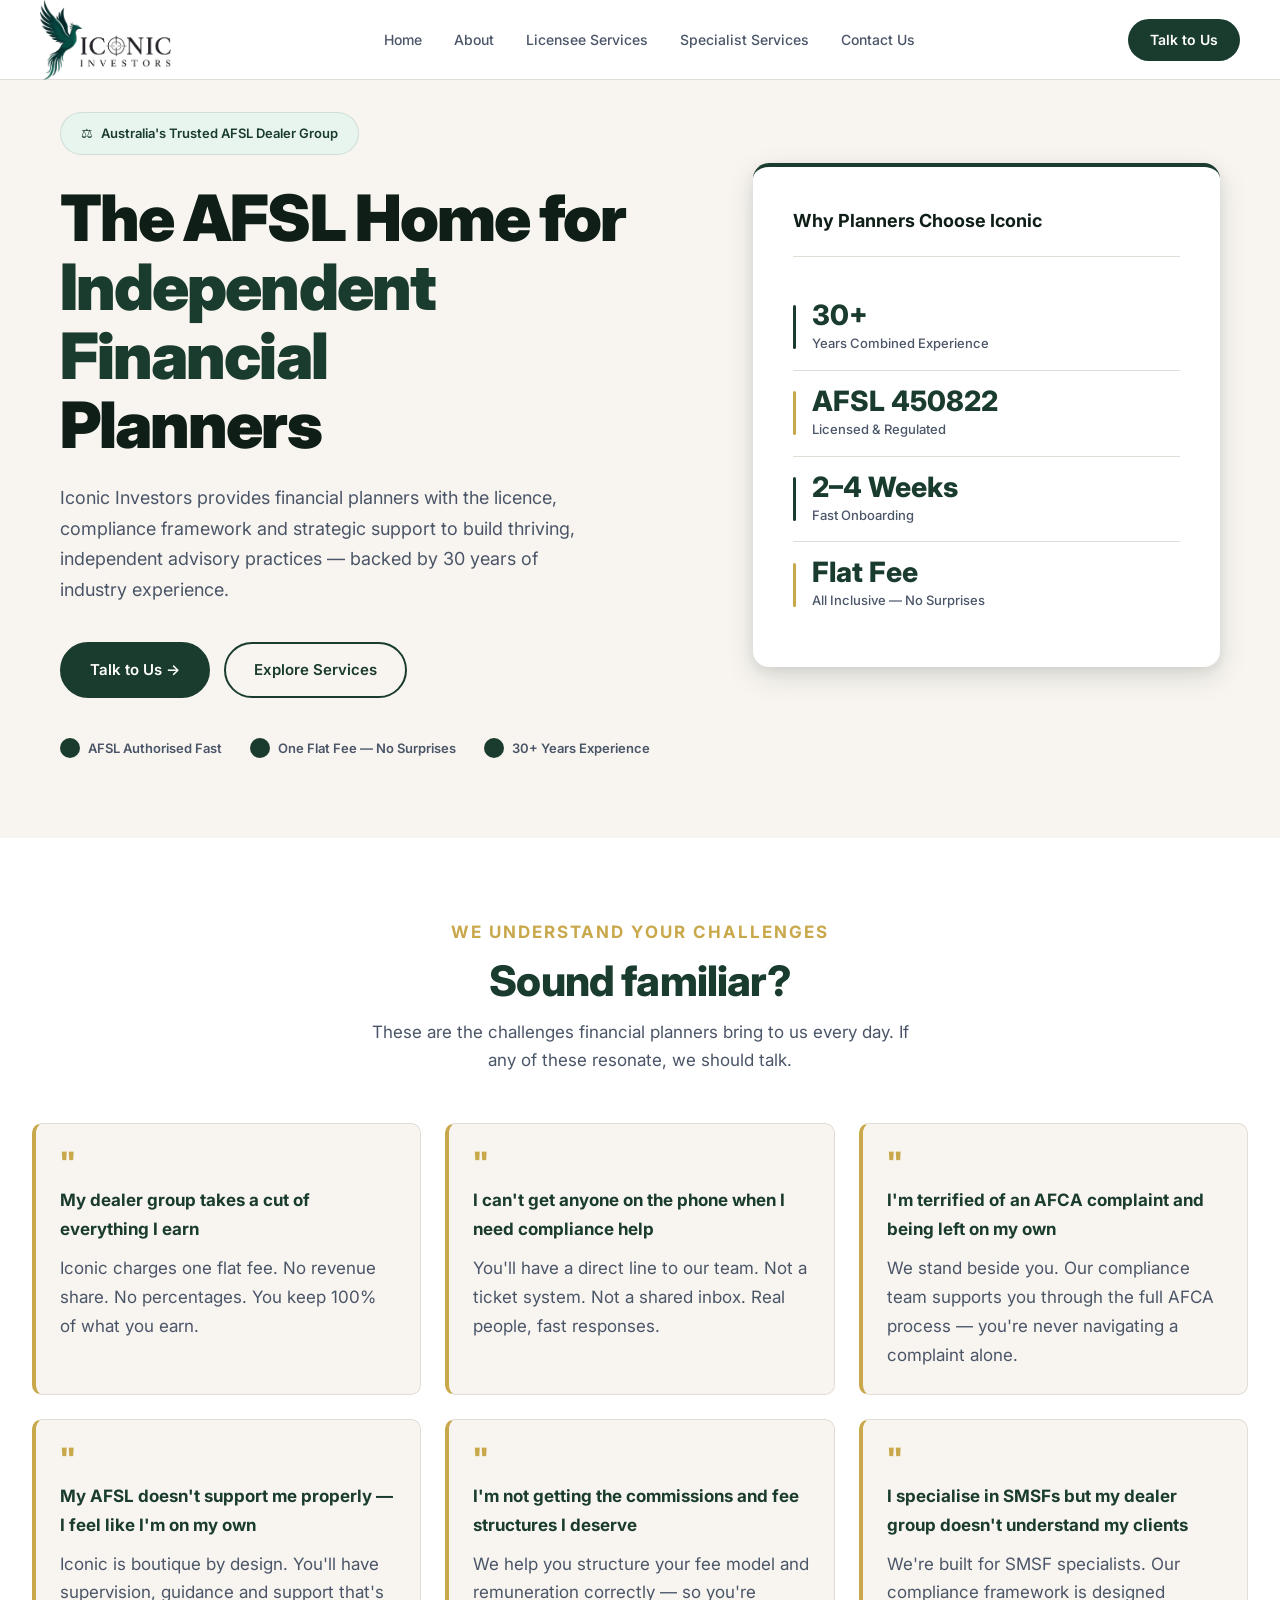
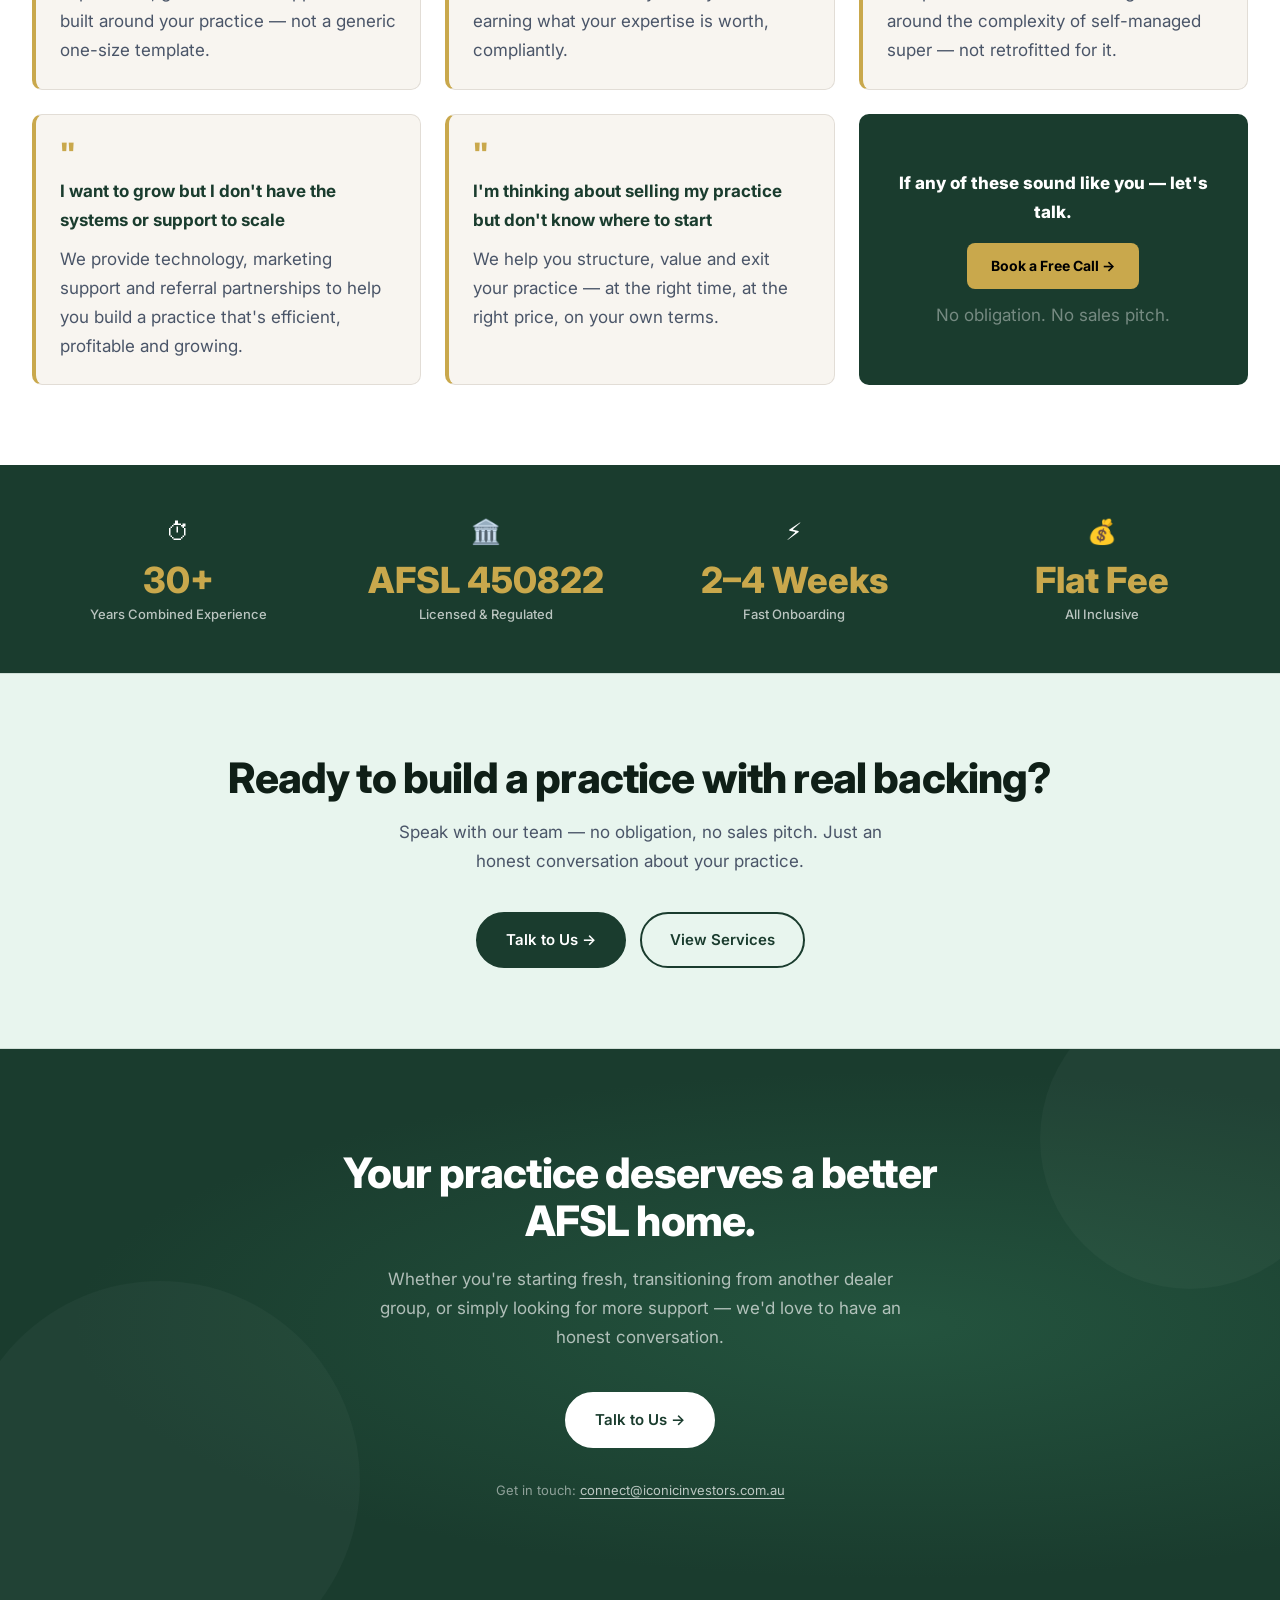
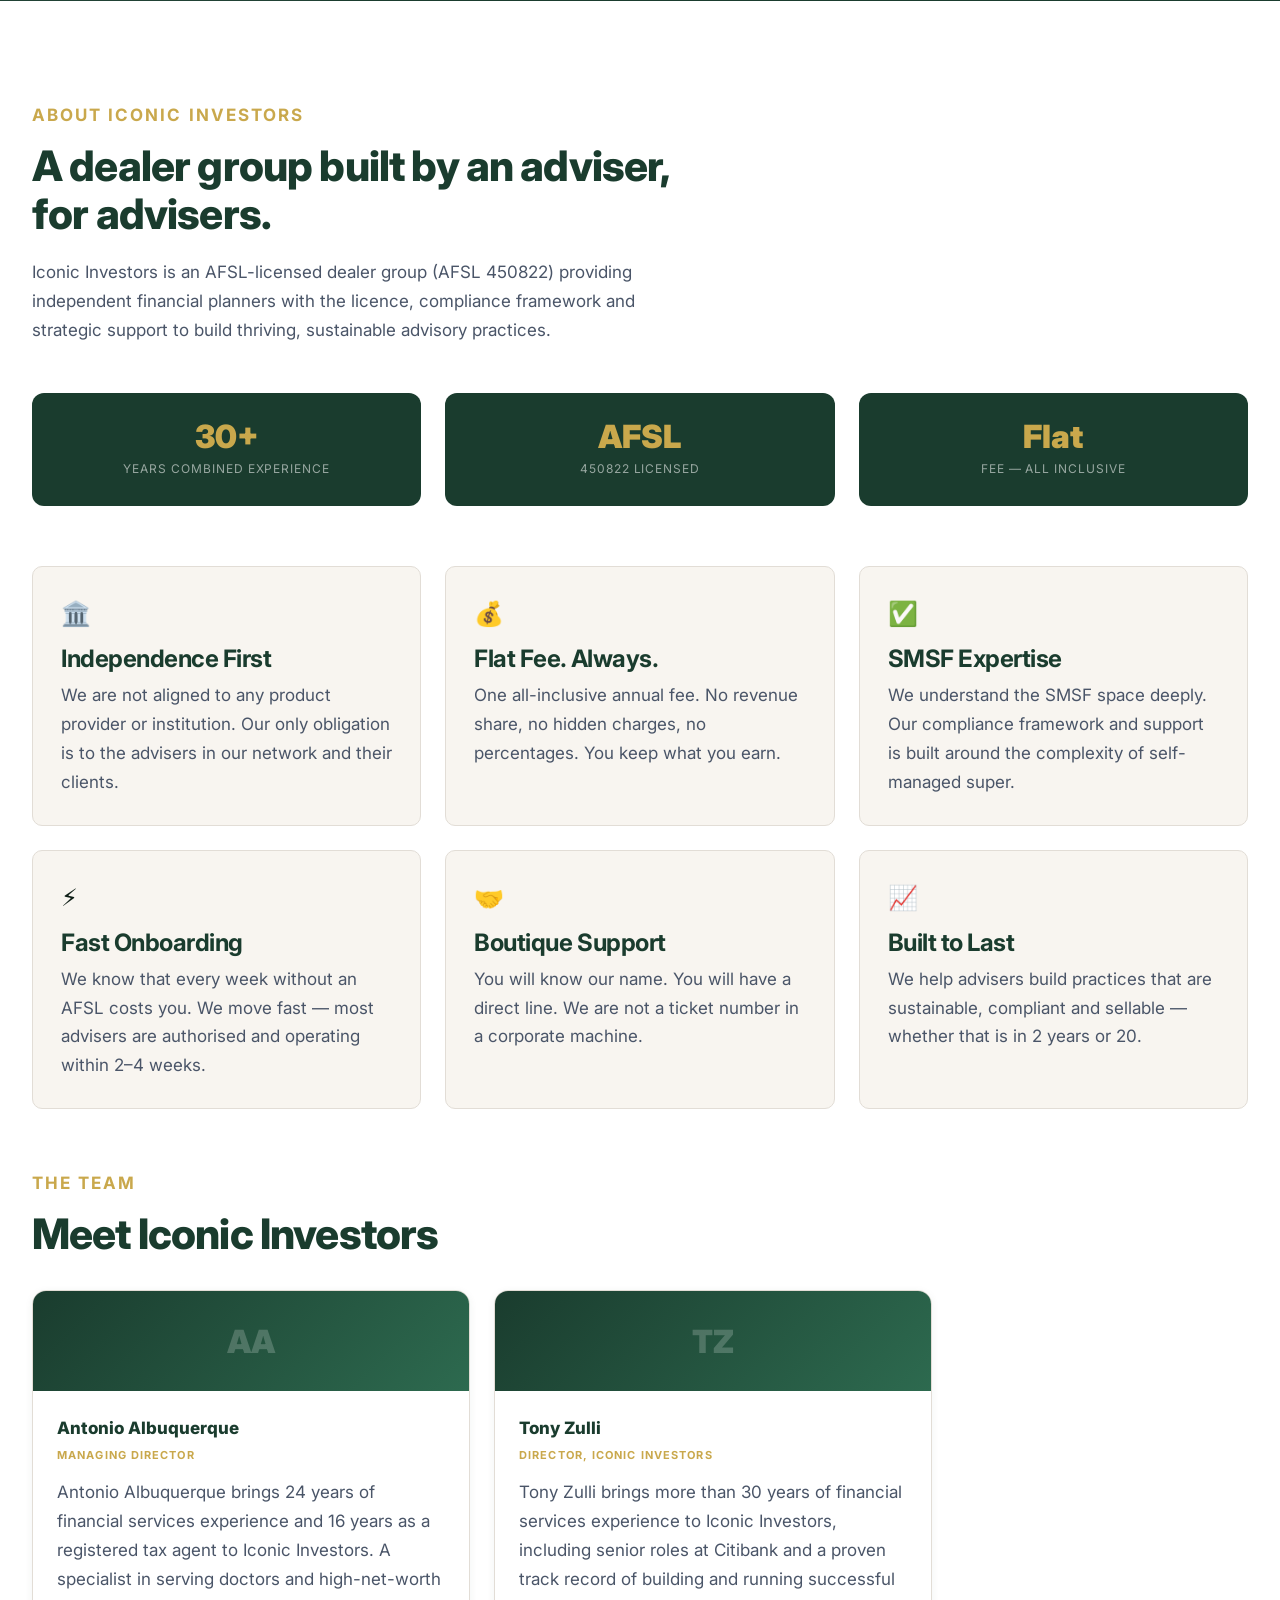
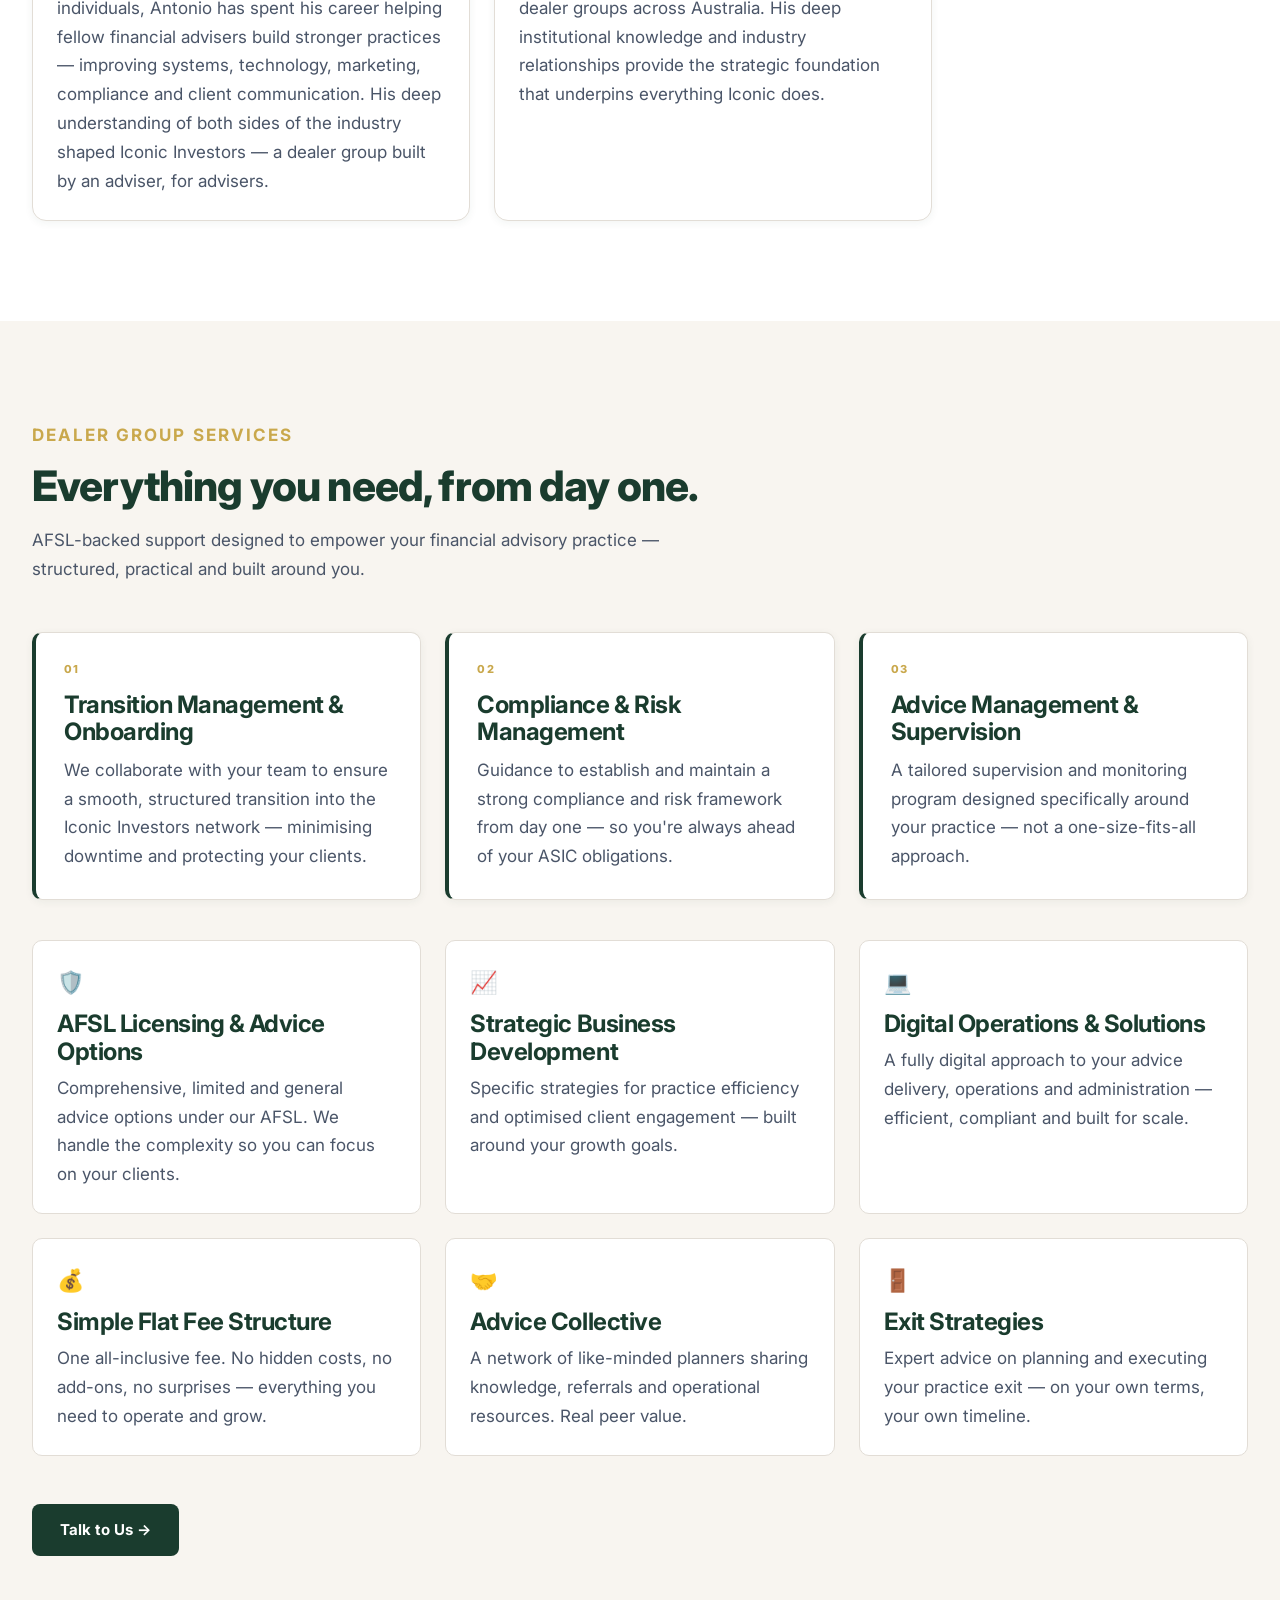
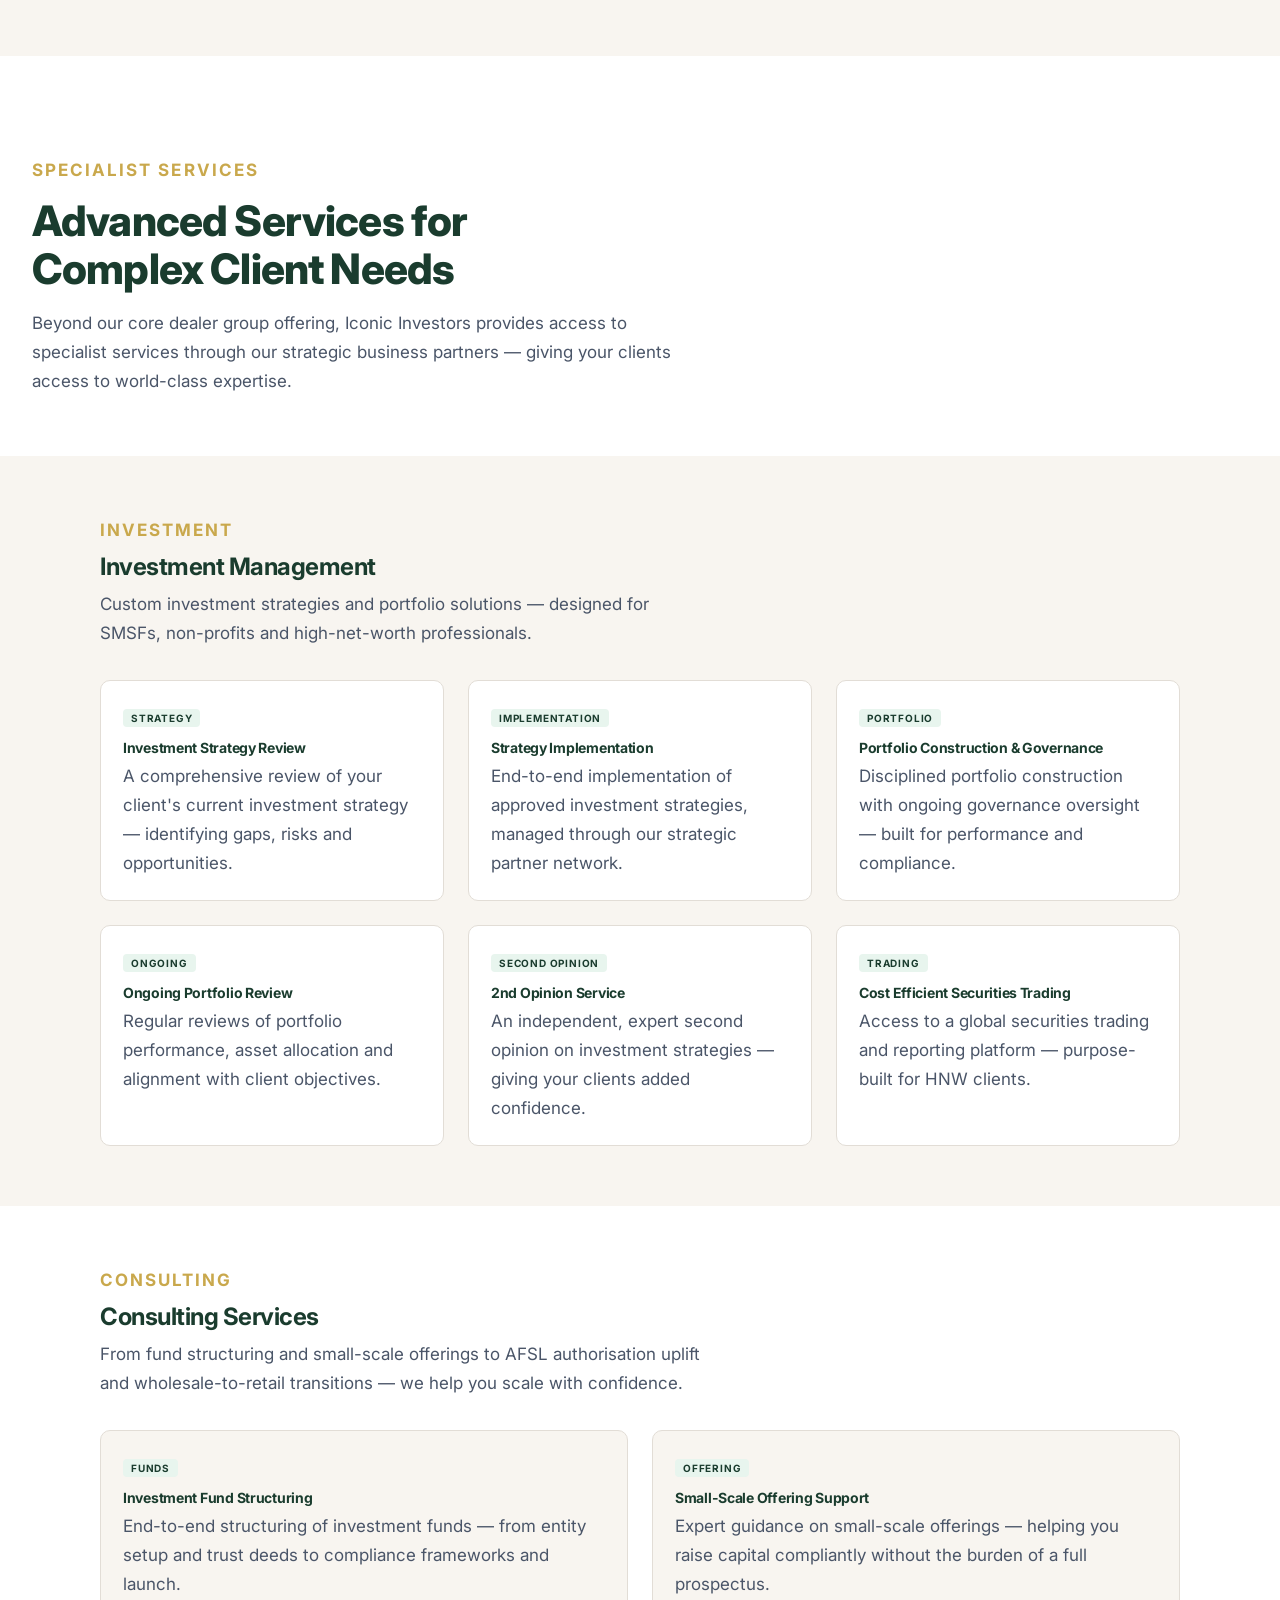
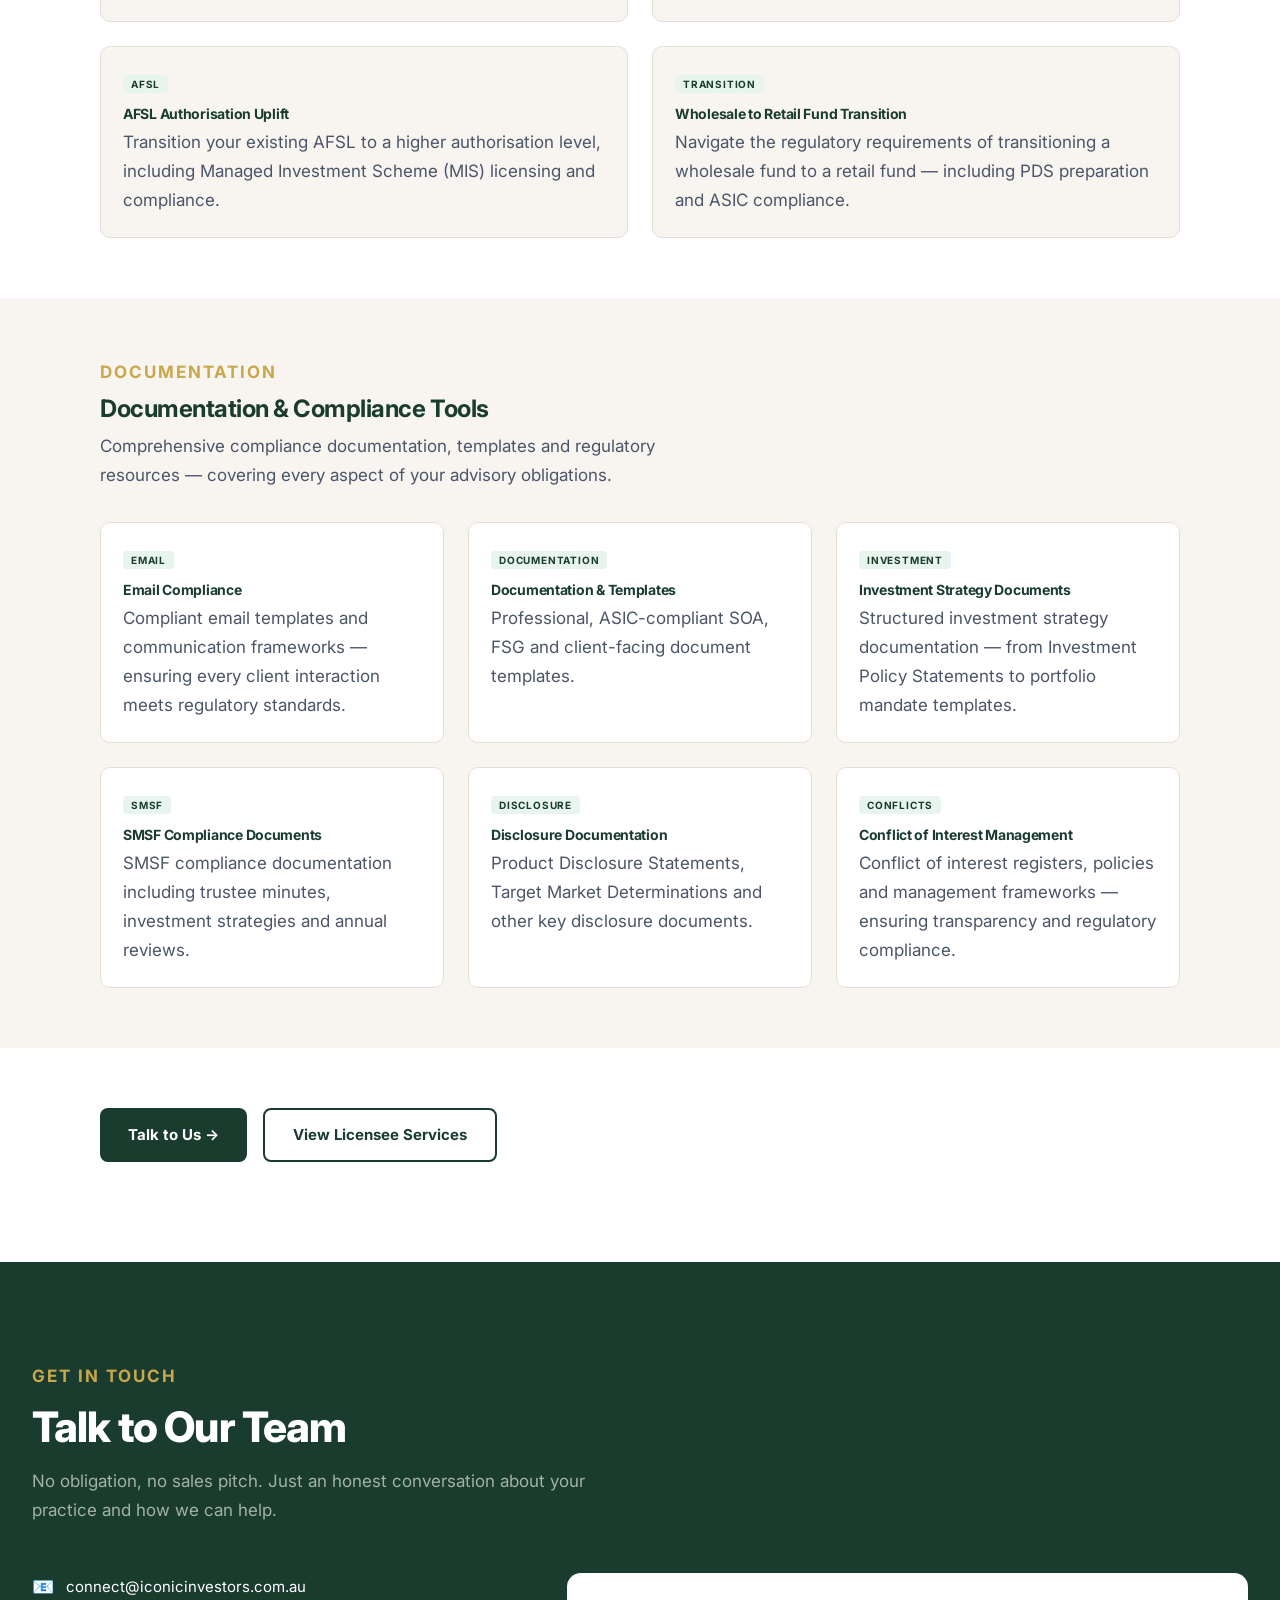
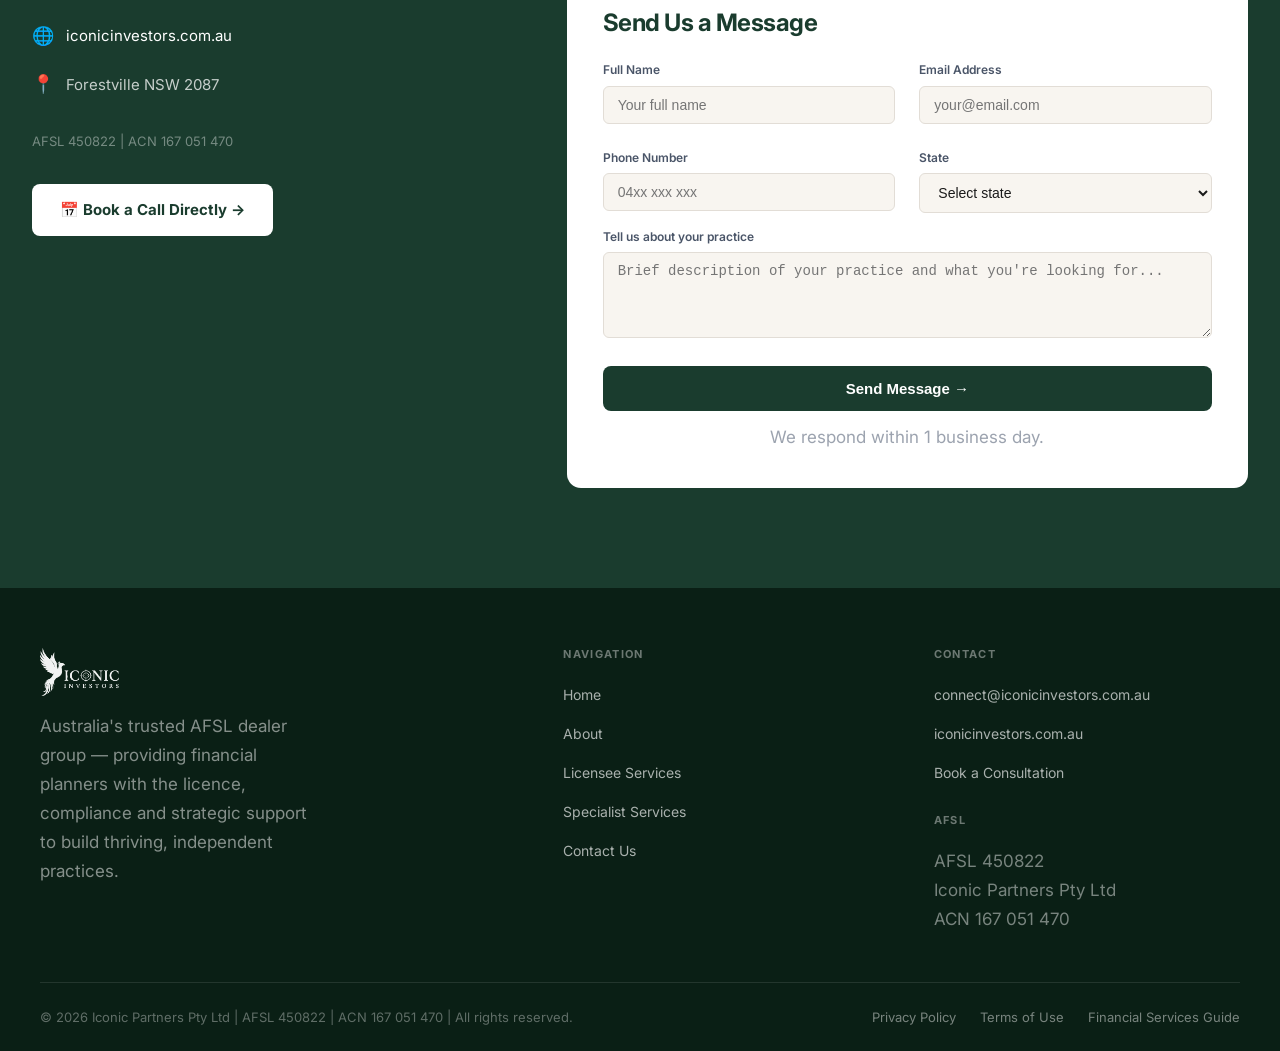
==== index.html @ 06a48a11 "Fix fonts: 64px h1, 44px h2, 17px body - remove all conflicting overrides" ====
<!DOCTYPE html>
<html lang="en">
<head>
  <meta charset="UTF-8" />
  <meta name="viewport" content="width=device-width, initial-scale=1.0" />
  <title>Iconic Investors — Australia's Trusted AFSL Dealer Group</title>
  <meta name="description" content="Iconic Investors provides financial planners with the licence, compliance framework and strategic support to build thriving, independent advisory practices — backed by 30 years of industry experience." />
  <link rel="preconnect" href="https://fonts.googleapis.com" />
  <link rel="preconnect" href="https://fonts.gstatic.com" crossorigin />
  <link href="https://fonts.googleapis.com/css2?family=Inter:wght@300;400;500;600;700;800;900&display=swap" rel="stylesheet" />
  <style>

/* Force full width */
body > * { width: 100% !important; }
nav, footer, section { width: 100% !important; box-sizing: border-box !important; }
.nav-inner { max-width: 1600px !important; margin: 0 auto !important; padding: 0 40px !important; }
section > div { max-width: 1600px !important; margin: 0 auto !important; padding-left: 40px !important; padding-right: 40px !important; }
.container { max-width: 1600px !important; margin: 0 auto !important; padding: 0 40px !important; }

    /* =============================================
       RESET & BASE
    ============================================= */
    *, *::before, *::after {
      box-sizing: border-box;
      margin: 0;
      padding: 0;
    }
    html {
      scroll-behavior: smooth;
      font-size: 16px;
    }
    body {
      font-family: 'Inter', system-ui, -apple-system, sans-serif;
      background: #ffffff;
      color: #0f1f17;
      line-height: 1.6;
      -webkit-font-smoothing: antialiased;
      -moz-osx-font-smoothing: grayscale;
    }
    img { max-width: 100%; height: auto; display: block; }
    a { text-decoration: none; color: inherit; }
    ul { list-style: none; }

    /* =============================================
       CSS VARIABLES
    ============================================= */
    :root {
      --green: #1a3c2e;
      --green-dark: #122b20;
      --green-deeper: #0a1f15;
      --green-light: #e8f5ee;
      --gold: #c9a84c;
      --gold-light: #f0d98a;
      --cream: #f8f5f0;
      --white: #ffffff;
      --text-dark: #0f1f17;
      --text-muted: #4a5568;
      --border: #e2ddd6;
      --shadow-sm: 0 1px 3px rgba(15,31,23,0.08), 0 1px 2px rgba(15,31,23,0.06);
      --shadow-md: 0 4px 12px rgba(15,31,23,0.1), 0 2px 6px rgba(15,31,23,0.06);
      --shadow-lg: 0 10px 30px rgba(15,31,23,0.12), 0 4px 12px rgba(15,31,23,0.08);
      --radius: 8px;
      --transition: 0.2s ease;
      --section-py: 100px;
    }

    /* =============================================
       TYPOGRAPHY
    ============================================= */
    h1, h2, h3, h4, h5 {
      color: var(--text-dark);
      line-height: 1.15;
      letter-spacing: -0.02em;
    }
    .eyebrow {
      font-size: 11px;
      font-weight: 700;
      letter-spacing: 0.14em;
      text-transform: uppercase;
      color: var(--gold);
      margin-bottom: 16px;
    }

    /* =============================================
       LAYOUT
    ============================================= */
    .container {
      max-width:1600px;
      margin: 0 auto;
      padding: 0 24px;
    }
    @media (max-width: 768px) {
      .container { padding: 0 20px; }
      :root { --section-py: 60px; }
    }

    /* =============================================
       ANIMATIONS
    ============================================= */
    .fade-up {
      opacity: 1;
      transform: translateY(0);
      transition: opacity 0.6s ease, transform 0.6s ease;
    }
    .fade-up.visible {
      opacity: 1;
      transform: translateY(0);
    }
    .fade-up-delay-1 { transition-delay: 0.1s; }
    .fade-up-delay-2 { transition-delay: 0.2s; }
    .fade-up-delay-3 { transition-delay: 0.3s; }
    .fade-up-delay-4 { transition-delay: 0.4s; }

    /* =============================================
       NAVIGATION
    ============================================= */
    .nav {
      position: fixed;
      top: 0;
      left: 0;
      right: 0;
      z-index: 1000;
      background: var(--white);
      border-bottom: 1px solid var(--border);
      transition: box-shadow var(--transition);
      height: 80px;
    }
    .nav.scrolled {
      box-shadow: 0 2px 20px rgba(15,31,23,0.1);
    }
    .nav-inner {
      max-width:1600px;
      margin: 0 auto;
      padding: 0 24px;
      height: 80px;
      display: flex;
      align-items: center;
      justify-content: space-between;
      gap: 24px;
    }
    .nav-logo {
      flex-shrink: 0;
    }
    .nav-logo img {
      height: 80px;
      width: auto;
      display: block;
      background: transparent;
    }
    .nav-links {
      display: flex;
      align-items: center;
      gap: 32px;
    }
    .nav-links a {
      font-size: 14px;
      font-weight: 500;
      color: var(--text-muted);
      transition: color var(--transition);
      position: relative;
    }
    .nav-links a::after {
      content: '';
      position: absolute;
      bottom: -4px;
      left: 0;
      width: 0;
      height: 2px;
      background: var(--green);
      transition: width var(--transition);
    }
    .nav-links a:hover {
      color: var(--green);
    }
    .nav-links a:hover::after {
      width: 100%;
    }
    .nav-cta {
      flex-shrink: 0;
      display: inline-flex;
      align-items: center;
      gap: 6px;
      background: var(--green);
      color: var(--white);
      font-size: 14px;
      font-weight: 600;
      padding: 10px 22px;
      border-radius: 100px;
      transition: background var(--transition), transform var(--transition), box-shadow var(--transition);
    }
    .nav-cta:hover {
      background: var(--green-dark);
      transform: translateY(-1px);
      box-shadow: 0 4px 12px rgba(26,60,46,0.3);
    }
    .nav-hamburger {
      display: none;
      flex-direction: column;
      gap: 5px;
      cursor: pointer;
      padding: 4px;
      background: none;
      border: none;
    }
    .nav-hamburger span {
      display: block;
      width: 24px;
      height: 2px;
      background: var(--green);
      border-radius: 2px;
      transition: all 0.3s ease;
    }
    .nav-mobile {
      display: none;
      position: fixed;
      top: 72px;
      left: 0;
      right: 0;
      background: #ffffff;
      border-bottom: 2px solid #e2ddd6;
      padding: 20px 24px;
      flex-direction: column;
      gap: 0;
      box-shadow: 0 8px 32px rgba(15,31,23,0.15);
      z-index: 999;
    }
    .nav-mobile.open { display: flex; }
    .nav-mobile a {
      font-size: 16px;
      font-weight: 600;
      color: #0f1f17 !important;
      padding: 14px 0;
      border-bottom: 1px solid #f0ede8;
      text-decoration: none;
      display: block;
    }
    .nav-mobile a:last-child {
      border-bottom: none;
    }
    .nav-mobile a:hover { color: #1a3c2e !important; }
    .nav-mobile .nav-cta {
      margin-top: 12px;
      background: #1a3c2e !important;
      color: #ffffff !important;
      padding: 14px 20px !important;
      border-radius: 8px !important;
      text-align: center !important;
      font-weight: 700 !important;
      border-bottom: none !important;
      justify-content: center;
    }

    @media (max-width: 900px) {
      .nav-links { display: none; }
      .nav-hamburger { display: flex; }
      .nav-inner { padding: 0 20px; }
    }
    @media (max-width: 768px) {
      .nav-cta.desktop-cta { display: none; }
    }

    /* =============================================
       BUTTONS
    ============================================= */
    .btn {
      display: inline-flex;
      align-items: center;
      gap: 6px;
      font-family: 'Inter', system-ui, sans-serif;
      font-size: 15px;
      font-weight: 600;
      padding: 14px 28px;
      border-radius: 100px;
      border: 2px solid transparent;
      cursor: pointer;
      transition: all var(--transition);
      text-decoration: none;
    }
    .btn-primary {
      background: var(--green);
      color: var(--white);
      border-color: var(--green);
    }
    .btn-primary:hover {
      background: var(--green-dark);
      border-color: var(--green-dark);
      transform: translateY(-2px);
      box-shadow: 0 6px 20px rgba(26,60,46,0.3);
    }
    .btn-outline {
      background: transparent;
      color: var(--green);
      border-color: var(--green);
    }
    .btn-outline:hover {
      background: var(--green);
      color: var(--white);
      transform: translateY(-2px);
      box-shadow: 0 6px 20px rgba(26,60,46,0.2);
    }
    .btn-white {
      background: var(--white);
      color: var(--green);
      border-color: var(--white);
    }
    .btn-white:hover {
      background: var(--cream);
      transform: translateY(-2px);
      box-shadow: 0 6px 20px rgba(0,0,0,0.15);
    }
    .btn-white-outline {
      background: transparent;
      color: var(--white);
      border-color: rgba(255,255,255,0.6);
    }
    .btn-white-outline:hover {
      background: rgba(255,255,255,0.1);
      border-color: var(--white);
      transform: translateY(-2px);
    }

    /* =============================================
       HERO SECTION
    ============================================= */
    #home {
      padding-top: 72px;
    }
    .hero {
      background: var(--cream);
      padding-top: 120px;
      padding-bottom: 80px;
      width: 100%;
    }
    .hero-inner {
      max-width:1600px;
      margin: 0 auto;
      padding: 0 24px;
      display: grid;
      grid-template-columns: 60fr 40fr;
      gap: 64px;
      align-items: center;
    }
    .hero-badge {
      display: inline-flex;
      align-items: center;
      gap: 8px;
      background: var(--green-light);
      color: var(--green);
      font-size: 13px;
      font-weight: 600;
      padding: 10px 24px;
      border-radius: 100px;
      margin-top: 40px;
      margin-bottom: 28px;
      border: 1px solid rgba(26,60,46,0.12);
    }
    .hero h1 {
      font-size: 56px;
      font-weight: 900;
      color: var(--text-dark);
      line-height: 1.1;
      letter-spacing: -0.03em;
      margin-bottom: 24px;
    }
    .hero h1 span {
      color: var(--green);
    }
    .hero-sub {
      font-size: 18px;
      color: var(--text-muted);
      line-height: 1.7;
      max-width: 540px;
      margin-bottom: 36px;
    }
    .hero-buttons {
      display: flex;
      gap: 14px;
      flex-wrap: wrap;
      margin-bottom: 40px;
    }
    .hero-trust {
      display: flex;
      gap: 28px;
      flex-wrap: wrap;
    }
    .trust-item {
      display: flex;
      align-items: center;
      gap: 8px;
      font-size: 13px;
      font-weight: 600;
      color: var(--text-dark);
    }
    .trust-item .check {
      width: 20px;
      height: 20px;
      background: var(--green);
      border-radius: 50%;
      display: flex;
      align-items: center;
      justify-content: center;
      flex-shrink: 0;
    }
    .trust-item .check svg {
      width: 10px;
      height: 10px;
      color: white;
    }

    /* Hero Card */
    .hero-card {
      background: var(--white);
      border-radius: 16px;
      border-top: 4px solid var(--green);
      padding: 40px;
      box-shadow: var(--shadow-lg);
    }
    .hero-card-title {
      font-size: 18px;
      font-weight: 700;
      color: var(--text-dark);
      margin-bottom: 28px;
      padding-bottom: 20px;
      border-bottom: 1px solid var(--border);
    }
    .stat-row {
      display: flex;
      align-items: center;
      gap: 16px;
      padding: 16px 0;
      border-bottom: 1px solid var(--border);
    }
    .stat-row:last-child { border-bottom: none; }
    .stat-accent {
      width: 3px;
      height: 44px;
      background: var(--green);
      border-radius: 2px;
      flex-shrink: 0;
    }
    .stat-accent.gold { background: var(--gold); }
    .stat-value {
      font-size: 24px;
      font-weight: 800;
      color: var(--green);
      line-height: 1;
      margin-bottom: 4px;
    }
    .stat-label {
      font-size: 13px;
      color: var(--text-muted);
      font-weight: 500;
    }

    @media (max-width: 960px) {
      .hero-inner {
        grid-template-columns: 1fr;
        gap: 48px;
      }
      .hero 
    }
    @media (max-width: 768px) {
      .hero-inner { padding: 0 20px; }
      .hero 
      .hero-sub { font-size: 16px; }
      .hero-trust { gap: 16px; }
    }

    /* =============================================
       TRUST BAR
    ============================================= */
    .trust-bar {
      background: var(--green);
      padding: 48px 0;
    }
    .trust-bar-inner {
      max-width:1600px;
      margin: 0 auto;
      padding: 0 24px;
      display: grid;
      grid-template-columns: repeat(4, 1fr);
      gap: 32px;
      text-align: center;
    }
    .trust-stat {
      display: flex;
      flex-direction: column;
      align-items: center;
      gap: 6px;
    }
    .trust-stat-icon {
      font-size: 24px;
      margin-bottom: 4px;
    }
    .trust-stat-value {
      font-size: 28px;
      font-weight: 800;
      color: var(--white);
      line-height: 1;
    }
    .trust-stat-label {
      font-size: 13px;
      color: rgba(255,255,255,0.65);
      font-weight: 500;
    }
    .trust-bar-divider {
      width: 1px;
      background: rgba(255,255,255,0.15);
      display: none;
    }
    @media (max-width: 768px) {
      .trust-bar-inner {
        grid-template-columns: repeat(2, 1fr);
        gap: 32px;
        padding: 0 20px;
      }
    }

    /* =============================================
       SERVICES SECTION
    ============================================= */
    #licensee-services {
      background: var(--white);
      padding: var(--section-py) 0;
    }
    .section-header {
      margin-bottom: 56px;
    }
    .section-header-row {
      display: flex;
      align-items: flex-end;
      justify-content: space-between;
      gap: 24px;
    }
    .section-header h2 {
      font-size: 40px;
      font-weight: 800;
      color: var(--text-dark);
      line-height: 1.15;
      max-width: 480px;
    }
    .section-link {
      font-size: 14px;
      font-weight: 600;
      color: var(--green);
      display: flex;
      align-items: center;
      gap: 6px;
      flex-shrink: 0;
      transition: gap var(--transition), color var(--transition);
      padding-bottom: 4px;
    }
    .section-link:hover {
      gap: 10px;
      color: var(--green-dark);
    }
    .services-grid {
      display: grid;
      grid-template-columns: repeat(2, 1fr);
      gap: 24px;
    }
    .service-card {
      background: var(--white);
      border: 1px solid var(--border);
      border-radius: var(--radius);
      padding: 40px;
      box-shadow: var(--shadow-sm);
      transition: all var(--transition);
      position: relative;
      overflow: hidden;
    }
    .service-card::before {
      content: '';
      position: absolute;
      bottom: 0;
      left: 0;
      right: 0;
      height: 3px;
      background: var(--green);
      transform: scaleX(0);
      transition: transform var(--transition);
      transform-origin: left;
    }
    .service-card:hover {
      transform: translateY(-4px);
      box-shadow: var(--shadow-lg);
    }
    .service-card:hover::before {
      transform: scaleX(1);
    }
    .service-number {
      font-size: 12px;
      font-weight: 700;
      letter-spacing: 0.1em;
      color: var(--gold);
      margin-bottom: 20px;
      display: block;
    }
    .service-card h3 {
      font-size: 22px;
      font-weight: 700;
      color: var(--text-dark);
      margin-bottom: 14px;
      letter-spacing: -0.01em;
    }
    .service-card p {
      font-size: 15px;
      color: var(--text-muted);
      line-height: 1.65;
    }
    .service-arrow {
      display: inline-flex;
      align-items: center;
      gap: 6px;
      font-size: 13px;
      font-weight: 600;
      color: var(--green);
      margin-top: 24px;
      transition: gap var(--transition);
    }
    .service-card:hover .service-arrow {
      gap: 10px;
    }
    @media (max-width: 768px) {
      .services-grid {
        grid-template-columns: 1fr;
      }
      .section-header 
      .section-header-row { flex-direction: column; align-items: flex-start; }
    }

    /* =============================================
       PROCESS SECTION
    ============================================= */
    #specialist-services {
      background: var(--cream);
      padding: var(--section-py) 0;
    }
    .process-intro {
      max-width: 600px;
      margin-bottom: 64px;
    }
    .process-intro h2 {
      font-size: 40px;
      font-weight: 800;
      margin-bottom: 16px;
    }
    .process-intro p {
      font-size: 17px;
      color: var(--text-muted);
      line-height: 1.65;
    }
    .process-grid {
      display: grid;
      grid-template-columns: repeat(4, 1fr);
      gap: 24px;
    }
    .process-card {
      background: var(--white);
      border: 1px solid var(--border);
      border-radius: var(--radius);
      padding: 36px 28px;
      box-shadow: var(--shadow-sm);
      transition: all var(--transition);
    }
    .process-card:hover {
      transform: translateY(-4px);
      box-shadow: var(--shadow-lg);
    }
    .process-num {
      font-size: 60px;
      font-weight: 300;
      color: var(--gold);
      opacity: 0.6;
      line-height: 1;
      margin-bottom: 20px;
      letter-spacing: -0.03em;
    }
    .process-card h3 {
      font-size: 17px;
      font-weight: 700;
      color: var(--text-dark);
      margin-bottom: 12px;
    }
    .process-card p {
      font-size: 14px;
      color: var(--text-muted);
      line-height: 1.65;
    }
    @media (max-width: 900px) {
      .process-grid {
        grid-template-columns: repeat(2, 1fr);
      }
    }
    @media (max-width: 768px) {
      .process-grid {
        grid-template-columns: 1fr;
      }
      .process-intro 
    }

    /* =============================================
       MID CTA
    ============================================= */
    .mid-cta {
      background: var(--green-light);
      border-top: 1px solid rgba(26,60,46,0.12);
      border-bottom: 1px solid rgba(26,60,46,0.12);
      padding: 80px 0;
      text-align: center;
    }
    .mid-cta h2 {
      font-size: 36px;
      font-weight: 800;
      color: var(--text-dark);
      margin-bottom: 16px;
      letter-spacing: -0.02em;
    }
    .mid-cta p {
      font-size: 17px;
      color: var(--text-muted);
      max-width: 520px;
      margin: 0 auto 36px;
      line-height: 1.65;
    }
    .mid-cta-buttons {
      display: flex;
      gap: 14px;
      justify-content: center;
      flex-wrap: wrap;
    }
    @media (max-width: 768px) {
      .mid-cta 
      .mid-cta p { font-size: 15px; }
    }

    /* =============================================
       TEAM SECTION
    ============================================= */
    #about {
      background: var(--white);
      padding: var(--section-py) 0;
    }
    .team-grid {
      display: grid;
      grid-template-columns: repeat(2, 1fr);
      gap: 32px;
      max-width: 900px;
      margin: 0 auto;
    }
    .team-card {
      background: var(--white);
      border: 1px solid var(--border);
      border-radius: 12px;
      padding: 40px;
      box-shadow: var(--shadow-md);
      transition: all var(--transition);
    }
    .team-card:hover {
      transform: translateY(-4px);
      box-shadow: var(--shadow-lg);
    }
    .team-avatar {
      width: 72px;
      height: 72px;
      border-radius: 50%;
      background: linear-gradient(135deg, #1a3c2e 0%, #2d6b4e 100%);
      display: flex;
      align-items: center;
      justify-content: center;
      font-size: 22px;
      font-weight: 800;
      color: var(--white);
      margin-bottom: 24px;
      letter-spacing: 0.05em;
      box-shadow: 0 4px 16px rgba(26,60,46,0.25);
    }
    .team-name {
      font-size: 20px;
      font-weight: 700;
      color: var(--text-dark);
      margin-bottom: 4px;
    }
    .team-role {
      font-size: 13px;
      font-weight: 600;
      color: var(--gold);
      text-transform: uppercase;
      letter-spacing: 0.08em;
      margin-bottom: 20px;
    }
    .team-bio {
      font-size: 14px;
      color: var(--text-muted);
      line-height: 1.7;
    }
    @media (max-width: 768px) {
      .team-grid {
        grid-template-columns: 1fr;
        max-width: 480px;
      }
    }

    /* =============================================
       FINAL CTA
    ============================================= */
    .final-cta {
      background: var(--green);
      background-image: radial-gradient(ellipse at 70% 50%, rgba(45,107,78,0.5) 0%, transparent 65%);
      padding: 100px 0;
      text-align: center;
      position: relative;
      overflow: hidden;
    }
    .final-cta::before {
      content: '';
      position: absolute;
      top: -60px;
      right: -60px;
      width: 300px;
      height: 300px;
      border-radius: 50%;
      background: rgba(255,255,255,0.03);
    }
    .final-cta::after {
      content: '';
      position: absolute;
      bottom: -80px;
      left: -40px;
      width: 400px;
      height: 400px;
      border-radius: 50%;
      background: rgba(255,255,255,0.03);
    }
    .final-cta .container {
      position: relative;
      z-index: 1;
    }
    .final-cta h2 {
      font-size: 42px;
      font-weight: 800;
      color: var(--white);
      letter-spacing: -0.02em;
      margin-bottom: 20px;
      max-width: 620px;
      margin-left: auto;
      margin-right: auto;
    }
    .final-cta p {
      font-size: 17px;
      color: rgba(255,255,255,0.65);
      max-width: 560px;
      margin: 0 auto 40px;
      line-height: 1.7;
    }
    .final-cta-buttons {
      display: flex;
      gap: 14px;
      justify-content: center;
      flex-wrap: wrap;
      margin-bottom: 32px;
    }
    .final-cta-email {
      font-size: 13px;
      color: rgba(255,255,255,0.5);
    }
    .final-cta-email a {
      color: rgba(255,255,255,0.7);
      text-decoration: underline;
      text-underline-offset: 3px;
      transition: color var(--transition);
    }
    .final-cta-email a:hover {
      color: var(--white);
    }
    @media (max-width: 768px) {
      .final-cta 
      .final-cta p { font-size: 15px; }
    }

    /* =============================================
       FOOTER
    ============================================= */
    #contact {
      background: var(--green-deeper);
      padding: 72px 0 0;
    }
    .footer-top {
      display: grid;
      grid-template-columns: 1.5fr 1fr 1fr;
      gap: 64px;
      padding-bottom: 56px;
      border-bottom: 1px solid rgba(255,255,255,0.1);
    }
    .footer-brand img {
      height: 40px;
      width: auto;
      margin-bottom: 16px;
      filter: brightness(0) invert(1);
      opacity: 0.9;
    }
    .footer-tagline {
      font-size: 14px;
      color: rgba(255,255,255,0.5);
      line-height: 1.65;
      max-width: 280px;
    }
    .footer-col h4 {
      font-size: 11px;
      font-weight: 700;
      letter-spacing: 0.12em;
      text-transform: uppercase;
      color: rgba(255,255,255,0.4);
      margin-bottom: 20px;
    }
    .footer-col ul li {
      margin-bottom: 12px;
    }
    .footer-col ul li a {
      font-size: 14px;
      color: rgba(255,255,255,0.65);
      transition: color var(--transition);
    }
    .footer-col ul li a:hover {
      color: var(--white);
    }
    .footer-bottom {
      padding: 24px 0;
      display: flex;
      align-items: center;
      justify-content: space-between;
      gap: 16px;
      flex-wrap: wrap;
    }
    .footer-copy {
      font-size: 12px;
      color: rgba(255,255,255,0.4);
    }
    .footer-legal {
      display: flex;
      gap: 24px;
    }
    .footer-legal a {
      font-size: 12px;
      color: rgba(255,255,255,0.4);
      transition: color var(--transition);
    }
    .footer-legal a:hover { color: rgba(255,255,255,0.7); }
    @media (max-width: 768px) {
      .footer-top {
        grid-template-columns: 1fr;
        gap: 40px;
      }
      .footer-bottom {
        flex-direction: column;
        align-items: flex-start;
        gap: 12px;
      }
    }

    /* =============================================
       SECTION DIVIDER
    ============================================= */
    .divider {
      width: 48px;
      height: 3px;
      background: var(--gold);
      border-radius: 2px;
      margin-bottom: 24px;
    }
  
/* Remove black bars */
body { margin: 0 !important; padding: 0 !important; }
html { margin: 0 !important; padding: 0 !important; }
nav, #navbar, header { margin-top: 0 !important; top: 0 !important; }
/* Remove any black elements */
body::before, body::after, html::before, html::after { display: none !important; }
/* ── OVERRIDES ── */
/* Nav: fixed height, white background, no overflow issues */
.nav {
  height: 80px !important;
  background: #ffffff !important;
  overflow: visible !important;
}
.nav-inner {
  height: 80px !important;
  display: flex !important;
  align-items: center !important;
  justify-content: space-between !important;
  max-width:1600px !important;
  margin: 0 auto !important;
  padding: 0 24px !important;
}

/* Logo: 56px height, transparent background, no bars */
.nav-logo img {
  height: 80px !important;
  width: auto !important;
  display: block !important;
  background: transparent !important;
  object-fit: contain !important;
  line-height: 1 !important;
}
.nav-logo {
  display: flex !important;
  align-items: center !important;
  line-height: 0 !important;
  background: transparent !important;
}

/* Service cards: all uniform white */
.service-card {
  background: #ffffff !important;
  color: #0f1f17 !important;
}
.service-card h3,
.service-card p,
.service-card .service-number,
.service-card .service-arrow {
  color: inherit !important;
}


/* Trust bar explicit colors */
.trust-bar { background: #1a3c2e !important; }
.trust-stat-value { color: #c9a84c !important; font-size: 28px; font-weight: 800; }
.trust-stat-label { color: rgba(255,255,255,0.7) !important; font-size: 13px; }
.trust-stat-icon { color: #fff !important; }

/* Hero text fix */
.hero-badge { color: #1a3c2e !important; background: #e8f5ee !important; }
.hero h1 { color: #0f1f17 !important; }
.hero h1 span { color: #1a3c2e !important; }
.hero-subtitle { color: #4a5568 !important; }
.trust-item { color: #4a5568 !important; }
.trust-item svg, .trust-item::before { color: #1a3c2e !important; }

/* Buttons explicit */
.btn-primary { background: #1a3c2e !important; color: #ffffff !important; border-color: #1a3c2e !important; }
.btn-outline { background: transparent !important; color: #1a3c2e !important; border: 2px solid #1a3c2e !important; }
.btn-white { background: #ffffff !important; color: #1a3c2e !important; }
.btn-white-outline { background: transparent !important; color: #ffffff !important; border: 2px solid rgba(255,255,255,0.6) !important; }

/* Nav */
.nav { background: #ffffff !important; }
.nav-link { color: #0f1f17 !important; }
.nav-cta { background: #1a3c2e !important; color: #ffffff !important; }

/* Service cards */
.service-card { background: #ffffff !important; }
.service-number { color: #c9a84c !important; }
.service-card h3 { color: #0f1f17 !important; }
.service-card p { color: #4a5568 !important; }

/* Stat card */
.stat-value { color: #1a3c2e !important; font-size: 24px; font-weight: 800; }
.stat-label { color: #4a5568 !important; }


/* ============================================
   MOBILE RESPONSIVE — New Sections
   ============================================ */
@media (max-width: 768px) {

  /* Global section padding */
  section { padding: 60px 0 !important; }

  /* Container padding */
  section > div[style*="max-width:1600px"],
  section > div[style*="max-width:1600px"] {
    padding: 0 20px !important;
  }

  /* All inline grids — collapse to 1 column */
  div[style*="grid-template-columns:repeat(3"],
  div[style*="grid-template-columns: repeat(3"],
  div[style*="grid-template-columns:repeat(4"],
  div[style*="grid-template-columns: repeat(4"],
  div[style*="grid-template-columns:repeat(2"],
  div[style*="grid-template-columns: repeat(2"],
  div[style*="grid-template-columns:1fr 1fr"],
  div[style*="grid-template-columns: 1fr 1fr"],
  div[style*="grid-template-columns:1fr 1.4fr"],
  div[style*="grid-template-columns: 1fr 1.4fr"] {
    grid-template-columns: 1fr !important;
  }

  /* Header in about/hero sections */
  div[style*="display:flex"][style*="justify-content:space-between"],
  div[style*="display: flex"][style*="justify-content: space-between"] {
    flex-direction: column !important;
    gap: 16px !important;
  }

  /* Hero section */
  
  .hero-inner { grid-template-columns: 1fr !important; gap: 32px !important; }
  .hero 
  .hero-subtitle { font-size: 15px !important; }
  .hero-right { display: none !important; }
  .hero-trust { flex-wrap: wrap !important; gap: 8px !important; }

  /* Trust bar */
  .trust-bar-inner { grid-template-columns: repeat(2, 1fr) !important; gap: 16px !important; padding: 0 20px !important; }

  /* Nav */
  .nav-links { display: none !important; }
  .nav-cta { display: none !important; }
  .nav-hamburger { display: flex !important; }
  .nav-inner { padding: 0 20px !important; }

  /* Pain points grid */
  #pain-points div[style*="grid-template-columns"] {
    grid-template-columns: 1fr !important;
  }

  /* Stats row in about */
  #about div[style*="grid-template-columns:repeat(3"],
  #about div[style*="grid-template-columns: repeat(3"] {
    grid-template-columns: 1fr !important;
  }

  /* Licensee 3-col featured */
  #licensee-services div[style*="grid-template-columns:repeat(3"],
  #licensee-services div[style*="grid-template-columns: repeat(3"] {
    grid-template-columns: 1fr !important;
  }

  /* Specialist services subsections */
  #specialist-services div[style*="grid-template-columns:repeat(3"],
  #specialist-services div[style*="grid-template-columns: repeat(3"],
  #specialist-services div[style*="grid-template-columns:repeat(2"],
  #specialist-services div[style*="grid-template-columns: repeat(2"] {
    grid-template-columns: 1fr !important;
  }

  /* Contact section two-col */
  #contact div[style*="grid-template-columns"] {
    grid-template-columns: 1fr !important;
  }
  #contact div[style*="display:grid"] {
    grid-template-columns: 1fr !important;
  }
  /* Contact form grid */
  #contact form div[style*="grid-template-columns"] {
    grid-template-columns: 1fr !important;
  }

  /* Team cards */
  #about div[style*="grid-template-columns:repeat(2"],
  #about div[style*="max-width:900px"] {
    grid-template-columns: 1fr !important;
    max-width: 100% !important;
  }

  /* Services section heading */
  .services 

  /* Process steps */
  .process-grid { grid-template-columns: repeat(2, 1fr) !important; }

  /* Mid CTA */
  .mid-cta-inner { flex-direction: column !important; gap: 24px !important; }
  .mid-cta-buttons { flex-direction: column !important; width: 100% !important; }
  .mid-cta-buttons a { width: 100% !important; justify-content: center !important; }

  /* Final CTA */
  .final-cta-buttons { flex-direction: column !important; align-items: center !important; }

  /* Headings */
  
  

  /* Buttons full width on mobile */
  #pain-points a[style*="inline-flex"] { width: auto !important; }

  /* Footer */
  footer .footer-grid { grid-template-columns: 1fr !important; gap: 32px !important; }
  footer .footer-bottom { flex-direction: column !important; gap: 8px !important; text-align: center !important; }
}

@media (max-width: 480px) {
  .trust-bar-inner { grid-template-columns: 1fr !important; }
  .hero 
  
  section { padding: 48px 0 !important; }
}


/* Responsive grid classes */
.grid-3 { display: grid; grid-template-columns: repeat(3, 1fr); gap: 16px; }
.grid-2 { display: grid; grid-template-columns: repeat(2, 1fr); gap: 16px; }
.grid-contact { display: grid; grid-template-columns: 1fr 1.4fr; gap: 48px; align-items: start; }

@media (max-width: 768px) {
  html, body { overflow-x: hidden !important; max-width: 100vw !important; background: #ffffff !important; }
  .grid-3, .grid-2, .grid-contact { grid-template-columns: 1fr !important; gap: 14px !important; }
  section { padding: 60px 0 !important; }
  section > div { padding-left: 20px !important; padding-right: 20px !important; }
  
  
  h3 { font-size: 20px !important; }
}
@media (max-width: 480px) {
  
  
}


@media (max-width: 768px) {
  /* About section - add spacing between elements */
  #about > div > p { margin-bottom: 24px !important; }
  #about > div > div[style*="margin-bottom:48px"],
  #about > div > div[style*="margin-bottom: 48px"] { margin-bottom: 32px !important; }

  /* Stat boxes - ensure they look good stacked */
  #about .grid-3 > div[style*="background:#1a3c2e"],
  #about .grid-3 > div[style*="background: #1a3c2e"] {
    padding: 20px !important;
    border-radius: 10px !important;
    text-align: center !important;
    margin-bottom: 0 !important;
  }

  /* Value cards */
  #about .grid-3 > div[style*="background:#f8f5f0"],
  #about .grid-3 > div[style*="background: #f8f5f0"] {
    padding: 20px !important;
    border-radius: 10px !important;
  }

  /* Team cards */
  #about .grid-2 > div { margin-bottom: 0 !important; }
  #about .grid-2 > div > div[style*="height:100px"] {
    height: 70px !important;
  }

  /* Fix spacing after intro paragraph */
  #about h2 { margin-bottom: 16px !important; }

  /* Pain points on mobile */
  #pain-points .grid-3 > div { padding: 20px !important; }

  /* Licensee services on mobile */
  #licensee-services .grid-3 > div { padding: 20px !important; }
  #licensee-services .grid-2 > div { padding: 18px !important; }

  /* Specialist services on mobile */
  #specialist-services .grid-3 > div { padding: 18px !important; }
  #specialist-services .grid-2 > div { padding: 18px !important; }

  /* Contact on mobile */
  #contact .grid-contact > div:first-child { order: 2; }
  #contact .grid-contact > div:last-child { order: 1; }
  #contact .grid-2 { gap: 10px !important; }

  /* General - ensure all section containers have proper mobile padding */
  #about > div,
  #licensee-services > div,
  #specialist-services > div,
  #contact > div,
  #pain-points > div {
    padding-left: 20px !important;
    padding-right: 20px !important;
    max-width: 100% !important;
  }

  /* Subsection divs inside specialist services */
  #specialist-services > div > div {
    padding-left: 20px !important;
    padding-right: 20px !important;
  }
  #specialist-services > div > div > div[style*="max-width:1600px"] {
    padding-left: 20px !important;
    padding-right: 20px !important;
  }
}


@media (max-width: 768px) {
  /* Fix hero padding */
  

  /* About stat boxes - force display */
  #about div[style*="background:#1a3c2e;border-radius:12px"] {
    display: block !important;
    padding: 20px 16px !important;
    border-radius: 10px !important;
    text-align: center !important;
    margin-bottom: 4px !important;
  }

  /* About value cards */  
  #about div[style*="background:#f8f5f0;border-radius:10px"] {
    display: block !important;
    padding: 20px 16px !important;
  }

  /* Make sure all grid-3 children display as blocks */
  .grid-3 > div, .grid-2 > div {
    display: block !important;
    width: 100% !important;
    box-sizing: border-box !important;
  }

  /* Pain point cards */
  #pain-points div[style*="background:#f8f5f0;border-radius:10px"] {
    display: block !important;
    padding: 18px 16px !important;
    margin-bottom: 4px !important;
  }

  /* Fix about section top spacing - prevent it from appearing at top */
  #about { margin-top: 0 !important; }

  

  /* Section containers */
  #about > div[style],
  #licensee-services > div[style],
  #specialist-services > div[style],
  #contact > div[style],
  #pain-points > div[style] {
    max-width: 100% !important;
    padding-left: 20px !important;
    padding-right: 20px !important;
    width: 100% !important;
    box-sizing: border-box !important;
  }
}


@media (max-width: 768px) {
  .hero {
    padding-top: 90px !important;
    padding-bottom: 40px !important;
  }
  .hero-inner {
    grid-template-columns: 1fr !important;
    gap: 24px !important;
    padding: 0 20px !important;
  }
  .hero 
  .hero-subtitle, .hero-sub { font-size: 15px !important; }
  .hero-right { display: none !important; }
  .hero-cta { flex-direction: column !important; gap: 10px !important; }
  .hero-cta a { width: 100% !important; justify-content: center !important; text-align: center !important; }
  .hero-trust { flex-wrap: wrap !important; gap: 8px !important; }
  .hero-badge { margin-top: 0 !important; }
}


/* Mobile menu - strong overrides */
#mobileMenu {
  background: #ffffff !important;
  z-index: 9999 !important;
  position: fixed !important;
  top: 72px !important;
  left: 0 !important;
  right: 0 !important;
  padding: 16px 24px 24px !important;
  box-shadow: 0 8px 40px rgba(0,0,0,0.2) !important;
  border-top: 2px solid #1a3c2e !important;
}
#mobileMenu a {
  color: #0f1f17 !important;
  font-size: 16px !important;
  font-weight: 600 !important;
  padding: 14px 0 !important;
  border-bottom: 1px solid #f0ede8 !important;
  display: block !important;
  text-decoration: none !important;
  background: none !important;
}
#mobileMenu a.nav-cta {
  color: #ffffff !important;
  background: #1a3c2e !important;
  padding: 14px 20px !important;
  border-radius: 8px !important;
  text-align: center !important;
  margin-top: 8px !important;
  border-bottom: none !important;
  font-weight: 700 !important;
}
#menuOverlay.active {
  display: block !important;
}


/* Footer background */
footer {
  background: #0a1f15 !important;
  color: rgba(255,255,255,0.7);
}
footer * { box-sizing: border-box; }
.footer-brand p, .footer-tagline { color: rgba(255,255,255,0.5) !important; }
.footer-col h4 { color: rgba(255,255,255,0.4) !important; }
.footer-col a { color: rgba(255,255,255,0.65) !important; text-decoration: none; }
.footer-col a:hover { color: #ffffff !important; }
.footer-copy { color: rgba(255,255,255,0.35) !important; font-size: 13px; }
.footer-legal a { color: rgba(255,255,255,0.45) !important; font-size: 13px; text-decoration: none; }
.footer-legal a:hover { color: #ffffff !important; }
.footer-top { border-bottom-color: rgba(255,255,255,0.1) !important; padding: 60px 0 48px !important; }

@media (max-width: 768px) {
  .footer-top { grid-template-columns: 1fr !important; gap: 32px !important; padding: 40px 0 32px !important; }
  footer .container { padding: 0 20px !important; }
}


/* STRONG footer override */
footer, footer > *, footer .container { background: #0a1f15 !important; }
body { background: #ffffff !important; }
html { background: #0a1f15 !important; }


/* Logo size override */
.nav-logo img { height: 80px !important; width: auto !important; }
@media (max-width: 768px) {
  .nav-logo img { height: 64px !important; }
}


/* Footer logo fix */
.footer-brand img {
  filter: none !important;
  opacity: 0.95 !important;
  height: 48px !important;
  width: auto !important;
  background: transparent !important;
}


/* Use full viewport width */
.container, section > div[style*="max-width"] {
  max-width:1600px !important;
  padding-left:32px !important;
  padding-right:32px !important;
  width: 100% !important;
}
.nav-inner {
  max-width:1600px !important;
  padding:0 32px !important;
}
@media (min-width: 1200px) {
  .hero-inner {
    grid-template-columns: 58fr 42fr !important;
    gap: 48px !important;
  }
  .hero 
}


/* FULL WIDTH LAYOUT */
.container,
.nav-inner,
.hero-inner,
section > div,
div[style*="max-width:1600px"],
div[style*="max-width:1600px"],
div[style*="max-width:1600px"],
div[style*="max-width:1600px"] {
  max-width: 100% !important;
  width: 100% !important;
  padding-left: 60px !important;
  padding-right: 60px !important;
  box-sizing: border-box !important;
}

/* Hero bigger */
.hero h1 {
  font-size: 62px !important;
  line-height: 1.08 !important;
}
.hero-subtitle, .hero-sub {
  font-size: 20px !important;
}

/* Nav full width */
.nav-inner {
  padding: 0 60px !important;
}

/* Section headings bigger */
section h2 {
  font-size: 42px !important;
}

/* Cards fill space better */
.grid-3 { grid-template-columns: repeat(3, 1fr) !important; gap: 24px !important; }
.grid-2 { grid-template-columns: repeat(2, 1fr) !important; gap: 24px !important; }


/* ====== FINAL OVERRIDES ====== */
/* Typography */
h1 { font-size: 64px !important; font-weight: 900 !important; line-height: 1.08 !important; letter-spacing: -0.03em !important; }
h2 { font-size: 44px !important; font-weight: 800 !important; line-height: 1.15 !important; }
h3 { font-size: 24px !important; font-weight: 700 !important; }
p { font-size: 17px !important; line-height: 1.7 !important; }
body { font-size: 17px !important; }

/* Hero specifically */
.hero h1 { font-size: 64px !important; }
.hero-sub, .hero-subtitle { font-size: 18px !important; }
.hero-badge { font-size: 13px !important; padding: 10px 20px !important; }

/* Section headings */
.section-heading, .eyebrow + h2 { font-size: 44px !important; }

/* Cards */
.service-card h3, .card h3 { font-size: 20px !important; }
.service-card p, .card p { font-size: 15px !important; }

/* Trust stat values */
.trust-stat-value { font-size: 36px !important; }
.stat-value { font-size: 28px !important; }

/* Layout - full width */
.nav-inner,
.container,
section > div {
  max-width: 1600px !important;
  margin-left: auto !important;
  margin-right: auto !important;
  padding-left: 40px !important;
  padding-right: 40px !important;
  width: 100% !important;
  box-sizing: border-box !important;
}

/* Mobile */
@media (max-width: 768px) {
  h1 { font-size: 32px !important; }
  h2 { font-size: 26px !important; }
  p { font-size: 15px !important; }
  .hero h1 { font-size: 32px !important; }
  section > div, .container, .nav-inner { padding-left: 20px !important; padding-right: 20px !important; }
}

</style>
</head>
<body>

  <!-- ============ NAVIGATION ============ -->
  <nav class="nav" id="navbar">
    <div class="nav-inner">
      <a href="#home" class="nav-logo"><img src="[data-uri]" alt="Iconic Investors" style="height:72px;width:auto;display:block;">
      </a>
      <ul class="nav-links">
        <li><a href="#home">Home</a></li>
        <li><a href="#about">About</a></li>
        <li><a href="#licensee-services">Licensee Services</a></li>
        <li><a href="#specialist-services">Specialist Services</a></li>
        <li><a href="#contact">Contact Us</a></li>
      </ul>
      <a href="https://api.leadconnectorhq.com/widget/booking/EES2gzrU89UBYJYY3l2p" target="_blank" class="nav-cta desktop-cta">Talk to Us</a>
      <button class="nav-hamburger" id="hamburger" aria-label="Menu">
        <span></span><span></span><span></span>
      </button>
    </div>
    <div id="menuOverlay" style="display:none;position:fixed;top:0;left:0;right:0;bottom:0;background:rgba(0,0,0,0.5);z-index:998;" onclick="closeMenu()"></div>
  <div class="nav-mobile" id="mobileMenu">
      <a href="#home" onclick="closeMobile()">Home</a>
      <a href="#about" onclick="closeMobile()">About</a>
      <a href="#licensee-services" onclick="closeMobile()">Licensee Services</a>
      <a href="#specialist-services" onclick="closeMobile()">Specialist Services</a>
      <a href="#contact" onclick="closeMobile()">Contact Us</a>
      <a href="https://api.leadconnectorhq.com/widget/booking/EES2gzrU89UBYJYY3l2p" target="_blank" class="nav-cta" onclick="closeMobile()">Talk to Us →</a>
    </div>
  </nav>

  <!-- ============ HERO ============ -->
  <section id="home" class="hero">
    <div class="hero-inner">
      <div class="hero-left">
        <div class="hero-badge fade-up">
          <span>⚖</span> Australia's Trusted AFSL Dealer Group
        </div>
        <h1 class="fade-up fade-up-delay-1">
          The AFSL Home for<br>
          <span>Independent Financial</span><br>
          Planners
        </h1>
        <p class="hero-sub fade-up fade-up-delay-2">
          Iconic Investors provides financial planners with the licence, compliance framework and strategic support to build thriving, independent advisory practices — backed by 30 years of industry experience.
        </p>
        <div class="hero-buttons fade-up fade-up-delay-3">
          <a href="https://api.leadconnectorhq.com/widget/booking/EES2gzrU89UBYJYY3l2p" target="_blank" class="btn btn-primary">Talk to Us →</a>
          <a href="#licensee-services" class="btn btn-outline">Explore Services</a>
        </div>
        <div class="hero-trust fade-up fade-up-delay-4">
          <div class="trust-item">
            <span class="check">
              <svg viewBox="0 0 12 12" fill="none" stroke="currentColor" stroke-width="2.5" stroke-linecap="round" stroke-linejoin="round">
                <polyline points="2,6 5,9 10,3"></polyline>
              </svg>
            </span>
            AFSL Authorised Fast
          </div>
          <div class="trust-item">
            <span class="check">
              <svg viewBox="0 0 12 12" fill="none" stroke="currentColor" stroke-width="2.5" stroke-linecap="round" stroke-linejoin="round">
                <polyline points="2,6 5,9 10,3"></polyline>
              </svg>
            </span>
            One Flat Fee — No Surprises
          </div>
          <div class="trust-item">
            <span class="check">
              <svg viewBox="0 0 12 12" fill="none" stroke="currentColor" stroke-width="2.5" stroke-linecap="round" stroke-linejoin="round">
                <polyline points="2,6 5,9 10,3"></polyline>
              </svg>
            </span>
            30+ Years Experience
          </div>
        </div>
      </div>
      <div class="hero-right fade-up fade-up-delay-2">
        <div class="hero-card">
          <div class="hero-card-title">Why Planners Choose Iconic</div>
          <div class="stat-row">
            <div class="stat-accent"></div>
            <div>
              <div class="stat-value">30+</div>
              <div class="stat-label">Years Combined Experience</div>
            </div>
          </div>
          <div class="stat-row">
            <div class="stat-accent gold"></div>
            <div>
              <div class="stat-value">AFSL 450822</div>
              <div class="stat-label">Licensed &amp; Regulated</div>
            </div>
          </div>
          <div class="stat-row">
            <div class="stat-accent"></div>
            <div>
              <div class="stat-value">2–4 Weeks</div>
              <div class="stat-label">Fast Onboarding</div>
            </div>
          </div>
          <div class="stat-row">
            <div class="stat-accent gold"></div>
            <div>
              <div class="stat-value">Flat Fee</div>
              <div class="stat-label">All Inclusive — No Surprises</div>
            </div>
          </div>
        </div>
      </div>
    </div>
  </section>

  <!-- ============ TRUST BAR ============ -->
  
<!-- ============ PAIN POINTS ============ -->
<section id="pain-points" style="background:#ffffff;padding:80px 0;">
  <div style="max-width:1600px;margin:0 auto;padding:0 32px;">
    <div style="text-align:center;margin-bottom:48px;">
      <p style="font-size:11px;font-weight:700;text-transform:uppercase;letter-spacing:0.12em;color:#c9a84c;margin-bottom:10px;">We Understand Your Challenges</p>
      <h2 style="font-size:34px;font-weight:900;color:#1a3c2e;line-height:1.15;margin-bottom:12px;">Sound familiar?</h2>
      <p style="font-size:16px;color:#4a5568;line-height:1.7;max-width:560px;margin:0 auto;">These are the challenges financial planners bring to us every day. If any of these resonate, we should talk.</p>
    </div>
    <div class="grid-3">

      <div style="background:#f8f5f0;border-radius:10px;padding:24px;border:1px solid #e2ddd6;border-left:4px solid #c9a84c;">
        <div style="font-size:28px;color:#c9a84c;font-weight:900;line-height:1;margin-bottom:10px;">"</div>
        <p style="font-size:14px;font-weight:700;color:#1a3c2e;line-height:1.5;margin-bottom:10px;">My dealer group takes a cut of everything I earn</p>
        <p style="font-size:12px;color:#4a5568;line-height:1.6;">Iconic charges one flat fee. No revenue share. No percentages. You keep 100% of what you earn.</p>
      </div>

      <div style="background:#f8f5f0;border-radius:10px;padding:24px;border:1px solid #e2ddd6;border-left:4px solid #c9a84c;">
        <div style="font-size:28px;color:#c9a84c;font-weight:900;line-height:1;margin-bottom:10px;">"</div>
        <p style="font-size:14px;font-weight:700;color:#1a3c2e;line-height:1.5;margin-bottom:10px;">I can't get anyone on the phone when I need compliance help</p>
        <p style="font-size:12px;color:#4a5568;line-height:1.6;">You'll have a direct line to our team. Not a ticket system. Not a shared inbox. Real people, fast responses.</p>
      </div>

      <div style="background:#f8f5f0;border-radius:10px;padding:24px;border:1px solid #e2ddd6;border-left:4px solid #c9a84c;">
        <div style="font-size:28px;color:#c9a84c;font-weight:900;line-height:1;margin-bottom:10px;">"</div>
        <p style="font-size:14px;font-weight:700;color:#1a3c2e;line-height:1.5;margin-bottom:10px;">I'm terrified of an AFCA complaint and being left on my own</p>
        <p style="font-size:12px;color:#4a5568;line-height:1.6;">We stand beside you. Our compliance team supports you through the full AFCA process — you're never navigating a complaint alone.</p>
      </div>

      <div style="background:#f8f5f0;border-radius:10px;padding:24px;border:1px solid #e2ddd6;border-left:4px solid #c9a84c;">
        <div style="font-size:28px;color:#c9a84c;font-weight:900;line-height:1;margin-bottom:10px;">"</div>
        <p style="font-size:14px;font-weight:700;color:#1a3c2e;line-height:1.5;margin-bottom:10px;">My AFSL doesn't support me properly — I feel like I'm on my own</p>
        <p style="font-size:12px;color:#4a5568;line-height:1.6;">Iconic is boutique by design. You'll have supervision, guidance and support that's built around your practice — not a generic one-size template.</p>
      </div>

      <div style="background:#f8f5f0;border-radius:10px;padding:24px;border:1px solid #e2ddd6;border-left:4px solid #c9a84c;">
        <div style="font-size:28px;color:#c9a84c;font-weight:900;line-height:1;margin-bottom:10px;">"</div>
        <p style="font-size:14px;font-weight:700;color:#1a3c2e;line-height:1.5;margin-bottom:10px;">I'm not getting the commissions and fee structures I deserve</p>
        <p style="font-size:12px;color:#4a5568;line-height:1.6;">We help you structure your fee model and remuneration correctly — so you're earning what your expertise is worth, compliantly.</p>
      </div>

      <div style="background:#f8f5f0;border-radius:10px;padding:24px;border:1px solid #e2ddd6;border-left:4px solid #c9a84c;">
        <div style="font-size:28px;color:#c9a84c;font-weight:900;line-height:1;margin-bottom:10px;">"</div>
        <p style="font-size:14px;font-weight:700;color:#1a3c2e;line-height:1.5;margin-bottom:10px;">I specialise in SMSFs but my dealer group doesn't understand my clients</p>
        <p style="font-size:12px;color:#4a5568;line-height:1.6;">We're built for SMSF specialists. Our compliance framework is designed around the complexity of self-managed super — not retrofitted for it.</p>
      </div>

      <div style="background:#f8f5f0;border-radius:10px;padding:24px;border:1px solid #e2ddd6;border-left:4px solid #c9a84c;">
        <div style="font-size:28px;color:#c9a84c;font-weight:900;line-height:1;margin-bottom:10px;">"</div>
        <p style="font-size:14px;font-weight:700;color:#1a3c2e;line-height:1.5;margin-bottom:10px;">I want to grow but I don't have the systems or support to scale</p>
        <p style="font-size:12px;color:#4a5568;line-height:1.6;">We provide technology, marketing support and referral partnerships to help you build a practice that's efficient, profitable and growing.</p>
      </div>

      <div style="background:#f8f5f0;border-radius:10px;padding:24px;border:1px solid #e2ddd6;border-left:4px solid #c9a84c;">
        <div style="font-size:28px;color:#c9a84c;font-weight:900;line-height:1;margin-bottom:10px;">"</div>
        <p style="font-size:14px;font-weight:700;color:#1a3c2e;line-height:1.5;margin-bottom:10px;">I'm thinking about selling my practice but don't know where to start</p>
        <p style="font-size:12px;color:#4a5568;line-height:1.6;">We help you structure, value and exit your practice — at the right time, at the right price, on your own terms.</p>
      </div>

      <!-- CTA card -->
      <div style="background:#1a3c2e;border-radius:10px;padding:24px;display:flex;flex-direction:column;justify-content:center;align-items:center;text-align:center;">
        <p style="font-size:15px;font-weight:800;color:#ffffff;line-height:1.4;margin-bottom:16px;">If any of these sound like you — let's talk.</p>
        <a href="https://api.leadconnectorhq.com/widget/booking/EES2gzrU89UBYJYY3l2p" target="_blank" style="display:inline-flex;align-items:center;gap:8px;background:#c9a84c;color:#000;padding:12px 24px;border-radius:8px;font-weight:700;font-size:14px;text-decoration:none;">Book a Free Call →</a>
        <p style="font-size:11px;color:rgba(255,255,255,0.4);margin-top:12px;">No obligation. No sales pitch.</p>
      </div>

    </div>
  </div>
</section>

<section class="trust-bar">
    <div class="trust-bar-inner">
      <div class="trust-stat fade-up">
        <div class="trust-stat-icon">⏱</div>
        <div class="trust-stat-value">30+</div>
        <div class="trust-stat-label">Years Combined Experience</div>
      </div>
      <div class="trust-stat fade-up fade-up-delay-1">
        <div class="trust-stat-icon">🏛️</div>
        <div class="trust-stat-value">AFSL 450822</div>
        <div class="trust-stat-label">Licensed &amp; Regulated</div>
      </div>
      <div class="trust-stat fade-up fade-up-delay-2">
        <div class="trust-stat-icon">⚡</div>
        <div class="trust-stat-value">2–4 Weeks</div>
        <div class="trust-stat-label">Fast Onboarding</div>
      </div>
      <div class="trust-stat fade-up fade-up-delay-3">
        <div class="trust-stat-icon">💰</div>
        <div class="trust-stat-value">Flat Fee</div>
        <div class="trust-stat-label">All Inclusive</div>
      </div>
    </div>
  </section>

  <!-- ============ SERVICES ============ -->
  

  <!-- ============ PROCESS ============ -->
  

  <!-- ============ MID CTA ============ -->
  <section class="mid-cta">
    <div class="container">
      <h2 class="fade-up">Ready to build a practice with real backing?</h2>
      <p class="fade-up fade-up-delay-1">Speak with our team — no obligation, no sales pitch. Just an honest conversation about your practice.</p>
      <div class="mid-cta-buttons fade-up fade-up-delay-2">
        <a href="https://api.leadconnectorhq.com/widget/booking/EES2gzrU89UBYJYY3l2p" target="_blank" class="btn btn-primary">Talk to Us →</a>
        <a href="#licensee-services" class="btn btn-outline">View Services</a>
      </div>
    </div>
  </section>

  <!-- ============ TEAM ============ -->
  

  <!-- ============ FINAL CTA ============ -->
  <section class="final-cta">
    <div class="container">
      <h2 class="fade-up">Your practice deserves a better AFSL home.</h2>
      <p class="fade-up fade-up-delay-1">Whether you're starting fresh, transitioning from another dealer group, or simply looking for more support — we'd love to have an honest conversation.</p>
      <div class="final-cta-buttons fade-up fade-up-delay-2">
        <a href="https://api.leadconnectorhq.com/widget/booking/EES2gzrU89UBYJYY3l2p" target="_blank" class="btn btn-white">Talk to Us →</a>
        
      </div>
      <div class="final-cta-email fade-up fade-up-delay-3">
        Get in touch: <a href="mailto:connect@iconicinvestors.com.au">connect@iconicinvestors.com.au</a>
      </div>
    </div>
  </section>

  <!-- ABOUT SECTION -->


<!-- LICENSEE SERVICES SECTION -->


<!-- SPECIALIST SERVICES SECTION -->


<!-- CONTACT SECTION -->


<!-- ============ FOOTER ============ -->
  
<!-- ============ ABOUT ============ -->
<section id="about" style="background:#ffffff;padding:100px 0;">
  <div style="max-width:1600px;margin:0 auto;padding:0 32px;">
    <p style="font-size:11px;font-weight:700;text-transform:uppercase;letter-spacing:0.12em;color:#c9a84c;margin-bottom:12px;">About Iconic Investors</p>
    <h2 style="font-size:36px;font-weight:800;color:#1a3c2e;line-height:1.15;margin-bottom:20px;">A dealer group built by an adviser,<br>for advisers.</h2>
    <p style="font-size:16px;color:#4a5568;line-height:1.7;max-width:640px;margin-bottom:48px;">Iconic Investors is an AFSL-licensed dealer group (AFSL 450822) providing independent financial planners with the licence, compliance framework and strategic support to build thriving, sustainable advisory practices.</p>

    <!-- Stats -->
    <div class="grid-3" style="margin-bottom:60px;">
      <div style="background:#1a3c2e;border-radius:12px;padding:28px;text-align:center;">
        <div style="font-size:32px;font-weight:900;color:#c9a84c;line-height:1;">30+</div>
        <div style="font-size:12px;color:rgba(255,255,255,0.55);text-transform:uppercase;letter-spacing:0.08em;margin-top:6px;">Years Combined Experience</div>
      </div>
      <div style="background:#1a3c2e;border-radius:12px;padding:28px;text-align:center;">
        <div style="font-size:32px;font-weight:900;color:#c9a84c;line-height:1;">AFSL</div>
        <div style="font-size:12px;color:rgba(255,255,255,0.55);text-transform:uppercase;letter-spacing:0.08em;margin-top:6px;">450822 Licensed</div>
      </div>
      <div style="background:#1a3c2e;border-radius:12px;padding:28px;text-align:center;">
        <div style="font-size:32px;font-weight:900;color:#c9a84c;line-height:1;">Flat</div>
        <div style="font-size:12px;color:rgba(255,255,255,0.55);text-transform:uppercase;letter-spacing:0.08em;margin-top:6px;">Fee — All Inclusive</div>
      </div>
    </div>

    <!-- Values -->
    <div class="grid-3" style="margin-bottom:60px;">
      <div style="background:#f8f5f0;border-radius:10px;padding:28px;border:1px solid #e2ddd6;">
        <div style="font-size:24px;margin-bottom:12px;">🏛️</div>
        <h3 style="font-size:15px;font-weight:700;color:#1a3c2e;margin-bottom:8px;">Independence First</h3>
        <p style="font-size:14px;color:#4a5568;line-height:1.65;">We are not aligned to any product provider or institution. Our only obligation is to the advisers in our network and their clients.</p>
      </div>
      <div style="background:#f8f5f0;border-radius:10px;padding:28px;border:1px solid #e2ddd6;">
        <div style="font-size:24px;margin-bottom:12px;">💰</div>
        <h3 style="font-size:15px;font-weight:700;color:#1a3c2e;margin-bottom:8px;">Flat Fee. Always.</h3>
        <p style="font-size:14px;color:#4a5568;line-height:1.65;">One all-inclusive annual fee. No revenue share, no hidden charges, no percentages. You keep what you earn.</p>
      </div>
      <div style="background:#f8f5f0;border-radius:10px;padding:28px;border:1px solid #e2ddd6;">
        <div style="font-size:24px;margin-bottom:12px;">✅</div>
        <h3 style="font-size:15px;font-weight:700;color:#1a3c2e;margin-bottom:8px;">SMSF Expertise</h3>
        <p style="font-size:14px;color:#4a5568;line-height:1.65;">We understand the SMSF space deeply. Our compliance framework and support is built around the complexity of self-managed super.</p>
      </div>
      <div style="background:#f8f5f0;border-radius:10px;padding:28px;border:1px solid #e2ddd6;">
        <div style="font-size:24px;margin-bottom:12px;">⚡</div>
        <h3 style="font-size:15px;font-weight:700;color:#1a3c2e;margin-bottom:8px;">Fast Onboarding</h3>
        <p style="font-size:14px;color:#4a5568;line-height:1.65;">We know that every week without an AFSL costs you. We move fast — most advisers are authorised and operating within 2–4 weeks.</p>
      </div>
      <div style="background:#f8f5f0;border-radius:10px;padding:28px;border:1px solid #e2ddd6;">
        <div style="font-size:24px;margin-bottom:12px;">🤝</div>
        <h3 style="font-size:15px;font-weight:700;color:#1a3c2e;margin-bottom:8px;">Boutique Support</h3>
        <p style="font-size:14px;color:#4a5568;line-height:1.65;">You will know our name. You will have a direct line. We are not a ticket number in a corporate machine.</p>
      </div>
      <div style="background:#f8f5f0;border-radius:10px;padding:28px;border:1px solid #e2ddd6;">
        <div style="font-size:24px;margin-bottom:12px;">📈</div>
        <h3 style="font-size:15px;font-weight:700;color:#1a3c2e;margin-bottom:8px;">Built to Last</h3>
        <p style="font-size:14px;color:#4a5568;line-height:1.65;">We help advisers build practices that are sustainable, compliant and sellable — whether that is in 2 years or 20.</p>
      </div>
    </div>

    <!-- Team -->
    <p style="font-size:11px;font-weight:700;text-transform:uppercase;letter-spacing:0.12em;color:#c9a84c;margin-bottom:12px;">The Team</p>
    <h2 style="font-size:28px;font-weight:800;color:#1a3c2e;margin-bottom:32px;">Meet Iconic Investors</h2>
    <div class="grid-2" style="max-width:900px;">
      <div style="background:#ffffff;border-radius:14px;overflow:hidden;border:1px solid #e2ddd6;box-shadow:0 2px 8px rgba(26,60,46,0.06);">
        <div style="background:linear-gradient(135deg,#1a3c2e,#2d6a4f);height:100px;display:flex;align-items:center;justify-content:center;">
          <span style="font-size:2rem;font-weight:900;color:rgba(255,255,255,0.2);">AA</span>
        </div>
        <div style="padding:24px;">
          <div style="font-size:17px;font-weight:800;color:#1a3c2e;">Antonio Albuquerque</div>
          <div style="font-size:11px;font-weight:700;text-transform:uppercase;letter-spacing:0.1em;color:#c9a84c;margin:4px 0 14px;">Managing Director</div>
          <p style="font-size:14px;color:#4a5568;line-height:1.7;">Antonio Albuquerque brings 24 years of financial services experience and 16 years as a registered tax agent to Iconic Investors. A specialist in serving doctors and high-net-worth individuals, Antonio has spent his career helping fellow financial advisers build stronger practices — improving systems, technology, marketing, compliance and client communication. His deep understanding of both sides of the industry shaped Iconic Investors — a dealer group built by an adviser, for advisers.</p>
        </div>
      </div>
      <div style="background:#ffffff;border-radius:14px;overflow:hidden;border:1px solid #e2ddd6;box-shadow:0 2px 8px rgba(26,60,46,0.06);">
        <div style="background:linear-gradient(135deg,#1a3c2e,#2d6a4f);height:100px;display:flex;align-items:center;justify-content:center;">
          <span style="font-size:2rem;font-weight:900;color:rgba(255,255,255,0.2);">TZ</span>
        </div>
        <div style="padding:24px;">
          <div style="font-size:17px;font-weight:800;color:#1a3c2e;">Tony Zulli</div>
          <div style="font-size:11px;font-weight:700;text-transform:uppercase;letter-spacing:0.1em;color:#c9a84c;margin:4px 0 14px;">Director, Iconic Investors</div>
          <p style="font-size:14px;color:#4a5568;line-height:1.7;">Tony Zulli brings more than 30 years of financial services experience to Iconic Investors, including senior roles at Citibank and a proven track record of building and running successful dealer groups across Australia. His deep institutional knowledge and industry relationships provide the strategic foundation that underpins everything Iconic does.</p>
        </div>
      </div>
    </div>
  </div>
</section>

<!-- ============ LICENSEE SERVICES ============ -->
<section id="licensee-services" style="background:#f8f5f0;padding:100px 0;">
  <div style="max-width:1600px;margin:0 auto;padding:0 32px;">
    <p style="font-size:11px;font-weight:700;text-transform:uppercase;letter-spacing:0.12em;color:#c9a84c;margin-bottom:12px;">Dealer Group Services</p>
    <h2 style="font-size:36px;font-weight:800;color:#1a3c2e;line-height:1.15;margin-bottom:16px;">Everything you need, from day one.</h2>
    <p style="font-size:16px;color:#4a5568;line-height:1.7;max-width:640px;margin-bottom:48px;">AFSL-backed support designed to empower your financial advisory practice — structured, practical and built around you.</p>

    <!-- 3 featured cards -->
    <div class="grid-3" style="margin-bottom:40px;">
      <div style="background:#ffffff;border-radius:10px;padding:28px;border:1px solid #e2ddd6;border-left:4px solid #1a3c2e;box-shadow:0 2px 8px rgba(26,60,46,0.06);">
        <div style="font-size:11px;font-weight:800;text-transform:uppercase;letter-spacing:0.12em;color:#c9a84c;margin-bottom:12px;">01</div>
        <h3 style="font-size:16px;font-weight:700;color:#1a3c2e;margin-bottom:10px;">Transition Management &amp; Onboarding</h3>
        <p style="font-size:14px;color:#4a5568;line-height:1.65;">We collaborate with your team to ensure a smooth, structured transition into the Iconic Investors network — minimising downtime and protecting your clients.</p>
      </div>
      <div style="background:#ffffff;border-radius:10px;padding:28px;border:1px solid #e2ddd6;border-left:4px solid #1a3c2e;box-shadow:0 2px 8px rgba(26,60,46,0.06);">
        <div style="font-size:11px;font-weight:800;text-transform:uppercase;letter-spacing:0.12em;color:#c9a84c;margin-bottom:12px;">02</div>
        <h3 style="font-size:16px;font-weight:700;color:#1a3c2e;margin-bottom:10px;">Compliance &amp; Risk Management</h3>
        <p style="font-size:14px;color:#4a5568;line-height:1.65;">Guidance to establish and maintain a strong compliance and risk framework from day one — so you're always ahead of your ASIC obligations.</p>
      </div>
      <div style="background:#ffffff;border-radius:10px;padding:28px;border:1px solid #e2ddd6;border-left:4px solid #1a3c2e;box-shadow:0 2px 8px rgba(26,60,46,0.06);">
        <div style="font-size:11px;font-weight:800;text-transform:uppercase;letter-spacing:0.12em;color:#c9a84c;margin-bottom:12px;">03</div>
        <h3 style="font-size:16px;font-weight:700;color:#1a3c2e;margin-bottom:10px;">Advice Management &amp; Supervision</h3>
        <p style="font-size:14px;color:#4a5568;line-height:1.65;">A tailored supervision and monitoring program designed specifically around your practice — not a one-size-fits-all approach.</p>
      </div>
    </div>

    <!-- 6 tiles -->
    <div class="grid-3" style="margin-bottom:48px;">
      <div style="background:#ffffff;border-radius:10px;padding:24px;border:1px solid #e2ddd6;">
        <div style="font-size:22px;margin-bottom:10px;">🛡️</div>
        <h3 style="font-size:14px;font-weight:700;color:#1a3c2e;margin-bottom:8px;">AFSL Licensing &amp; Advice Options</h3>
        <p style="font-size:13px;color:#4a5568;line-height:1.6;">Comprehensive, limited and general advice options under our AFSL. We handle the complexity so you can focus on your clients.</p>
      </div>
      <div style="background:#ffffff;border-radius:10px;padding:24px;border:1px solid #e2ddd6;">
        <div style="font-size:22px;margin-bottom:10px;">📈</div>
        <h3 style="font-size:14px;font-weight:700;color:#1a3c2e;margin-bottom:8px;">Strategic Business Development</h3>
        <p style="font-size:13px;color:#4a5568;line-height:1.6;">Specific strategies for practice efficiency and optimised client engagement — built around your growth goals.</p>
      </div>
      <div style="background:#ffffff;border-radius:10px;padding:24px;border:1px solid #e2ddd6;">
        <div style="font-size:22px;margin-bottom:10px;">💻</div>
        <h3 style="font-size:14px;font-weight:700;color:#1a3c2e;margin-bottom:8px;">Digital Operations &amp; Solutions</h3>
        <p style="font-size:13px;color:#4a5568;line-height:1.6;">A fully digital approach to your advice delivery, operations and administration — efficient, compliant and built for scale.</p>
      </div>
      <div style="background:#ffffff;border-radius:10px;padding:24px;border:1px solid #e2ddd6;">
        <div style="font-size:22px;margin-bottom:10px;">💰</div>
        <h3 style="font-size:14px;font-weight:700;color:#1a3c2e;margin-bottom:8px;">Simple Flat Fee Structure</h3>
        <p style="font-size:13px;color:#4a5568;line-height:1.6;">One all-inclusive fee. No hidden costs, no add-ons, no surprises — everything you need to operate and grow.</p>
      </div>
      <div style="background:#ffffff;border-radius:10px;padding:24px;border:1px solid #e2ddd6;">
        <div style="font-size:22px;margin-bottom:10px;">🤝</div>
        <h3 style="font-size:14px;font-weight:700;color:#1a3c2e;margin-bottom:8px;">Advice Collective</h3>
        <p style="font-size:13px;color:#4a5568;line-height:1.6;">A network of like-minded planners sharing knowledge, referrals and operational resources. Real peer value.</p>
      </div>
      <div style="background:#ffffff;border-radius:10px;padding:24px;border:1px solid #e2ddd6;">
        <div style="font-size:22px;margin-bottom:10px;">🚪</div>
        <h3 style="font-size:14px;font-weight:700;color:#1a3c2e;margin-bottom:8px;">Exit Strategies</h3>
        <p style="font-size:13px;color:#4a5568;line-height:1.6;">Expert advice on planning and executing your practice exit — on your own terms, your own timeline.</p>
      </div>
    </div>
    <a href="https://api.leadconnectorhq.com/widget/booking/EES2gzrU89UBYJYY3l2p" target="_blank" style="display:inline-flex;align-items:center;gap:8px;background:#1a3c2e;color:#fff;padding:14px 28px;border-radius:8px;font-weight:700;font-size:15px;text-decoration:none;">Talk to Us →</a>
  </div>
</section>

<!-- ============ SPECIALIST SERVICES ============ -->
<section id="specialist-services" style="background:#ffffff;padding:100px 0 0;">
  <div style="max-width:1600px;margin:0 auto;padding:0 32px;">
    <p style="font-size:11px;font-weight:700;text-transform:uppercase;letter-spacing:0.12em;color:#c9a84c;margin-bottom:12px;">Specialist Services</p>
    <h2 style="font-size:36px;font-weight:800;color:#1a3c2e;line-height:1.15;margin-bottom:16px;">Advanced Services for<br>Complex Client Needs</h2>
    <p style="font-size:16px;color:#4a5568;line-height:1.7;max-width:640px;margin-bottom:60px;">Beyond our core dealer group offering, Iconic Investors provides access to specialist services through our strategic business partners — giving your clients access to world-class expertise.</p>
  </div>

  <!-- Investment Management -->
  <div style="background:#f8f5f0;padding:60px 0;">
    <div style="max-width:1600px;margin:0 auto;padding:0 32px;">
      <p style="font-size:11px;font-weight:700;text-transform:uppercase;letter-spacing:0.12em;color:#c9a84c;margin-bottom:8px;">Investment</p>
      <h3 style="font-size:26px;font-weight:800;color:#1a3c2e;margin-bottom:10px;">Investment Management</h3>
      <p style="font-size:15px;color:#4a5568;line-height:1.7;max-width:600px;margin-bottom:32px;">Custom investment strategies and portfolio solutions — designed for SMSFs, non-profits and high-net-worth professionals.</p>
      <div class="grid-3">
        <div style="background:#fff;border-radius:10px;padding:22px;border:1px solid #e2ddd6;"><span style="font-size:10px;font-weight:700;text-transform:uppercase;letter-spacing:0.08em;background:#e8f5ee;color:#1a3c2e;padding:3px 8px;border-radius:4px;">Strategy</span><h4 style="font-size:14px;font-weight:700;color:#1a3c2e;margin:10px 0 6px;">Investment Strategy Review</h4><p style="font-size:13px;color:#4a5568;line-height:1.6;">A comprehensive review of your client's current investment strategy — identifying gaps, risks and opportunities.</p></div>
        <div style="background:#fff;border-radius:10px;padding:22px;border:1px solid #e2ddd6;"><span style="font-size:10px;font-weight:700;text-transform:uppercase;letter-spacing:0.08em;background:#e8f5ee;color:#1a3c2e;padding:3px 8px;border-radius:4px;">Implementation</span><h4 style="font-size:14px;font-weight:700;color:#1a3c2e;margin:10px 0 6px;">Strategy Implementation</h4><p style="font-size:13px;color:#4a5568;line-height:1.6;">End-to-end implementation of approved investment strategies, managed through our strategic partner network.</p></div>
        <div style="background:#fff;border-radius:10px;padding:22px;border:1px solid #e2ddd6;"><span style="font-size:10px;font-weight:700;text-transform:uppercase;letter-spacing:0.08em;background:#e8f5ee;color:#1a3c2e;padding:3px 8px;border-radius:4px;">Portfolio</span><h4 style="font-size:14px;font-weight:700;color:#1a3c2e;margin:10px 0 6px;">Portfolio Construction &amp; Governance</h4><p style="font-size:13px;color:#4a5568;line-height:1.6;">Disciplined portfolio construction with ongoing governance oversight — built for performance and compliance.</p></div>
        <div style="background:#fff;border-radius:10px;padding:22px;border:1px solid #e2ddd6;"><span style="font-size:10px;font-weight:700;text-transform:uppercase;letter-spacing:0.08em;background:#e8f5ee;color:#1a3c2e;padding:3px 8px;border-radius:4px;">Ongoing</span><h4 style="font-size:14px;font-weight:700;color:#1a3c2e;margin:10px 0 6px;">Ongoing Portfolio Review</h4><p style="font-size:13px;color:#4a5568;line-height:1.6;">Regular reviews of portfolio performance, asset allocation and alignment with client objectives.</p></div>
        <div style="background:#fff;border-radius:10px;padding:22px;border:1px solid #e2ddd6;"><span style="font-size:10px;font-weight:700;text-transform:uppercase;letter-spacing:0.08em;background:#e8f5ee;color:#1a3c2e;padding:3px 8px;border-radius:4px;">Second Opinion</span><h4 style="font-size:14px;font-weight:700;color:#1a3c2e;margin:10px 0 6px;">2nd Opinion Service</h4><p style="font-size:13px;color:#4a5568;line-height:1.6;">An independent, expert second opinion on investment strategies — giving your clients added confidence.</p></div>
        <div style="background:#fff;border-radius:10px;padding:22px;border:1px solid #e2ddd6;"><span style="font-size:10px;font-weight:700;text-transform:uppercase;letter-spacing:0.08em;background:#e8f5ee;color:#1a3c2e;padding:3px 8px;border-radius:4px;">Trading</span><h4 style="font-size:14px;font-weight:700;color:#1a3c2e;margin:10px 0 6px;">Cost Efficient Securities Trading</h4><p style="font-size:13px;color:#4a5568;line-height:1.6;">Access to a global securities trading and reporting platform — purpose-built for HNW clients.</p></div>
      </div>
    </div>
  </div>

  <!-- Consulting -->
  <div style="background:#ffffff;padding:60px 0;">
    <div style="max-width:1600px;margin:0 auto;padding:0 32px;">
      <p style="font-size:11px;font-weight:700;text-transform:uppercase;letter-spacing:0.12em;color:#c9a84c;margin-bottom:8px;">Consulting</p>
      <h3 style="font-size:26px;font-weight:800;color:#1a3c2e;margin-bottom:10px;">Consulting Services</h3>
      <p style="font-size:15px;color:#4a5568;line-height:1.7;max-width:600px;margin-bottom:32px;">From fund structuring and small-scale offerings to AFSL authorisation uplift and wholesale-to-retail transitions — we help you scale with confidence.</p>
      <div class="grid-2">
        <div style="background:#f8f5f0;border-radius:10px;padding:22px;border:1px solid #e2ddd6;"><span style="font-size:10px;font-weight:700;text-transform:uppercase;letter-spacing:0.08em;background:#e8f5ee;color:#1a3c2e;padding:3px 8px;border-radius:4px;">Funds</span><h4 style="font-size:14px;font-weight:700;color:#1a3c2e;margin:10px 0 6px;">Investment Fund Structuring</h4><p style="font-size:13px;color:#4a5568;line-height:1.6;">End-to-end structuring of investment funds — from entity setup and trust deeds to compliance frameworks and launch.</p></div>
        <div style="background:#f8f5f0;border-radius:10px;padding:22px;border:1px solid #e2ddd6;"><span style="font-size:10px;font-weight:700;text-transform:uppercase;letter-spacing:0.08em;background:#e8f5ee;color:#1a3c2e;padding:3px 8px;border-radius:4px;">Offering</span><h4 style="font-size:14px;font-weight:700;color:#1a3c2e;margin:10px 0 6px;">Small-Scale Offering Support</h4><p style="font-size:13px;color:#4a5568;line-height:1.6;">Expert guidance on small-scale offerings — helping you raise capital compliantly without the burden of a full prospectus.</p></div>
        <div style="background:#f8f5f0;border-radius:10px;padding:22px;border:1px solid #e2ddd6;"><span style="font-size:10px;font-weight:700;text-transform:uppercase;letter-spacing:0.08em;background:#e8f5ee;color:#1a3c2e;padding:3px 8px;border-radius:4px;">AFSL</span><h4 style="font-size:14px;font-weight:700;color:#1a3c2e;margin:10px 0 6px;">AFSL Authorisation Uplift</h4><p style="font-size:13px;color:#4a5568;line-height:1.6;">Transition your existing AFSL to a higher authorisation level, including Managed Investment Scheme (MIS) licensing and compliance.</p></div>
        <div style="background:#f8f5f0;border-radius:10px;padding:22px;border:1px solid #e2ddd6;"><span style="font-size:10px;font-weight:700;text-transform:uppercase;letter-spacing:0.08em;background:#e8f5ee;color:#1a3c2e;padding:3px 8px;border-radius:4px;">Transition</span><h4 style="font-size:14px;font-weight:700;color:#1a3c2e;margin:10px 0 6px;">Wholesale to Retail Fund Transition</h4><p style="font-size:13px;color:#4a5568;line-height:1.6;">Navigate the regulatory requirements of transitioning a wholesale fund to a retail fund — including PDS preparation and ASIC compliance.</p></div>
      </div>
    </div>
  </div>

  <!-- Documentation -->
  <div style="background:#f8f5f0;padding:60px 0;">
    <div style="max-width:1600px;margin:0 auto;padding:0 32px;">
      <p style="font-size:11px;font-weight:700;text-transform:uppercase;letter-spacing:0.12em;color:#c9a84c;margin-bottom:8px;">Documentation</p>
      <h3 style="font-size:26px;font-weight:800;color:#1a3c2e;margin-bottom:10px;">Documentation &amp; Compliance Tools</h3>
      <p style="font-size:15px;color:#4a5568;line-height:1.7;max-width:600px;margin-bottom:32px;">Comprehensive compliance documentation, templates and regulatory resources — covering every aspect of your advisory obligations.</p>
      <div class="grid-3">
        <div style="background:#fff;border-radius:10px;padding:22px;border:1px solid #e2ddd6;"><span style="font-size:10px;font-weight:700;text-transform:uppercase;letter-spacing:0.08em;background:#e8f5ee;color:#1a3c2e;padding:3px 8px;border-radius:4px;">Email</span><h4 style="font-size:14px;font-weight:700;color:#1a3c2e;margin:10px 0 6px;">Email Compliance</h4><p style="font-size:13px;color:#4a5568;line-height:1.6;">Compliant email templates and communication frameworks — ensuring every client interaction meets regulatory standards.</p></div>
        <div style="background:#fff;border-radius:10px;padding:22px;border:1px solid #e2ddd6;"><span style="font-size:10px;font-weight:700;text-transform:uppercase;letter-spacing:0.08em;background:#e8f5ee;color:#1a3c2e;padding:3px 8px;border-radius:4px;">Documentation</span><h4 style="font-size:14px;font-weight:700;color:#1a3c2e;margin:10px 0 6px;">Documentation &amp; Templates</h4><p style="font-size:13px;color:#4a5568;line-height:1.6;">Professional, ASIC-compliant SOA, FSG and client-facing document templates.</p></div>
        <div style="background:#fff;border-radius:10px;padding:22px;border:1px solid #e2ddd6;"><span style="font-size:10px;font-weight:700;text-transform:uppercase;letter-spacing:0.08em;background:#e8f5ee;color:#1a3c2e;padding:3px 8px;border-radius:4px;">Investment</span><h4 style="font-size:14px;font-weight:700;color:#1a3c2e;margin:10px 0 6px;">Investment Strategy Documents</h4><p style="font-size:13px;color:#4a5568;line-height:1.6;">Structured investment strategy documentation — from Investment Policy Statements to portfolio mandate templates.</p></div>
        <div style="background:#fff;border-radius:10px;padding:22px;border:1px solid #e2ddd6;"><span style="font-size:10px;font-weight:700;text-transform:uppercase;letter-spacing:0.08em;background:#e8f5ee;color:#1a3c2e;padding:3px 8px;border-radius:4px;">SMSF</span><h4 style="font-size:14px;font-weight:700;color:#1a3c2e;margin:10px 0 6px;">SMSF Compliance Documents</h4><p style="font-size:13px;color:#4a5568;line-height:1.6;">SMSF compliance documentation including trustee minutes, investment strategies and annual reviews.</p></div>
        <div style="background:#fff;border-radius:10px;padding:22px;border:1px solid #e2ddd6;"><span style="font-size:10px;font-weight:700;text-transform:uppercase;letter-spacing:0.08em;background:#e8f5ee;color:#1a3c2e;padding:3px 8px;border-radius:4px;">Disclosure</span><h4 style="font-size:14px;font-weight:700;color:#1a3c2e;margin:10px 0 6px;">Disclosure Documentation</h4><p style="font-size:13px;color:#4a5568;line-height:1.6;">Product Disclosure Statements, Target Market Determinations and other key disclosure documents.</p></div>
        <div style="background:#fff;border-radius:10px;padding:22px;border:1px solid #e2ddd6;"><span style="font-size:10px;font-weight:700;text-transform:uppercase;letter-spacing:0.08em;background:#e8f5ee;color:#1a3c2e;padding:3px 8px;border-radius:4px;">Conflicts</span><h4 style="font-size:14px;font-weight:700;color:#1a3c2e;margin:10px 0 6px;">Conflict of Interest Management</h4><p style="font-size:13px;color:#4a5568;line-height:1.6;">Conflict of interest registers, policies and management frameworks — ensuring transparency and regulatory compliance.</p></div>
      </div>
    </div>
  </div>

  <!-- Specialist CTA -->
  <div style="background:#ffffff;padding:60px 0 100px;">
    <div style="max-width:1600px;margin:0 auto;padding:0 32px;display:flex;gap:16px;flex-wrap:wrap;">
      <a href="https://api.leadconnectorhq.com/widget/booking/EES2gzrU89UBYJYY3l2p" target="_blank" style="display:inline-flex;align-items:center;gap:8px;background:#1a3c2e;color:#fff;padding:14px 28px;border-radius:8px;font-weight:700;font-size:15px;text-decoration:none;">Talk to Us →</a>
      <a href="#licensee-services" style="display:inline-flex;align-items:center;gap:8px;background:transparent;color:#1a3c2e;border:2px solid #1a3c2e;padding:13px 28px;border-radius:8px;font-weight:700;font-size:15px;text-decoration:none;">View Licensee Services</a>
    </div>
  </div>
</section>

<!-- ============ CONTACT ============ -->
<section id="contact" style="background:#1a3c2e;padding:100px 0;">
  <div style="max-width:1600px;margin:0 auto;padding:0 32px;">
    <p style="font-size:11px;font-weight:700;text-transform:uppercase;letter-spacing:0.12em;color:#c9a84c;margin-bottom:12px;">Get in Touch</p>
    <h2 style="font-size:36px;font-weight:800;color:#ffffff;margin-bottom:16px;">Talk to Our Team</h2>
    <p style="font-size:16px;color:rgba(255,255,255,0.6);line-height:1.7;max-width:560px;margin-bottom:48px;">No obligation, no sales pitch. Just an honest conversation about your practice and how we can help.</p>
    <div class="grid-contact">
      <!-- Left col -->
      <div>
        <div style="margin-bottom:20px;display:flex;align-items:center;gap:12px;">
          <span style="font-size:18px;">📧</span>
          <a href="mailto:connect@iconicinvestors.com.au" style="color:#ffffff;text-decoration:none;font-size:15px;">connect@iconicinvestors.com.au</a>
        </div>
        <div style="margin-bottom:20px;display:flex;align-items:center;gap:12px;">
          <span style="font-size:18px;">🌐</span>
          <a href="https://www.iconicinvestors.com.au" style="color:#ffffff;text-decoration:none;font-size:15px;">iconicinvestors.com.au</a>
        </div>
        <div style="margin-bottom:32px;display:flex;align-items:center;gap:12px;">
          <span style="font-size:18px;">📍</span>
          <span style="color:rgba(255,255,255,0.75);font-size:15px;">Forestville NSW 2087</span>
        </div>
        <div style="font-size:13px;color:rgba(255,255,255,0.4);margin-bottom:32px;">AFSL 450822 | ACN 167 051 470</div>
        <a href="https://api.leadconnectorhq.com/widget/booking/EES2gzrU89UBYJYY3l2p" target="_blank" style="display:inline-flex;align-items:center;gap:8px;background:#ffffff;color:#1a3c2e;padding:14px 28px;border-radius:8px;font-weight:700;font-size:15px;text-decoration:none;">📅 Book a Call Directly →</a>
      </div>
      <!-- Right col: form -->
      <div style="background:#ffffff;border-radius:14px;padding:36px;">
        <h3 style="font-size:18px;font-weight:700;color:#1a3c2e;margin-bottom:24px;">Send Us a Message</h3>
        <form>
          <div class="grid-2" style="margin-bottom:14px;">
            <div>
              <label style="display:block;font-size:12px;font-weight:600;color:#4a5568;margin-bottom:6px;">Full Name</label>
              <input type="text" placeholder="Your full name" style="width:100%;padding:10px 14px;border:1px solid #e2ddd6;border-radius:6px;font-size:14px;color:#1a1a1a;background:#f8f5f0;outline:none;">
            </div>
            <div>
              <label style="display:block;font-size:12px;font-weight:600;color:#4a5568;margin-bottom:6px;">Email Address</label>
              <input type="email" placeholder="your@email.com" style="width:100%;padding:10px 14px;border:1px solid #e2ddd6;border-radius:6px;font-size:14px;color:#1a1a1a;background:#f8f5f0;outline:none;">
            </div>
            <div>
              <label style="display:block;font-size:12px;font-weight:600;color:#4a5568;margin-bottom:6px;">Phone Number</label>
              <input type="tel" placeholder="04xx xxx xxx" style="width:100%;padding:10px 14px;border:1px solid #e2ddd6;border-radius:6px;font-size:14px;color:#1a1a1a;background:#f8f5f0;outline:none;">
            </div>
            <div>
              <label style="display:block;font-size:12px;font-weight:600;color:#4a5568;margin-bottom:6px;">State</label>
              <select style="width:100%;padding:10px 14px;border:1px solid #e2ddd6;border-radius:6px;font-size:14px;color:#1a1a1a;background:#f8f5f0;outline:none;">
                <option value="">Select state</option>
                <option>VIC</option><option>NSW</option><option>QLD</option><option>WA</option><option>SA</option><option>TAS</option><option>ACT</option><option>NT</option>
              </select>
            </div>
          </div>
          <div style="margin-bottom:20px;">
            <label style="display:block;font-size:12px;font-weight:600;color:#4a5568;margin-bottom:6px;">Tell us about your practice</label>
            <textarea rows="4" placeholder="Brief description of your practice and what you're looking for..." style="width:100%;padding:10px 14px;border:1px solid #e2ddd6;border-radius:6px;font-size:14px;color:#1a1a1a;background:#f8f5f0;outline:none;resize:vertical;"></textarea>
          </div>
          <button type="submit" style="width:100%;background:#1a3c2e;color:#fff;border:none;padding:14px;border-radius:8px;font-weight:700;font-size:15px;cursor:pointer;">Send Message →</button>
          <p style="text-align:center;font-size:12px;color:#9ca3af;margin-top:12px;">We respond within 1 business day.</p>
        </form>
      </div>
    </div>
  </div>
</section>

<footer>
    <div class="container">
      <div class="footer-top">
        <div class="footer-brand">
          <img src="[data-uri]" alt="Iconic Investors" style="height:52px;width:auto;display:block;margin-bottom:16px;">
          <p class="footer-tagline">Australia's trusted AFSL dealer group — providing financial planners with the licence, compliance and strategic support to build thriving, independent practices.</p>
        </div>
        <div class="footer-col">
          <h4>Navigation</h4>
          <ul>
            <li><a href="#home">Home</a></li>
            <li><a href="#about">About</a></li>
            <li><a href="#licensee-services">Licensee Services</a></li>
            <li><a href="#specialist-services">Specialist Services</a></li>
            <li><a href="#contact">Contact Us</a></li>
          </ul>
        </div>
        <div class="footer-col">
          <h4>Contact</h4>
          <ul>
            <li><a href="mailto:connect@iconicinvestors.com.au">connect@iconicinvestors.com.au</a></li>
            <li><a href="https://www.iconicinvestors.com.au" target="_blank">iconicinvestors.com.au</a></li>
            <li><a href="https://api.leadconnectorhq.com/widget/booking/EES2gzrU89UBYJYY3l2p" target="_blank">Book a Consultation</a></li>
          </ul>
          <div style="margin-top: 28px;">
            <h4>AFSL</h4>
            <p style="font-size: 13px; color: rgba(255,255,255,0.45); line-height: 1.6; margin-top: 8px;">
              AFSL 450822<br>
              Iconic Partners Pty Ltd<br>
              ACN 167 051 470
            </p>
          </div>
        </div>
      </div>
      <div class="footer-bottom">
        <div class="footer-copy">© 2026 Iconic Partners Pty Ltd | AFSL 450822 | ACN 167 051 470 | All rights reserved.</div>
        <div class="footer-legal">
          <a href="https://drive.google.com/file/d/1sc5BaPCXj7PT-gpG5qe-UMhxTNidYU1i/view?usp=sharing" target="_blank" href="https://drive.google.com/file/d/1sc5BaPCXj7PT-gpG5qe-UMhxTNidYU1i/view?usp=sharing" target="_blank">Privacy Policy</a>
          <a href="https://drive.google.com/file/d/1VPw99DzgyGGRvfItlJ-PuRYF-jm-nWr6/view?usp=sharing" target="_blank">Terms of Use</a>
          <a href="https://drive.google.com/file/d/12LlZlohvocjzAcvR71df0zFeD1JmvPdd/view?usp=sharing" target="_blank">Financial Services Guide</a>
        </div>
      </div>
    </div>
  </footer>

  <!-- ============ JAVASCRIPT ============ -->
  <script>
    // ---- Sticky nav shadow ----
    const navbar = document.getElementById('navbar');
    window.addEventListener('scroll', () => {
      if (window.scrollY > 10) {
        navbar.classList.add('scrolled');
      } else {
        navbar.classList.remove('scrolled');
      }
    });

    function closeMenu() {
      menuOpen = false;
      mobileMenu.classList.remove('open');
      const overlay = document.getElementById('menuOverlay');
      if (overlay) overlay.style.display = 'none';
      hamburger.setAttribute('aria-expanded', 'false');
    }
    // ---- Mobile hamburger ----
    const hamburger = document.getElementById('hamburger');
    const mobileMenu = document.getElementById('mobileMenu');
    let menuOpen = false;

    hamburger.addEventListener('click', () => {
      menuOpen = !menuOpen;
      mobileMenu.classList.toggle('open', menuOpen);
      const overlay = document.getElementById('menuOverlay');
      if (overlay) overlay.style.display = menuOpen ? 'block' : 'none';
      const spans = hamburger.querySelectorAll('span');
      if (menuOpen) {
        spans[0].style.transform = 'rotate(45deg) translate(5px, 5px)';
        spans[1].style.opacity = '0';
        spans[2].style.transform = 'rotate(-45deg) translate(5px, -5px)';
      } else {
        spans[0].style.transform = '';
        spans[1].style.opacity = '';
        spans[2].style.transform = '';
      }
    });

    function closeMobile() {
      menuOpen = false;
      mobileMenu.classList.remove('open');
      const spans = hamburger.querySelectorAll('span');
      spans[0].style.transform = '';
      spans[1].style.opacity = '';
      spans[2].style.transform = '';
    }

    // ---- IntersectionObserver: fade-up animations ----
    const fadeEls = document.querySelectorAll('.fade-up');
    const observer = new IntersectionObserver((entries) => {
      entries.forEach(entry => {
        if (entry.isIntersecting) {
          entry.target.classList.add('visible');
          observer.unobserve(entry.target);
        }
      });
    }, {
      threshold: 0.12,
      rootMargin: '0px 0px -40px 0px'
    });

    fadeEls.forEach(el => observer.observe(el));

    // ---- Smooth scroll for nav anchor links ----
    document.querySelectorAll('a[href^="#"]').forEach(anchor => {
      anchor.addEventListener('click', (e) => {
        const href = anchor.getAttribute('href');
        if (href === '#') return;
        const target = document.querySelector(href);
        if (target) {
          e.preventDefault();
          const navHeight = navbar.offsetHeight;
          const top = target.getBoundingClientRect().top + window.scrollY - navHeight;
          window.scrollTo({ top, behavior: 'smooth' });
        }
      });
    });
  </script>
</body>
</html>
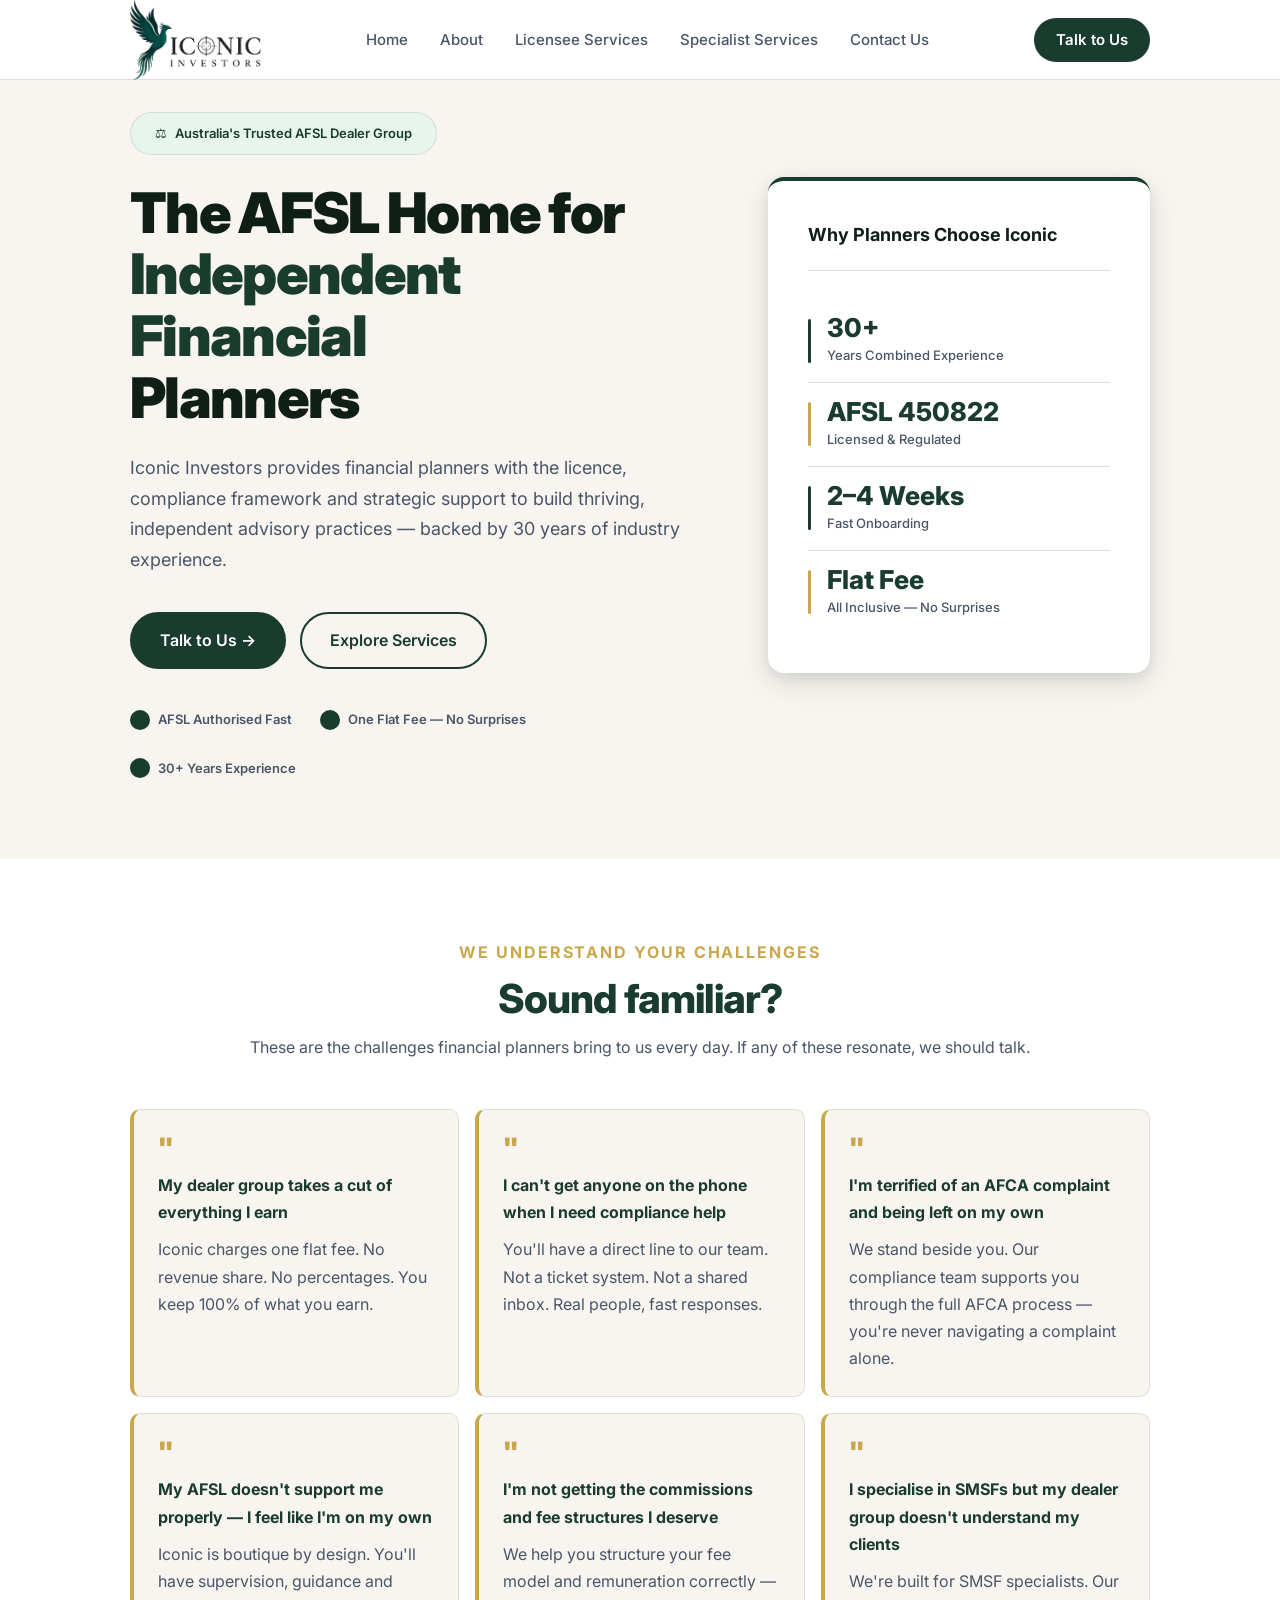
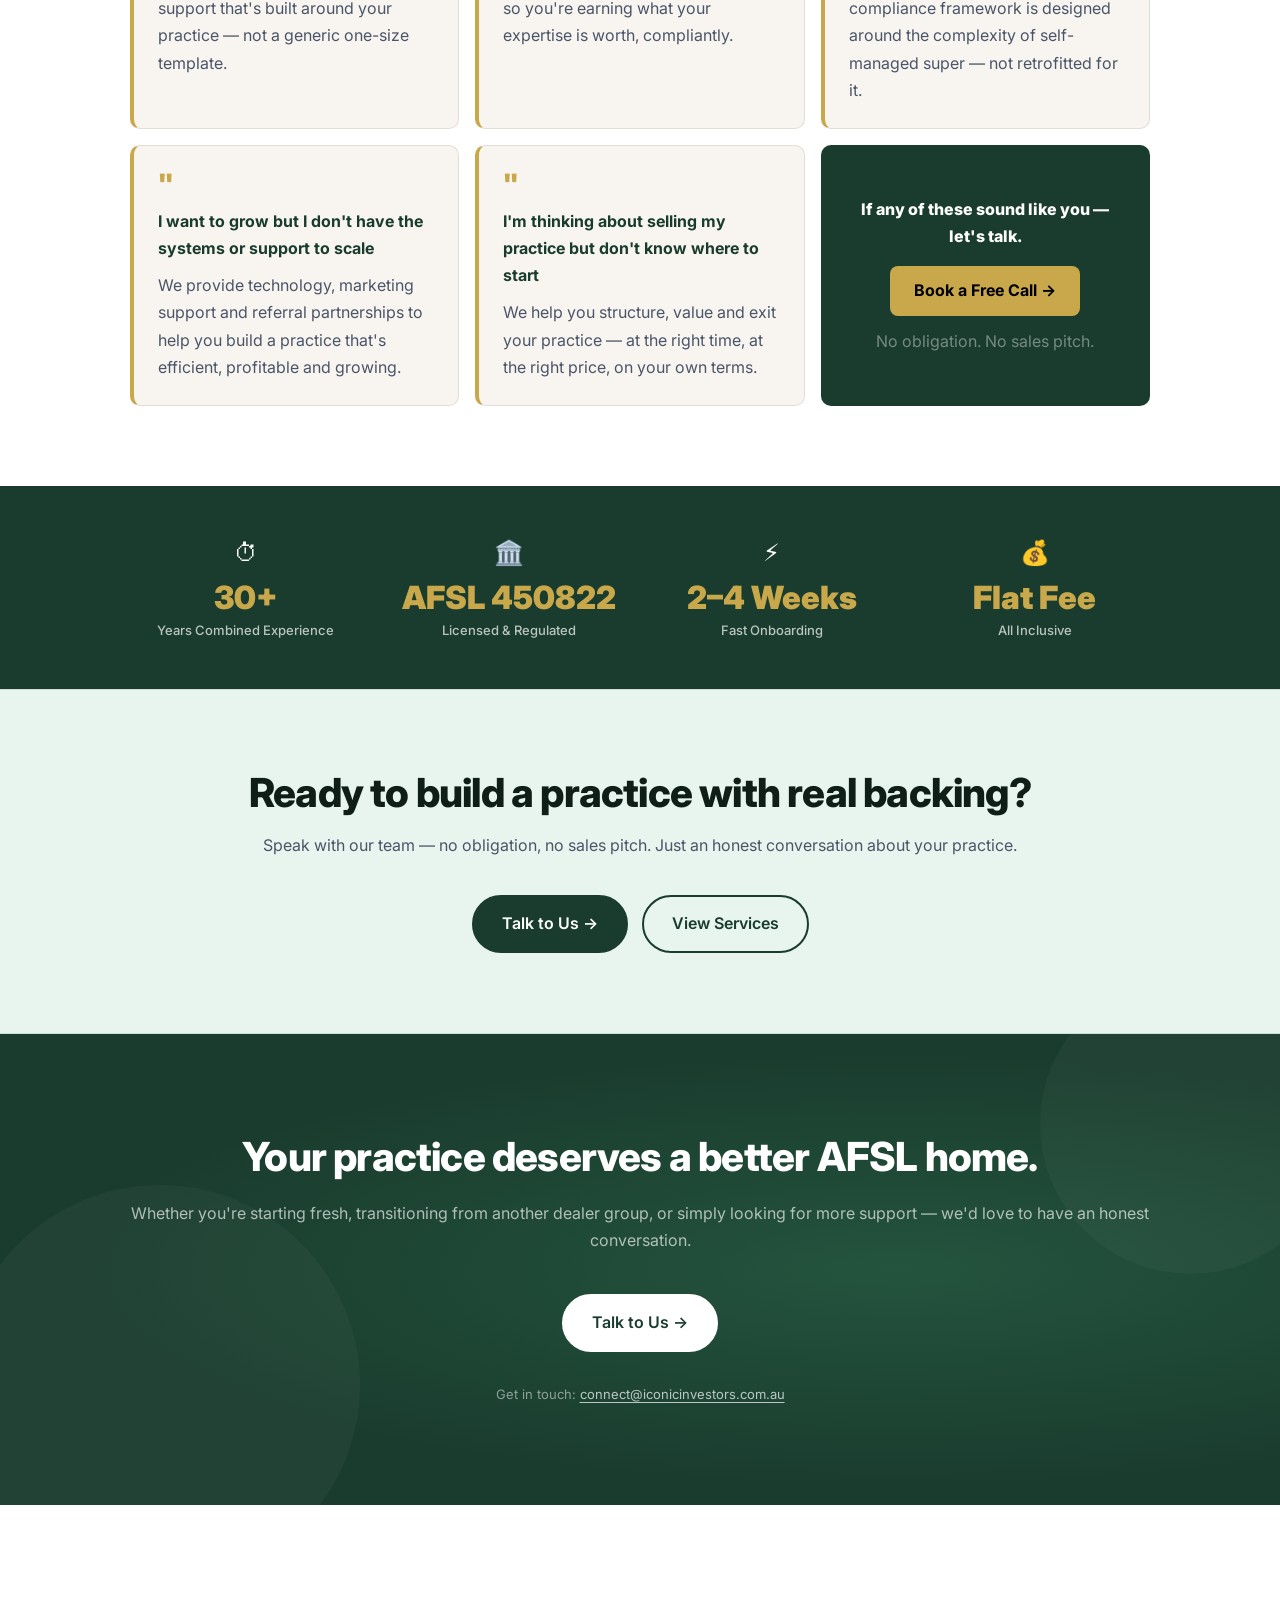
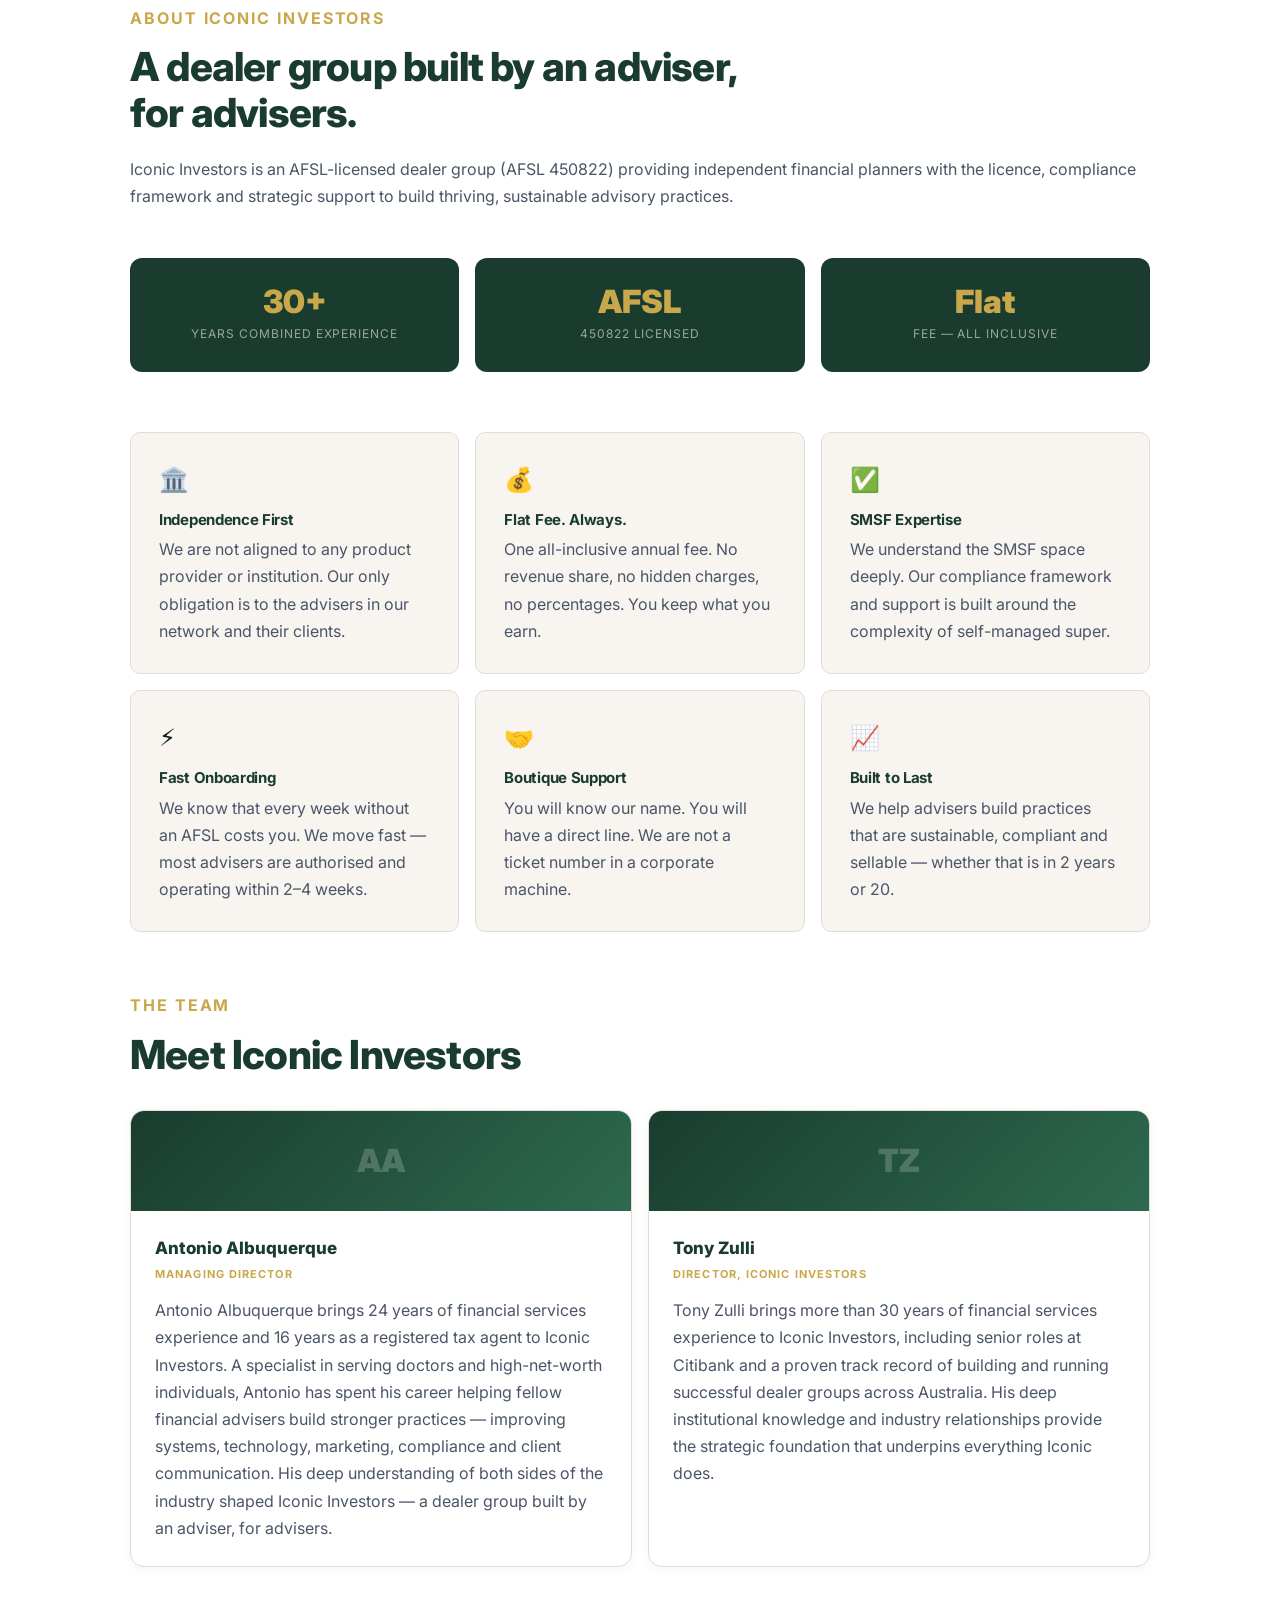
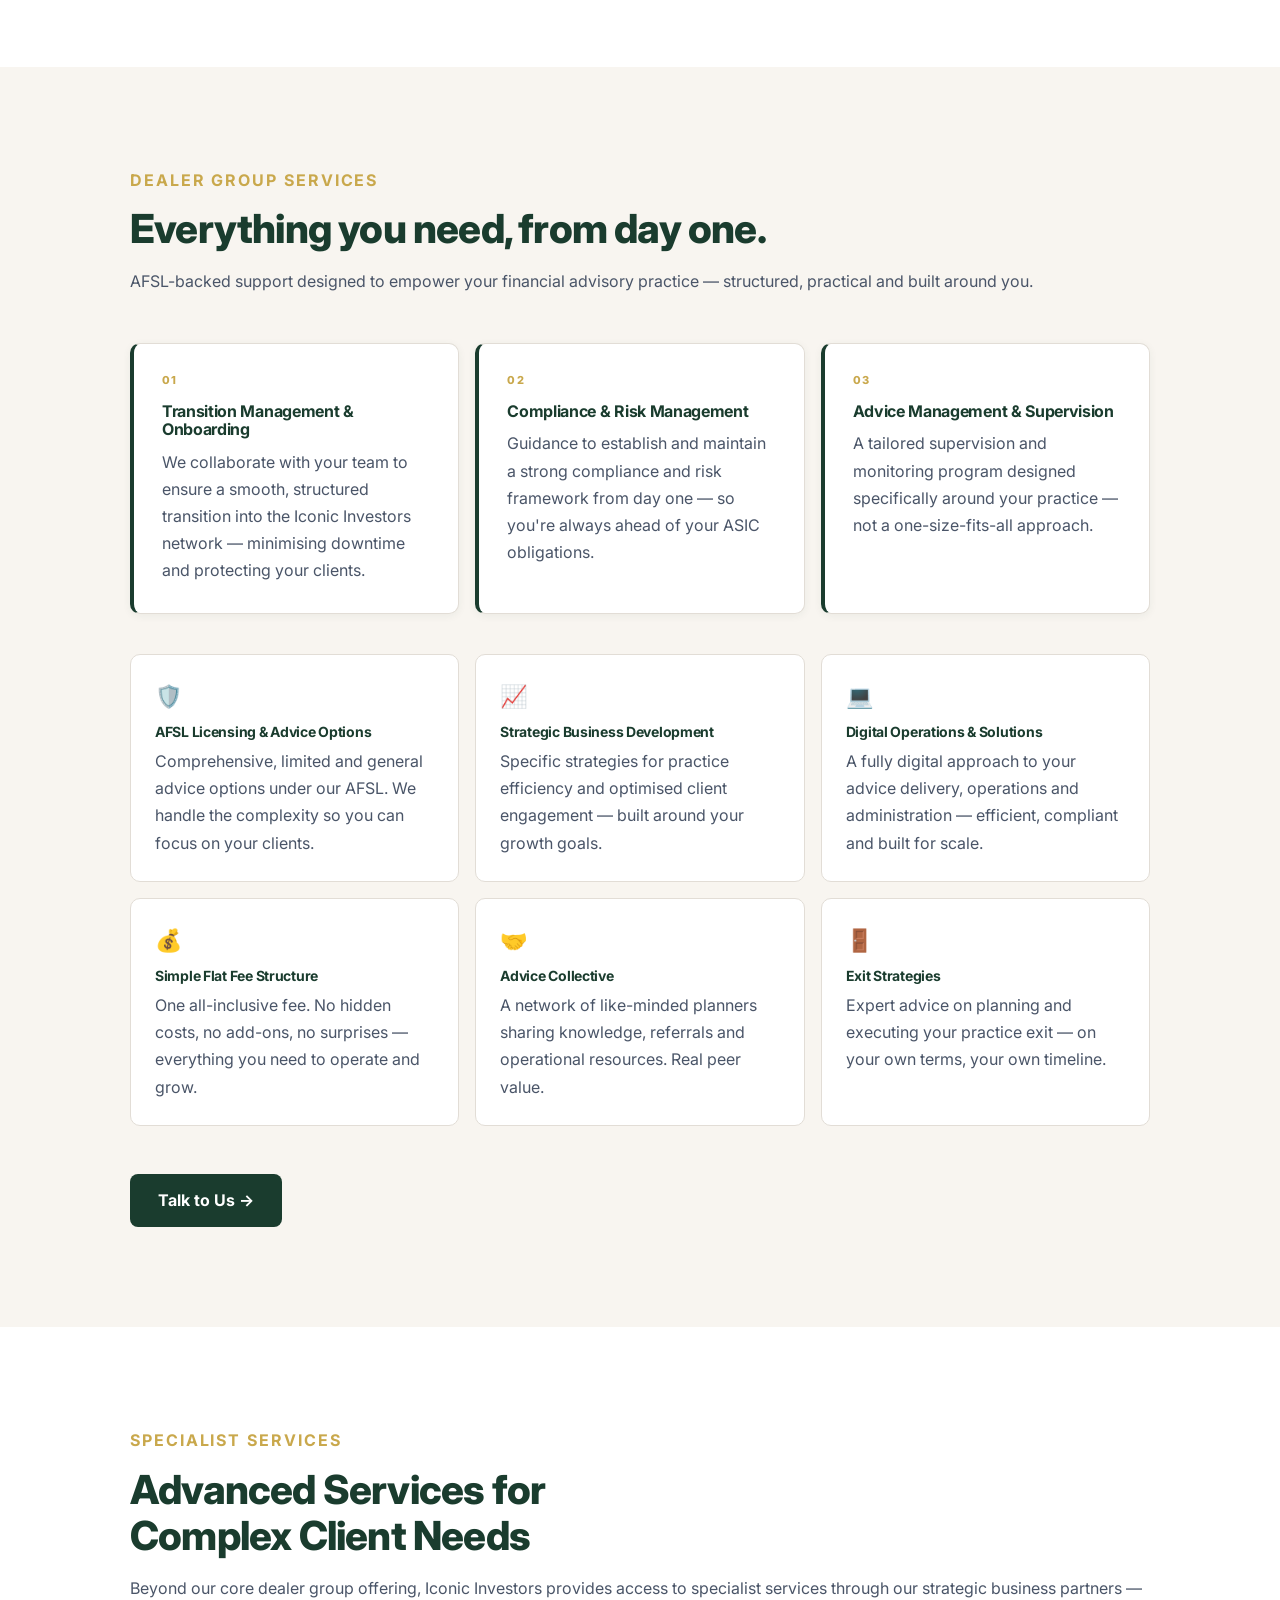
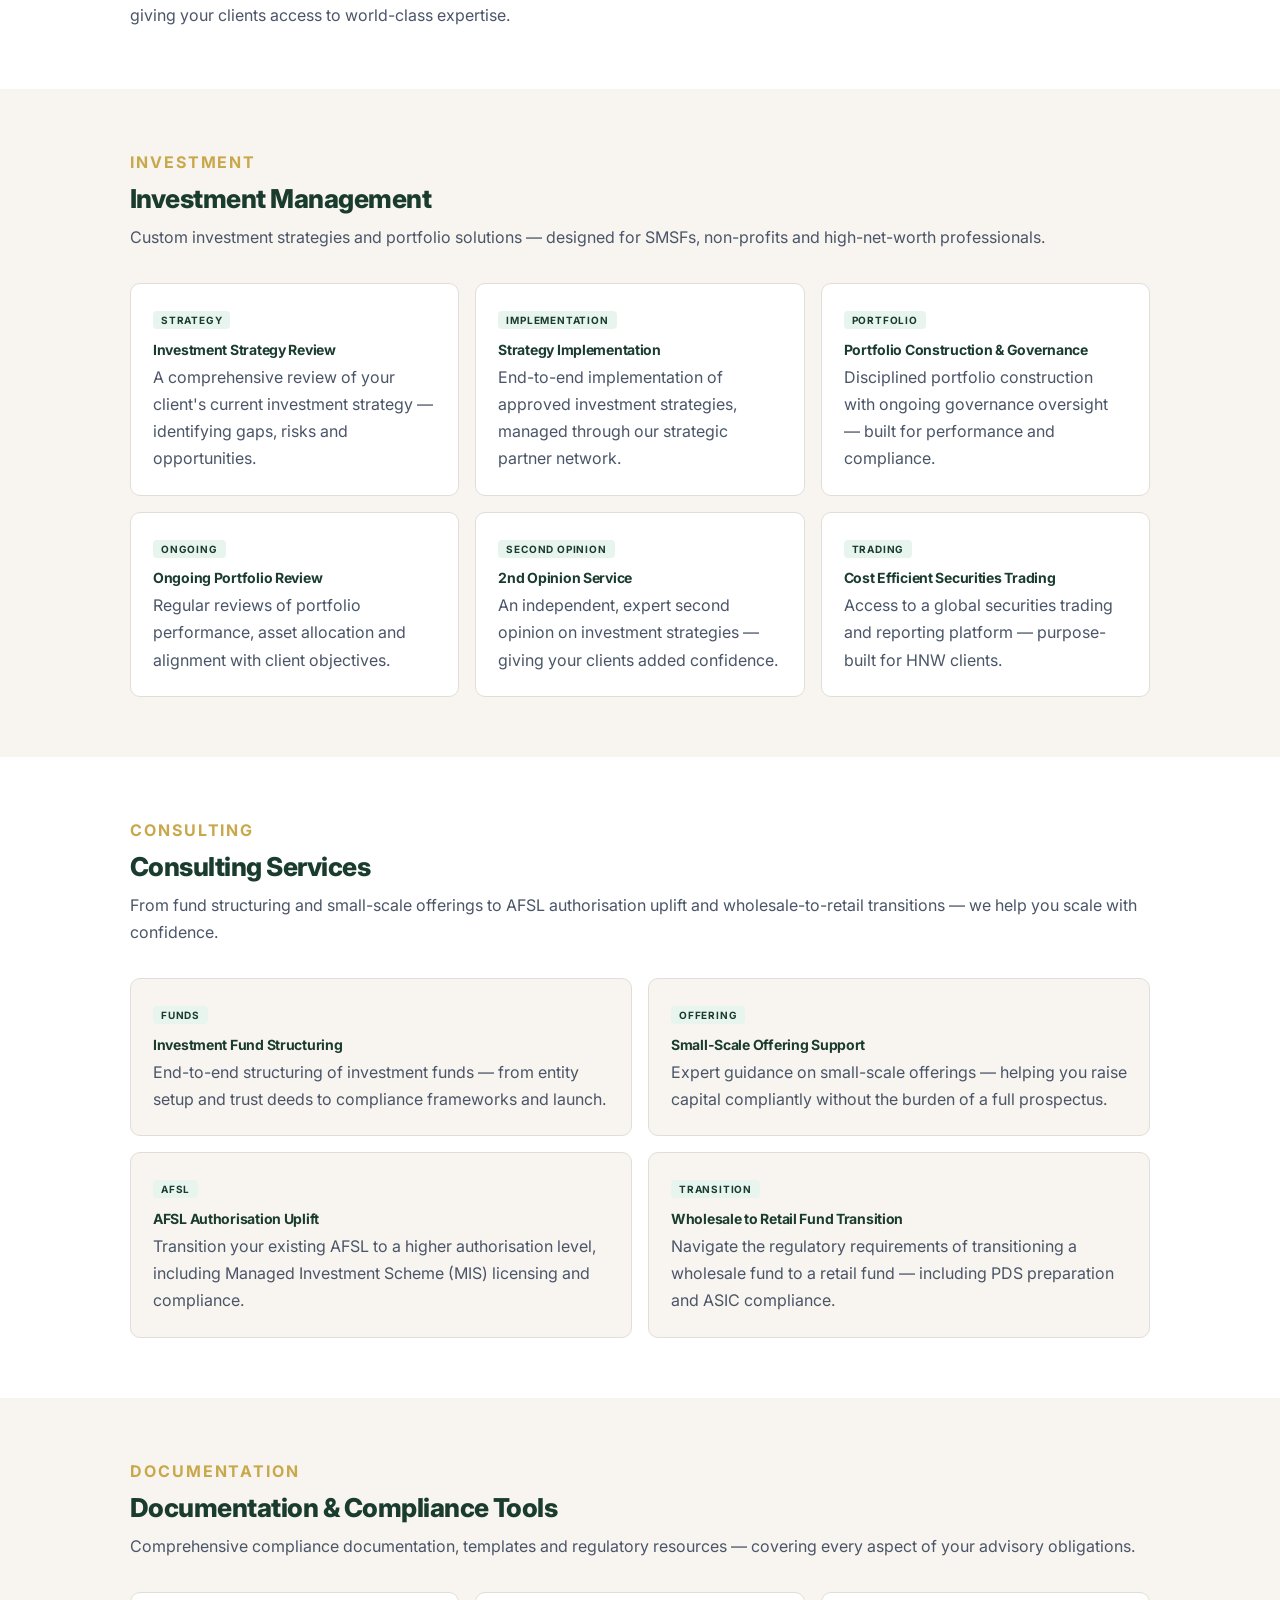
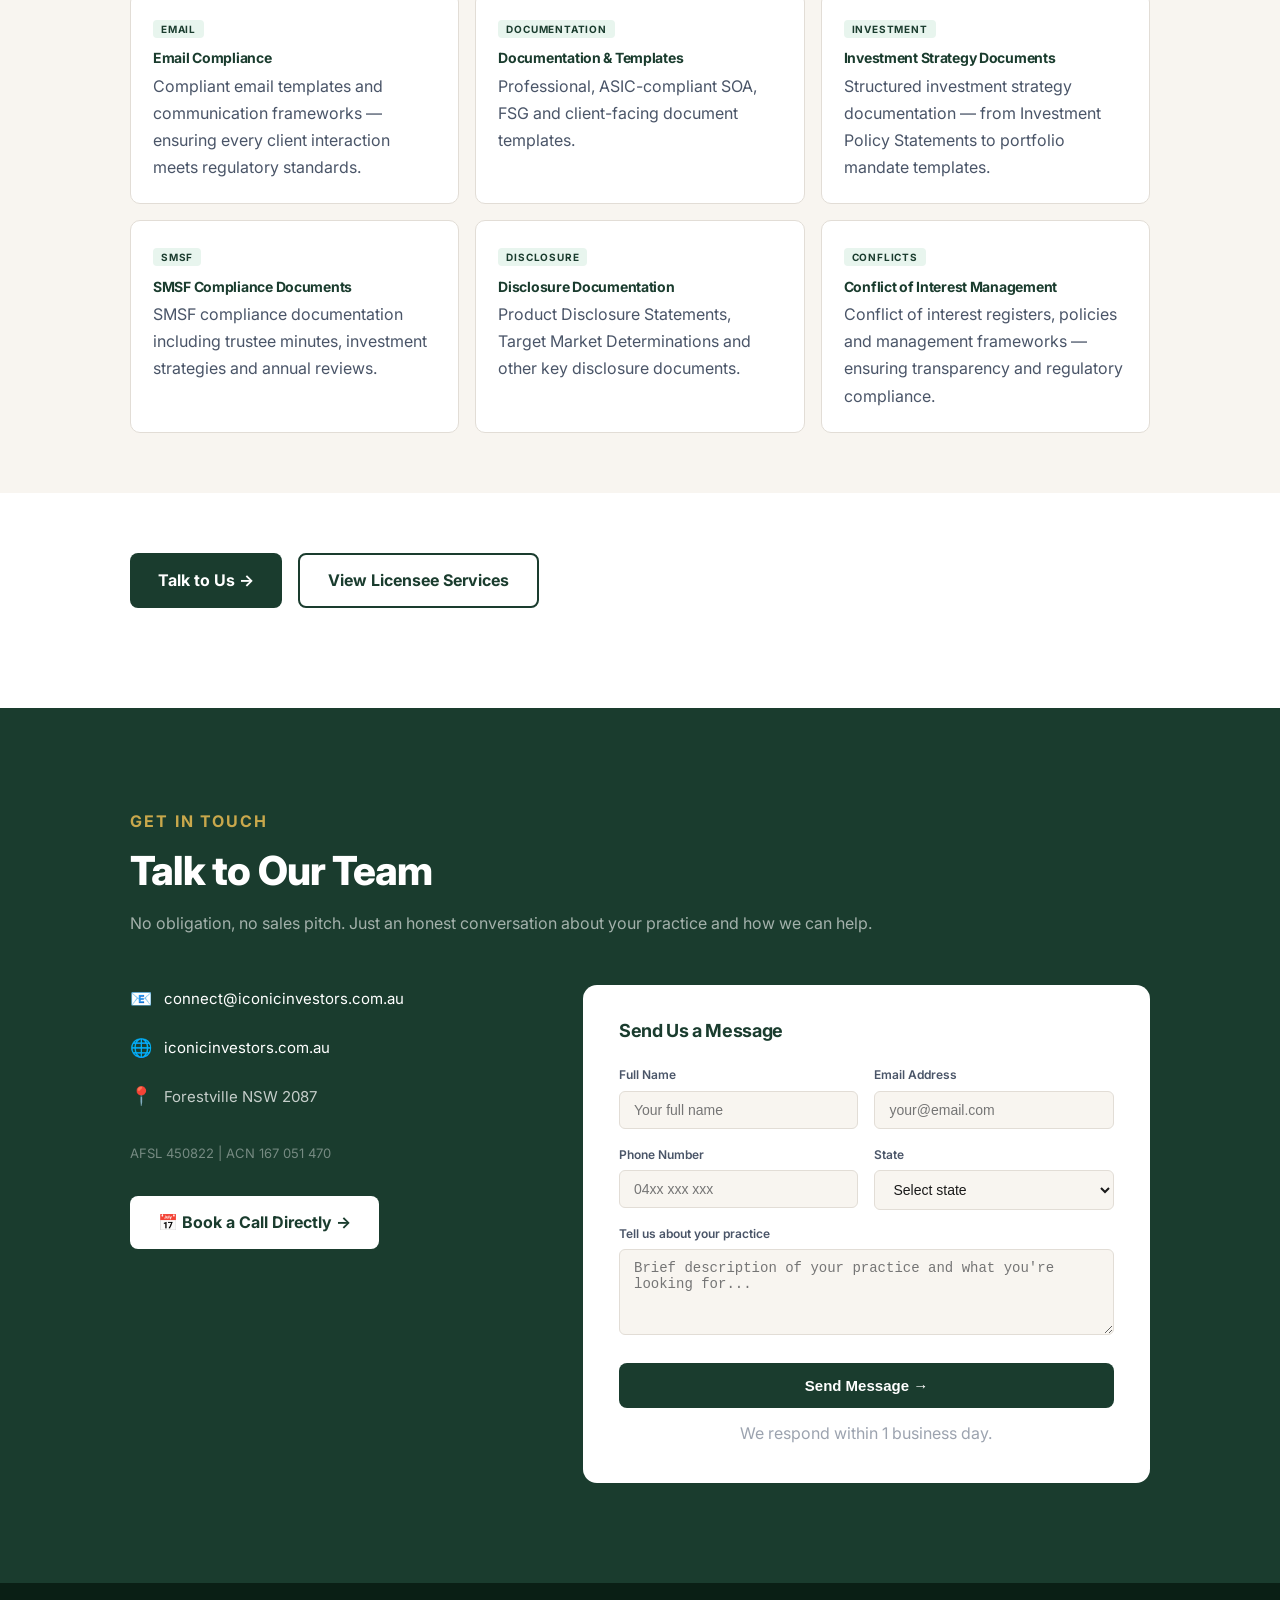
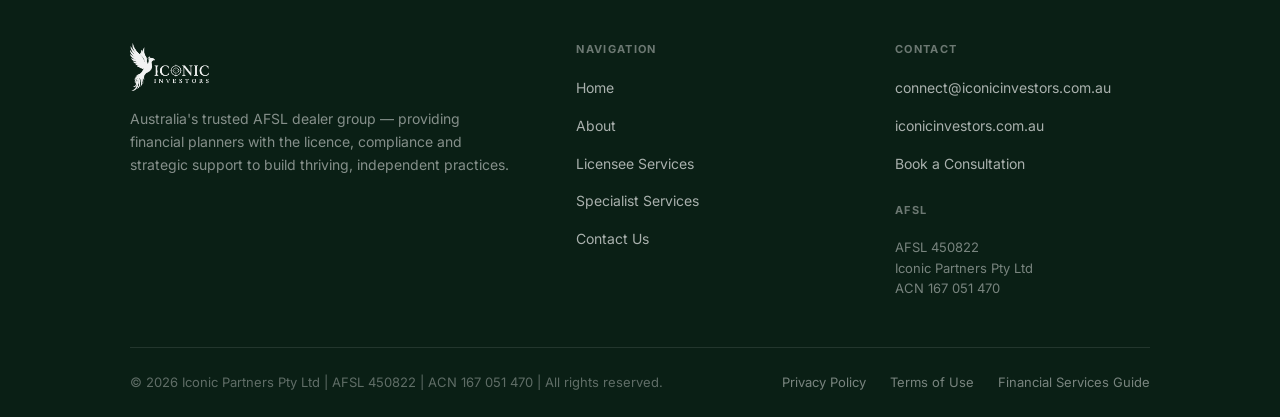
==== commit 057521df: "Balanced layout: 1100px width, bigger fonts, clean CSS" ====
--- a/index.html
+++ b/index.html
@@ -9,14 +9,6 @@
   <link rel="preconnect" href="https://fonts.gstatic.com" crossorigin />
   <link href="https://fonts.googleapis.com/css2?family=Inter:wght@300;400;500;600;700;800;900&display=swap" rel="stylesheet" />
   <style>
-
-/* Force full width */
-body > * { width: 100% !important; }
-nav, footer, section { width: 100% !important; box-sizing: border-box !important; }
-.nav-inner { max-width: 1600px !important; margin: 0 auto !important; padding: 0 40px !important; }
-section > div { max-width: 1600px !important; margin: 0 auto !important; padding-left: 40px !important; padding-right: 40px !important; }
-.container { max-width: 1600px !important; margin: 0 auto !important; padding: 0 40px !important; }
-
     /* =============================================
        RESET & BASE
     ============================================= */
@@ -85,11 +77,11 @@
        LAYOUT
     ============================================= */
     .container {
-      max-width:1600px;
+      max-width: 1100px;
       margin: 0 auto;
-      padding: 0 24px;
-    }
-    @media (max-width: 768px) {
+      padding: 0 40px;
+    }
+    @media (max-width: 1100px) {
       .container { padding: 0 20px; }
       :root { --section-py: 60px; }
     }
@@ -129,9 +121,9 @@
       box-shadow: 0 2px 20px rgba(15,31,23,0.1);
     }
     .nav-inner {
-      max-width:1600px;
+      max-width: 1100px;
       margin: 0 auto;
-      padding: 0 24px;
+      padding: 0 40px;
       height: 80px;
       display: flex;
       align-items: center;
@@ -250,12 +242,12 @@
       justify-content: center;
     }
 
-    @media (max-width: 900px) {
+    @media (max-width: 1100px) {
       .nav-links { display: none; }
       .nav-hamburger { display: flex; }
       .nav-inner { padding: 0 20px; }
     }
-    @media (max-width: 768px) {
+    @media (max-width: 1100px) {
       .nav-cta.desktop-cta { display: none; }
     }
 
@@ -329,12 +321,11 @@
       background: var(--cream);
       padding-top: 120px;
       padding-bottom: 80px;
-      width: 100%;
     }
     .hero-inner {
-      max-width:1600px;
+      max-width: 1100px;
       margin: 0 auto;
-      padding: 0 24px;
+      padding: 0 40px;
       display: grid;
       grid-template-columns: 60fr 40fr;
       gap: 64px;
@@ -369,7 +360,7 @@
       font-size: 18px;
       color: var(--text-muted);
       line-height: 1.7;
-      max-width: 540px;
+      max-width: 1100px;
       margin-bottom: 36px;
     }
     .hero-buttons {
@@ -452,16 +443,16 @@
       font-weight: 500;
     }
 
-    @media (max-width: 960px) {
+    @media (max-width: 1100px) {
       .hero-inner {
         grid-template-columns: 1fr;
         gap: 48px;
       }
-      .hero 
-    }
-    @media (max-width: 768px) {
+      .hero h1 { font-size: 42px; }
+    }
+    @media (max-width: 1100px) {
       .hero-inner { padding: 0 20px; }
-      .hero 
+      .hero h1 { font-size: 36px; }
       .hero-sub { font-size: 16px; }
       .hero-trust { gap: 16px; }
     }
@@ -474,9 +465,9 @@
       padding: 48px 0;
     }
     .trust-bar-inner {
-      max-width:1600px;
+      max-width: 1100px;
       margin: 0 auto;
-      padding: 0 24px;
+      padding: 0 40px;
       display: grid;
       grid-template-columns: repeat(4, 1fr);
       gap: 32px;
@@ -508,7 +499,7 @@
       background: rgba(255,255,255,0.15);
       display: none;
     }
-    @media (max-width: 768px) {
+    @media (max-width: 1100px) {
       .trust-bar-inner {
         grid-template-columns: repeat(2, 1fr);
         gap: 32px;
@@ -537,7 +528,7 @@
       font-weight: 800;
       color: var(--text-dark);
       line-height: 1.15;
-      max-width: 480px;
+      max-width: 1100px;
     }
     .section-link {
       font-size: 14px;
@@ -621,11 +612,11 @@
     .service-card:hover .service-arrow {
       gap: 10px;
     }
-    @media (max-width: 768px) {
+    @media (max-width: 1100px) {
       .services-grid {
         grid-template-columns: 1fr;
       }
-      .section-header 
+      .section-header h2 { font-size: 30px; }
       .section-header-row { flex-direction: column; align-items: flex-start; }
     }
 
@@ -637,7 +628,7 @@
       padding: var(--section-py) 0;
     }
     .process-intro {
-      max-width: 600px;
+      max-width: 1100px;
       margin-bottom: 64px;
     }
     .process-intro h2 {
@@ -687,16 +678,16 @@
       color: var(--text-muted);
       line-height: 1.65;
     }
-    @media (max-width: 900px) {
+    @media (max-width: 1100px) {
       .process-grid {
         grid-template-columns: repeat(2, 1fr);
       }
     }
-    @media (max-width: 768px) {
+    @media (max-width: 1100px) {
       .process-grid {
         grid-template-columns: 1fr;
       }
-      .process-intro 
+      .process-intro h2 { font-size: 30px; }
     }
 
     /* =============================================
@@ -719,7 +710,7 @@
     .mid-cta p {
       font-size: 17px;
       color: var(--text-muted);
-      max-width: 520px;
+      max-width: 1100px;
       margin: 0 auto 36px;
       line-height: 1.65;
     }
@@ -729,8 +720,8 @@
       justify-content: center;
       flex-wrap: wrap;
     }
-    @media (max-width: 768px) {
-      .mid-cta 
+    @media (max-width: 1100px) {
+      .mid-cta h2 { font-size: 26px; }
       .mid-cta p { font-size: 15px; }
     }
 
@@ -745,7 +736,7 @@
       display: grid;
       grid-template-columns: repeat(2, 1fr);
       gap: 32px;
-      max-width: 900px;
+      max-width: 1100px;
       margin: 0 auto;
     }
     .team-card {
@@ -794,10 +785,10 @@
       color: var(--text-muted);
       line-height: 1.7;
     }
-    @media (max-width: 768px) {
+    @media (max-width: 1100px) {
       .team-grid {
         grid-template-columns: 1fr;
-        max-width: 480px;
+        max-width: 1100px;
       }
     }
 
@@ -842,14 +833,14 @@
       color: var(--white);
       letter-spacing: -0.02em;
       margin-bottom: 20px;
-      max-width: 620px;
+      max-width: 1100px;
       margin-left: auto;
       margin-right: auto;
     }
     .final-cta p {
       font-size: 17px;
       color: rgba(255,255,255,0.65);
-      max-width: 560px;
+      max-width: 1100px;
       margin: 0 auto 40px;
       line-height: 1.7;
     }
@@ -873,8 +864,8 @@
     .final-cta-email a:hover {
       color: var(--white);
     }
-    @media (max-width: 768px) {
-      .final-cta 
+    @media (max-width: 1100px) {
+      .final-cta h2 { font-size: 30px; }
       .final-cta p { font-size: 15px; }
     }
 
@@ -903,7 +894,7 @@
       font-size: 14px;
       color: rgba(255,255,255,0.5);
       line-height: 1.65;
-      max-width: 280px;
+      max-width: 1100px;
     }
     .footer-col h4 {
       font-size: 11px;
@@ -946,7 +937,7 @@
       transition: color var(--transition);
     }
     .footer-legal a:hover { color: rgba(255,255,255,0.7); }
-    @media (max-width: 768px) {
+    @media (max-width: 1100px) {
       .footer-top {
         grid-template-columns: 1fr;
         gap: 40px;
@@ -987,9 +978,9 @@
   display: flex !important;
   align-items: center !important;
   justify-content: space-between !important;
-  max-width:1600px !important;
+  max-width: 1100px !important;
   margin: 0 auto !important;
-  padding: 0 24px !important;
+  padding: 0 40px !important;
 }
 
 /* Logo: 56px height, transparent background, no bars */
@@ -1060,14 +1051,14 @@
 /* ============================================
    MOBILE RESPONSIVE — New Sections
    ============================================ */
-@media (max-width: 768px) {
+@media (max-width: 1100px) {
 
   /* Global section padding */
   section { padding: 60px 0 !important; }
 
   /* Container padding */
-  section > div[style*="max-width:1600px"],
-  section > div[style*="max-width:1600px"] {
+  section > div[style*="max-width: 1100px"],
+  section > div[style*="max-width: 1100px"] {
     padding: 0 20px !important;
   }
 
@@ -1095,7 +1086,7 @@
   /* Hero section */
   
   .hero-inner { grid-template-columns: 1fr !important; gap: 32px !important; }
-  .hero 
+  .hero h1 { font-size: 32px !important; }
   .hero-subtitle { font-size: 15px !important; }
   .hero-right { display: none !important; }
   .hero-trust { flex-wrap: wrap !important; gap: 8px !important; }
@@ -1148,13 +1139,13 @@
 
   /* Team cards */
   #about div[style*="grid-template-columns:repeat(2"],
-  #about div[style*="max-width:900px"] {
+  #about div[style*="max-width: 1100px"] {
     grid-template-columns: 1fr !important;
     max-width: 100% !important;
   }
 
   /* Services section heading */
-  .services 
+  .services h2 { font-size: 26px !important; }
 
   /* Process steps */
   .process-grid { grid-template-columns: repeat(2, 1fr) !important; }
@@ -1168,8 +1159,8 @@
   .final-cta-buttons { flex-direction: column !important; align-items: center !important; }
 
   /* Headings */
-  
-  
+  h1 { font-size: 30px !important; }
+  h2 { font-size: 24px !important; }
 
   /* Buttons full width on mobile */
   #pain-points a[style*="inline-flex"] { width: auto !important; }
@@ -1179,10 +1170,10 @@
   footer .footer-bottom { flex-direction: column !important; gap: 8px !important; text-align: center !important; }
 }
 
-@media (max-width: 480px) {
+@media (max-width: 1100px) {
   .trust-bar-inner { grid-template-columns: 1fr !important; }
-  .hero 
-  
+  .hero h1 { font-size: 26px !important; }
+  h2 { font-size: 22px !important; }
   section { padding: 48px 0 !important; }
 }
 
@@ -1192,22 +1183,22 @@
 .grid-2 { display: grid; grid-template-columns: repeat(2, 1fr); gap: 16px; }
 .grid-contact { display: grid; grid-template-columns: 1fr 1.4fr; gap: 48px; align-items: start; }
 
-@media (max-width: 768px) {
+@media (max-width: 1100px) {
   html, body { overflow-x: hidden !important; max-width: 100vw !important; background: #ffffff !important; }
   .grid-3, .grid-2, .grid-contact { grid-template-columns: 1fr !important; gap: 14px !important; }
   section { padding: 60px 0 !important; }
   section > div { padding-left: 20px !important; padding-right: 20px !important; }
-  
-  
+  h1 { font-size: 28px !important; line-height: 1.2 !important; }
+  h2 { font-size: 24px !important; }
   h3 { font-size: 20px !important; }
 }
-@media (max-width: 480px) {
-  
-  
+@media (max-width: 1100px) {
+  h1 { font-size: 24px !important; }
+  h2 { font-size: 20px !important; }
 }
 
 
-@media (max-width: 768px) {
+@media (max-width: 1100px) {
   /* About section - add spacing between elements */
   #about > div > p { margin-bottom: 24px !important; }
   #about > div > div[style*="margin-bottom:48px"],
@@ -1270,14 +1261,14 @@
     padding-left: 20px !important;
     padding-right: 20px !important;
   }
-  #specialist-services > div > div > div[style*="max-width:1600px"] {
+  #specialist-services > div > div > div[style*="max-width: 1100px"] {
     padding-left: 20px !important;
     padding-right: 20px !important;
   }
 }
 
 
-@media (max-width: 768px) {
+@media (max-width: 1100px) {
   /* Fix hero padding */
   
 
@@ -1330,7 +1321,7 @@
 }
 
 
-@media (max-width: 768px) {
+@media (max-width: 1100px) {
   .hero {
     padding-top: 90px !important;
     padding-bottom: 40px !important;
@@ -1340,7 +1331,7 @@
     gap: 24px !important;
     padding: 0 20px !important;
   }
-  .hero 
+  .hero h1 { font-size: 28px !important; line-height: 1.25 !important; }
   .hero-subtitle, .hero-sub { font-size: 15px !important; }
   .hero-right { display: none !important; }
   .hero-cta { flex-direction: column !important; gap: 10px !important; }
@@ -1402,7 +1393,7 @@
 .footer-legal a:hover { color: #ffffff !important; }
 .footer-top { border-bottom-color: rgba(255,255,255,0.1) !important; padding: 60px 0 48px !important; }
 
-@media (max-width: 768px) {
+@media (max-width: 1100px) {
   .footer-top { grid-template-columns: 1fr !important; gap: 32px !important; padding: 40px 0 32px !important; }
   footer .container { padding: 0 20px !important; }
 }
@@ -1416,7 +1407,7 @@
 
 /* Logo size override */
 .nav-logo img { height: 80px !important; width: auto !important; }
-@media (max-width: 768px) {
+@media (max-width: 1100px) {
   .nav-logo img { height: 64px !important; }
 }
 
@@ -1431,111 +1422,15 @@
 }
 
 
-/* Use full viewport width */
-.container, section > div[style*="max-width"] {
-  max-width:1600px !important;
-  padding-left:32px !important;
-  padding-right:32px !important;
-  width: 100% !important;
-}
-.nav-inner {
-  max-width:1600px !important;
-  padding:0 32px !important;
-}
-@media (min-width: 1200px) {
-  .hero-inner {
-    grid-template-columns: 58fr 42fr !important;
-    gap: 48px !important;
-  }
-  .hero 
-}
-
-
-/* FULL WIDTH LAYOUT */
-.container,
-.nav-inner,
-.hero-inner,
-section > div,
-div[style*="max-width:1600px"],
-div[style*="max-width:1600px"],
-div[style*="max-width:1600px"],
-div[style*="max-width:1600px"] {
-  max-width: 100% !important;
-  width: 100% !important;
-  padding-left: 60px !important;
-  padding-right: 60px !important;
-  box-sizing: border-box !important;
-}
-
-/* Hero bigger */
-.hero h1 {
-  font-size: 62px !important;
-  line-height: 1.08 !important;
-}
-.hero-subtitle, .hero-sub {
-  font-size: 20px !important;
-}
-
-/* Nav full width */
-.nav-inner {
-  padding: 0 60px !important;
-}
-
-/* Section headings bigger */
-section h2 {
-  font-size: 42px !important;
-}
-
-/* Cards fill space better */
-.grid-3 { grid-template-columns: repeat(3, 1fr) !important; gap: 24px !important; }
-.grid-2 { grid-template-columns: repeat(2, 1fr) !important; gap: 24px !important; }
-
-
-/* ====== FINAL OVERRIDES ====== */
-/* Typography */
-h1 { font-size: 64px !important; font-weight: 900 !important; line-height: 1.08 !important; letter-spacing: -0.03em !important; }
-h2 { font-size: 44px !important; font-weight: 800 !important; line-height: 1.15 !important; }
-h3 { font-size: 24px !important; font-weight: 700 !important; }
-p { font-size: 17px !important; line-height: 1.7 !important; }
-body { font-size: 17px !important; }
-
-/* Hero specifically */
-.hero h1 { font-size: 64px !important; }
-.hero-sub, .hero-subtitle { font-size: 18px !important; }
-.hero-badge { font-size: 13px !important; padding: 10px 20px !important; }
-
-/* Section headings */
-.section-heading, .eyebrow + h2 { font-size: 44px !important; }
-
-/* Cards */
-.service-card h3, .card h3 { font-size: 20px !important; }
-.service-card p, .card p { font-size: 15px !important; }
-
-/* Trust stat values */
-.trust-stat-value { font-size: 36px !important; }
-.stat-value { font-size: 28px !important; }
-
-/* Layout - full width */
-.nav-inner,
-.container,
-section > div {
-  max-width: 1600px !important;
-  margin-left: auto !important;
-  margin-right: auto !important;
-  padding-left: 40px !important;
-  padding-right: 40px !important;
-  width: 100% !important;
-  box-sizing: border-box !important;
-}
-
-/* Mobile */
-@media (max-width: 768px) {
-  h1 { font-size: 32px !important; }
-  h2 { font-size: 26px !important; }
-  p { font-size: 15px !important; }
-  .hero h1 { font-size: 32px !important; }
-  section > div, .container, .nav-inner { padding-left: 20px !important; padding-right: 20px !important; }
-}
+/* Clean font sizes */
+.hero h1 { font-size: 56px !important; line-height: 1.1 !important; font-weight: 900 !important; }
+.hero-sub, .hero-subtitle { font-size: 18px !important; line-height: 1.7 !important; }
+section h2 { font-size: 40px !important; font-weight: 800 !important; }
+section p, section li { font-size: 16px !important; line-height: 1.7 !important; }
+.trust-stat-value { font-size: 32px !important; font-weight: 900 !important; }
+.stat-value { font-size: 26px !important; font-weight: 800 !important; }
+nav a { font-size: 15px !important; }
+.btn, a[style*="padding"] { font-size: 16px !important; }
 
 </style>
 </head>
@@ -1655,11 +1550,11 @@
   
 <!-- ============ PAIN POINTS ============ -->
 <section id="pain-points" style="background:#ffffff;padding:80px 0;">
-  <div style="max-width:1600px;margin:0 auto;padding:0 32px;">
+  <div style="max-width: 1100px;margin:0 auto;padding:0 40px;">
     <div style="text-align:center;margin-bottom:48px;">
       <p style="font-size:11px;font-weight:700;text-transform:uppercase;letter-spacing:0.12em;color:#c9a84c;margin-bottom:10px;">We Understand Your Challenges</p>
       <h2 style="font-size:34px;font-weight:900;color:#1a3c2e;line-height:1.15;margin-bottom:12px;">Sound familiar?</h2>
-      <p style="font-size:16px;color:#4a5568;line-height:1.7;max-width:560px;margin:0 auto;">These are the challenges financial planners bring to us every day. If any of these resonate, we should talk.</p>
+      <p style="font-size:16px;color:#4a5568;line-height:1.7;max-width: 1100px;margin:0 auto;">These are the challenges financial planners bring to us every day. If any of these resonate, we should talk.</p>
     </div>
     <div class="grid-3">
 
@@ -1799,10 +1694,10 @@
   
 <!-- ============ ABOUT ============ -->
 <section id="about" style="background:#ffffff;padding:100px 0;">
-  <div style="max-width:1600px;margin:0 auto;padding:0 32px;">
+  <div style="max-width: 1100px;margin:0 auto;padding:0 40px;">
     <p style="font-size:11px;font-weight:700;text-transform:uppercase;letter-spacing:0.12em;color:#c9a84c;margin-bottom:12px;">About Iconic Investors</p>
     <h2 style="font-size:36px;font-weight:800;color:#1a3c2e;line-height:1.15;margin-bottom:20px;">A dealer group built by an adviser,<br>for advisers.</h2>
-    <p style="font-size:16px;color:#4a5568;line-height:1.7;max-width:640px;margin-bottom:48px;">Iconic Investors is an AFSL-licensed dealer group (AFSL 450822) providing independent financial planners with the licence, compliance framework and strategic support to build thriving, sustainable advisory practices.</p>
+    <p style="font-size:16px;color:#4a5568;line-height:1.7;max-width: 1100px;margin-bottom:48px;">Iconic Investors is an AFSL-licensed dealer group (AFSL 450822) providing independent financial planners with the licence, compliance framework and strategic support to build thriving, sustainable advisory practices.</p>
 
     <!-- Stats -->
     <div class="grid-3" style="margin-bottom:60px;">
@@ -1857,7 +1752,7 @@
     <!-- Team -->
     <p style="font-size:11px;font-weight:700;text-transform:uppercase;letter-spacing:0.12em;color:#c9a84c;margin-bottom:12px;">The Team</p>
     <h2 style="font-size:28px;font-weight:800;color:#1a3c2e;margin-bottom:32px;">Meet Iconic Investors</h2>
-    <div class="grid-2" style="max-width:900px;">
+    <div class="grid-2" style="max-width: 1100px;">
       <div style="background:#ffffff;border-radius:14px;overflow:hidden;border:1px solid #e2ddd6;box-shadow:0 2px 8px rgba(26,60,46,0.06);">
         <div style="background:linear-gradient(135deg,#1a3c2e,#2d6a4f);height:100px;display:flex;align-items:center;justify-content:center;">
           <span style="font-size:2rem;font-weight:900;color:rgba(255,255,255,0.2);">AA</span>
@@ -1884,10 +1779,10 @@
 
 <!-- ============ LICENSEE SERVICES ============ -->
 <section id="licensee-services" style="background:#f8f5f0;padding:100px 0;">
-  <div style="max-width:1600px;margin:0 auto;padding:0 32px;">
+  <div style="max-width: 1100px;margin:0 auto;padding:0 40px;">
     <p style="font-size:11px;font-weight:700;text-transform:uppercase;letter-spacing:0.12em;color:#c9a84c;margin-bottom:12px;">Dealer Group Services</p>
     <h2 style="font-size:36px;font-weight:800;color:#1a3c2e;line-height:1.15;margin-bottom:16px;">Everything you need, from day one.</h2>
-    <p style="font-size:16px;color:#4a5568;line-height:1.7;max-width:640px;margin-bottom:48px;">AFSL-backed support designed to empower your financial advisory practice — structured, practical and built around you.</p>
+    <p style="font-size:16px;color:#4a5568;line-height:1.7;max-width: 1100px;margin-bottom:48px;">AFSL-backed support designed to empower your financial advisory practice — structured, practical and built around you.</p>
 
     <!-- 3 featured cards -->
     <div class="grid-3" style="margin-bottom:40px;">
@@ -1947,18 +1842,18 @@
 
 <!-- ============ SPECIALIST SERVICES ============ -->
 <section id="specialist-services" style="background:#ffffff;padding:100px 0 0;">
-  <div style="max-width:1600px;margin:0 auto;padding:0 32px;">
+  <div style="max-width: 1100px;margin:0 auto;padding:0 40px;">
     <p style="font-size:11px;font-weight:700;text-transform:uppercase;letter-spacing:0.12em;color:#c9a84c;margin-bottom:12px;">Specialist Services</p>
     <h2 style="font-size:36px;font-weight:800;color:#1a3c2e;line-height:1.15;margin-bottom:16px;">Advanced Services for<br>Complex Client Needs</h2>
-    <p style="font-size:16px;color:#4a5568;line-height:1.7;max-width:640px;margin-bottom:60px;">Beyond our core dealer group offering, Iconic Investors provides access to specialist services through our strategic business partners — giving your clients access to world-class expertise.</p>
+    <p style="font-size:16px;color:#4a5568;line-height:1.7;max-width: 1100px;margin-bottom:60px;">Beyond our core dealer group offering, Iconic Investors provides access to specialist services through our strategic business partners — giving your clients access to world-class expertise.</p>
   </div>
 
   <!-- Investment Management -->
   <div style="background:#f8f5f0;padding:60px 0;">
-    <div style="max-width:1600px;margin:0 auto;padding:0 32px;">
+    <div style="max-width: 1100px;margin:0 auto;padding:0 40px;">
       <p style="font-size:11px;font-weight:700;text-transform:uppercase;letter-spacing:0.12em;color:#c9a84c;margin-bottom:8px;">Investment</p>
       <h3 style="font-size:26px;font-weight:800;color:#1a3c2e;margin-bottom:10px;">Investment Management</h3>
-      <p style="font-size:15px;color:#4a5568;line-height:1.7;max-width:600px;margin-bottom:32px;">Custom investment strategies and portfolio solutions — designed for SMSFs, non-profits and high-net-worth professionals.</p>
+      <p style="font-size:15px;color:#4a5568;line-height:1.7;max-width: 1100px;margin-bottom:32px;">Custom investment strategies and portfolio solutions — designed for SMSFs, non-profits and high-net-worth professionals.</p>
       <div class="grid-3">
         <div style="background:#fff;border-radius:10px;padding:22px;border:1px solid #e2ddd6;"><span style="font-size:10px;font-weight:700;text-transform:uppercase;letter-spacing:0.08em;background:#e8f5ee;color:#1a3c2e;padding:3px 8px;border-radius:4px;">Strategy</span><h4 style="font-size:14px;font-weight:700;color:#1a3c2e;margin:10px 0 6px;">Investment Strategy Review</h4><p style="font-size:13px;color:#4a5568;line-height:1.6;">A comprehensive review of your client's current investment strategy — identifying gaps, risks and opportunities.</p></div>
         <div style="background:#fff;border-radius:10px;padding:22px;border:1px solid #e2ddd6;"><span style="font-size:10px;font-weight:700;text-transform:uppercase;letter-spacing:0.08em;background:#e8f5ee;color:#1a3c2e;padding:3px 8px;border-radius:4px;">Implementation</span><h4 style="font-size:14px;font-weight:700;color:#1a3c2e;margin:10px 0 6px;">Strategy Implementation</h4><p style="font-size:13px;color:#4a5568;line-height:1.6;">End-to-end implementation of approved investment strategies, managed through our strategic partner network.</p></div>
@@ -1972,10 +1867,10 @@
 
   <!-- Consulting -->
   <div style="background:#ffffff;padding:60px 0;">
-    <div style="max-width:1600px;margin:0 auto;padding:0 32px;">
+    <div style="max-width: 1100px;margin:0 auto;padding:0 40px;">
       <p style="font-size:11px;font-weight:700;text-transform:uppercase;letter-spacing:0.12em;color:#c9a84c;margin-bottom:8px;">Consulting</p>
       <h3 style="font-size:26px;font-weight:800;color:#1a3c2e;margin-bottom:10px;">Consulting Services</h3>
-      <p style="font-size:15px;color:#4a5568;line-height:1.7;max-width:600px;margin-bottom:32px;">From fund structuring and small-scale offerings to AFSL authorisation uplift and wholesale-to-retail transitions — we help you scale with confidence.</p>
+      <p style="font-size:15px;color:#4a5568;line-height:1.7;max-width: 1100px;margin-bottom:32px;">From fund structuring and small-scale offerings to AFSL authorisation uplift and wholesale-to-retail transitions — we help you scale with confidence.</p>
       <div class="grid-2">
         <div style="background:#f8f5f0;border-radius:10px;padding:22px;border:1px solid #e2ddd6;"><span style="font-size:10px;font-weight:700;text-transform:uppercase;letter-spacing:0.08em;background:#e8f5ee;color:#1a3c2e;padding:3px 8px;border-radius:4px;">Funds</span><h4 style="font-size:14px;font-weight:700;color:#1a3c2e;margin:10px 0 6px;">Investment Fund Structuring</h4><p style="font-size:13px;color:#4a5568;line-height:1.6;">End-to-end structuring of investment funds — from entity setup and trust deeds to compliance frameworks and launch.</p></div>
         <div style="background:#f8f5f0;border-radius:10px;padding:22px;border:1px solid #e2ddd6;"><span style="font-size:10px;font-weight:700;text-transform:uppercase;letter-spacing:0.08em;background:#e8f5ee;color:#1a3c2e;padding:3px 8px;border-radius:4px;">Offering</span><h4 style="font-size:14px;font-weight:700;color:#1a3c2e;margin:10px 0 6px;">Small-Scale Offering Support</h4><p style="font-size:13px;color:#4a5568;line-height:1.6;">Expert guidance on small-scale offerings — helping you raise capital compliantly without the burden of a full prospectus.</p></div>
@@ -1987,10 +1882,10 @@
 
   <!-- Documentation -->
   <div style="background:#f8f5f0;padding:60px 0;">
-    <div style="max-width:1600px;margin:0 auto;padding:0 32px;">
+    <div style="max-width: 1100px;margin:0 auto;padding:0 40px;">
       <p style="font-size:11px;font-weight:700;text-transform:uppercase;letter-spacing:0.12em;color:#c9a84c;margin-bottom:8px;">Documentation</p>
       <h3 style="font-size:26px;font-weight:800;color:#1a3c2e;margin-bottom:10px;">Documentation &amp; Compliance Tools</h3>
-      <p style="font-size:15px;color:#4a5568;line-height:1.7;max-width:600px;margin-bottom:32px;">Comprehensive compliance documentation, templates and regulatory resources — covering every aspect of your advisory obligations.</p>
+      <p style="font-size:15px;color:#4a5568;line-height:1.7;max-width: 1100px;margin-bottom:32px;">Comprehensive compliance documentation, templates and regulatory resources — covering every aspect of your advisory obligations.</p>
       <div class="grid-3">
         <div style="background:#fff;border-radius:10px;padding:22px;border:1px solid #e2ddd6;"><span style="font-size:10px;font-weight:700;text-transform:uppercase;letter-spacing:0.08em;background:#e8f5ee;color:#1a3c2e;padding:3px 8px;border-radius:4px;">Email</span><h4 style="font-size:14px;font-weight:700;color:#1a3c2e;margin:10px 0 6px;">Email Compliance</h4><p style="font-size:13px;color:#4a5568;line-height:1.6;">Compliant email templates and communication frameworks — ensuring every client interaction meets regulatory standards.</p></div>
         <div style="background:#fff;border-radius:10px;padding:22px;border:1px solid #e2ddd6;"><span style="font-size:10px;font-weight:700;text-transform:uppercase;letter-spacing:0.08em;background:#e8f5ee;color:#1a3c2e;padding:3px 8px;border-radius:4px;">Documentation</span><h4 style="font-size:14px;font-weight:700;color:#1a3c2e;margin:10px 0 6px;">Documentation &amp; Templates</h4><p style="font-size:13px;color:#4a5568;line-height:1.6;">Professional, ASIC-compliant SOA, FSG and client-facing document templates.</p></div>
@@ -2004,7 +1899,7 @@
 
   <!-- Specialist CTA -->
   <div style="background:#ffffff;padding:60px 0 100px;">
-    <div style="max-width:1600px;margin:0 auto;padding:0 32px;display:flex;gap:16px;flex-wrap:wrap;">
+    <div style="max-width: 1100px;margin:0 auto;padding:0 40px;display:flex;gap:16px;flex-wrap:wrap;">
       <a href="https://api.leadconnectorhq.com/widget/booking/EES2gzrU89UBYJYY3l2p" target="_blank" style="display:inline-flex;align-items:center;gap:8px;background:#1a3c2e;color:#fff;padding:14px 28px;border-radius:8px;font-weight:700;font-size:15px;text-decoration:none;">Talk to Us →</a>
       <a href="#licensee-services" style="display:inline-flex;align-items:center;gap:8px;background:transparent;color:#1a3c2e;border:2px solid #1a3c2e;padding:13px 28px;border-radius:8px;font-weight:700;font-size:15px;text-decoration:none;">View Licensee Services</a>
     </div>
@@ -2013,10 +1908,10 @@
 
 <!-- ============ CONTACT ============ -->
 <section id="contact" style="background:#1a3c2e;padding:100px 0;">
-  <div style="max-width:1600px;margin:0 auto;padding:0 32px;">
+  <div style="max-width: 1100px;margin:0 auto;padding:0 40px;">
     <p style="font-size:11px;font-weight:700;text-transform:uppercase;letter-spacing:0.12em;color:#c9a84c;margin-bottom:12px;">Get in Touch</p>
     <h2 style="font-size:36px;font-weight:800;color:#ffffff;margin-bottom:16px;">Talk to Our Team</h2>
-    <p style="font-size:16px;color:rgba(255,255,255,0.6);line-height:1.7;max-width:560px;margin-bottom:48px;">No obligation, no sales pitch. Just an honest conversation about your practice and how we can help.</p>
+    <p style="font-size:16px;color:rgba(255,255,255,0.6);line-height:1.7;max-width: 1100px;margin-bottom:48px;">No obligation, no sales pitch. Just an honest conversation about your practice and how we can help.</p>
     <div class="grid-contact">
       <!-- Left col -->
       <div>
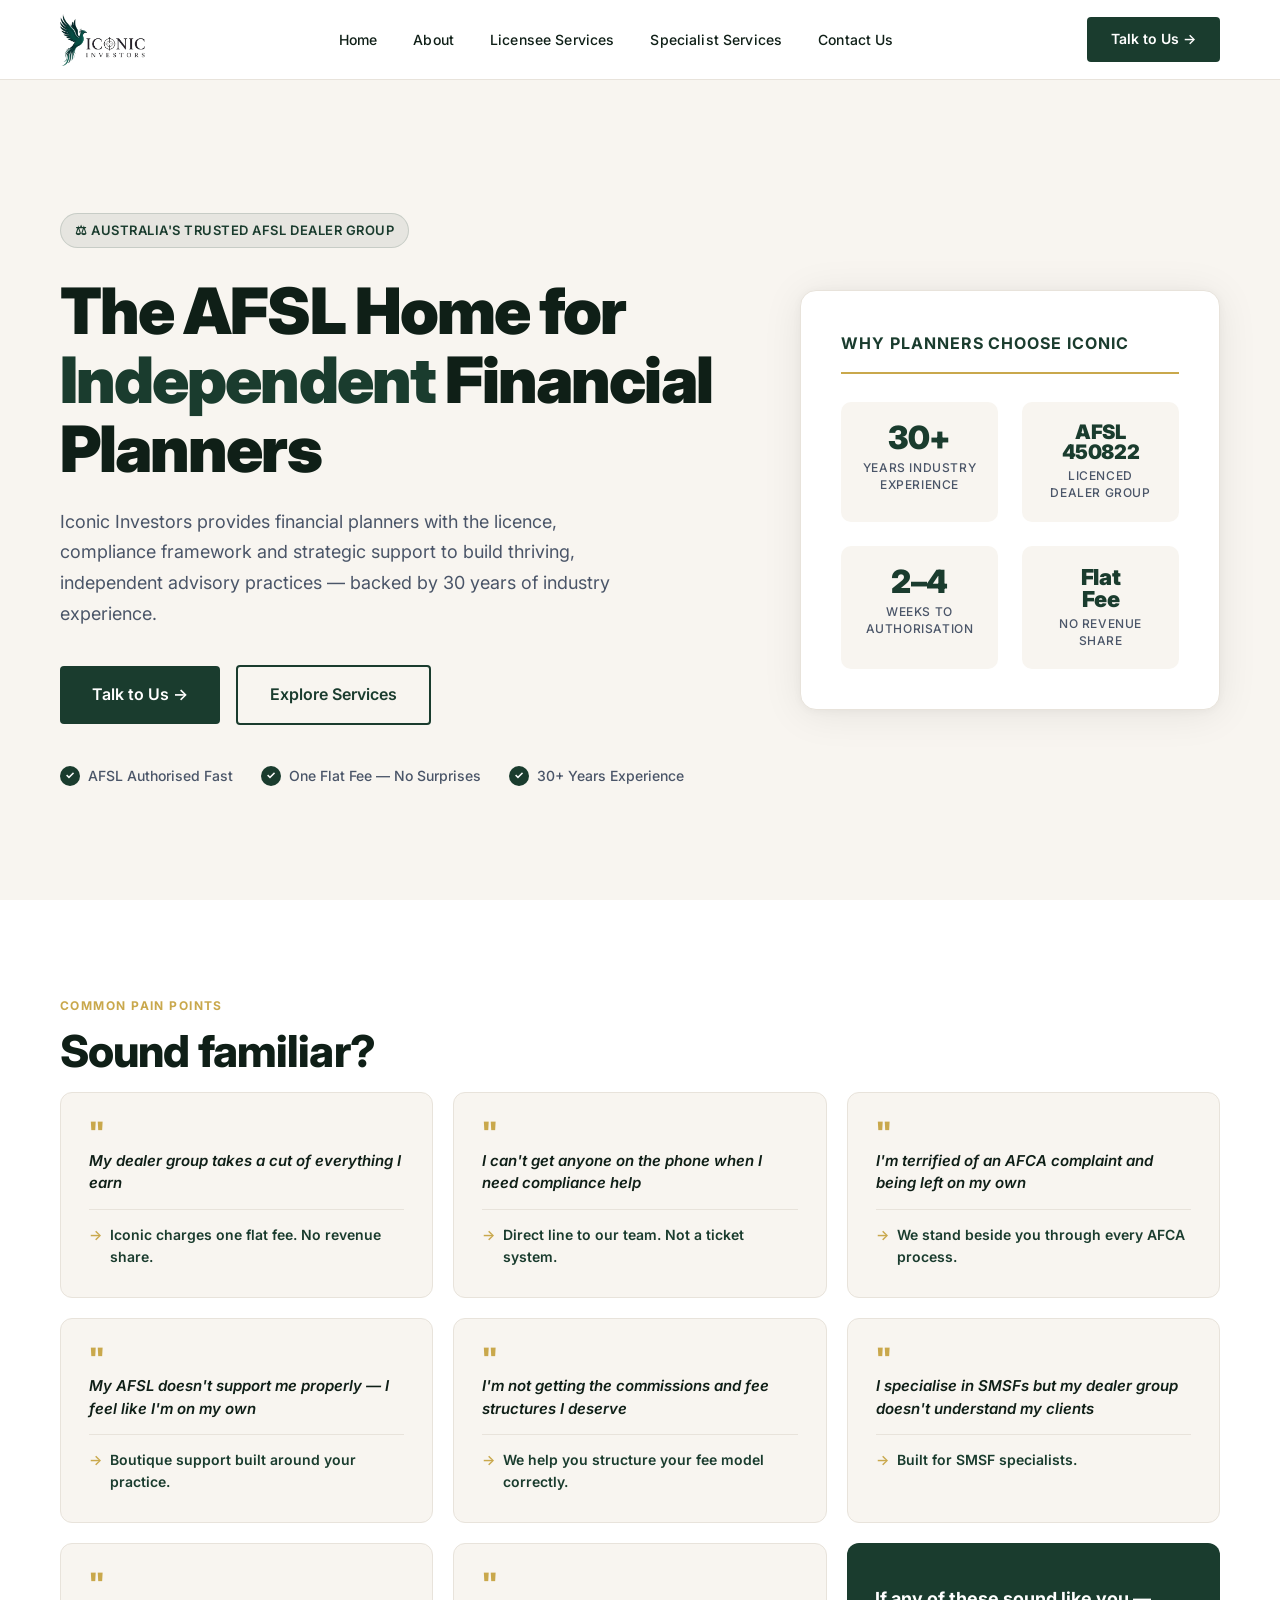
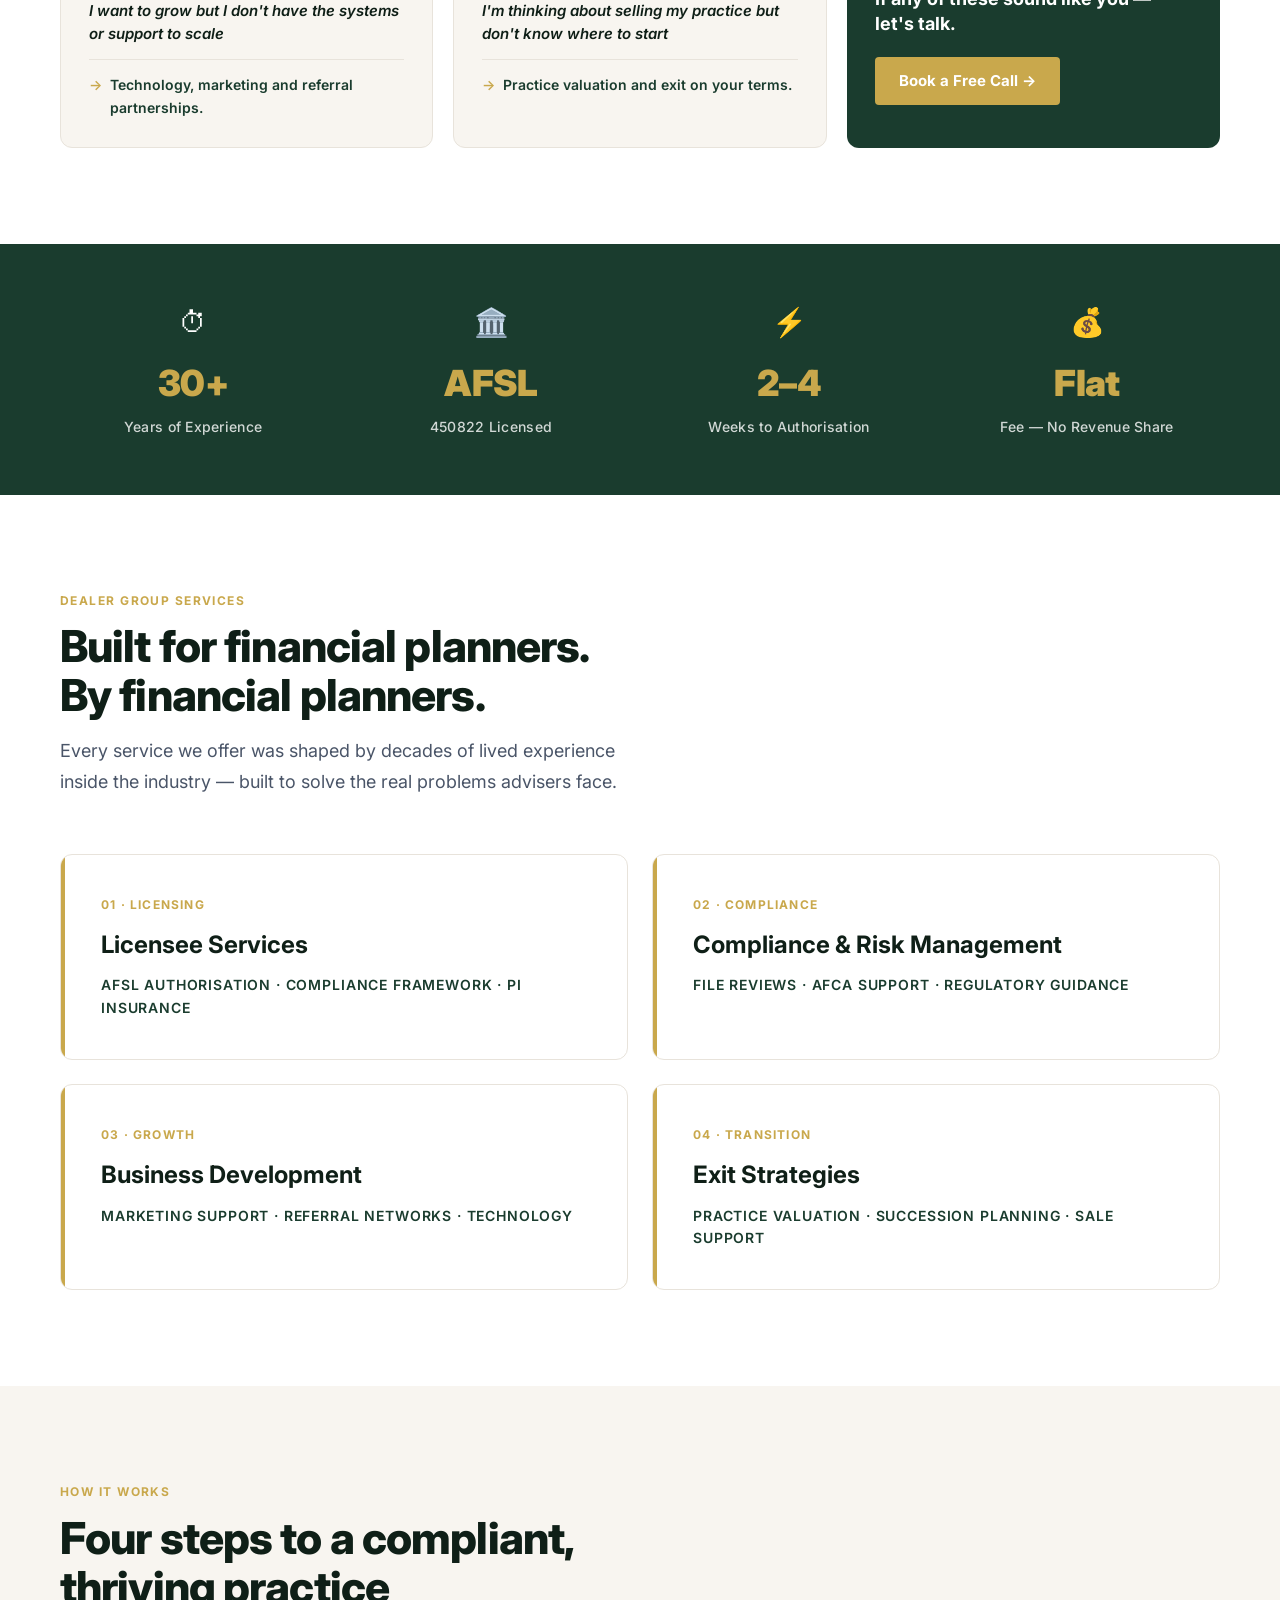
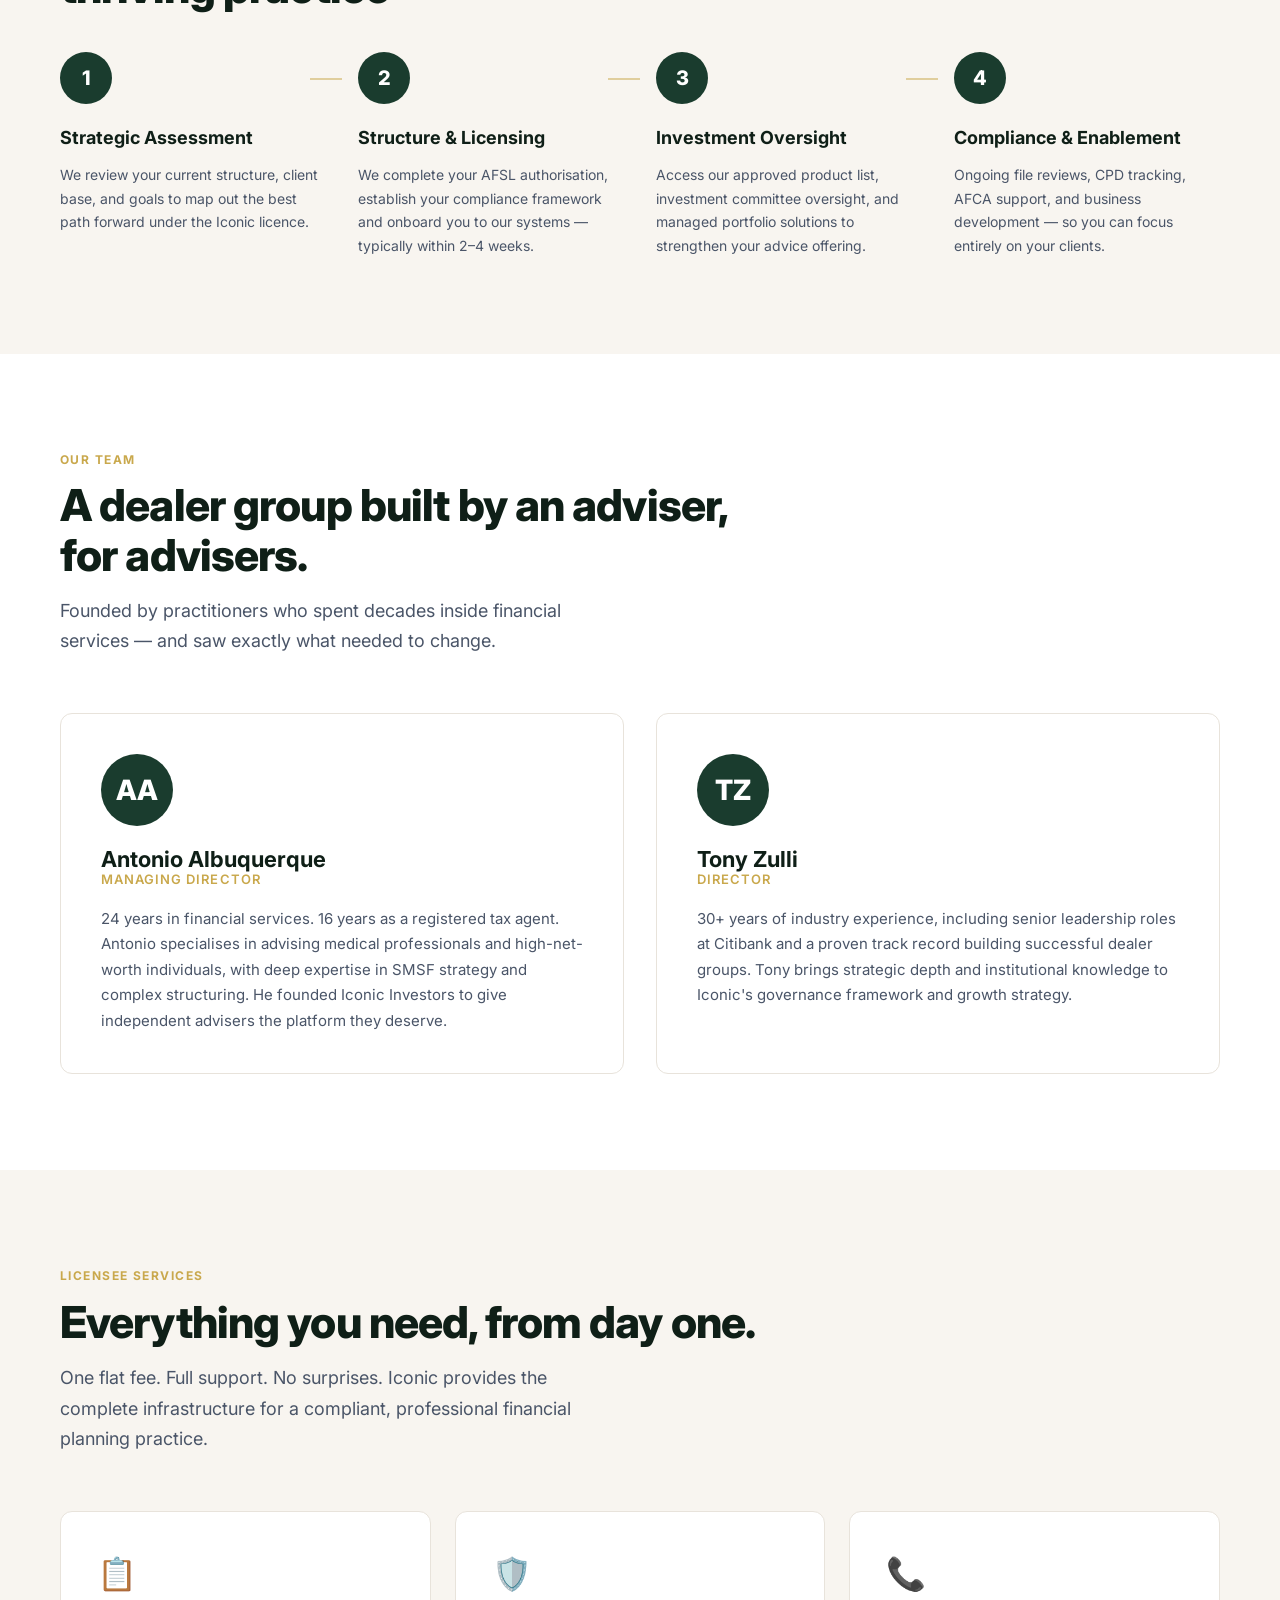
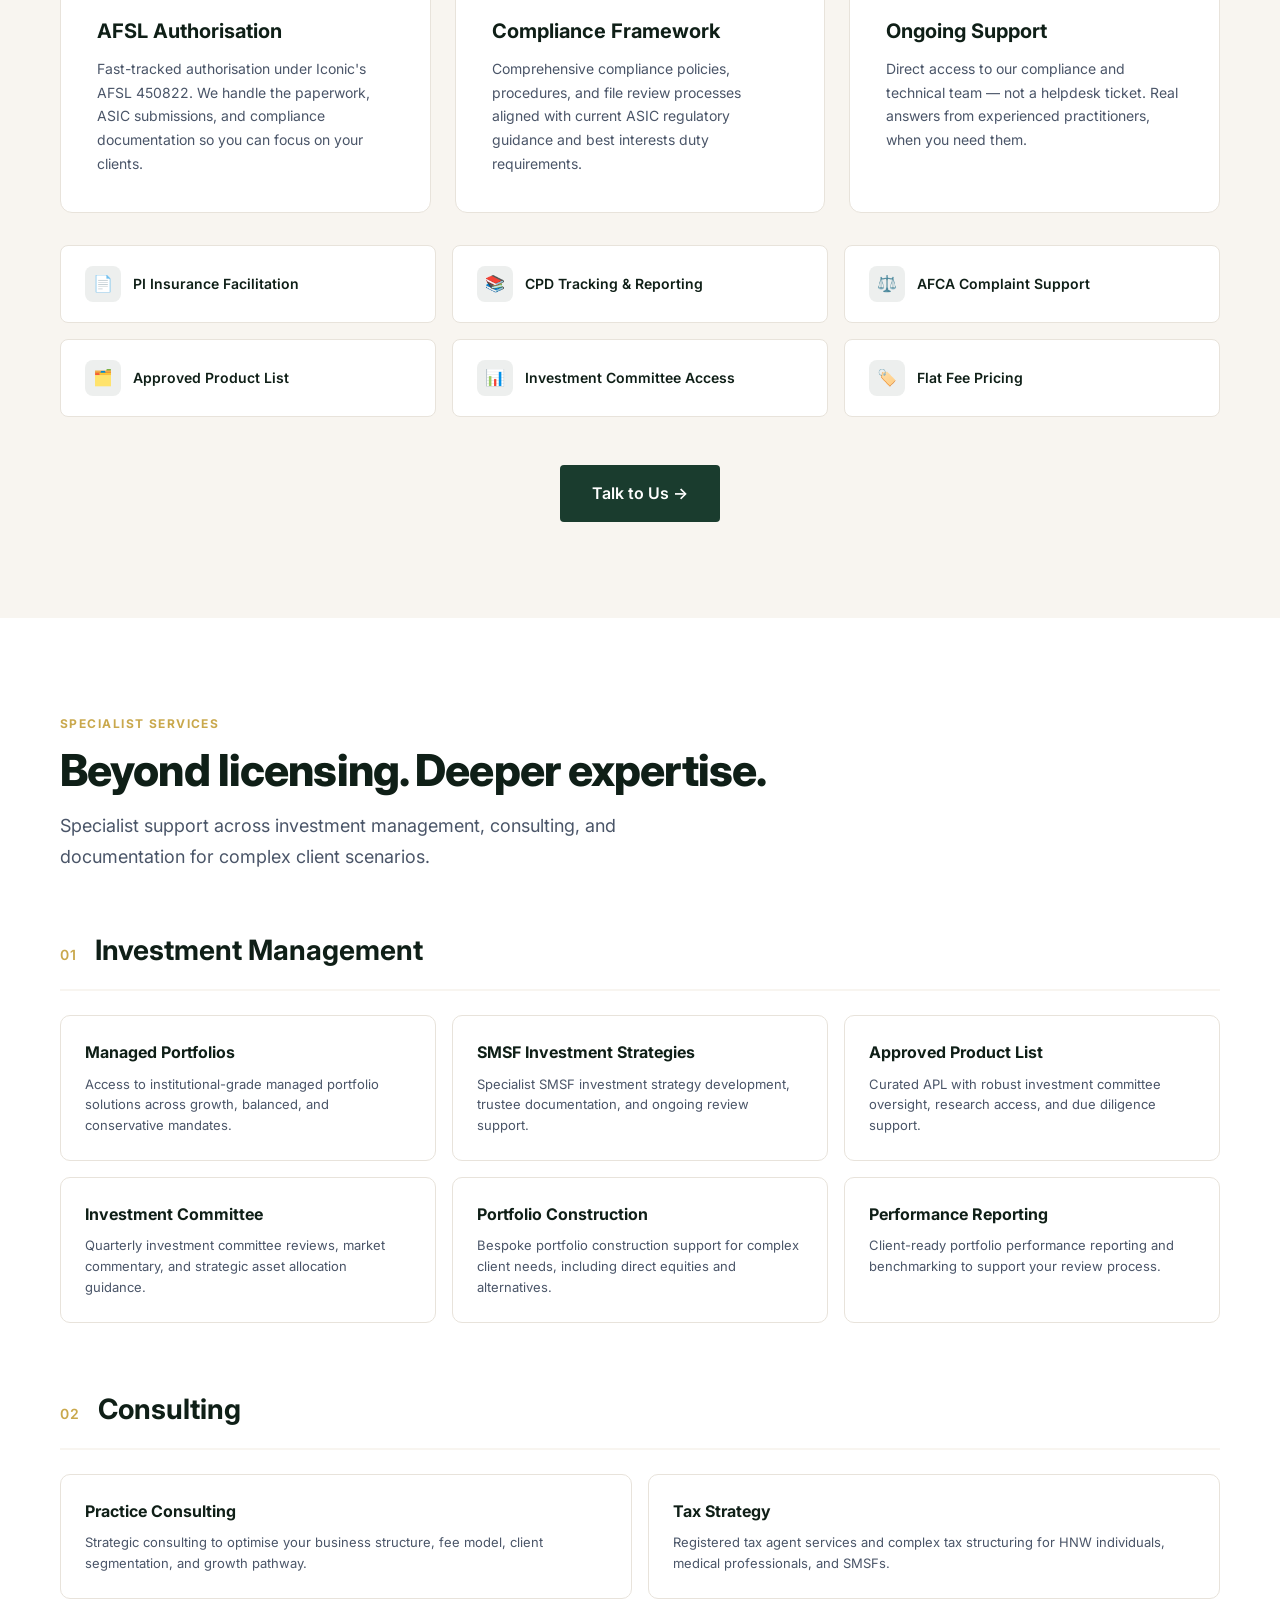
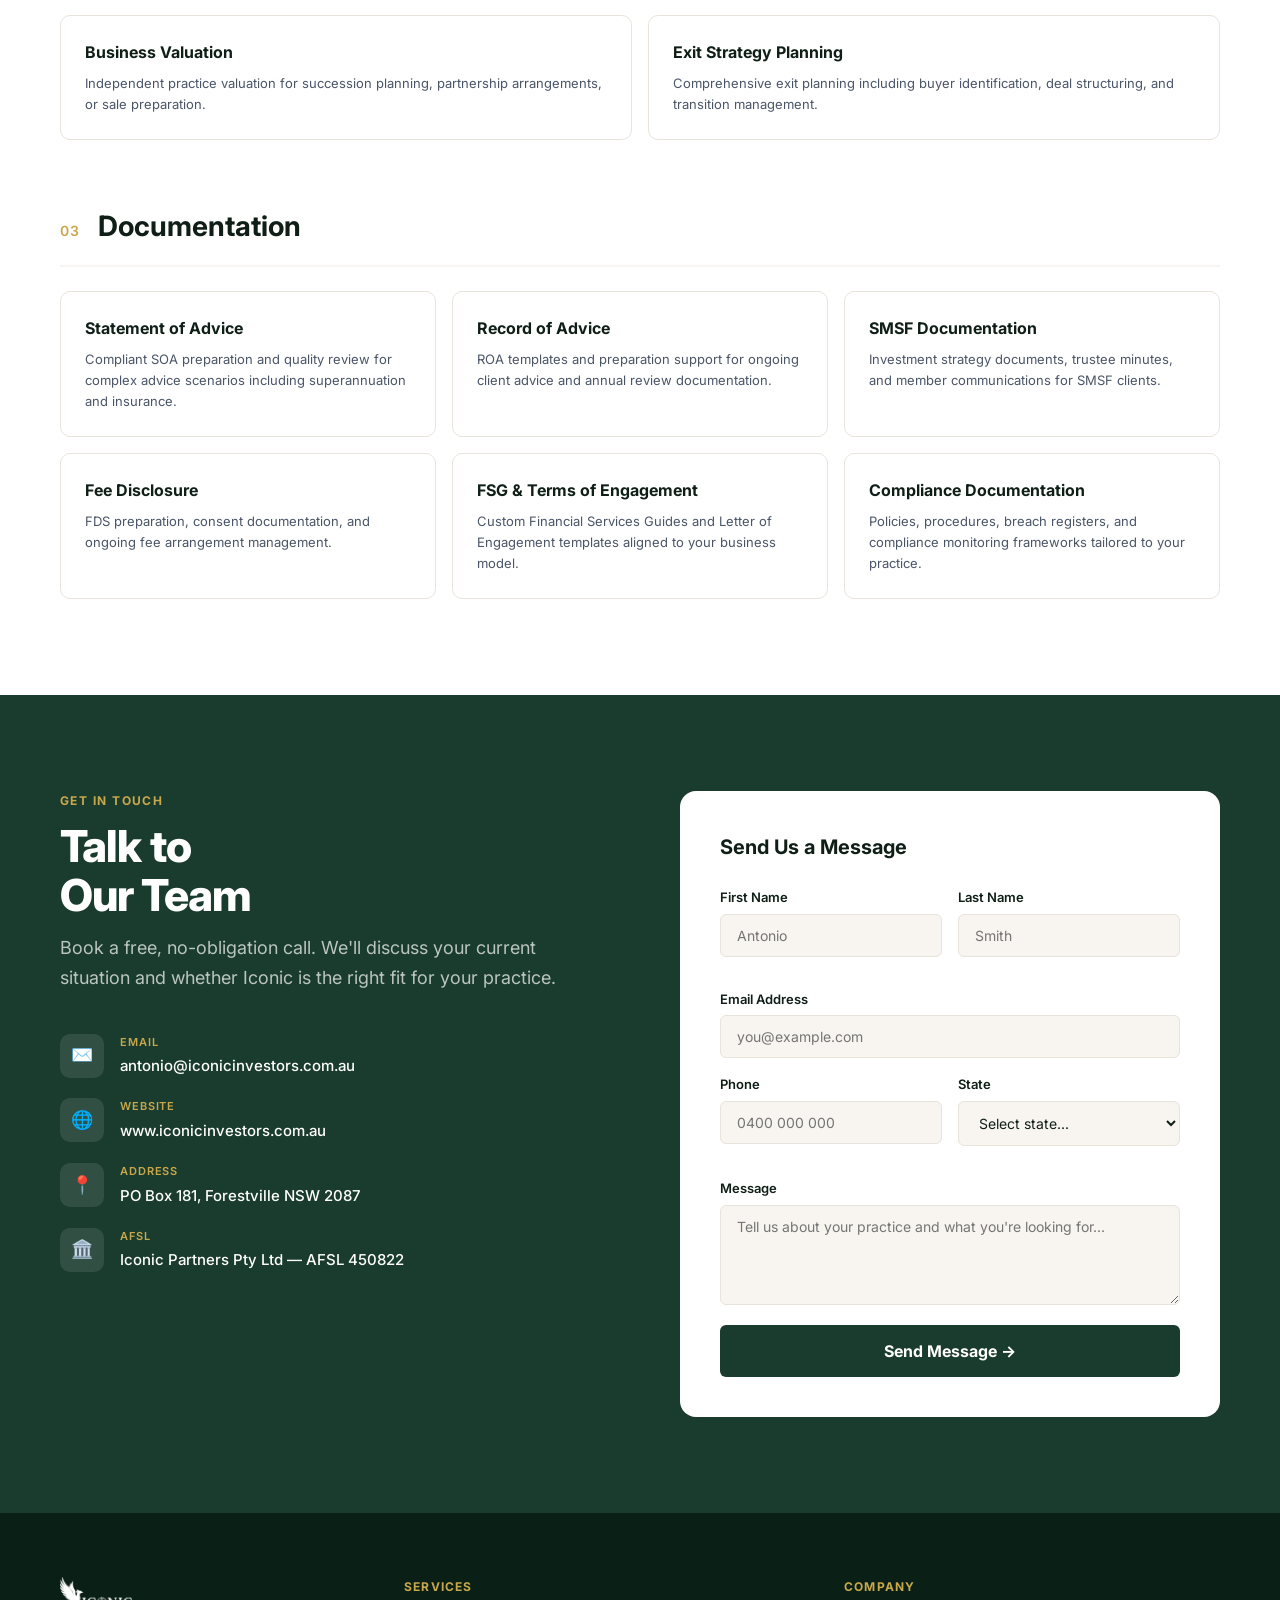
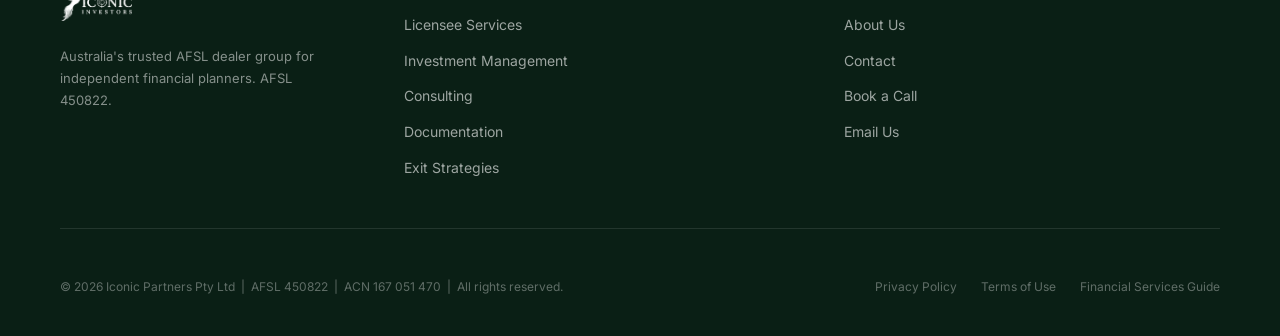
==== commit 0f3cc912: "Clean rebuild v3 - no conflicting CSS" ====
--- a/index.html
+++ b/index.html
@@ -1,2097 +1,1667 @@
 <!DOCTYPE html>
 <html lang="en">
 <head>
-  <meta charset="UTF-8" />
-  <meta name="viewport" content="width=device-width, initial-scale=1.0" />
-  <title>Iconic Investors — Australia's Trusted AFSL Dealer Group</title>
-  <meta name="description" content="Iconic Investors provides financial planners with the licence, compliance framework and strategic support to build thriving, independent advisory practices — backed by 30 years of industry experience." />
-  <link rel="preconnect" href="https://fonts.googleapis.com" />
-  <link rel="preconnect" href="https://fonts.gstatic.com" crossorigin />
-  <link href="https://fonts.googleapis.com/css2?family=Inter:wght@300;400;500;600;700;800;900&display=swap" rel="stylesheet" />
-  <style>
-    /* =============================================
-       RESET & BASE
-    ============================================= */
-    *, *::before, *::after {
-      box-sizing: border-box;
-      margin: 0;
-      padding: 0;
-    }
-    html {
-      scroll-behavior: smooth;
+<meta charset="UTF-8">
+<meta name="viewport" content="width=device-width, initial-scale=1.0">
+<title>Iconic Investors — Australia's Trusted AFSL Dealer Group</title>
+<link rel="preconnect" href="https://fonts.googleapis.com">
+<link rel="preconnect" href="https://fonts.gstatic.com" crossorigin>
+<link href="https://fonts.googleapis.com/css2?family=Inter:wght@300;400;500;600;700;800;900&display=swap" rel="stylesheet">
+<style>
+  *, *::before, *::after {
+    box-sizing: border-box;
+    margin: 0;
+    padding: 0;
+  }
+
+  :root {
+    --green: #1a3c2e;
+    --green-dark: #0a1f15;
+    --gold: #c9a84c;
+    --cream: #f8f5f0;
+    --white: #ffffff;
+    --text: #0f1f17;
+    --muted: #4a5568;
+    --pad: 60px;
+  }
+
+  html {
+    scroll-behavior: smooth;
+  }
+
+  body {
+    font-family: 'Inter', sans-serif;
+    color: var(--text);
+    background: var(--white);
+    line-height: 1.6;
+    -webkit-font-smoothing: antialiased;
+  }
+
+  /* ── NAV ── */
+  nav {
+    position: sticky;
+    top: 0;
+    z-index: 1000;
+    background: var(--white);
+    border-bottom: 1px solid #e8e3db;
+    height: 80px;
+    display: flex;
+    align-items: center;
+    padding: 0 var(--pad);
+  }
+
+  .nav-inner {
+    width: 100%;
+    display: flex;
+    align-items: center;
+    justify-content: space-between;
+  }
+
+  .nav-logo img {
+    height: 52px;
+    width: auto;
+    display: block;
+  }
+
+  .nav-links {
+    display: flex;
+    align-items: center;
+    gap: 36px;
+    list-style: none;
+  }
+
+  .nav-links a {
+    text-decoration: none;
+    color: var(--text);
+    font-size: 14px;
+    font-weight: 500;
+    letter-spacing: 0.01em;
+    transition: color 0.2s;
+  }
+
+  .nav-links a:hover {
+    color: var(--green);
+  }
+
+  .btn-nav {
+    display: inline-flex;
+    align-items: center;
+    gap: 6px;
+    background: var(--green);
+    color: var(--white);
+    text-decoration: none;
+    font-size: 14px;
+    font-weight: 600;
+    padding: 11px 24px;
+    border-radius: 4px;
+    transition: background 0.2s, transform 0.15s;
+    white-space: nowrap;
+  }
+
+  .btn-nav:hover {
+    background: #122b20;
+    transform: translateY(-1px);
+  }
+
+  /* hamburger */
+  .hamburger {
+    display: none;
+    flex-direction: column;
+    gap: 5px;
+    cursor: pointer;
+    background: none;
+    border: none;
+    padding: 4px;
+  }
+
+  .hamburger span {
+    display: block;
+    width: 24px;
+    height: 2px;
+    background: var(--text);
+    border-radius: 2px;
+    transition: all 0.3s;
+  }
+
+  .mobile-menu {
+    display: none;
+    position: fixed;
+    inset: 80px 0 0 0;
+    background: var(--white);
+    z-index: 999;
+    flex-direction: column;
+    align-items: center;
+    justify-content: center;
+    gap: 32px;
+    border-top: 1px solid #e8e3db;
+  }
+
+  .mobile-menu.open {
+    display: flex;
+  }
+
+  .mobile-menu a {
+    text-decoration: none;
+    color: var(--text);
+    font-size: 20px;
+    font-weight: 600;
+  }
+
+  .mobile-menu .btn-nav {
+    font-size: 16px;
+    padding: 14px 32px;
+  }
+
+  /* ── HERO ── */
+  .hero {
+    background: var(--cream);
+    padding: 100px var(--pad) 80px;
+    display: grid;
+    grid-template-columns: 1fr 420px;
+    gap: 64px;
+    align-items: center;
+    min-height: calc(100vh - 80px);
+  }
+
+  .hero-badge {
+    display: inline-flex;
+    align-items: center;
+    gap: 8px;
+    background: rgba(26,60,46,0.08);
+    color: var(--green);
+    font-size: 13px;
+    font-weight: 600;
+    letter-spacing: 0.04em;
+    padding: 6px 14px;
+    border-radius: 20px;
+    border: 1px solid rgba(26,60,46,0.15);
+    margin-bottom: 28px;
+    text-transform: uppercase;
+  }
+
+  .hero h1 {
+    font-size: 64px;
+    font-weight: 900;
+    line-height: 1.08;
+    letter-spacing: -0.03em;
+    color: var(--text);
+    margin-bottom: 24px;
+  }
+
+  .hero h1 em {
+    font-style: normal;
+    color: var(--green);
+  }
+
+  .hero-body {
+    font-size: 18px;
+    color: var(--muted);
+    line-height: 1.7;
+    max-width: 560px;
+    margin-bottom: 36px;
+  }
+
+  .hero-buttons {
+    display: flex;
+    align-items: center;
+    gap: 16px;
+    margin-bottom: 40px;
+    flex-wrap: wrap;
+  }
+
+  .btn-primary {
+    display: inline-flex;
+    align-items: center;
+    gap: 8px;
+    background: var(--green);
+    color: var(--white);
+    text-decoration: none;
+    font-size: 16px;
+    font-weight: 600;
+    padding: 16px 32px;
+    border-radius: 4px;
+    transition: background 0.2s, transform 0.15s;
+  }
+
+  .btn-primary:hover {
+    background: #122b20;
+    transform: translateY(-2px);
+  }
+
+  .btn-outline {
+    display: inline-flex;
+    align-items: center;
+    gap: 8px;
+    background: transparent;
+    color: var(--green);
+    text-decoration: none;
+    font-size: 16px;
+    font-weight: 600;
+    padding: 15px 32px;
+    border-radius: 4px;
+    border: 2px solid var(--green);
+    transition: background 0.2s, color 0.2s;
+  }
+
+  .btn-outline:hover {
+    background: var(--green);
+    color: var(--white);
+  }
+
+  .hero-trust {
+    display: flex;
+    align-items: center;
+    gap: 28px;
+    flex-wrap: wrap;
+  }
+
+  .trust-item {
+    display: flex;
+    align-items: center;
+    gap: 8px;
+    font-size: 14px;
+    font-weight: 500;
+    color: var(--muted);
+  }
+
+  .trust-item .check {
+    width: 20px;
+    height: 20px;
+    background: var(--green);
+    color: var(--white);
+    border-radius: 50%;
+    display: flex;
+    align-items: center;
+    justify-content: center;
+    font-size: 11px;
+    font-weight: 700;
+    flex-shrink: 0;
+  }
+
+  /* Hero card */
+  .hero-card {
+    background: var(--white);
+    border-radius: 16px;
+    padding: 40px;
+    box-shadow: 0 4px 40px rgba(0,0,0,0.08), 0 1px 8px rgba(0,0,0,0.04);
+    border: 1px solid #e8e3db;
+  }
+
+  .hero-card h3 {
+    font-size: 16px;
+    font-weight: 700;
+    color: var(--green);
+    text-transform: uppercase;
+    letter-spacing: 0.06em;
+    margin-bottom: 28px;
+    padding-bottom: 16px;
+    border-bottom: 2px solid var(--gold);
+  }
+
+  .stat-grid {
+    display: grid;
+    grid-template-columns: 1fr 1fr;
+    gap: 24px;
+  }
+
+  .stat-item {
+    padding: 20px;
+    background: var(--cream);
+    border-radius: 10px;
+    text-align: center;
+  }
+
+  .stat-number {
+    font-size: 32px;
+    font-weight: 900;
+    color: var(--green);
+    line-height: 1;
+    margin-bottom: 6px;
+    letter-spacing: -0.02em;
+  }
+
+  .stat-label {
+    font-size: 12px;
+    font-weight: 500;
+    color: var(--muted);
+    text-transform: uppercase;
+    letter-spacing: 0.05em;
+    line-height: 1.4;
+  }
+
+  /* ── SECTION SHARED ── */
+  section {
+    padding: 96px var(--pad);
+  }
+
+  .section-eyebrow {
+    font-size: 12px;
+    font-weight: 700;
+    letter-spacing: 0.12em;
+    text-transform: uppercase;
+    color: var(--gold);
+    margin-bottom: 12px;
+  }
+
+  .section-heading {
+    font-size: 44px;
+    font-weight: 800;
+    line-height: 1.12;
+    letter-spacing: -0.02em;
+    color: var(--text);
+    margin-bottom: 16px;
+  }
+
+  .section-sub {
+    font-size: 18px;
+    color: var(--muted);
+    max-width: 560px;
+    margin-bottom: 56px;
+    line-height: 1.7;
+  }
+
+  /* ── PAIN POINTS ── */
+  .pain-section {
+    background: var(--white);
+  }
+
+  .pain-grid {
+    display: grid;
+    grid-template-columns: repeat(3, 1fr);
+    gap: 20px;
+  }
+
+  .pain-card {
+    background: var(--cream);
+    border-radius: 12px;
+    padding: 28px;
+    border: 1px solid #e8e3db;
+    transition: transform 0.2s, box-shadow 0.2s;
+  }
+
+  .pain-card:hover {
+    transform: translateY(-3px);
+    box-shadow: 0 8px 32px rgba(0,0,0,0.08);
+  }
+
+  .pain-card .quote {
+    font-size: 15px;
+    font-weight: 600;
+    color: var(--text);
+    line-height: 1.5;
+    margin-bottom: 14px;
+    font-style: italic;
+  }
+
+  .pain-card .quote::before {
+    content: '"';
+    color: var(--gold);
+    font-size: 28px;
+    font-weight: 900;
+    line-height: 0.8;
+    display: block;
+    margin-bottom: 6px;
+    font-style: normal;
+  }
+
+  .pain-card .answer {
+    font-size: 14px;
+    color: var(--green);
+    font-weight: 600;
+    padding-top: 14px;
+    border-top: 1px solid #e8e3db;
+    display: flex;
+    align-items: flex-start;
+    gap: 8px;
+  }
+
+  .pain-card .answer::before {
+    content: '→';
+    flex-shrink: 0;
+    color: var(--gold);
+  }
+
+  .pain-cta-card {
+    background: var(--green);
+    border-radius: 12px;
+    padding: 28px;
+    display: flex;
+    flex-direction: column;
+    justify-content: center;
+    align-items: flex-start;
+    gap: 20px;
+  }
+
+  .pain-cta-card p {
+    font-size: 18px;
+    font-weight: 700;
+    color: var(--white);
+    line-height: 1.4;
+  }
+
+  .pain-cta-card a {
+    display: inline-flex;
+    align-items: center;
+    gap: 8px;
+    background: var(--gold);
+    color: var(--white);
+    text-decoration: none;
+    font-size: 15px;
+    font-weight: 700;
+    padding: 12px 24px;
+    border-radius: 4px;
+    transition: opacity 0.2s;
+  }
+
+  .pain-cta-card a:hover {
+    opacity: 0.9;
+  }
+
+  /* ── TRUST BAR ── */
+  .trust-bar {
+    background: var(--green);
+    padding: 56px var(--pad);
+    display: grid;
+    grid-template-columns: repeat(4, 1fr);
+    gap: 32px;
+  }
+
+  .trust-stat {
+    text-align: center;
+    color: var(--white);
+  }
+
+  .trust-stat .icon {
+    font-size: 28px;
+    margin-bottom: 10px;
+    display: block;
+  }
+
+  .trust-stat .value {
+    font-size: 36px;
+    font-weight: 900;
+    letter-spacing: -0.02em;
+    margin-bottom: 4px;
+    color: var(--gold);
+  }
+
+  .trust-stat .label {
+    font-size: 14px;
+    font-weight: 500;
+    opacity: 0.8;
+    letter-spacing: 0.02em;
+  }
+
+  /* ── SERVICES ── */
+  .services-section {
+    background: var(--white);
+  }
+
+  .services-grid {
+    display: grid;
+    grid-template-columns: repeat(2, 1fr);
+    gap: 24px;
+  }
+
+  .service-card {
+    border: 1px solid #e8e3db;
+    border-radius: 12px;
+    padding: 40px;
+    transition: border-color 0.2s, box-shadow 0.2s;
+    position: relative;
+    overflow: hidden;
+  }
+
+  .service-card::before {
+    content: '';
+    position: absolute;
+    top: 0;
+    left: 0;
+    width: 4px;
+    height: 100%;
+    background: var(--gold);
+  }
+
+  .service-card:hover {
+    border-color: var(--green);
+    box-shadow: 0 8px 40px rgba(0,0,0,0.08);
+  }
+
+  .service-num {
+    font-size: 12px;
+    font-weight: 700;
+    letter-spacing: 0.1em;
+    color: var(--gold);
+    text-transform: uppercase;
+    margin-bottom: 12px;
+  }
+
+  .service-title {
+    font-size: 24px;
+    font-weight: 700;
+    color: var(--text);
+    margin-bottom: 10px;
+  }
+
+  .service-sub {
+    font-size: 14px;
+    color: var(--green);
+    font-weight: 600;
+    text-transform: uppercase;
+    letter-spacing: 0.06em;
+  }
+
+  /* ── PROCESS ── */
+  .process-section {
+    background: var(--cream);
+  }
+
+  .process-steps {
+    display: grid;
+    grid-template-columns: repeat(4, 1fr);
+    gap: 32px;
+    counter-reset: step;
+  }
+
+  .process-step {
+    position: relative;
+    padding-top: 24px;
+  }
+
+  .step-number {
+    width: 52px;
+    height: 52px;
+    background: var(--green);
+    color: var(--white);
+    border-radius: 50%;
+    display: flex;
+    align-items: center;
+    justify-content: center;
+    font-size: 20px;
+    font-weight: 800;
+    margin-bottom: 20px;
+    flex-shrink: 0;
+  }
+
+  .step-title {
+    font-size: 18px;
+    font-weight: 700;
+    color: var(--text);
+    margin-bottom: 10px;
+  }
+
+  .step-body {
+    font-size: 14px;
+    color: var(--muted);
+    line-height: 1.7;
+  }
+
+  .process-step::after {
+    content: '';
+    position: absolute;
+    top: 50px;
+    right: -16px;
+    width: 32px;
+    height: 2px;
+    background: var(--gold);
+    opacity: 0.5;
+  }
+
+  .process-step:last-child::after {
+    display: none;
+  }
+
+  /* ── ABOUT ── */
+  .about-section {
+    background: var(--white);
+  }
+
+  .team-grid {
+    display: grid;
+    grid-template-columns: repeat(2, 1fr);
+    gap: 32px;
+  }
+
+  .team-card {
+    border: 1px solid #e8e3db;
+    border-radius: 12px;
+    padding: 40px;
+    display: flex;
+    flex-direction: column;
+    gap: 16px;
+  }
+
+  .team-avatar {
+    width: 72px;
+    height: 72px;
+    background: var(--green);
+    border-radius: 50%;
+    display: flex;
+    align-items: center;
+    justify-content: center;
+    font-size: 28px;
+    font-weight: 800;
+    color: var(--white);
+    flex-shrink: 0;
+  }
+
+  .team-name {
+    font-size: 22px;
+    font-weight: 700;
+    color: var(--text);
+  }
+
+  .team-title {
+    font-size: 13px;
+    font-weight: 600;
+    color: var(--gold);
+    text-transform: uppercase;
+    letter-spacing: 0.08em;
+    margin-top: -8px;
+  }
+
+  .team-bio {
+    font-size: 15px;
+    color: var(--muted);
+    line-height: 1.7;
+  }
+
+  /* ── LICENSEE SERVICES ── */
+  .licensee-section {
+    background: var(--cream);
+  }
+
+  .featured-cards {
+    display: grid;
+    grid-template-columns: repeat(3, 1fr);
+    gap: 24px;
+    margin-bottom: 32px;
+  }
+
+  .featured-card {
+    background: var(--white);
+    border-radius: 12px;
+    padding: 36px;
+    border: 1px solid #e8e3db;
+    transition: transform 0.2s, box-shadow 0.2s;
+  }
+
+  .featured-card:hover {
+    transform: translateY(-3px);
+    box-shadow: 0 8px 32px rgba(0,0,0,0.08);
+  }
+
+  .featured-card .fc-icon {
+    font-size: 32px;
+    margin-bottom: 16px;
+    display: block;
+  }
+
+  .featured-card h3 {
+    font-size: 20px;
+    font-weight: 700;
+    color: var(--text);
+    margin-bottom: 10px;
+  }
+
+  .featured-card p {
+    font-size: 14px;
+    color: var(--muted);
+    line-height: 1.7;
+  }
+
+  .service-tiles {
+    display: grid;
+    grid-template-columns: repeat(3, 1fr);
+    gap: 16px;
+    margin-bottom: 48px;
+  }
+
+  .service-tile {
+    background: var(--white);
+    border: 1px solid #e8e3db;
+    border-radius: 8px;
+    padding: 20px 24px;
+    display: flex;
+    align-items: center;
+    gap: 12px;
+    font-size: 14px;
+    font-weight: 600;
+    color: var(--text);
+  }
+
+  .service-tile .tile-icon {
+    width: 36px;
+    height: 36px;
+    background: rgba(26,60,46,0.08);
+    border-radius: 8px;
+    display: flex;
+    align-items: center;
+    justify-content: center;
+    font-size: 16px;
+    flex-shrink: 0;
+  }
+
+  .section-cta {
+    text-align: center;
+    margin-top: 8px;
+  }
+
+  /* ── SPECIALIST SERVICES ── */
+  .specialist-section {
+    background: var(--white);
+  }
+
+  .specialist-block {
+    margin-bottom: 64px;
+  }
+
+  .specialist-block:last-child {
+    margin-bottom: 0;
+  }
+
+  .block-heading {
+    font-size: 28px;
+    font-weight: 700;
+    color: var(--text);
+    margin-bottom: 8px;
+    padding-bottom: 16px;
+    border-bottom: 2px solid var(--cream);
+  }
+
+  .block-heading span {
+    color: var(--gold);
+    font-size: 14px;
+    font-weight: 600;
+    text-transform: uppercase;
+    letter-spacing: 0.08em;
+    margin-right: 12px;
+  }
+
+  .spec-grid {
+    display: grid;
+    grid-template-columns: repeat(3, 1fr);
+    gap: 16px;
+    margin-top: 24px;
+  }
+
+  .spec-card {
+    border: 1px solid #e8e3db;
+    border-radius: 10px;
+    padding: 24px;
+    transition: border-color 0.2s;
+  }
+
+  .spec-card:hover {
+    border-color: var(--green);
+  }
+
+  .spec-card h4 {
+    font-size: 16px;
+    font-weight: 700;
+    color: var(--text);
+    margin-bottom: 8px;
+  }
+
+  .spec-card p {
+    font-size: 13px;
+    color: var(--muted);
+    line-height: 1.6;
+  }
+
+  /* ── CONTACT ── */
+  .contact-section {
+    background: var(--green);
+    padding: 96px var(--pad);
+  }
+
+  .contact-inner {
+    display: grid;
+    grid-template-columns: 1fr 1fr;
+    gap: 80px;
+    align-items: start;
+  }
+
+  .contact-section .section-heading {
+    color: var(--white);
+    margin-bottom: 12px;
+  }
+
+  .contact-section .section-sub {
+    color: rgba(255,255,255,0.7);
+    margin-bottom: 40px;
+  }
+
+  .contact-details {
+    display: flex;
+    flex-direction: column;
+    gap: 20px;
+  }
+
+  .contact-item {
+    display: flex;
+    align-items: flex-start;
+    gap: 16px;
+  }
+
+  .contact-item .ci-icon {
+    width: 44px;
+    height: 44px;
+    background: rgba(255,255,255,0.1);
+    border-radius: 10px;
+    display: flex;
+    align-items: center;
+    justify-content: center;
+    font-size: 18px;
+    flex-shrink: 0;
+  }
+
+  .contact-item .ci-label {
+    font-size: 11px;
+    font-weight: 600;
+    color: var(--gold);
+    text-transform: uppercase;
+    letter-spacing: 0.08em;
+    margin-bottom: 3px;
+  }
+
+  .contact-item .ci-value {
+    font-size: 15px;
+    color: var(--white);
+    font-weight: 500;
+  }
+
+  .contact-item .ci-value a {
+    color: var(--white);
+    text-decoration: none;
+  }
+
+  /* Contact form */
+  .contact-form {
+    background: var(--white);
+    border-radius: 16px;
+    padding: 40px;
+  }
+
+  .contact-form h3 {
+    font-size: 20px;
+    font-weight: 700;
+    color: var(--text);
+    margin-bottom: 24px;
+  }
+
+  .form-row {
+    display: grid;
+    grid-template-columns: 1fr 1fr;
+    gap: 16px;
+    margin-bottom: 16px;
+  }
+
+  .form-group {
+    display: flex;
+    flex-direction: column;
+    gap: 6px;
+    margin-bottom: 16px;
+  }
+
+  .form-group label {
+    font-size: 13px;
+    font-weight: 600;
+    color: var(--text);
+  }
+
+  .form-group input,
+  .form-group select,
+  .form-group textarea {
+    font-family: 'Inter', sans-serif;
+    font-size: 14px;
+    color: var(--text);
+    background: var(--cream);
+    border: 1px solid #e8e3db;
+    border-radius: 6px;
+    padding: 12px 16px;
+    transition: border-color 0.2s, box-shadow 0.2s;
+    outline: none;
+    width: 100%;
+  }
+
+  .form-group input:focus,
+  .form-group select:focus,
+  .form-group textarea:focus {
+    border-color: var(--green);
+    box-shadow: 0 0 0 3px rgba(26,60,46,0.08);
+  }
+
+  .form-group textarea {
+    resize: vertical;
+    min-height: 100px;
+  }
+
+  .btn-submit {
+    width: 100%;
+    background: var(--green);
+    color: var(--white);
+    border: none;
+    border-radius: 6px;
+    padding: 16px;
+    font-family: 'Inter', sans-serif;
+    font-size: 16px;
+    font-weight: 700;
+    cursor: pointer;
+    transition: background 0.2s;
+    margin-top: 4px;
+  }
+
+  .btn-submit:hover {
+    background: #122b20;
+  }
+
+  /* ── FOOTER ── */
+  footer {
+    background: #0a1f15;
+    padding: 64px var(--pad) 40px;
+  }
+
+  .footer-top {
+    display: grid;
+    grid-template-columns: 280px 1fr 1fr;
+    gap: 64px;
+    margin-bottom: 48px;
+    padding-bottom: 48px;
+    border-bottom: 1px solid rgba(255,255,255,0.1);
+  }
+
+  .footer-brand img {
+    height: 44px;
+    width: auto;
+    margin-bottom: 16px;
+  }
+
+  .footer-brand p {
+    font-size: 13px;
+    color: rgba(255,255,255,0.5);
+    line-height: 1.7;
+  }
+
+  .footer-col h4 {
+    font-size: 12px;
+    font-weight: 700;
+    letter-spacing: 0.1em;
+    text-transform: uppercase;
+    color: var(--gold);
+    margin-bottom: 16px;
+  }
+
+  .footer-col ul {
+    list-style: none;
+    display: flex;
+    flex-direction: column;
+    gap: 10px;
+  }
+
+  .footer-col ul a {
+    text-decoration: none;
+    color: rgba(255,255,255,0.6);
+    font-size: 14px;
+    transition: color 0.2s;
+  }
+
+  .footer-col ul a:hover {
+    color: var(--white);
+  }
+
+  .footer-bottom {
+    display: flex;
+    align-items: center;
+    justify-content: space-between;
+    flex-wrap: wrap;
+    gap: 16px;
+  }
+
+  .footer-bottom p {
+    font-size: 12px;
+    color: rgba(255,255,255,0.35);
+  }
+
+  .footer-legal {
+    display: flex;
+    gap: 24px;
+  }
+
+  .footer-legal a {
+    font-size: 12px;
+    color: rgba(255,255,255,0.35);
+    text-decoration: none;
+    transition: color 0.2s;
+  }
+
+  .footer-legal a:hover {
+    color: rgba(255,255,255,0.7);
+  }
+
+  /* ── RESPONSIVE ── */
+  @media (max-width: 1100px) {
+    :root { --pad: 40px; }
+
+    .hero {
+      grid-template-columns: 1fr;
+      min-height: auto;
+      padding-bottom: 80px;
+    }
+
+    .hero-card {
+      max-width: 480px;
+    }
+
+    .hero h1 {
+      font-size: 52px;
+    }
+
+    .trust-bar {
+      grid-template-columns: repeat(2, 1fr);
+    }
+
+    .process-steps {
+      grid-template-columns: repeat(2, 1fr);
+    }
+
+    .process-step::after {
+      display: none;
+    }
+  }
+
+  @media (max-width: 768px) {
+    :root { --pad: 24px; }
+
+    .nav-links,
+    .btn-nav {
+      display: none;
+    }
+
+    .hamburger {
+      display: flex;
+    }
+
+    .hero h1 {
+      font-size: 38px;
+    }
+
+    .hero-body {
       font-size: 16px;
     }
-    body {
-      font-family: 'Inter', system-ui, -apple-system, sans-serif;
-      background: #ffffff;
-      color: #0f1f17;
-      line-height: 1.6;
-      -webkit-font-smoothing: antialiased;
-      -moz-osx-font-smoothing: grayscale;
-    }
-    img { max-width: 100%; height: auto; display: block; }
-    a { text-decoration: none; color: inherit; }
-    ul { list-style: none; }
-
-    /* =============================================
-       CSS VARIABLES
-    ============================================= */
-    :root {
-      --green: #1a3c2e;
-      --green-dark: #122b20;
-      --green-deeper: #0a1f15;
-      --green-light: #e8f5ee;
-      --gold: #c9a84c;
-      --gold-light: #f0d98a;
-      --cream: #f8f5f0;
-      --white: #ffffff;
-      --text-dark: #0f1f17;
-      --text-muted: #4a5568;
-      --border: #e2ddd6;
-      --shadow-sm: 0 1px 3px rgba(15,31,23,0.08), 0 1px 2px rgba(15,31,23,0.06);
-      --shadow-md: 0 4px 12px rgba(15,31,23,0.1), 0 2px 6px rgba(15,31,23,0.06);
-      --shadow-lg: 0 10px 30px rgba(15,31,23,0.12), 0 4px 12px rgba(15,31,23,0.08);
-      --radius: 8px;
-      --transition: 0.2s ease;
-      --section-py: 100px;
-    }
-
-    /* =============================================
-       TYPOGRAPHY
-    ============================================= */
-    h1, h2, h3, h4, h5 {
-      color: var(--text-dark);
-      line-height: 1.15;
-      letter-spacing: -0.02em;
-    }
-    .eyebrow {
-      font-size: 11px;
-      font-weight: 700;
-      letter-spacing: 0.14em;
-      text-transform: uppercase;
-      color: var(--gold);
-      margin-bottom: 16px;
-    }
-
-    /* =============================================
-       LAYOUT
-    ============================================= */
-    .container {
-      max-width: 1100px;
-      margin: 0 auto;
-      padding: 0 40px;
-    }
-    @media (max-width: 1100px) {
-      .container { padding: 0 20px; }
-      :root { --section-py: 60px; }
-    }
-
-    /* =============================================
-       ANIMATIONS
-    ============================================= */
-    .fade-up {
-      opacity: 1;
-      transform: translateY(0);
-      transition: opacity 0.6s ease, transform 0.6s ease;
-    }
-    .fade-up.visible {
-      opacity: 1;
-      transform: translateY(0);
-    }
-    .fade-up-delay-1 { transition-delay: 0.1s; }
-    .fade-up-delay-2 { transition-delay: 0.2s; }
-    .fade-up-delay-3 { transition-delay: 0.3s; }
-    .fade-up-delay-4 { transition-delay: 0.4s; }
-
-    /* =============================================
-       NAVIGATION
-    ============================================= */
-    .nav {
-      position: fixed;
-      top: 0;
-      left: 0;
-      right: 0;
-      z-index: 1000;
-      background: var(--white);
-      border-bottom: 1px solid var(--border);
-      transition: box-shadow var(--transition);
-      height: 80px;
-    }
-    .nav.scrolled {
-      box-shadow: 0 2px 20px rgba(15,31,23,0.1);
-    }
-    .nav-inner {
-      max-width: 1100px;
-      margin: 0 auto;
-      padding: 0 40px;
-      height: 80px;
-      display: flex;
-      align-items: center;
-      justify-content: space-between;
-      gap: 24px;
-    }
-    .nav-logo {
-      flex-shrink: 0;
-    }
-    .nav-logo img {
-      height: 80px;
-      width: auto;
-      display: block;
-      background: transparent;
-    }
-    .nav-links {
-      display: flex;
-      align-items: center;
+
+    .hero-buttons {
+      flex-direction: column;
+      align-items: flex-start;
+    }
+
+    .hero-trust {
+      flex-direction: column;
+      align-items: flex-start;
+      gap: 12px;
+    }
+
+    .pain-grid,
+    .services-grid,
+    .team-grid,
+    .featured-cards,
+    .service-tiles,
+    .spec-grid {
+      grid-template-columns: 1fr;
+    }
+
+    .form-row {
+      grid-template-columns: 1fr;
+    }
+
+    .contact-inner {
+      grid-template-columns: 1fr;
+      gap: 40px;
+    }
+
+    .trust-bar {
+      grid-template-columns: 1fr 1fr;
+    }
+
+    .process-steps {
+      grid-template-columns: 1fr;
+    }
+
+    .footer-top {
+      grid-template-columns: 1fr;
       gap: 32px;
     }
-    .nav-links a {
-      font-size: 14px;
-      font-weight: 500;
-      color: var(--text-muted);
-      transition: color var(--transition);
-      position: relative;
-    }
-    .nav-links a::after {
-      content: '';
-      position: absolute;
-      bottom: -4px;
-      left: 0;
-      width: 0;
-      height: 2px;
-      background: var(--green);
-      transition: width var(--transition);
-    }
-    .nav-links a:hover {
-      color: var(--green);
-    }
-    .nav-links a:hover::after {
-      width: 100%;
-    }
-    .nav-cta {
-      flex-shrink: 0;
-      display: inline-flex;
-      align-items: center;
-      gap: 6px;
-      background: var(--green);
-      color: var(--white);
-      font-size: 14px;
-      font-weight: 600;
-      padding: 10px 22px;
-      border-radius: 100px;
-      transition: background var(--transition), transform var(--transition), box-shadow var(--transition);
-    }
-    .nav-cta:hover {
-      background: var(--green-dark);
-      transform: translateY(-1px);
-      box-shadow: 0 4px 12px rgba(26,60,46,0.3);
-    }
-    .nav-hamburger {
-      display: none;
+
+    .footer-bottom {
       flex-direction: column;
-      gap: 5px;
-      cursor: pointer;
-      padding: 4px;
-      background: none;
-      border: none;
-    }
-    .nav-hamburger span {
-      display: block;
-      width: 24px;
-      height: 2px;
-      background: var(--green);
-      border-radius: 2px;
-      transition: all 0.3s ease;
-    }
-    .nav-mobile {
-      display: none;
-      position: fixed;
-      top: 72px;
-      left: 0;
-      right: 0;
-      background: #ffffff;
-      border-bottom: 2px solid #e2ddd6;
-      padding: 20px 24px;
-      flex-direction: column;
-      gap: 0;
-      box-shadow: 0 8px 32px rgba(15,31,23,0.15);
-      z-index: 999;
-    }
-    .nav-mobile.open { display: flex; }
-    .nav-mobile a {
-      font-size: 16px;
-      font-weight: 600;
-      color: #0f1f17 !important;
-      padding: 14px 0;
-      border-bottom: 1px solid #f0ede8;
-      text-decoration: none;
-      display: block;
-    }
-    .nav-mobile a:last-child {
-      border-bottom: none;
-    }
-    .nav-mobile a:hover { color: #1a3c2e !important; }
-    .nav-mobile .nav-cta {
-      margin-top: 12px;
-      background: #1a3c2e !important;
-      color: #ffffff !important;
-      padding: 14px 20px !important;
-      border-radius: 8px !important;
-      text-align: center !important;
-      font-weight: 700 !important;
-      border-bottom: none !important;
-      justify-content: center;
-    }
-
-    @media (max-width: 1100px) {
-      .nav-links { display: none; }
-      .nav-hamburger { display: flex; }
-      .nav-inner { padding: 0 20px; }
-    }
-    @media (max-width: 1100px) {
-      .nav-cta.desktop-cta { display: none; }
-    }
-
-    /* =============================================
-       BUTTONS
-    ============================================= */
-    .btn {
-      display: inline-flex;
-      align-items: center;
-      gap: 6px;
-      font-family: 'Inter', system-ui, sans-serif;
-      font-size: 15px;
-      font-weight: 600;
-      padding: 14px 28px;
-      border-radius: 100px;
-      border: 2px solid transparent;
-      cursor: pointer;
-      transition: all var(--transition);
-      text-decoration: none;
-    }
-    .btn-primary {
-      background: var(--green);
-      color: var(--white);
-      border-color: var(--green);
-    }
-    .btn-primary:hover {
-      background: var(--green-dark);
-      border-color: var(--green-dark);
-      transform: translateY(-2px);
-      box-shadow: 0 6px 20px rgba(26,60,46,0.3);
-    }
-    .btn-outline {
-      background: transparent;
-      color: var(--green);
-      border-color: var(--green);
-    }
-    .btn-outline:hover {
-      background: var(--green);
-      color: var(--white);
-      transform: translateY(-2px);
-      box-shadow: 0 6px 20px rgba(26,60,46,0.2);
-    }
-    .btn-white {
-      background: var(--white);
-      color: var(--green);
-      border-color: var(--white);
-    }
-    .btn-white:hover {
-      background: var(--cream);
-      transform: translateY(-2px);
-      box-shadow: 0 6px 20px rgba(0,0,0,0.15);
-    }
-    .btn-white-outline {
-      background: transparent;
-      color: var(--white);
-      border-color: rgba(255,255,255,0.6);
-    }
-    .btn-white-outline:hover {
-      background: rgba(255,255,255,0.1);
-      border-color: var(--white);
-      transform: translateY(-2px);
-    }
-
-    /* =============================================
-       HERO SECTION
-    ============================================= */
-    #home {
-      padding-top: 72px;
-    }
-    .hero {
-      background: var(--cream);
-      padding-top: 120px;
-      padding-bottom: 80px;
-    }
-    .hero-inner {
-      max-width: 1100px;
-      margin: 0 auto;
-      padding: 0 40px;
-      display: grid;
-      grid-template-columns: 60fr 40fr;
-      gap: 64px;
-      align-items: center;
-    }
-    .hero-badge {
-      display: inline-flex;
-      align-items: center;
-      gap: 8px;
-      background: var(--green-light);
-      color: var(--green);
-      font-size: 13px;
-      font-weight: 600;
-      padding: 10px 24px;
-      border-radius: 100px;
-      margin-top: 40px;
-      margin-bottom: 28px;
-      border: 1px solid rgba(26,60,46,0.12);
-    }
-    .hero h1 {
-      font-size: 56px;
-      font-weight: 900;
-      color: var(--text-dark);
-      line-height: 1.1;
-      letter-spacing: -0.03em;
-      margin-bottom: 24px;
-    }
-    .hero h1 span {
-      color: var(--green);
-    }
-    .hero-sub {
-      font-size: 18px;
-      color: var(--text-muted);
-      line-height: 1.7;
-      max-width: 1100px;
-      margin-bottom: 36px;
-    }
-    .hero-buttons {
-      display: flex;
-      gap: 14px;
-      flex-wrap: wrap;
-      margin-bottom: 40px;
-    }
-    .hero-trust {
-      display: flex;
-      gap: 28px;
-      flex-wrap: wrap;
-    }
-    .trust-item {
-      display: flex;
-      align-items: center;
-      gap: 8px;
-      font-size: 13px;
-      font-weight: 600;
-      color: var(--text-dark);
-    }
-    .trust-item .check {
-      width: 20px;
-      height: 20px;
-      background: var(--green);
-      border-radius: 50%;
-      display: flex;
-      align-items: center;
-      justify-content: center;
-      flex-shrink: 0;
-    }
-    .trust-item .check svg {
-      width: 10px;
-      height: 10px;
-      color: white;
-    }
-
-    /* Hero Card */
-    .hero-card {
-      background: var(--white);
-      border-radius: 16px;
-      border-top: 4px solid var(--green);
-      padding: 40px;
-      box-shadow: var(--shadow-lg);
-    }
-    .hero-card-title {
-      font-size: 18px;
-      font-weight: 700;
-      color: var(--text-dark);
-      margin-bottom: 28px;
-      padding-bottom: 20px;
-      border-bottom: 1px solid var(--border);
-    }
-    .stat-row {
-      display: flex;
-      align-items: center;
-      gap: 16px;
-      padding: 16px 0;
-      border-bottom: 1px solid var(--border);
-    }
-    .stat-row:last-child { border-bottom: none; }
-    .stat-accent {
-      width: 3px;
-      height: 44px;
-      background: var(--green);
-      border-radius: 2px;
-      flex-shrink: 0;
-    }
-    .stat-accent.gold { background: var(--gold); }
-    .stat-value {
-      font-size: 24px;
-      font-weight: 800;
-      color: var(--green);
-      line-height: 1;
-      margin-bottom: 4px;
-    }
-    .stat-label {
-      font-size: 13px;
-      color: var(--text-muted);
-      font-weight: 500;
-    }
-
-    @media (max-width: 1100px) {
-      .hero-inner {
-        grid-template-columns: 1fr;
-        gap: 48px;
-      }
-      .hero h1 { font-size: 42px; }
-    }
-    @media (max-width: 1100px) {
-      .hero-inner { padding: 0 20px; }
-      .hero h1 { font-size: 36px; }
-      .hero-sub { font-size: 16px; }
-      .hero-trust { gap: 16px; }
-    }
-
-    /* =============================================
-       TRUST BAR
-    ============================================= */
-    .trust-bar {
-      background: var(--green);
-      padding: 48px 0;
-    }
-    .trust-bar-inner {
-      max-width: 1100px;
-      margin: 0 auto;
-      padding: 0 40px;
-      display: grid;
-      grid-template-columns: repeat(4, 1fr);
-      gap: 32px;
-      text-align: center;
-    }
-    .trust-stat {
-      display: flex;
-      flex-direction: column;
-      align-items: center;
-      gap: 6px;
-    }
-    .trust-stat-icon {
-      font-size: 24px;
-      margin-bottom: 4px;
-    }
-    .trust-stat-value {
-      font-size: 28px;
-      font-weight: 800;
-      color: var(--white);
-      line-height: 1;
-    }
-    .trust-stat-label {
-      font-size: 13px;
-      color: rgba(255,255,255,0.65);
-      font-weight: 500;
-    }
-    .trust-bar-divider {
-      width: 1px;
-      background: rgba(255,255,255,0.15);
-      display: none;
-    }
-    @media (max-width: 1100px) {
-      .trust-bar-inner {
-        grid-template-columns: repeat(2, 1fr);
-        gap: 32px;
-        padding: 0 20px;
-      }
-    }
-
-    /* =============================================
-       SERVICES SECTION
-    ============================================= */
-    #licensee-services {
-      background: var(--white);
-      padding: var(--section-py) 0;
-    }
-    .section-header {
-      margin-bottom: 56px;
-    }
-    .section-header-row {
-      display: flex;
-      align-items: flex-end;
-      justify-content: space-between;
-      gap: 24px;
-    }
-    .section-header h2 {
-      font-size: 40px;
-      font-weight: 800;
-      color: var(--text-dark);
-      line-height: 1.15;
-      max-width: 1100px;
-    }
-    .section-link {
-      font-size: 14px;
-      font-weight: 600;
-      color: var(--green);
-      display: flex;
-      align-items: center;
-      gap: 6px;
-      flex-shrink: 0;
-      transition: gap var(--transition), color var(--transition);
-      padding-bottom: 4px;
-    }
-    .section-link:hover {
-      gap: 10px;
-      color: var(--green-dark);
-    }
-    .services-grid {
-      display: grid;
-      grid-template-columns: repeat(2, 1fr);
-      gap: 24px;
-    }
-    .service-card {
-      background: var(--white);
-      border: 1px solid var(--border);
-      border-radius: var(--radius);
-      padding: 40px;
-      box-shadow: var(--shadow-sm);
-      transition: all var(--transition);
-      position: relative;
-      overflow: hidden;
-    }
-    .service-card::before {
-      content: '';
-      position: absolute;
-      bottom: 0;
-      left: 0;
-      right: 0;
-      height: 3px;
-      background: var(--green);
-      transform: scaleX(0);
-      transition: transform var(--transition);
-      transform-origin: left;
-    }
-    .service-card:hover {
-      transform: translateY(-4px);
-      box-shadow: var(--shadow-lg);
-    }
-    .service-card:hover::before {
-      transform: scaleX(1);
-    }
-    .service-number {
-      font-size: 12px;
-      font-weight: 700;
-      letter-spacing: 0.1em;
-      color: var(--gold);
-      margin-bottom: 20px;
-      display: block;
-    }
-    .service-card h3 {
-      font-size: 22px;
-      font-weight: 700;
-      color: var(--text-dark);
-      margin-bottom: 14px;
-      letter-spacing: -0.01em;
-    }
-    .service-card p {
-      font-size: 15px;
-      color: var(--text-muted);
-      line-height: 1.65;
-    }
-    .service-arrow {
-      display: inline-flex;
-      align-items: center;
-      gap: 6px;
-      font-size: 13px;
-      font-weight: 600;
-      color: var(--green);
-      margin-top: 24px;
-      transition: gap var(--transition);
-    }
-    .service-card:hover .service-arrow {
-      gap: 10px;
-    }
-    @media (max-width: 1100px) {
-      .services-grid {
-        grid-template-columns: 1fr;
-      }
-      .section-header h2 { font-size: 30px; }
-      .section-header-row { flex-direction: column; align-items: flex-start; }
-    }
-
-    /* =============================================
-       PROCESS SECTION
-    ============================================= */
-    #specialist-services {
-      background: var(--cream);
-      padding: var(--section-py) 0;
-    }
-    .process-intro {
-      max-width: 1100px;
-      margin-bottom: 64px;
-    }
-    .process-intro h2 {
-      font-size: 40px;
-      font-weight: 800;
-      margin-bottom: 16px;
-    }
-    .process-intro p {
-      font-size: 17px;
-      color: var(--text-muted);
-      line-height: 1.65;
-    }
-    .process-grid {
-      display: grid;
-      grid-template-columns: repeat(4, 1fr);
-      gap: 24px;
-    }
-    .process-card {
-      background: var(--white);
-      border: 1px solid var(--border);
-      border-radius: var(--radius);
-      padding: 36px 28px;
-      box-shadow: var(--shadow-sm);
-      transition: all var(--transition);
-    }
-    .process-card:hover {
-      transform: translateY(-4px);
-      box-shadow: var(--shadow-lg);
-    }
-    .process-num {
-      font-size: 60px;
-      font-weight: 300;
-      color: var(--gold);
-      opacity: 0.6;
-      line-height: 1;
-      margin-bottom: 20px;
-      letter-spacing: -0.03em;
-    }
-    .process-card h3 {
-      font-size: 17px;
-      font-weight: 700;
-      color: var(--text-dark);
-      margin-bottom: 12px;
-    }
-    .process-card p {
-      font-size: 14px;
-      color: var(--text-muted);
-      line-height: 1.65;
-    }
-    @media (max-width: 1100px) {
-      .process-grid {
-        grid-template-columns: repeat(2, 1fr);
-      }
-    }
-    @media (max-width: 1100px) {
-      .process-grid {
-        grid-template-columns: 1fr;
-      }
-      .process-intro h2 { font-size: 30px; }
-    }
-
-    /* =============================================
-       MID CTA
-    ============================================= */
-    .mid-cta {
-      background: var(--green-light);
-      border-top: 1px solid rgba(26,60,46,0.12);
-      border-bottom: 1px solid rgba(26,60,46,0.12);
-      padding: 80px 0;
-      text-align: center;
-    }
-    .mid-cta h2 {
-      font-size: 36px;
-      font-weight: 800;
-      color: var(--text-dark);
-      margin-bottom: 16px;
-      letter-spacing: -0.02em;
-    }
-    .mid-cta p {
-      font-size: 17px;
-      color: var(--text-muted);
-      max-width: 1100px;
-      margin: 0 auto 36px;
-      line-height: 1.65;
-    }
-    .mid-cta-buttons {
-      display: flex;
-      gap: 14px;
-      justify-content: center;
-      flex-wrap: wrap;
-    }
-    @media (max-width: 1100px) {
-      .mid-cta h2 { font-size: 26px; }
-      .mid-cta p { font-size: 15px; }
-    }
-
-    /* =============================================
-       TEAM SECTION
-    ============================================= */
-    #about {
-      background: var(--white);
-      padding: var(--section-py) 0;
-    }
-    .team-grid {
-      display: grid;
-      grid-template-columns: repeat(2, 1fr);
-      gap: 32px;
-      max-width: 1100px;
-      margin: 0 auto;
-    }
-    .team-card {
-      background: var(--white);
-      border: 1px solid var(--border);
-      border-radius: 12px;
-      padding: 40px;
-      box-shadow: var(--shadow-md);
-      transition: all var(--transition);
-    }
-    .team-card:hover {
-      transform: translateY(-4px);
-      box-shadow: var(--shadow-lg);
-    }
-    .team-avatar {
-      width: 72px;
-      height: 72px;
-      border-radius: 50%;
-      background: linear-gradient(135deg, #1a3c2e 0%, #2d6b4e 100%);
-      display: flex;
-      align-items: center;
-      justify-content: center;
-      font-size: 22px;
-      font-weight: 800;
-      color: var(--white);
-      margin-bottom: 24px;
-      letter-spacing: 0.05em;
-      box-shadow: 0 4px 16px rgba(26,60,46,0.25);
-    }
-    .team-name {
-      font-size: 20px;
-      font-weight: 700;
-      color: var(--text-dark);
-      margin-bottom: 4px;
-    }
-    .team-role {
-      font-size: 13px;
-      font-weight: 600;
-      color: var(--gold);
-      text-transform: uppercase;
-      letter-spacing: 0.08em;
-      margin-bottom: 20px;
-    }
-    .team-bio {
-      font-size: 14px;
-      color: var(--text-muted);
-      line-height: 1.7;
-    }
-    @media (max-width: 1100px) {
-      .team-grid {
-        grid-template-columns: 1fr;
-        max-width: 1100px;
-      }
-    }
-
-    /* =============================================
-       FINAL CTA
-    ============================================= */
-    .final-cta {
-      background: var(--green);
-      background-image: radial-gradient(ellipse at 70% 50%, rgba(45,107,78,0.5) 0%, transparent 65%);
-      padding: 100px 0;
-      text-align: center;
-      position: relative;
-      overflow: hidden;
-    }
-    .final-cta::before {
-      content: '';
-      position: absolute;
-      top: -60px;
-      right: -60px;
-      width: 300px;
-      height: 300px;
-      border-radius: 50%;
-      background: rgba(255,255,255,0.03);
-    }
-    .final-cta::after {
-      content: '';
-      position: absolute;
-      bottom: -80px;
-      left: -40px;
-      width: 400px;
-      height: 400px;
-      border-radius: 50%;
-      background: rgba(255,255,255,0.03);
-    }
-    .final-cta .container {
-      position: relative;
-      z-index: 1;
-    }
-    .final-cta h2 {
-      font-size: 42px;
-      font-weight: 800;
-      color: var(--white);
-      letter-spacing: -0.02em;
-      margin-bottom: 20px;
-      max-width: 1100px;
-      margin-left: auto;
-      margin-right: auto;
-    }
-    .final-cta p {
-      font-size: 17px;
-      color: rgba(255,255,255,0.65);
-      max-width: 1100px;
-      margin: 0 auto 40px;
-      line-height: 1.7;
-    }
-    .final-cta-buttons {
-      display: flex;
-      gap: 14px;
-      justify-content: center;
-      flex-wrap: wrap;
-      margin-bottom: 32px;
-    }
-    .final-cta-email {
-      font-size: 13px;
-      color: rgba(255,255,255,0.5);
-    }
-    .final-cta-email a {
-      color: rgba(255,255,255,0.7);
-      text-decoration: underline;
-      text-underline-offset: 3px;
-      transition: color var(--transition);
-    }
-    .final-cta-email a:hover {
-      color: var(--white);
-    }
-    @media (max-width: 1100px) {
-      .final-cta h2 { font-size: 30px; }
-      .final-cta p { font-size: 15px; }
-    }
-
-    /* =============================================
-       FOOTER
-    ============================================= */
-    #contact {
-      background: var(--green-deeper);
-      padding: 72px 0 0;
-    }
-    .footer-top {
-      display: grid;
-      grid-template-columns: 1.5fr 1fr 1fr;
-      gap: 64px;
-      padding-bottom: 56px;
-      border-bottom: 1px solid rgba(255,255,255,0.1);
-    }
-    .footer-brand img {
-      height: 40px;
-      width: auto;
-      margin-bottom: 16px;
-      filter: brightness(0) invert(1);
-      opacity: 0.9;
-    }
-    .footer-tagline {
-      font-size: 14px;
-      color: rgba(255,255,255,0.5);
-      line-height: 1.65;
-      max-width: 1100px;
-    }
-    .footer-col h4 {
-      font-size: 11px;
-      font-weight: 700;
-      letter-spacing: 0.12em;
-      text-transform: uppercase;
-      color: rgba(255,255,255,0.4);
-      margin-bottom: 20px;
-    }
-    .footer-col ul li {
-      margin-bottom: 12px;
-    }
-    .footer-col ul li a {
-      font-size: 14px;
-      color: rgba(255,255,255,0.65);
-      transition: color var(--transition);
-    }
-    .footer-col ul li a:hover {
-      color: var(--white);
-    }
-    .footer-bottom {
-      padding: 24px 0;
-      display: flex;
-      align-items: center;
-      justify-content: space-between;
-      gap: 16px;
-      flex-wrap: wrap;
-    }
-    .footer-copy {
-      font-size: 12px;
-      color: rgba(255,255,255,0.4);
-    }
-    .footer-legal {
-      display: flex;
-      gap: 24px;
-    }
-    .footer-legal a {
-      font-size: 12px;
-      color: rgba(255,255,255,0.4);
-      transition: color var(--transition);
-    }
-    .footer-legal a:hover { color: rgba(255,255,255,0.7); }
-    @media (max-width: 1100px) {
-      .footer-top {
-        grid-template-columns: 1fr;
-        gap: 40px;
-      }
-      .footer-bottom {
-        flex-direction: column;
-        align-items: flex-start;
-        gap: 12px;
-      }
-    }
-
-    /* =============================================
-       SECTION DIVIDER
-    ============================================= */
-    .divider {
-      width: 48px;
-      height: 3px;
-      background: var(--gold);
-      border-radius: 2px;
-      margin-bottom: 24px;
-    }
-  
-/* Remove black bars */
-body { margin: 0 !important; padding: 0 !important; }
-html { margin: 0 !important; padding: 0 !important; }
-nav, #navbar, header { margin-top: 0 !important; top: 0 !important; }
-/* Remove any black elements */
-body::before, body::after, html::before, html::after { display: none !important; }
-/* ── OVERRIDES ── */
-/* Nav: fixed height, white background, no overflow issues */
-.nav {
-  height: 80px !important;
-  background: #ffffff !important;
-  overflow: visible !important;
-}
-.nav-inner {
-  height: 80px !important;
-  display: flex !important;
-  align-items: center !important;
-  justify-content: space-between !important;
-  max-width: 1100px !important;
-  margin: 0 auto !important;
-  padding: 0 40px !important;
-}
-
-/* Logo: 56px height, transparent background, no bars */
-.nav-logo img {
-  height: 80px !important;
-  width: auto !important;
-  display: block !important;
-  background: transparent !important;
-  object-fit: contain !important;
-  line-height: 1 !important;
-}
-.nav-logo {
-  display: flex !important;
-  align-items: center !important;
-  line-height: 0 !important;
-  background: transparent !important;
-}
-
-/* Service cards: all uniform white */
-.service-card {
-  background: #ffffff !important;
-  color: #0f1f17 !important;
-}
-.service-card h3,
-.service-card p,
-.service-card .service-number,
-.service-card .service-arrow {
-  color: inherit !important;
-}
-
-
-/* Trust bar explicit colors */
-.trust-bar { background: #1a3c2e !important; }
-.trust-stat-value { color: #c9a84c !important; font-size: 28px; font-weight: 800; }
-.trust-stat-label { color: rgba(255,255,255,0.7) !important; font-size: 13px; }
-.trust-stat-icon { color: #fff !important; }
-
-/* Hero text fix */
-.hero-badge { color: #1a3c2e !important; background: #e8f5ee !important; }
-.hero h1 { color: #0f1f17 !important; }
-.hero h1 span { color: #1a3c2e !important; }
-.hero-subtitle { color: #4a5568 !important; }
-.trust-item { color: #4a5568 !important; }
-.trust-item svg, .trust-item::before { color: #1a3c2e !important; }
-
-/* Buttons explicit */
-.btn-primary { background: #1a3c2e !important; color: #ffffff !important; border-color: #1a3c2e !important; }
-.btn-outline { background: transparent !important; color: #1a3c2e !important; border: 2px solid #1a3c2e !important; }
-.btn-white { background: #ffffff !important; color: #1a3c2e !important; }
-.btn-white-outline { background: transparent !important; color: #ffffff !important; border: 2px solid rgba(255,255,255,0.6) !important; }
-
-/* Nav */
-.nav { background: #ffffff !important; }
-.nav-link { color: #0f1f17 !important; }
-.nav-cta { background: #1a3c2e !important; color: #ffffff !important; }
-
-/* Service cards */
-.service-card { background: #ffffff !important; }
-.service-number { color: #c9a84c !important; }
-.service-card h3 { color: #0f1f17 !important; }
-.service-card p { color: #4a5568 !important; }
-
-/* Stat card */
-.stat-value { color: #1a3c2e !important; font-size: 24px; font-weight: 800; }
-.stat-label { color: #4a5568 !important; }
-
-
-/* ============================================
-   MOBILE RESPONSIVE — New Sections
-   ============================================ */
-@media (max-width: 1100px) {
-
-  /* Global section padding */
-  section { padding: 60px 0 !important; }
-
-  /* Container padding */
-  section > div[style*="max-width: 1100px"],
-  section > div[style*="max-width: 1100px"] {
-    padding: 0 20px !important;
-  }
-
-  /* All inline grids — collapse to 1 column */
-  div[style*="grid-template-columns:repeat(3"],
-  div[style*="grid-template-columns: repeat(3"],
-  div[style*="grid-template-columns:repeat(4"],
-  div[style*="grid-template-columns: repeat(4"],
-  div[style*="grid-template-columns:repeat(2"],
-  div[style*="grid-template-columns: repeat(2"],
-  div[style*="grid-template-columns:1fr 1fr"],
-  div[style*="grid-template-columns: 1fr 1fr"],
-  div[style*="grid-template-columns:1fr 1.4fr"],
-  div[style*="grid-template-columns: 1fr 1.4fr"] {
-    grid-template-columns: 1fr !important;
-  }
-
-  /* Header in about/hero sections */
-  div[style*="display:flex"][style*="justify-content:space-between"],
-  div[style*="display: flex"][style*="justify-content: space-between"] {
-    flex-direction: column !important;
-    gap: 16px !important;
-  }
-
-  /* Hero section */
-  
-  .hero-inner { grid-template-columns: 1fr !important; gap: 32px !important; }
-  .hero h1 { font-size: 32px !important; }
-  .hero-subtitle { font-size: 15px !important; }
-  .hero-right { display: none !important; }
-  .hero-trust { flex-wrap: wrap !important; gap: 8px !important; }
-
-  /* Trust bar */
-  .trust-bar-inner { grid-template-columns: repeat(2, 1fr) !important; gap: 16px !important; padding: 0 20px !important; }
-
-  /* Nav */
-  .nav-links { display: none !important; }
-  .nav-cta { display: none !important; }
-  .nav-hamburger { display: flex !important; }
-  .nav-inner { padding: 0 20px !important; }
-
-  /* Pain points grid */
-  #pain-points div[style*="grid-template-columns"] {
-    grid-template-columns: 1fr !important;
-  }
-
-  /* Stats row in about */
-  #about div[style*="grid-template-columns:repeat(3"],
-  #about div[style*="grid-template-columns: repeat(3"] {
-    grid-template-columns: 1fr !important;
-  }
-
-  /* Licensee 3-col featured */
-  #licensee-services div[style*="grid-template-columns:repeat(3"],
-  #licensee-services div[style*="grid-template-columns: repeat(3"] {
-    grid-template-columns: 1fr !important;
-  }
-
-  /* Specialist services subsections */
-  #specialist-services div[style*="grid-template-columns:repeat(3"],
-  #specialist-services div[style*="grid-template-columns: repeat(3"],
-  #specialist-services div[style*="grid-template-columns:repeat(2"],
-  #specialist-services div[style*="grid-template-columns: repeat(2"] {
-    grid-template-columns: 1fr !important;
-  }
-
-  /* Contact section two-col */
-  #contact div[style*="grid-template-columns"] {
-    grid-template-columns: 1fr !important;
-  }
-  #contact div[style*="display:grid"] {
-    grid-template-columns: 1fr !important;
-  }
-  /* Contact form grid */
-  #contact form div[style*="grid-template-columns"] {
-    grid-template-columns: 1fr !important;
-  }
-
-  /* Team cards */
-  #about div[style*="grid-template-columns:repeat(2"],
-  #about div[style*="max-width: 1100px"] {
-    grid-template-columns: 1fr !important;
-    max-width: 100% !important;
-  }
-
-  /* Services section heading */
-  .services h2 { font-size: 26px !important; }
-
-  /* Process steps */
-  .process-grid { grid-template-columns: repeat(2, 1fr) !important; }
-
-  /* Mid CTA */
-  .mid-cta-inner { flex-direction: column !important; gap: 24px !important; }
-  .mid-cta-buttons { flex-direction: column !important; width: 100% !important; }
-  .mid-cta-buttons a { width: 100% !important; justify-content: center !important; }
-
-  /* Final CTA */
-  .final-cta-buttons { flex-direction: column !important; align-items: center !important; }
-
-  /* Headings */
-  h1 { font-size: 30px !important; }
-  h2 { font-size: 24px !important; }
-
-  /* Buttons full width on mobile */
-  #pain-points a[style*="inline-flex"] { width: auto !important; }
-
-  /* Footer */
-  footer .footer-grid { grid-template-columns: 1fr !important; gap: 32px !important; }
-  footer .footer-bottom { flex-direction: column !important; gap: 8px !important; text-align: center !important; }
-}
-
-@media (max-width: 1100px) {
-  .trust-bar-inner { grid-template-columns: 1fr !important; }
-  .hero h1 { font-size: 26px !important; }
-  h2 { font-size: 22px !important; }
-  section { padding: 48px 0 !important; }
-}
-
-
-/* Responsive grid classes */
-.grid-3 { display: grid; grid-template-columns: repeat(3, 1fr); gap: 16px; }
-.grid-2 { display: grid; grid-template-columns: repeat(2, 1fr); gap: 16px; }
-.grid-contact { display: grid; grid-template-columns: 1fr 1.4fr; gap: 48px; align-items: start; }
-
-@media (max-width: 1100px) {
-  html, body { overflow-x: hidden !important; max-width: 100vw !important; background: #ffffff !important; }
-  .grid-3, .grid-2, .grid-contact { grid-template-columns: 1fr !important; gap: 14px !important; }
-  section { padding: 60px 0 !important; }
-  section > div { padding-left: 20px !important; padding-right: 20px !important; }
-  h1 { font-size: 28px !important; line-height: 1.2 !important; }
-  h2 { font-size: 24px !important; }
-  h3 { font-size: 20px !important; }
-}
-@media (max-width: 1100px) {
-  h1 { font-size: 24px !important; }
-  h2 { font-size: 20px !important; }
-}
-
-
-@media (max-width: 1100px) {
-  /* About section - add spacing between elements */
-  #about > div > p { margin-bottom: 24px !important; }
-  #about > div > div[style*="margin-bottom:48px"],
-  #about > div > div[style*="margin-bottom: 48px"] { margin-bottom: 32px !important; }
-
-  /* Stat boxes - ensure they look good stacked */
-  #about .grid-3 > div[style*="background:#1a3c2e"],
-  #about .grid-3 > div[style*="background: #1a3c2e"] {
-    padding: 20px !important;
-    border-radius: 10px !important;
-    text-align: center !important;
-    margin-bottom: 0 !important;
-  }
-
-  /* Value cards */
-  #about .grid-3 > div[style*="background:#f8f5f0"],
-  #about .grid-3 > div[style*="background: #f8f5f0"] {
-    padding: 20px !important;
-    border-radius: 10px !important;
-  }
-
-  /* Team cards */
-  #about .grid-2 > div { margin-bottom: 0 !important; }
-  #about .grid-2 > div > div[style*="height:100px"] {
-    height: 70px !important;
-  }
-
-  /* Fix spacing after intro paragraph */
-  #about h2 { margin-bottom: 16px !important; }
-
-  /* Pain points on mobile */
-  #pain-points .grid-3 > div { padding: 20px !important; }
-
-  /* Licensee services on mobile */
-  #licensee-services .grid-3 > div { padding: 20px !important; }
-  #licensee-services .grid-2 > div { padding: 18px !important; }
-
-  /* Specialist services on mobile */
-  #specialist-services .grid-3 > div { padding: 18px !important; }
-  #specialist-services .grid-2 > div { padding: 18px !important; }
-
-  /* Contact on mobile */
-  #contact .grid-contact > div:first-child { order: 2; }
-  #contact .grid-contact > div:last-child { order: 1; }
-  #contact .grid-2 { gap: 10px !important; }
-
-  /* General - ensure all section containers have proper mobile padding */
-  #about > div,
-  #licensee-services > div,
-  #specialist-services > div,
-  #contact > div,
-  #pain-points > div {
-    padding-left: 20px !important;
-    padding-right: 20px !important;
-    max-width: 100% !important;
-  }
-
-  /* Subsection divs inside specialist services */
-  #specialist-services > div > div {
-    padding-left: 20px !important;
-    padding-right: 20px !important;
-  }
-  #specialist-services > div > div > div[style*="max-width: 1100px"] {
-    padding-left: 20px !important;
-    padding-right: 20px !important;
-  }
-}
-
-
-@media (max-width: 1100px) {
-  /* Fix hero padding */
-  
-
-  /* About stat boxes - force display */
-  #about div[style*="background:#1a3c2e;border-radius:12px"] {
-    display: block !important;
-    padding: 20px 16px !important;
-    border-radius: 10px !important;
-    text-align: center !important;
-    margin-bottom: 4px !important;
-  }
-
-  /* About value cards */  
-  #about div[style*="background:#f8f5f0;border-radius:10px"] {
-    display: block !important;
-    padding: 20px 16px !important;
-  }
-
-  /* Make sure all grid-3 children display as blocks */
-  .grid-3 > div, .grid-2 > div {
-    display: block !important;
-    width: 100% !important;
-    box-sizing: border-box !important;
-  }
-
-  /* Pain point cards */
-  #pain-points div[style*="background:#f8f5f0;border-radius:10px"] {
-    display: block !important;
-    padding: 18px 16px !important;
-    margin-bottom: 4px !important;
-  }
-
-  /* Fix about section top spacing - prevent it from appearing at top */
-  #about { margin-top: 0 !important; }
-
-  
-
-  /* Section containers */
-  #about > div[style],
-  #licensee-services > div[style],
-  #specialist-services > div[style],
-  #contact > div[style],
-  #pain-points > div[style] {
-    max-width: 100% !important;
-    padding-left: 20px !important;
-    padding-right: 20px !important;
-    width: 100% !important;
-    box-sizing: border-box !important;
-  }
-}
-
-
-@media (max-width: 1100px) {
-  .hero {
-    padding-top: 90px !important;
-    padding-bottom: 40px !important;
-  }
-  .hero-inner {
-    grid-template-columns: 1fr !important;
-    gap: 24px !important;
-    padding: 0 20px !important;
-  }
-  .hero h1 { font-size: 28px !important; line-height: 1.25 !important; }
-  .hero-subtitle, .hero-sub { font-size: 15px !important; }
-  .hero-right { display: none !important; }
-  .hero-cta { flex-direction: column !important; gap: 10px !important; }
-  .hero-cta a { width: 100% !important; justify-content: center !important; text-align: center !important; }
-  .hero-trust { flex-wrap: wrap !important; gap: 8px !important; }
-  .hero-badge { margin-top: 0 !important; }
-}
-
-
-/* Mobile menu - strong overrides */
-#mobileMenu {
-  background: #ffffff !important;
-  z-index: 9999 !important;
-  position: fixed !important;
-  top: 72px !important;
-  left: 0 !important;
-  right: 0 !important;
-  padding: 16px 24px 24px !important;
-  box-shadow: 0 8px 40px rgba(0,0,0,0.2) !important;
-  border-top: 2px solid #1a3c2e !important;
-}
-#mobileMenu a {
-  color: #0f1f17 !important;
-  font-size: 16px !important;
-  font-weight: 600 !important;
-  padding: 14px 0 !important;
-  border-bottom: 1px solid #f0ede8 !important;
-  display: block !important;
-  text-decoration: none !important;
-  background: none !important;
-}
-#mobileMenu a.nav-cta {
-  color: #ffffff !important;
-  background: #1a3c2e !important;
-  padding: 14px 20px !important;
-  border-radius: 8px !important;
-  text-align: center !important;
-  margin-top: 8px !important;
-  border-bottom: none !important;
-  font-weight: 700 !important;
-}
-#menuOverlay.active {
-  display: block !important;
-}
-
-
-/* Footer background */
-footer {
-  background: #0a1f15 !important;
-  color: rgba(255,255,255,0.7);
-}
-footer * { box-sizing: border-box; }
-.footer-brand p, .footer-tagline { color: rgba(255,255,255,0.5) !important; }
-.footer-col h4 { color: rgba(255,255,255,0.4) !important; }
-.footer-col a { color: rgba(255,255,255,0.65) !important; text-decoration: none; }
-.footer-col a:hover { color: #ffffff !important; }
-.footer-copy { color: rgba(255,255,255,0.35) !important; font-size: 13px; }
-.footer-legal a { color: rgba(255,255,255,0.45) !important; font-size: 13px; text-decoration: none; }
-.footer-legal a:hover { color: #ffffff !important; }
-.footer-top { border-bottom-color: rgba(255,255,255,0.1) !important; padding: 60px 0 48px !important; }
-
-@media (max-width: 1100px) {
-  .footer-top { grid-template-columns: 1fr !important; gap: 32px !important; padding: 40px 0 32px !important; }
-  footer .container { padding: 0 20px !important; }
-}
-
-
-/* STRONG footer override */
-footer, footer > *, footer .container { background: #0a1f15 !important; }
-body { background: #ffffff !important; }
-html { background: #0a1f15 !important; }
-
-
-/* Logo size override */
-.nav-logo img { height: 80px !important; width: auto !important; }
-@media (max-width: 1100px) {
-  .nav-logo img { height: 64px !important; }
-}
-
-
-/* Footer logo fix */
-.footer-brand img {
-  filter: none !important;
-  opacity: 0.95 !important;
-  height: 48px !important;
-  width: auto !important;
-  background: transparent !important;
-}
-
-
-/* Clean font sizes */
-.hero h1 { font-size: 56px !important; line-height: 1.1 !important; font-weight: 900 !important; }
-.hero-sub, .hero-subtitle { font-size: 18px !important; line-height: 1.7 !important; }
-section h2 { font-size: 40px !important; font-weight: 800 !important; }
-section p, section li { font-size: 16px !important; line-height: 1.7 !important; }
-.trust-stat-value { font-size: 32px !important; font-weight: 900 !important; }
-.stat-value { font-size: 26px !important; font-weight: 800 !important; }
-nav a { font-size: 15px !important; }
-.btn, a[style*="padding"] { font-size: 16px !important; }
-
+      align-items: flex-start;
+    }
+
+    .section-heading {
+      font-size: 32px;
+    }
+  }
 </style>
 </head>
 <body>
 
-  <!-- ============ NAVIGATION ============ -->
-  <nav class="nav" id="navbar">
-    <div class="nav-inner">
-      <a href="#home" class="nav-logo"><img src="[data-uri]" alt="Iconic Investors" style="height:72px;width:auto;display:block;">
-      </a>
-      <ul class="nav-links">
-        <li><a href="#home">Home</a></li>
-        <li><a href="#about">About</a></li>
-        <li><a href="#licensee-services">Licensee Services</a></li>
-        <li><a href="#specialist-services">Specialist Services</a></li>
-        <li><a href="#contact">Contact Us</a></li>
-      </ul>
-      <a href="https://api.leadconnectorhq.com/widget/booking/EES2gzrU89UBYJYY3l2p" target="_blank" class="nav-cta desktop-cta">Talk to Us</a>
-      <button class="nav-hamburger" id="hamburger" aria-label="Menu">
-        <span></span><span></span><span></span>
-      </button>
-    </div>
-    <div id="menuOverlay" style="display:none;position:fixed;top:0;left:0;right:0;bottom:0;background:rgba(0,0,0,0.5);z-index:998;" onclick="closeMenu()"></div>
-  <div class="nav-mobile" id="mobileMenu">
-      <a href="#home" onclick="closeMobile()">Home</a>
-      <a href="#about" onclick="closeMobile()">About</a>
-      <a href="#licensee-services" onclick="closeMobile()">Licensee Services</a>
-      <a href="#specialist-services" onclick="closeMobile()">Specialist Services</a>
-      <a href="#contact" onclick="closeMobile()">Contact Us</a>
-      <a href="https://api.leadconnectorhq.com/widget/booking/EES2gzrU89UBYJYY3l2p" target="_blank" class="nav-cta" onclick="closeMobile()">Talk to Us →</a>
-    </div>
-  </nav>
-
-  <!-- ============ HERO ============ -->
-  <section id="home" class="hero">
-    <div class="hero-inner">
-      <div class="hero-left">
-        <div class="hero-badge fade-up">
-          <span>⚖</span> Australia's Trusted AFSL Dealer Group
-        </div>
-        <h1 class="fade-up fade-up-delay-1">
-          The AFSL Home for<br>
-          <span>Independent Financial</span><br>
-          Planners
-        </h1>
-        <p class="hero-sub fade-up fade-up-delay-2">
-          Iconic Investors provides financial planners with the licence, compliance framework and strategic support to build thriving, independent advisory practices — backed by 30 years of industry experience.
-        </p>
-        <div class="hero-buttons fade-up fade-up-delay-3">
-          <a href="https://api.leadconnectorhq.com/widget/booking/EES2gzrU89UBYJYY3l2p" target="_blank" class="btn btn-primary">Talk to Us →</a>
-          <a href="#licensee-services" class="btn btn-outline">Explore Services</a>
-        </div>
-        <div class="hero-trust fade-up fade-up-delay-4">
-          <div class="trust-item">
-            <span class="check">
-              <svg viewBox="0 0 12 12" fill="none" stroke="currentColor" stroke-width="2.5" stroke-linecap="round" stroke-linejoin="round">
-                <polyline points="2,6 5,9 10,3"></polyline>
-              </svg>
-            </span>
-            AFSL Authorised Fast
-          </div>
-          <div class="trust-item">
-            <span class="check">
-              <svg viewBox="0 0 12 12" fill="none" stroke="currentColor" stroke-width="2.5" stroke-linecap="round" stroke-linejoin="round">
-                <polyline points="2,6 5,9 10,3"></polyline>
-              </svg>
-            </span>
-            One Flat Fee — No Surprises
-          </div>
-          <div class="trust-item">
-            <span class="check">
-              <svg viewBox="0 0 12 12" fill="none" stroke="currentColor" stroke-width="2.5" stroke-linecap="round" stroke-linejoin="round">
-                <polyline points="2,6 5,9 10,3"></polyline>
-              </svg>
-            </span>
-            30+ Years Experience
+<!-- ── NAV ── -->
+<nav>
+  <div class="nav-inner">
+    <a href="#" class="nav-logo">
+      <img src="[data-uri]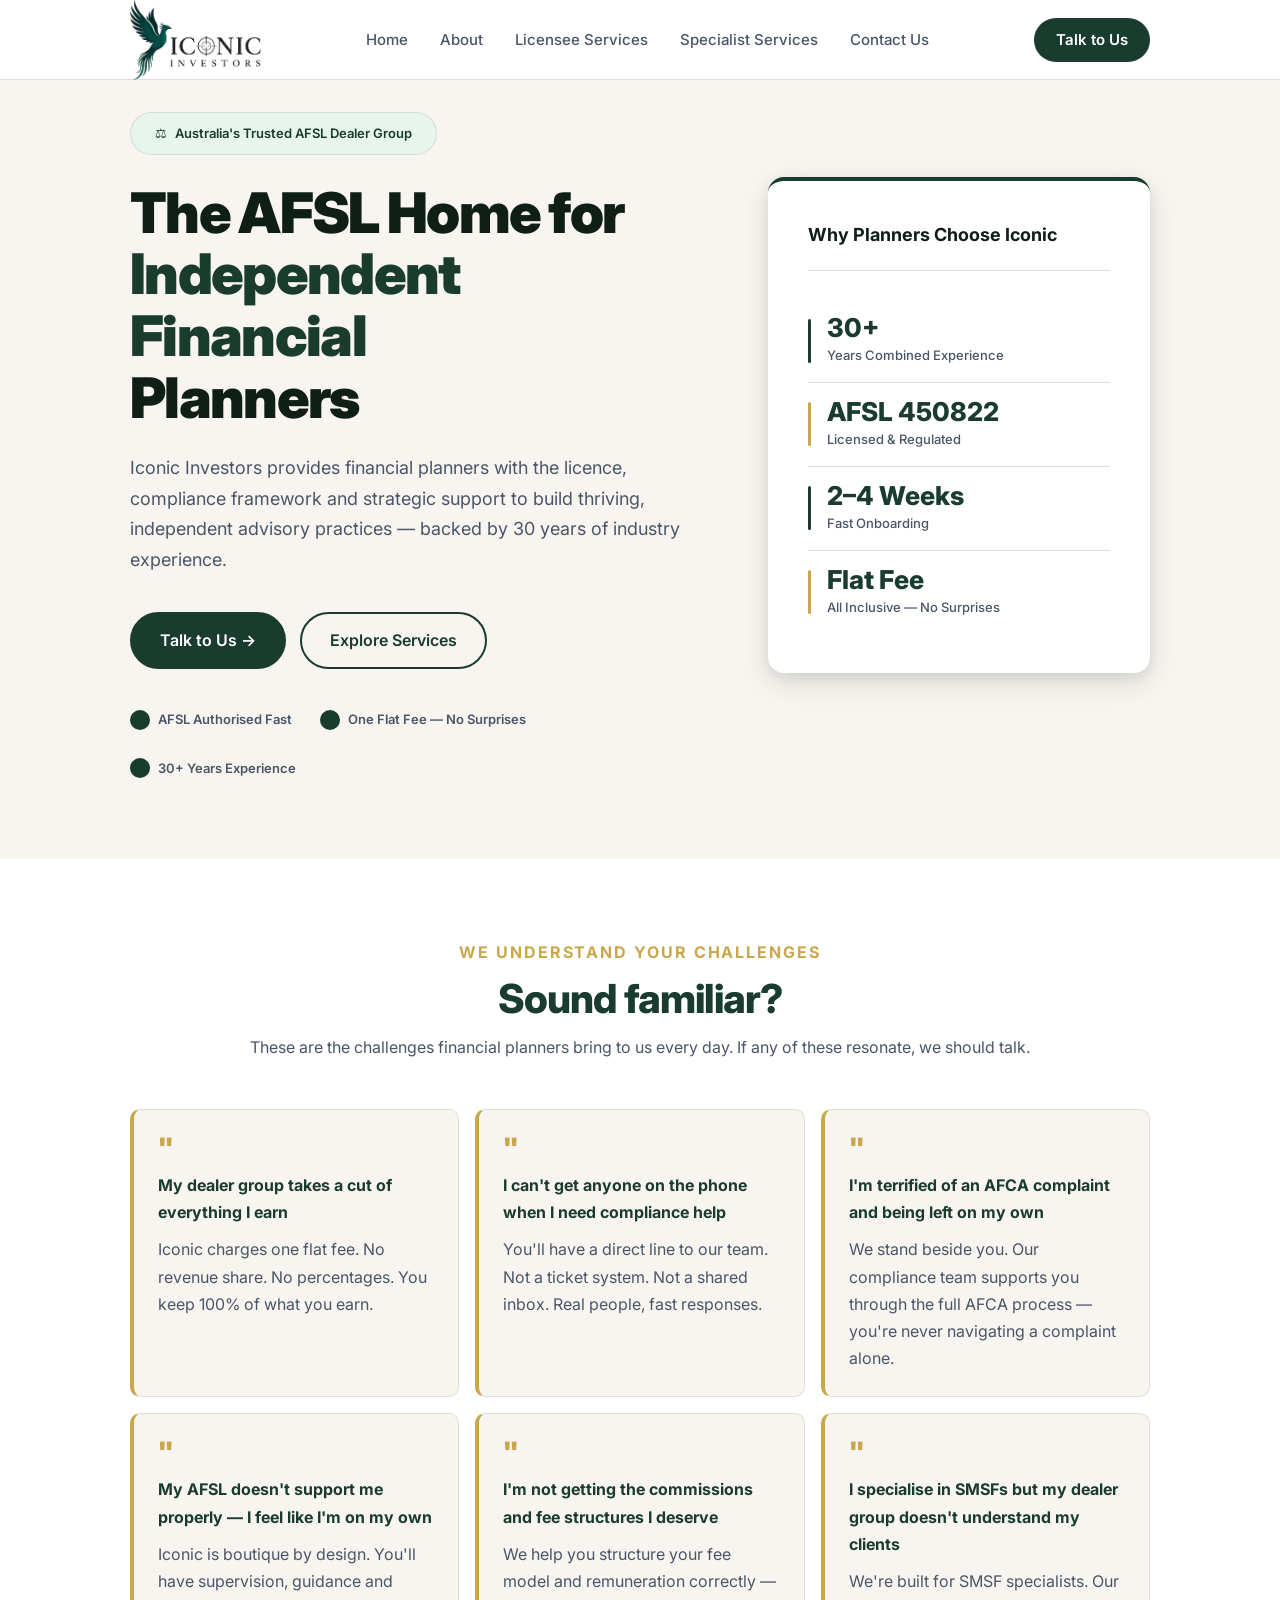
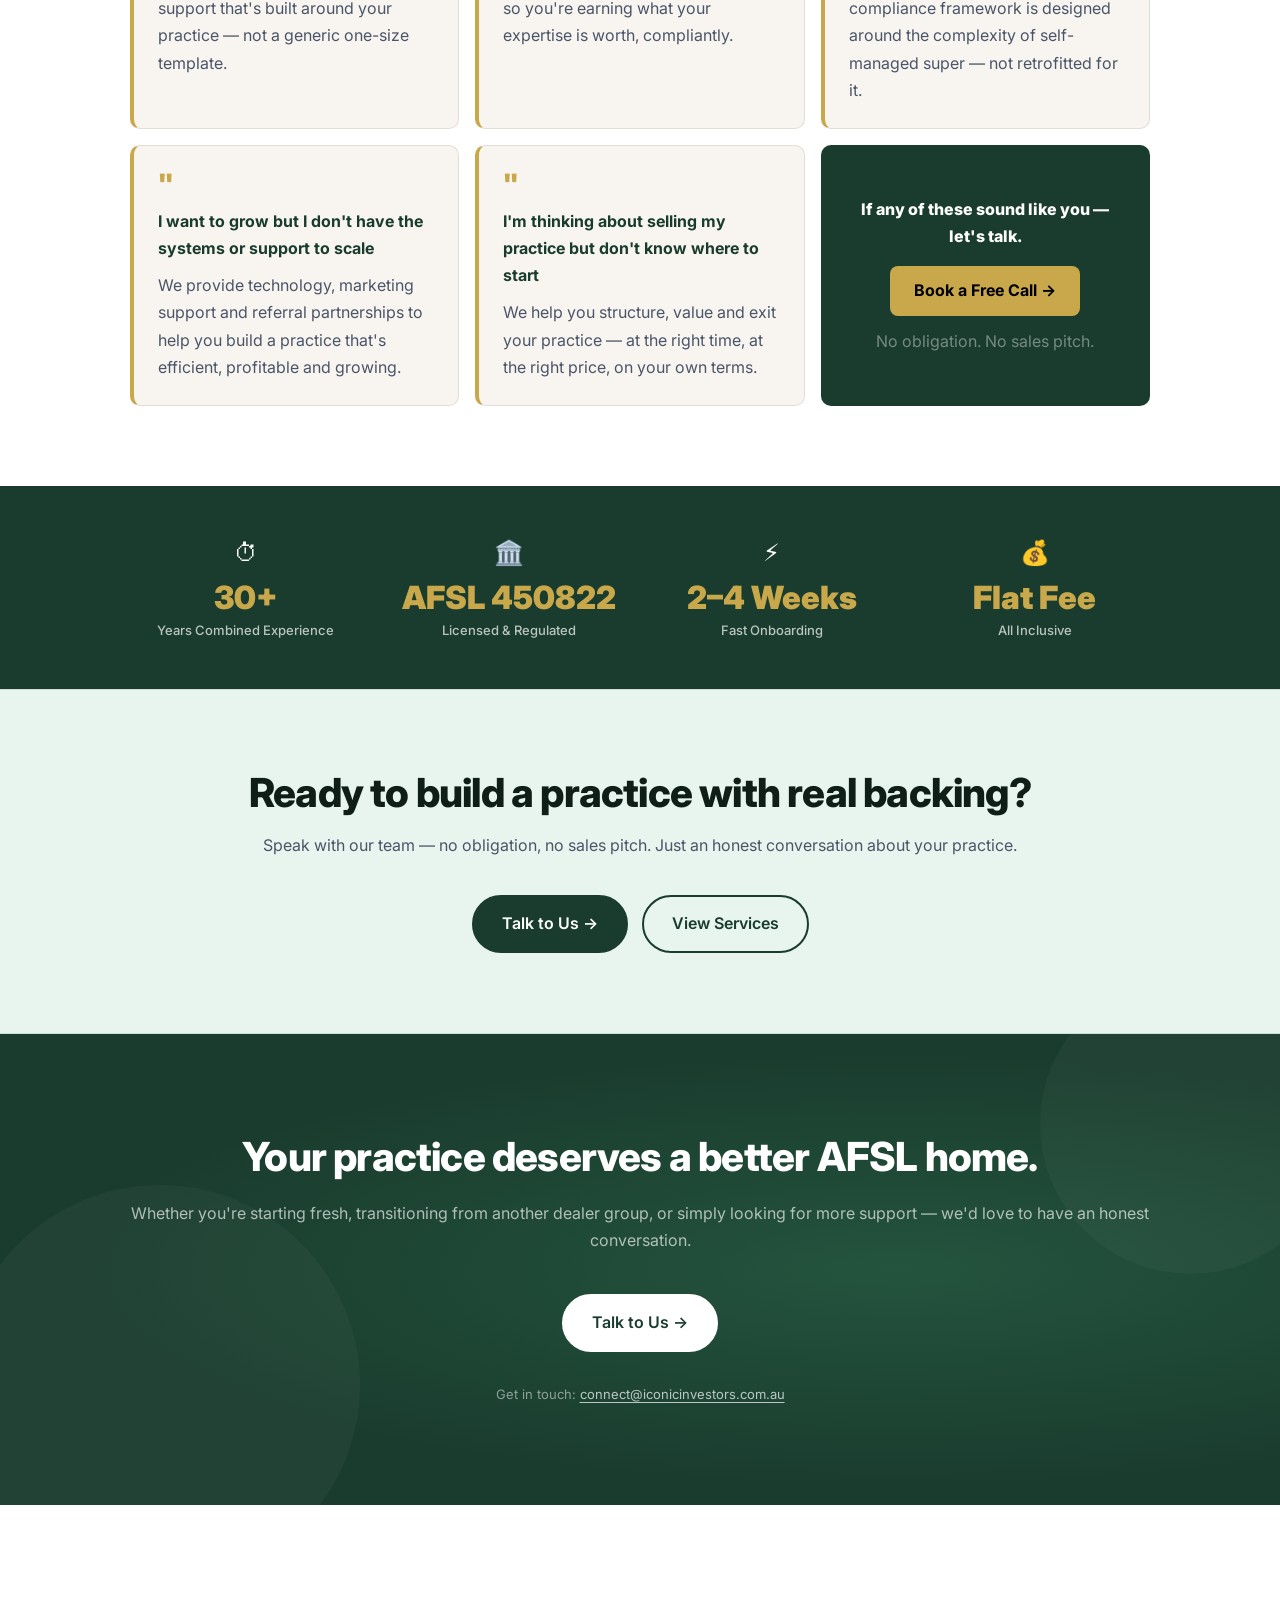
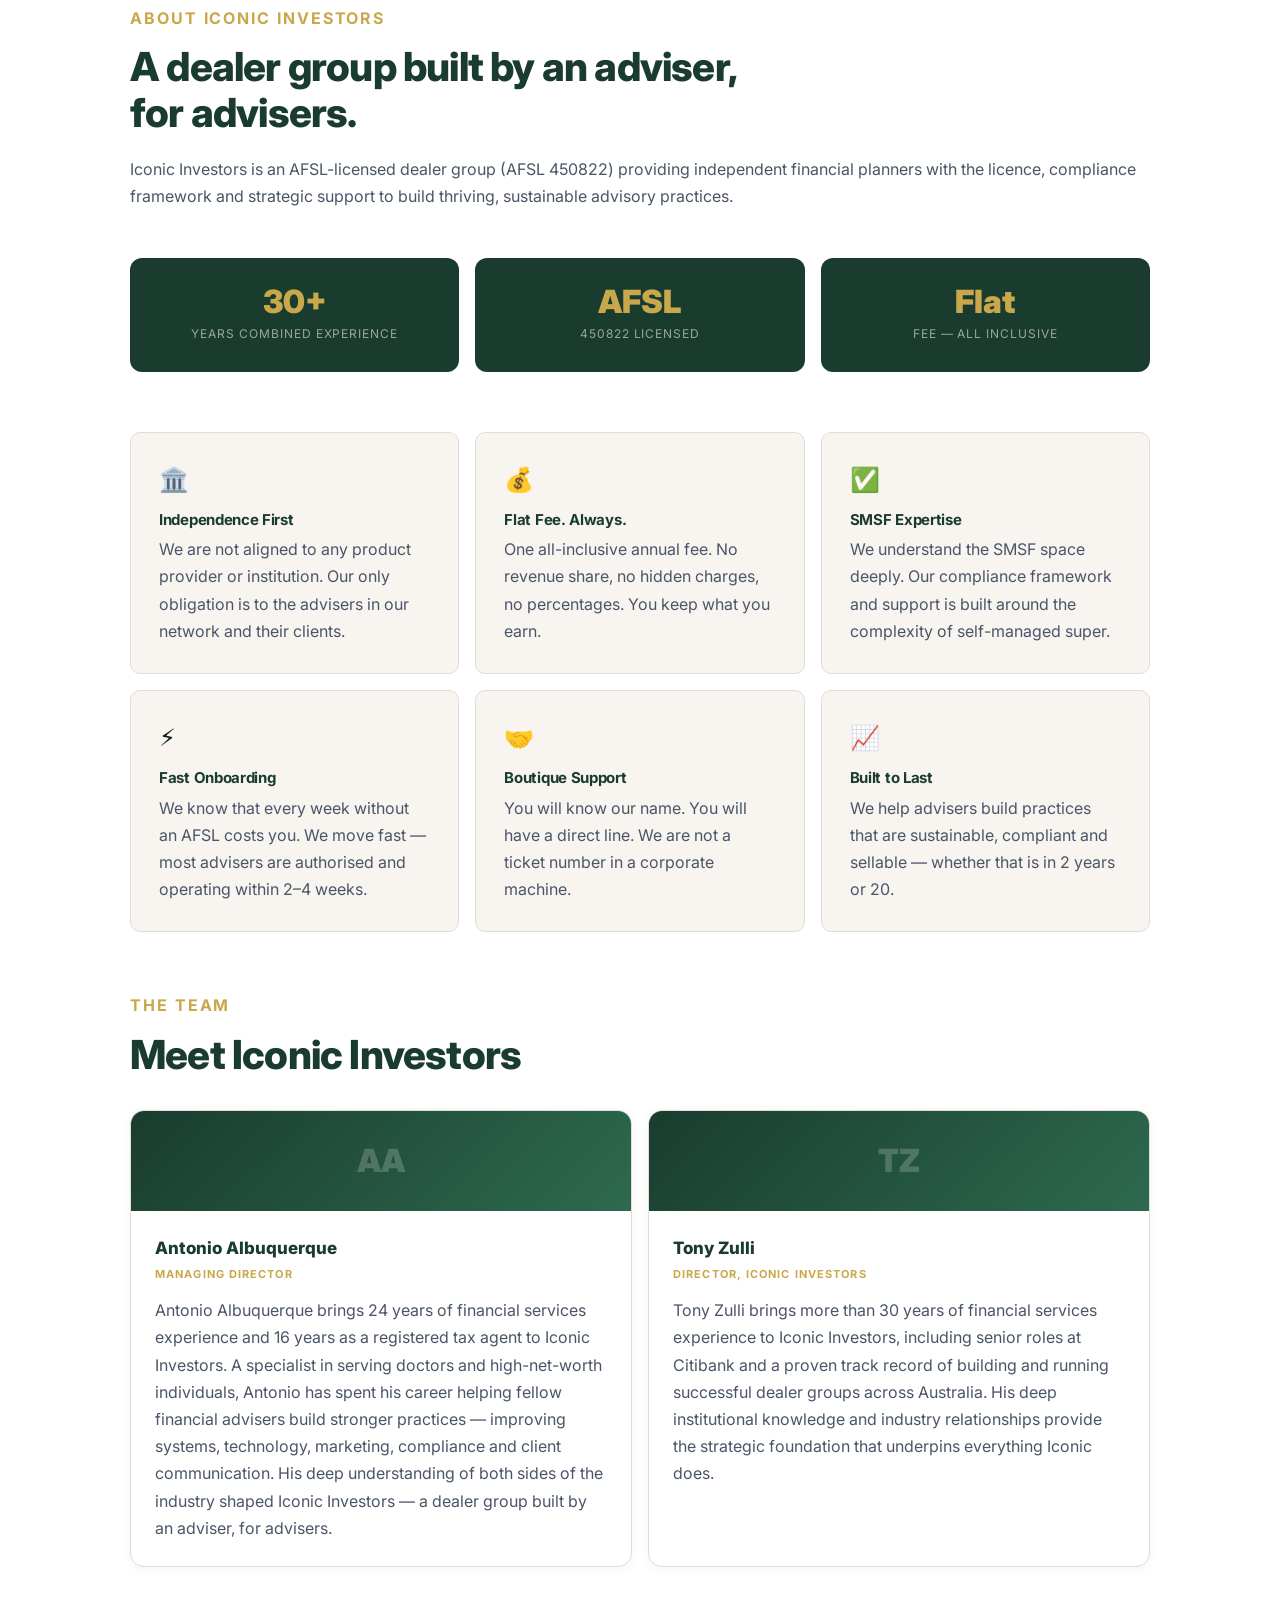
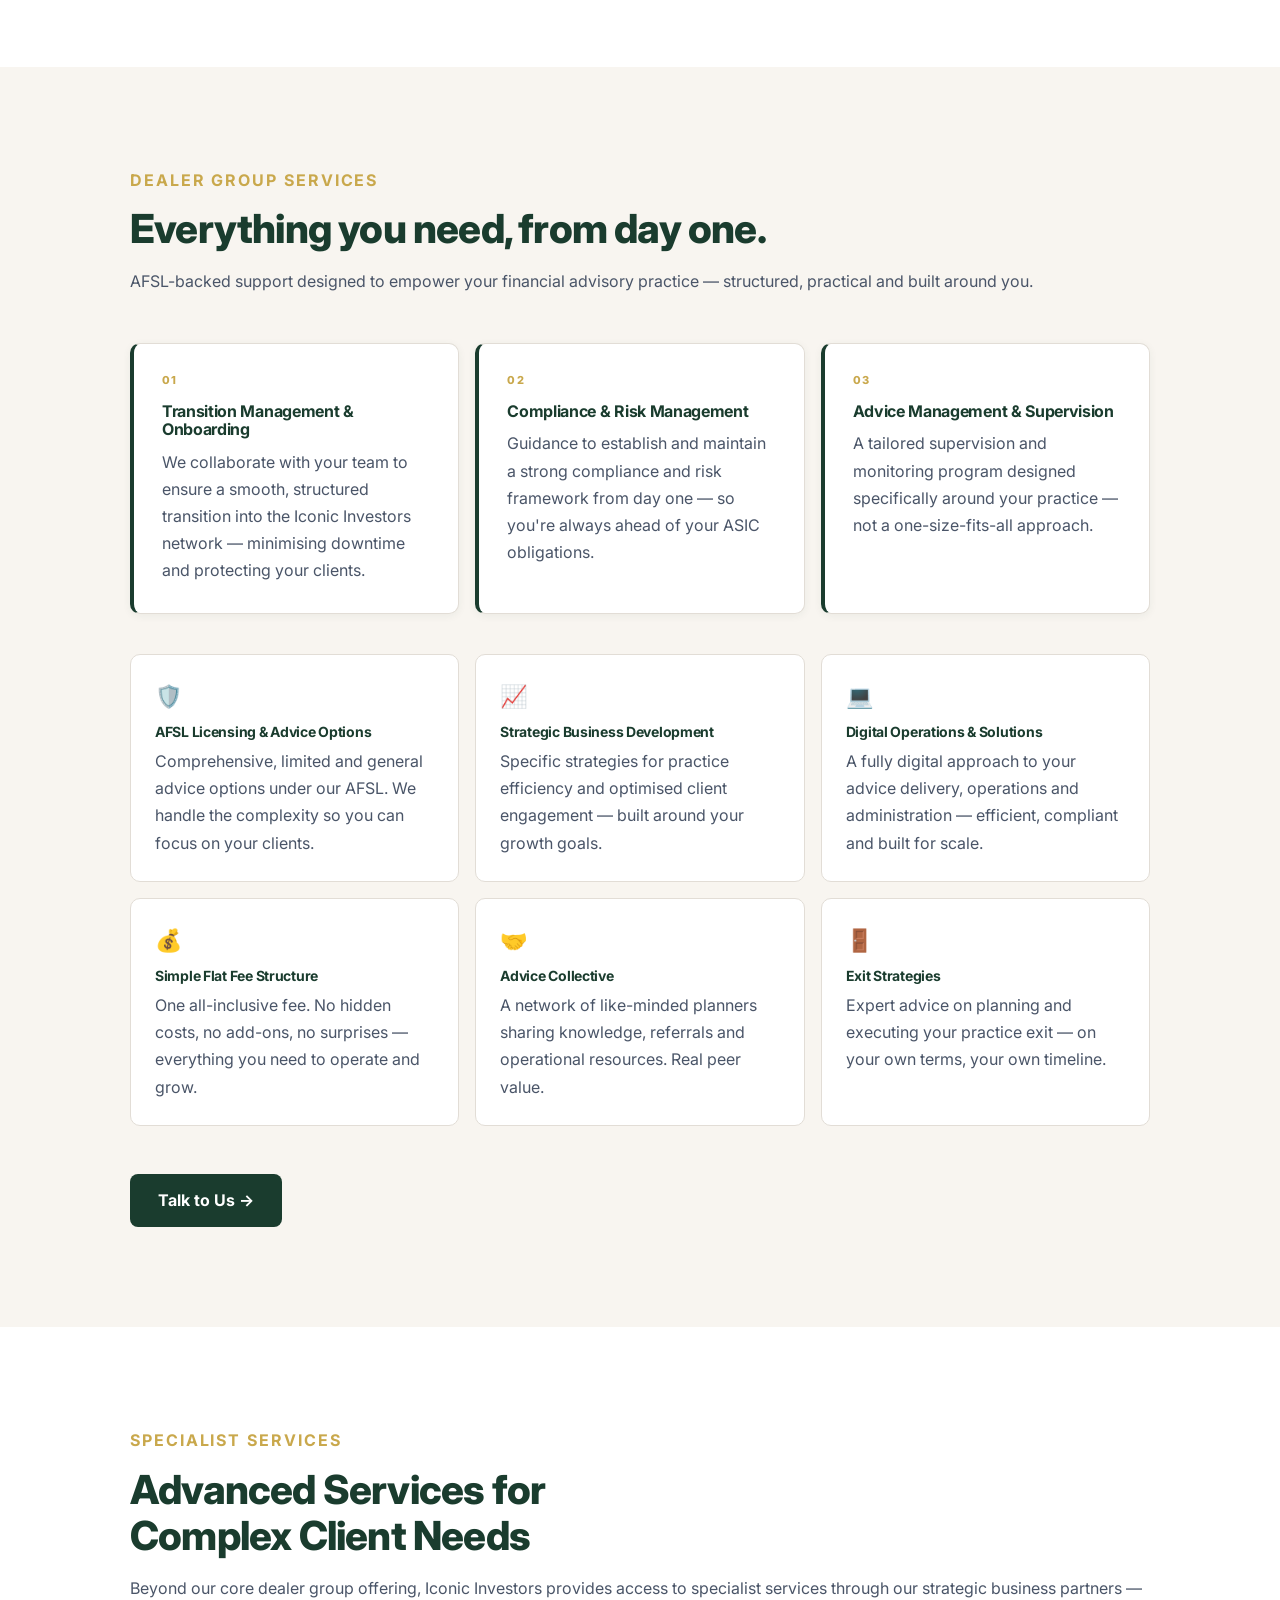
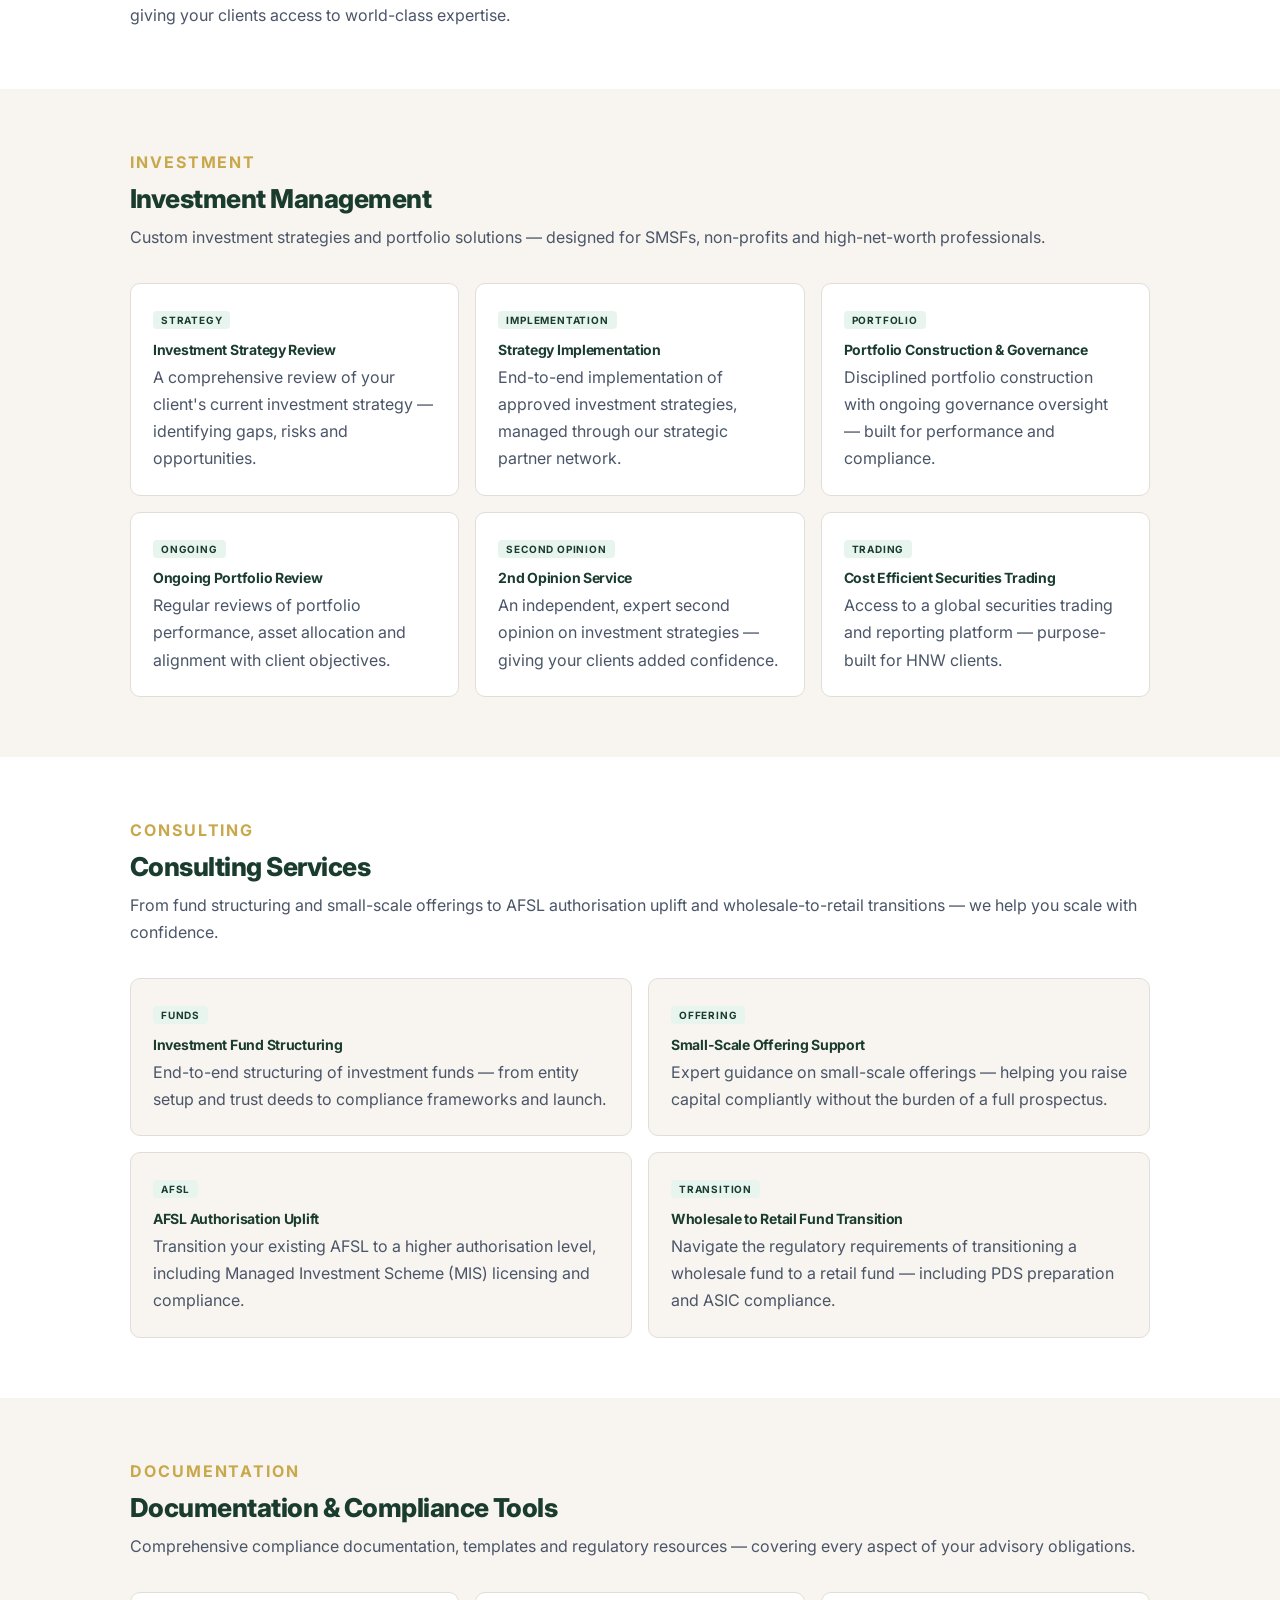
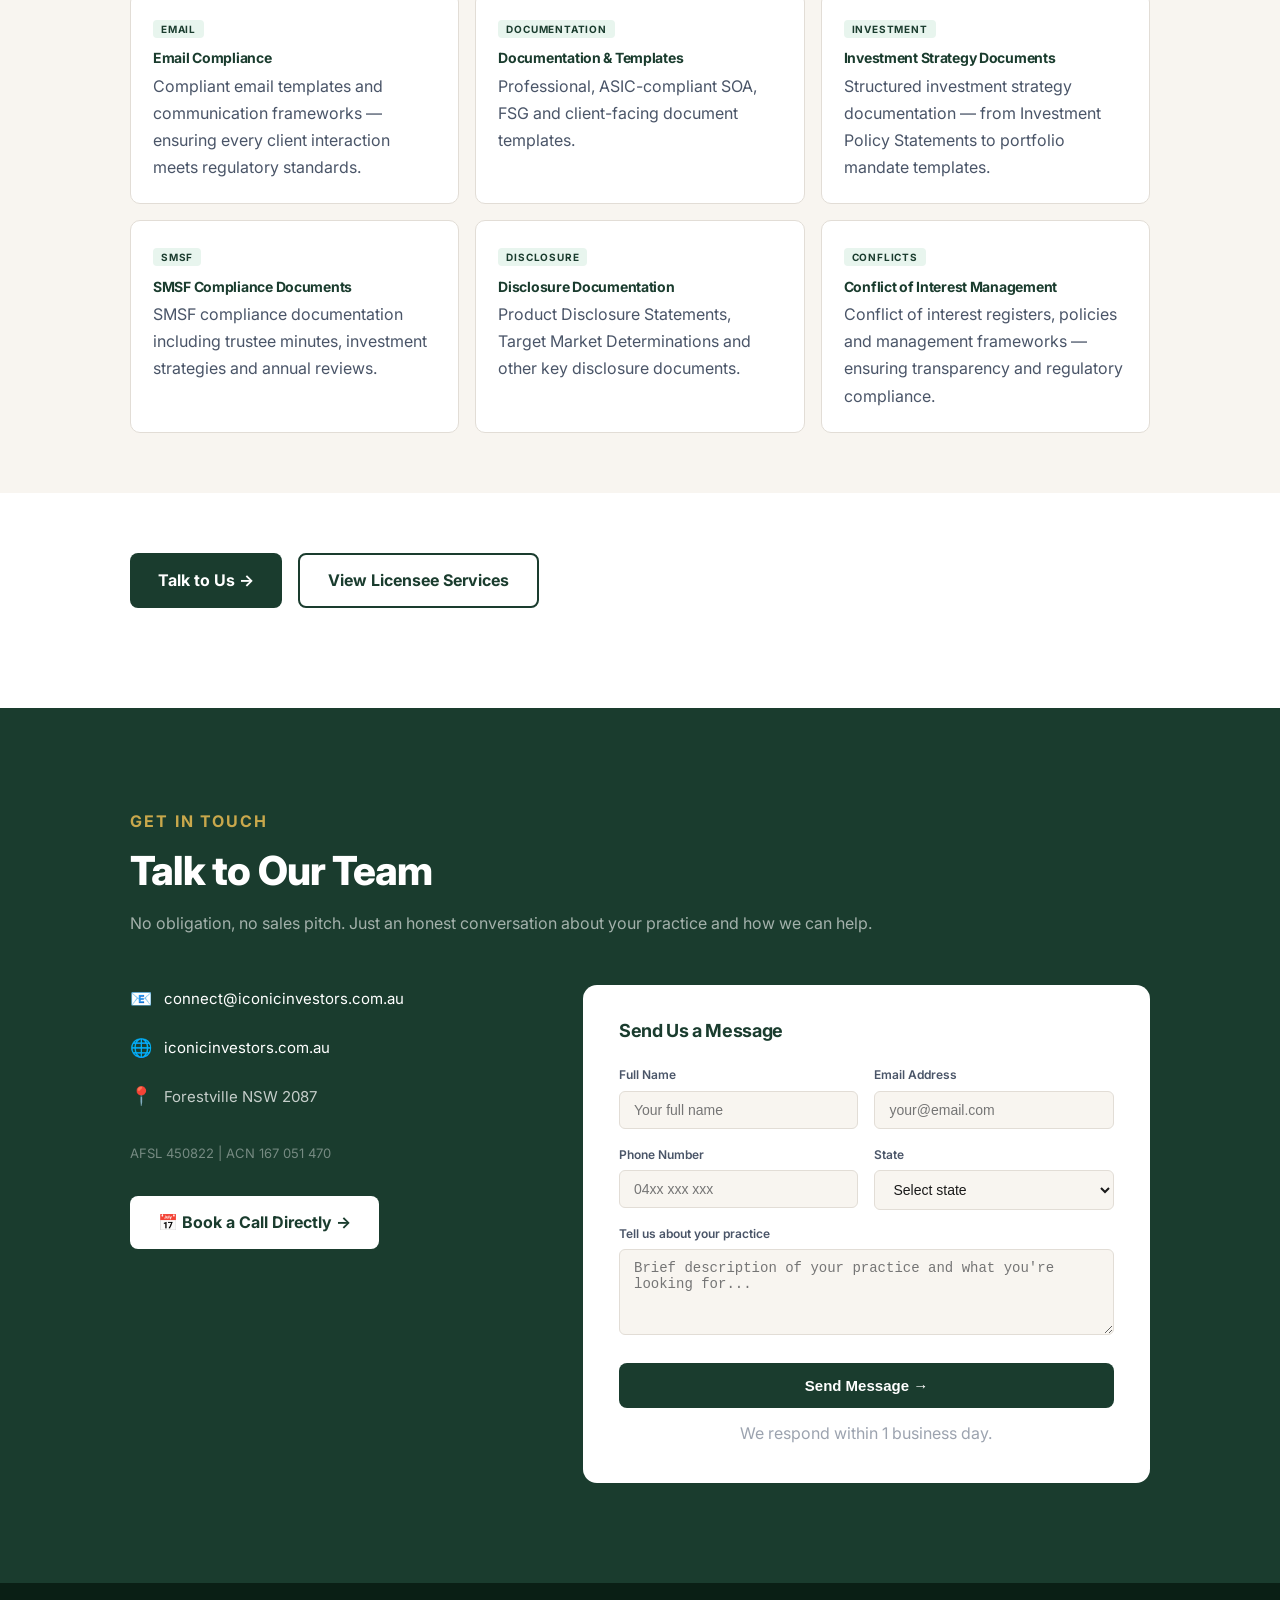
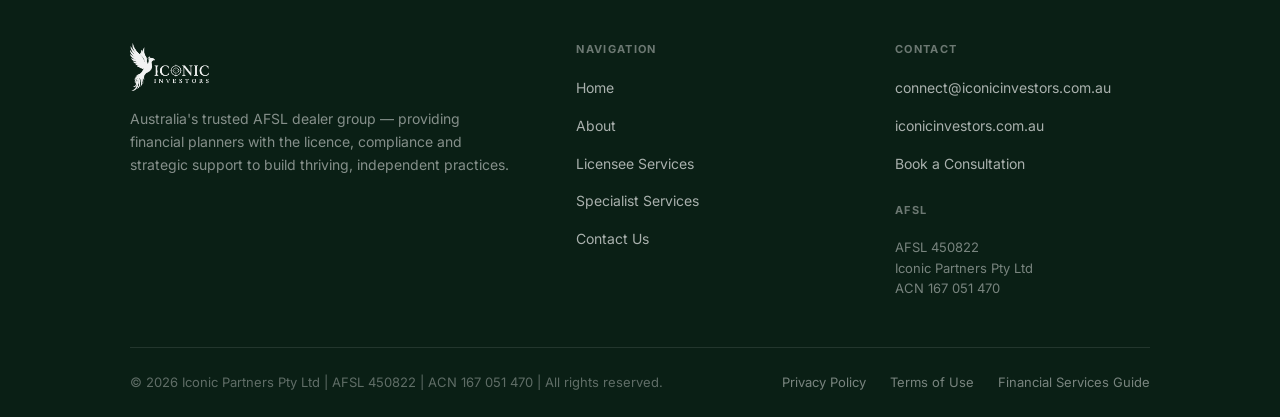
==== commit ed7d19f0: "Revert to balanced version (1100px, logo working)" ====
--- a/index.html
+++ b/index.html
@@ -1,1667 +1,2097 @@
 <!DOCTYPE html>
 <html lang="en">
 <head>
-<meta charset="UTF-8">
-<meta name="viewport" content="width=device-width, initial-scale=1.0">
-<title>Iconic Investors — Australia's Trusted AFSL Dealer Group</title>
-<link rel="preconnect" href="https://fonts.googleapis.com">
-<link rel="preconnect" href="https://fonts.gstatic.com" crossorigin>
-<link href="https://fonts.googleapis.com/css2?family=Inter:wght@300;400;500;600;700;800;900&display=swap" rel="stylesheet">
-<style>
-  *, *::before, *::after {
-    box-sizing: border-box;
-    margin: 0;
-    padding: 0;
-  }
-
-  :root {
-    --green: #1a3c2e;
-    --green-dark: #0a1f15;
-    --gold: #c9a84c;
-    --cream: #f8f5f0;
-    --white: #ffffff;
-    --text: #0f1f17;
-    --muted: #4a5568;
-    --pad: 60px;
-  }
-
-  html {
-    scroll-behavior: smooth;
-  }
-
-  body {
-    font-family: 'Inter', sans-serif;
-    color: var(--text);
-    background: var(--white);
-    line-height: 1.6;
-    -webkit-font-smoothing: antialiased;
-  }
-
-  /* ── NAV ── */
-  nav {
-    position: sticky;
-    top: 0;
-    z-index: 1000;
-    background: var(--white);
-    border-bottom: 1px solid #e8e3db;
-    height: 80px;
-    display: flex;
-    align-items: center;
-    padding: 0 var(--pad);
-  }
-
-  .nav-inner {
-    width: 100%;
-    display: flex;
-    align-items: center;
-    justify-content: space-between;
-  }
-
-  .nav-logo img {
-    height: 52px;
-    width: auto;
-    display: block;
-  }
-
-  .nav-links {
-    display: flex;
-    align-items: center;
-    gap: 36px;
-    list-style: none;
-  }
-
-  .nav-links a {
-    text-decoration: none;
-    color: var(--text);
-    font-size: 14px;
-    font-weight: 500;
-    letter-spacing: 0.01em;
-    transition: color 0.2s;
-  }
-
-  .nav-links a:hover {
-    color: var(--green);
-  }
-
-  .btn-nav {
-    display: inline-flex;
-    align-items: center;
-    gap: 6px;
-    background: var(--green);
-    color: var(--white);
-    text-decoration: none;
-    font-size: 14px;
-    font-weight: 600;
-    padding: 11px 24px;
-    border-radius: 4px;
-    transition: background 0.2s, transform 0.15s;
-    white-space: nowrap;
-  }
-
-  .btn-nav:hover {
-    background: #122b20;
-    transform: translateY(-1px);
-  }
-
-  /* hamburger */
-  .hamburger {
-    display: none;
-    flex-direction: column;
-    gap: 5px;
-    cursor: pointer;
-    background: none;
-    border: none;
-    padding: 4px;
-  }
-
-  .hamburger span {
-    display: block;
-    width: 24px;
-    height: 2px;
-    background: var(--text);
-    border-radius: 2px;
-    transition: all 0.3s;
-  }
-
-  .mobile-menu {
-    display: none;
-    position: fixed;
-    inset: 80px 0 0 0;
-    background: var(--white);
-    z-index: 999;
-    flex-direction: column;
-    align-items: center;
-    justify-content: center;
-    gap: 32px;
-    border-top: 1px solid #e8e3db;
-  }
-
-  .mobile-menu.open {
-    display: flex;
-  }
-
-  .mobile-menu a {
-    text-decoration: none;
-    color: var(--text);
-    font-size: 20px;
-    font-weight: 600;
-  }
-
-  .mobile-menu .btn-nav {
-    font-size: 16px;
-    padding: 14px 32px;
-  }
-
-  /* ── HERO ── */
+  <meta charset="UTF-8" />
+  <meta name="viewport" content="width=device-width, initial-scale=1.0" />
+  <title>Iconic Investors — Australia's Trusted AFSL Dealer Group</title>
+  <meta name="description" content="Iconic Investors provides financial planners with the licence, compliance framework and strategic support to build thriving, independent advisory practices — backed by 30 years of industry experience." />
+  <link rel="preconnect" href="https://fonts.googleapis.com" />
+  <link rel="preconnect" href="https://fonts.gstatic.com" crossorigin />
+  <link href="https://fonts.googleapis.com/css2?family=Inter:wght@300;400;500;600;700;800;900&display=swap" rel="stylesheet" />
+  <style>
+    /* =============================================
+       RESET & BASE
+    ============================================= */
+    *, *::before, *::after {
+      box-sizing: border-box;
+      margin: 0;
+      padding: 0;
+    }
+    html {
+      scroll-behavior: smooth;
+      font-size: 16px;
+    }
+    body {
+      font-family: 'Inter', system-ui, -apple-system, sans-serif;
+      background: #ffffff;
+      color: #0f1f17;
+      line-height: 1.6;
+      -webkit-font-smoothing: antialiased;
+      -moz-osx-font-smoothing: grayscale;
+    }
+    img { max-width: 100%; height: auto; display: block; }
+    a { text-decoration: none; color: inherit; }
+    ul { list-style: none; }
+
+    /* =============================================
+       CSS VARIABLES
+    ============================================= */
+    :root {
+      --green: #1a3c2e;
+      --green-dark: #122b20;
+      --green-deeper: #0a1f15;
+      --green-light: #e8f5ee;
+      --gold: #c9a84c;
+      --gold-light: #f0d98a;
+      --cream: #f8f5f0;
+      --white: #ffffff;
+      --text-dark: #0f1f17;
+      --text-muted: #4a5568;
+      --border: #e2ddd6;
+      --shadow-sm: 0 1px 3px rgba(15,31,23,0.08), 0 1px 2px rgba(15,31,23,0.06);
+      --shadow-md: 0 4px 12px rgba(15,31,23,0.1), 0 2px 6px rgba(15,31,23,0.06);
+      --shadow-lg: 0 10px 30px rgba(15,31,23,0.12), 0 4px 12px rgba(15,31,23,0.08);
+      --radius: 8px;
+      --transition: 0.2s ease;
+      --section-py: 100px;
+    }
+
+    /* =============================================
+       TYPOGRAPHY
+    ============================================= */
+    h1, h2, h3, h4, h5 {
+      color: var(--text-dark);
+      line-height: 1.15;
+      letter-spacing: -0.02em;
+    }
+    .eyebrow {
+      font-size: 11px;
+      font-weight: 700;
+      letter-spacing: 0.14em;
+      text-transform: uppercase;
+      color: var(--gold);
+      margin-bottom: 16px;
+    }
+
+    /* =============================================
+       LAYOUT
+    ============================================= */
+    .container {
+      max-width: 1100px;
+      margin: 0 auto;
+      padding: 0 40px;
+    }
+    @media (max-width: 1100px) {
+      .container { padding: 0 20px; }
+      :root { --section-py: 60px; }
+    }
+
+    /* =============================================
+       ANIMATIONS
+    ============================================= */
+    .fade-up {
+      opacity: 1;
+      transform: translateY(0);
+      transition: opacity 0.6s ease, transform 0.6s ease;
+    }
+    .fade-up.visible {
+      opacity: 1;
+      transform: translateY(0);
+    }
+    .fade-up-delay-1 { transition-delay: 0.1s; }
+    .fade-up-delay-2 { transition-delay: 0.2s; }
+    .fade-up-delay-3 { transition-delay: 0.3s; }
+    .fade-up-delay-4 { transition-delay: 0.4s; }
+
+    /* =============================================
+       NAVIGATION
+    ============================================= */
+    .nav {
+      position: fixed;
+      top: 0;
+      left: 0;
+      right: 0;
+      z-index: 1000;
+      background: var(--white);
+      border-bottom: 1px solid var(--border);
+      transition: box-shadow var(--transition);
+      height: 80px;
+    }
+    .nav.scrolled {
+      box-shadow: 0 2px 20px rgba(15,31,23,0.1);
+    }
+    .nav-inner {
+      max-width: 1100px;
+      margin: 0 auto;
+      padding: 0 40px;
+      height: 80px;
+      display: flex;
+      align-items: center;
+      justify-content: space-between;
+      gap: 24px;
+    }
+    .nav-logo {
+      flex-shrink: 0;
+    }
+    .nav-logo img {
+      height: 80px;
+      width: auto;
+      display: block;
+      background: transparent;
+    }
+    .nav-links {
+      display: flex;
+      align-items: center;
+      gap: 32px;
+    }
+    .nav-links a {
+      font-size: 14px;
+      font-weight: 500;
+      color: var(--text-muted);
+      transition: color var(--transition);
+      position: relative;
+    }
+    .nav-links a::after {
+      content: '';
+      position: absolute;
+      bottom: -4px;
+      left: 0;
+      width: 0;
+      height: 2px;
+      background: var(--green);
+      transition: width var(--transition);
+    }
+    .nav-links a:hover {
+      color: var(--green);
+    }
+    .nav-links a:hover::after {
+      width: 100%;
+    }
+    .nav-cta {
+      flex-shrink: 0;
+      display: inline-flex;
+      align-items: center;
+      gap: 6px;
+      background: var(--green);
+      color: var(--white);
+      font-size: 14px;
+      font-weight: 600;
+      padding: 10px 22px;
+      border-radius: 100px;
+      transition: background var(--transition), transform var(--transition), box-shadow var(--transition);
+    }
+    .nav-cta:hover {
+      background: var(--green-dark);
+      transform: translateY(-1px);
+      box-shadow: 0 4px 12px rgba(26,60,46,0.3);
+    }
+    .nav-hamburger {
+      display: none;
+      flex-direction: column;
+      gap: 5px;
+      cursor: pointer;
+      padding: 4px;
+      background: none;
+      border: none;
+    }
+    .nav-hamburger span {
+      display: block;
+      width: 24px;
+      height: 2px;
+      background: var(--green);
+      border-radius: 2px;
+      transition: all 0.3s ease;
+    }
+    .nav-mobile {
+      display: none;
+      position: fixed;
+      top: 72px;
+      left: 0;
+      right: 0;
+      background: #ffffff;
+      border-bottom: 2px solid #e2ddd6;
+      padding: 20px 24px;
+      flex-direction: column;
+      gap: 0;
+      box-shadow: 0 8px 32px rgba(15,31,23,0.15);
+      z-index: 999;
+    }
+    .nav-mobile.open { display: flex; }
+    .nav-mobile a {
+      font-size: 16px;
+      font-weight: 600;
+      color: #0f1f17 !important;
+      padding: 14px 0;
+      border-bottom: 1px solid #f0ede8;
+      text-decoration: none;
+      display: block;
+    }
+    .nav-mobile a:last-child {
+      border-bottom: none;
+    }
+    .nav-mobile a:hover { color: #1a3c2e !important; }
+    .nav-mobile .nav-cta {
+      margin-top: 12px;
+      background: #1a3c2e !important;
+      color: #ffffff !important;
+      padding: 14px 20px !important;
+      border-radius: 8px !important;
+      text-align: center !important;
+      font-weight: 700 !important;
+      border-bottom: none !important;
+      justify-content: center;
+    }
+
+    @media (max-width: 1100px) {
+      .nav-links { display: none; }
+      .nav-hamburger { display: flex; }
+      .nav-inner { padding: 0 20px; }
+    }
+    @media (max-width: 1100px) {
+      .nav-cta.desktop-cta { display: none; }
+    }
+
+    /* =============================================
+       BUTTONS
+    ============================================= */
+    .btn {
+      display: inline-flex;
+      align-items: center;
+      gap: 6px;
+      font-family: 'Inter', system-ui, sans-serif;
+      font-size: 15px;
+      font-weight: 600;
+      padding: 14px 28px;
+      border-radius: 100px;
+      border: 2px solid transparent;
+      cursor: pointer;
+      transition: all var(--transition);
+      text-decoration: none;
+    }
+    .btn-primary {
+      background: var(--green);
+      color: var(--white);
+      border-color: var(--green);
+    }
+    .btn-primary:hover {
+      background: var(--green-dark);
+      border-color: var(--green-dark);
+      transform: translateY(-2px);
+      box-shadow: 0 6px 20px rgba(26,60,46,0.3);
+    }
+    .btn-outline {
+      background: transparent;
+      color: var(--green);
+      border-color: var(--green);
+    }
+    .btn-outline:hover {
+      background: var(--green);
+      color: var(--white);
+      transform: translateY(-2px);
+      box-shadow: 0 6px 20px rgba(26,60,46,0.2);
+    }
+    .btn-white {
+      background: var(--white);
+      color: var(--green);
+      border-color: var(--white);
+    }
+    .btn-white:hover {
+      background: var(--cream);
+      transform: translateY(-2px);
+      box-shadow: 0 6px 20px rgba(0,0,0,0.15);
+    }
+    .btn-white-outline {
+      background: transparent;
+      color: var(--white);
+      border-color: rgba(255,255,255,0.6);
+    }
+    .btn-white-outline:hover {
+      background: rgba(255,255,255,0.1);
+      border-color: var(--white);
+      transform: translateY(-2px);
+    }
+
+    /* =============================================
+       HERO SECTION
+    ============================================= */
+    #home {
+      padding-top: 72px;
+    }
+    .hero {
+      background: var(--cream);
+      padding-top: 120px;
+      padding-bottom: 80px;
+    }
+    .hero-inner {
+      max-width: 1100px;
+      margin: 0 auto;
+      padding: 0 40px;
+      display: grid;
+      grid-template-columns: 60fr 40fr;
+      gap: 64px;
+      align-items: center;
+    }
+    .hero-badge {
+      display: inline-flex;
+      align-items: center;
+      gap: 8px;
+      background: var(--green-light);
+      color: var(--green);
+      font-size: 13px;
+      font-weight: 600;
+      padding: 10px 24px;
+      border-radius: 100px;
+      margin-top: 40px;
+      margin-bottom: 28px;
+      border: 1px solid rgba(26,60,46,0.12);
+    }
+    .hero h1 {
+      font-size: 56px;
+      font-weight: 900;
+      color: var(--text-dark);
+      line-height: 1.1;
+      letter-spacing: -0.03em;
+      margin-bottom: 24px;
+    }
+    .hero h1 span {
+      color: var(--green);
+    }
+    .hero-sub {
+      font-size: 18px;
+      color: var(--text-muted);
+      line-height: 1.7;
+      max-width: 1100px;
+      margin-bottom: 36px;
+    }
+    .hero-buttons {
+      display: flex;
+      gap: 14px;
+      flex-wrap: wrap;
+      margin-bottom: 40px;
+    }
+    .hero-trust {
+      display: flex;
+      gap: 28px;
+      flex-wrap: wrap;
+    }
+    .trust-item {
+      display: flex;
+      align-items: center;
+      gap: 8px;
+      font-size: 13px;
+      font-weight: 600;
+      color: var(--text-dark);
+    }
+    .trust-item .check {
+      width: 20px;
+      height: 20px;
+      background: var(--green);
+      border-radius: 50%;
+      display: flex;
+      align-items: center;
+      justify-content: center;
+      flex-shrink: 0;
+    }
+    .trust-item .check svg {
+      width: 10px;
+      height: 10px;
+      color: white;
+    }
+
+    /* Hero Card */
+    .hero-card {
+      background: var(--white);
+      border-radius: 16px;
+      border-top: 4px solid var(--green);
+      padding: 40px;
+      box-shadow: var(--shadow-lg);
+    }
+    .hero-card-title {
+      font-size: 18px;
+      font-weight: 700;
+      color: var(--text-dark);
+      margin-bottom: 28px;
+      padding-bottom: 20px;
+      border-bottom: 1px solid var(--border);
+    }
+    .stat-row {
+      display: flex;
+      align-items: center;
+      gap: 16px;
+      padding: 16px 0;
+      border-bottom: 1px solid var(--border);
+    }
+    .stat-row:last-child { border-bottom: none; }
+    .stat-accent {
+      width: 3px;
+      height: 44px;
+      background: var(--green);
+      border-radius: 2px;
+      flex-shrink: 0;
+    }
+    .stat-accent.gold { background: var(--gold); }
+    .stat-value {
+      font-size: 24px;
+      font-weight: 800;
+      color: var(--green);
+      line-height: 1;
+      margin-bottom: 4px;
+    }
+    .stat-label {
+      font-size: 13px;
+      color: var(--text-muted);
+      font-weight: 500;
+    }
+
+    @media (max-width: 1100px) {
+      .hero-inner {
+        grid-template-columns: 1fr;
+        gap: 48px;
+      }
+      .hero h1 { font-size: 42px; }
+    }
+    @media (max-width: 1100px) {
+      .hero-inner { padding: 0 20px; }
+      .hero h1 { font-size: 36px; }
+      .hero-sub { font-size: 16px; }
+      .hero-trust { gap: 16px; }
+    }
+
+    /* =============================================
+       TRUST BAR
+    ============================================= */
+    .trust-bar {
+      background: var(--green);
+      padding: 48px 0;
+    }
+    .trust-bar-inner {
+      max-width: 1100px;
+      margin: 0 auto;
+      padding: 0 40px;
+      display: grid;
+      grid-template-columns: repeat(4, 1fr);
+      gap: 32px;
+      text-align: center;
+    }
+    .trust-stat {
+      display: flex;
+      flex-direction: column;
+      align-items: center;
+      gap: 6px;
+    }
+    .trust-stat-icon {
+      font-size: 24px;
+      margin-bottom: 4px;
+    }
+    .trust-stat-value {
+      font-size: 28px;
+      font-weight: 800;
+      color: var(--white);
+      line-height: 1;
+    }
+    .trust-stat-label {
+      font-size: 13px;
+      color: rgba(255,255,255,0.65);
+      font-weight: 500;
+    }
+    .trust-bar-divider {
+      width: 1px;
+      background: rgba(255,255,255,0.15);
+      display: none;
+    }
+    @media (max-width: 1100px) {
+      .trust-bar-inner {
+        grid-template-columns: repeat(2, 1fr);
+        gap: 32px;
+        padding: 0 20px;
+      }
+    }
+
+    /* =============================================
+       SERVICES SECTION
+    ============================================= */
+    #licensee-services {
+      background: var(--white);
+      padding: var(--section-py) 0;
+    }
+    .section-header {
+      margin-bottom: 56px;
+    }
+    .section-header-row {
+      display: flex;
+      align-items: flex-end;
+      justify-content: space-between;
+      gap: 24px;
+    }
+    .section-header h2 {
+      font-size: 40px;
+      font-weight: 800;
+      color: var(--text-dark);
+      line-height: 1.15;
+      max-width: 1100px;
+    }
+    .section-link {
+      font-size: 14px;
+      font-weight: 600;
+      color: var(--green);
+      display: flex;
+      align-items: center;
+      gap: 6px;
+      flex-shrink: 0;
+      transition: gap var(--transition), color var(--transition);
+      padding-bottom: 4px;
+    }
+    .section-link:hover {
+      gap: 10px;
+      color: var(--green-dark);
+    }
+    .services-grid {
+      display: grid;
+      grid-template-columns: repeat(2, 1fr);
+      gap: 24px;
+    }
+    .service-card {
+      background: var(--white);
+      border: 1px solid var(--border);
+      border-radius: var(--radius);
+      padding: 40px;
+      box-shadow: var(--shadow-sm);
+      transition: all var(--transition);
+      position: relative;
+      overflow: hidden;
+    }
+    .service-card::before {
+      content: '';
+      position: absolute;
+      bottom: 0;
+      left: 0;
+      right: 0;
+      height: 3px;
+      background: var(--green);
+      transform: scaleX(0);
+      transition: transform var(--transition);
+      transform-origin: left;
+    }
+    .service-card:hover {
+      transform: translateY(-4px);
+      box-shadow: var(--shadow-lg);
+    }
+    .service-card:hover::before {
+      transform: scaleX(1);
+    }
+    .service-number {
+      font-size: 12px;
+      font-weight: 700;
+      letter-spacing: 0.1em;
+      color: var(--gold);
+      margin-bottom: 20px;
+      display: block;
+    }
+    .service-card h3 {
+      font-size: 22px;
+      font-weight: 700;
+      color: var(--text-dark);
+      margin-bottom: 14px;
+      letter-spacing: -0.01em;
+    }
+    .service-card p {
+      font-size: 15px;
+      color: var(--text-muted);
+      line-height: 1.65;
+    }
+    .service-arrow {
+      display: inline-flex;
+      align-items: center;
+      gap: 6px;
+      font-size: 13px;
+      font-weight: 600;
+      color: var(--green);
+      margin-top: 24px;
+      transition: gap var(--transition);
+    }
+    .service-card:hover .service-arrow {
+      gap: 10px;
+    }
+    @media (max-width: 1100px) {
+      .services-grid {
+        grid-template-columns: 1fr;
+      }
+      .section-header h2 { font-size: 30px; }
+      .section-header-row { flex-direction: column; align-items: flex-start; }
+    }
+
+    /* =============================================
+       PROCESS SECTION
+    ============================================= */
+    #specialist-services {
+      background: var(--cream);
+      padding: var(--section-py) 0;
+    }
+    .process-intro {
+      max-width: 1100px;
+      margin-bottom: 64px;
+    }
+    .process-intro h2 {
+      font-size: 40px;
+      font-weight: 800;
+      margin-bottom: 16px;
+    }
+    .process-intro p {
+      font-size: 17px;
+      color: var(--text-muted);
+      line-height: 1.65;
+    }
+    .process-grid {
+      display: grid;
+      grid-template-columns: repeat(4, 1fr);
+      gap: 24px;
+    }
+    .process-card {
+      background: var(--white);
+      border: 1px solid var(--border);
+      border-radius: var(--radius);
+      padding: 36px 28px;
+      box-shadow: var(--shadow-sm);
+      transition: all var(--transition);
+    }
+    .process-card:hover {
+      transform: translateY(-4px);
+      box-shadow: var(--shadow-lg);
+    }
+    .process-num {
+      font-size: 60px;
+      font-weight: 300;
+      color: var(--gold);
+      opacity: 0.6;
+      line-height: 1;
+      margin-bottom: 20px;
+      letter-spacing: -0.03em;
+    }
+    .process-card h3 {
+      font-size: 17px;
+      font-weight: 700;
+      color: var(--text-dark);
+      margin-bottom: 12px;
+    }
+    .process-card p {
+      font-size: 14px;
+      color: var(--text-muted);
+      line-height: 1.65;
+    }
+    @media (max-width: 1100px) {
+      .process-grid {
+        grid-template-columns: repeat(2, 1fr);
+      }
+    }
+    @media (max-width: 1100px) {
+      .process-grid {
+        grid-template-columns: 1fr;
+      }
+      .process-intro h2 { font-size: 30px; }
+    }
+
+    /* =============================================
+       MID CTA
+    ============================================= */
+    .mid-cta {
+      background: var(--green-light);
+      border-top: 1px solid rgba(26,60,46,0.12);
+      border-bottom: 1px solid rgba(26,60,46,0.12);
+      padding: 80px 0;
+      text-align: center;
+    }
+    .mid-cta h2 {
+      font-size: 36px;
+      font-weight: 800;
+      color: var(--text-dark);
+      margin-bottom: 16px;
+      letter-spacing: -0.02em;
+    }
+    .mid-cta p {
+      font-size: 17px;
+      color: var(--text-muted);
+      max-width: 1100px;
+      margin: 0 auto 36px;
+      line-height: 1.65;
+    }
+    .mid-cta-buttons {
+      display: flex;
+      gap: 14px;
+      justify-content: center;
+      flex-wrap: wrap;
+    }
+    @media (max-width: 1100px) {
+      .mid-cta h2 { font-size: 26px; }
+      .mid-cta p { font-size: 15px; }
+    }
+
+    /* =============================================
+       TEAM SECTION
+    ============================================= */
+    #about {
+      background: var(--white);
+      padding: var(--section-py) 0;
+    }
+    .team-grid {
+      display: grid;
+      grid-template-columns: repeat(2, 1fr);
+      gap: 32px;
+      max-width: 1100px;
+      margin: 0 auto;
+    }
+    .team-card {
+      background: var(--white);
+      border: 1px solid var(--border);
+      border-radius: 12px;
+      padding: 40px;
+      box-shadow: var(--shadow-md);
+      transition: all var(--transition);
+    }
+    .team-card:hover {
+      transform: translateY(-4px);
+      box-shadow: var(--shadow-lg);
+    }
+    .team-avatar {
+      width: 72px;
+      height: 72px;
+      border-radius: 50%;
+      background: linear-gradient(135deg, #1a3c2e 0%, #2d6b4e 100%);
+      display: flex;
+      align-items: center;
+      justify-content: center;
+      font-size: 22px;
+      font-weight: 800;
+      color: var(--white);
+      margin-bottom: 24px;
+      letter-spacing: 0.05em;
+      box-shadow: 0 4px 16px rgba(26,60,46,0.25);
+    }
+    .team-name {
+      font-size: 20px;
+      font-weight: 700;
+      color: var(--text-dark);
+      margin-bottom: 4px;
+    }
+    .team-role {
+      font-size: 13px;
+      font-weight: 600;
+      color: var(--gold);
+      text-transform: uppercase;
+      letter-spacing: 0.08em;
+      margin-bottom: 20px;
+    }
+    .team-bio {
+      font-size: 14px;
+      color: var(--text-muted);
+      line-height: 1.7;
+    }
+    @media (max-width: 1100px) {
+      .team-grid {
+        grid-template-columns: 1fr;
+        max-width: 1100px;
+      }
+    }
+
+    /* =============================================
+       FINAL CTA
+    ============================================= */
+    .final-cta {
+      background: var(--green);
+      background-image: radial-gradient(ellipse at 70% 50%, rgba(45,107,78,0.5) 0%, transparent 65%);
+      padding: 100px 0;
+      text-align: center;
+      position: relative;
+      overflow: hidden;
+    }
+    .final-cta::before {
+      content: '';
+      position: absolute;
+      top: -60px;
+      right: -60px;
+      width: 300px;
+      height: 300px;
+      border-radius: 50%;
+      background: rgba(255,255,255,0.03);
+    }
+    .final-cta::after {
+      content: '';
+      position: absolute;
+      bottom: -80px;
+      left: -40px;
+      width: 400px;
+      height: 400px;
+      border-radius: 50%;
+      background: rgba(255,255,255,0.03);
+    }
+    .final-cta .container {
+      position: relative;
+      z-index: 1;
+    }
+    .final-cta h2 {
+      font-size: 42px;
+      font-weight: 800;
+      color: var(--white);
+      letter-spacing: -0.02em;
+      margin-bottom: 20px;
+      max-width: 1100px;
+      margin-left: auto;
+      margin-right: auto;
+    }
+    .final-cta p {
+      font-size: 17px;
+      color: rgba(255,255,255,0.65);
+      max-width: 1100px;
+      margin: 0 auto 40px;
+      line-height: 1.7;
+    }
+    .final-cta-buttons {
+      display: flex;
+      gap: 14px;
+      justify-content: center;
+      flex-wrap: wrap;
+      margin-bottom: 32px;
+    }
+    .final-cta-email {
+      font-size: 13px;
+      color: rgba(255,255,255,0.5);
+    }
+    .final-cta-email a {
+      color: rgba(255,255,255,0.7);
+      text-decoration: underline;
+      text-underline-offset: 3px;
+      transition: color var(--transition);
+    }
+    .final-cta-email a:hover {
+      color: var(--white);
+    }
+    @media (max-width: 1100px) {
+      .final-cta h2 { font-size: 30px; }
+      .final-cta p { font-size: 15px; }
+    }
+
+    /* =============================================
+       FOOTER
+    ============================================= */
+    #contact {
+      background: var(--green-deeper);
+      padding: 72px 0 0;
+    }
+    .footer-top {
+      display: grid;
+      grid-template-columns: 1.5fr 1fr 1fr;
+      gap: 64px;
+      padding-bottom: 56px;
+      border-bottom: 1px solid rgba(255,255,255,0.1);
+    }
+    .footer-brand img {
+      height: 40px;
+      width: auto;
+      margin-bottom: 16px;
+      filter: brightness(0) invert(1);
+      opacity: 0.9;
+    }
+    .footer-tagline {
+      font-size: 14px;
+      color: rgba(255,255,255,0.5);
+      line-height: 1.65;
+      max-width: 1100px;
+    }
+    .footer-col h4 {
+      font-size: 11px;
+      font-weight: 700;
+      letter-spacing: 0.12em;
+      text-transform: uppercase;
+      color: rgba(255,255,255,0.4);
+      margin-bottom: 20px;
+    }
+    .footer-col ul li {
+      margin-bottom: 12px;
+    }
+    .footer-col ul li a {
+      font-size: 14px;
+      color: rgba(255,255,255,0.65);
+      transition: color var(--transition);
+    }
+    .footer-col ul li a:hover {
+      color: var(--white);
+    }
+    .footer-bottom {
+      padding: 24px 0;
+      display: flex;
+      align-items: center;
+      justify-content: space-between;
+      gap: 16px;
+      flex-wrap: wrap;
+    }
+    .footer-copy {
+      font-size: 12px;
+      color: rgba(255,255,255,0.4);
+    }
+    .footer-legal {
+      display: flex;
+      gap: 24px;
+    }
+    .footer-legal a {
+      font-size: 12px;
+      color: rgba(255,255,255,0.4);
+      transition: color var(--transition);
+    }
+    .footer-legal a:hover { color: rgba(255,255,255,0.7); }
+    @media (max-width: 1100px) {
+      .footer-top {
+        grid-template-columns: 1fr;
+        gap: 40px;
+      }
+      .footer-bottom {
+        flex-direction: column;
+        align-items: flex-start;
+        gap: 12px;
+      }
+    }
+
+    /* =============================================
+       SECTION DIVIDER
+    ============================================= */
+    .divider {
+      width: 48px;
+      height: 3px;
+      background: var(--gold);
+      border-radius: 2px;
+      margin-bottom: 24px;
+    }
+  
+/* Remove black bars */
+body { margin: 0 !important; padding: 0 !important; }
+html { margin: 0 !important; padding: 0 !important; }
+nav, #navbar, header { margin-top: 0 !important; top: 0 !important; }
+/* Remove any black elements */
+body::before, body::after, html::before, html::after { display: none !important; }
+/* ── OVERRIDES ── */
+/* Nav: fixed height, white background, no overflow issues */
+.nav {
+  height: 80px !important;
+  background: #ffffff !important;
+  overflow: visible !important;
+}
+.nav-inner {
+  height: 80px !important;
+  display: flex !important;
+  align-items: center !important;
+  justify-content: space-between !important;
+  max-width: 1100px !important;
+  margin: 0 auto !important;
+  padding: 0 40px !important;
+}
+
+/* Logo: 56px height, transparent background, no bars */
+.nav-logo img {
+  height: 80px !important;
+  width: auto !important;
+  display: block !important;
+  background: transparent !important;
+  object-fit: contain !important;
+  line-height: 1 !important;
+}
+.nav-logo {
+  display: flex !important;
+  align-items: center !important;
+  line-height: 0 !important;
+  background: transparent !important;
+}
+
+/* Service cards: all uniform white */
+.service-card {
+  background: #ffffff !important;
+  color: #0f1f17 !important;
+}
+.service-card h3,
+.service-card p,
+.service-card .service-number,
+.service-card .service-arrow {
+  color: inherit !important;
+}
+
+
+/* Trust bar explicit colors */
+.trust-bar { background: #1a3c2e !important; }
+.trust-stat-value { color: #c9a84c !important; font-size: 28px; font-weight: 800; }
+.trust-stat-label { color: rgba(255,255,255,0.7) !important; font-size: 13px; }
+.trust-stat-icon { color: #fff !important; }
+
+/* Hero text fix */
+.hero-badge { color: #1a3c2e !important; background: #e8f5ee !important; }
+.hero h1 { color: #0f1f17 !important; }
+.hero h1 span { color: #1a3c2e !important; }
+.hero-subtitle { color: #4a5568 !important; }
+.trust-item { color: #4a5568 !important; }
+.trust-item svg, .trust-item::before { color: #1a3c2e !important; }
+
+/* Buttons explicit */
+.btn-primary { background: #1a3c2e !important; color: #ffffff !important; border-color: #1a3c2e !important; }
+.btn-outline { background: transparent !important; color: #1a3c2e !important; border: 2px solid #1a3c2e !important; }
+.btn-white { background: #ffffff !important; color: #1a3c2e !important; }
+.btn-white-outline { background: transparent !important; color: #ffffff !important; border: 2px solid rgba(255,255,255,0.6) !important; }
+
+/* Nav */
+.nav { background: #ffffff !important; }
+.nav-link { color: #0f1f17 !important; }
+.nav-cta { background: #1a3c2e !important; color: #ffffff !important; }
+
+/* Service cards */
+.service-card { background: #ffffff !important; }
+.service-number { color: #c9a84c !important; }
+.service-card h3 { color: #0f1f17 !important; }
+.service-card p { color: #4a5568 !important; }
+
+/* Stat card */
+.stat-value { color: #1a3c2e !important; font-size: 24px; font-weight: 800; }
+.stat-label { color: #4a5568 !important; }
+
+
+/* ============================================
+   MOBILE RESPONSIVE — New Sections
+   ============================================ */
+@media (max-width: 1100px) {
+
+  /* Global section padding */
+  section { padding: 60px 0 !important; }
+
+  /* Container padding */
+  section > div[style*="max-width: 1100px"],
+  section > div[style*="max-width: 1100px"] {
+    padding: 0 20px !important;
+  }
+
+  /* All inline grids — collapse to 1 column */
+  div[style*="grid-template-columns:repeat(3"],
+  div[style*="grid-template-columns: repeat(3"],
+  div[style*="grid-template-columns:repeat(4"],
+  div[style*="grid-template-columns: repeat(4"],
+  div[style*="grid-template-columns:repeat(2"],
+  div[style*="grid-template-columns: repeat(2"],
+  div[style*="grid-template-columns:1fr 1fr"],
+  div[style*="grid-template-columns: 1fr 1fr"],
+  div[style*="grid-template-columns:1fr 1.4fr"],
+  div[style*="grid-template-columns: 1fr 1.4fr"] {
+    grid-template-columns: 1fr !important;
+  }
+
+  /* Header in about/hero sections */
+  div[style*="display:flex"][style*="justify-content:space-between"],
+  div[style*="display: flex"][style*="justify-content: space-between"] {
+    flex-direction: column !important;
+    gap: 16px !important;
+  }
+
+  /* Hero section */
+  
+  .hero-inner { grid-template-columns: 1fr !important; gap: 32px !important; }
+  .hero h1 { font-size: 32px !important; }
+  .hero-subtitle { font-size: 15px !important; }
+  .hero-right { display: none !important; }
+  .hero-trust { flex-wrap: wrap !important; gap: 8px !important; }
+
+  /* Trust bar */
+  .trust-bar-inner { grid-template-columns: repeat(2, 1fr) !important; gap: 16px !important; padding: 0 20px !important; }
+
+  /* Nav */
+  .nav-links { display: none !important; }
+  .nav-cta { display: none !important; }
+  .nav-hamburger { display: flex !important; }
+  .nav-inner { padding: 0 20px !important; }
+
+  /* Pain points grid */
+  #pain-points div[style*="grid-template-columns"] {
+    grid-template-columns: 1fr !important;
+  }
+
+  /* Stats row in about */
+  #about div[style*="grid-template-columns:repeat(3"],
+  #about div[style*="grid-template-columns: repeat(3"] {
+    grid-template-columns: 1fr !important;
+  }
+
+  /* Licensee 3-col featured */
+  #licensee-services div[style*="grid-template-columns:repeat(3"],
+  #licensee-services div[style*="grid-template-columns: repeat(3"] {
+    grid-template-columns: 1fr !important;
+  }
+
+  /* Specialist services subsections */
+  #specialist-services div[style*="grid-template-columns:repeat(3"],
+  #specialist-services div[style*="grid-template-columns: repeat(3"],
+  #specialist-services div[style*="grid-template-columns:repeat(2"],
+  #specialist-services div[style*="grid-template-columns: repeat(2"] {
+    grid-template-columns: 1fr !important;
+  }
+
+  /* Contact section two-col */
+  #contact div[style*="grid-template-columns"] {
+    grid-template-columns: 1fr !important;
+  }
+  #contact div[style*="display:grid"] {
+    grid-template-columns: 1fr !important;
+  }
+  /* Contact form grid */
+  #contact form div[style*="grid-template-columns"] {
+    grid-template-columns: 1fr !important;
+  }
+
+  /* Team cards */
+  #about div[style*="grid-template-columns:repeat(2"],
+  #about div[style*="max-width: 1100px"] {
+    grid-template-columns: 1fr !important;
+    max-width: 100% !important;
+  }
+
+  /* Services section heading */
+  .services h2 { font-size: 26px !important; }
+
+  /* Process steps */
+  .process-grid { grid-template-columns: repeat(2, 1fr) !important; }
+
+  /* Mid CTA */
+  .mid-cta-inner { flex-direction: column !important; gap: 24px !important; }
+  .mid-cta-buttons { flex-direction: column !important; width: 100% !important; }
+  .mid-cta-buttons a { width: 100% !important; justify-content: center !important; }
+
+  /* Final CTA */
+  .final-cta-buttons { flex-direction: column !important; align-items: center !important; }
+
+  /* Headings */
+  h1 { font-size: 30px !important; }
+  h2 { font-size: 24px !important; }
+
+  /* Buttons full width on mobile */
+  #pain-points a[style*="inline-flex"] { width: auto !important; }
+
+  /* Footer */
+  footer .footer-grid { grid-template-columns: 1fr !important; gap: 32px !important; }
+  footer .footer-bottom { flex-direction: column !important; gap: 8px !important; text-align: center !important; }
+}
+
+@media (max-width: 1100px) {
+  .trust-bar-inner { grid-template-columns: 1fr !important; }
+  .hero h1 { font-size: 26px !important; }
+  h2 { font-size: 22px !important; }
+  section { padding: 48px 0 !important; }
+}
+
+
+/* Responsive grid classes */
+.grid-3 { display: grid; grid-template-columns: repeat(3, 1fr); gap: 16px; }
+.grid-2 { display: grid; grid-template-columns: repeat(2, 1fr); gap: 16px; }
+.grid-contact { display: grid; grid-template-columns: 1fr 1.4fr; gap: 48px; align-items: start; }
+
+@media (max-width: 1100px) {
+  html, body { overflow-x: hidden !important; max-width: 100vw !important; background: #ffffff !important; }
+  .grid-3, .grid-2, .grid-contact { grid-template-columns: 1fr !important; gap: 14px !important; }
+  section { padding: 60px 0 !important; }
+  section > div { padding-left: 20px !important; padding-right: 20px !important; }
+  h1 { font-size: 28px !important; line-height: 1.2 !important; }
+  h2 { font-size: 24px !important; }
+  h3 { font-size: 20px !important; }
+}
+@media (max-width: 1100px) {
+  h1 { font-size: 24px !important; }
+  h2 { font-size: 20px !important; }
+}
+
+
+@media (max-width: 1100px) {
+  /* About section - add spacing between elements */
+  #about > div > p { margin-bottom: 24px !important; }
+  #about > div > div[style*="margin-bottom:48px"],
+  #about > div > div[style*="margin-bottom: 48px"] { margin-bottom: 32px !important; }
+
+  /* Stat boxes - ensure they look good stacked */
+  #about .grid-3 > div[style*="background:#1a3c2e"],
+  #about .grid-3 > div[style*="background: #1a3c2e"] {
+    padding: 20px !important;
+    border-radius: 10px !important;
+    text-align: center !important;
+    margin-bottom: 0 !important;
+  }
+
+  /* Value cards */
+  #about .grid-3 > div[style*="background:#f8f5f0"],
+  #about .grid-3 > div[style*="background: #f8f5f0"] {
+    padding: 20px !important;
+    border-radius: 10px !important;
+  }
+
+  /* Team cards */
+  #about .grid-2 > div { margin-bottom: 0 !important; }
+  #about .grid-2 > div > div[style*="height:100px"] {
+    height: 70px !important;
+  }
+
+  /* Fix spacing after intro paragraph */
+  #about h2 { margin-bottom: 16px !important; }
+
+  /* Pain points on mobile */
+  #pain-points .grid-3 > div { padding: 20px !important; }
+
+  /* Licensee services on mobile */
+  #licensee-services .grid-3 > div { padding: 20px !important; }
+  #licensee-services .grid-2 > div { padding: 18px !important; }
+
+  /* Specialist services on mobile */
+  #specialist-services .grid-3 > div { padding: 18px !important; }
+  #specialist-services .grid-2 > div { padding: 18px !important; }
+
+  /* Contact on mobile */
+  #contact .grid-contact > div:first-child { order: 2; }
+  #contact .grid-contact > div:last-child { order: 1; }
+  #contact .grid-2 { gap: 10px !important; }
+
+  /* General - ensure all section containers have proper mobile padding */
+  #about > div,
+  #licensee-services > div,
+  #specialist-services > div,
+  #contact > div,
+  #pain-points > div {
+    padding-left: 20px !important;
+    padding-right: 20px !important;
+    max-width: 100% !important;
+  }
+
+  /* Subsection divs inside specialist services */
+  #specialist-services > div > div {
+    padding-left: 20px !important;
+    padding-right: 20px !important;
+  }
+  #specialist-services > div > div > div[style*="max-width: 1100px"] {
+    padding-left: 20px !important;
+    padding-right: 20px !important;
+  }
+}
+
+
+@media (max-width: 1100px) {
+  /* Fix hero padding */
+  
+
+  /* About stat boxes - force display */
+  #about div[style*="background:#1a3c2e;border-radius:12px"] {
+    display: block !important;
+    padding: 20px 16px !important;
+    border-radius: 10px !important;
+    text-align: center !important;
+    margin-bottom: 4px !important;
+  }
+
+  /* About value cards */  
+  #about div[style*="background:#f8f5f0;border-radius:10px"] {
+    display: block !important;
+    padding: 20px 16px !important;
+  }
+
+  /* Make sure all grid-3 children display as blocks */
+  .grid-3 > div, .grid-2 > div {
+    display: block !important;
+    width: 100% !important;
+    box-sizing: border-box !important;
+  }
+
+  /* Pain point cards */
+  #pain-points div[style*="background:#f8f5f0;border-radius:10px"] {
+    display: block !important;
+    padding: 18px 16px !important;
+    margin-bottom: 4px !important;
+  }
+
+  /* Fix about section top spacing - prevent it from appearing at top */
+  #about { margin-top: 0 !important; }
+
+  
+
+  /* Section containers */
+  #about > div[style],
+  #licensee-services > div[style],
+  #specialist-services > div[style],
+  #contact > div[style],
+  #pain-points > div[style] {
+    max-width: 100% !important;
+    padding-left: 20px !important;
+    padding-right: 20px !important;
+    width: 100% !important;
+    box-sizing: border-box !important;
+  }
+}
+
+
+@media (max-width: 1100px) {
   .hero {
-    background: var(--cream);
-    padding: 100px var(--pad) 80px;
-    display: grid;
-    grid-template-columns: 1fr 420px;
-    gap: 64px;
-    align-items: center;
-    min-height: calc(100vh - 80px);
-  }
-
-  .hero-badge {
-    display: inline-flex;
-    align-items: center;
-    gap: 8px;
-    background: rgba(26,60,46,0.08);
-    color: var(--green);
-    font-size: 13px;
-    font-weight: 600;
-    letter-spacing: 0.04em;
-    padding: 6px 14px;
-    border-radius: 20px;
-    border: 1px solid rgba(26,60,46,0.15);
-    margin-bottom: 28px;
-    text-transform: uppercase;
-  }
-
-  .hero h1 {
-    font-size: 64px;
-    font-weight: 900;
-    line-height: 1.08;
-    letter-spacing: -0.03em;
-    color: var(--text);
-    margin-bottom: 24px;
-  }
-
-  .hero h1 em {
-    font-style: normal;
-    color: var(--green);
-  }
-
-  .hero-body {
-    font-size: 18px;
-    color: var(--muted);
-    line-height: 1.7;
-    max-width: 560px;
-    margin-bottom: 36px;
-  }
-
-  .hero-buttons {
-    display: flex;
-    align-items: center;
-    gap: 16px;
-    margin-bottom: 40px;
-    flex-wrap: wrap;
-  }
-
-  .btn-primary {
-    display: inline-flex;
-    align-items: center;
-    gap: 8px;
-    background: var(--green);
-    color: var(--white);
-    text-decoration: none;
-    font-size: 16px;
-    font-weight: 600;
-    padding: 16px 32px;
-    border-radius: 4px;
-    transition: background 0.2s, transform 0.15s;
-  }
-
-  .btn-primary:hover {
-    background: #122b20;
-    transform: translateY(-2px);
-  }
-
-  .btn-outline {
-    display: inline-flex;
-    align-items: center;
-    gap: 8px;
-    background: transparent;
-    color: var(--green);
-    text-decoration: none;
-    font-size: 16px;
-    font-weight: 600;
-    padding: 15px 32px;
-    border-radius: 4px;
-    border: 2px solid var(--green);
-    transition: background 0.2s, color 0.2s;
-  }
-
-  .btn-outline:hover {
-    background: var(--green);
-    color: var(--white);
-  }
-
-  .hero-trust {
-    display: flex;
-    align-items: center;
-    gap: 28px;
-    flex-wrap: wrap;
-  }
-
-  .trust-item {
-    display: flex;
-    align-items: center;
-    gap: 8px;
-    font-size: 14px;
-    font-weight: 500;
-    color: var(--muted);
-  }
-
-  .trust-item .check {
-    width: 20px;
-    height: 20px;
-    background: var(--green);
-    color: var(--white);
-    border-radius: 50%;
-    display: flex;
-    align-items: center;
-    justify-content: center;
-    font-size: 11px;
-    font-weight: 700;
-    flex-shrink: 0;
-  }
-
-  /* Hero card */
-  .hero-card {
-    background: var(--white);
-    border-radius: 16px;
-    padding: 40px;
-    box-shadow: 0 4px 40px rgba(0,0,0,0.08), 0 1px 8px rgba(0,0,0,0.04);
-    border: 1px solid #e8e3db;
-  }
-
-  .hero-card h3 {
-    font-size: 16px;
-    font-weight: 700;
-    color: var(--green);
-    text-transform: uppercase;
-    letter-spacing: 0.06em;
-    margin-bottom: 28px;
-    padding-bottom: 16px;
-    border-bottom: 2px solid var(--gold);
-  }
-
-  .stat-grid {
-    display: grid;
-    grid-template-columns: 1fr 1fr;
-    gap: 24px;
-  }
-
-  .stat-item {
-    padding: 20px;
-    background: var(--cream);
-    border-radius: 10px;
-    text-align: center;
-  }
-
-  .stat-number {
-    font-size: 32px;
-    font-weight: 900;
-    color: var(--green);
-    line-height: 1;
-    margin-bottom: 6px;
-    letter-spacing: -0.02em;
-  }
-
-  .stat-label {
-    font-size: 12px;
-    font-weight: 500;
-    color: var(--muted);
-    text-transform: uppercase;
-    letter-spacing: 0.05em;
-    line-height: 1.4;
-  }
-
-  /* ── SECTION SHARED ── */
-  section {
-    padding: 96px var(--pad);
-  }
-
-  .section-eyebrow {
-    font-size: 12px;
-    font-weight: 700;
-    letter-spacing: 0.12em;
-    text-transform: uppercase;
-    color: var(--gold);
-    margin-bottom: 12px;
-  }
-
-  .section-heading {
-    font-size: 44px;
-    font-weight: 800;
-    line-height: 1.12;
-    letter-spacing: -0.02em;
-    color: var(--text);
-    margin-bottom: 16px;
-  }
-
-  .section-sub {
-    font-size: 18px;
-    color: var(--muted);
-    max-width: 560px;
-    margin-bottom: 56px;
-    line-height: 1.7;
-  }
-
-  /* ── PAIN POINTS ── */
-  .pain-section {
-    background: var(--white);
-  }
-
-  .pain-grid {
-    display: grid;
-    grid-template-columns: repeat(3, 1fr);
-    gap: 20px;
-  }
-
-  .pain-card {
-    background: var(--cream);
-    border-radius: 12px;
-    padding: 28px;
-    border: 1px solid #e8e3db;
-    transition: transform 0.2s, box-shadow 0.2s;
-  }
-
-  .pain-card:hover {
-    transform: translateY(-3px);
-    box-shadow: 0 8px 32px rgba(0,0,0,0.08);
-  }
-
-  .pain-card .quote {
-    font-size: 15px;
-    font-weight: 600;
-    color: var(--text);
-    line-height: 1.5;
-    margin-bottom: 14px;
-    font-style: italic;
-  }
-
-  .pain-card .quote::before {
-    content: '"';
-    color: var(--gold);
-    font-size: 28px;
-    font-weight: 900;
-    line-height: 0.8;
-    display: block;
-    margin-bottom: 6px;
-    font-style: normal;
-  }
-
-  .pain-card .answer {
-    font-size: 14px;
-    color: var(--green);
-    font-weight: 600;
-    padding-top: 14px;
-    border-top: 1px solid #e8e3db;
-    display: flex;
-    align-items: flex-start;
-    gap: 8px;
-  }
-
-  .pain-card .answer::before {
-    content: '→';
-    flex-shrink: 0;
-    color: var(--gold);
-  }
-
-  .pain-cta-card {
-    background: var(--green);
-    border-radius: 12px;
-    padding: 28px;
-    display: flex;
-    flex-direction: column;
-    justify-content: center;
-    align-items: flex-start;
-    gap: 20px;
-  }
-
-  .pain-cta-card p {
-    font-size: 18px;
-    font-weight: 700;
-    color: var(--white);
-    line-height: 1.4;
-  }
-
-  .pain-cta-card a {
-    display: inline-flex;
-    align-items: center;
-    gap: 8px;
-    background: var(--gold);
-    color: var(--white);
-    text-decoration: none;
-    font-size: 15px;
-    font-weight: 700;
-    padding: 12px 24px;
-    border-radius: 4px;
-    transition: opacity 0.2s;
-  }
-
-  .pain-cta-card a:hover {
-    opacity: 0.9;
-  }
-
-  /* ── TRUST BAR ── */
-  .trust-bar {
-    background: var(--green);
-    padding: 56px var(--pad);
-    display: grid;
-    grid-template-columns: repeat(4, 1fr);
-    gap: 32px;
-  }
-
-  .trust-stat {
-    text-align: center;
-    color: var(--white);
-  }
-
-  .trust-stat .icon {
-    font-size: 28px;
-    margin-bottom: 10px;
-    display: block;
-  }
-
-  .trust-stat .value {
-    font-size: 36px;
-    font-weight: 900;
-    letter-spacing: -0.02em;
-    margin-bottom: 4px;
-    color: var(--gold);
-  }
-
-  .trust-stat .label {
-    font-size: 14px;
-    font-weight: 500;
-    opacity: 0.8;
-    letter-spacing: 0.02em;
-  }
-
-  /* ── SERVICES ── */
-  .services-section {
-    background: var(--white);
-  }
-
-  .services-grid {
-    display: grid;
-    grid-template-columns: repeat(2, 1fr);
-    gap: 24px;
-  }
-
-  .service-card {
-    border: 1px solid #e8e3db;
-    border-radius: 12px;
-    padding: 40px;
-    transition: border-color 0.2s, box-shadow 0.2s;
-    position: relative;
-    overflow: hidden;
-  }
-
-  .service-card::before {
-    content: '';
-    position: absolute;
-    top: 0;
-    left: 0;
-    width: 4px;
-    height: 100%;
-    background: var(--gold);
-  }
-
-  .service-card:hover {
-    border-color: var(--green);
-    box-shadow: 0 8px 40px rgba(0,0,0,0.08);
-  }
-
-  .service-num {
-    font-size: 12px;
-    font-weight: 700;
-    letter-spacing: 0.1em;
-    color: var(--gold);
-    text-transform: uppercase;
-    margin-bottom: 12px;
-  }
-
-  .service-title {
-    font-size: 24px;
-    font-weight: 700;
-    color: var(--text);
-    margin-bottom: 10px;
-  }
-
-  .service-sub {
-    font-size: 14px;
-    color: var(--green);
-    font-weight: 600;
-    text-transform: uppercase;
-    letter-spacing: 0.06em;
-  }
-
-  /* ── PROCESS ── */
-  .process-section {
-    background: var(--cream);
-  }
-
-  .process-steps {
-    display: grid;
-    grid-template-columns: repeat(4, 1fr);
-    gap: 32px;
-    counter-reset: step;
-  }
-
-  .process-step {
-    position: relative;
-    padding-top: 24px;
-  }
-
-  .step-number {
-    width: 52px;
-    height: 52px;
-    background: var(--green);
-    color: var(--white);
-    border-radius: 50%;
-    display: flex;
-    align-items: center;
-    justify-content: center;
-    font-size: 20px;
-    font-weight: 800;
-    margin-bottom: 20px;
-    flex-shrink: 0;
-  }
-
-  .step-title {
-    font-size: 18px;
-    font-weight: 700;
-    color: var(--text);
-    margin-bottom: 10px;
-  }
-
-  .step-body {
-    font-size: 14px;
-    color: var(--muted);
-    line-height: 1.7;
-  }
-
-  .process-step::after {
-    content: '';
-    position: absolute;
-    top: 50px;
-    right: -16px;
-    width: 32px;
-    height: 2px;
-    background: var(--gold);
-    opacity: 0.5;
-  }
-
-  .process-step:last-child::after {
-    display: none;
-  }
-
-  /* ── ABOUT ── */
-  .about-section {
-    background: var(--white);
-  }
-
-  .team-grid {
-    display: grid;
-    grid-template-columns: repeat(2, 1fr);
-    gap: 32px;
-  }
-
-  .team-card {
-    border: 1px solid #e8e3db;
-    border-radius: 12px;
-    padding: 40px;
-    display: flex;
-    flex-direction: column;
-    gap: 16px;
-  }
-
-  .team-avatar {
-    width: 72px;
-    height: 72px;
-    background: var(--green);
-    border-radius: 50%;
-    display: flex;
-    align-items: center;
-    justify-content: center;
-    font-size: 28px;
-    font-weight: 800;
-    color: var(--white);
-    flex-shrink: 0;
-  }
-
-  .team-name {
-    font-size: 22px;
-    font-weight: 700;
-    color: var(--text);
-  }
-
-  .team-title {
-    font-size: 13px;
-    font-weight: 600;
-    color: var(--gold);
-    text-transform: uppercase;
-    letter-spacing: 0.08em;
-    margin-top: -8px;
-  }
-
-  .team-bio {
-    font-size: 15px;
-    color: var(--muted);
-    line-height: 1.7;
-  }
-
-  /* ── LICENSEE SERVICES ── */
-  .licensee-section {
-    background: var(--cream);
-  }
-
-  .featured-cards {
-    display: grid;
-    grid-template-columns: repeat(3, 1fr);
-    gap: 24px;
-    margin-bottom: 32px;
-  }
-
-  .featured-card {
-    background: var(--white);
-    border-radius: 12px;
-    padding: 36px;
-    border: 1px solid #e8e3db;
-    transition: transform 0.2s, box-shadow 0.2s;
-  }
-
-  .featured-card:hover {
-    transform: translateY(-3px);
-    box-shadow: 0 8px 32px rgba(0,0,0,0.08);
-  }
-
-  .featured-card .fc-icon {
-    font-size: 32px;
-    margin-bottom: 16px;
-    display: block;
-  }
-
-  .featured-card h3 {
-    font-size: 20px;
-    font-weight: 700;
-    color: var(--text);
-    margin-bottom: 10px;
-  }
-
-  .featured-card p {
-    font-size: 14px;
-    color: var(--muted);
-    line-height: 1.7;
-  }
-
-  .service-tiles {
-    display: grid;
-    grid-template-columns: repeat(3, 1fr);
-    gap: 16px;
-    margin-bottom: 48px;
-  }
-
-  .service-tile {
-    background: var(--white);
-    border: 1px solid #e8e3db;
-    border-radius: 8px;
-    padding: 20px 24px;
-    display: flex;
-    align-items: center;
-    gap: 12px;
-    font-size: 14px;
-    font-weight: 600;
-    color: var(--text);
-  }
-
-  .service-tile .tile-icon {
-    width: 36px;
-    height: 36px;
-    background: rgba(26,60,46,0.08);
-    border-radius: 8px;
-    display: flex;
-    align-items: center;
-    justify-content: center;
-    font-size: 16px;
-    flex-shrink: 0;
-  }
-
-  .section-cta {
-    text-align: center;
-    margin-top: 8px;
-  }
-
-  /* ── SPECIALIST SERVICES ── */
-  .specialist-section {
-    background: var(--white);
-  }
-
-  .specialist-block {
-    margin-bottom: 64px;
-  }
-
-  .specialist-block:last-child {
-    margin-bottom: 0;
-  }
-
-  .block-heading {
-    font-size: 28px;
-    font-weight: 700;
-    color: var(--text);
-    margin-bottom: 8px;
-    padding-bottom: 16px;
-    border-bottom: 2px solid var(--cream);
-  }
-
-  .block-heading span {
-    color: var(--gold);
-    font-size: 14px;
-    font-weight: 600;
-    text-transform: uppercase;
-    letter-spacing: 0.08em;
-    margin-right: 12px;
-  }
-
-  .spec-grid {
-    display: grid;
-    grid-template-columns: repeat(3, 1fr);
-    gap: 16px;
-    margin-top: 24px;
-  }
-
-  .spec-card {
-    border: 1px solid #e8e3db;
-    border-radius: 10px;
-    padding: 24px;
-    transition: border-color 0.2s;
-  }
-
-  .spec-card:hover {
-    border-color: var(--green);
-  }
-
-  .spec-card h4 {
-    font-size: 16px;
-    font-weight: 700;
-    color: var(--text);
-    margin-bottom: 8px;
-  }
-
-  .spec-card p {
-    font-size: 13px;
-    color: var(--muted);
-    line-height: 1.6;
-  }
-
-  /* ── CONTACT ── */
-  .contact-section {
-    background: var(--green);
-    padding: 96px var(--pad);
-  }
-
-  .contact-inner {
-    display: grid;
-    grid-template-columns: 1fr 1fr;
-    gap: 80px;
-    align-items: start;
-  }
-
-  .contact-section .section-heading {
-    color: var(--white);
-    margin-bottom: 12px;
-  }
-
-  .contact-section .section-sub {
-    color: rgba(255,255,255,0.7);
-    margin-bottom: 40px;
-  }
-
-  .contact-details {
-    display: flex;
-    flex-direction: column;
-    gap: 20px;
-  }
-
-  .contact-item {
-    display: flex;
-    align-items: flex-start;
-    gap: 16px;
-  }
-
-  .contact-item .ci-icon {
-    width: 44px;
-    height: 44px;
-    background: rgba(255,255,255,0.1);
-    border-radius: 10px;
-    display: flex;
-    align-items: center;
-    justify-content: center;
-    font-size: 18px;
-    flex-shrink: 0;
-  }
-
-  .contact-item .ci-label {
-    font-size: 11px;
-    font-weight: 600;
-    color: var(--gold);
-    text-transform: uppercase;
-    letter-spacing: 0.08em;
-    margin-bottom: 3px;
-  }
-
-  .contact-item .ci-value {
-    font-size: 15px;
-    color: var(--white);
-    font-weight: 500;
-  }
-
-  .contact-item .ci-value a {
-    color: var(--white);
-    text-decoration: none;
-  }
-
-  /* Contact form */
-  .contact-form {
-    background: var(--white);
-    border-radius: 16px;
-    padding: 40px;
-  }
-
-  .contact-form h3 {
-    font-size: 20px;
-    font-weight: 700;
-    color: var(--text);
-    margin-bottom: 24px;
-  }
-
-  .form-row {
-    display: grid;
-    grid-template-columns: 1fr 1fr;
-    gap: 16px;
-    margin-bottom: 16px;
-  }
-
-  .form-group {
-    display: flex;
-    flex-direction: column;
-    gap: 6px;
-    margin-bottom: 16px;
-  }
-
-  .form-group label {
-    font-size: 13px;
-    font-weight: 600;
-    color: var(--text);
-  }
-
-  .form-group input,
-  .form-group select,
-  .form-group textarea {
-    font-family: 'Inter', sans-serif;
-    font-size: 14px;
-    color: var(--text);
-    background: var(--cream);
-    border: 1px solid #e8e3db;
-    border-radius: 6px;
-    padding: 12px 16px;
-    transition: border-color 0.2s, box-shadow 0.2s;
-    outline: none;
-    width: 100%;
-  }
-
-  .form-group input:focus,
-  .form-group select:focus,
-  .form-group textarea:focus {
-    border-color: var(--green);
-    box-shadow: 0 0 0 3px rgba(26,60,46,0.08);
-  }
-
-  .form-group textarea {
-    resize: vertical;
-    min-height: 100px;
-  }
-
-  .btn-submit {
-    width: 100%;
-    background: var(--green);
-    color: var(--white);
-    border: none;
-    border-radius: 6px;
-    padding: 16px;
-    font-family: 'Inter', sans-serif;
-    font-size: 16px;
-    font-weight: 700;
-    cursor: pointer;
-    transition: background 0.2s;
-    margin-top: 4px;
-  }
-
-  .btn-submit:hover {
-    background: #122b20;
-  }
-
-  /* ── FOOTER ── */
-  footer {
-    background: #0a1f15;
-    padding: 64px var(--pad) 40px;
-  }
-
-  .footer-top {
-    display: grid;
-    grid-template-columns: 280px 1fr 1fr;
-    gap: 64px;
-    margin-bottom: 48px;
-    padding-bottom: 48px;
-    border-bottom: 1px solid rgba(255,255,255,0.1);
-  }
-
-  .footer-brand img {
-    height: 44px;
-    width: auto;
-    margin-bottom: 16px;
-  }
-
-  .footer-brand p {
-    font-size: 13px;
-    color: rgba(255,255,255,0.5);
-    line-height: 1.7;
-  }
-
-  .footer-col h4 {
-    font-size: 12px;
-    font-weight: 700;
-    letter-spacing: 0.1em;
-    text-transform: uppercase;
-    color: var(--gold);
-    margin-bottom: 16px;
-  }
-
-  .footer-col ul {
-    list-style: none;
-    display: flex;
-    flex-direction: column;
-    gap: 10px;
-  }
-
-  .footer-col ul a {
-    text-decoration: none;
-    color: rgba(255,255,255,0.6);
-    font-size: 14px;
-    transition: color 0.2s;
-  }
-
-  .footer-col ul a:hover {
-    color: var(--white);
-  }
-
-  .footer-bottom {
-    display: flex;
-    align-items: center;
-    justify-content: space-between;
-    flex-wrap: wrap;
-    gap: 16px;
-  }
-
-  .footer-bottom p {
-    font-size: 12px;
-    color: rgba(255,255,255,0.35);
-  }
-
-  .footer-legal {
-    display: flex;
-    gap: 24px;
-  }
-
-  .footer-legal a {
-    font-size: 12px;
-    color: rgba(255,255,255,0.35);
-    text-decoration: none;
-    transition: color 0.2s;
-  }
-
-  .footer-legal a:hover {
-    color: rgba(255,255,255,0.7);
-  }
-
-  /* ── RESPONSIVE ── */
-  @media (max-width: 1100px) {
-    :root { --pad: 40px; }
-
-    .hero {
-      grid-template-columns: 1fr;
-      min-height: auto;
-      padding-bottom: 80px;
-    }
-
-    .hero-card {
-      max-width: 480px;
-    }
-
-    .hero h1 {
-      font-size: 52px;
-    }
-
-    .trust-bar {
-      grid-template-columns: repeat(2, 1fr);
-    }
-
-    .process-steps {
-      grid-template-columns: repeat(2, 1fr);
-    }
-
-    .process-step::after {
-      display: none;
-    }
-  }
-
-  @media (max-width: 768px) {
-    :root { --pad: 24px; }
-
-    .nav-links,
-    .btn-nav {
-      display: none;
-    }
-
-    .hamburger {
-      display: flex;
-    }
-
-    .hero h1 {
-      font-size: 38px;
-    }
-
-    .hero-body {
-      font-size: 16px;
-    }
-
-    .hero-buttons {
-      flex-direction: column;
-      align-items: flex-start;
-    }
-
-    .hero-trust {
-      flex-direction: column;
-      align-items: flex-start;
-      gap: 12px;
-    }
-
-    .pain-grid,
-    .services-grid,
-    .team-grid,
-    .featured-cards,
-    .service-tiles,
-    .spec-grid {
-      grid-template-columns: 1fr;
-    }
-
-    .form-row {
-      grid-template-columns: 1fr;
-    }
-
-    .contact-inner {
-      grid-template-columns: 1fr;
-      gap: 40px;
-    }
-
-    .trust-bar {
-      grid-template-columns: 1fr 1fr;
-    }
-
-    .process-steps {
-      grid-template-columns: 1fr;
-    }
-
-    .footer-top {
-      grid-template-columns: 1fr;
-      gap: 32px;
-    }
-
-    .footer-bottom {
-      flex-direction: column;
-      align-items: flex-start;
-    }
-
-    .section-heading {
-      font-size: 32px;
-    }
-  }
+    padding-top: 90px !important;
+    padding-bottom: 40px !important;
+  }
+  .hero-inner {
+    grid-template-columns: 1fr !important;
+    gap: 24px !important;
+    padding: 0 20px !important;
+  }
+  .hero h1 { font-size: 28px !important; line-height: 1.25 !important; }
+  .hero-subtitle, .hero-sub { font-size: 15px !important; }
+  .hero-right { display: none !important; }
+  .hero-cta { flex-direction: column !important; gap: 10px !important; }
+  .hero-cta a { width: 100% !important; justify-content: center !important; text-align: center !important; }
+  .hero-trust { flex-wrap: wrap !important; gap: 8px !important; }
+  .hero-badge { margin-top: 0 !important; }
+}
+
+
+/* Mobile menu - strong overrides */
+#mobileMenu {
+  background: #ffffff !important;
+  z-index: 9999 !important;
+  position: fixed !important;
+  top: 72px !important;
+  left: 0 !important;
+  right: 0 !important;
+  padding: 16px 24px 24px !important;
+  box-shadow: 0 8px 40px rgba(0,0,0,0.2) !important;
+  border-top: 2px solid #1a3c2e !important;
+}
+#mobileMenu a {
+  color: #0f1f17 !important;
+  font-size: 16px !important;
+  font-weight: 600 !important;
+  padding: 14px 0 !important;
+  border-bottom: 1px solid #f0ede8 !important;
+  display: block !important;
+  text-decoration: none !important;
+  background: none !important;
+}
+#mobileMenu a.nav-cta {
+  color: #ffffff !important;
+  background: #1a3c2e !important;
+  padding: 14px 20px !important;
+  border-radius: 8px !important;
+  text-align: center !important;
+  margin-top: 8px !important;
+  border-bottom: none !important;
+  font-weight: 700 !important;
+}
+#menuOverlay.active {
+  display: block !important;
+}
+
+
+/* Footer background */
+footer {
+  background: #0a1f15 !important;
+  color: rgba(255,255,255,0.7);
+}
+footer * { box-sizing: border-box; }
+.footer-brand p, .footer-tagline { color: rgba(255,255,255,0.5) !important; }
+.footer-col h4 { color: rgba(255,255,255,0.4) !important; }
+.footer-col a { color: rgba(255,255,255,0.65) !important; text-decoration: none; }
+.footer-col a:hover { color: #ffffff !important; }
+.footer-copy { color: rgba(255,255,255,0.35) !important; font-size: 13px; }
+.footer-legal a { color: rgba(255,255,255,0.45) !important; font-size: 13px; text-decoration: none; }
+.footer-legal a:hover { color: #ffffff !important; }
+.footer-top { border-bottom-color: rgba(255,255,255,0.1) !important; padding: 60px 0 48px !important; }
+
+@media (max-width: 1100px) {
+  .footer-top { grid-template-columns: 1fr !important; gap: 32px !important; padding: 40px 0 32px !important; }
+  footer .container { padding: 0 20px !important; }
+}
+
+
+/* STRONG footer override */
+footer, footer > *, footer .container { background: #0a1f15 !important; }
+body { background: #ffffff !important; }
+html { background: #0a1f15 !important; }
+
+
+/* Logo size override */
+.nav-logo img { height: 80px !important; width: auto !important; }
+@media (max-width: 1100px) {
+  .nav-logo img { height: 64px !important; }
+}
+
+
+/* Footer logo fix */
+.footer-brand img {
+  filter: none !important;
+  opacity: 0.95 !important;
+  height: 48px !important;
+  width: auto !important;
+  background: transparent !important;
+}
+
+
+/* Clean font sizes */
+.hero h1 { font-size: 56px !important; line-height: 1.1 !important; font-weight: 900 !important; }
+.hero-sub, .hero-subtitle { font-size: 18px !important; line-height: 1.7 !important; }
+section h2 { font-size: 40px !important; font-weight: 800 !important; }
+section p, section li { font-size: 16px !important; line-height: 1.7 !important; }
+.trust-stat-value { font-size: 32px !important; font-weight: 900 !important; }
+.stat-value { font-size: 26px !important; font-weight: 800 !important; }
+nav a { font-size: 15px !important; }
+.btn, a[style*="padding"] { font-size: 16px !important; }
+
 </style>
 </head>
 <body>
 
-<!-- ── NAV ── -->
-<nav>
-  <div class="nav-inner">
-    <a href="#" class="nav-logo">
-      <img src="[data-uri]" alt="Iconic Investors">
-    </a>
-    <ul class="nav-links">
-      <li><a href="#">Home</a></li>
-      <li><a href="#about">About</a></li>
-      <li><a href="#licensee-services">Licensee Services</a></li>
-      <li><a href="#specialist-services">Specialist Services</a></li>
-      <li><a href="#contact">Contact Us</a></li>
-    </ul>
-    <a href="https://api.leadconnectorhq.com/widget/booking/EES2gzrU89UBYJYY3l2p" target="_blank" class="btn-nav">Talk to Us →</a>
-    <button class="hamburger" id="hamburger" aria-label="Menu">
-      <span></span><span></span><span></span>
-    </button>
-  </div>
-</nav>
-
-<!-- Mobile menu -->
-<div class="mobile-menu" id="mobile-menu">
-  <a href="#" onclick="closeMobile()">Home</a>
-  <a href="#about" onclick="closeMobile()">About</a>
-  <a href="#licensee-services" onclick="closeMobile()">Licensee Services</a>
-  <a href="#specialist-services" onclick="closeMobile()">Specialist Services</a>
-  <a href="#contact" onclick="closeMobile()">Contact Us</a>
-  <a href="https://api.leadconnectorhq.com/widget/booking/EES2gzrU89UBYJYY3l2p" target="_blank" class="btn-nav" onclick="closeMobile()">Talk to Us →</a>
-</div>
-
-<!-- ── HERO ── -->
-<section class="hero" id="home">
-  <div class="hero-content">
-    <div class="hero-badge">⚖ Australia's Trusted AFSL Dealer Group</div>
-    <h1>The AFSL Home for <em>Independent</em> Financial Planners</h1>
-    <p class="hero-body">Iconic Investors provides financial planners with the licence, compliance framework and strategic support to build thriving, independent advisory practices — backed by 30 years of industry experience.</p>
-    <div class="hero-buttons">
-      <a href="https://api.leadconnectorhq.com/widget/booking/EES2gzrU89UBYJYY3l2p" target="_blank" class="btn-primary">Talk to Us →</a>
-      <a href="#licensee-services" class="btn-outline">Explore Services</a>
+  <!-- ============ NAVIGATION ============ -->
+  <nav class="nav" id="navbar">
+    <div class="nav-inner">
+      <a href="#home" class="nav-logo"><img src="[data-uri]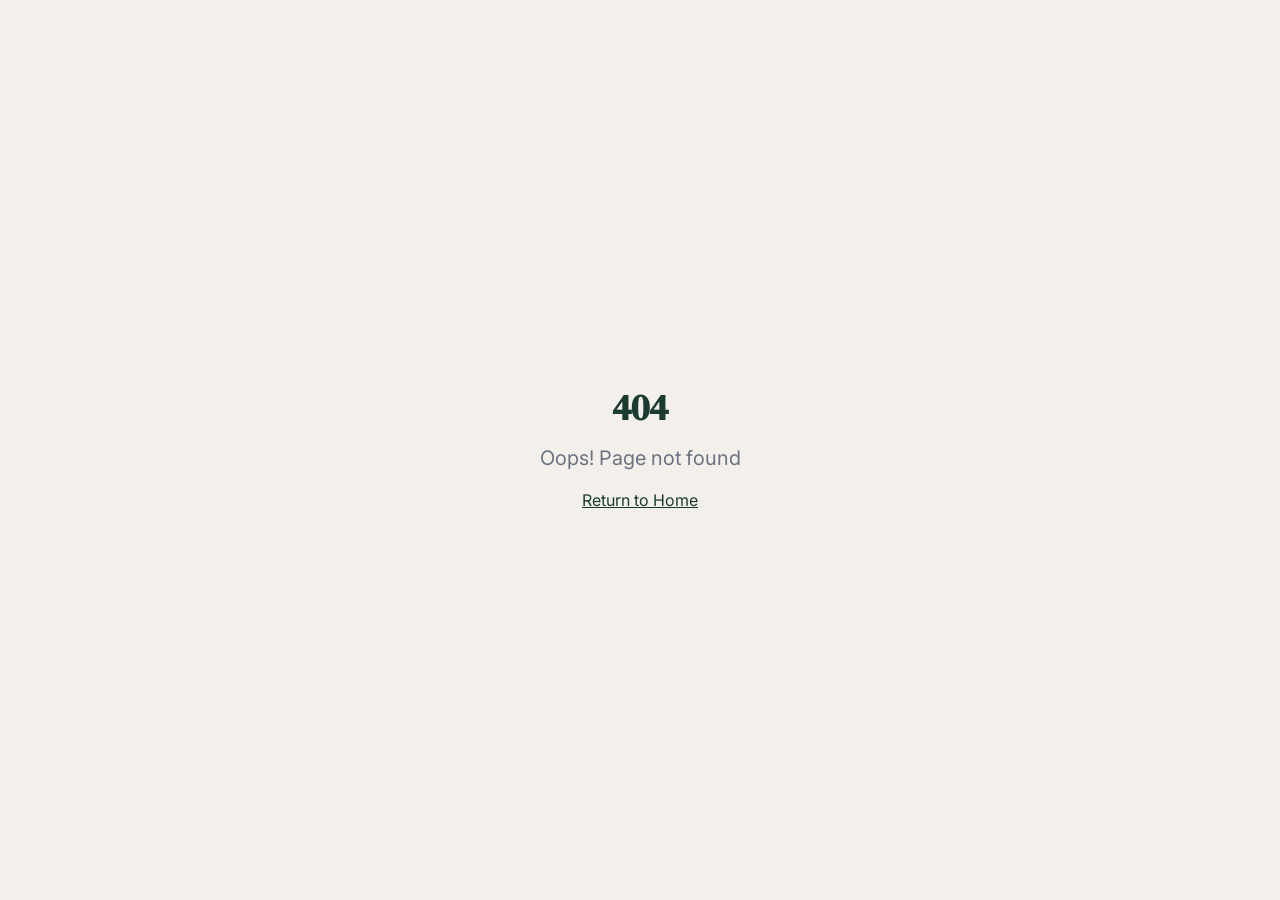
==== commit 0d40e023: "Deploy Lovable source build - exact design, no changes" ====
--- a/index.html
+++ b/index.html
@@ -1,2097 +1,136 @@
-<!DOCTYPE html>
+<!doctype html>
 <html lang="en">
 <head>
   <meta charset="UTF-8" />
   <meta name="viewport" content="width=device-width, initial-scale=1.0" />
-  <title>Iconic Investors — Australia's Trusted AFSL Dealer Group</title>
-  <meta name="description" content="Iconic Investors provides financial planners with the licence, compliance framework and strategic support to build thriving, independent advisory practices — backed by 30 years of industry experience." />
-  <link rel="preconnect" href="https://fonts.googleapis.com" />
-  <link rel="preconnect" href="https://fonts.gstatic.com" crossorigin />
-  <link href="https://fonts.googleapis.com/css2?family=Inter:wght@300;400;500;600;700;800;900&display=swap" rel="stylesheet" />
-  <style>
-    /* =============================================
-       RESET & BASE
-    ============================================= */
-    *, *::before, *::after {
-      box-sizing: border-box;
-      margin: 0;
-      padding: 0;
-    }
-    html {
-      scroll-behavior: smooth;
-      font-size: 16px;
-    }
-    body {
-      font-family: 'Inter', system-ui, -apple-system, sans-serif;
-      background: #ffffff;
-      color: #0f1f17;
-      line-height: 1.6;
-      -webkit-font-smoothing: antialiased;
-      -moz-osx-font-smoothing: grayscale;
-    }
-    img { max-width: 100%; height: auto; display: block; }
-    a { text-decoration: none; color: inherit; }
-    ul { list-style: none; }
-
-    /* =============================================
-       CSS VARIABLES
-    ============================================= */
-    :root {
-      --green: #1a3c2e;
-      --green-dark: #122b20;
-      --green-deeper: #0a1f15;
-      --green-light: #e8f5ee;
-      --gold: #c9a84c;
-      --gold-light: #f0d98a;
-      --cream: #f8f5f0;
-      --white: #ffffff;
-      --text-dark: #0f1f17;
-      --text-muted: #4a5568;
-      --border: #e2ddd6;
-      --shadow-sm: 0 1px 3px rgba(15,31,23,0.08), 0 1px 2px rgba(15,31,23,0.06);
-      --shadow-md: 0 4px 12px rgba(15,31,23,0.1), 0 2px 6px rgba(15,31,23,0.06);
-      --shadow-lg: 0 10px 30px rgba(15,31,23,0.12), 0 4px 12px rgba(15,31,23,0.08);
-      --radius: 8px;
-      --transition: 0.2s ease;
-      --section-py: 100px;
-    }
-
-    /* =============================================
-       TYPOGRAPHY
-    ============================================= */
-    h1, h2, h3, h4, h5 {
-      color: var(--text-dark);
-      line-height: 1.15;
-      letter-spacing: -0.02em;
-    }
-    .eyebrow {
-      font-size: 11px;
-      font-weight: 700;
-      letter-spacing: 0.14em;
-      text-transform: uppercase;
-      color: var(--gold);
-      margin-bottom: 16px;
-    }
-
-    /* =============================================
-       LAYOUT
-    ============================================= */
-    .container {
-      max-width: 1100px;
-      margin: 0 auto;
-      padding: 0 40px;
-    }
-    @media (max-width: 1100px) {
-      .container { padding: 0 20px; }
-      :root { --section-py: 60px; }
-    }
-
-    /* =============================================
-       ANIMATIONS
-    ============================================= */
-    .fade-up {
-      opacity: 1;
-      transform: translateY(0);
-      transition: opacity 0.6s ease, transform 0.6s ease;
-    }
-    .fade-up.visible {
-      opacity: 1;
-      transform: translateY(0);
-    }
-    .fade-up-delay-1 { transition-delay: 0.1s; }
-    .fade-up-delay-2 { transition-delay: 0.2s; }
-    .fade-up-delay-3 { transition-delay: 0.3s; }
-    .fade-up-delay-4 { transition-delay: 0.4s; }
-
-    /* =============================================
-       NAVIGATION
-    ============================================= */
-    .nav {
-      position: fixed;
-      top: 0;
-      left: 0;
-      right: 0;
-      z-index: 1000;
-      background: var(--white);
-      border-bottom: 1px solid var(--border);
-      transition: box-shadow var(--transition);
-      height: 80px;
-    }
-    .nav.scrolled {
-      box-shadow: 0 2px 20px rgba(15,31,23,0.1);
-    }
-    .nav-inner {
-      max-width: 1100px;
-      margin: 0 auto;
-      padding: 0 40px;
-      height: 80px;
-      display: flex;
-      align-items: center;
-      justify-content: space-between;
-      gap: 24px;
-    }
-    .nav-logo {
-      flex-shrink: 0;
-    }
-    .nav-logo img {
-      height: 80px;
-      width: auto;
-      display: block;
-      background: transparent;
-    }
-    .nav-links {
-      display: flex;
-      align-items: center;
-      gap: 32px;
-    }
-    .nav-links a {
-      font-size: 14px;
-      font-weight: 500;
-      color: var(--text-muted);
-      transition: color var(--transition);
-      position: relative;
-    }
-    .nav-links a::after {
-      content: '';
-      position: absolute;
-      bottom: -4px;
-      left: 0;
-      width: 0;
-      height: 2px;
-      background: var(--green);
-      transition: width var(--transition);
-    }
-    .nav-links a:hover {
-      color: var(--green);
-    }
-    .nav-links a:hover::after {
-      width: 100%;
-    }
-    .nav-cta {
-      flex-shrink: 0;
-      display: inline-flex;
-      align-items: center;
-      gap: 6px;
-      background: var(--green);
-      color: var(--white);
-      font-size: 14px;
-      font-weight: 600;
-      padding: 10px 22px;
-      border-radius: 100px;
-      transition: background var(--transition), transform var(--transition), box-shadow var(--transition);
-    }
-    .nav-cta:hover {
-      background: var(--green-dark);
-      transform: translateY(-1px);
-      box-shadow: 0 4px 12px rgba(26,60,46,0.3);
-    }
-    .nav-hamburger {
-      display: none;
-      flex-direction: column;
-      gap: 5px;
-      cursor: pointer;
-      padding: 4px;
-      background: none;
-      border: none;
-    }
-    .nav-hamburger span {
-      display: block;
-      width: 24px;
-      height: 2px;
-      background: var(--green);
-      border-radius: 2px;
-      transition: all 0.3s ease;
-    }
-    .nav-mobile {
-      display: none;
-      position: fixed;
-      top: 72px;
-      left: 0;
-      right: 0;
-      background: #ffffff;
-      border-bottom: 2px solid #e2ddd6;
-      padding: 20px 24px;
-      flex-direction: column;
-      gap: 0;
-      box-shadow: 0 8px 32px rgba(15,31,23,0.15);
-      z-index: 999;
-    }
-    .nav-mobile.open { display: flex; }
-    .nav-mobile a {
-      font-size: 16px;
-      font-weight: 600;
-      color: #0f1f17 !important;
-      padding: 14px 0;
-      border-bottom: 1px solid #f0ede8;
-      text-decoration: none;
-      display: block;
-    }
-    .nav-mobile a:last-child {
-      border-bottom: none;
-    }
-    .nav-mobile a:hover { color: #1a3c2e !important; }
-    .nav-mobile .nav-cta {
-      margin-top: 12px;
-      background: #1a3c2e !important;
-      color: #ffffff !important;
-      padding: 14px 20px !important;
-      border-radius: 8px !important;
-      text-align: center !important;
-      font-weight: 700 !important;
-      border-bottom: none !important;
-      justify-content: center;
-    }
-
-    @media (max-width: 1100px) {
-      .nav-links { display: none; }
-      .nav-hamburger { display: flex; }
-      .nav-inner { padding: 0 20px; }
-    }
-    @media (max-width: 1100px) {
-      .nav-cta.desktop-cta { display: none; }
-    }
-
-    /* =============================================
-       BUTTONS
-    ============================================= */
-    .btn {
-      display: inline-flex;
-      align-items: center;
-      gap: 6px;
-      font-family: 'Inter', system-ui, sans-serif;
-      font-size: 15px;
-      font-weight: 600;
-      padding: 14px 28px;
-      border-radius: 100px;
-      border: 2px solid transparent;
-      cursor: pointer;
-      transition: all var(--transition);
-      text-decoration: none;
-    }
-    .btn-primary {
-      background: var(--green);
-      color: var(--white);
-      border-color: var(--green);
-    }
-    .btn-primary:hover {
-      background: var(--green-dark);
-      border-color: var(--green-dark);
-      transform: translateY(-2px);
-      box-shadow: 0 6px 20px rgba(26,60,46,0.3);
-    }
-    .btn-outline {
-      background: transparent;
-      color: var(--green);
-      border-color: var(--green);
-    }
-    .btn-outline:hover {
-      background: var(--green);
-      color: var(--white);
-      transform: translateY(-2px);
-      box-shadow: 0 6px 20px rgba(26,60,46,0.2);
-    }
-    .btn-white {
-      background: var(--white);
-      color: var(--green);
-      border-color: var(--white);
-    }
-    .btn-white:hover {
-      background: var(--cream);
-      transform: translateY(-2px);
-      box-shadow: 0 6px 20px rgba(0,0,0,0.15);
-    }
-    .btn-white-outline {
-      background: transparent;
-      color: var(--white);
-      border-color: rgba(255,255,255,0.6);
-    }
-    .btn-white-outline:hover {
-      background: rgba(255,255,255,0.1);
-      border-color: var(--white);
-      transform: translateY(-2px);
-    }
-
-    /* =============================================
-       HERO SECTION
-    ============================================= */
-    #home {
-      padding-top: 72px;
-    }
-    .hero {
-      background: var(--cream);
-      padding-top: 120px;
-      padding-bottom: 80px;
-    }
-    .hero-inner {
-      max-width: 1100px;
-      margin: 0 auto;
-      padding: 0 40px;
-      display: grid;
-      grid-template-columns: 60fr 40fr;
-      gap: 64px;
-      align-items: center;
-    }
-    .hero-badge {
-      display: inline-flex;
-      align-items: center;
-      gap: 8px;
-      background: var(--green-light);
-      color: var(--green);
-      font-size: 13px;
-      font-weight: 600;
-      padding: 10px 24px;
-      border-radius: 100px;
-      margin-top: 40px;
-      margin-bottom: 28px;
-      border: 1px solid rgba(26,60,46,0.12);
-    }
-    .hero h1 {
-      font-size: 56px;
-      font-weight: 900;
-      color: var(--text-dark);
-      line-height: 1.1;
-      letter-spacing: -0.03em;
-      margin-bottom: 24px;
-    }
-    .hero h1 span {
-      color: var(--green);
-    }
-    .hero-sub {
-      font-size: 18px;
-      color: var(--text-muted);
-      line-height: 1.7;
-      max-width: 1100px;
-      margin-bottom: 36px;
-    }
-    .hero-buttons {
-      display: flex;
-      gap: 14px;
-      flex-wrap: wrap;
-      margin-bottom: 40px;
-    }
-    .hero-trust {
-      display: flex;
-      gap: 28px;
-      flex-wrap: wrap;
-    }
-    .trust-item {
-      display: flex;
-      align-items: center;
-      gap: 8px;
-      font-size: 13px;
-      font-weight: 600;
-      color: var(--text-dark);
-    }
-    .trust-item .check {
-      width: 20px;
-      height: 20px;
-      background: var(--green);
-      border-radius: 50%;
-      display: flex;
-      align-items: center;
-      justify-content: center;
-      flex-shrink: 0;
-    }
-    .trust-item .check svg {
-      width: 10px;
-      height: 10px;
-      color: white;
-    }
-
-    /* Hero Card */
-    .hero-card {
-      background: var(--white);
-      border-radius: 16px;
-      border-top: 4px solid var(--green);
-      padding: 40px;
-      box-shadow: var(--shadow-lg);
-    }
-    .hero-card-title {
-      font-size: 18px;
-      font-weight: 700;
-      color: var(--text-dark);
-      margin-bottom: 28px;
-      padding-bottom: 20px;
-      border-bottom: 1px solid var(--border);
-    }
-    .stat-row {
-      display: flex;
-      align-items: center;
-      gap: 16px;
-      padding: 16px 0;
-      border-bottom: 1px solid var(--border);
-    }
-    .stat-row:last-child { border-bottom: none; }
-    .stat-accent {
-      width: 3px;
-      height: 44px;
-      background: var(--green);
-      border-radius: 2px;
-      flex-shrink: 0;
-    }
-    .stat-accent.gold { background: var(--gold); }
-    .stat-value {
-      font-size: 24px;
-      font-weight: 800;
-      color: var(--green);
-      line-height: 1;
-      margin-bottom: 4px;
-    }
-    .stat-label {
-      font-size: 13px;
-      color: var(--text-muted);
-      font-weight: 500;
-    }
-
-    @media (max-width: 1100px) {
-      .hero-inner {
-        grid-template-columns: 1fr;
-        gap: 48px;
-      }
-      .hero h1 { font-size: 42px; }
-    }
-    @media (max-width: 1100px) {
-      .hero-inner { padding: 0 20px; }
-      .hero h1 { font-size: 36px; }
-      .hero-sub { font-size: 16px; }
-      .hero-trust { gap: 16px; }
-    }
-
-    /* =============================================
-       TRUST BAR
-    ============================================= */
-    .trust-bar {
-      background: var(--green);
-      padding: 48px 0;
-    }
-    .trust-bar-inner {
-      max-width: 1100px;
-      margin: 0 auto;
-      padding: 0 40px;
-      display: grid;
-      grid-template-columns: repeat(4, 1fr);
-      gap: 32px;
-      text-align: center;
-    }
-    .trust-stat {
-      display: flex;
-      flex-direction: column;
-      align-items: center;
-      gap: 6px;
-    }
-    .trust-stat-icon {
-      font-size: 24px;
-      margin-bottom: 4px;
-    }
-    .trust-stat-value {
-      font-size: 28px;
-      font-weight: 800;
-      color: var(--white);
-      line-height: 1;
-    }
-    .trust-stat-label {
-      font-size: 13px;
-      color: rgba(255,255,255,0.65);
-      font-weight: 500;
-    }
-    .trust-bar-divider {
-      width: 1px;
-      background: rgba(255,255,255,0.15);
-      display: none;
-    }
-    @media (max-width: 1100px) {
-      .trust-bar-inner {
-        grid-template-columns: repeat(2, 1fr);
-        gap: 32px;
-        padding: 0 20px;
-      }
-    }
-
-    /* =============================================
-       SERVICES SECTION
-    ============================================= */
-    #licensee-services {
-      background: var(--white);
-      padding: var(--section-py) 0;
-    }
-    .section-header {
-      margin-bottom: 56px;
-    }
-    .section-header-row {
-      display: flex;
-      align-items: flex-end;
-      justify-content: space-between;
-      gap: 24px;
-    }
-    .section-header h2 {
-      font-size: 40px;
-      font-weight: 800;
-      color: var(--text-dark);
-      line-height: 1.15;
-      max-width: 1100px;
-    }
-    .section-link {
-      font-size: 14px;
-      font-weight: 600;
-      color: var(--green);
-      display: flex;
-      align-items: center;
-      gap: 6px;
-      flex-shrink: 0;
-      transition: gap var(--transition), color var(--transition);
-      padding-bottom: 4px;
-    }
-    .section-link:hover {
-      gap: 10px;
-      color: var(--green-dark);
-    }
-    .services-grid {
-      display: grid;
-      grid-template-columns: repeat(2, 1fr);
-      gap: 24px;
-    }
-    .service-card {
-      background: var(--white);
-      border: 1px solid var(--border);
-      border-radius: var(--radius);
-      padding: 40px;
-      box-shadow: var(--shadow-sm);
-      transition: all var(--transition);
-      position: relative;
-      overflow: hidden;
-    }
-    .service-card::before {
-      content: '';
-      position: absolute;
-      bottom: 0;
-      left: 0;
-      right: 0;
-      height: 3px;
-      background: var(--green);
-      transform: scaleX(0);
-      transition: transform var(--transition);
-      transform-origin: left;
-    }
-    .service-card:hover {
-      transform: translateY(-4px);
-      box-shadow: var(--shadow-lg);
-    }
-    .service-card:hover::before {
-      transform: scaleX(1);
-    }
-    .service-number {
-      font-size: 12px;
-      font-weight: 700;
-      letter-spacing: 0.1em;
-      color: var(--gold);
-      margin-bottom: 20px;
-      display: block;
-    }
-    .service-card h3 {
-      font-size: 22px;
-      font-weight: 700;
-      color: var(--text-dark);
-      margin-bottom: 14px;
-      letter-spacing: -0.01em;
-    }
-    .service-card p {
-      font-size: 15px;
-      color: var(--text-muted);
-      line-height: 1.65;
-    }
-    .service-arrow {
-      display: inline-flex;
-      align-items: center;
-      gap: 6px;
-      font-size: 13px;
-      font-weight: 600;
-      color: var(--green);
-      margin-top: 24px;
-      transition: gap var(--transition);
-    }
-    .service-card:hover .service-arrow {
-      gap: 10px;
-    }
-    @media (max-width: 1100px) {
-      .services-grid {
-        grid-template-columns: 1fr;
-      }
-      .section-header h2 { font-size: 30px; }
-      .section-header-row { flex-direction: column; align-items: flex-start; }
-    }
-
-    /* =============================================
-       PROCESS SECTION
-    ============================================= */
-    #specialist-services {
-      background: var(--cream);
-      padding: var(--section-py) 0;
-    }
-    .process-intro {
-      max-width: 1100px;
-      margin-bottom: 64px;
-    }
-    .process-intro h2 {
-      font-size: 40px;
-      font-weight: 800;
-      margin-bottom: 16px;
-    }
-    .process-intro p {
-      font-size: 17px;
-      color: var(--text-muted);
-      line-height: 1.65;
-    }
-    .process-grid {
-      display: grid;
-      grid-template-columns: repeat(4, 1fr);
-      gap: 24px;
-    }
-    .process-card {
-      background: var(--white);
-      border: 1px solid var(--border);
-      border-radius: var(--radius);
-      padding: 36px 28px;
-      box-shadow: var(--shadow-sm);
-      transition: all var(--transition);
-    }
-    .process-card:hover {
-      transform: translateY(-4px);
-      box-shadow: var(--shadow-lg);
-    }
-    .process-num {
-      font-size: 60px;
-      font-weight: 300;
-      color: var(--gold);
-      opacity: 0.6;
-      line-height: 1;
-      margin-bottom: 20px;
-      letter-spacing: -0.03em;
-    }
-    .process-card h3 {
-      font-size: 17px;
-      font-weight: 700;
-      color: var(--text-dark);
-      margin-bottom: 12px;
-    }
-    .process-card p {
-      font-size: 14px;
-      color: var(--text-muted);
-      line-height: 1.65;
-    }
-    @media (max-width: 1100px) {
-      .process-grid {
-        grid-template-columns: repeat(2, 1fr);
-      }
-    }
-    @media (max-width: 1100px) {
-      .process-grid {
-        grid-template-columns: 1fr;
-      }
-      .process-intro h2 { font-size: 30px; }
-    }
-
-    /* =============================================
-       MID CTA
-    ============================================= */
-    .mid-cta {
-      background: var(--green-light);
-      border-top: 1px solid rgba(26,60,46,0.12);
-      border-bottom: 1px solid rgba(26,60,46,0.12);
-      padding: 80px 0;
-      text-align: center;
-    }
-    .mid-cta h2 {
-      font-size: 36px;
-      font-weight: 800;
-      color: var(--text-dark);
-      margin-bottom: 16px;
-      letter-spacing: -0.02em;
-    }
-    .mid-cta p {
-      font-size: 17px;
-      color: var(--text-muted);
-      max-width: 1100px;
-      margin: 0 auto 36px;
-      line-height: 1.65;
-    }
-    .mid-cta-buttons {
-      display: flex;
-      gap: 14px;
-      justify-content: center;
-      flex-wrap: wrap;
-    }
-    @media (max-width: 1100px) {
-      .mid-cta h2 { font-size: 26px; }
-      .mid-cta p { font-size: 15px; }
-    }
-
-    /* =============================================
-       TEAM SECTION
-    ============================================= */
-    #about {
-      background: var(--white);
-      padding: var(--section-py) 0;
-    }
-    .team-grid {
-      display: grid;
-      grid-template-columns: repeat(2, 1fr);
-      gap: 32px;
-      max-width: 1100px;
-      margin: 0 auto;
-    }
-    .team-card {
-      background: var(--white);
-      border: 1px solid var(--border);
-      border-radius: 12px;
-      padding: 40px;
-      box-shadow: var(--shadow-md);
-      transition: all var(--transition);
-    }
-    .team-card:hover {
-      transform: translateY(-4px);
-      box-shadow: var(--shadow-lg);
-    }
-    .team-avatar {
-      width: 72px;
-      height: 72px;
-      border-radius: 50%;
-      background: linear-gradient(135deg, #1a3c2e 0%, #2d6b4e 100%);
-      display: flex;
-      align-items: center;
-      justify-content: center;
-      font-size: 22px;
-      font-weight: 800;
-      color: var(--white);
-      margin-bottom: 24px;
-      letter-spacing: 0.05em;
-      box-shadow: 0 4px 16px rgba(26,60,46,0.25);
-    }
-    .team-name {
-      font-size: 20px;
-      font-weight: 700;
-      color: var(--text-dark);
-      margin-bottom: 4px;
-    }
-    .team-role {
-      font-size: 13px;
-      font-weight: 600;
-      color: var(--gold);
-      text-transform: uppercase;
-      letter-spacing: 0.08em;
-      margin-bottom: 20px;
-    }
-    .team-bio {
-      font-size: 14px;
-      color: var(--text-muted);
-      line-height: 1.7;
-    }
-    @media (max-width: 1100px) {
-      .team-grid {
-        grid-template-columns: 1fr;
-        max-width: 1100px;
-      }
-    }
-
-    /* =============================================
-       FINAL CTA
-    ============================================= */
-    .final-cta {
-      background: var(--green);
-      background-image: radial-gradient(ellipse at 70% 50%, rgba(45,107,78,0.5) 0%, transparent 65%);
-      padding: 100px 0;
-      text-align: center;
-      position: relative;
-      overflow: hidden;
-    }
-    .final-cta::before {
-      content: '';
-      position: absolute;
-      top: -60px;
-      right: -60px;
-      width: 300px;
-      height: 300px;
-      border-radius: 50%;
-      background: rgba(255,255,255,0.03);
-    }
-    .final-cta::after {
-      content: '';
-      position: absolute;
-      bottom: -80px;
-      left: -40px;
-      width: 400px;
-      height: 400px;
-      border-radius: 50%;
-      background: rgba(255,255,255,0.03);
-    }
-    .final-cta .container {
-      position: relative;
-      z-index: 1;
-    }
-    .final-cta h2 {
-      font-size: 42px;
-      font-weight: 800;
-      color: var(--white);
-      letter-spacing: -0.02em;
-      margin-bottom: 20px;
-      max-width: 1100px;
-      margin-left: auto;
-      margin-right: auto;
-    }
-    .final-cta p {
-      font-size: 17px;
-      color: rgba(255,255,255,0.65);
-      max-width: 1100px;
-      margin: 0 auto 40px;
-      line-height: 1.7;
-    }
-    .final-cta-buttons {
-      display: flex;
-      gap: 14px;
-      justify-content: center;
-      flex-wrap: wrap;
-      margin-bottom: 32px;
-    }
-    .final-cta-email {
-      font-size: 13px;
-      color: rgba(255,255,255,0.5);
-    }
-    .final-cta-email a {
-      color: rgba(255,255,255,0.7);
-      text-decoration: underline;
-      text-underline-offset: 3px;
-      transition: color var(--transition);
-    }
-    .final-cta-email a:hover {
-      color: var(--white);
-    }
-    @media (max-width: 1100px) {
-      .final-cta h2 { font-size: 30px; }
-      .final-cta p { font-size: 15px; }
-    }
-
-    /* =============================================
-       FOOTER
-    ============================================= */
-    #contact {
-      background: var(--green-deeper);
-      padding: 72px 0 0;
-    }
-    .footer-top {
-      display: grid;
-      grid-template-columns: 1.5fr 1fr 1fr;
-      gap: 64px;
-      padding-bottom: 56px;
-      border-bottom: 1px solid rgba(255,255,255,0.1);
-    }
-    .footer-brand img {
-      height: 40px;
-      width: auto;
-      margin-bottom: 16px;
-      filter: brightness(0) invert(1);
-      opacity: 0.9;
-    }
-    .footer-tagline {
-      font-size: 14px;
-      color: rgba(255,255,255,0.5);
-      line-height: 1.65;
-      max-width: 1100px;
-    }
-    .footer-col h4 {
-      font-size: 11px;
-      font-weight: 700;
-      letter-spacing: 0.12em;
-      text-transform: uppercase;
-      color: rgba(255,255,255,0.4);
-      margin-bottom: 20px;
-    }
-    .footer-col ul li {
-      margin-bottom: 12px;
-    }
-    .footer-col ul li a {
-      font-size: 14px;
-      color: rgba(255,255,255,0.65);
-      transition: color var(--transition);
-    }
-    .footer-col ul li a:hover {
-      color: var(--white);
-    }
-    .footer-bottom {
-      padding: 24px 0;
-      display: flex;
-      align-items: center;
-      justify-content: space-between;
-      gap: 16px;
-      flex-wrap: wrap;
-    }
-    .footer-copy {
-      font-size: 12px;
-      color: rgba(255,255,255,0.4);
-    }
-    .footer-legal {
-      display: flex;
-      gap: 24px;
-    }
-    .footer-legal a {
-      font-size: 12px;
-      color: rgba(255,255,255,0.4);
-      transition: color var(--transition);
-    }
-    .footer-legal a:hover { color: rgba(255,255,255,0.7); }
-    @media (max-width: 1100px) {
-      .footer-top {
-        grid-template-columns: 1fr;
-        gap: 40px;
-      }
-      .footer-bottom {
-        flex-direction: column;
-        align-items: flex-start;
-        gap: 12px;
-      }
-    }
-
-    /* =============================================
-       SECTION DIVIDER
-    ============================================= */
-    .divider {
-      width: 48px;
-      height: 3px;
-      background: var(--gold);
-      border-radius: 2px;
-      margin-bottom: 24px;
-    }
-  
-/* Remove black bars */
-body { margin: 0 !important; padding: 0 !important; }
-html { margin: 0 !important; padding: 0 !important; }
-nav, #navbar, header { margin-top: 0 !important; top: 0 !important; }
-/* Remove any black elements */
-body::before, body::after, html::before, html::after { display: none !important; }
-/* ── OVERRIDES ── */
-/* Nav: fixed height, white background, no overflow issues */
-.nav {
-  height: 80px !important;
-  background: #ffffff !important;
-  overflow: visible !important;
-}
-.nav-inner {
-  height: 80px !important;
-  display: flex !important;
-  align-items: center !important;
-  justify-content: space-between !important;
-  max-width: 1100px !important;
-  margin: 0 auto !important;
-  padding: 0 40px !important;
-}
-
-/* Logo: 56px height, transparent background, no bars */
-.nav-logo img {
-  height: 80px !important;
-  width: auto !important;
-  display: block !important;
-  background: transparent !important;
-  object-fit: contain !important;
-  line-height: 1 !important;
-}
-.nav-logo {
-  display: flex !important;
-  align-items: center !important;
-  line-height: 0 !important;
-  background: transparent !important;
-}
-
-/* Service cards: all uniform white */
-.service-card {
-  background: #ffffff !important;
-  color: #0f1f17 !important;
-}
-.service-card h3,
-.service-card p,
-.service-card .service-number,
-.service-card .service-arrow {
-  color: inherit !important;
-}
-
-
-/* Trust bar explicit colors */
-.trust-bar { background: #1a3c2e !important; }
-.trust-stat-value { color: #c9a84c !important; font-size: 28px; font-weight: 800; }
-.trust-stat-label { color: rgba(255,255,255,0.7) !important; font-size: 13px; }
-.trust-stat-icon { color: #fff !important; }
-
-/* Hero text fix */
-.hero-badge { color: #1a3c2e !important; background: #e8f5ee !important; }
-.hero h1 { color: #0f1f17 !important; }
-.hero h1 span { color: #1a3c2e !important; }
-.hero-subtitle { color: #4a5568 !important; }
-.trust-item { color: #4a5568 !important; }
-.trust-item svg, .trust-item::before { color: #1a3c2e !important; }
-
-/* Buttons explicit */
-.btn-primary { background: #1a3c2e !important; color: #ffffff !important; border-color: #1a3c2e !important; }
-.btn-outline { background: transparent !important; color: #1a3c2e !important; border: 2px solid #1a3c2e !important; }
-.btn-white { background: #ffffff !important; color: #1a3c2e !important; }
-.btn-white-outline { background: transparent !important; color: #ffffff !important; border: 2px solid rgba(255,255,255,0.6) !important; }
-
-/* Nav */
-.nav { background: #ffffff !important; }
-.nav-link { color: #0f1f17 !important; }
-.nav-cta { background: #1a3c2e !important; color: #ffffff !important; }
-
-/* Service cards */
-.service-card { background: #ffffff !important; }
-.service-number { color: #c9a84c !important; }
-.service-card h3 { color: #0f1f17 !important; }
-.service-card p { color: #4a5568 !important; }
-
-/* Stat card */
-.stat-value { color: #1a3c2e !important; font-size: 24px; font-weight: 800; }
-.stat-label { color: #4a5568 !important; }
-
-
-/* ============================================
-   MOBILE RESPONSIVE — New Sections
-   ============================================ */
-@media (max-width: 1100px) {
-
-  /* Global section padding */
-  section { padding: 60px 0 !important; }
-
-  /* Container padding */
-  section > div[style*="max-width: 1100px"],
-  section > div[style*="max-width: 1100px"] {
-    padding: 0 20px !important;
-  }
-
-  /* All inline grids — collapse to 1 column */
-  div[style*="grid-template-columns:repeat(3"],
-  div[style*="grid-template-columns: repeat(3"],
-  div[style*="grid-template-columns:repeat(4"],
-  div[style*="grid-template-columns: repeat(4"],
-  div[style*="grid-template-columns:repeat(2"],
-  div[style*="grid-template-columns: repeat(2"],
-  div[style*="grid-template-columns:1fr 1fr"],
-  div[style*="grid-template-columns: 1fr 1fr"],
-  div[style*="grid-template-columns:1fr 1.4fr"],
-  div[style*="grid-template-columns: 1fr 1.4fr"] {
-    grid-template-columns: 1fr !important;
-  }
-
-  /* Header in about/hero sections */
-  div[style*="display:flex"][style*="justify-content:space-between"],
-  div[style*="display: flex"][style*="justify-content: space-between"] {
-    flex-direction: column !important;
-    gap: 16px !important;
-  }
-
-  /* Hero section */
-  
-  .hero-inner { grid-template-columns: 1fr !important; gap: 32px !important; }
-  .hero h1 { font-size: 32px !important; }
-  .hero-subtitle { font-size: 15px !important; }
-  .hero-right { display: none !important; }
-  .hero-trust { flex-wrap: wrap !important; gap: 8px !important; }
-
-  /* Trust bar */
-  .trust-bar-inner { grid-template-columns: repeat(2, 1fr) !important; gap: 16px !important; padding: 0 20px !important; }
-
-  /* Nav */
-  .nav-links { display: none !important; }
-  .nav-cta { display: none !important; }
-  .nav-hamburger { display: flex !important; }
-  .nav-inner { padding: 0 20px !important; }
-
-  /* Pain points grid */
-  #pain-points div[style*="grid-template-columns"] {
-    grid-template-columns: 1fr !important;
-  }
-
-  /* Stats row in about */
-  #about div[style*="grid-template-columns:repeat(3"],
-  #about div[style*="grid-template-columns: repeat(3"] {
-    grid-template-columns: 1fr !important;
-  }
-
-  /* Licensee 3-col featured */
-  #licensee-services div[style*="grid-template-columns:repeat(3"],
-  #licensee-services div[style*="grid-template-columns: repeat(3"] {
-    grid-template-columns: 1fr !important;
-  }
-
-  /* Specialist services subsections */
-  #specialist-services div[style*="grid-template-columns:repeat(3"],
-  #specialist-services div[style*="grid-template-columns: repeat(3"],
-  #specialist-services div[style*="grid-template-columns:repeat(2"],
-  #specialist-services div[style*="grid-template-columns: repeat(2"] {
-    grid-template-columns: 1fr !important;
-  }
-
-  /* Contact section two-col */
-  #contact div[style*="grid-template-columns"] {
-    grid-template-columns: 1fr !important;
-  }
-  #contact div[style*="display:grid"] {
-    grid-template-columns: 1fr !important;
-  }
-  /* Contact form grid */
-  #contact form div[style*="grid-template-columns"] {
-    grid-template-columns: 1fr !important;
-  }
-
-  /* Team cards */
-  #about div[style*="grid-template-columns:repeat(2"],
-  #about div[style*="max-width: 1100px"] {
-    grid-template-columns: 1fr !important;
-    max-width: 100% !important;
-  }
-
-  /* Services section heading */
-  .services h2 { font-size: 26px !important; }
-
-  /* Process steps */
-  .process-grid { grid-template-columns: repeat(2, 1fr) !important; }
-
-  /* Mid CTA */
-  .mid-cta-inner { flex-direction: column !important; gap: 24px !important; }
-  .mid-cta-buttons { flex-direction: column !important; width: 100% !important; }
-  .mid-cta-buttons a { width: 100% !important; justify-content: center !important; }
-
-  /* Final CTA */
-  .final-cta-buttons { flex-direction: column !important; align-items: center !important; }
-
-  /* Headings */
-  h1 { font-size: 30px !important; }
-  h2 { font-size: 24px !important; }
-
-  /* Buttons full width on mobile */
-  #pain-points a[style*="inline-flex"] { width: auto !important; }
-
-  /* Footer */
-  footer .footer-grid { grid-template-columns: 1fr !important; gap: 32px !important; }
-  footer .footer-bottom { flex-direction: column !important; gap: 8px !important; text-align: center !important; }
-}
-
-@media (max-width: 1100px) {
-  .trust-bar-inner { grid-template-columns: 1fr !important; }
-  .hero h1 { font-size: 26px !important; }
-  h2 { font-size: 22px !important; }
-  section { padding: 48px 0 !important; }
-}
-
-
-/* Responsive grid classes */
-.grid-3 { display: grid; grid-template-columns: repeat(3, 1fr); gap: 16px; }
-.grid-2 { display: grid; grid-template-columns: repeat(2, 1fr); gap: 16px; }
-.grid-contact { display: grid; grid-template-columns: 1fr 1.4fr; gap: 48px; align-items: start; }
-
-@media (max-width: 1100px) {
-  html, body { overflow-x: hidden !important; max-width: 100vw !important; background: #ffffff !important; }
-  .grid-3, .grid-2, .grid-contact { grid-template-columns: 1fr !important; gap: 14px !important; }
-  section { padding: 60px 0 !important; }
-  section > div { padding-left: 20px !important; padding-right: 20px !important; }
-  h1 { font-size: 28px !important; line-height: 1.2 !important; }
-  h2 { font-size: 24px !important; }
-  h3 { font-size: 20px !important; }
-}
-@media (max-width: 1100px) {
-  h1 { font-size: 24px !important; }
-  h2 { font-size: 20px !important; }
-}
-
-
-@media (max-width: 1100px) {
-  /* About section - add spacing between elements */
-  #about > div > p { margin-bottom: 24px !important; }
-  #about > div > div[style*="margin-bottom:48px"],
-  #about > div > div[style*="margin-bottom: 48px"] { margin-bottom: 32px !important; }
-
-  /* Stat boxes - ensure they look good stacked */
-  #about .grid-3 > div[style*="background:#1a3c2e"],
-  #about .grid-3 > div[style*="background: #1a3c2e"] {
-    padding: 20px !important;
-    border-radius: 10px !important;
-    text-align: center !important;
-    margin-bottom: 0 !important;
-  }
-
-  /* Value cards */
-  #about .grid-3 > div[style*="background:#f8f5f0"],
-  #about .grid-3 > div[style*="background: #f8f5f0"] {
-    padding: 20px !important;
-    border-radius: 10px !important;
-  }
-
-  /* Team cards */
-  #about .grid-2 > div { margin-bottom: 0 !important; }
-  #about .grid-2 > div > div[style*="height:100px"] {
-    height: 70px !important;
-  }
-
-  /* Fix spacing after intro paragraph */
-  #about h2 { margin-bottom: 16px !important; }
-
-  /* Pain points on mobile */
-  #pain-points .grid-3 > div { padding: 20px !important; }
-
-  /* Licensee services on mobile */
-  #licensee-services .grid-3 > div { padding: 20px !important; }
-  #licensee-services .grid-2 > div { padding: 18px !important; }
-
-  /* Specialist services on mobile */
-  #specialist-services .grid-3 > div { padding: 18px !important; }
-  #specialist-services .grid-2 > div { padding: 18px !important; }
-
-  /* Contact on mobile */
-  #contact .grid-contact > div:first-child { order: 2; }
-  #contact .grid-contact > div:last-child { order: 1; }
-  #contact .grid-2 { gap: 10px !important; }
-
-  /* General - ensure all section containers have proper mobile padding */
-  #about > div,
-  #licensee-services > div,
-  #specialist-services > div,
-  #contact > div,
-  #pain-points > div {
-    padding-left: 20px !important;
-    padding-right: 20px !important;
-    max-width: 100% !important;
-  }
-
-  /* Subsection divs inside specialist services */
-  #specialist-services > div > div {
-    padding-left: 20px !important;
-    padding-right: 20px !important;
-  }
-  #specialist-services > div > div > div[style*="max-width: 1100px"] {
-    padding-left: 20px !important;
-    padding-right: 20px !important;
-  }
-}
-
-
-@media (max-width: 1100px) {
-  /* Fix hero padding */
-  
-
-  /* About stat boxes - force display */
-  #about div[style*="background:#1a3c2e;border-radius:12px"] {
-    display: block !important;
-    padding: 20px 16px !important;
-    border-radius: 10px !important;
-    text-align: center !important;
-    margin-bottom: 4px !important;
-  }
-
-  /* About value cards */  
-  #about div[style*="background:#f8f5f0;border-radius:10px"] {
-    display: block !important;
-    padding: 20px 16px !important;
-  }
-
-  /* Make sure all grid-3 children display as blocks */
-  .grid-3 > div, .grid-2 > div {
-    display: block !important;
-    width: 100% !important;
-    box-sizing: border-box !important;
-  }
-
-  /* Pain point cards */
-  #pain-points div[style*="background:#f8f5f0;border-radius:10px"] {
-    display: block !important;
-    padding: 18px 16px !important;
-    margin-bottom: 4px !important;
-  }
-
-  /* Fix about section top spacing - prevent it from appearing at top */
-  #about { margin-top: 0 !important; }
-
-  
-
-  /* Section containers */
-  #about > div[style],
-  #licensee-services > div[style],
-  #specialist-services > div[style],
-  #contact > div[style],
-  #pain-points > div[style] {
-    max-width: 100% !important;
-    padding-left: 20px !important;
-    padding-right: 20px !important;
-    width: 100% !important;
-    box-sizing: border-box !important;
-  }
-}
-
-
-@media (max-width: 1100px) {
-  .hero {
-    padding-top: 90px !important;
-    padding-bottom: 40px !important;
-  }
-  .hero-inner {
-    grid-template-columns: 1fr !important;
-    gap: 24px !important;
-    padding: 0 20px !important;
-  }
-  .hero h1 { font-size: 28px !important; line-height: 1.25 !important; }
-  .hero-subtitle, .hero-sub { font-size: 15px !important; }
-  .hero-right { display: none !important; }
-  .hero-cta { flex-direction: column !important; gap: 10px !important; }
-  .hero-cta a { width: 100% !important; justify-content: center !important; text-align: center !important; }
-  .hero-trust { flex-wrap: wrap !important; gap: 8px !important; }
-  .hero-badge { margin-top: 0 !important; }
-}
-
-
-/* Mobile menu - strong overrides */
-#mobileMenu {
-  background: #ffffff !important;
-  z-index: 9999 !important;
-  position: fixed !important;
-  top: 72px !important;
-  left: 0 !important;
-  right: 0 !important;
-  padding: 16px 24px 24px !important;
-  box-shadow: 0 8px 40px rgba(0,0,0,0.2) !important;
-  border-top: 2px solid #1a3c2e !important;
-}
-#mobileMenu a {
-  color: #0f1f17 !important;
-  font-size: 16px !important;
-  font-weight: 600 !important;
-  padding: 14px 0 !important;
-  border-bottom: 1px solid #f0ede8 !important;
-  display: block !important;
-  text-decoration: none !important;
-  background: none !important;
-}
-#mobileMenu a.nav-cta {
-  color: #ffffff !important;
-  background: #1a3c2e !important;
-  padding: 14px 20px !important;
-  border-radius: 8px !important;
-  text-align: center !important;
-  margin-top: 8px !important;
-  border-bottom: none !important;
-  font-weight: 700 !important;
-}
-#menuOverlay.active {
-  display: block !important;
-}
-
-
-/* Footer background */
-footer {
-  background: #0a1f15 !important;
-  color: rgba(255,255,255,0.7);
-}
-footer * { box-sizing: border-box; }
-.footer-brand p, .footer-tagline { color: rgba(255,255,255,0.5) !important; }
-.footer-col h4 { color: rgba(255,255,255,0.4) !important; }
-.footer-col a { color: rgba(255,255,255,0.65) !important; text-decoration: none; }
-.footer-col a:hover { color: #ffffff !important; }
-.footer-copy { color: rgba(255,255,255,0.35) !important; font-size: 13px; }
-.footer-legal a { color: rgba(255,255,255,0.45) !important; font-size: 13px; text-decoration: none; }
-.footer-legal a:hover { color: #ffffff !important; }
-.footer-top { border-bottom-color: rgba(255,255,255,0.1) !important; padding: 60px 0 48px !important; }
-
-@media (max-width: 1100px) {
-  .footer-top { grid-template-columns: 1fr !important; gap: 32px !important; padding: 40px 0 32px !important; }
-  footer .container { padding: 0 20px !important; }
-}
-
-
-/* STRONG footer override */
-footer, footer > *, footer .container { background: #0a1f15 !important; }
-body { background: #ffffff !important; }
-html { background: #0a1f15 !important; }
-
-
-/* Logo size override */
-.nav-logo img { height: 80px !important; width: auto !important; }
-@media (max-width: 1100px) {
-  .nav-logo img { height: 64px !important; }
-}
-
-
-/* Footer logo fix */
-.footer-brand img {
-  filter: none !important;
-  opacity: 0.95 !important;
-  height: 48px !important;
-  width: auto !important;
-  background: transparent !important;
-}
-
-
-/* Clean font sizes */
-.hero h1 { font-size: 56px !important; line-height: 1.1 !important; font-weight: 900 !important; }
-.hero-sub, .hero-subtitle { font-size: 18px !important; line-height: 1.7 !important; }
-section h2 { font-size: 40px !important; font-weight: 800 !important; }
-section p, section li { font-size: 16px !important; line-height: 1.7 !important; }
-.trust-stat-value { font-size: 32px !important; font-weight: 900 !important; }
-.stat-value { font-size: 26px !important; font-weight: 800 !important; }
-nav a { font-size: 15px !important; }
-.btn, a[style*="padding"] { font-size: 16px !important; }
-
+  <title>Iconic Investors — AFSL Support for Financial Planners</title>
+  <meta name="description" content="Iconic Investors provides financial planners with the licence, compliance framework and strategic support to build thriving, independent advisory practices." />
+  <meta property="og:title" content="Iconic Investors — AFSL Support for Financial Planners" />
+  <meta property="og:description" content="Empowering financial planners with AFSL-authorised support, strategic compliance and the freedom to grow." />
+  <meta property="og:type" content="website" />
+  <style>@import"https://fonts.googleapis.com/css2?family=DM+Serif+Display&family=Inter:wght@400;500;600;700;800;900&display=swap";*,:before,:after{--tw-border-spacing-x: 0;--tw-border-spacing-y: 0;--tw-translate-x: 0;--tw-translate-y: 0;--tw-rotate: 0;--tw-skew-x: 0;--tw-skew-y: 0;--tw-scale-x: 1;--tw-scale-y: 1;--tw-pan-x: ;--tw-pan-y: ;--tw-pinch-zoom: ;--tw-scroll-snap-strictness: proximity;--tw-gradient-from-position: ;--tw-gradient-via-position: ;--tw-gradient-to-position: ;--tw-ordinal: ;--tw-slashed-zero: ;--tw-numeric-figure: ;--tw-numeric-spacing: ;--tw-numeric-fraction: ;--tw-ring-inset: ;--tw-ring-offset-width: 0px;--tw-ring-offset-color: #fff;--tw-ring-color: rgb(59 130 246 / .5);--tw-ring-offset-shadow: 0 0 #0000;--tw-ring-shadow: 0 0 #0000;--tw-shadow: 0 0 #0000;--tw-shadow-colored: 0 0 #0000;--tw-blur: ;--tw-brightness: ;--tw-contrast: ;--tw-grayscale: ;--tw-hue-rotate: ;--tw-invert: ;--tw-saturate: ;--tw-sepia: ;--tw-drop-shadow: ;--tw-backdrop-blur: ;--tw-backdrop-brightness: ;--tw-backdrop-contrast: ;--tw-backdrop-grayscale: ;--tw-backdrop-hue-rotate: ;--tw-backdrop-invert: ;--tw-backdrop-opacity: ;--tw-backdrop-saturate: ;--tw-backdrop-sepia: ;--tw-contain-size: ;--tw-contain-layout: ;--tw-contain-paint: ;--tw-contain-style: }::backdrop{--tw-border-spacing-x: 0;--tw-border-spacing-y: 0;--tw-translate-x: 0;--tw-translate-y: 0;--tw-rotate: 0;--tw-skew-x: 0;--tw-skew-y: 0;--tw-scale-x: 1;--tw-scale-y: 1;--tw-pan-x: ;--tw-pan-y: ;--tw-pinch-zoom: ;--tw-scroll-snap-strictness: proximity;--tw-gradient-from-position: ;--tw-gradient-via-position: ;--tw-gradient-to-position: ;--tw-ordinal: ;--tw-slashed-zero: ;--tw-numeric-figure: ;--tw-numeric-spacing: ;--tw-numeric-fraction: ;--tw-ring-inset: ;--tw-ring-offset-width: 0px;--tw-ring-offset-color: #fff;--tw-ring-color: rgb(59 130 246 / .5);--tw-ring-offset-shadow: 0 0 #0000;--tw-ring-shadow: 0 0 #0000;--tw-shadow: 0 0 #0000;--tw-shadow-colored: 0 0 #0000;--tw-blur: ;--tw-brightness: ;--tw-contrast: ;--tw-grayscale: ;--tw-hue-rotate: ;--tw-invert: ;--tw-saturate: ;--tw-sepia: ;--tw-drop-shadow: ;--tw-backdrop-blur: ;--tw-backdrop-brightness: ;--tw-backdrop-contrast: ;--tw-backdrop-grayscale: ;--tw-backdrop-hue-rotate: ;--tw-backdrop-invert: ;--tw-backdrop-opacity: ;--tw-backdrop-saturate: ;--tw-backdrop-sepia: ;--tw-contain-size: ;--tw-contain-layout: ;--tw-contain-paint: ;--tw-contain-style: }*,:before,:after{box-sizing:border-box;border-width:0;border-style:solid;border-color:#e5e7eb}:before,:after{--tw-content: ""}html,:host{line-height:1.5;-webkit-text-size-adjust:100%;-moz-tab-size:4;-o-tab-size:4;tab-size:4;font-family:Inter,system-ui,sans-serif;font-feature-settings:normal;font-variation-settings:normal;-webkit-tap-highlight-color:transparent}body{margin:0;line-height:inherit}hr{height:0;color:inherit;border-top-width:1px}abbr:where([title]){-webkit-text-decoration:underline dotted;text-decoration:underline dotted}h1,h2,h3,h4,h5,h6{font-size:inherit;font-weight:inherit}a{color:inherit;text-decoration:inherit}b,strong{font-weight:bolder}code,kbd,samp,pre{font-family:ui-monospace,SFMono-Regular,Menlo,Monaco,Consolas,Liberation Mono,Courier New,monospace;font-feature-settings:normal;font-variation-settings:normal;font-size:1em}small{font-size:80%}sub,sup{font-size:75%;line-height:0;position:relative;vertical-align:baseline}sub{bottom:-.25em}sup{top:-.5em}table{text-indent:0;border-color:inherit;border-collapse:collapse}button,input,optgroup,select,textarea{font-family:inherit;font-feature-settings:inherit;font-variation-settings:inherit;font-size:100%;font-weight:inherit;line-height:inherit;letter-spacing:inherit;color:inherit;margin:0;padding:0}button,select{text-transform:none}button,input:where([type=button]),input:where([type=reset]),input:where([type=submit]){-webkit-appearance:button;background-color:transparent;background-image:none}:-moz-focusring{outline:auto}:-moz-ui-invalid{box-shadow:none}progress{vertical-align:baseline}::-webkit-inner-spin-button,::-webkit-outer-spin-button{height:auto}[type=search]{-webkit-appearance:textfield;outline-offset:-2px}::-webkit-search-decoration{-webkit-appearance:none}::-webkit-file-upload-button{-webkit-appearance:button;font:inherit}summary{display:list-item}blockquote,dl,dd,h1,h2,h3,h4,h5,h6,hr,figure,p,pre{margin:0}fieldset{margin:0;padding:0}legend{padding:0}ol,ul,menu{list-style:none;margin:0;padding:0}dialog{padding:0}textarea{resize:vertical}input::-moz-placeholder,textarea::-moz-placeholder{opacity:1;color:#9ca3af}input::placeholder,textarea::placeholder{opacity:1;color:#9ca3af}button,[role=button]{cursor:pointer}:disabled{cursor:default}img,svg,video,canvas,audio,iframe,embed,object{display:block;vertical-align:middle}img,video{max-width:100%;height:auto}[hidden]:where(:not([hidden=until-found])){display:none}:root{--background: 40 33% 98%;--foreground: 160 37% 17%;--card: 0 0% 100%;--card-foreground: 160 37% 17%;--popover: 0 0% 100%;--popover-foreground: 160 37% 17%;--primary: 160 37% 17%;--primary-foreground: 40 33% 98%;--secondary: 37 30% 92%;--secondary-foreground: 160 37% 17%;--muted: 37 22% 94%;--muted-foreground: 220 9% 46%;--accent: 42 52% 54%;--accent-foreground: 0 0% 0%;--destructive: 0 84% 60%;--destructive-foreground: 0 0% 100%;--border: 33 18% 88%;--input: 33 18% 88%;--ring: 160 37% 17%;--radius: .75rem;--gold: 42 52% 54%;--gold-foreground: 0 0% 0%;--cream: 37 30% 95%;--forest: 160 37% 17%;--forest-light: 152 30% 30%}.dark{--background: 160 37% 7%;--foreground: 40 33% 96%;--card: 160 37% 10%;--card-foreground: 40 33% 96%;--primary: 42 52% 54%;--primary-foreground: 0 0% 0%;--secondary: 160 30% 15%;--secondary-foreground: 40 33% 96%;--muted: 160 20% 15%;--muted-foreground: 220 9% 65%;--accent: 42 52% 54%;--accent-foreground: 0 0% 0%;--border: 160 20% 20%;--input: 160 20% 20%;--ring: 42 52% 54%}*{border-color:hsl(var(--border))}body{background-color:hsl(var(--background));color:hsl(var(--foreground));font-family:Inter,system-ui,sans-serif}h1,h2,h3{font-family:"DM Serif Display",serif}.sr-only{position:absolute;width:1px;height:1px;padding:0;margin:-1px;overflow:hidden;clip:rect(0,0,0,0);white-space:nowrap;border-width:0}.pointer-events-none{pointer-events:none}.pointer-events-auto{pointer-events:auto}.visible{visibility:visible}.invisible{visibility:hidden}.fixed{position:fixed}.absolute{position:absolute}.relative{position:relative}.inset-0{top:0;right:0;bottom:0;left:0}.inset-x-0{left:0;right:0}.inset-y-0{top:0;bottom:0}.-bottom-12{bottom:-3rem}.-left-12{left:-3rem}.-right-12{right:-3rem}.-top-12{top:-3rem}.bottom-0{bottom:0}.left-0{left:0}.left-1{left:.25rem}.left-1\/2{left:50%}.left-2{left:.5rem}.left-\[50\%\]{left:50%}.right-0{right:0}.right-1{right:.25rem}.right-2{right:.5rem}.right-3{right:.75rem}.right-4{right:1rem}.top-0{top:0}.top-1\.5{top:.375rem}.top-1\/2{top:50%}.top-2{top:.5rem}.top-3\.5{top:.875rem}.top-4{top:1rem}.top-\[1px\]{top:1px}.top-\[50\%\]{top:50%}.top-\[60\%\]{top:60%}.top-full{top:100%}.z-10{z-index:10}.z-20{z-index:20}.z-50{z-index:50}.z-\[100\]{z-index:100}.z-\[1\]{z-index:1}.-mx-1{margin-left:-.25rem;margin-right:-.25rem}.mx-2{margin-left:.5rem;margin-right:.5rem}.mx-3\.5{margin-left:.875rem;margin-right:.875rem}.mx-auto{margin-left:auto;margin-right:auto}.my-0\.5{margin-top:.125rem;margin-bottom:.125rem}.my-1{margin-top:.25rem;margin-bottom:.25rem}.-ml-4{margin-left:-1rem}.-mt-4{margin-top:-1rem}.mb-1{margin-bottom:.25rem}.mb-1\.5{margin-bottom:.375rem}.mb-10{margin-bottom:2.5rem}.mb-12{margin-bottom:3rem}.mb-14{margin-bottom:3.5rem}.mb-16{margin-bottom:4rem}.mb-2{margin-bottom:.5rem}.mb-20{margin-bottom:5rem}.mb-3{margin-bottom:.75rem}.mb-4{margin-bottom:1rem}.mb-5{margin-bottom:1.25rem}.mb-6{margin-bottom:1.5rem}.mb-8{margin-bottom:2rem}.ml-1{margin-left:.25rem}.ml-auto{margin-left:auto}.mr-2{margin-right:.5rem}.mt-1{margin-top:.25rem}.mt-1\.5{margin-top:.375rem}.mt-2{margin-top:.5rem}.mt-24{margin-top:6rem}.mt-3{margin-top:.75rem}.mt-4{margin-top:1rem}.mt-auto{margin-top:auto}.block{display:block}.inline-block{display:inline-block}.flex{display:flex}.inline-flex{display:inline-flex}.table{display:table}.grid{display:grid}.hidden{display:none}.aspect-square{aspect-ratio:1 / 1}.aspect-video{aspect-ratio:16 / 9}.size-4{width:1rem;height:1rem}.h-1\.5{height:.375rem}.h-10{height:2.5rem}.h-11{height:2.75rem}.h-12{height:3rem}.h-16{height:4rem}.h-2{height:.5rem}.h-2\.5{height:.625rem}.h-20{height:5rem}.h-24{height:6rem}.h-3{height:.75rem}.h-3\.5{height:.875rem}.h-4{height:1rem}.h-5{height:1.25rem}.h-6{height:1.5rem}.h-7{height:1.75rem}.h-8{height:2rem}.h-9{height:2.25rem}.h-\[1px\]{height:1px}.h-\[var\(--radix-navigation-menu-viewport-height\)\]{height:var(--radix-navigation-menu-viewport-height)}.h-\[var\(--radix-select-trigger-height\)\]{height:var(--radix-select-trigger-height)}.h-auto{height:auto}.h-full{height:100%}.h-px{height:1px}.h-svh{height:100svh}.max-h-96{max-height:24rem}.max-h-\[300px\]{max-height:300px}.max-h-screen{max-height:100vh}.min-h-0{min-height:0px}.min-h-\[80px\]{min-height:80px}.min-h-screen{min-height:100vh}.min-h-svh{min-height:100svh}.w-0{width:0px}.w-1{width:.25rem}.w-1\.5{width:.375rem}.w-10{width:2.5rem}.w-11{width:2.75rem}.w-2{width:.5rem}.w-2\.5{width:.625rem}.w-3{width:.75rem}.w-3\.5{width:.875rem}.w-3\/4{width:75%}.w-4{width:1rem}.w-5{width:1.25rem}.w-6{width:1.5rem}.w-64{width:16rem}.w-7{width:1.75rem}.w-72{width:18rem}.w-8{width:2rem}.w-9{width:2.25rem}.w-\[--sidebar-width\]{width:var(--sidebar-width)}.w-\[100px\]{width:100px}.w-\[1px\]{width:1px}.w-auto{width:auto}.w-full{width:100%}.w-max{width:-moz-max-content;width:max-content}.w-px{width:1px}.min-w-0{min-width:0px}.min-w-5{min-width:1.25rem}.min-w-\[12rem\]{min-width:12rem}.min-w-\[8rem\]{min-width:8rem}.min-w-\[var\(--radix-select-trigger-width\)\]{min-width:var(--radix-select-trigger-width)}.max-w-2xl{max-width:42rem}.max-w-3xl{max-width:48rem}.max-w-4xl{max-width:56rem}.max-w-7xl{max-width:80rem}.max-w-\[--skeleton-width\]{max-width:var(--skeleton-width)}.max-w-lg{max-width:32rem}.max-w-max{max-width:-moz-max-content;max-width:max-content}.max-w-xl{max-width:36rem}.flex-1{flex:1 1 0%}.shrink-0{flex-shrink:0}.grow{flex-grow:1}.grow-0{flex-grow:0}.basis-full{flex-basis:100%}.caption-bottom{caption-side:bottom}.border-collapse{border-collapse:collapse}.-translate-x-1\/2{--tw-translate-x: -50%;transform:translate(var(--tw-translate-x),var(--tw-translate-y)) rotate(var(--tw-rotate)) skew(var(--tw-skew-x)) skewY(var(--tw-skew-y)) scaleX(var(--tw-scale-x)) scaleY(var(--tw-scale-y))}.-translate-x-px{--tw-translate-x: -1px;transform:translate(var(--tw-translate-x),var(--tw-translate-y)) rotate(var(--tw-rotate)) skew(var(--tw-skew-x)) skewY(var(--tw-skew-y)) scaleX(var(--tw-scale-x)) scaleY(var(--tw-scale-y))}.-translate-y-1\/2{--tw-translate-y: -50%;transform:translate(var(--tw-translate-x),var(--tw-translate-y)) rotate(var(--tw-rotate)) skew(var(--tw-skew-x)) skewY(var(--tw-skew-y)) scaleX(var(--tw-scale-x)) scaleY(var(--tw-scale-y))}.translate-x-\[-50\%\]{--tw-translate-x: -50%;transform:translate(var(--tw-translate-x),var(--tw-translate-y)) rotate(var(--tw-rotate)) skew(var(--tw-skew-x)) skewY(var(--tw-skew-y)) scaleX(var(--tw-scale-x)) scaleY(var(--tw-scale-y))}.translate-x-px{--tw-translate-x: 1px;transform:translate(var(--tw-translate-x),var(--tw-translate-y)) rotate(var(--tw-rotate)) skew(var(--tw-skew-x)) skewY(var(--tw-skew-y)) scaleX(var(--tw-scale-x)) scaleY(var(--tw-scale-y))}.translate-y-\[-50\%\]{--tw-translate-y: -50%;transform:translate(var(--tw-translate-x),var(--tw-translate-y)) rotate(var(--tw-rotate)) skew(var(--tw-skew-x)) skewY(var(--tw-skew-y)) scaleX(var(--tw-scale-x)) scaleY(var(--tw-scale-y))}.rotate-45{--tw-rotate: 45deg;transform:translate(var(--tw-translate-x),var(--tw-translate-y)) rotate(var(--tw-rotate)) skew(var(--tw-skew-x)) skewY(var(--tw-skew-y)) scaleX(var(--tw-scale-x)) scaleY(var(--tw-scale-y))}.rotate-90{--tw-rotate: 90deg;transform:translate(var(--tw-translate-x),var(--tw-translate-y)) rotate(var(--tw-rotate)) skew(var(--tw-skew-x)) skewY(var(--tw-skew-y)) scaleX(var(--tw-scale-x)) scaleY(var(--tw-scale-y))}.transform{transform:translate(var(--tw-translate-x),var(--tw-translate-y)) rotate(var(--tw-rotate)) skew(var(--tw-skew-x)) skewY(var(--tw-skew-y)) scaleX(var(--tw-scale-x)) scaleY(var(--tw-scale-y))}@keyframes pulse{50%{opacity:.5}}.animate-pulse{animation:pulse 2s cubic-bezier(.4,0,.6,1) infinite}.cursor-default{cursor:default}.cursor-pointer{cursor:pointer}.touch-none{touch-action:none}.select-none{-webkit-user-select:none;-moz-user-select:none;user-select:none}.resize-y{resize:vertical}.list-none{list-style-type:none}.grid-cols-2{grid-template-columns:repeat(2,minmax(0,1fr))}.grid-cols-3{grid-template-columns:repeat(3,minmax(0,1fr))}.flex-row{flex-direction:row}.flex-col{flex-direction:column}.flex-col-reverse{flex-direction:column-reverse}.flex-wrap{flex-wrap:wrap}.items-start{align-items:flex-start}.items-end{align-items:flex-end}.items-center{align-items:center}.items-stretch{align-items:stretch}.justify-center{justify-content:center}.justify-between{justify-content:space-between}.gap-1{gap:.25rem}.gap-1\.5{gap:.375rem}.gap-10{gap:2.5rem}.gap-16{gap:4rem}.gap-2{gap:.5rem}.gap-3{gap:.75rem}.gap-4{gap:1rem}.gap-5{gap:1.25rem}.gap-6{gap:1.5rem}.gap-8{gap:2rem}.space-x-1>:not([hidden])~:not([hidden]){--tw-space-x-reverse: 0;margin-right:calc(.25rem * var(--tw-space-x-reverse));margin-left:calc(.25rem * calc(1 - var(--tw-space-x-reverse)))}.space-x-4>:not([hidden])~:not([hidden]){--tw-space-x-reverse: 0;margin-right:calc(1rem * var(--tw-space-x-reverse));margin-left:calc(1rem * calc(1 - var(--tw-space-x-reverse)))}.space-y-1>:not([hidden])~:not([hidden]){--tw-space-y-reverse: 0;margin-top:calc(.25rem * calc(1 - var(--tw-space-y-reverse)));margin-bottom:calc(.25rem * var(--tw-space-y-reverse))}.space-y-1\.5>:not([hidden])~:not([hidden]){--tw-space-y-reverse: 0;margin-top:calc(.375rem * calc(1 - var(--tw-space-y-reverse)));margin-bottom:calc(.375rem * var(--tw-space-y-reverse))}.space-y-2>:not([hidden])~:not([hidden]){--tw-space-y-reverse: 0;margin-top:calc(.5rem * calc(1 - var(--tw-space-y-reverse)));margin-bottom:calc(.5rem * var(--tw-space-y-reverse))}.space-y-3>:not([hidden])~:not([hidden]){--tw-space-y-reverse: 0;margin-top:calc(.75rem * calc(1 - var(--tw-space-y-reverse)));margin-bottom:calc(.75rem * var(--tw-space-y-reverse))}.space-y-4>:not([hidden])~:not([hidden]){--tw-space-y-reverse: 0;margin-top:calc(1rem * calc(1 - var(--tw-space-y-reverse)));margin-bottom:calc(1rem * var(--tw-space-y-reverse))}.space-y-5>:not([hidden])~:not([hidden]){--tw-space-y-reverse: 0;margin-top:calc(1.25rem * calc(1 - var(--tw-space-y-reverse)));margin-bottom:calc(1.25rem * var(--tw-space-y-reverse))}.overflow-auto{overflow:auto}.overflow-hidden{overflow:hidden}.overflow-y-auto{overflow-y:auto}.overflow-x-hidden{overflow-x:hidden}.whitespace-nowrap{white-space:nowrap}.break-words{overflow-wrap:break-word}.rounded{border-radius:.25rem}.rounded-2xl{border-radius:1rem}.rounded-\[2px\]{border-radius:2px}.rounded-\[inherit\]{border-radius:inherit}.rounded-full{border-radius:9999px}.rounded-lg{border-radius:var(--radius)}.rounded-md{border-radius:calc(var(--radius) - 2px)}.rounded-sm{border-radius:calc(var(--radius) - 4px)}.rounded-xl{border-radius:.75rem}.rounded-t-\[10px\]{border-top-left-radius:10px;border-top-right-radius:10px}.rounded-tl-sm{border-top-left-radius:calc(var(--radius) - 4px)}.border{border-width:1px}.border-2{border-width:2px}.border-\[1\.5px\]{border-width:1.5px}.border-y{border-top-width:1px;border-bottom-width:1px}.border-b{border-bottom-width:1px}.border-l{border-left-width:1px}.border-l-4{border-left-width:4px}.border-r{border-right-width:1px}.border-t{border-top-width:1px}.border-dashed{border-style:dashed}.border-\[--color-border\]{border-color:var(--color-border)}.border-accent\/30{border-color:hsl(var(--accent) / .3)}.border-border{border-color:hsl(var(--border))}.border-border\/50{border-color:hsl(var(--border) / .5)}.border-destructive{border-color:hsl(var(--destructive))}.border-destructive\/50{border-color:hsl(var(--destructive) / .5)}.border-input{border-color:hsl(var(--input))}.border-primary{border-color:hsl(var(--primary))}.border-primary-foreground\/30{border-color:hsl(var(--primary-foreground) / .3)}.border-sidebar-border{border-color:hsl(var(--sidebar-border, 220 13% 91%))}.border-transparent{border-color:transparent}.border-l-accent{border-left-color:hsl(var(--accent))}.border-l-primary{border-left-color:hsl(var(--primary))}.border-l-transparent{border-left-color:transparent}.border-t-transparent{border-top-color:transparent}.bg-\[--color-bg\]{background-color:var(--color-bg)}.bg-accent{background-color:hsl(var(--accent))}.bg-accent\/15{background-color:hsl(var(--accent) / .15)}.bg-accent\/20{background-color:hsl(var(--accent) / .2)}.bg-background{background-color:hsl(var(--background))}.bg-black\/80{background-color:#000c}.bg-border{background-color:hsl(var(--border))}.bg-card{background-color:hsl(var(--card))}.bg-card\/80{background-color:hsl(var(--card) / .8)}.bg-destructive{background-color:hsl(var(--destructive))}.bg-foreground{background-color:hsl(var(--foreground))}.bg-muted{background-color:hsl(var(--muted))}.bg-muted\/50{background-color:hsl(var(--muted) / .5)}.bg-popover{background-color:hsl(var(--popover))}.bg-primary{background-color:hsl(var(--primary))}.bg-primary-foreground{background-color:hsl(var(--primary-foreground))}.bg-primary-foreground\/30{background-color:hsl(var(--primary-foreground) / .3)}.bg-primary\/10{background-color:hsl(var(--primary) / .1)}.bg-secondary{background-color:hsl(var(--secondary))}.bg-sidebar{background-color:hsl(var(--sidebar-background, 0 0% 98%))}.bg-sidebar-border{background-color:hsl(var(--sidebar-border, 220 13% 91%))}.bg-transparent{background-color:transparent}.bg-gradient-to-br{background-image:linear-gradient(to bottom right,var(--tw-gradient-stops))}.from-primary{--tw-gradient-from: hsl(var(--primary)) var(--tw-gradient-from-position);--tw-gradient-to: hsl(var(--primary) / 0) var(--tw-gradient-to-position);--tw-gradient-stops: var(--tw-gradient-from), var(--tw-gradient-to)}.from-primary\/5{--tw-gradient-from: hsl(var(--primary) / .05) var(--tw-gradient-from-position);--tw-gradient-to: hsl(var(--primary) / 0) var(--tw-gradient-to-position);--tw-gradient-stops: var(--tw-gradient-from), var(--tw-gradient-to)}.via-primary{--tw-gradient-to: hsl(var(--primary) / 0) var(--tw-gradient-to-position);--tw-gradient-stops: var(--tw-gradient-from), hsl(var(--primary)) var(--tw-gradient-via-position), var(--tw-gradient-to)}.via-transparent{--tw-gradient-to: rgb(0 0 0 / 0) var(--tw-gradient-to-position);--tw-gradient-stops: var(--tw-gradient-from), transparent var(--tw-gradient-via-position), var(--tw-gradient-to)}.to-accent\/5{--tw-gradient-to: hsl(var(--accent) / .05) var(--tw-gradient-to-position)}.to-forest-light{--tw-gradient-to: hsl(var(--forest-light)) var(--tw-gradient-to-position)}.fill-current{fill:currentColor}.p-0{padding:0}.p-1{padding:.25rem}.p-2{padding:.5rem}.p-3{padding:.75rem}.p-4{padding:1rem}.p-6{padding:1.5rem}.p-7{padding:1.75rem}.p-8{padding:2rem}.p-\[1px\]{padding:1px}.px-1{padding-left:.25rem;padding-right:.25rem}.px-2{padding-left:.5rem;padding-right:.5rem}.px-2\.5{padding-left:.625rem;padding-right:.625rem}.px-3{padding-left:.75rem;padding-right:.75rem}.px-4{padding-left:1rem;padding-right:1rem}.px-5{padding-left:1.25rem;padding-right:1.25rem}.px-6{padding-left:1.5rem;padding-right:1.5rem}.px-7{padding-left:1.75rem;padding-right:1.75rem}.px-8{padding-left:2rem;padding-right:2rem}.py-0\.5{padding-top:.125rem;padding-bottom:.125rem}.py-1{padding-top:.25rem;padding-bottom:.25rem}.py-1\.5{padding-top:.375rem;padding-bottom:.375rem}.py-12{padding-top:3rem;padding-bottom:3rem}.py-16{padding-top:4rem;padding-bottom:4rem}.py-2{padding-top:.5rem;padding-bottom:.5rem}.py-2\.5{padding-top:.625rem;padding-bottom:.625rem}.py-20{padding-top:5rem;padding-bottom:5rem}.py-3{padding-top:.75rem;padding-bottom:.75rem}.py-3\.5{padding-top:.875rem;padding-bottom:.875rem}.py-4{padding-top:1rem;padding-bottom:1rem}.py-6{padding-top:1.5rem;padding-bottom:1.5rem}.pb-0{padding-bottom:0}.pb-20{padding-bottom:5rem}.pb-3{padding-bottom:.75rem}.pb-4{padding-bottom:1rem}.pl-2\.5{padding-left:.625rem}.pl-4{padding-left:1rem}.pl-8{padding-left:2rem}.pr-2{padding-right:.5rem}.pr-2\.5{padding-right:.625rem}.pr-8{padding-right:2rem}.pt-0{padding-top:0}.pt-1{padding-top:.25rem}.pt-28{padding-top:7rem}.pt-3{padding-top:.75rem}.pt-4{padding-top:1rem}.text-left{text-align:left}.text-center{text-align:center}.align-middle{vertical-align:middle}.font-mono{font-family:ui-monospace,SFMono-Regular,Menlo,Monaco,Consolas,Liberation Mono,Courier New,monospace}.font-sans{font-family:Inter,system-ui,sans-serif}.font-serif{font-family:"DM Serif Display",serif}.text-2xl{font-size:1.5rem;line-height:2rem}.text-3xl{font-size:1.875rem;line-height:2.25rem}.text-4xl{font-size:2.25rem;line-height:2.5rem}.text-\[0\.8rem\]{font-size:.8rem}.text-\[10px\]{font-size:10px}.text-base{font-size:1rem;line-height:1.5rem}.text-lg{font-size:1.125rem;line-height:1.75rem}.text-sm{font-size:.875rem;line-height:1.25rem}.text-xl{font-size:1.25rem;line-height:1.75rem}.text-xs{font-size:.75rem;line-height:1rem}.font-black{font-weight:900}.font-bold{font-weight:700}.font-extrabold{font-weight:800}.font-medium{font-weight:500}.font-normal{font-weight:400}.font-semibold{font-weight:600}.uppercase{text-transform:uppercase}.tabular-nums{--tw-numeric-spacing: tabular-nums;font-variant-numeric:var(--tw-ordinal) var(--tw-slashed-zero) var(--tw-numeric-figure) var(--tw-numeric-spacing) var(--tw-numeric-fraction)}.leading-\[1\.1\]{line-height:1.1}.leading-none{line-height:1}.leading-relaxed{line-height:1.625}.leading-snug{line-height:1.375}.tracking-\[0\.12em\]{letter-spacing:.12em}.tracking-\[0\.15em\]{letter-spacing:.15em}.tracking-\[0\.1em\]{letter-spacing:.1em}.tracking-tight{letter-spacing:-.025em}.tracking-widest{letter-spacing:.1em}.text-accent{color:hsl(var(--accent))}.text-accent-foreground{color:hsl(var(--accent-foreground))}.text-background\/40{color:hsl(var(--background) / .4)}.text-card-foreground{color:hsl(var(--card-foreground))}.text-current{color:currentColor}.text-destructive{color:hsl(var(--destructive))}.text-destructive-foreground{color:hsl(var(--destructive-foreground))}.text-foreground{color:hsl(var(--foreground))}.text-foreground\/50{color:hsl(var(--foreground) / .5)}.text-muted-foreground{color:hsl(var(--muted-foreground))}.text-popover-foreground{color:hsl(var(--popover-foreground))}.text-primary{color:hsl(var(--primary))}.text-primary-foreground{color:hsl(var(--primary-foreground))}.text-primary-foreground\/20{color:hsl(var(--primary-foreground) / .2)}.text-primary-foreground\/40{color:hsl(var(--primary-foreground) / .4)}.text-primary-foreground\/50{color:hsl(var(--primary-foreground) / .5)}.text-primary-foreground\/60{color:hsl(var(--primary-foreground) / .6)}.text-primary-foreground\/75{color:hsl(var(--primary-foreground) / .75)}.text-secondary-foreground{color:hsl(var(--secondary-foreground))}.text-sidebar-foreground{color:hsl(var(--sidebar-foreground, 240 5.3% 26.1%))}.underline{text-decoration-line:underline}.underline-offset-4{text-underline-offset:4px}.opacity-0{opacity:0}.opacity-50{opacity:.5}.opacity-60{opacity:.6}.opacity-70{opacity:.7}.opacity-90{opacity:.9}.shadow-2xl{--tw-shadow: 0 25px 50px -12px rgb(0 0 0 / .25);--tw-shadow-colored: 0 25px 50px -12px var(--tw-shadow-color);box-shadow:var(--tw-ring-offset-shadow, 0 0 #0000),var(--tw-ring-shadow, 0 0 #0000),var(--tw-shadow)}.shadow-\[0_0_0_1px_hsl\(var\(--sidebar-border\)\)\]{--tw-shadow: 0 0 0 1px hsl(var(--sidebar-border));--tw-shadow-colored: 0 0 0 1px var(--tw-shadow-color);box-shadow:var(--tw-ring-offset-shadow, 0 0 #0000),var(--tw-ring-shadow, 0 0 #0000),var(--tw-shadow)}.shadow-lg{--tw-shadow: 0 10px 15px -3px rgb(0 0 0 / .1), 0 4px 6px -4px rgb(0 0 0 / .1);--tw-shadow-colored: 0 10px 15px -3px var(--tw-shadow-color), 0 4px 6px -4px var(--tw-shadow-color);box-shadow:var(--tw-ring-offset-shadow, 0 0 #0000),var(--tw-ring-shadow, 0 0 #0000),var(--tw-shadow)}.shadow-md{--tw-shadow: 0 4px 6px -1px rgb(0 0 0 / .1), 0 2px 4px -2px rgb(0 0 0 / .1);--tw-shadow-colored: 0 4px 6px -1px var(--tw-shadow-color), 0 2px 4px -2px var(--tw-shadow-color);box-shadow:var(--tw-ring-offset-shadow, 0 0 #0000),var(--tw-ring-shadow, 0 0 #0000),var(--tw-shadow)}.shadow-none{--tw-shadow: 0 0 #0000;--tw-shadow-colored: 0 0 #0000;box-shadow:var(--tw-ring-offset-shadow, 0 0 #0000),var(--tw-ring-shadow, 0 0 #0000),var(--tw-shadow)}.shadow-sm{--tw-shadow: 0 1px 2px 0 rgb(0 0 0 / .05);--tw-shadow-colored: 0 1px 2px 0 var(--tw-shadow-color);box-shadow:var(--tw-ring-offset-shadow, 0 0 #0000),var(--tw-ring-shadow, 0 0 #0000),var(--tw-shadow)}.shadow-xl{--tw-shadow: 0 20px 25px -5px rgb(0 0 0 / .1), 0 8px 10px -6px rgb(0 0 0 / .1);--tw-shadow-colored: 0 20px 25px -5px var(--tw-shadow-color), 0 8px 10px -6px var(--tw-shadow-color);box-shadow:var(--tw-ring-offset-shadow, 0 0 #0000),var(--tw-ring-shadow, 0 0 #0000),var(--tw-shadow)}.shadow-primary\/20{--tw-shadow-color: hsl(var(--primary) / .2);--tw-shadow: var(--tw-shadow-colored)}.shadow-primary\/30{--tw-shadow-color: hsl(var(--primary) / .3);--tw-shadow: var(--tw-shadow-colored)}.shadow-primary\/5{--tw-shadow-color: hsl(var(--primary) / .05);--tw-shadow: var(--tw-shadow-colored)}.outline-none{outline:2px solid transparent;outline-offset:2px}.outline{outline-style:solid}.ring-0{--tw-ring-offset-shadow: var(--tw-ring-inset) 0 0 0 var(--tw-ring-offset-width) var(--tw-ring-offset-color);--tw-ring-shadow: var(--tw-ring-inset) 0 0 0 calc(0px + var(--tw-ring-offset-width)) var(--tw-ring-color);box-shadow:var(--tw-ring-offset-shadow),var(--tw-ring-shadow),var(--tw-shadow, 0 0 #0000)}.ring-2{--tw-ring-offset-shadow: var(--tw-ring-inset) 0 0 0 var(--tw-ring-offset-width) var(--tw-ring-offset-color);--tw-ring-shadow: var(--tw-ring-inset) 0 0 0 calc(2px + var(--tw-ring-offset-width)) var(--tw-ring-color);box-shadow:var(--tw-ring-offset-shadow),var(--tw-ring-shadow),var(--tw-shadow, 0 0 #0000)}.ring-ring{--tw-ring-color: hsl(var(--ring))}.ring-sidebar-ring{--tw-ring-color: hsl(var(--sidebar-ring, 217.2 91.2% 59.8%))}.ring-offset-background{--tw-ring-offset-color: hsl(var(--background))}.filter{filter:var(--tw-blur) var(--tw-brightness) var(--tw-contrast) var(--tw-grayscale) var(--tw-hue-rotate) var(--tw-invert) var(--tw-saturate) var(--tw-sepia) var(--tw-drop-shadow)}.backdrop-blur-lg{--tw-backdrop-blur: blur(16px);-webkit-backdrop-filter:var(--tw-backdrop-blur) var(--tw-backdrop-brightness) var(--tw-backdrop-contrast) var(--tw-backdrop-grayscale) var(--tw-backdrop-hue-rotate) var(--tw-backdrop-invert) var(--tw-backdrop-opacity) var(--tw-backdrop-saturate) var(--tw-backdrop-sepia);backdrop-filter:var(--tw-backdrop-blur) var(--tw-backdrop-brightness) var(--tw-backdrop-contrast) var(--tw-backdrop-grayscale) var(--tw-backdrop-hue-rotate) var(--tw-backdrop-invert) var(--tw-backdrop-opacity) var(--tw-backdrop-saturate) var(--tw-backdrop-sepia)}.transition{transition-property:color,background-color,border-color,text-decoration-color,fill,stroke,opacity,box-shadow,transform,filter,backdrop-filter;transition-timing-function:cubic-bezier(.4,0,.2,1);transition-duration:.15s}.transition-\[left\,right\,width\]{transition-property:left,right,width;transition-timing-function:cubic-bezier(.4,0,.2,1);transition-duration:.15s}.transition-\[margin\,opa\]{transition-property:margin,opa;transition-timing-function:cubic-bezier(.4,0,.2,1);transition-duration:.15s}.transition-\[width\,height\,padding\]{transition-property:width,height,padding;transition-timing-function:cubic-bezier(.4,0,.2,1);transition-duration:.15s}.transition-\[width\]{transition-property:width;transition-timing-function:cubic-bezier(.4,0,.2,1);transition-duration:.15s}.transition-all{transition-property:all;transition-timing-function:cubic-bezier(.4,0,.2,1);transition-duration:.15s}.transition-colors{transition-property:color,background-color,border-color,text-decoration-color,fill,stroke;transition-timing-function:cubic-bezier(.4,0,.2,1);transition-duration:.15s}.transition-opacity{transition-property:opacity;transition-timing-function:cubic-bezier(.4,0,.2,1);transition-duration:.15s}.transition-transform{transition-property:transform;transition-timing-function:cubic-bezier(.4,0,.2,1);transition-duration:.15s}.duration-1000{transition-duration:1s}.duration-200{transition-duration:.2s}.ease-in-out{transition-timing-function:cubic-bezier(.4,0,.2,1)}.ease-linear{transition-timing-function:linear}@keyframes enter{0%{opacity:var(--tw-enter-opacity, 1);transform:translate3d(var(--tw-enter-translate-x, 0),var(--tw-enter-translate-y, 0),0) scale3d(var(--tw-enter-scale, 1),var(--tw-enter-scale, 1),var(--tw-enter-scale, 1)) rotate(var(--tw-enter-rotate, 0))}}@keyframes exit{to{opacity:var(--tw-exit-opacity, 1);transform:translate3d(var(--tw-exit-translate-x, 0),var(--tw-exit-translate-y, 0),0) scale3d(var(--tw-exit-scale, 1),var(--tw-exit-scale, 1),var(--tw-exit-scale, 1)) rotate(var(--tw-exit-rotate, 0))}}.animate-in{animation-name:enter;animation-duration:.15s;--tw-enter-opacity: initial;--tw-enter-scale: initial;--tw-enter-rotate: initial;--tw-enter-translate-x: initial;--tw-enter-translate-y: initial}.fade-in-0{--tw-enter-opacity: 0}.fade-in-80{--tw-enter-opacity: .8}.zoom-in-95{--tw-enter-scale: .95}.duration-1000{animation-duration:1s}.duration-200{animation-duration:.2s}.ease-in-out{animation-timing-function:cubic-bezier(.4,0,.2,1)}.ease-linear{animation-timing-function:linear}.running{animation-play-state:running}html{scroll-behavior:smooth}.file\:border-0::file-selector-button{border-width:0px}.file\:bg-transparent::file-selector-button{background-color:transparent}.file\:text-sm::file-selector-button{font-size:.875rem;line-height:1.25rem}.file\:font-medium::file-selector-button{font-weight:500}.file\:text-foreground::file-selector-button{color:hsl(var(--foreground))}.placeholder\:text-muted-foreground::-moz-placeholder{color:hsl(var(--muted-foreground))}.placeholder\:text-muted-foreground::placeholder{color:hsl(var(--muted-foreground))}.after\:absolute:after{content:var(--tw-content);position:absolute}.after\:-inset-2:after{content:var(--tw-content);top:-.5rem;right:-.5rem;bottom:-.5rem;left:-.5rem}.after\:inset-y-0:after{content:var(--tw-content);top:0;bottom:0}.after\:left-1\/2:after{content:var(--tw-content);left:50%}.after\:w-1:after{content:var(--tw-content);width:.25rem}.after\:w-\[2px\]:after{content:var(--tw-content);width:2px}.after\:-translate-x-1\/2:after{content:var(--tw-content);--tw-translate-x: -50%;transform:translate(var(--tw-translate-x),var(--tw-translate-y)) rotate(var(--tw-rotate)) skew(var(--tw-skew-x)) skewY(var(--tw-skew-y)) scaleX(var(--tw-scale-x)) scaleY(var(--tw-scale-y))}.first\:rounded-l-md:first-child{border-top-left-radius:calc(var(--radius) - 2px);border-bottom-left-radius:calc(var(--radius) - 2px)}.first\:border-l:first-child{border-left-width:1px}.last\:rounded-r-md:last-child{border-top-right-radius:calc(var(--radius) - 2px);border-bottom-right-radius:calc(var(--radius) - 2px)}.focus-within\:relative:focus-within{position:relative}.focus-within\:z-20:focus-within{z-index:20}.hover\:bg-accent:hover{background-color:hsl(var(--accent))}.hover\:bg-destructive\/80:hover{background-color:hsl(var(--destructive) / .8)}.hover\:bg-destructive\/90:hover{background-color:hsl(var(--destructive) / .9)}.hover\:bg-muted:hover{background-color:hsl(var(--muted))}.hover\:bg-muted\/50:hover{background-color:hsl(var(--muted) / .5)}.hover\:bg-primary:hover{background-color:hsl(var(--primary))}.hover\:bg-primary-foreground\/10:hover{background-color:hsl(var(--primary-foreground) / .1)}.hover\:bg-primary\/80:hover{background-color:hsl(var(--primary) / .8)}.hover\:bg-primary\/90:hover{background-color:hsl(var(--primary) / .9)}.hover\:bg-secondary:hover{background-color:hsl(var(--secondary))}.hover\:bg-secondary\/80:hover{background-color:hsl(var(--secondary) / .8)}.hover\:bg-sidebar-accent:hover{background-color:hsl(var(--sidebar-accent, 240 4.8% 95.9%))}.hover\:text-accent:hover{color:hsl(var(--accent))}.hover\:text-accent-foreground:hover{color:hsl(var(--accent-foreground))}.hover\:text-foreground:hover{color:hsl(var(--foreground))}.hover\:text-muted-foreground:hover{color:hsl(var(--muted-foreground))}.hover\:text-primary-foreground:hover{color:hsl(var(--primary-foreground))}.hover\:text-primary\/90:hover{color:hsl(var(--primary) / .9)}.hover\:text-sidebar-accent-foreground:hover{color:hsl(var(--sidebar-accent-foreground, 240 5.9% 10%))}.hover\:underline:hover{text-decoration-line:underline}.hover\:opacity-100:hover{opacity:1}.hover\:opacity-90:hover{opacity:.9}.hover\:shadow-\[0_0_0_1px_hsl\(var\(--sidebar-accent\)\)\]:hover{--tw-shadow: 0 0 0 1px hsl(var(--sidebar-accent));--tw-shadow-colored: 0 0 0 1px var(--tw-shadow-color);box-shadow:var(--tw-ring-offset-shadow, 0 0 #0000),var(--tw-ring-shadow, 0 0 #0000),var(--tw-shadow)}.hover\:after\:bg-sidebar-border:hover:after{content:var(--tw-content);background-color:hsl(var(--sidebar-border, 220 13% 91%))}.focus\:bg-accent:focus{background-color:hsl(var(--accent))}.focus\:bg-primary:focus{background-color:hsl(var(--primary))}.focus\:text-accent-foreground:focus{color:hsl(var(--accent-foreground))}.focus\:text-primary-foreground:focus{color:hsl(var(--primary-foreground))}.focus\:opacity-100:focus{opacity:1}.focus\:outline-none:focus{outline:2px solid transparent;outline-offset:2px}.focus\:ring-2:focus{--tw-ring-offset-shadow: var(--tw-ring-inset) 0 0 0 var(--tw-ring-offset-width) var(--tw-ring-offset-color);--tw-ring-shadow: var(--tw-ring-inset) 0 0 0 calc(2px + var(--tw-ring-offset-width)) var(--tw-ring-color);box-shadow:var(--tw-ring-offset-shadow),var(--tw-ring-shadow),var(--tw-shadow, 0 0 #0000)}.focus\:ring-accent\/40:focus{--tw-ring-color: hsl(var(--accent) / .4)}.focus\:ring-ring:focus{--tw-ring-color: hsl(var(--ring))}.focus\:ring-offset-2:focus{--tw-ring-offset-width: 2px}.focus-visible\:outline-none:focus-visible{outline:2px solid transparent;outline-offset:2px}.focus-visible\:ring-1:focus-visible{--tw-ring-offset-shadow: var(--tw-ring-inset) 0 0 0 var(--tw-ring-offset-width) var(--tw-ring-offset-color);--tw-ring-shadow: var(--tw-ring-inset) 0 0 0 calc(1px + var(--tw-ring-offset-width)) var(--tw-ring-color);box-shadow:var(--tw-ring-offset-shadow),var(--tw-ring-shadow),var(--tw-shadow, 0 0 #0000)}.focus-visible\:ring-2:focus-visible{--tw-ring-offset-shadow: var(--tw-ring-inset) 0 0 0 var(--tw-ring-offset-width) var(--tw-ring-offset-color);--tw-ring-shadow: var(--tw-ring-inset) 0 0 0 calc(2px + var(--tw-ring-offset-width)) var(--tw-ring-color);box-shadow:var(--tw-ring-offset-shadow),var(--tw-ring-shadow),var(--tw-shadow, 0 0 #0000)}.focus-visible\:ring-ring:focus-visible{--tw-ring-color: hsl(var(--ring))}.focus-visible\:ring-sidebar-ring:focus-visible{--tw-ring-color: hsl(var(--sidebar-ring, 217.2 91.2% 59.8%))}.focus-visible\:ring-offset-1:focus-visible{--tw-ring-offset-width: 1px}.focus-visible\:ring-offset-2:focus-visible{--tw-ring-offset-width: 2px}.focus-visible\:ring-offset-background:focus-visible{--tw-ring-offset-color: hsl(var(--background))}.active\:bg-sidebar-accent:active{background-color:hsl(var(--sidebar-accent, 240 4.8% 95.9%))}.active\:text-sidebar-accent-foreground:active{color:hsl(var(--sidebar-accent-foreground, 240 5.9% 10%))}.disabled\:pointer-events-none:disabled{pointer-events:none}.disabled\:cursor-not-allowed:disabled{cursor:not-allowed}.disabled\:opacity-50:disabled{opacity:.5}.group\/menu-item:focus-within .group-focus-within\/menu-item\:opacity-100{opacity:1}.group\/menu-item:hover .group-hover\/menu-item\:opacity-100,.group:hover .group-hover\:opacity-100{opacity:1}.group.destructive .group-\[\.destructive\]\:border-muted\/40{border-color:hsl(var(--muted) / .4)}.group.toaster .group-\[\.toaster\]\:border-border{border-color:hsl(var(--border))}.group.toast .group-\[\.toast\]\:bg-muted{background-color:hsl(var(--muted))}.group.toast .group-\[\.toast\]\:bg-primary{background-color:hsl(var(--primary))}.group.toaster .group-\[\.toaster\]\:bg-background{background-color:hsl(var(--background))}.group.destructive .group-\[\.destructive\]\:text-red-300{--tw-text-opacity: 1;color:rgb(252 165 165 / var(--tw-text-opacity, 1))}.group.toast .group-\[\.toast\]\:text-muted-foreground{color:hsl(var(--muted-foreground))}.group.toast .group-\[\.toast\]\:text-primary-foreground{color:hsl(var(--primary-foreground))}.group.toaster .group-\[\.toaster\]\:text-foreground{color:hsl(var(--foreground))}.group.toaster .group-\[\.toaster\]\:shadow-lg{--tw-shadow: 0 10px 15px -3px rgb(0 0 0 / .1), 0 4px 6px -4px rgb(0 0 0 / .1);--tw-shadow-colored: 0 10px 15px -3px var(--tw-shadow-color), 0 4px 6px -4px var(--tw-shadow-color);box-shadow:var(--tw-ring-offset-shadow, 0 0 #0000),var(--tw-ring-shadow, 0 0 #0000),var(--tw-shadow)}.group.destructive .group-\[\.destructive\]\:hover\:border-destructive\/30:hover{border-color:hsl(var(--destructive) / .3)}.group.destructive .group-\[\.destructive\]\:hover\:bg-destructive:hover{background-color:hsl(var(--destructive))}.group.destructive .group-\[\.destructive\]\:hover\:text-destructive-foreground:hover{color:hsl(var(--destructive-foreground))}.group.destructive .group-\[\.destructive\]\:hover\:text-red-50:hover{--tw-text-opacity: 1;color:rgb(254 242 242 / var(--tw-text-opacity, 1))}.group.destructive .group-\[\.destructive\]\:focus\:ring-destructive:focus{--tw-ring-color: hsl(var(--destructive))}.group.destructive .group-\[\.destructive\]\:focus\:ring-red-400:focus{--tw-ring-opacity: 1;--tw-ring-color: rgb(248 113 113 / var(--tw-ring-opacity, 1))}.group.destructive .group-\[\.destructive\]\:focus\:ring-offset-red-600:focus{--tw-ring-offset-color: #dc2626}.peer\/menu-button:hover~.peer-hover\/menu-button\:text-sidebar-accent-foreground{color:hsl(var(--sidebar-accent-foreground, 240 5.9% 10%))}.peer:disabled~.peer-disabled\:cursor-not-allowed{cursor:not-allowed}.peer:disabled~.peer-disabled\:opacity-70{opacity:.7}.has-\[\[data-variant\=inset\]\]\:bg-sidebar:has([data-variant=inset]){background-color:hsl(var(--sidebar-background, 0 0% 98%))}.has-\[\:disabled\]\:opacity-50:has(:disabled){opacity:.5}.group\/menu-item:has([data-sidebar=menu-action]) .group-has-\[\[data-sidebar\=menu-action\]\]\/menu-item\:pr-8{padding-right:2rem}.aria-disabled\:pointer-events-none[aria-disabled=true]{pointer-events:none}.aria-disabled\:opacity-50[aria-disabled=true]{opacity:.5}.aria-selected\:bg-accent[aria-selected=true]{background-color:hsl(var(--accent))}.aria-selected\:bg-accent\/50[aria-selected=true]{background-color:hsl(var(--accent) / .5)}.aria-selected\:text-accent-foreground[aria-selected=true]{color:hsl(var(--accent-foreground))}.aria-selected\:text-muted-foreground[aria-selected=true]{color:hsl(var(--muted-foreground))}.aria-selected\:opacity-100[aria-selected=true]{opacity:1}.aria-selected\:opacity-30[aria-selected=true]{opacity:.3}.data-\[disabled\=true\]\:pointer-events-none[data-disabled=true],.data-\[disabled\]\:pointer-events-none[data-disabled]{pointer-events:none}.data-\[panel-group-direction\=vertical\]\:h-px[data-panel-group-direction=vertical]{height:1px}.data-\[panel-group-direction\=vertical\]\:w-full[data-panel-group-direction=vertical]{width:100%}.data-\[side\=bottom\]\:translate-y-1[data-side=bottom]{--tw-translate-y: .25rem;transform:translate(var(--tw-translate-x),var(--tw-translate-y)) rotate(var(--tw-rotate)) skew(var(--tw-skew-x)) skewY(var(--tw-skew-y)) scaleX(var(--tw-scale-x)) scaleY(var(--tw-scale-y))}.data-\[side\=left\]\:-translate-x-1[data-side=left]{--tw-translate-x: -.25rem;transform:translate(var(--tw-translate-x),var(--tw-translate-y)) rotate(var(--tw-rotate)) skew(var(--tw-skew-x)) skewY(var(--tw-skew-y)) scaleX(var(--tw-scale-x)) scaleY(var(--tw-scale-y))}.data-\[side\=right\]\:translate-x-1[data-side=right]{--tw-translate-x: .25rem;transform:translate(var(--tw-translate-x),var(--tw-translate-y)) rotate(var(--tw-rotate)) skew(var(--tw-skew-x)) skewY(var(--tw-skew-y)) scaleX(var(--tw-scale-x)) scaleY(var(--tw-scale-y))}.data-\[side\=top\]\:-translate-y-1[data-side=top]{--tw-translate-y: -.25rem;transform:translate(var(--tw-translate-x),var(--tw-translate-y)) rotate(var(--tw-rotate)) skew(var(--tw-skew-x)) skewY(var(--tw-skew-y)) scaleX(var(--tw-scale-x)) scaleY(var(--tw-scale-y))}.data-\[state\=checked\]\:translate-x-5[data-state=checked]{--tw-translate-x: 1.25rem;transform:translate(var(--tw-translate-x),var(--tw-translate-y)) rotate(var(--tw-rotate)) skew(var(--tw-skew-x)) skewY(var(--tw-skew-y)) scaleX(var(--tw-scale-x)) scaleY(var(--tw-scale-y))}.data-\[state\=unchecked\]\:translate-x-0[data-state=unchecked],.data-\[swipe\=cancel\]\:translate-x-0[data-swipe=cancel]{--tw-translate-x: 0px;transform:translate(var(--tw-translate-x),var(--tw-translate-y)) rotate(var(--tw-rotate)) skew(var(--tw-skew-x)) skewY(var(--tw-skew-y)) scaleX(var(--tw-scale-x)) scaleY(var(--tw-scale-y))}.data-\[swipe\=end\]\:translate-x-\[var\(--radix-toast-swipe-end-x\)\][data-swipe=end]{--tw-translate-x: var(--radix-toast-swipe-end-x);transform:translate(var(--tw-translate-x),var(--tw-translate-y)) rotate(var(--tw-rotate)) skew(var(--tw-skew-x)) skewY(var(--tw-skew-y)) scaleX(var(--tw-scale-x)) scaleY(var(--tw-scale-y))}.data-\[swipe\=move\]\:translate-x-\[var\(--radix-toast-swipe-move-x\)\][data-swipe=move]{--tw-translate-x: var(--radix-toast-swipe-move-x);transform:translate(var(--tw-translate-x),var(--tw-translate-y)) rotate(var(--tw-rotate)) skew(var(--tw-skew-x)) skewY(var(--tw-skew-y)) scaleX(var(--tw-scale-x)) scaleY(var(--tw-scale-y))}@keyframes accordion-up{0%{height:var(--radix-accordion-content-height)}to{height:0}}.data-\[state\=closed\]\:animate-accordion-up[data-state=closed]{animation:accordion-up .2s ease-out}@keyframes accordion-down{0%{height:0}to{height:var(--radix-accordion-content-height)}}.data-\[state\=open\]\:animate-accordion-down[data-state=open]{animation:accordion-down .2s ease-out}.data-\[panel-group-direction\=vertical\]\:flex-col[data-panel-group-direction=vertical]{flex-direction:column}.data-\[active\=true\]\:bg-sidebar-accent[data-active=true]{background-color:hsl(var(--sidebar-accent, 240 4.8% 95.9%))}.data-\[active\]\:bg-accent\/50[data-active]{background-color:hsl(var(--accent) / .5)}.data-\[selected\=\'true\'\]\:bg-accent[data-selected=true]{background-color:hsl(var(--accent))}.data-\[state\=active\]\:bg-background[data-state=active]{background-color:hsl(var(--background))}.data-\[state\=checked\]\:bg-primary[data-state=checked]{background-color:hsl(var(--primary))}.data-\[state\=on\]\:bg-accent[data-state=on],.data-\[state\=open\]\:bg-accent[data-state=open]{background-color:hsl(var(--accent))}.data-\[state\=open\]\:bg-accent\/50[data-state=open]{background-color:hsl(var(--accent) / .5)}.data-\[state\=open\]\:bg-secondary[data-state=open]{background-color:hsl(var(--secondary))}.data-\[state\=selected\]\:bg-muted[data-state=selected]{background-color:hsl(var(--muted))}.data-\[state\=unchecked\]\:bg-input[data-state=unchecked]{background-color:hsl(var(--input))}.data-\[active\=true\]\:font-medium[data-active=true]{font-weight:500}.data-\[active\=true\]\:text-sidebar-accent-foreground[data-active=true]{color:hsl(var(--sidebar-accent-foreground, 240 5.9% 10%))}.data-\[selected\=true\]\:text-accent-foreground[data-selected=true]{color:hsl(var(--accent-foreground))}.data-\[state\=active\]\:text-foreground[data-state=active]{color:hsl(var(--foreground))}.data-\[state\=checked\]\:text-primary-foreground[data-state=checked]{color:hsl(var(--primary-foreground))}.data-\[state\=on\]\:text-accent-foreground[data-state=on],.data-\[state\=open\]\:text-accent-foreground[data-state=open]{color:hsl(var(--accent-foreground))}.data-\[state\=open\]\:text-muted-foreground[data-state=open]{color:hsl(var(--muted-foreground))}.data-\[disabled\=true\]\:opacity-50[data-disabled=true],.data-\[disabled\]\:opacity-50[data-disabled]{opacity:.5}.data-\[state\=open\]\:opacity-100[data-state=open]{opacity:1}.data-\[state\=active\]\:shadow-sm[data-state=active]{--tw-shadow: 0 1px 2px 0 rgb(0 0 0 / .05);--tw-shadow-colored: 0 1px 2px 0 var(--tw-shadow-color);box-shadow:var(--tw-ring-offset-shadow, 0 0 #0000),var(--tw-ring-shadow, 0 0 #0000),var(--tw-shadow)}.data-\[swipe\=move\]\:transition-none[data-swipe=move]{transition-property:none}.data-\[state\=closed\]\:duration-300[data-state=closed]{transition-duration:.3s}.data-\[state\=open\]\:duration-500[data-state=open]{transition-duration:.5s}.data-\[motion\^\=from-\]\:animate-in[data-motion^=from-],.data-\[state\=open\]\:animate-in[data-state=open],.data-\[state\=visible\]\:animate-in[data-state=visible]{animation-name:enter;animation-duration:.15s;--tw-enter-opacity: initial;--tw-enter-scale: initial;--tw-enter-rotate: initial;--tw-enter-translate-x: initial;--tw-enter-translate-y: initial}.data-\[motion\^\=to-\]\:animate-out[data-motion^=to-],.data-\[state\=closed\]\:animate-out[data-state=closed],.data-\[state\=hidden\]\:animate-out[data-state=hidden],.data-\[swipe\=end\]\:animate-out[data-swipe=end]{animation-name:exit;animation-duration:.15s;--tw-exit-opacity: initial;--tw-exit-scale: initial;--tw-exit-rotate: initial;--tw-exit-translate-x: initial;--tw-exit-translate-y: initial}.data-\[motion\^\=from-\]\:fade-in[data-motion^=from-]{--tw-enter-opacity: 0}.data-\[motion\^\=to-\]\:fade-out[data-motion^=to-],.data-\[state\=closed\]\:fade-out-0[data-state=closed]{--tw-exit-opacity: 0}.data-\[state\=closed\]\:fade-out-80[data-state=closed]{--tw-exit-opacity: .8}.data-\[state\=hidden\]\:fade-out[data-state=hidden]{--tw-exit-opacity: 0}.data-\[state\=open\]\:fade-in-0[data-state=open],.data-\[state\=visible\]\:fade-in[data-state=visible]{--tw-enter-opacity: 0}.data-\[state\=closed\]\:zoom-out-95[data-state=closed]{--tw-exit-scale: .95}.data-\[state\=open\]\:zoom-in-90[data-state=open]{--tw-enter-scale: .9}.data-\[state\=open\]\:zoom-in-95[data-state=open]{--tw-enter-scale: .95}.data-\[motion\=from-end\]\:slide-in-from-right-52[data-motion=from-end]{--tw-enter-translate-x: 13rem}.data-\[motion\=from-start\]\:slide-in-from-left-52[data-motion=from-start]{--tw-enter-translate-x: -13rem}.data-\[motion\=to-end\]\:slide-out-to-right-52[data-motion=to-end]{--tw-exit-translate-x: 13rem}.data-\[motion\=to-start\]\:slide-out-to-left-52[data-motion=to-start]{--tw-exit-translate-x: -13rem}.data-\[side\=bottom\]\:slide-in-from-top-2[data-side=bottom]{--tw-enter-translate-y: -.5rem}.data-\[side\=left\]\:slide-in-from-right-2[data-side=left]{--tw-enter-translate-x: .5rem}.data-\[side\=right\]\:slide-in-from-left-2[data-side=right]{--tw-enter-translate-x: -.5rem}.data-\[side\=top\]\:slide-in-from-bottom-2[data-side=top]{--tw-enter-translate-y: .5rem}.data-\[state\=closed\]\:slide-out-to-bottom[data-state=closed]{--tw-exit-translate-y: 100%}.data-\[state\=closed\]\:slide-out-to-left[data-state=closed]{--tw-exit-translate-x: -100%}.data-\[state\=closed\]\:slide-out-to-left-1\/2[data-state=closed]{--tw-exit-translate-x: -50%}.data-\[state\=closed\]\:slide-out-to-right[data-state=closed],.data-\[state\=closed\]\:slide-out-to-right-full[data-state=closed]{--tw-exit-translate-x: 100%}.data-\[state\=closed\]\:slide-out-to-top[data-state=closed]{--tw-exit-translate-y: -100%}.data-\[state\=closed\]\:slide-out-to-top-\[48\%\][data-state=closed]{--tw-exit-translate-y: -48%}.data-\[state\=open\]\:slide-in-from-bottom[data-state=open]{--tw-enter-translate-y: 100%}.data-\[state\=open\]\:slide-in-from-left[data-state=open]{--tw-enter-translate-x: -100%}.data-\[state\=open\]\:slide-in-from-left-1\/2[data-state=open]{--tw-enter-translate-x: -50%}.data-\[state\=open\]\:slide-in-from-right[data-state=open]{--tw-enter-translate-x: 100%}.data-\[state\=open\]\:slide-in-from-top[data-state=open]{--tw-enter-translate-y: -100%}.data-\[state\=open\]\:slide-in-from-top-\[48\%\][data-state=open]{--tw-enter-translate-y: -48%}.data-\[state\=open\]\:slide-in-from-top-full[data-state=open]{--tw-enter-translate-y: -100%}.data-\[state\=closed\]\:duration-300[data-state=closed]{animation-duration:.3s}.data-\[state\=open\]\:duration-500[data-state=open]{animation-duration:.5s}.data-\[panel-group-direction\=vertical\]\:after\:left-0[data-panel-group-direction=vertical]:after{content:var(--tw-content);left:0}.data-\[panel-group-direction\=vertical\]\:after\:h-1[data-panel-group-direction=vertical]:after{content:var(--tw-content);height:.25rem}.data-\[panel-group-direction\=vertical\]\:after\:w-full[data-panel-group-direction=vertical]:after{content:var(--tw-content);width:100%}.data-\[panel-group-direction\=vertical\]\:after\:-translate-y-1\/2[data-panel-group-direction=vertical]:after{content:var(--tw-content);--tw-translate-y: -50%;transform:translate(var(--tw-translate-x),var(--tw-translate-y)) rotate(var(--tw-rotate)) skew(var(--tw-skew-x)) skewY(var(--tw-skew-y)) scaleX(var(--tw-scale-x)) scaleY(var(--tw-scale-y))}.data-\[panel-group-direction\=vertical\]\:after\:translate-x-0[data-panel-group-direction=vertical]:after{content:var(--tw-content);--tw-translate-x: 0px;transform:translate(var(--tw-translate-x),var(--tw-translate-y)) rotate(var(--tw-rotate)) skew(var(--tw-skew-x)) skewY(var(--tw-skew-y)) scaleX(var(--tw-scale-x)) scaleY(var(--tw-scale-y))}.data-\[state\=open\]\:hover\:bg-sidebar-accent:hover[data-state=open]{background-color:hsl(var(--sidebar-accent, 240 4.8% 95.9%))}.data-\[state\=open\]\:hover\:text-sidebar-accent-foreground:hover[data-state=open]{color:hsl(var(--sidebar-accent-foreground, 240 5.9% 10%))}.group[data-collapsible=offcanvas] .group-data-\[collapsible\=offcanvas\]\:left-\[calc\(var\(--sidebar-width\)\*-1\)\]{left:calc(var(--sidebar-width) * -1)}.group[data-collapsible=offcanvas] .group-data-\[collapsible\=offcanvas\]\:right-\[calc\(var\(--sidebar-width\)\*-1\)\]{right:calc(var(--sidebar-width) * -1)}.group[data-side=left] .group-data-\[side\=left\]\:-right-4{right:-1rem}.group[data-side=right] .group-data-\[side\=right\]\:left-0{left:0}.group[data-collapsible=icon] .group-data-\[collapsible\=icon\]\:-mt-8{margin-top:-2rem}.group[data-collapsible=icon] .group-data-\[collapsible\=icon\]\:hidden{display:none}.group[data-collapsible=icon] .group-data-\[collapsible\=icon\]\:\!size-8{width:2rem!important;height:2rem!important}.group[data-collapsible=icon] .group-data-\[collapsible\=icon\]\:w-\[--sidebar-width-icon\]{width:var(--sidebar-width-icon)}.group[data-collapsible=icon] .group-data-\[collapsible\=icon\]\:w-\[calc\(var\(--sidebar-width-icon\)_\+_theme\(spacing\.4\)\)\]{width:calc(var(--sidebar-width-icon) + 1rem)}.group[data-collapsible=icon] .group-data-\[collapsible\=icon\]\:w-\[calc\(var\(--sidebar-width-icon\)_\+_theme\(spacing\.4\)_\+2px\)\]{width:calc(var(--sidebar-width-icon) + 1rem + 2px)}.group[data-collapsible=offcanvas] .group-data-\[collapsible\=offcanvas\]\:w-0{width:0px}.group[data-collapsible=offcanvas] .group-data-\[collapsible\=offcanvas\]\:translate-x-0{--tw-translate-x: 0px;transform:translate(var(--tw-translate-x),var(--tw-translate-y)) rotate(var(--tw-rotate)) skew(var(--tw-skew-x)) skewY(var(--tw-skew-y)) scaleX(var(--tw-scale-x)) scaleY(var(--tw-scale-y))}.group[data-side=right] .group-data-\[side\=right\]\:rotate-180,.group[data-state=open] .group-data-\[state\=open\]\:rotate-180{--tw-rotate: 180deg;transform:translate(var(--tw-translate-x),var(--tw-translate-y)) rotate(var(--tw-rotate)) skew(var(--tw-skew-x)) skewY(var(--tw-skew-y)) scaleX(var(--tw-scale-x)) scaleY(var(--tw-scale-y))}.group[data-collapsible=icon] .group-data-\[collapsible\=icon\]\:overflow-hidden{overflow:hidden}.group[data-variant=floating] .group-data-\[variant\=floating\]\:rounded-lg{border-radius:var(--radius)}.group[data-variant=floating] .group-data-\[variant\=floating\]\:border{border-width:1px}.group[data-side=left] .group-data-\[side\=left\]\:border-r{border-right-width:1px}.group[data-side=right] .group-data-\[side\=right\]\:border-l{border-left-width:1px}.group[data-variant=floating] .group-data-\[variant\=floating\]\:border-sidebar-border{border-color:hsl(var(--sidebar-border, 220 13% 91%))}.group[data-collapsible=icon] .group-data-\[collapsible\=icon\]\:\!p-0{padding:0!important}.group[data-collapsible=icon] .group-data-\[collapsible\=icon\]\:\!p-2{padding:.5rem!important}.group[data-collapsible=icon] .group-data-\[collapsible\=icon\]\:opacity-0{opacity:0}.group[data-variant=floating] .group-data-\[variant\=floating\]\:shadow{--tw-shadow: 0 1px 3px 0 rgb(0 0 0 / .1), 0 1px 2px -1px rgb(0 0 0 / .1);--tw-shadow-colored: 0 1px 3px 0 var(--tw-shadow-color), 0 1px 2px -1px var(--tw-shadow-color);box-shadow:var(--tw-ring-offset-shadow, 0 0 #0000),var(--tw-ring-shadow, 0 0 #0000),var(--tw-shadow)}.group[data-collapsible=offcanvas] .group-data-\[collapsible\=offcanvas\]\:after\:left-full:after{content:var(--tw-content);left:100%}.group[data-collapsible=offcanvas] .group-data-\[collapsible\=offcanvas\]\:hover\:bg-sidebar:hover{background-color:hsl(var(--sidebar-background, 0 0% 98%))}.peer\/menu-button[data-size=default]~.peer-data-\[size\=default\]\/menu-button\:top-1\.5{top:.375rem}.peer\/menu-button[data-size=lg]~.peer-data-\[size\=lg\]\/menu-button\:top-2\.5{top:.625rem}.peer\/menu-button[data-size=sm]~.peer-data-\[size\=sm\]\/menu-button\:top-1{top:.25rem}.peer[data-variant=inset]~.peer-data-\[variant\=inset\]\:min-h-\[calc\(100svh-theme\(spacing\.4\)\)\]{min-height:calc(100svh - 1rem)}.peer\/menu-button[data-active=true]~.peer-data-\[active\=true\]\/menu-button\:text-sidebar-accent-foreground{color:hsl(var(--sidebar-accent-foreground, 240 5.9% 10%))}.dark\:border-destructive:is(.dark *){border-color:hsl(var(--destructive))}@media (min-width: 640px){.sm\:bottom-0{bottom:0}.sm\:right-0{right:0}.sm\:top-auto{top:auto}.sm\:mt-0{margin-top:0}.sm\:block{display:block}.sm\:flex{display:flex}.sm\:max-w-sm{max-width:24rem}.sm\:grid-cols-2{grid-template-columns:repeat(2,minmax(0,1fr))}.sm\:flex-row{flex-direction:row}.sm\:flex-col{flex-direction:column}.sm\:justify-end{justify-content:flex-end}.sm\:gap-2\.5{gap:.625rem}.sm\:space-x-2>:not([hidden])~:not([hidden]){--tw-space-x-reverse: 0;margin-right:calc(.5rem * var(--tw-space-x-reverse));margin-left:calc(.5rem * calc(1 - var(--tw-space-x-reverse)))}.sm\:space-x-4>:not([hidden])~:not([hidden]){--tw-space-x-reverse: 0;margin-right:calc(1rem * var(--tw-space-x-reverse));margin-left:calc(1rem * calc(1 - var(--tw-space-x-reverse)))}.sm\:space-y-0>:not([hidden])~:not([hidden]){--tw-space-y-reverse: 0;margin-top:calc(0px * calc(1 - var(--tw-space-y-reverse)));margin-bottom:calc(0px * var(--tw-space-y-reverse))}.sm\:rounded-lg{border-radius:var(--radius)}.sm\:text-left{text-align:left}.sm\:text-3xl{font-size:1.875rem;line-height:2.25rem}.sm\:text-4xl{font-size:2.25rem;line-height:2.5rem}.sm\:text-5xl{font-size:3rem;line-height:1}.data-\[state\=open\]\:sm\:slide-in-from-bottom-full[data-state=open]{--tw-enter-translate-y: 100%}}@media (min-width: 768px){.md\:absolute{position:absolute}.md\:block{display:block}.md\:flex{display:flex}.md\:hidden{display:none}.md\:h-24{height:6rem}.md\:w-\[var\(--radix-navigation-menu-viewport-width\)\]{width:var(--radix-navigation-menu-viewport-width)}.md\:w-auto{width:auto}.md\:max-w-\[420px\]{max-width:420px}.md\:grid-cols-2{grid-template-columns:repeat(2,minmax(0,1fr))}.md\:grid-cols-3{grid-template-columns:repeat(3,minmax(0,1fr))}.md\:grid-cols-4{grid-template-columns:repeat(4,minmax(0,1fr))}.md\:flex-row{flex-direction:row}.md\:py-28{padding-top:7rem;padding-bottom:7rem}.md\:pb-28{padding-bottom:7rem}.md\:pt-36{padding-top:9rem}.md\:text-right{text-align:right}.md\:text-3xl{font-size:1.875rem;line-height:2.25rem}.md\:text-4xl{font-size:2.25rem;line-height:2.5rem}.md\:text-sm{font-size:.875rem;line-height:1.25rem}.md\:opacity-0{opacity:0}.after\:md\:hidden:after{content:var(--tw-content);display:none}.peer[data-variant=inset]~.md\:peer-data-\[variant\=inset\]\:m-2{margin:.5rem}.peer[data-state=collapsed][data-variant=inset]~.md\:peer-data-\[state\=collapsed\]\:peer-data-\[variant\=inset\]\:ml-2{margin-left:.5rem}.peer[data-variant=inset]~.md\:peer-data-\[variant\=inset\]\:ml-0{margin-left:0}.peer[data-variant=inset]~.md\:peer-data-\[variant\=inset\]\:rounded-xl{border-radius:.75rem}.peer[data-variant=inset]~.md\:peer-data-\[variant\=inset\]\:shadow{--tw-shadow: 0 1px 3px 0 rgb(0 0 0 / .1), 0 1px 2px -1px rgb(0 0 0 / .1);--tw-shadow-colored: 0 1px 3px 0 var(--tw-shadow-color), 0 1px 2px -1px var(--tw-shadow-color);box-shadow:var(--tw-ring-offset-shadow, 0 0 #0000),var(--tw-ring-shadow, 0 0 #0000),var(--tw-shadow)}}@media (min-width: 1024px){.lg\:grid-cols-2{grid-template-columns:repeat(2,minmax(0,1fr))}.lg\:grid-cols-3{grid-template-columns:repeat(3,minmax(0,1fr))}.lg\:text-6xl{font-size:3.75rem;line-height:1}}.\[\&\:has\(\[aria-selected\]\)\]\:bg-accent:has([aria-selected]){background-color:hsl(var(--accent))}.first\:\[\&\:has\(\[aria-selected\]\)\]\:rounded-l-md:has([aria-selected]):first-child{border-top-left-radius:calc(var(--radius) - 2px);border-bottom-left-radius:calc(var(--radius) - 2px)}.last\:\[\&\:has\(\[aria-selected\]\)\]\:rounded-r-md:has([aria-selected]):last-child{border-top-right-radius:calc(var(--radius) - 2px);border-bottom-right-radius:calc(var(--radius) - 2px)}.\[\&\:has\(\[aria-selected\]\.day-outside\)\]\:bg-accent\/50:has([aria-selected].day-outside){background-color:hsl(var(--accent) / .5)}.\[\&\:has\(\[aria-selected\]\.day-range-end\)\]\:rounded-r-md:has([aria-selected].day-range-end){border-top-right-radius:calc(var(--radius) - 2px);border-bottom-right-radius:calc(var(--radius) - 2px)}.\[\&\:has\(\[role\=checkbox\]\)\]\:pr-0:has([role=checkbox]){padding-right:0}.\[\&\>button\]\:hidden>button{display:none}.\[\&\>span\:last-child\]\:truncate>span:last-child{overflow:hidden;text-overflow:ellipsis;white-space:nowrap}.\[\&\>span\]\:line-clamp-1>span{overflow:hidden;display:-webkit-box;-webkit-box-orient:vertical;-webkit-line-clamp:1}.\[\&\>svg\+div\]\:translate-y-\[-3px\]>svg+div{--tw-translate-y: -3px;transform:translate(var(--tw-translate-x),var(--tw-translate-y)) rotate(var(--tw-rotate)) skew(var(--tw-skew-x)) skewY(var(--tw-skew-y)) scaleX(var(--tw-scale-x)) scaleY(var(--tw-scale-y))}.\[\&\>svg\]\:absolute>svg{position:absolute}.\[\&\>svg\]\:left-4>svg{left:1rem}.\[\&\>svg\]\:top-4>svg{top:1rem}.\[\&\>svg\]\:size-3\.5>svg{width:.875rem;height:.875rem}.\[\&\>svg\]\:size-4>svg{width:1rem;height:1rem}.\[\&\>svg\]\:h-2\.5>svg{height:.625rem}.\[\&\>svg\]\:h-3>svg{height:.75rem}.\[\&\>svg\]\:w-2\.5>svg{width:.625rem}.\[\&\>svg\]\:w-3>svg{width:.75rem}.\[\&\>svg\]\:shrink-0>svg{flex-shrink:0}.\[\&\>svg\]\:text-destructive>svg{color:hsl(var(--destructive))}.\[\&\>svg\]\:text-foreground>svg{color:hsl(var(--foreground))}.\[\&\>svg\]\:text-muted-foreground>svg{color:hsl(var(--muted-foreground))}.\[\&\>svg\]\:text-sidebar-accent-foreground>svg{color:hsl(var(--sidebar-accent-foreground, 240 5.9% 10%))}.\[\&\>svg\~\*\]\:pl-7>svg~*{padding-left:1.75rem}.\[\&\>tr\]\:last\:border-b-0:last-child>tr{border-bottom-width:0px}.\[\&\[data-panel-group-direction\=vertical\]\>div\]\:rotate-90[data-panel-group-direction=vertical]>div{--tw-rotate: 90deg;transform:translate(var(--tw-translate-x),var(--tw-translate-y)) rotate(var(--tw-rotate)) skew(var(--tw-skew-x)) skewY(var(--tw-skew-y)) scaleX(var(--tw-scale-x)) scaleY(var(--tw-scale-y))}.\[\&\[data-state\=open\]\>svg\]\:rotate-180[data-state=open]>svg{--tw-rotate: 180deg;transform:translate(var(--tw-translate-x),var(--tw-translate-y)) rotate(var(--tw-rotate)) skew(var(--tw-skew-x)) skewY(var(--tw-skew-y)) scaleX(var(--tw-scale-x)) scaleY(var(--tw-scale-y))}.\[\&_\.recharts-cartesian-axis-tick_text\]\:fill-muted-foreground .recharts-cartesian-axis-tick text{fill:hsl(var(--muted-foreground))}.\[\&_\.recharts-cartesian-grid_line\[stroke\=\'\#ccc\'\]\]\:stroke-border\/50 .recharts-cartesian-grid line[stroke="#ccc"]{stroke:hsl(var(--border) / .5)}.\[\&_\.recharts-curve\.recharts-tooltip-cursor\]\:stroke-border .recharts-curve.recharts-tooltip-cursor{stroke:hsl(var(--border))}.\[\&_\.recharts-dot\[stroke\=\'\#fff\'\]\]\:stroke-transparent .recharts-dot[stroke="#fff"]{stroke:transparent}.\[\&_\.recharts-layer\]\:outline-none .recharts-layer{outline:2px solid transparent;outline-offset:2px}.\[\&_\.recharts-polar-grid_\[stroke\=\'\#ccc\'\]\]\:stroke-border .recharts-polar-grid [stroke="#ccc"]{stroke:hsl(var(--border))}.\[\&_\.recharts-radial-bar-background-sector\]\:fill-muted .recharts-radial-bar-background-sector,.\[\&_\.recharts-rectangle\.recharts-tooltip-cursor\]\:fill-muted .recharts-rectangle.recharts-tooltip-cursor{fill:hsl(var(--muted))}.\[\&_\.recharts-reference-line_\[stroke\=\'\#ccc\'\]\]\:stroke-border .recharts-reference-line [stroke="#ccc"]{stroke:hsl(var(--border))}.\[\&_\.recharts-sector\[stroke\=\'\#fff\'\]\]\:stroke-transparent .recharts-sector[stroke="#fff"]{stroke:transparent}.\[\&_\.recharts-sector\]\:outline-none .recharts-sector,.\[\&_\.recharts-surface\]\:outline-none .recharts-surface{outline:2px solid transparent;outline-offset:2px}.\[\&_\[cmdk-group-heading\]\]\:px-2 [cmdk-group-heading]{padding-left:.5rem;padding-right:.5rem}.\[\&_\[cmdk-group-heading\]\]\:py-1\.5 [cmdk-group-heading]{padding-top:.375rem;padding-bottom:.375rem}.\[\&_\[cmdk-group-heading\]\]\:text-xs [cmdk-group-heading]{font-size:.75rem;line-height:1rem}.\[\&_\[cmdk-group-heading\]\]\:font-medium [cmdk-group-heading]{font-weight:500}.\[\&_\[cmdk-group-heading\]\]\:text-muted-foreground [cmdk-group-heading]{color:hsl(var(--muted-foreground))}.\[\&_\[cmdk-group\]\:not\(\[hidden\]\)_\~\[cmdk-group\]\]\:pt-0 [cmdk-group]:not([hidden])~[cmdk-group]{padding-top:0}.\[\&_\[cmdk-group\]\]\:px-2 [cmdk-group]{padding-left:.5rem;padding-right:.5rem}.\[\&_\[cmdk-input-wrapper\]_svg\]\:h-5 [cmdk-input-wrapper] svg{height:1.25rem}.\[\&_\[cmdk-input-wrapper\]_svg\]\:w-5 [cmdk-input-wrapper] svg{width:1.25rem}.\[\&_\[cmdk-input\]\]\:h-12 [cmdk-input]{height:3rem}.\[\&_\[cmdk-item\]\]\:px-2 [cmdk-item]{padding-left:.5rem;padding-right:.5rem}.\[\&_\[cmdk-item\]\]\:py-3 [cmdk-item]{padding-top:.75rem;padding-bottom:.75rem}.\[\&_\[cmdk-item\]_svg\]\:h-5 [cmdk-item] svg{height:1.25rem}.\[\&_\[cmdk-item\]_svg\]\:w-5 [cmdk-item] svg{width:1.25rem}.\[\&_p\]\:leading-relaxed p{line-height:1.625}.\[\&_svg\]\:pointer-events-none svg{pointer-events:none}.\[\&_svg\]\:size-4 svg{width:1rem;height:1rem}.\[\&_svg\]\:shrink-0 svg{flex-shrink:0}.\[\&_tr\:last-child\]\:border-0 tr:last-child{border-width:0px}.\[\&_tr\]\:border-b tr{border-bottom-width:1px}[data-side=left][data-collapsible=offcanvas] .\[\[data-side\=left\]\[data-collapsible\=offcanvas\]_\&\]\:-right-2{right:-.5rem}[data-side=left][data-state=collapsed] .\[\[data-side\=left\]\[data-state\=collapsed\]_\&\]\:cursor-e-resize{cursor:e-resize}[data-side=left] .\[\[data-side\=left\]_\&\]\:cursor-w-resize{cursor:w-resize}[data-side=right][data-collapsible=offcanvas] .\[\[data-side\=right\]\[data-collapsible\=offcanvas\]_\&\]\:-left-2{left:-.5rem}[data-side=right][data-state=collapsed] .\[\[data-side\=right\]\[data-state\=collapsed\]_\&\]\:cursor-w-resize{cursor:w-resize}[data-side=right] .\[\[data-side\=right\]_\&\]\:cursor-e-resize{cursor:e-resize}
 </style>
 </head>
 <body>
-
-  <!-- ============ NAVIGATION ============ -->
-  <nav class="nav" id="navbar">
-    <div class="nav-inner">
-      <a href="#home" class="nav-logo"><img src="[data-uri]" alt="Iconic Investors" style="height:72px;width:auto;display:block;">
-      </a>
-      <ul class="nav-links">
-        <li><a href="#home">Home</a></li>
-        <li><a href="#about">About</a></li>
-        <li><a href="#licensee-services">Licensee Services</a></li>
-        <li><a href="#specialist-services">Specialist Services</a></li>
-        <li><a href="#contact">Contact Us</a></li>
-      </ul>
-      <a href="https://api.leadconnectorhq.com/widget/booking/EES2gzrU89UBYJYY3l2p" target="_blank" class="nav-cta desktop-cta">Talk to Us</a>
-      <button class="nav-hamburger" id="hamburger" aria-label="Menu">
-        <span></span><span></span><span></span>
-      </button>
-    </div>
-    <div id="menuOverlay" style="display:none;position:fixed;top:0;left:0;right:0;bottom:0;background:rgba(0,0,0,0.5);z-index:998;" onclick="closeMenu()"></div>
-  <div class="nav-mobile" id="mobileMenu">
-      <a href="#home" onclick="closeMobile()">Home</a>
-      <a href="#about" onclick="closeMobile()">About</a>
-      <a href="#licensee-services" onclick="closeMobile()">Licensee Services</a>
-      <a href="#specialist-services" onclick="closeMobile()">Specialist Services</a>
-      <a href="#contact" onclick="closeMobile()">Contact Us</a>
-      <a href="https://api.leadconnectorhq.com/widget/booking/EES2gzrU89UBYJYY3l2p" target="_blank" class="nav-cta" onclick="closeMobile()">Talk to Us →</a>
-    </div>
-  </nav>
-
-  <!-- ============ HERO ============ -->
-  <section id="home" class="hero">
-    <div class="hero-inner">
-      <div class="hero-left">
-        <div class="hero-badge fade-up">
-          <span>⚖</span> Australia's Trusted AFSL Dealer Group
-        </div>
-        <h1 class="fade-up fade-up-delay-1">
-          The AFSL Home for<br>
-          <span>Independent Financial</span><br>
-          Planners
-        </h1>
-        <p class="hero-sub fade-up fade-up-delay-2">
-          Iconic Investors provides financial planners with the licence, compliance framework and strategic support to build thriving, independent advisory practices — backed by 30 years of industry experience.
-        </p>
-        <div class="hero-buttons fade-up fade-up-delay-3">
-          <a href="https://api.leadconnectorhq.com/widget/booking/EES2gzrU89UBYJYY3l2p" target="_blank" class="btn btn-primary">Talk to Us →</a>
-          <a href="#licensee-services" class="btn btn-outline">Explore Services</a>
-        </div>
-        <div class="hero-trust fade-up fade-up-delay-4">
-          <div class="trust-item">
-            <span class="check">
-              <svg viewBox="0 0 12 12" fill="none" stroke="currentColor" stroke-width="2.5" stroke-linecap="round" stroke-linejoin="round">
-                <polyline points="2,6 5,9 10,3"></polyline>
-              </svg>
-            </span>
-            AFSL Authorised Fast
-          </div>
-          <div class="trust-item">
-            <span class="check">
-              <svg viewBox="0 0 12 12" fill="none" stroke="currentColor" stroke-width="2.5" stroke-linecap="round" stroke-linejoin="round">
-                <polyline points="2,6 5,9 10,3"></polyline>
-              </svg>
-            </span>
-            One Flat Fee — No Surprises
-          </div>
-          <div class="trust-item">
-            <span class="check">
-              <svg viewBox="0 0 12 12" fill="none" stroke="currentColor" stroke-width="2.5" stroke-linecap="round" stroke-linejoin="round">
-                <polyline points="2,6 5,9 10,3"></polyline>
-              </svg>
-            </span>
-            30+ Years Experience
-          </div>
-        </div>
-      </div>
-      <div class="hero-right fade-up fade-up-delay-2">
-        <div class="hero-card">
-          <div class="hero-card-title">Why Planners Choose Iconic</div>
-          <div class="stat-row">
-            <div class="stat-accent"></div>
-            <div>
-              <div class="stat-value">30+</div>
-              <div class="stat-label">Years Combined Experience</div>
-            </div>
-          </div>
-          <div class="stat-row">
-            <div class="stat-accent gold"></div>
-            <div>
-              <div class="stat-value">AFSL 450822</div>
-              <div class="stat-label">Licensed &amp; Regulated</div>
-            </div>
-          </div>
-          <div class="stat-row">
-            <div class="stat-accent"></div>
-            <div>
-              <div class="stat-value">2–4 Weeks</div>
-              <div class="stat-label">Fast Onboarding</div>
-            </div>
-          </div>
-          <div class="stat-row">
-            <div class="stat-accent gold"></div>
-            <div>
-              <div class="stat-value">Flat Fee</div>
-              <div class="stat-label">All Inclusive — No Surprises</div>
-            </div>
-          </div>
-        </div>
-      </div>
-    </div>
-  </section>
-
-  <!-- ============ TRUST BAR ============ -->
-  
-<!-- ============ PAIN POINTS ============ -->
-<section id="pain-points" style="background:#ffffff;padding:80px 0;">
-  <div style="max-width: 1100px;margin:0 auto;padding:0 40px;">
-    <div style="text-align:center;margin-bottom:48px;">
-      <p style="font-size:11px;font-weight:700;text-transform:uppercase;letter-spacing:0.12em;color:#c9a84c;margin-bottom:10px;">We Understand Your Challenges</p>
-      <h2 style="font-size:34px;font-weight:900;color:#1a3c2e;line-height:1.15;margin-bottom:12px;">Sound familiar?</h2>
-      <p style="font-size:16px;color:#4a5568;line-height:1.7;max-width: 1100px;margin:0 auto;">These are the challenges financial planners bring to us every day. If any of these resonate, we should talk.</p>
-    </div>
-    <div class="grid-3">
-
-      <div style="background:#f8f5f0;border-radius:10px;padding:24px;border:1px solid #e2ddd6;border-left:4px solid #c9a84c;">
-        <div style="font-size:28px;color:#c9a84c;font-weight:900;line-height:1;margin-bottom:10px;">"</div>
-        <p style="font-size:14px;font-weight:700;color:#1a3c2e;line-height:1.5;margin-bottom:10px;">My dealer group takes a cut of everything I earn</p>
-        <p style="font-size:12px;color:#4a5568;line-height:1.6;">Iconic charges one flat fee. No revenue share. No percentages. You keep 100% of what you earn.</p>
-      </div>
-
-      <div style="background:#f8f5f0;border-radius:10px;padding:24px;border:1px solid #e2ddd6;border-left:4px solid #c9a84c;">
-        <div style="font-size:28px;color:#c9a84c;font-weight:900;line-height:1;margin-bottom:10px;">"</div>
-        <p style="font-size:14px;font-weight:700;color:#1a3c2e;line-height:1.5;margin-bottom:10px;">I can't get anyone on the phone when I need compliance help</p>
-        <p style="font-size:12px;color:#4a5568;line-height:1.6;">You'll have a direct line to our team. Not a ticket system. Not a shared inbox. Real people, fast responses.</p>
-      </div>
-
-      <div style="background:#f8f5f0;border-radius:10px;padding:24px;border:1px solid #e2ddd6;border-left:4px solid #c9a84c;">
-        <div style="font-size:28px;color:#c9a84c;font-weight:900;line-height:1;margin-bottom:10px;">"</div>
-        <p style="font-size:14px;font-weight:700;color:#1a3c2e;line-height:1.5;margin-bottom:10px;">I'm terrified of an AFCA complaint and being left on my own</p>
-        <p style="font-size:12px;color:#4a5568;line-height:1.6;">We stand beside you. Our compliance team supports you through the full AFCA process — you're never navigating a complaint 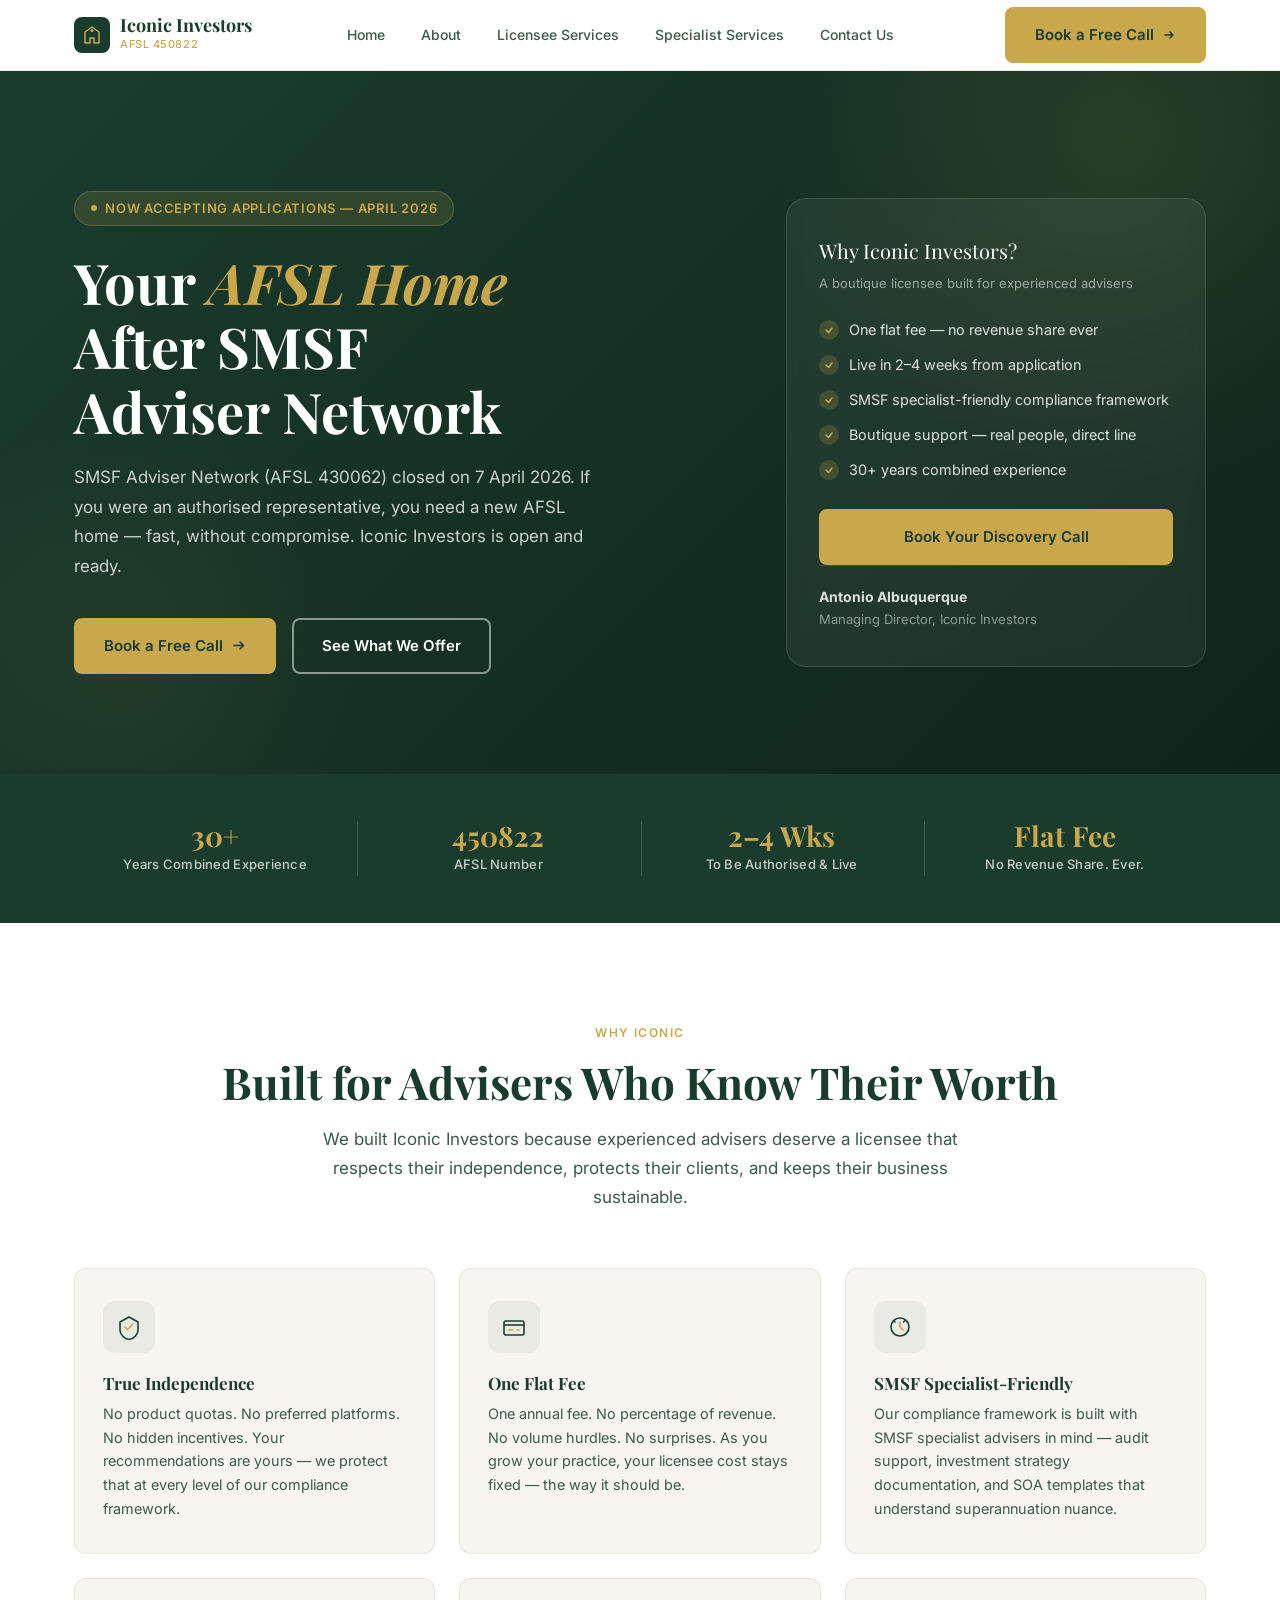
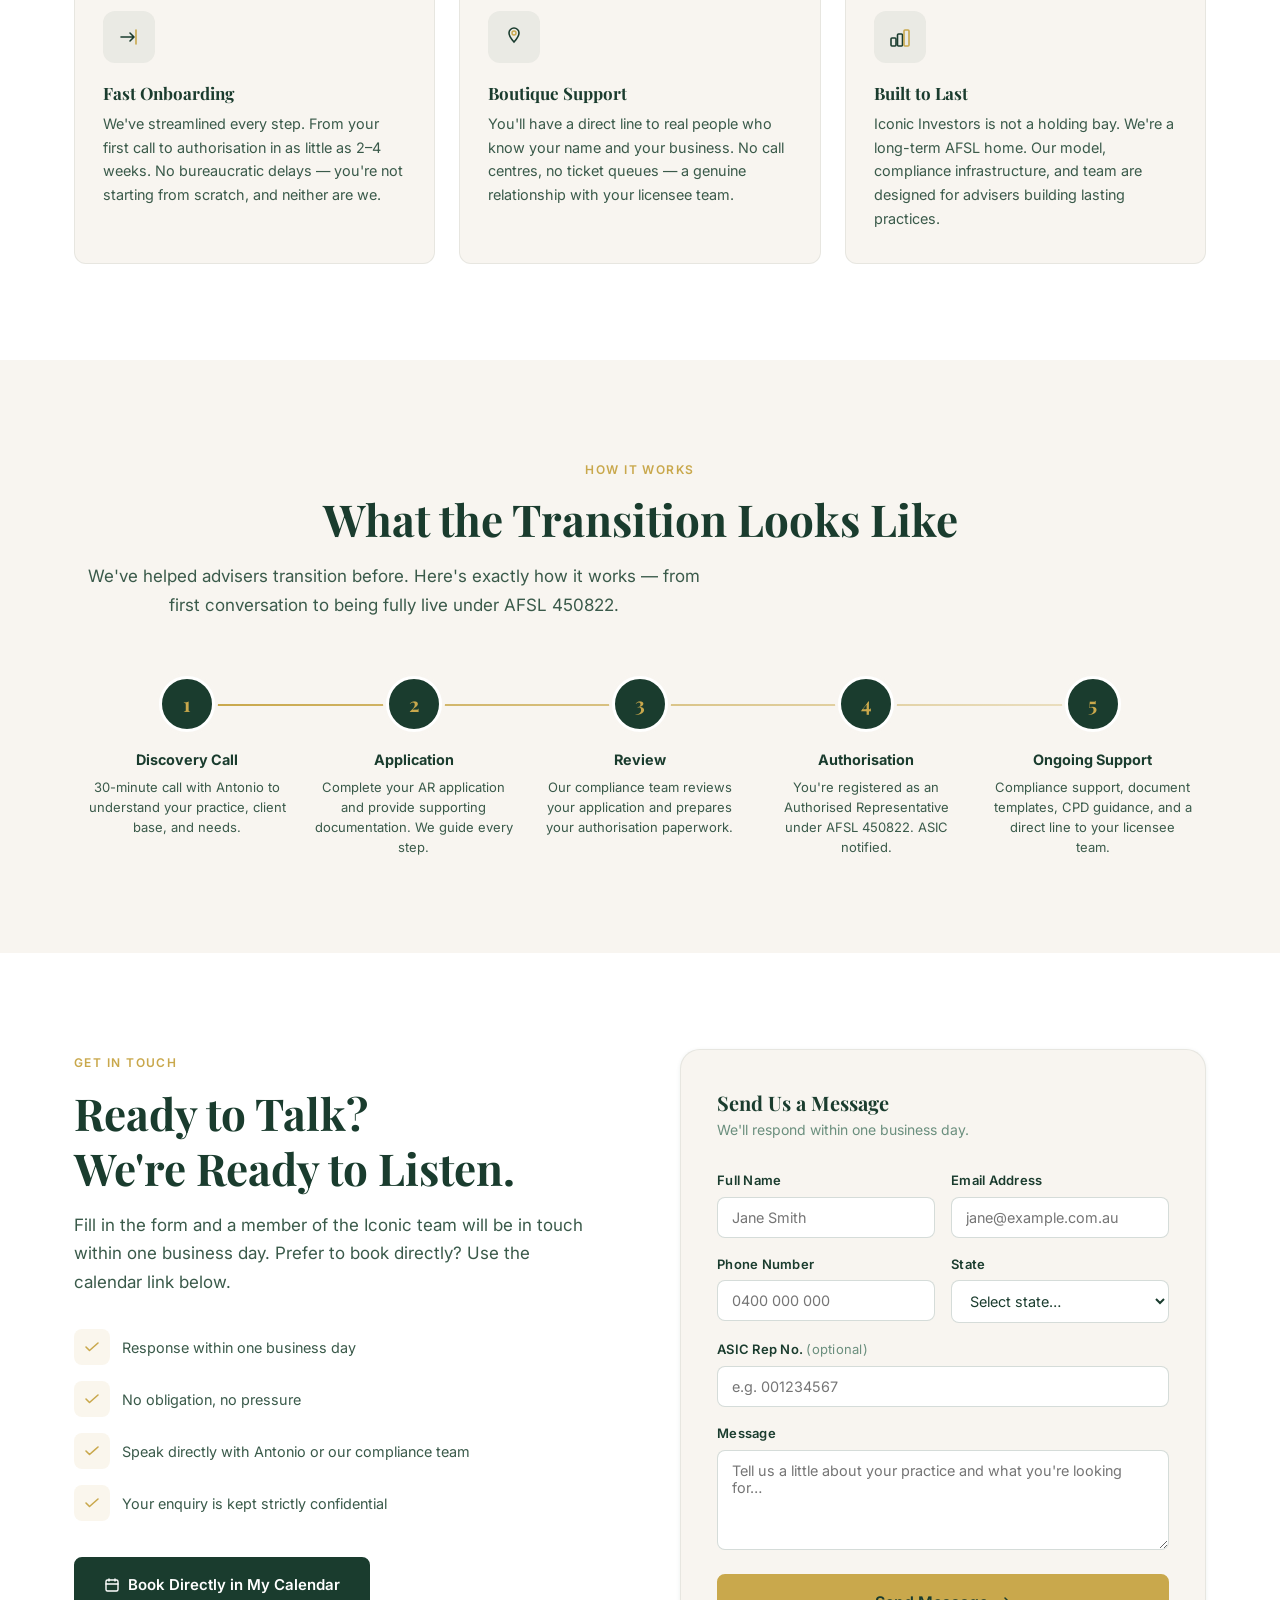
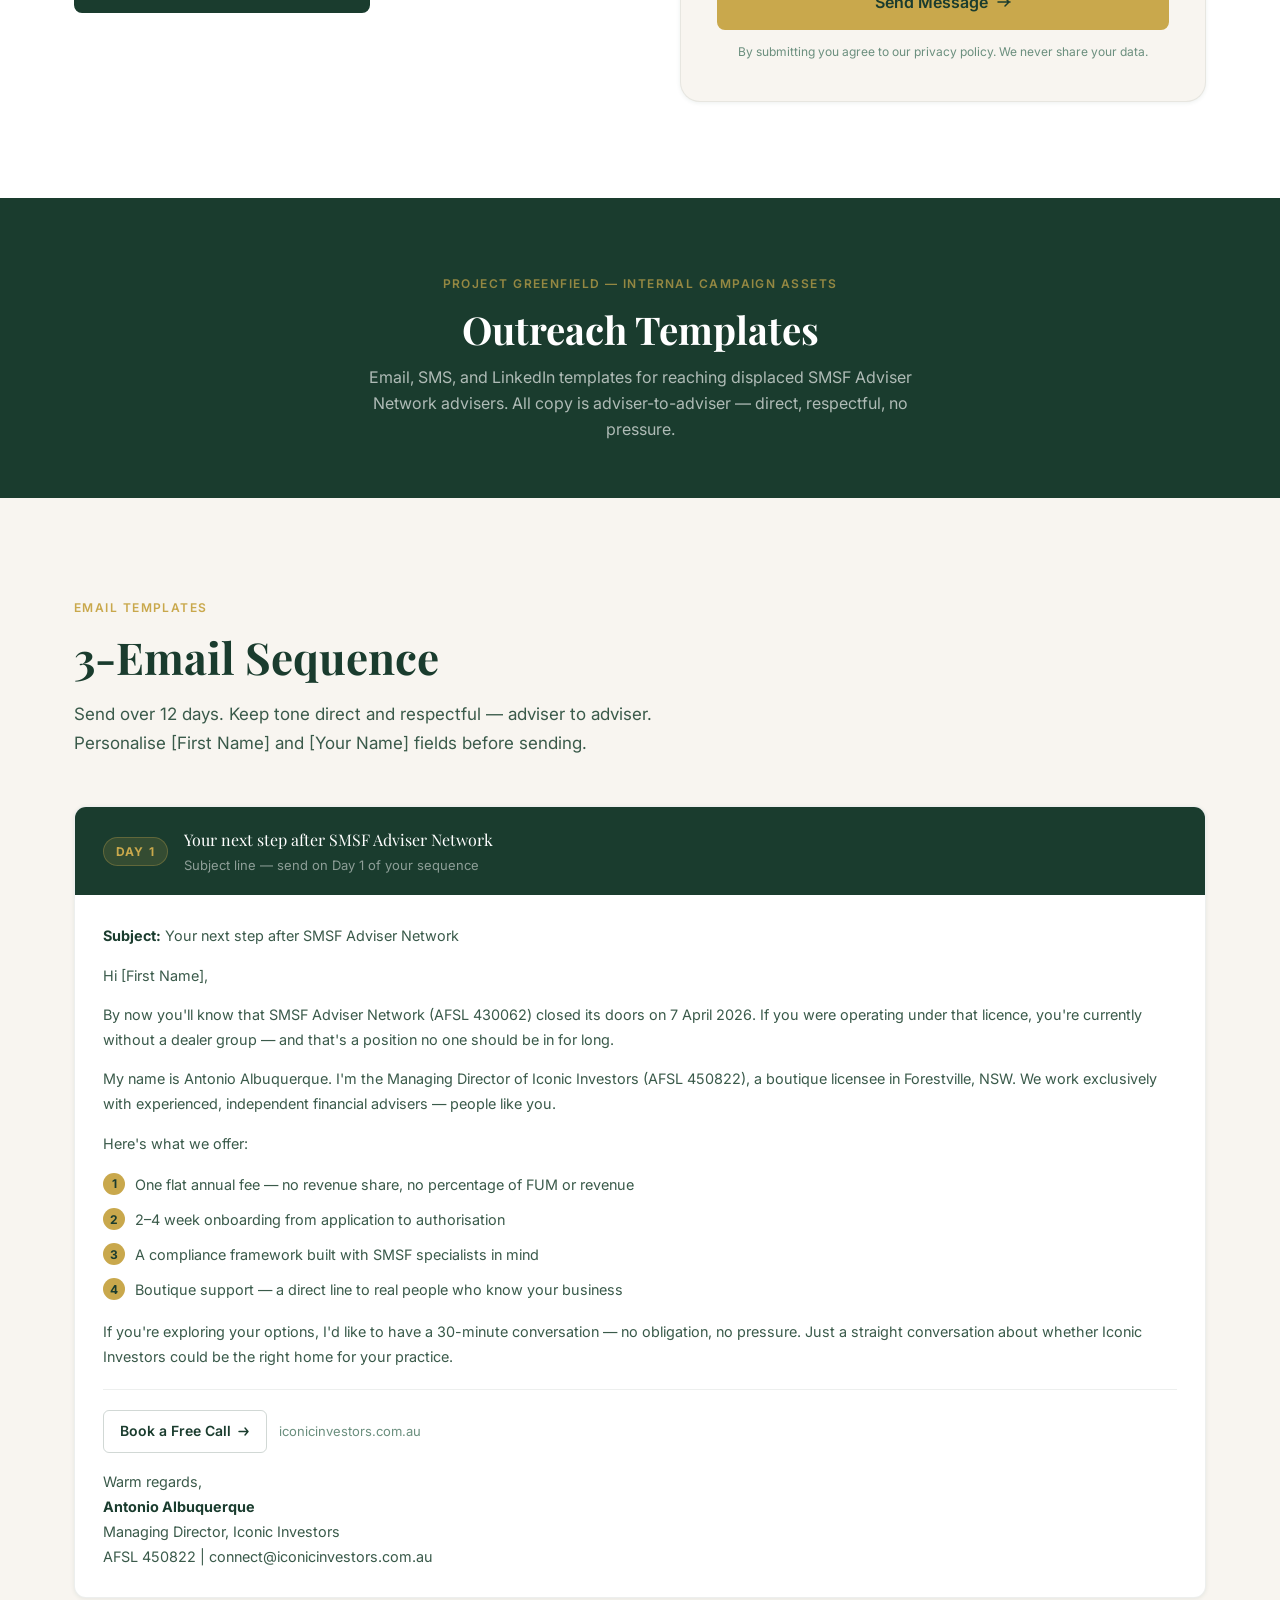
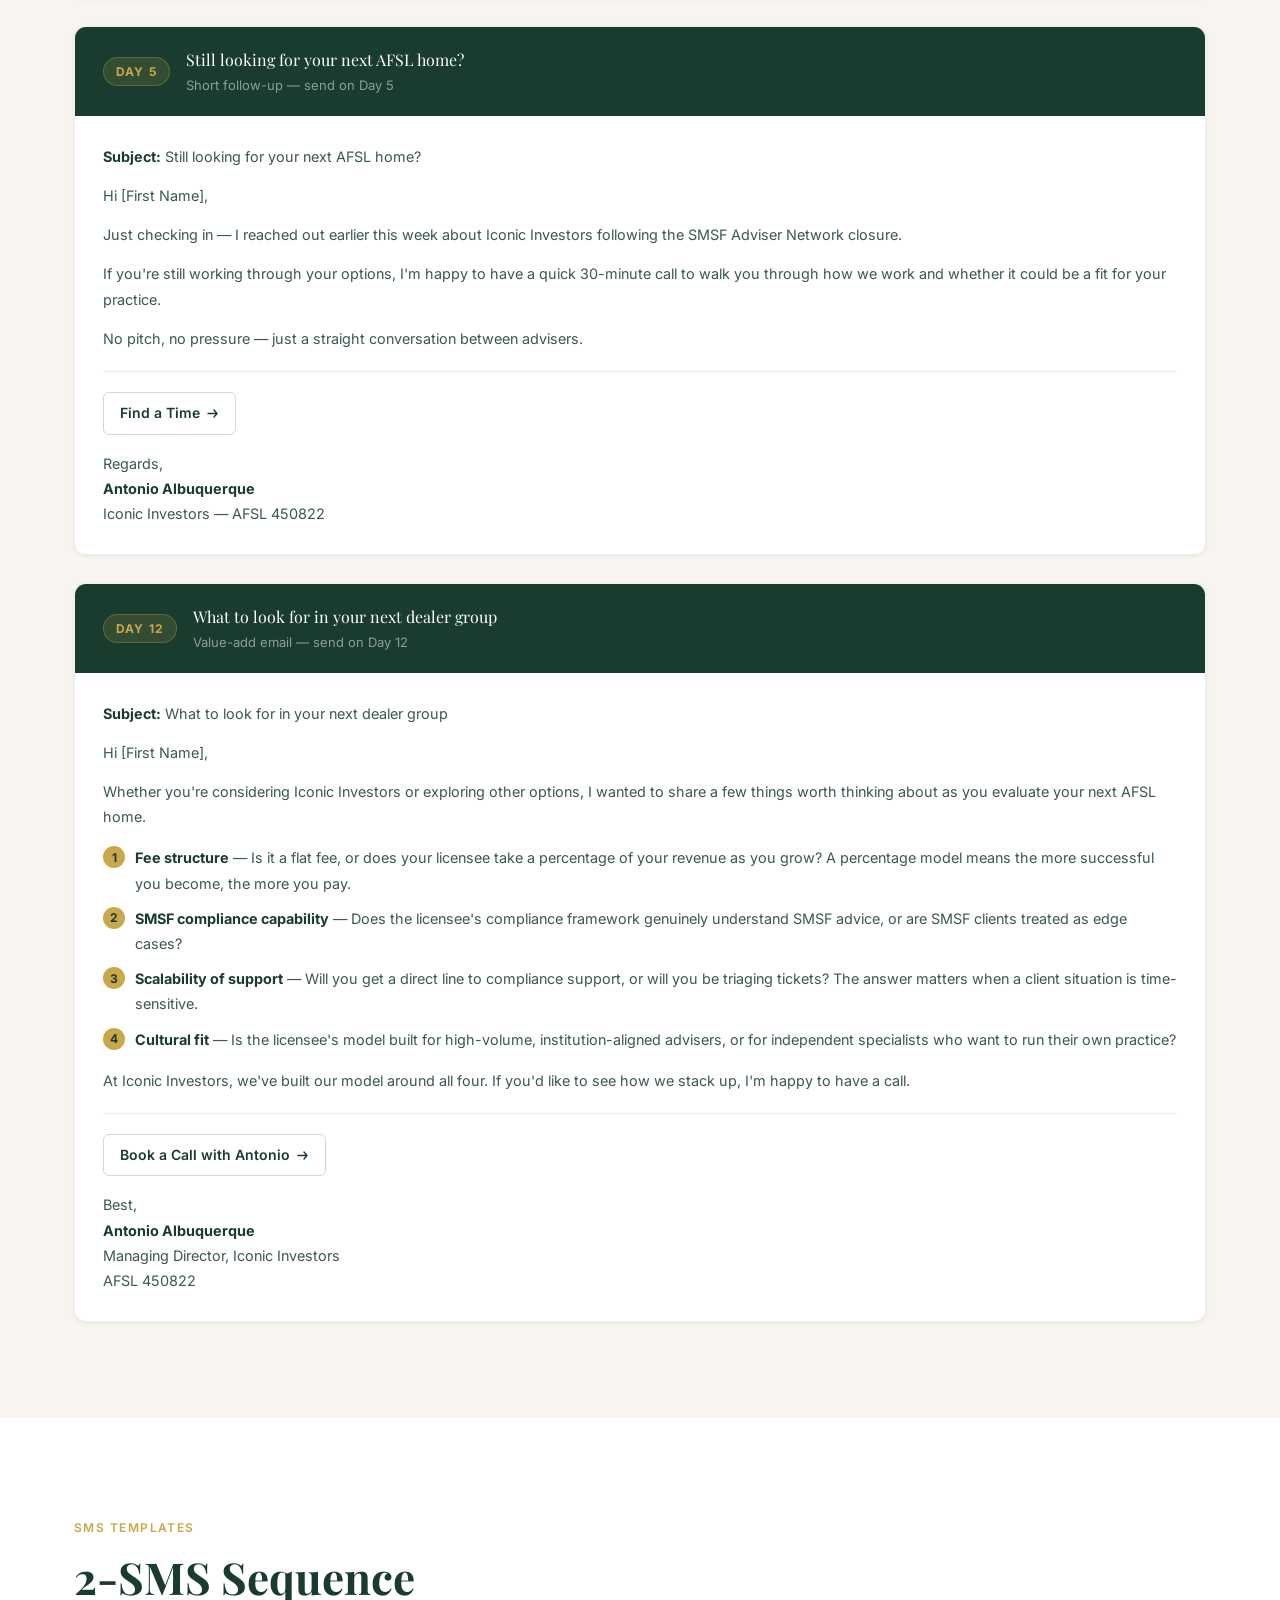
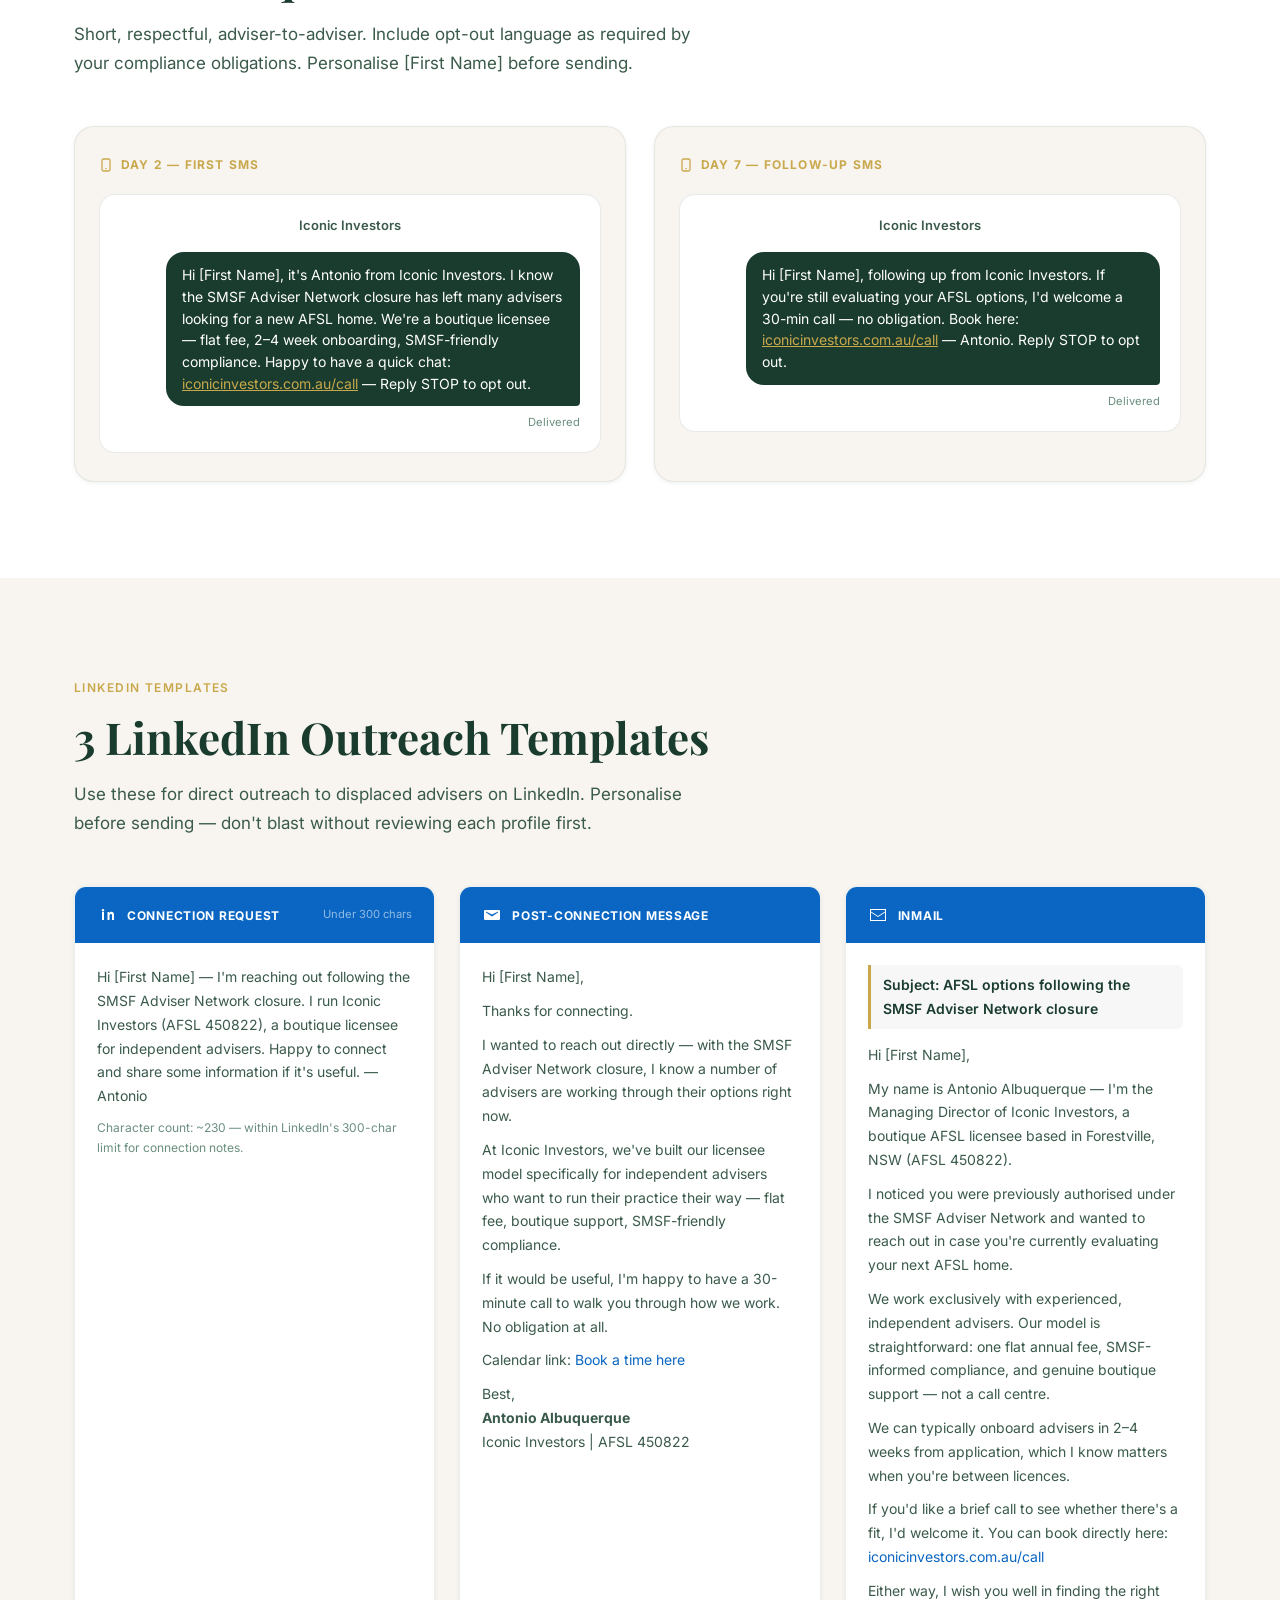
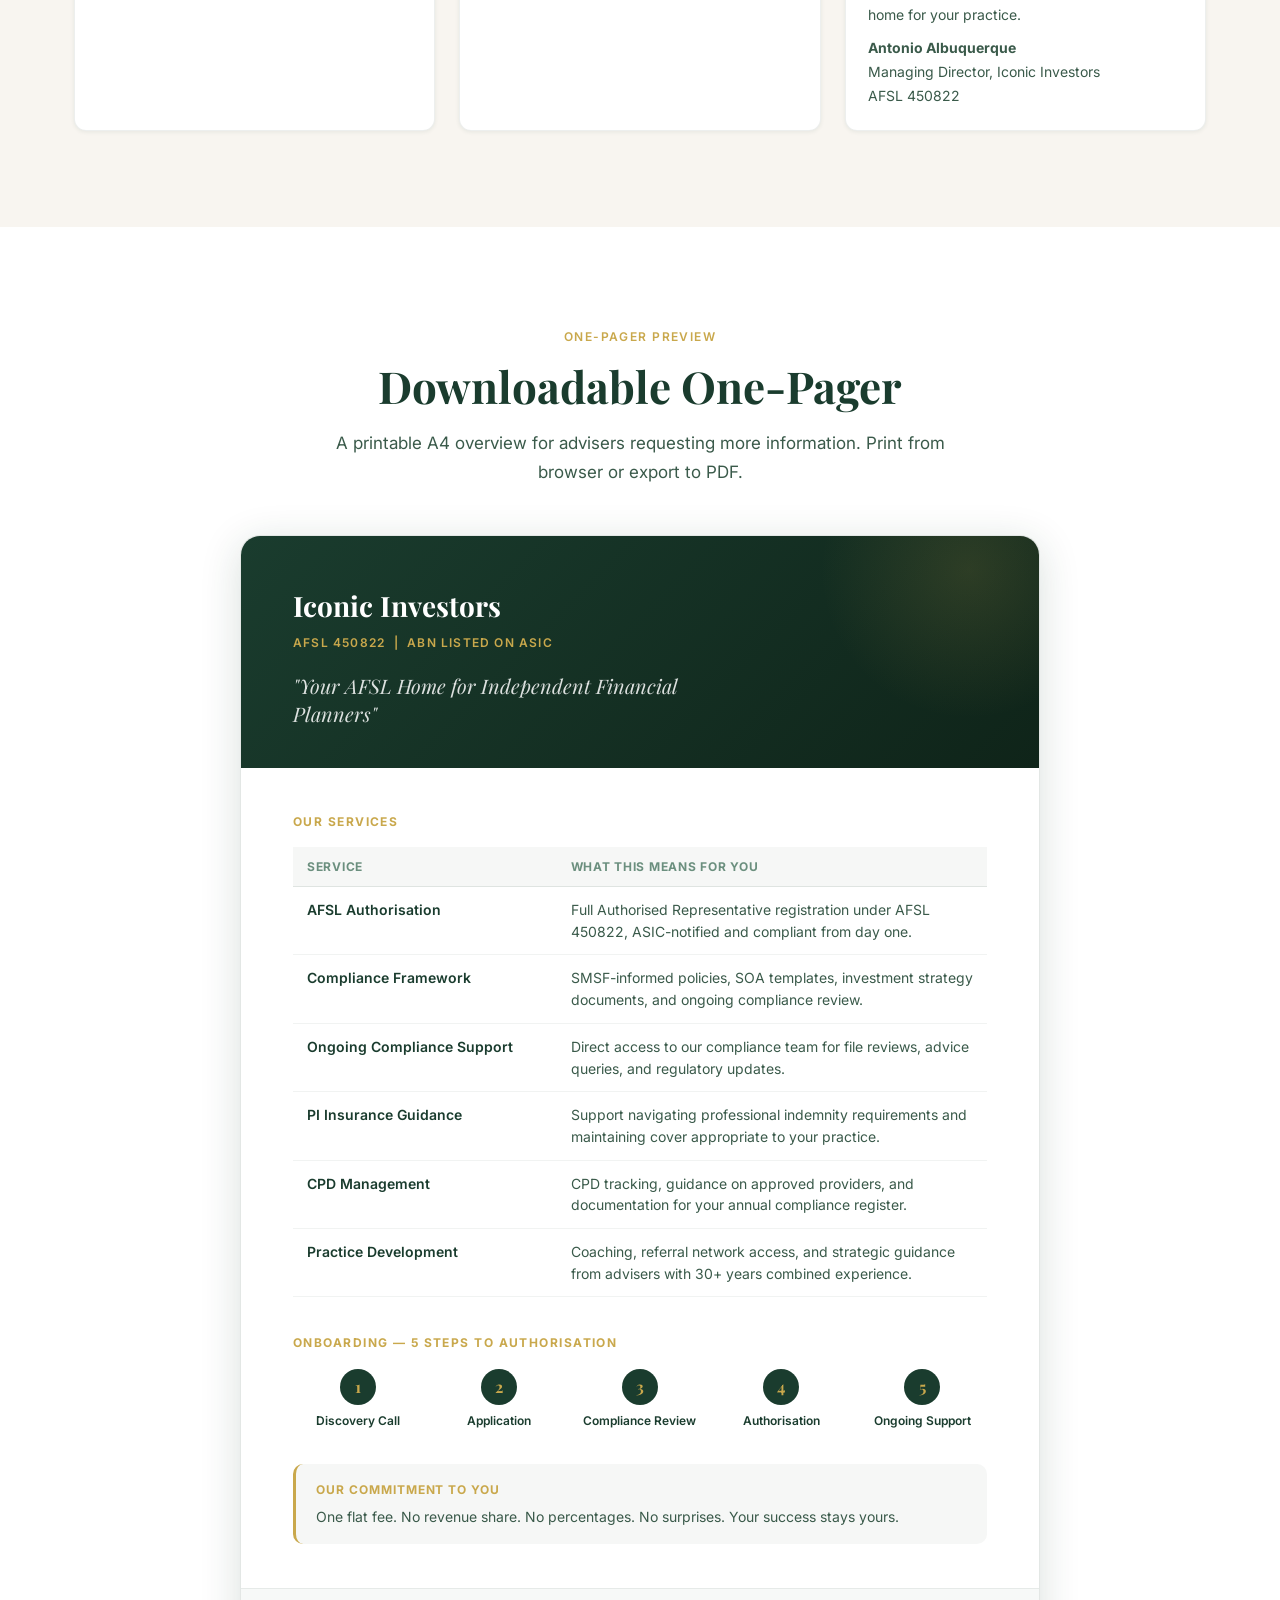
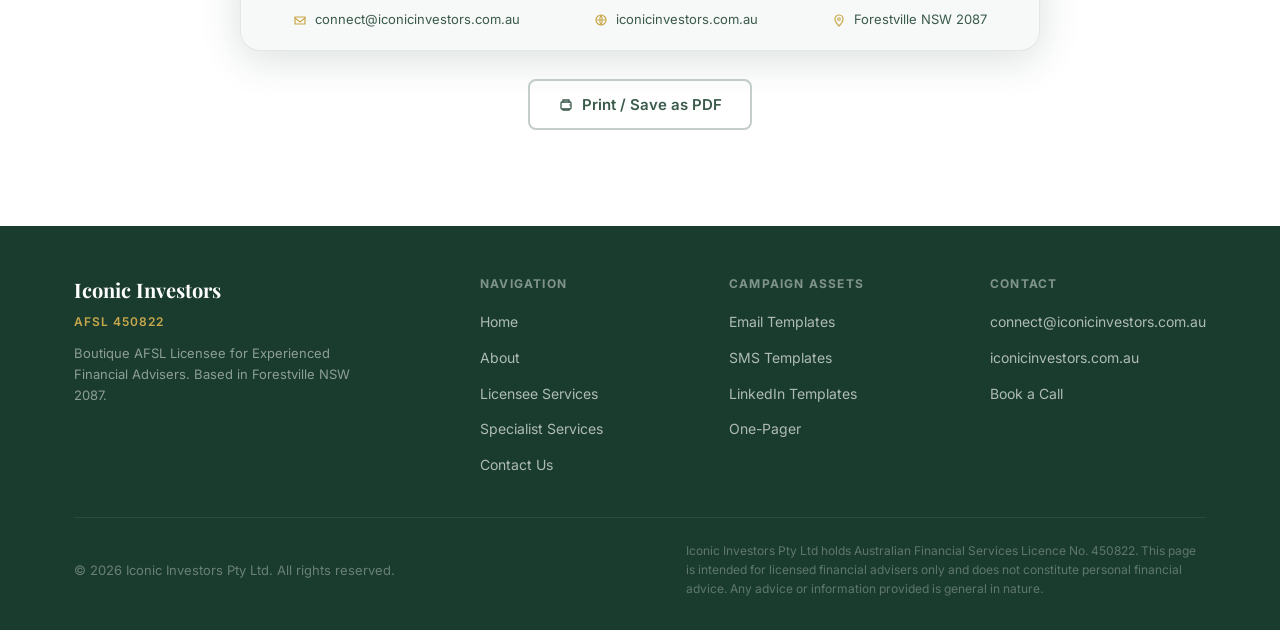
==== commit 544913be: "Update Project Greenfield campaign page v2" ====
--- a/index.html
+++ b/index.html
@@ -1,136 +1,1924 @@
-<!doctype html>
+<!DOCTYPE html>
 <html lang="en">
 <head>
   <meta charset="UTF-8" />
   <meta name="viewport" content="width=device-width, initial-scale=1.0" />
-  <title>Iconic Investors — AFSL Support for Financial Planners</title>
-  <meta name="description" content="Iconic Investors provides financial planners with the licence, compliance framework and strategic support to build thriving, independent advisory practices." />
-  <meta property="og:title" content="Iconic Investors — AFSL Support for Financial Planners" />
-  <meta property="og:description" content="Empowering financial planners with AFSL-authorised support, strategic compliance and the freedom to grow." />
-  <meta property="og:type" content="website" />
-  <style>@import"https://fonts.googleapis.com/css2?family=DM+Serif+Display&family=Inter:wght@400;500;600;700;800;900&display=swap";*,:before,:after{--tw-border-spacing-x: 0;--tw-border-spacing-y: 0;--tw-translate-x: 0;--tw-translate-y: 0;--tw-rotate: 0;--tw-skew-x: 0;--tw-skew-y: 0;--tw-scale-x: 1;--tw-scale-y: 1;--tw-pan-x: ;--tw-pan-y: ;--tw-pinch-zoom: ;--tw-scroll-snap-strictness: proximity;--tw-gradient-from-position: ;--tw-gradient-via-position: ;--tw-gradient-to-position: ;--tw-ordinal: ;--tw-slashed-zero: ;--tw-numeric-figure: ;--tw-numeric-spacing: ;--tw-numeric-fraction: ;--tw-ring-inset: ;--tw-ring-offset-width: 0px;--tw-ring-offset-color: #fff;--tw-ring-color: rgb(59 130 246 / .5);--tw-ring-offset-shadow: 0 0 #0000;--tw-ring-shadow: 0 0 #0000;--tw-shadow: 0 0 #0000;--tw-shadow-colored: 0 0 #0000;--tw-blur: ;--tw-brightness: ;--tw-contrast: ;--tw-grayscale: ;--tw-hue-rotate: ;--tw-invert: ;--tw-saturate: ;--tw-sepia: ;--tw-drop-shadow: ;--tw-backdrop-blur: ;--tw-backdrop-brightness: ;--tw-backdrop-contrast: ;--tw-backdrop-grayscale: ;--tw-backdrop-hue-rotate: ;--tw-backdrop-invert: ;--tw-backdrop-opacity: ;--tw-backdrop-saturate: ;--tw-backdrop-sepia: ;--tw-contain-size: ;--tw-contain-layout: ;--tw-contain-paint: ;--tw-contain-style: }::backdrop{--tw-border-spacing-x: 0;--tw-border-spacing-y: 0;--tw-translate-x: 0;--tw-translate-y: 0;--tw-rotate: 0;--tw-skew-x: 0;--tw-skew-y: 0;--tw-scale-x: 1;--tw-scale-y: 1;--tw-pan-x: ;--tw-pan-y: ;--tw-pinch-zoom: ;--tw-scroll-snap-strictness: proximity;--tw-gradient-from-position: ;--tw-gradient-via-position: ;--tw-gradient-to-position: ;--tw-ordinal: ;--tw-slashed-zero: ;--tw-numeric-figure: ;--tw-numeric-spacing: ;--tw-numeric-fraction: ;--tw-ring-inset: ;--tw-ring-offset-width: 0px;--tw-ring-offset-color: #fff;--tw-ring-color: rgb(59 130 246 / .5);--tw-ring-offset-shadow: 0 0 #0000;--tw-ring-shadow: 0 0 #0000;--tw-shadow: 0 0 #0000;--tw-shadow-colored: 0 0 #0000;--tw-blur: ;--tw-brightness: ;--tw-contrast: ;--tw-grayscale: ;--tw-hue-rotate: ;--tw-invert: ;--tw-saturate: ;--tw-sepia: ;--tw-drop-shadow: ;--tw-backdrop-blur: ;--tw-backdrop-brightness: ;--tw-backdrop-contrast: ;--tw-backdrop-grayscale: ;--tw-backdrop-hue-rotate: ;--tw-backdrop-invert: ;--tw-backdrop-opacity: ;--tw-backdrop-saturate: ;--tw-backdrop-sepia: ;--tw-contain-size: ;--tw-contain-layout: ;--tw-contain-paint: ;--tw-contain-style: }*,:before,:after{box-sizing:border-box;border-width:0;border-style:solid;border-color:#e5e7eb}:before,:after{--tw-content: ""}html,:host{line-height:1.5;-webkit-text-size-adjust:100%;-moz-tab-size:4;-o-tab-size:4;tab-size:4;font-family:Inter,system-ui,sans-serif;font-feature-settings:normal;font-variation-settings:normal;-webkit-tap-highlight-color:transparent}body{margin:0;line-height:inherit}hr{height:0;color:inherit;border-top-width:1px}abbr:where([title]){-webkit-text-decoration:underline dotted;text-decoration:underline dotted}h1,h2,h3,h4,h5,h6{font-size:inherit;font-weight:inherit}a{color:inherit;text-decoration:inherit}b,strong{font-weight:bolder}code,kbd,samp,pre{font-family:ui-monospace,SFMono-Regular,Menlo,Monaco,Consolas,Liberation Mono,Courier New,monospace;font-feature-settings:normal;font-variation-settings:normal;font-size:1em}small{font-size:80%}sub,sup{font-size:75%;line-height:0;position:relative;vertical-align:baseline}sub{bottom:-.25em}sup{top:-.5em}table{text-indent:0;border-color:inherit;border-collapse:collapse}button,input,optgroup,select,textarea{font-family:inherit;font-feature-settings:inherit;font-variation-settings:inherit;font-size:100%;font-weight:inherit;line-height:inherit;letter-spacing:inherit;color:inherit;margin:0;padding:0}button,select{text-transform:none}button,input:where([type=button]),input:where([type=reset]),input:where([type=submit]){-webkit-appearance:button;background-color:transparent;background-image:none}:-moz-focusring{outline:auto}:-moz-ui-invalid{box-shadow:none}progress{vertical-align:baseline}::-webkit-inner-spin-button,::-webkit-outer-spin-button{height:auto}[type=search]{-webkit-appearance:textfield;outline-offset:-2px}::-webkit-search-decoration{-webkit-appearance:none}::-webkit-file-upload-button{-webkit-appearance:button;font:inherit}summary{display:list-item}blockquote,dl,dd,h1,h2,h3,h4,h5,h6,hr,figure,p,pre{margin:0}fieldset{margin:0;padding:0}legend{padding:0}ol,ul,menu{list-style:none;margin:0;padding:0}dialog{padding:0}textarea{resize:vertical}input::-moz-placeholder,textarea::-moz-placeholder{opacity:1;color:#9ca3af}input::placeholder,textarea::placeholder{opacity:1;color:#9ca3af}button,[role=button]{cursor:pointer}:disabled{cursor:default}img,svg,video,canvas,audio,iframe,embed,object{display:block;vertical-align:middle}img,video{max-width:100%;height:auto}[hidden]:where(:not([hidden=until-found])){display:none}:root{--background: 40 33% 98%;--foreground: 160 37% 17%;--card: 0 0% 100%;--card-foreground: 160 37% 17%;--popover: 0 0% 100%;--popover-foreground: 160 37% 17%;--primary: 160 37% 17%;--primary-foreground: 40 33% 98%;--secondary: 37 30% 92%;--secondary-foreground: 160 37% 17%;--muted: 37 22% 94%;--muted-foreground: 220 9% 46%;--accent: 42 52% 54%;--accent-foreground: 0 0% 0%;--destructive: 0 84% 60%;--destructive-foreground: 0 0% 100%;--border: 33 18% 88%;--input: 33 18% 88%;--ring: 160 37% 17%;--radius: .75rem;--gold: 42 52% 54%;--gold-foreground: 0 0% 0%;--cream: 37 30% 95%;--forest: 160 37% 17%;--forest-light: 152 30% 30%}.dark{--background: 160 37% 7%;--foreground: 40 33% 96%;--card: 160 37% 10%;--card-foreground: 40 33% 96%;--primary: 42 52% 54%;--primary-foreground: 0 0% 0%;--secondary: 160 30% 15%;--secondary-foreground: 40 33% 96%;--muted: 160 20% 15%;--muted-foreground: 220 9% 65%;--accent: 42 52% 54%;--accent-foreground: 0 0% 0%;--border: 160 20% 20%;--input: 160 20% 20%;--ring: 42 52% 54%}*{border-color:hsl(var(--border))}body{background-color:hsl(var(--background));color:hsl(var(--foreground));font-family:Inter,system-ui,sans-serif}h1,h2,h3{font-family:"DM Serif Display",serif}.sr-only{position:absolute;width:1px;height:1px;padding:0;margin:-1px;overflow:hidden;clip:rect(0,0,0,0);white-space:nowrap;border-width:0}.pointer-events-none{pointer-events:none}.pointer-events-auto{pointer-events:auto}.visible{visibility:visible}.invisible{visibility:hidden}.fixed{position:fixed}.absolute{position:absolute}.relative{position:relative}.inset-0{top:0;right:0;bottom:0;left:0}.inset-x-0{left:0;right:0}.inset-y-0{top:0;bottom:0}.-bottom-12{bottom:-3rem}.-left-12{left:-3rem}.-right-12{right:-3rem}.-top-12{top:-3rem}.bottom-0{bottom:0}.left-0{left:0}.left-1{left:.25rem}.left-1\/2{left:50%}.left-2{left:.5rem}.left-\[50\%\]{left:50%}.right-0{right:0}.right-1{right:.25rem}.right-2{right:.5rem}.right-3{right:.75rem}.right-4{right:1rem}.top-0{top:0}.top-1\.5{top:.375rem}.top-1\/2{top:50%}.top-2{top:.5rem}.top-3\.5{top:.875rem}.top-4{top:1rem}.top-\[1px\]{top:1px}.top-\[50\%\]{top:50%}.top-\[60\%\]{top:60%}.top-full{top:100%}.z-10{z-index:10}.z-20{z-index:20}.z-50{z-index:50}.z-\[100\]{z-index:100}.z-\[1\]{z-index:1}.-mx-1{margin-left:-.25rem;margin-right:-.25rem}.mx-2{margin-left:.5rem;margin-right:.5rem}.mx-3\.5{margin-left:.875rem;margin-right:.875rem}.mx-auto{margin-left:auto;margin-right:auto}.my-0\.5{margin-top:.125rem;margin-bottom:.125rem}.my-1{margin-top:.25rem;margin-bottom:.25rem}.-ml-4{margin-left:-1rem}.-mt-4{margin-top:-1rem}.mb-1{margin-bottom:.25rem}.mb-1\.5{margin-bottom:.375rem}.mb-10{margin-bottom:2.5rem}.mb-12{margin-bottom:3rem}.mb-14{margin-bottom:3.5rem}.mb-16{margin-bottom:4rem}.mb-2{margin-bottom:.5rem}.mb-20{margin-bottom:5rem}.mb-3{margin-bottom:.75rem}.mb-4{margin-bottom:1rem}.mb-5{margin-bottom:1.25rem}.mb-6{margin-bottom:1.5rem}.mb-8{margin-bottom:2rem}.ml-1{margin-left:.25rem}.ml-auto{margin-left:auto}.mr-2{margin-right:.5rem}.mt-1{margin-top:.25rem}.mt-1\.5{margin-top:.375rem}.mt-2{margin-top:.5rem}.mt-24{margin-top:6rem}.mt-3{margin-top:.75rem}.mt-4{margin-top:1rem}.mt-auto{margin-top:auto}.block{display:block}.inline-block{display:inline-block}.flex{display:flex}.inline-flex{display:inline-flex}.table{display:table}.grid{display:grid}.hidden{display:none}.aspect-square{aspect-ratio:1 / 1}.aspect-video{aspect-ratio:16 / 9}.size-4{width:1rem;height:1rem}.h-1\.5{height:.375rem}.h-10{height:2.5rem}.h-11{height:2.75rem}.h-12{height:3rem}.h-16{height:4rem}.h-2{height:.5rem}.h-2\.5{height:.625rem}.h-20{height:5rem}.h-24{height:6rem}.h-3{height:.75rem}.h-3\.5{height:.875rem}.h-4{height:1rem}.h-5{height:1.25rem}.h-6{height:1.5rem}.h-7{height:1.75rem}.h-8{height:2rem}.h-9{height:2.25rem}.h-\[1px\]{height:1px}.h-\[var\(--radix-navigation-menu-viewport-height\)\]{height:var(--radix-navigation-menu-viewport-height)}.h-\[var\(--radix-select-trigger-height\)\]{height:var(--radix-select-trigger-height)}.h-auto{height:auto}.h-full{height:100%}.h-px{height:1px}.h-svh{height:100svh}.max-h-96{max-height:24rem}.max-h-\[300px\]{max-height:300px}.max-h-screen{max-height:100vh}.min-h-0{min-height:0px}.min-h-\[80px\]{min-height:80px}.min-h-screen{min-height:100vh}.min-h-svh{min-height:100svh}.w-0{width:0px}.w-1{width:.25rem}.w-1\.5{width:.375rem}.w-10{width:2.5rem}.w-11{width:2.75rem}.w-2{width:.5rem}.w-2\.5{width:.625rem}.w-3{width:.75rem}.w-3\.5{width:.875rem}.w-3\/4{width:75%}.w-4{width:1rem}.w-5{width:1.25rem}.w-6{width:1.5rem}.w-64{width:16rem}.w-7{width:1.75rem}.w-72{width:18rem}.w-8{width:2rem}.w-9{width:2.25rem}.w-\[--sidebar-width\]{width:var(--sidebar-width)}.w-\[100px\]{width:100px}.w-\[1px\]{width:1px}.w-auto{width:auto}.w-full{width:100%}.w-max{width:-moz-max-content;width:max-content}.w-px{width:1px}.min-w-0{min-width:0px}.min-w-5{min-width:1.25rem}.min-w-\[12rem\]{min-width:12rem}.min-w-\[8rem\]{min-width:8rem}.min-w-\[var\(--radix-select-trigger-width\)\]{min-width:var(--radix-select-trigger-width)}.max-w-2xl{max-width:42rem}.max-w-3xl{max-width:48rem}.max-w-4xl{max-width:56rem}.max-w-7xl{max-width:80rem}.max-w-\[--skeleton-width\]{max-width:var(--skeleton-width)}.max-w-lg{max-width:32rem}.max-w-max{max-width:-moz-max-content;max-width:max-content}.max-w-xl{max-width:36rem}.flex-1{flex:1 1 0%}.shrink-0{flex-shrink:0}.grow{flex-grow:1}.grow-0{flex-grow:0}.basis-full{flex-basis:100%}.caption-bottom{caption-side:bottom}.border-collapse{border-collapse:collapse}.-translate-x-1\/2{--tw-translate-x: -50%;transform:translate(var(--tw-translate-x),var(--tw-translate-y)) rotate(var(--tw-rotate)) skew(var(--tw-skew-x)) skewY(var(--tw-skew-y)) scaleX(var(--tw-scale-x)) scaleY(var(--tw-scale-y))}.-translate-x-px{--tw-translate-x: -1px;transform:translate(var(--tw-translate-x),var(--tw-translate-y)) rotate(var(--tw-rotate)) skew(var(--tw-skew-x)) skewY(var(--tw-skew-y)) scaleX(var(--tw-scale-x)) scaleY(var(--tw-scale-y))}.-translate-y-1\/2{--tw-translate-y: -50%;transform:translate(var(--tw-translate-x),var(--tw-translate-y)) rotate(var(--tw-rotate)) skew(var(--tw-skew-x)) skewY(var(--tw-skew-y)) scaleX(var(--tw-scale-x)) scaleY(var(--tw-scale-y))}.translate-x-\[-50\%\]{--tw-translate-x: -50%;transform:translate(var(--tw-translate-x),var(--tw-translate-y)) rotate(var(--tw-rotate)) skew(var(--tw-skew-x)) skewY(var(--tw-skew-y)) scaleX(var(--tw-scale-x)) scaleY(var(--tw-scale-y))}.translate-x-px{--tw-translate-x: 1px;transform:translate(var(--tw-translate-x),var(--tw-translate-y)) rotate(var(--tw-rotate)) skew(var(--tw-skew-x)) skewY(var(--tw-skew-y)) scaleX(var(--tw-scale-x)) scaleY(var(--tw-scale-y))}.translate-y-\[-50\%\]{--tw-translate-y: -50%;transform:translate(var(--tw-translate-x),var(--tw-translate-y)) rotate(var(--tw-rotate)) skew(var(--tw-skew-x)) skewY(var(--tw-skew-y)) scaleX(var(--tw-scale-x)) scaleY(var(--tw-scale-y))}.rotate-45{--tw-rotate: 45deg;transform:translate(var(--tw-translate-x),var(--tw-translate-y)) rotate(var(--tw-rotate)) skew(var(--tw-skew-x)) skewY(var(--tw-skew-y)) scaleX(var(--tw-scale-x)) scaleY(var(--tw-scale-y))}.rotate-90{--tw-rotate: 90deg;transform:translate(var(--tw-translate-x),var(--tw-translate-y)) rotate(var(--tw-rotate)) skew(var(--tw-skew-x)) skewY(var(--tw-skew-y)) scaleX(var(--tw-scale-x)) scaleY(var(--tw-scale-y))}.transform{transform:translate(var(--tw-translate-x),var(--tw-translate-y)) rotate(var(--tw-rotate)) skew(var(--tw-skew-x)) skewY(var(--tw-skew-y)) scaleX(var(--tw-scale-x)) scaleY(var(--tw-scale-y))}@keyframes pulse{50%{opacity:.5}}.animate-pulse{animation:pulse 2s cubic-bezier(.4,0,.6,1) infinite}.cursor-default{cursor:default}.cursor-pointer{cursor:pointer}.touch-none{touch-action:none}.select-none{-webkit-user-select:none;-moz-user-select:none;user-select:none}.resize-y{resize:vertical}.list-none{list-style-type:none}.grid-cols-2{grid-template-columns:repeat(2,minmax(0,1fr))}.grid-cols-3{grid-template-columns:repeat(3,minmax(0,1fr))}.flex-row{flex-direction:row}.flex-col{flex-direction:column}.flex-col-reverse{flex-direction:column-reverse}.flex-wrap{flex-wrap:wrap}.items-start{align-items:flex-start}.items-end{align-items:flex-end}.items-center{align-items:center}.items-stretch{align-items:stretch}.justify-center{justify-content:center}.justify-between{justify-content:space-between}.gap-1{gap:.25rem}.gap-1\.5{gap:.375rem}.gap-10{gap:2.5rem}.gap-16{gap:4rem}.gap-2{gap:.5rem}.gap-3{gap:.75rem}.gap-4{gap:1rem}.gap-5{gap:1.25rem}.gap-6{gap:1.5rem}.gap-8{gap:2rem}.space-x-1>:not([hidden])~:not([hidden]){--tw-space-x-reverse: 0;margin-right:calc(.25rem * var(--tw-space-x-reverse));margin-left:calc(.25rem * calc(1 - var(--tw-space-x-reverse)))}.space-x-4>:not([hidden])~:not([hidden]){--tw-space-x-reverse: 0;margin-right:calc(1rem * var(--tw-space-x-reverse));margin-left:calc(1rem * calc(1 - var(--tw-space-x-reverse)))}.space-y-1>:not([hidden])~:not([hidden]){--tw-space-y-reverse: 0;margin-top:calc(.25rem * calc(1 - var(--tw-space-y-reverse)));margin-bottom:calc(.25rem * var(--tw-space-y-reverse))}.space-y-1\.5>:not([hidden])~:not([hidden]){--tw-space-y-reverse: 0;margin-top:calc(.375rem * calc(1 - var(--tw-space-y-reverse)));margin-bottom:calc(.375rem * var(--tw-space-y-reverse))}.space-y-2>:not([hidden])~:not([hidden]){--tw-space-y-reverse: 0;margin-top:calc(.5rem * calc(1 - var(--tw-space-y-reverse)));margin-bottom:calc(.5rem * var(--tw-space-y-reverse))}.space-y-3>:not([hidden])~:not([hidden]){--tw-space-y-reverse: 0;margin-top:calc(.75rem * calc(1 - var(--tw-space-y-reverse)));margin-bottom:calc(.75rem * var(--tw-space-y-reverse))}.space-y-4>:not([hidden])~:not([hidden]){--tw-space-y-reverse: 0;margin-top:calc(1rem * calc(1 - var(--tw-space-y-reverse)));margin-bottom:calc(1rem * var(--tw-space-y-reverse))}.space-y-5>:not([hidden])~:not([hidden]){--tw-space-y-reverse: 0;margin-top:calc(1.25rem * calc(1 - var(--tw-space-y-reverse)));margin-bottom:calc(1.25rem * var(--tw-space-y-reverse))}.overflow-auto{overflow:auto}.overflow-hidden{overflow:hidden}.overflow-y-auto{overflow-y:auto}.overflow-x-hidden{overflow-x:hidden}.whitespace-nowrap{white-space:nowrap}.break-words{overflow-wrap:break-word}.rounded{border-radius:.25rem}.rounded-2xl{border-radius:1rem}.rounded-\[2px\]{border-radius:2px}.rounded-\[inherit\]{border-radius:inherit}.rounded-full{border-radius:9999px}.rounded-lg{border-radius:var(--radius)}.rounded-md{border-radius:calc(var(--radius) - 2px)}.rounded-sm{border-radius:calc(var(--radius) - 4px)}.rounded-xl{border-radius:.75rem}.rounded-t-\[10px\]{border-top-left-radius:10px;border-top-right-radius:10px}.rounded-tl-sm{border-top-left-radius:calc(var(--radius) - 4px)}.border{border-width:1px}.border-2{border-width:2px}.border-\[1\.5px\]{border-width:1.5px}.border-y{border-top-width:1px;border-bottom-width:1px}.border-b{border-bottom-width:1px}.border-l{border-left-width:1px}.border-l-4{border-left-width:4px}.border-r{border-right-width:1px}.border-t{border-top-width:1px}.border-dashed{border-style:dashed}.border-\[--color-border\]{border-color:var(--color-border)}.border-accent\/30{border-color:hsl(var(--accent) / .3)}.border-border{border-color:hsl(var(--border))}.border-border\/50{border-color:hsl(var(--border) / .5)}.border-destructive{border-color:hsl(var(--destructive))}.border-destructive\/50{border-color:hsl(var(--destructive) / .5)}.border-input{border-color:hsl(var(--input))}.border-primary{border-color:hsl(var(--primary))}.border-primary-foreground\/30{border-color:hsl(var(--primary-foreground) / .3)}.border-sidebar-border{border-color:hsl(var(--sidebar-border, 220 13% 91%))}.border-transparent{border-color:transparent}.border-l-accent{border-left-color:hsl(var(--accent))}.border-l-primary{border-left-color:hsl(var(--primary))}.border-l-transparent{border-left-color:transparent}.border-t-transparent{border-top-color:transparent}.bg-\[--color-bg\]{background-color:var(--color-bg)}.bg-accent{background-color:hsl(var(--accent))}.bg-accent\/15{background-color:hsl(var(--accent) / .15)}.bg-accent\/20{background-color:hsl(var(--accent) / .2)}.bg-background{background-color:hsl(var(--background))}.bg-black\/80{background-color:#000c}.bg-border{background-color:hsl(var(--border))}.bg-card{background-color:hsl(var(--card))}.bg-card\/80{background-color:hsl(var(--card) / .8)}.bg-destructive{background-color:hsl(var(--destructive))}.bg-foreground{background-color:hsl(var(--foreground))}.bg-muted{background-color:hsl(var(--muted))}.bg-muted\/50{background-color:hsl(var(--muted) / .5)}.bg-popover{background-color:hsl(var(--popover))}.bg-primary{background-color:hsl(var(--primary))}.bg-primary-foreground{background-color:hsl(var(--primary-foreground))}.bg-primary-foreground\/30{background-color:hsl(var(--primary-foreground) / .3)}.bg-primary\/10{background-color:hsl(var(--primary) / .1)}.bg-secondary{background-color:hsl(var(--secondary))}.bg-sidebar{background-color:hsl(var(--sidebar-background, 0 0% 98%))}.bg-sidebar-border{background-color:hsl(var(--sidebar-border, 220 13% 91%))}.bg-transparent{background-color:transparent}.bg-gradient-to-br{background-image:linear-gradient(to bottom right,var(--tw-gradient-stops))}.from-primary{--tw-gradient-from: hsl(var(--primary)) var(--tw-gradient-from-position);--tw-gradient-to: hsl(var(--primary) / 0) var(--tw-gradient-to-position);--tw-gradient-stops: var(--tw-gradient-from), var(--tw-gradient-to)}.from-primary\/5{--tw-gradient-from: hsl(var(--primary) / .05) var(--tw-gradient-from-position);--tw-gradient-to: hsl(var(--primary) / 0) var(--tw-gradient-to-position);--tw-gradient-stops: var(--tw-gradient-from), var(--tw-gradient-to)}.via-primary{--tw-gradient-to: hsl(var(--primary) / 0) var(--tw-gradient-to-position);--tw-gradient-stops: var(--tw-gradient-from), hsl(var(--primary)) var(--tw-gradient-via-position), var(--tw-gradient-to)}.via-transparent{--tw-gradient-to: rgb(0 0 0 / 0) var(--tw-gradient-to-position);--tw-gradient-stops: var(--tw-gradient-from), transparent var(--tw-gradient-via-position), var(--tw-gradient-to)}.to-accent\/5{--tw-gradient-to: hsl(var(--accent) / .05) var(--tw-gradient-to-position)}.to-forest-light{--tw-gradient-to: hsl(var(--forest-light)) var(--tw-gradient-to-position)}.fill-current{fill:currentColor}.p-0{padding:0}.p-1{padding:.25rem}.p-2{padding:.5rem}.p-3{padding:.75rem}.p-4{padding:1rem}.p-6{padding:1.5rem}.p-7{padding:1.75rem}.p-8{padding:2rem}.p-\[1px\]{padding:1px}.px-1{padding-left:.25rem;padding-right:.25rem}.px-2{padding-left:.5rem;padding-right:.5rem}.px-2\.5{padding-left:.625rem;padding-right:.625rem}.px-3{padding-left:.75rem;padding-right:.75rem}.px-4{padding-left:1rem;padding-right:1rem}.px-5{padding-left:1.25rem;padding-right:1.25rem}.px-6{padding-left:1.5rem;padding-right:1.5rem}.px-7{padding-left:1.75rem;padding-right:1.75rem}.px-8{padding-left:2rem;padding-right:2rem}.py-0\.5{padding-top:.125rem;padding-bottom:.125rem}.py-1{padding-top:.25rem;padding-bottom:.25rem}.py-1\.5{padding-top:.375rem;padding-bottom:.375rem}.py-12{padding-top:3rem;padding-bottom:3rem}.py-16{padding-top:4rem;padding-bottom:4rem}.py-2{padding-top:.5rem;padding-bottom:.5rem}.py-2\.5{padding-top:.625rem;padding-bottom:.625rem}.py-20{padding-top:5rem;padding-bottom:5rem}.py-3{padding-top:.75rem;padding-bottom:.75rem}.py-3\.5{padding-top:.875rem;padding-bottom:.875rem}.py-4{padding-top:1rem;padding-bottom:1rem}.py-6{padding-top:1.5rem;padding-bottom:1.5rem}.pb-0{padding-bottom:0}.pb-20{padding-bottom:5rem}.pb-3{padding-bottom:.75rem}.pb-4{padding-bottom:1rem}.pl-2\.5{padding-left:.625rem}.pl-4{padding-left:1rem}.pl-8{padding-left:2rem}.pr-2{padding-right:.5rem}.pr-2\.5{padding-right:.625rem}.pr-8{padding-right:2rem}.pt-0{padding-top:0}.pt-1{padding-top:.25rem}.pt-28{padding-top:7rem}.pt-3{padding-top:.75rem}.pt-4{padding-top:1rem}.text-left{text-align:left}.text-center{text-align:center}.align-middle{vertical-align:middle}.font-mono{font-family:ui-monospace,SFMono-Regular,Menlo,Monaco,Consolas,Liberation Mono,Courier New,monospace}.font-sans{font-family:Inter,system-ui,sans-serif}.font-serif{font-family:"DM Serif Display",serif}.text-2xl{font-size:1.5rem;line-height:2rem}.text-3xl{font-size:1.875rem;line-height:2.25rem}.text-4xl{font-size:2.25rem;line-height:2.5rem}.text-\[0\.8rem\]{font-size:.8rem}.text-\[10px\]{font-size:10px}.text-base{font-size:1rem;line-height:1.5rem}.text-lg{font-size:1.125rem;line-height:1.75rem}.text-sm{font-size:.875rem;line-height:1.25rem}.text-xl{font-size:1.25rem;line-height:1.75rem}.text-xs{font-size:.75rem;line-height:1rem}.font-black{font-weight:900}.font-bold{font-weight:700}.font-extrabold{font-weight:800}.font-medium{font-weight:500}.font-normal{font-weight:400}.font-semibold{font-weight:600}.uppercase{text-transform:uppercase}.tabular-nums{--tw-numeric-spacing: tabular-nums;font-variant-numeric:var(--tw-ordinal) var(--tw-slashed-zero) var(--tw-numeric-figure) var(--tw-numeric-spacing) var(--tw-numeric-fraction)}.leading-\[1\.1\]{line-height:1.1}.leading-none{line-height:1}.leading-relaxed{line-height:1.625}.leading-snug{line-height:1.375}.tracking-\[0\.12em\]{letter-spacing:.12em}.tracking-\[0\.15em\]{letter-spacing:.15em}.tracking-\[0\.1em\]{letter-spacing:.1em}.tracking-tight{letter-spacing:-.025em}.tracking-widest{letter-spacing:.1em}.text-accent{color:hsl(var(--accent))}.text-accent-foreground{color:hsl(var(--accent-foreground))}.text-background\/40{color:hsl(var(--background) / .4)}.text-card-foreground{color:hsl(var(--card-foreground))}.text-current{color:currentColor}.text-destructive{color:hsl(var(--destructive))}.text-destructive-foreground{color:hsl(var(--destructive-foreground))}.text-foreground{color:hsl(var(--foreground))}.text-foreground\/50{color:hsl(var(--foreground) / .5)}.text-muted-foreground{color:hsl(var(--muted-foreground))}.text-popover-foreground{color:hsl(var(--popover-foreground))}.text-primary{color:hsl(var(--primary))}.text-primary-foreground{color:hsl(var(--primary-foreground))}.text-primary-foreground\/20{color:hsl(var(--primary-foreground) / .2)}.text-primary-foreground\/40{color:hsl(var(--primary-foreground) / .4)}.text-primary-foreground\/50{color:hsl(var(--primary-foreground) / .5)}.text-primary-foreground\/60{color:hsl(var(--primary-foreground) / .6)}.text-primary-foreground\/75{color:hsl(var(--primary-foreground) / .75)}.text-secondary-foreground{color:hsl(var(--secondary-foreground))}.text-sidebar-foreground{color:hsl(var(--sidebar-foreground, 240 5.3% 26.1%))}.underline{text-decoration-line:underline}.underline-offset-4{text-underline-offset:4px}.opacity-0{opacity:0}.opacity-50{opacity:.5}.opacity-60{opacity:.6}.opacity-70{opacity:.7}.opacity-90{opacity:.9}.shadow-2xl{--tw-shadow: 0 25px 50px -12px rgb(0 0 0 / .25);--tw-shadow-colored: 0 25px 50px -12px var(--tw-shadow-color);box-shadow:var(--tw-ring-offset-shadow, 0 0 #0000),var(--tw-ring-shadow, 0 0 #0000),var(--tw-shadow)}.shadow-\[0_0_0_1px_hsl\(var\(--sidebar-border\)\)\]{--tw-shadow: 0 0 0 1px hsl(var(--sidebar-border));--tw-shadow-colored: 0 0 0 1px var(--tw-shadow-color);box-shadow:var(--tw-ring-offset-shadow, 0 0 #0000),var(--tw-ring-shadow, 0 0 #0000),var(--tw-shadow)}.shadow-lg{--tw-shadow: 0 10px 15px -3px rgb(0 0 0 / .1), 0 4px 6px -4px rgb(0 0 0 / .1);--tw-shadow-colored: 0 10px 15px -3px var(--tw-shadow-color), 0 4px 6px -4px var(--tw-shadow-color);box-shadow:var(--tw-ring-offset-shadow, 0 0 #0000),var(--tw-ring-shadow, 0 0 #0000),var(--tw-shadow)}.shadow-md{--tw-shadow: 0 4px 6px -1px rgb(0 0 0 / .1), 0 2px 4px -2px rgb(0 0 0 / .1);--tw-shadow-colored: 0 4px 6px -1px var(--tw-shadow-color), 0 2px 4px -2px var(--tw-shadow-color);box-shadow:var(--tw-ring-offset-shadow, 0 0 #0000),var(--tw-ring-shadow, 0 0 #0000),var(--tw-shadow)}.shadow-none{--tw-shadow: 0 0 #0000;--tw-shadow-colored: 0 0 #0000;box-shadow:var(--tw-ring-offset-shadow, 0 0 #0000),var(--tw-ring-shadow, 0 0 #0000),var(--tw-shadow)}.shadow-sm{--tw-shadow: 0 1px 2px 0 rgb(0 0 0 / .05);--tw-shadow-colored: 0 1px 2px 0 var(--tw-shadow-color);box-shadow:var(--tw-ring-offset-shadow, 0 0 #0000),var(--tw-ring-shadow, 0 0 #0000),var(--tw-shadow)}.shadow-xl{--tw-shadow: 0 20px 25px -5px rgb(0 0 0 / .1), 0 8px 10px -6px rgb(0 0 0 / .1);--tw-shadow-colored: 0 20px 25px -5px var(--tw-shadow-color), 0 8px 10px -6px var(--tw-shadow-color);box-shadow:var(--tw-ring-offset-shadow, 0 0 #0000),var(--tw-ring-shadow, 0 0 #0000),var(--tw-shadow)}.shadow-primary\/20{--tw-shadow-color: hsl(var(--primary) / .2);--tw-shadow: var(--tw-shadow-colored)}.shadow-primary\/30{--tw-shadow-color: hsl(var(--primary) / .3);--tw-shadow: var(--tw-shadow-colored)}.shadow-primary\/5{--tw-shadow-color: hsl(var(--primary) / .05);--tw-shadow: var(--tw-shadow-colored)}.outline-none{outline:2px solid transparent;outline-offset:2px}.outline{outline-style:solid}.ring-0{--tw-ring-offset-shadow: var(--tw-ring-inset) 0 0 0 var(--tw-ring-offset-width) var(--tw-ring-offset-color);--tw-ring-shadow: var(--tw-ring-inset) 0 0 0 calc(0px + var(--tw-ring-offset-width)) var(--tw-ring-color);box-shadow:var(--tw-ring-offset-shadow),var(--tw-ring-shadow),var(--tw-shadow, 0 0 #0000)}.ring-2{--tw-ring-offset-shadow: var(--tw-ring-inset) 0 0 0 var(--tw-ring-offset-width) var(--tw-ring-offset-color);--tw-ring-shadow: var(--tw-ring-inset) 0 0 0 calc(2px + var(--tw-ring-offset-width)) var(--tw-ring-color);box-shadow:var(--tw-ring-offset-shadow),var(--tw-ring-shadow),var(--tw-shadow, 0 0 #0000)}.ring-ring{--tw-ring-color: hsl(var(--ring))}.ring-sidebar-ring{--tw-ring-color: hsl(var(--sidebar-ring, 217.2 91.2% 59.8%))}.ring-offset-background{--tw-ring-offset-color: hsl(var(--background))}.filter{filter:var(--tw-blur) var(--tw-brightness) var(--tw-contrast) var(--tw-grayscale) var(--tw-hue-rotate) var(--tw-invert) var(--tw-saturate) var(--tw-sepia) var(--tw-drop-shadow)}.backdrop-blur-lg{--tw-backdrop-blur: blur(16px);-webkit-backdrop-filter:var(--tw-backdrop-blur) var(--tw-backdrop-brightness) var(--tw-backdrop-contrast) var(--tw-backdrop-grayscale) var(--tw-backdrop-hue-rotate) var(--tw-backdrop-invert) var(--tw-backdrop-opacity) var(--tw-backdrop-saturate) var(--tw-backdrop-sepia);backdrop-filter:var(--tw-backdrop-blur) var(--tw-backdrop-brightness) var(--tw-backdrop-contrast) var(--tw-backdrop-grayscale) var(--tw-backdrop-hue-rotate) var(--tw-backdrop-invert) var(--tw-backdrop-opacity) var(--tw-backdrop-saturate) var(--tw-backdrop-sepia)}.transition{transition-property:color,background-color,border-color,text-decoration-color,fill,stroke,opacity,box-shadow,transform,filter,backdrop-filter;transition-timing-function:cubic-bezier(.4,0,.2,1);transition-duration:.15s}.transition-\[left\,right\,width\]{transition-property:left,right,width;transition-timing-function:cubic-bezier(.4,0,.2,1);transition-duration:.15s}.transition-\[margin\,opa\]{transition-property:margin,opa;transition-timing-function:cubic-bezier(.4,0,.2,1);transition-duration:.15s}.transition-\[width\,height\,padding\]{transition-property:width,height,padding;transition-timing-function:cubic-bezier(.4,0,.2,1);transition-duration:.15s}.transition-\[width\]{transition-property:width;transition-timing-function:cubic-bezier(.4,0,.2,1);transition-duration:.15s}.transition-all{transition-property:all;transition-timing-function:cubic-bezier(.4,0,.2,1);transition-duration:.15s}.transition-colors{transition-property:color,background-color,border-color,text-decoration-color,fill,stroke;transition-timing-function:cubic-bezier(.4,0,.2,1);transition-duration:.15s}.transition-opacity{transition-property:opacity;transition-timing-function:cubic-bezier(.4,0,.2,1);transition-duration:.15s}.transition-transform{transition-property:transform;transition-timing-function:cubic-bezier(.4,0,.2,1);transition-duration:.15s}.duration-1000{transition-duration:1s}.duration-200{transition-duration:.2s}.ease-in-out{transition-timing-function:cubic-bezier(.4,0,.2,1)}.ease-linear{transition-timing-function:linear}@keyframes enter{0%{opacity:var(--tw-enter-opacity, 1);transform:translate3d(var(--tw-enter-translate-x, 0),var(--tw-enter-translate-y, 0),0) scale3d(var(--tw-enter-scale, 1),var(--tw-enter-scale, 1),var(--tw-enter-scale, 1)) rotate(var(--tw-enter-rotate, 0))}}@keyframes exit{to{opacity:var(--tw-exit-opacity, 1);transform:translate3d(var(--tw-exit-translate-x, 0),var(--tw-exit-translate-y, 0),0) scale3d(var(--tw-exit-scale, 1),var(--tw-exit-scale, 1),var(--tw-exit-scale, 1)) rotate(var(--tw-exit-rotate, 0))}}.animate-in{animation-name:enter;animation-duration:.15s;--tw-enter-opacity: initial;--tw-enter-scale: initial;--tw-enter-rotate: initial;--tw-enter-translate-x: initial;--tw-enter-translate-y: initial}.fade-in-0{--tw-enter-opacity: 0}.fade-in-80{--tw-enter-opacity: .8}.zoom-in-95{--tw-enter-scale: .95}.duration-1000{animation-duration:1s}.duration-200{animation-duration:.2s}.ease-in-out{animation-timing-function:cubic-bezier(.4,0,.2,1)}.ease-linear{animation-timing-function:linear}.running{animation-play-state:running}html{scroll-behavior:smooth}.file\:border-0::file-selector-button{border-width:0px}.file\:bg-transparent::file-selector-button{background-color:transparent}.file\:text-sm::file-selector-button{font-size:.875rem;line-height:1.25rem}.file\:font-medium::file-selector-button{font-weight:500}.file\:text-foreground::file-selector-button{color:hsl(var(--foreground))}.placeholder\:text-muted-foreground::-moz-placeholder{color:hsl(var(--muted-foreground))}.placeholder\:text-muted-foreground::placeholder{color:hsl(var(--muted-foreground))}.after\:absolute:after{content:var(--tw-content);position:absolute}.after\:-inset-2:after{content:var(--tw-content);top:-.5rem;right:-.5rem;bottom:-.5rem;left:-.5rem}.after\:inset-y-0:after{content:var(--tw-content);top:0;bottom:0}.after\:left-1\/2:after{content:var(--tw-content);left:50%}.after\:w-1:after{content:var(--tw-content);width:.25rem}.after\:w-\[2px\]:after{content:var(--tw-content);width:2px}.after\:-translate-x-1\/2:after{content:var(--tw-content);--tw-translate-x: -50%;transform:translate(var(--tw-translate-x),var(--tw-translate-y)) rotate(var(--tw-rotate)) skew(var(--tw-skew-x)) skewY(var(--tw-skew-y)) scaleX(var(--tw-scale-x)) scaleY(var(--tw-scale-y))}.first\:rounded-l-md:first-child{border-top-left-radius:calc(var(--radius) - 2px);border-bottom-left-radius:calc(var(--radius) - 2px)}.first\:border-l:first-child{border-left-width:1px}.last\:rounded-r-md:last-child{border-top-right-radius:calc(var(--radius) - 2px);border-bottom-right-radius:calc(var(--radius) - 2px)}.focus-within\:relative:focus-within{position:relative}.focus-within\:z-20:focus-within{z-index:20}.hover\:bg-accent:hover{background-color:hsl(var(--accent))}.hover\:bg-destructive\/80:hover{background-color:hsl(var(--destructive) / .8)}.hover\:bg-destructive\/90:hover{background-color:hsl(var(--destructive) / .9)}.hover\:bg-muted:hover{background-color:hsl(var(--muted))}.hover\:bg-muted\/50:hover{background-color:hsl(var(--muted) / .5)}.hover\:bg-primary:hover{background-color:hsl(var(--primary))}.hover\:bg-primary-foreground\/10:hover{background-color:hsl(var(--primary-foreground) / .1)}.hover\:bg-primary\/80:hover{background-color:hsl(var(--primary) / .8)}.hover\:bg-primary\/90:hover{background-color:hsl(var(--primary) / .9)}.hover\:bg-secondary:hover{background-color:hsl(var(--secondary))}.hover\:bg-secondary\/80:hover{background-color:hsl(var(--secondary) / .8)}.hover\:bg-sidebar-accent:hover{background-color:hsl(var(--sidebar-accent, 240 4.8% 95.9%))}.hover\:text-accent:hover{color:hsl(var(--accent))}.hover\:text-accent-foreground:hover{color:hsl(var(--accent-foreground))}.hover\:text-foreground:hover{color:hsl(var(--foreground))}.hover\:text-muted-foreground:hover{color:hsl(var(--muted-foreground))}.hover\:text-primary-foreground:hover{color:hsl(var(--primary-foreground))}.hover\:text-primary\/90:hover{color:hsl(var(--primary) / .9)}.hover\:text-sidebar-accent-foreground:hover{color:hsl(var(--sidebar-accent-foreground, 240 5.9% 10%))}.hover\:underline:hover{text-decoration-line:underline}.hover\:opacity-100:hover{opacity:1}.hover\:opacity-90:hover{opacity:.9}.hover\:shadow-\[0_0_0_1px_hsl\(var\(--sidebar-accent\)\)\]:hover{--tw-shadow: 0 0 0 1px hsl(var(--sidebar-accent));--tw-shadow-colored: 0 0 0 1px var(--tw-shadow-color);box-shadow:var(--tw-ring-offset-shadow, 0 0 #0000),var(--tw-ring-shadow, 0 0 #0000),var(--tw-shadow)}.hover\:after\:bg-sidebar-border:hover:after{content:var(--tw-content);background-color:hsl(var(--sidebar-border, 220 13% 91%))}.focus\:bg-accent:focus{background-color:hsl(var(--accent))}.focus\:bg-primary:focus{background-color:hsl(var(--primary))}.focus\:text-accent-foreground:focus{color:hsl(var(--accent-foreground))}.focus\:text-primary-foreground:focus{color:hsl(var(--primary-foreground))}.focus\:opacity-100:focus{opacity:1}.focus\:outline-none:focus{outline:2px solid transparent;outline-offset:2px}.focus\:ring-2:focus{--tw-ring-offset-shadow: var(--tw-ring-inset) 0 0 0 var(--tw-ring-offset-width) var(--tw-ring-offset-color);--tw-ring-shadow: var(--tw-ring-inset) 0 0 0 calc(2px + var(--tw-ring-offset-width)) var(--tw-ring-color);box-shadow:var(--tw-ring-offset-shadow),var(--tw-ring-shadow),var(--tw-shadow, 0 0 #0000)}.focus\:ring-accent\/40:focus{--tw-ring-color: hsl(var(--accent) / .4)}.focus\:ring-ring:focus{--tw-ring-color: hsl(var(--ring))}.focus\:ring-offset-2:focus{--tw-ring-offset-width: 2px}.focus-visible\:outline-none:focus-visible{outline:2px solid transparent;outline-offset:2px}.focus-visible\:ring-1:focus-visible{--tw-ring-offset-shadow: var(--tw-ring-inset) 0 0 0 var(--tw-ring-offset-width) var(--tw-ring-offset-color);--tw-ring-shadow: var(--tw-ring-inset) 0 0 0 calc(1px + var(--tw-ring-offset-width)) var(--tw-ring-color);box-shadow:var(--tw-ring-offset-shadow),var(--tw-ring-shadow),var(--tw-shadow, 0 0 #0000)}.focus-visible\:ring-2:focus-visible{--tw-ring-offset-shadow: var(--tw-ring-inset) 0 0 0 var(--tw-ring-offset-width) var(--tw-ring-offset-color);--tw-ring-shadow: var(--tw-ring-inset) 0 0 0 calc(2px + var(--tw-ring-offset-width)) var(--tw-ring-color);box-shadow:var(--tw-ring-offset-shadow),var(--tw-ring-shadow),var(--tw-shadow, 0 0 #0000)}.focus-visible\:ring-ring:focus-visible{--tw-ring-color: hsl(var(--ring))}.focus-visible\:ring-sidebar-ring:focus-visible{--tw-ring-color: hsl(var(--sidebar-ring, 217.2 91.2% 59.8%))}.focus-visible\:ring-offset-1:focus-visible{--tw-ring-offset-width: 1px}.focus-visible\:ring-offset-2:focus-visible{--tw-ring-offset-width: 2px}.focus-visible\:ring-offset-background:focus-visible{--tw-ring-offset-color: hsl(var(--background))}.active\:bg-sidebar-accent:active{background-color:hsl(var(--sidebar-accent, 240 4.8% 95.9%))}.active\:text-sidebar-accent-foreground:active{color:hsl(var(--sidebar-accent-foreground, 240 5.9% 10%))}.disabled\:pointer-events-none:disabled{pointer-events:none}.disabled\:cursor-not-allowed:disabled{cursor:not-allowed}.disabled\:opacity-50:disabled{opacity:.5}.group\/menu-item:focus-within .group-focus-within\/menu-item\:opacity-100{opacity:1}.group\/menu-item:hover .group-hover\/menu-item\:opacity-100,.group:hover .group-hover\:opacity-100{opacity:1}.group.destructive .group-\[\.destructive\]\:border-muted\/40{border-color:hsl(var(--muted) / .4)}.group.toaster .group-\[\.toaster\]\:border-border{border-color:hsl(var(--border))}.group.toast .group-\[\.toast\]\:bg-muted{background-color:hsl(var(--muted))}.group.toast .group-\[\.toast\]\:bg-primary{background-color:hsl(var(--primary))}.group.toaster .group-\[\.toaster\]\:bg-background{background-color:hsl(var(--background))}.group.destructive .group-\[\.destructive\]\:text-red-300{--tw-text-opacity: 1;color:rgb(252 165 165 / var(--tw-text-opacity, 1))}.group.toast .group-\[\.toast\]\:text-muted-foreground{color:hsl(var(--muted-foreground))}.group.toast .group-\[\.toast\]\:text-primary-foreground{color:hsl(var(--primary-foreground))}.group.toaster .group-\[\.toaster\]\:text-foreground{color:hsl(var(--foreground))}.group.toaster .group-\[\.toaster\]\:shadow-lg{--tw-shadow: 0 10px 15px -3px rgb(0 0 0 / .1), 0 4px 6px -4px rgb(0 0 0 / .1);--tw-shadow-colored: 0 10px 15px -3px var(--tw-shadow-color), 0 4px 6px -4px var(--tw-shadow-color);box-shadow:var(--tw-ring-offset-shadow, 0 0 #0000),var(--tw-ring-shadow, 0 0 #0000),var(--tw-shadow)}.group.destructive .group-\[\.destructive\]\:hover\:border-destructive\/30:hover{border-color:hsl(var(--destructive) / .3)}.group.destructive .group-\[\.destructive\]\:hover\:bg-destructive:hover{background-color:hsl(var(--destructive))}.group.destructive .group-\[\.destructive\]\:hover\:text-destructive-foreground:hover{color:hsl(var(--destructive-foreground))}.group.destructive .group-\[\.destructive\]\:hover\:text-red-50:hover{--tw-text-opacity: 1;color:rgb(254 242 242 / var(--tw-text-opacity, 1))}.group.destructive .group-\[\.destructive\]\:focus\:ring-destructive:focus{--tw-ring-color: hsl(var(--destructive))}.group.destructive .group-\[\.destructive\]\:focus\:ring-red-400:focus{--tw-ring-opacity: 1;--tw-ring-color: rgb(248 113 113 / var(--tw-ring-opacity, 1))}.group.destructive .group-\[\.destructive\]\:focus\:ring-offset-red-600:focus{--tw-ring-offset-color: #dc2626}.peer\/menu-button:hover~.peer-hover\/menu-button\:text-sidebar-accent-foreground{color:hsl(var(--sidebar-accent-foreground, 240 5.9% 10%))}.peer:disabled~.peer-disabled\:cursor-not-allowed{cursor:not-allowed}.peer:disabled~.peer-disabled\:opacity-70{opacity:.7}.has-\[\[data-variant\=inset\]\]\:bg-sidebar:has([data-variant=inset]){background-color:hsl(var(--sidebar-background, 0 0% 98%))}.has-\[\:disabled\]\:opacity-50:has(:disabled){opacity:.5}.group\/menu-item:has([data-sidebar=menu-action]) .group-has-\[\[data-sidebar\=menu-action\]\]\/menu-item\:pr-8{padding-right:2rem}.aria-disabled\:pointer-events-none[aria-disabled=true]{pointer-events:none}.aria-disabled\:opacity-50[aria-disabled=true]{opacity:.5}.aria-selected\:bg-accent[aria-selected=true]{background-color:hsl(var(--accent))}.aria-selected\:bg-accent\/50[aria-selected=true]{background-color:hsl(var(--accent) / .5)}.aria-selected\:text-accent-foreground[aria-selected=true]{color:hsl(var(--accent-foreground))}.aria-selected\:text-muted-foreground[aria-selected=true]{color:hsl(var(--muted-foreground))}.aria-selected\:opacity-100[aria-selected=true]{opacity:1}.aria-selected\:opacity-30[aria-selected=true]{opacity:.3}.data-\[disabled\=true\]\:pointer-events-none[data-disabled=true],.data-\[disabled\]\:pointer-events-none[data-disabled]{pointer-events:none}.data-\[panel-group-direction\=vertical\]\:h-px[data-panel-group-direction=vertical]{height:1px}.data-\[panel-group-direction\=vertical\]\:w-full[data-panel-group-direction=vertical]{width:100%}.data-\[side\=bottom\]\:translate-y-1[data-side=bottom]{--tw-translate-y: .25rem;transform:translate(var(--tw-translate-x),var(--tw-translate-y)) rotate(var(--tw-rotate)) skew(var(--tw-skew-x)) skewY(var(--tw-skew-y)) scaleX(var(--tw-scale-x)) scaleY(var(--tw-scale-y))}.data-\[side\=left\]\:-translate-x-1[data-side=left]{--tw-translate-x: -.25rem;transform:translate(var(--tw-translate-x),var(--tw-translate-y)) rotate(var(--tw-rotate)) skew(var(--tw-skew-x)) skewY(var(--tw-skew-y)) scaleX(var(--tw-scale-x)) scaleY(var(--tw-scale-y))}.data-\[side\=right\]\:translate-x-1[data-side=right]{--tw-translate-x: .25rem;transform:translate(var(--tw-translate-x),var(--tw-translate-y)) rotate(var(--tw-rotate)) skew(var(--tw-skew-x)) skewY(var(--tw-skew-y)) scaleX(var(--tw-scale-x)) scaleY(var(--tw-scale-y))}.data-\[side\=top\]\:-translate-y-1[data-side=top]{--tw-translate-y: -.25rem;transform:translate(var(--tw-translate-x),var(--tw-translate-y)) rotate(var(--tw-rotate)) skew(var(--tw-skew-x)) skewY(var(--tw-skew-y)) scaleX(var(--tw-scale-x)) scaleY(var(--tw-scale-y))}.data-\[state\=checked\]\:translate-x-5[data-state=checked]{--tw-translate-x: 1.25rem;transform:translate(var(--tw-translate-x),var(--tw-translate-y)) rotate(var(--tw-rotate)) skew(var(--tw-skew-x)) skewY(var(--tw-skew-y)) scaleX(var(--tw-scale-x)) scaleY(var(--tw-scale-y))}.data-\[state\=unchecked\]\:translate-x-0[data-state=unchecked],.data-\[swipe\=cancel\]\:translate-x-0[data-swipe=cancel]{--tw-translate-x: 0px;transform:translate(var(--tw-translate-x),var(--tw-translate-y)) rotate(var(--tw-rotate)) skew(var(--tw-skew-x)) skewY(var(--tw-skew-y)) scaleX(var(--tw-scale-x)) scaleY(var(--tw-scale-y))}.data-\[swipe\=end\]\:translate-x-\[var\(--radix-toast-swipe-end-x\)\][data-swipe=end]{--tw-translate-x: var(--radix-toast-swipe-end-x);transform:translate(var(--tw-translate-x),var(--tw-translate-y)) rotate(var(--tw-rotate)) skew(var(--tw-skew-x)) skewY(var(--tw-skew-y)) scaleX(var(--tw-scale-x)) scaleY(var(--tw-scale-y))}.data-\[swipe\=move\]\:translate-x-\[var\(--radix-toast-swipe-move-x\)\][data-swipe=move]{--tw-translate-x: var(--radix-toast-swipe-move-x);transform:translate(var(--tw-translate-x),var(--tw-translate-y)) rotate(var(--tw-rotate)) skew(var(--tw-skew-x)) skewY(var(--tw-skew-y)) scaleX(var(--tw-scale-x)) scaleY(var(--tw-scale-y))}@keyframes accordion-up{0%{height:var(--radix-accordion-content-height)}to{height:0}}.data-\[state\=closed\]\:animate-accordion-up[data-state=closed]{animation:accordion-up .2s ease-out}@keyframes accordion-down{0%{height:0}to{height:var(--radix-accordion-content-height)}}.data-\[state\=open\]\:animate-accordion-down[data-state=open]{animation:accordion-down .2s ease-out}.data-\[panel-group-direction\=vertical\]\:flex-col[data-panel-group-direction=vertical]{flex-direction:column}.data-\[active\=true\]\:bg-sidebar-accent[data-active=true]{background-color:hsl(var(--sidebar-accent, 240 4.8% 95.9%))}.data-\[active\]\:bg-accent\/50[data-active]{background-color:hsl(var(--accent) / .5)}.data-\[selected\=\'true\'\]\:bg-accent[data-selected=true]{background-color:hsl(var(--accent))}.data-\[state\=active\]\:bg-background[data-state=active]{background-color:hsl(var(--background))}.data-\[state\=checked\]\:bg-primary[data-state=checked]{background-color:hsl(var(--primary))}.data-\[state\=on\]\:bg-accent[data-state=on],.data-\[state\=open\]\:bg-accent[data-state=open]{background-color:hsl(var(--accent))}.data-\[state\=open\]\:bg-accent\/50[data-state=open]{background-color:hsl(var(--accent) / .5)}.data-\[state\=open\]\:bg-secondary[data-state=open]{background-color:hsl(var(--secondary))}.data-\[state\=selected\]\:bg-muted[data-state=selected]{background-color:hsl(var(--muted))}.data-\[state\=unchecked\]\:bg-input[data-state=unchecked]{background-color:hsl(var(--input))}.data-\[active\=true\]\:font-medium[data-active=true]{font-weight:500}.data-\[active\=true\]\:text-sidebar-accent-foreground[data-active=true]{color:hsl(var(--sidebar-accent-foreground, 240 5.9% 10%))}.data-\[selected\=true\]\:text-accent-foreground[data-selected=true]{color:hsl(var(--accent-foreground))}.data-\[state\=active\]\:text-foreground[data-state=active]{color:hsl(var(--foreground))}.data-\[state\=checked\]\:text-primary-foreground[data-state=checked]{color:hsl(var(--primary-foreground))}.data-\[state\=on\]\:text-accent-foreground[data-state=on],.data-\[state\=open\]\:text-accent-foreground[data-state=open]{color:hsl(var(--accent-foreground))}.data-\[state\=open\]\:text-muted-foreground[data-state=open]{color:hsl(var(--muted-foreground))}.data-\[disabled\=true\]\:opacity-50[data-disabled=true],.data-\[disabled\]\:opacity-50[data-disabled]{opacity:.5}.data-\[state\=open\]\:opacity-100[data-state=open]{opacity:1}.data-\[state\=active\]\:shadow-sm[data-state=active]{--tw-shadow: 0 1px 2px 0 rgb(0 0 0 / .05);--tw-shadow-colored: 0 1px 2px 0 var(--tw-shadow-color);box-shadow:var(--tw-ring-offset-shadow, 0 0 #0000),var(--tw-ring-shadow, 0 0 #0000),var(--tw-shadow)}.data-\[swipe\=move\]\:transition-none[data-swipe=move]{transition-property:none}.data-\[state\=closed\]\:duration-300[data-state=closed]{transition-duration:.3s}.data-\[state\=open\]\:duration-500[data-state=open]{transition-duration:.5s}.data-\[motion\^\=from-\]\:animate-in[data-motion^=from-],.data-\[state\=open\]\:animate-in[data-state=open],.data-\[state\=visible\]\:animate-in[data-state=visible]{animation-name:enter;animation-duration:.15s;--tw-enter-opacity: initial;--tw-enter-scale: initial;--tw-enter-rotate: initial;--tw-enter-translate-x: initial;--tw-enter-translate-y: initial}.data-\[motion\^\=to-\]\:animate-out[data-motion^=to-],.data-\[state\=closed\]\:animate-out[data-state=closed],.data-\[state\=hidden\]\:animate-out[data-state=hidden],.data-\[swipe\=end\]\:animate-out[data-swipe=end]{animation-name:exit;animation-duration:.15s;--tw-exit-opacity: initial;--tw-exit-scale: initial;--tw-exit-rotate: initial;--tw-exit-translate-x: initial;--tw-exit-translate-y: initial}.data-\[motion\^\=from-\]\:fade-in[data-motion^=from-]{--tw-enter-opacity: 0}.data-\[motion\^\=to-\]\:fade-out[data-motion^=to-],.data-\[state\=closed\]\:fade-out-0[data-state=closed]{--tw-exit-opacity: 0}.data-\[state\=closed\]\:fade-out-80[data-state=closed]{--tw-exit-opacity: .8}.data-\[state\=hidden\]\:fade-out[data-state=hidden]{--tw-exit-opacity: 0}.data-\[state\=open\]\:fade-in-0[data-state=open],.data-\[state\=visible\]\:fade-in[data-state=visible]{--tw-enter-opacity: 0}.data-\[state\=closed\]\:zoom-out-95[data-state=closed]{--tw-exit-scale: .95}.data-\[state\=open\]\:zoom-in-90[data-state=open]{--tw-enter-scale: .9}.data-\[state\=open\]\:zoom-in-95[data-state=open]{--tw-enter-scale: .95}.data-\[motion\=from-end\]\:slide-in-from-right-52[data-motion=from-end]{--tw-enter-translate-x: 13rem}.data-\[motion\=from-start\]\:slide-in-from-left-52[data-motion=from-start]{--tw-enter-translate-x: -13rem}.data-\[motion\=to-end\]\:slide-out-to-right-52[data-motion=to-end]{--tw-exit-translate-x: 13rem}.data-\[motion\=to-start\]\:slide-out-to-left-52[data-motion=to-start]{--tw-exit-translate-x: -13rem}.data-\[side\=bottom\]\:slide-in-from-top-2[data-side=bottom]{--tw-enter-translate-y: -.5rem}.data-\[side\=left\]\:slide-in-from-right-2[data-side=left]{--tw-enter-translate-x: .5rem}.data-\[side\=right\]\:slide-in-from-left-2[data-side=right]{--tw-enter-translate-x: -.5rem}.data-\[side\=top\]\:slide-in-from-bottom-2[data-side=top]{--tw-enter-translate-y: .5rem}.data-\[state\=closed\]\:slide-out-to-bottom[data-state=closed]{--tw-exit-translate-y: 100%}.data-\[state\=closed\]\:slide-out-to-left[data-state=closed]{--tw-exit-translate-x: -100%}.data-\[state\=closed\]\:slide-out-to-left-1\/2[data-state=closed]{--tw-exit-translate-x: -50%}.data-\[state\=closed\]\:slide-out-to-right[data-state=closed],.data-\[state\=closed\]\:slide-out-to-right-full[data-state=closed]{--tw-exit-translate-x: 100%}.data-\[state\=closed\]\:slide-out-to-top[data-state=closed]{--tw-exit-translate-y: -100%}.data-\[state\=closed\]\:slide-out-to-top-\[48\%\][data-state=closed]{--tw-exit-translate-y: -48%}.data-\[state\=open\]\:slide-in-from-bottom[data-state=open]{--tw-enter-translate-y: 100%}.data-\[state\=open\]\:slide-in-from-left[data-state=open]{--tw-enter-translate-x: -100%}.data-\[state\=open\]\:slide-in-from-left-1\/2[data-state=open]{--tw-enter-translate-x: -50%}.data-\[state\=open\]\:slide-in-from-right[data-state=open]{--tw-enter-translate-x: 100%}.data-\[state\=open\]\:slide-in-from-top[data-state=open]{--tw-enter-translate-y: -100%}.data-\[state\=open\]\:slide-in-from-top-\[48\%\][data-state=open]{--tw-enter-translate-y: -48%}.data-\[state\=open\]\:slide-in-from-top-full[data-state=open]{--tw-enter-translate-y: -100%}.data-\[state\=closed\]\:duration-300[data-state=closed]{animation-duration:.3s}.data-\[state\=open\]\:duration-500[data-state=open]{animation-duration:.5s}.data-\[panel-group-direction\=vertical\]\:after\:left-0[data-panel-group-direction=vertical]:after{content:var(--tw-content);left:0}.data-\[panel-group-direction\=vertical\]\:after\:h-1[data-panel-group-direction=vertical]:after{content:var(--tw-content);height:.25rem}.data-\[panel-group-direction\=vertical\]\:after\:w-full[data-panel-group-direction=vertical]:after{content:var(--tw-content);width:100%}.data-\[panel-group-direction\=vertical\]\:after\:-translate-y-1\/2[data-panel-group-direction=vertical]:after{content:var(--tw-content);--tw-translate-y: -50%;transform:translate(var(--tw-translate-x),var(--tw-translate-y)) rotate(var(--tw-rotate)) skew(var(--tw-skew-x)) skewY(var(--tw-skew-y)) scaleX(var(--tw-scale-x)) scaleY(var(--tw-scale-y))}.data-\[panel-group-direction\=vertical\]\:after\:translate-x-0[data-panel-group-direction=vertical]:after{content:var(--tw-content);--tw-translate-x: 0px;transform:translate(var(--tw-translate-x),var(--tw-translate-y)) rotate(var(--tw-rotate)) skew(var(--tw-skew-x)) skewY(var(--tw-skew-y)) scaleX(var(--tw-scale-x)) scaleY(var(--tw-scale-y))}.data-\[state\=open\]\:hover\:bg-sidebar-accent:hover[data-state=open]{background-color:hsl(var(--sidebar-accent, 240 4.8% 95.9%))}.data-\[state\=open\]\:hover\:text-sidebar-accent-foreground:hover[data-state=open]{color:hsl(var(--sidebar-accent-foreground, 240 5.9% 10%))}.group[data-collapsible=offcanvas] .group-data-\[collapsible\=offcanvas\]\:left-\[calc\(var\(--sidebar-width\)\*-1\)\]{left:calc(var(--sidebar-width) * -1)}.group[data-collapsible=offcanvas] .group-data-\[collapsible\=offcanvas\]\:right-\[calc\(var\(--sidebar-width\)\*-1\)\]{right:calc(var(--sidebar-width) * -1)}.group[data-side=left] .group-data-\[side\=left\]\:-right-4{right:-1rem}.group[data-side=right] .group-data-\[side\=right\]\:left-0{left:0}.group[data-collapsible=icon] .group-data-\[collapsible\=icon\]\:-mt-8{margin-top:-2rem}.group[data-collapsible=icon] .group-data-\[collapsible\=icon\]\:hidden{display:none}.group[data-collapsible=icon] .group-data-\[collapsible\=icon\]\:\!size-8{width:2rem!important;height:2rem!important}.group[data-collapsible=icon] .group-data-\[collapsible\=icon\]\:w-\[--sidebar-width-icon\]{width:var(--sidebar-width-icon)}.group[data-collapsible=icon] .group-data-\[collapsible\=icon\]\:w-\[calc\(var\(--sidebar-width-icon\)_\+_theme\(spacing\.4\)\)\]{width:calc(var(--sidebar-width-icon) + 1rem)}.group[data-collapsible=icon] .group-data-\[collapsible\=icon\]\:w-\[calc\(var\(--sidebar-width-icon\)_\+_theme\(spacing\.4\)_\+2px\)\]{width:calc(var(--sidebar-width-icon) + 1rem + 2px)}.group[data-collapsible=offcanvas] .group-data-\[collapsible\=offcanvas\]\:w-0{width:0px}.group[data-collapsible=offcanvas] .group-data-\[collapsible\=offcanvas\]\:translate-x-0{--tw-translate-x: 0px;transform:translate(var(--tw-translate-x),var(--tw-translate-y)) rotate(var(--tw-rotate)) skew(var(--tw-skew-x)) skewY(var(--tw-skew-y)) scaleX(var(--tw-scale-x)) scaleY(var(--tw-scale-y))}.group[data-side=right] .group-data-\[side\=right\]\:rotate-180,.group[data-state=open] .group-data-\[state\=open\]\:rotate-180{--tw-rotate: 180deg;transform:translate(var(--tw-translate-x),var(--tw-translate-y)) rotate(var(--tw-rotate)) skew(var(--tw-skew-x)) skewY(var(--tw-skew-y)) scaleX(var(--tw-scale-x)) scaleY(var(--tw-scale-y))}.group[data-collapsible=icon] .group-data-\[collapsible\=icon\]\:overflow-hidden{overflow:hidden}.group[data-variant=floating] .group-data-\[variant\=floating\]\:rounded-lg{border-radius:var(--radius)}.group[data-variant=floating] .group-data-\[variant\=floating\]\:border{border-width:1px}.group[data-side=left] .group-data-\[side\=left\]\:border-r{border-right-width:1px}.group[data-side=right] .group-data-\[side\=right\]\:border-l{border-left-width:1px}.group[data-variant=floating] .group-data-\[variant\=floating\]\:border-sidebar-border{border-color:hsl(var(--sidebar-border, 220 13% 91%))}.group[data-collapsible=icon] .group-data-\[collapsible\=icon\]\:\!p-0{padding:0!important}.group[data-collapsible=icon] .group-data-\[collapsible\=icon\]\:\!p-2{padding:.5rem!important}.group[data-collapsible=icon] .group-data-\[collapsible\=icon\]\:opacity-0{opacity:0}.group[data-variant=floating] .group-data-\[variant\=floating\]\:shadow{--tw-shadow: 0 1px 3px 0 rgb(0 0 0 / .1), 0 1px 2px -1px rgb(0 0 0 / .1);--tw-shadow-colored: 0 1px 3px 0 var(--tw-shadow-color), 0 1px 2px -1px var(--tw-shadow-color);box-shadow:var(--tw-ring-offset-shadow, 0 0 #0000),var(--tw-ring-shadow, 0 0 #0000),var(--tw-shadow)}.group[data-collapsible=offcanvas] .group-data-\[collapsible\=offcanvas\]\:after\:left-full:after{content:var(--tw-content);left:100%}.group[data-collapsible=offcanvas] .group-data-\[collapsible\=offcanvas\]\:hover\:bg-sidebar:hover{background-color:hsl(var(--sidebar-background, 0 0% 98%))}.peer\/menu-button[data-size=default]~.peer-data-\[size\=default\]\/menu-button\:top-1\.5{top:.375rem}.peer\/menu-button[data-size=lg]~.peer-data-\[size\=lg\]\/menu-button\:top-2\.5{top:.625rem}.peer\/menu-button[data-size=sm]~.peer-data-\[size\=sm\]\/menu-button\:top-1{top:.25rem}.peer[data-variant=inset]~.peer-data-\[variant\=inset\]\:min-h-\[calc\(100svh-theme\(spacing\.4\)\)\]{min-height:calc(100svh - 1rem)}.peer\/menu-button[data-active=true]~.peer-data-\[active\=true\]\/menu-button\:text-sidebar-accent-foreground{color:hsl(var(--sidebar-accent-foreground, 240 5.9% 10%))}.dark\:border-destructive:is(.dark *){border-color:hsl(var(--destructive))}@media (min-width: 640px){.sm\:bottom-0{bottom:0}.sm\:right-0{right:0}.sm\:top-auto{top:auto}.sm\:mt-0{margin-top:0}.sm\:block{display:block}.sm\:flex{display:flex}.sm\:max-w-sm{max-width:24rem}.sm\:grid-cols-2{grid-template-columns:repeat(2,minmax(0,1fr))}.sm\:flex-row{flex-direction:row}.sm\:flex-col{flex-direction:column}.sm\:justify-end{justify-content:flex-end}.sm\:gap-2\.5{gap:.625rem}.sm\:space-x-2>:not([hidden])~:not([hidden]){--tw-space-x-reverse: 0;margin-right:calc(.5rem * var(--tw-space-x-reverse));margin-left:calc(.5rem * calc(1 - var(--tw-space-x-reverse)))}.sm\:space-x-4>:not([hidden])~:not([hidden]){--tw-space-x-reverse: 0;margin-right:calc(1rem * var(--tw-space-x-reverse));margin-left:calc(1rem * calc(1 - var(--tw-space-x-reverse)))}.sm\:space-y-0>:not([hidden])~:not([hidden]){--tw-space-y-reverse: 0;margin-top:calc(0px * calc(1 - var(--tw-space-y-reverse)));margin-bottom:calc(0px * var(--tw-space-y-reverse))}.sm\:rounded-lg{border-radius:var(--radius)}.sm\:text-left{text-align:left}.sm\:text-3xl{font-size:1.875rem;line-height:2.25rem}.sm\:text-4xl{font-size:2.25rem;line-height:2.5rem}.sm\:text-5xl{font-size:3rem;line-height:1}.data-\[state\=open\]\:sm\:slide-in-from-bottom-full[data-state=open]{--tw-enter-translate-y: 100%}}@media (min-width: 768px){.md\:absolute{position:absolute}.md\:block{display:block}.md\:flex{display:flex}.md\:hidden{display:none}.md\:h-24{height:6rem}.md\:w-\[var\(--radix-navigation-menu-viewport-width\)\]{width:var(--radix-navigation-menu-viewport-width)}.md\:w-auto{width:auto}.md\:max-w-\[420px\]{max-width:420px}.md\:grid-cols-2{grid-template-columns:repeat(2,minmax(0,1fr))}.md\:grid-cols-3{grid-template-columns:repeat(3,minmax(0,1fr))}.md\:grid-cols-4{grid-template-columns:repeat(4,minmax(0,1fr))}.md\:flex-row{flex-direction:row}.md\:py-28{padding-top:7rem;padding-bottom:7rem}.md\:pb-28{padding-bottom:7rem}.md\:pt-36{padding-top:9rem}.md\:text-right{text-align:right}.md\:text-3xl{font-size:1.875rem;line-height:2.25rem}.md\:text-4xl{font-size:2.25rem;line-height:2.5rem}.md\:text-sm{font-size:.875rem;line-height:1.25rem}.md\:opacity-0{opacity:0}.after\:md\:hidden:after{content:var(--tw-content);display:none}.peer[data-variant=inset]~.md\:peer-data-\[variant\=inset\]\:m-2{margin:.5rem}.peer[data-state=collapsed][data-variant=inset]~.md\:peer-data-\[state\=collapsed\]\:peer-data-\[variant\=inset\]\:ml-2{margin-left:.5rem}.peer[data-variant=inset]~.md\:peer-data-\[variant\=inset\]\:ml-0{margin-left:0}.peer[data-variant=inset]~.md\:peer-data-\[variant\=inset\]\:rounded-xl{border-radius:.75rem}.peer[data-variant=inset]~.md\:peer-data-\[variant\=inset\]\:shadow{--tw-shadow: 0 1px 3px 0 rgb(0 0 0 / .1), 0 1px 2px -1px rgb(0 0 0 / .1);--tw-shadow-colored: 0 1px 3px 0 var(--tw-shadow-color), 0 1px 2px -1px var(--tw-shadow-color);box-shadow:var(--tw-ring-offset-shadow, 0 0 #0000),var(--tw-ring-shadow, 0 0 #0000),var(--tw-shadow)}}@media (min-width: 1024px){.lg\:grid-cols-2{grid-template-columns:repeat(2,minmax(0,1fr))}.lg\:grid-cols-3{grid-template-columns:repeat(3,minmax(0,1fr))}.lg\:text-6xl{font-size:3.75rem;line-height:1}}.\[\&\:has\(\[aria-selected\]\)\]\:bg-accent:has([aria-selected]){background-color:hsl(var(--accent))}.first\:\[\&\:has\(\[aria-selected\]\)\]\:rounded-l-md:has([aria-selected]):first-child{border-top-left-radius:calc(var(--radius) - 2px);border-bottom-left-radius:calc(var(--radius) - 2px)}.last\:\[\&\:has\(\[aria-selected\]\)\]\:rounded-r-md:has([aria-selected]):last-child{border-top-right-radius:calc(var(--radius) - 2px);border-bottom-right-radius:calc(var(--radius) - 2px)}.\[\&\:has\(\[aria-selected\]\.day-outside\)\]\:bg-accent\/50:has([aria-selected].day-outside){background-color:hsl(var(--accent) / .5)}.\[\&\:has\(\[aria-selected\]\.day-range-end\)\]\:rounded-r-md:has([aria-selected].day-range-end){border-top-right-radius:calc(var(--radius) - 2px);border-bottom-right-radius:calc(var(--radius) - 2px)}.\[\&\:has\(\[role\=checkbox\]\)\]\:pr-0:has([role=checkbox]){padding-right:0}.\[\&\>button\]\:hidden>button{display:none}.\[\&\>span\:last-child\]\:truncate>span:last-child{overflow:hidden;text-overflow:ellipsis;white-space:nowrap}.\[\&\>span\]\:line-clamp-1>span{overflow:hidden;display:-webkit-box;-webkit-box-orient:vertical;-webkit-line-clamp:1}.\[\&\>svg\+div\]\:translate-y-\[-3px\]>svg+div{--tw-translate-y: -3px;transform:translate(var(--tw-translate-x),var(--tw-translate-y)) rotate(var(--tw-rotate)) skew(var(--tw-skew-x)) skewY(var(--tw-skew-y)) scaleX(var(--tw-scale-x)) scaleY(var(--tw-scale-y))}.\[\&\>svg\]\:absolute>svg{position:absolute}.\[\&\>svg\]\:left-4>svg{left:1rem}.\[\&\>svg\]\:top-4>svg{top:1rem}.\[\&\>svg\]\:size-3\.5>svg{width:.875rem;height:.875rem}.\[\&\>svg\]\:size-4>svg{width:1rem;height:1rem}.\[\&\>svg\]\:h-2\.5>svg{height:.625rem}.\[\&\>svg\]\:h-3>svg{height:.75rem}.\[\&\>svg\]\:w-2\.5>svg{width:.625rem}.\[\&\>svg\]\:w-3>svg{width:.75rem}.\[\&\>svg\]\:shrink-0>svg{flex-shrink:0}.\[\&\>svg\]\:text-destructive>svg{color:hsl(var(--destructive))}.\[\&\>svg\]\:text-foreground>svg{color:hsl(var(--foreground))}.\[\&\>svg\]\:text-muted-foreground>svg{color:hsl(var(--muted-foreground))}.\[\&\>svg\]\:text-sidebar-accent-foreground>svg{color:hsl(var(--sidebar-accent-foreground, 240 5.9% 10%))}.\[\&\>svg\~\*\]\:pl-7>svg~*{padding-left:1.75rem}.\[\&\>tr\]\:last\:border-b-0:last-child>tr{border-bottom-width:0px}.\[\&\[data-panel-group-direction\=vertical\]\>div\]\:rotate-90[data-panel-group-direction=vertical]>div{--tw-rotate: 90deg;transform:translate(var(--tw-translate-x),var(--tw-translate-y)) rotate(var(--tw-rotate)) skew(var(--tw-skew-x)) skewY(var(--tw-skew-y)) scaleX(var(--tw-scale-x)) scaleY(var(--tw-scale-y))}.\[\&\[data-state\=open\]\>svg\]\:rotate-180[data-state=open]>svg{--tw-rotate: 180deg;transform:translate(var(--tw-translate-x),var(--tw-translate-y)) rotate(var(--tw-rotate)) skew(var(--tw-skew-x)) skewY(var(--tw-skew-y)) scaleX(var(--tw-scale-x)) scaleY(var(--tw-scale-y))}.\[\&_\.recharts-cartesian-axis-tick_text\]\:fill-muted-foreground .recharts-cartesian-axis-tick text{fill:hsl(var(--muted-foreground))}.\[\&_\.recharts-cartesian-grid_line\[stroke\=\'\#ccc\'\]\]\:stroke-border\/50 .recharts-cartesian-grid line[stroke="#ccc"]{stroke:hsl(var(--border) / .5)}.\[\&_\.recharts-curve\.recharts-tooltip-cursor\]\:stroke-border .recharts-curve.recharts-tooltip-cursor{stroke:hsl(var(--border))}.\[\&_\.recharts-dot\[stroke\=\'\#fff\'\]\]\:stroke-transparent .recharts-dot[stroke="#fff"]{stroke:transparent}.\[\&_\.recharts-layer\]\:outline-none .recharts-layer{outline:2px solid transparent;outline-offset:2px}.\[\&_\.recharts-polar-grid_\[stroke\=\'\#ccc\'\]\]\:stroke-border .recharts-polar-grid [stroke="#ccc"]{stroke:hsl(var(--border))}.\[\&_\.recharts-radial-bar-background-sector\]\:fill-muted .recharts-radial-bar-background-sector,.\[\&_\.recharts-rectangle\.recharts-tooltip-cursor\]\:fill-muted .recharts-rectangle.recharts-tooltip-cursor{fill:hsl(var(--muted))}.\[\&_\.recharts-reference-line_\[stroke\=\'\#ccc\'\]\]\:stroke-border .recharts-reference-line [stroke="#ccc"]{stroke:hsl(var(--border))}.\[\&_\.recharts-sector\[stroke\=\'\#fff\'\]\]\:stroke-transparent .recharts-sector[stroke="#fff"]{stroke:transparent}.\[\&_\.recharts-sector\]\:outline-none .recharts-sector,.\[\&_\.recharts-surface\]\:outline-none .recharts-surface{outline:2px solid transparent;outline-offset:2px}.\[\&_\[cmdk-group-heading\]\]\:px-2 [cmdk-group-heading]{padding-left:.5rem;padding-right:.5rem}.\[\&_\[cmdk-group-heading\]\]\:py-1\.5 [cmdk-group-heading]{padding-top:.375rem;padding-bottom:.375rem}.\[\&_\[cmdk-group-heading\]\]\:text-xs [cmdk-group-heading]{font-size:.75rem;line-height:1rem}.\[\&_\[cmdk-group-heading\]\]\:font-medium [cmdk-group-heading]{font-weight:500}.\[\&_\[cmdk-group-heading\]\]\:text-muted-foreground [cmdk-group-heading]{color:hsl(var(--muted-foreground))}.\[\&_\[cmdk-group\]\:not\(\[hidden\]\)_\~\[cmdk-group\]\]\:pt-0 [cmdk-group]:not([hidden])~[cmdk-group]{padding-top:0}.\[\&_\[cmdk-group\]\]\:px-2 [cmdk-group]{padding-left:.5rem;padding-right:.5rem}.\[\&_\[cmdk-input-wrapper\]_svg\]\:h-5 [cmdk-input-wrapper] svg{height:1.25rem}.\[\&_\[cmdk-input-wrapper\]_svg\]\:w-5 [cmdk-input-wrapper] svg{width:1.25rem}.\[\&_\[cmdk-input\]\]\:h-12 [cmdk-input]{height:3rem}.\[\&_\[cmdk-item\]\]\:px-2 [cmdk-item]{padding-left:.5rem;padding-right:.5rem}.\[\&_\[cmdk-item\]\]\:py-3 [cmdk-item]{padding-top:.75rem;padding-bottom:.75rem}.\[\&_\[cmdk-item\]_svg\]\:h-5 [cmdk-item] svg{height:1.25rem}.\[\&_\[cmdk-item\]_svg\]\:w-5 [cmdk-item] svg{width:1.25rem}.\[\&_p\]\:leading-relaxed p{line-height:1.625}.\[\&_svg\]\:pointer-events-none svg{pointer-events:none}.\[\&_svg\]\:size-4 svg{width:1rem;height:1rem}.\[\&_svg\]\:shrink-0 svg{flex-shrink:0}.\[\&_tr\:last-child\]\:border-0 tr:last-child{border-width:0px}.\[\&_tr\]\:border-b tr{border-bottom-width:1px}[data-side=left][data-collapsible=offcanvas] .\[\[data-side\=left\]\[data-collapsible\=offcanvas\]_\&\]\:-right-2{right:-.5rem}[data-side=left][data-state=collapsed] .\[\[data-side\=left\]\[data-state\=collapsed\]_\&\]\:cursor-e-resize{cursor:e-resize}[data-side=left] .\[\[data-side\=left\]_\&\]\:cursor-w-resize{cursor:w-resize}[data-side=right][data-collapsible=offcanvas] .\[\[data-side\=right\]\[data-collapsible\=offcanvas\]_\&\]\:-left-2{left:-.5rem}[data-side=right][data-state=collapsed] .\[\[data-side\=right\]\[data-state\=collapsed\]_\&\]\:cursor-w-resize{cursor:w-resize}[data-side=right] .\[\[data-side\=right\]_\&\]\:cursor-e-resize{cursor:e-resize}
-</style>
+  <title>Project Greenfield — Iconic Investors | Your AFSL Home After SMSF Adviser Network</title>
+  <link rel="preconnect" href="https://fonts.googleapis.com" />
+  <link rel="preconnect" href="https://fonts.gstatic.com" crossorigin />
+  <link href="https://fonts.googleapis.com/css2?family=Inter:wght@300;400;500;600;700&family=Playfair+Display:ital,wght@0,400;0,600;0,700;1,400;1,600&display=swap" rel="stylesheet" />
+  <style>
+    /* ─── Reset & Base ─── */
+    *, *::before, *::after { box-sizing: border-box; margin: 0; padding: 0; }
+    html { scroll-behavior: smooth; font-size: 16px; }
+    body {
+      font-family: 'Inter', sans-serif;
+      color: #1a3c2e;
+      background: #f8f5f0;
+      line-height: 1.6;
+      -webkit-font-smoothing: antialiased;
+    }
+    h1, h2, h3, h4 { font-family: 'Playfair Display', serif; line-height: 1.25; }
+    a { color: inherit; text-decoration: none; }
+    img { max-width: 100%; display: block; }
+
+    /* ─── CSS Variables ─── */
+    :root {
+      --green:  #1a3c2e;
+      --green-mid: #235240;
+      --green-light: #2d6b52;
+      --gold:   #c9a84c;
+      --gold-light: #d4b96a;
+      --cream:  #f8f5f0;
+      --cream-dark: #ede8df;
+      --white:  #ffffff;
+      --text-dark: #1a3c2e;
+      --text-mid: #3a5a4a;
+      --text-light: #6b8f7e;
+      --shadow-sm: 0 1px 4px rgba(26,60,46,.08);
+      --shadow-md: 0 4px 20px rgba(26,60,46,.12);
+      --shadow-lg: 0 8px 40px rgba(26,60,46,.16);
+      --radius: 12px;
+      --radius-lg: 20px;
+      --max-w: 1180px;
+    }
+
+    /* ─── Utilities ─── */
+    .container { max-width: var(--max-w); margin: 0 auto; padding: 0 24px; }
+    .section { padding: 96px 0; }
+    .section--sm { padding: 64px 0; }
+    .section-label {
+      display: inline-block;
+      font-family: 'Inter', sans-serif;
+      font-size: .75rem;
+      font-weight: 600;
+      letter-spacing: .12em;
+      text-transform: uppercase;
+      color: var(--gold);
+      margin-bottom: 12px;
+    }
+    .section-title {
+      font-size: clamp(1.75rem, 3.5vw, 2.75rem);
+      color: var(--green);
+      margin-bottom: 16px;
+    }
+    .section-sub {
+      font-size: 1.0625rem;
+      color: var(--text-mid);
+      max-width: 640px;
+      line-height: 1.7;
+    }
+
+    /* ─── Button ─── */
+    .btn {
+      display: inline-flex;
+      align-items: center;
+      gap: 8px;
+      font-family: 'Inter', sans-serif;
+      font-size: .9375rem;
+      font-weight: 600;
+      padding: 14px 28px;
+      border-radius: 8px;
+      cursor: pointer;
+      transition: all .2s ease;
+      border: 2px solid transparent;
+      text-decoration: none;
+      white-space: nowrap;
+    }
+    .btn-primary {
+      background: var(--gold);
+      color: var(--green);
+      border-color: var(--gold);
+    }
+    .btn-primary:hover { background: var(--gold-light); border-color: var(--gold-light); transform: translateY(-1px); box-shadow: 0 6px 20px rgba(201,168,76,.35); }
+    .btn-outline {
+      background: transparent;
+      color: var(--white);
+      border-color: rgba(255,255,255,.5);
+    }
+    .btn-outline:hover { background: rgba(255,255,255,.08); border-color: var(--white); }
+    .btn-green {
+      background: var(--green);
+      color: var(--white);
+      border-color: var(--green);
+    }
+    .btn-green:hover { background: var(--green-mid); transform: translateY(-1px); box-shadow: 0 6px 20px rgba(26,60,46,.3); }
+
+    /* ─── NAV ─── */
+    .nav {
+      position: sticky;
+      top: 0;
+      z-index: 1000;
+      background: rgba(255,255,255,.97);
+      backdrop-filter: blur(12px);
+      -webkit-backdrop-filter: blur(12px);
+      border-bottom: 1px solid rgba(26,60,46,.08);
+      transition: box-shadow .2s;
+    }
+    .nav.scrolled { box-shadow: var(--shadow-md); }
+    .nav__inner {
+      max-width: var(--max-w);
+      margin: 0 auto;
+      padding: 0 24px;
+      display: flex;
+      align-items: center;
+      justify-content: space-between;
+      height: 70px;
+    }
+    .nav__logo {
+      display: flex;
+      align-items: center;
+      gap: 10px;
+      text-decoration: none;
+    }
+    .nav__logo-mark {
+      width: 36px;
+      height: 36px;
+      background: var(--green);
+      border-radius: 8px;
+      display: flex;
+      align-items: center;
+      justify-content: center;
+      flex-shrink: 0;
+    }
+    .nav__logo-text {
+      font-family: 'Playfair Display', serif;
+      font-size: 1.125rem;
+      font-weight: 700;
+      color: var(--green);
+      line-height: 1.1;
+    }
+    .nav__logo-sub {
+      font-size: .6875rem;
+      font-weight: 500;
+      color: var(--gold);
+      letter-spacing: .05em;
+      text-transform: uppercase;
+    }
+    .nav__links {
+      display: flex;
+      align-items: center;
+      gap: 8px;
+      list-style: none;
+    }
+    .nav__links a {
+      font-size: .875rem;
+      font-weight: 500;
+      color: var(--text-mid);
+      padding: 8px 14px;
+      border-radius: 6px;
+      transition: color .15s, background .15s;
+    }
+    .nav__links a:hover { color: var(--green); background: rgba(26,60,46,.06); }
+    .nav__cta { margin-left: 16px; }
+    .nav__hamburger {
+      display: none;
+      flex-direction: column;
+      gap: 5px;
+      cursor: pointer;
+      padding: 8px;
+      background: none;
+      border: none;
+    }
+    .nav__hamburger span {
+      display: block;
+      width: 22px;
+      height: 2px;
+      background: var(--green);
+      border-radius: 2px;
+      transition: all .25s;
+    }
+    .nav__mobile {
+      display: none;
+      flex-direction: column;
+      background: var(--white);
+      border-top: 1px solid rgba(26,60,46,.08);
+      padding: 12px 24px 20px;
+      gap: 4px;
+    }
+    .nav__mobile.open { display: flex; }
+    .nav__mobile a {
+      font-size: .9rem;
+      font-weight: 500;
+      color: var(--text-mid);
+      padding: 10px 0;
+      border-bottom: 1px solid rgba(26,60,46,.06);
+    }
+    .nav__mobile a:last-child { border-bottom: none; }
+
+    @media (max-width: 860px) {
+      .nav__links, .nav__cta { display: none; }
+      .nav__hamburger { display: flex; }
+    }
+
+    /* ─── HERO ─── */
+    .hero {
+      background: linear-gradient(135deg, var(--green) 0%, #0f2419 100%);
+      position: relative;
+      overflow: hidden;
+      padding: 120px 0 100px;
+    }
+    .hero::before {
+      content: '';
+      position: absolute;
+      top: -40%;
+      right: -15%;
+      width: 700px;
+      height: 700px;
+      background: radial-gradient(circle, rgba(201,168,76,.12) 0%, transparent 70%);
+      pointer-events: none;
+    }
+    .hero::after {
+      content: '';
+      position: absolute;
+      bottom: -20%;
+      left: -10%;
+      width: 500px;
+      height: 500px;
+      background: radial-gradient(circle, rgba(201,168,76,.07) 0%, transparent 70%);
+      pointer-events: none;
+    }
+    .hero__inner {
+      position: relative;
+      z-index: 1;
+      max-width: var(--max-w);
+      margin: 0 auto;
+      padding: 0 24px;
+      display: grid;
+      grid-template-columns: 1fr 420px;
+      gap: 64px;
+      align-items: center;
+    }
+    .hero__badge {
+      display: inline-flex;
+      align-items: center;
+      gap: 8px;
+      background: rgba(201,168,76,.15);
+      border: 1px solid rgba(201,168,76,.3);
+      border-radius: 100px;
+      padding: 6px 16px;
+      font-size: .8125rem;
+      font-weight: 600;
+      color: var(--gold);
+      letter-spacing: .06em;
+      text-transform: uppercase;
+      margin-bottom: 24px;
+    }
+    .hero__badge-dot {
+      width: 6px;
+      height: 6px;
+      background: var(--gold);
+      border-radius: 50%;
+      animation: pulse 2s ease-in-out infinite;
+    }
+    @keyframes pulse {
+      0%, 100% { opacity: 1; transform: scale(1); }
+      50% { opacity: .5; transform: scale(.8); }
+    }
+    .hero__headline {
+      font-size: clamp(2.25rem, 4.5vw, 3.5rem);
+      font-weight: 700;
+      color: var(--white);
+      margin-bottom: 20px;
+      line-height: 1.15;
+    }
+    .hero__headline em {
+      font-style: italic;
+      color: var(--gold);
+    }
+    .hero__sub {
+      font-size: 1.0625rem;
+      color: rgba(255,255,255,.78);
+      line-height: 1.75;
+      max-width: 520px;
+      margin-bottom: 36px;
+    }
+    .hero__actions { display: flex; gap: 16px; flex-wrap: wrap; }
+    .hero__card {
+      background: rgba(255,255,255,.06);
+      border: 1px solid rgba(255,255,255,.12);
+      border-radius: var(--radius-lg);
+      padding: 36px 32px;
+      backdrop-filter: blur(8px);
+    }
+    .hero__card-title {
+      font-family: 'Playfair Display', serif;
+      font-size: 1.25rem;
+      color: var(--white);
+      margin-bottom: 6px;
+    }
+    .hero__card-sub {
+      font-size: .8125rem;
+      color: rgba(255,255,255,.55);
+      margin-bottom: 24px;
+    }
+    .hero__card-list {
+      list-style: none;
+      display: flex;
+      flex-direction: column;
+      gap: 12px;
+      margin-bottom: 28px;
+    }
+    .hero__card-list li {
+      display: flex;
+      align-items: center;
+      gap: 10px;
+      font-size: .9rem;
+      color: rgba(255,255,255,.85);
+    }
+    .hero__card-check {
+      width: 20px;
+      height: 20px;
+      background: rgba(201,168,76,.2);
+      border-radius: 50%;
+      display: flex;
+      align-items: center;
+      justify-content: center;
+      flex-shrink: 0;
+    }
+    .hero__from {
+      border-top: 1px solid rgba(255,255,255,.1);
+      padding-top: 20px;
+      font-size: .8125rem;
+      color: rgba(255,255,255,.5);
+    }
+    .hero__from strong { color: rgba(255,255,255,.85); display: block; font-size: .875rem; }
+
+    @media (max-width: 900px) {
+      .hero__inner { grid-template-columns: 1fr; }
+      .hero__card { display: none; }
+    }
+
+    /* ─── TRUST BAR ─── */
+    .trustbar {
+      background: var(--green);
+      padding: 28px 0;
+    }
+    .trustbar__inner {
+      max-width: var(--max-w);
+      margin: 0 auto;
+      padding: 0 24px;
+      display: grid;
+      grid-template-columns: repeat(4, 1fr);
+      gap: 1px;
+    }
+    .trustbar__item {
+      display: flex;
+      flex-direction: column;
+      align-items: center;
+      justify-content: center;
+      text-align: center;
+      padding: 20px 16px;
+      position: relative;
+    }
+    .trustbar__item + .trustbar__item::before {
+      content: '';
+      position: absolute;
+      left: 0;
+      top: 20%;
+      height: 60%;
+      width: 1px;
+      background: rgba(255,255,255,.15);
+    }
+    .trustbar__value {
+      font-family: 'Playfair Display', serif;
+      font-size: 1.75rem;
+      font-weight: 700;
+      color: var(--gold);
+      line-height: 1;
+      margin-bottom: 4px;
+    }
+    .trustbar__label {
+      font-size: .8125rem;
+      font-weight: 500;
+      color: rgba(255,255,255,.75);
+      letter-spacing: .02em;
+    }
+    @media (max-width: 640px) {
+      .trustbar__inner { grid-template-columns: repeat(2, 1fr); }
+      .trustbar__item:nth-child(3)::before { display: none; }
+    }
+
+    /* ─── WHY ICONIC ─── */
+    .why { background: var(--white); }
+    .why__header { text-align: center; margin-bottom: 56px; }
+    .why__header .section-sub { margin: 0 auto; }
+    .why__grid {
+      display: grid;
+      grid-template-columns: repeat(3, 1fr);
+      gap: 24px;
+    }
+    .why__card {
+      background: var(--cream);
+      border: 1px solid rgba(26,60,46,.08);
+      border-radius: var(--radius);
+      padding: 32px 28px;
+      transition: transform .2s, box-shadow .2s, border-color .2s;
+    }
+    .why__card:hover {
+      transform: translateY(-4px);
+      box-shadow: var(--shadow-md);
+      border-color: rgba(201,168,76,.3);
+    }
+    .why__icon {
+      width: 52px;
+      height: 52px;
+      background: rgba(26,60,46,.06);
+      border-radius: 12px;
+      display: flex;
+      align-items: center;
+      justify-content: center;
+      margin-bottom: 20px;
+    }
+    .why__card-title {
+      font-size: 1.0625rem;
+      font-weight: 700;
+      color: var(--green);
+      margin-bottom: 8px;
+    }
+    .why__card-desc {
+      font-size: .9rem;
+      color: var(--text-mid);
+      line-height: 1.65;
+    }
+    @media (max-width: 860px) { .why__grid { grid-template-columns: repeat(2, 1fr); } }
+    @media (max-width: 560px) { .why__grid { grid-template-columns: 1fr; } }
+
+    /* ─── PROCESS ─── */
+    .process { background: var(--cream); }
+    .process__header { text-align: center; margin-bottom: 56px; }
+    .process__steps {
+      display: grid;
+      grid-template-columns: repeat(5, 1fr);
+      gap: 0;
+      position: relative;
+    }
+    .process__steps::before {
+      content: '';
+      position: absolute;
+      top: 28px;
+      left: calc(10% + 28px);
+      right: calc(10% + 28px);
+      height: 2px;
+      background: linear-gradient(90deg, var(--gold) 0%, rgba(201,168,76,.3) 100%);
+      z-index: 0;
+    }
+    .process__step {
+      display: flex;
+      flex-direction: column;
+      align-items: center;
+      text-align: center;
+      padding: 0 12px;
+      position: relative;
+      z-index: 1;
+    }
+    .process__num {
+      width: 56px;
+      height: 56px;
+      background: var(--green);
+      border: 3px solid var(--white);
+      border-radius: 50%;
+      display: flex;
+      align-items: center;
+      justify-content: center;
+      font-family: 'Playfair Display', serif;
+      font-size: 1.25rem;
+      font-weight: 700;
+      color: var(--gold);
+      margin-bottom: 16px;
+      box-shadow: 0 0 0 3px var(--cream);
+    }
+    .process__step-title {
+      font-size: .9rem;
+      font-weight: 700;
+      color: var(--green);
+      margin-bottom: 6px;
+    }
+    .process__step-desc {
+      font-size: .8125rem;
+      color: var(--text-mid);
+      line-height: 1.55;
+    }
+    @media (max-width: 860px) {
+      .process__steps { grid-template-columns: 1fr; gap: 32px; }
+      .process__steps::before { display: none; }
+      .process__step { flex-direction: row; text-align: left; gap: 20px; }
+      .process__num { flex-shrink: 0; margin-bottom: 0; }
+    }
+
+    /* ─── CONTACT FORM ─── */
+    .contact { background: var(--white); }
+    .contact__inner {
+      display: grid;
+      grid-template-columns: 1fr 1fr;
+      gap: 80px;
+      align-items: start;
+    }
+    .contact__left {}
+    .contact__left .section-sub { margin-bottom: 32px; }
+    .contact__promise {
+      display: flex;
+      flex-direction: column;
+      gap: 16px;
+    }
+    .contact__promise-item {
+      display: flex;
+      align-items: center;
+      gap: 12px;
+      font-size: .9rem;
+      color: var(--text-mid);
+    }
+    .contact__promise-icon {
+      width: 36px;
+      height: 36px;
+      background: rgba(201,168,76,.1);
+      border-radius: 8px;
+      display: flex;
+      align-items: center;
+      justify-content: center;
+      flex-shrink: 0;
+    }
+    .contact__form {
+      background: var(--cream);
+      border: 1px solid rgba(26,60,46,.08);
+      border-radius: var(--radius-lg);
+      padding: 40px 36px;
+      box-shadow: var(--shadow-sm);
+    }
+    .contact__form-title {
+      font-size: 1.25rem;
+      color: var(--green);
+      margin-bottom: 4px;
+    }
+    .contact__form-sub {
+      font-size: .875rem;
+      color: var(--text-light);
+      margin-bottom: 28px;
+    }
+    .form-row {
+      display: grid;
+      grid-template-columns: 1fr 1fr;
+      gap: 16px;
+    }
+    .form-group {
+      display: flex;
+      flex-direction: column;
+      gap: 6px;
+      margin-bottom: 16px;
+    }
+    .form-group.full { grid-column: 1 / -1; }
+    label {
+      font-size: .8125rem;
+      font-weight: 600;
+      color: var(--text-dark);
+      letter-spacing: .02em;
+    }
+    .form-optional { font-weight: 400; color: var(--text-light); }
+    input, select, textarea {
+      font-family: 'Inter', sans-serif;
+      font-size: .9rem;
+      color: var(--text-dark);
+      background: var(--white);
+      border: 1.5px solid rgba(26,60,46,.18);
+      border-radius: 8px;
+      padding: 11px 14px;
+      transition: border-color .15s, box-shadow .15s;
+      outline: none;
+      width: 100%;
+    }
+    input:focus, select:focus, textarea:focus {
+      border-color: var(--green);
+      box-shadow: 0 0 0 3px rgba(26,60,46,.08);
+    }
+    textarea { resize: vertical; min-height: 100px; }
+    .form-submit { width: 100%; justify-content: center; margin-top: 8px; font-size: 1rem; padding: 16px; }
+    .form-privacy {
+      text-align: center;
+      font-size: .75rem;
+      color: var(--text-light);
+      margin-top: 12px;
+    }
+    @media (max-width: 860px) {
+      .contact__inner { grid-template-columns: 1fr; gap: 48px; }
+    }
+    @media (max-width: 560px) {
+      .form-row { grid-template-columns: 1fr; }
+      .contact__form { padding: 28px 20px; }
+    }
+
+    /* ─── CAMPAIGN MATERIALS HEADING ─── */
+    .campaign-header {
+      background: var(--green);
+      padding: 72px 0 56px;
+      text-align: center;
+    }
+    .campaign-header h2 {
+      font-size: clamp(1.75rem, 3vw, 2.5rem);
+      color: var(--white);
+      margin-bottom: 12px;
+    }
+    .campaign-header p {
+      font-size: 1rem;
+      color: rgba(255,255,255,.65);
+      max-width: 560px;
+      margin: 0 auto;
+    }
+
+    /* ─── EMAIL SECTION ─── */
+    .emails { background: var(--cream); }
+    .emails__header { margin-bottom: 48px; }
+    .emails__grid { display: flex; flex-direction: column; gap: 28px; }
+    .email-card {
+      background: var(--white);
+      border: 1px solid rgba(26,60,46,.08);
+      border-radius: var(--radius);
+      overflow: hidden;
+      box-shadow: var(--shadow-sm);
+    }
+    .email-card__header {
+      background: var(--green);
+      padding: 20px 28px;
+      display: flex;
+      align-items: center;
+      justify-content: space-between;
+      gap: 16px;
+      flex-wrap: wrap;
+    }
+    .email-card__day {
+      font-size: .75rem;
+      font-weight: 700;
+      letter-spacing: .1em;
+      text-transform: uppercase;
+      color: var(--gold);
+      background: rgba(201,168,76,.15);
+      border: 1px solid rgba(201,168,76,.3);
+      border-radius: 100px;
+      padding: 4px 12px;
+    }
+    .email-card__subject {
+      font-family: 'Playfair Display', serif;
+      font-size: 1rem;
+      color: var(--white);
+      flex: 1;
+    }
+    .email-card__subject span {
+      font-size: .8125rem;
+      color: rgba(255,255,255,.5);
+      font-family: 'Inter', sans-serif;
+      font-style: normal;
+      display: block;
+      margin-top: 2px;
+    }
+    .email-card__body {
+      padding: 28px;
+      font-size: .9rem;
+      color: var(--text-mid);
+      line-height: 1.75;
+    }
+    .email-card__body p { margin-bottom: 14px; }
+    .email-card__body p:last-child { margin-bottom: 0; }
+    .email-card__body strong { color: var(--text-dark); }
+    .email-cta-line {
+      margin-top: 20px;
+      padding-top: 20px;
+      border-top: 1px solid rgba(26,60,46,.08);
+      display: flex;
+      align-items: center;
+      gap: 12px;
+      flex-wrap: wrap;
+    }
+    .email-cta-link {
+      display: inline-flex;
+      align-items: center;
+      gap: 6px;
+      font-size: .875rem;
+      font-weight: 600;
+      color: var(--green);
+      border: 1.5px solid rgba(26,60,46,.2);
+      border-radius: 6px;
+      padding: 8px 16px;
+      transition: all .15s;
+    }
+    .email-cta-link:hover { background: var(--green); color: var(--white); border-color: var(--green); }
+    .email-list {
+      list-style: none;
+      margin: 16px 0;
+      display: flex;
+      flex-direction: column;
+      gap: 10px;
+    }
+    .email-list li {
+      display: flex;
+      align-items: flex-start;
+      gap: 10px;
+    }
+    .email-list-num {
+      width: 22px;
+      height: 22px;
+      background: var(--gold);
+      color: var(--green);
+      border-radius: 50%;
+      font-size: .75rem;
+      font-weight: 700;
+      display: flex;
+      align-items: center;
+      justify-content: center;
+      flex-shrink: 0;
+      margin-top: 1px;
+    }
+
+    /* ─── SMS SECTION ─── */
+    .sms { background: var(--white); }
+    .sms__header { margin-bottom: 48px; }
+    .sms__grid {
+      display: grid;
+      grid-template-columns: 1fr 1fr;
+      gap: 28px;
+    }
+    .sms-device {
+      background: var(--cream);
+      border: 1px solid rgba(26,60,46,.08);
+      border-radius: var(--radius-lg);
+      padding: 28px 24px;
+      box-shadow: var(--shadow-sm);
+    }
+    .sms-device__label {
+      font-size: .75rem;
+      font-weight: 700;
+      letter-spacing: .1em;
+      text-transform: uppercase;
+      color: var(--gold);
+      margin-bottom: 20px;
+      display: flex;
+      align-items: center;
+      gap: 8px;
+    }
+    .sms-device__screen {
+      background: var(--white);
+      border-radius: 16px;
+      padding: 20px;
+      border: 1px solid rgba(26,60,46,.1);
+    }
+    .sms-device__contact {
+      font-size: .8125rem;
+      font-weight: 600;
+      color: var(--text-mid);
+      margin-bottom: 16px;
+      text-align: center;
+    }
+    .sms-bubble-wrap {
+      display: flex;
+      flex-direction: column;
+      gap: 4px;
+      align-items: flex-end;
+    }
+    .sms-bubble {
+      background: var(--green);
+      color: var(--white);
+      border-radius: 18px 18px 4px 18px;
+      padding: 12px 16px;
+      font-size: .875rem;
+      line-height: 1.55;
+      max-width: 90%;
+      word-break: break-word;
+    }
+    .sms-bubble a { color: var(--gold); text-decoration: underline; }
+    .sms-timestamp {
+      font-size: .7rem;
+      color: var(--text-light);
+      text-align: right;
+      margin-top: 4px;
+    }
+    @media (max-width: 640px) { .sms__grid { grid-template-columns: 1fr; } }
+
+    /* ─── LINKEDIN SECTION ─── */
+    .linkedin { background: var(--cream); }
+    .linkedin__header { margin-bottom: 48px; }
+    .linkedin__grid {
+      display: grid;
+      grid-template-columns: repeat(3, 1fr);
+      gap: 24px;
+    }
+    .li-card {
+      background: var(--white);
+      border: 1px solid rgba(26,60,46,.08);
+      border-radius: var(--radius);
+      overflow: hidden;
+      box-shadow: var(--shadow-sm);
+      display: flex;
+      flex-direction: column;
+    }
+    .li-card__header {
+      background: #0a66c2;
+      padding: 18px 22px;
+      display: flex;
+      align-items: center;
+      gap: 10px;
+    }
+    .li-card__type {
+      font-size: .75rem;
+      font-weight: 700;
+      color: var(--white);
+      letter-spacing: .06em;
+      text-transform: uppercase;
+    }
+    .li-card__limit {
+      font-size: .7rem;
+      color: rgba(255,255,255,.55);
+      margin-left: auto;
+    }
+    .li-card__body {
+      padding: 22px;
+      font-size: .875rem;
+      color: var(--text-mid);
+      line-height: 1.7;
+      flex: 1;
+    }
+    .li-card__body p { margin-bottom: 10px; }
+    .li-card__body p:last-child { margin-bottom: 0; }
+    .li-card__subject {
+      font-size: .875rem;
+      font-weight: 600;
+      color: var(--text-dark);
+      background: rgba(26,60,46,.04);
+      border-left: 3px solid var(--gold);
+      padding: 8px 12px;
+      margin-bottom: 14px;
+      border-radius: 0 6px 6px 0;
+    }
+    @media (max-width: 860px) { .linkedin__grid { grid-template-columns: 1fr; } }
+
+    /* ─── ONE-PAGER ─── */
+    .onepager { background: var(--white); }
+    .onepager__header { margin-bottom: 48px; }
+    .onepager__frame {
+      max-width: 800px;
+      margin: 0 auto;
+      background: var(--white);
+      border: 1px solid rgba(26,60,46,.12);
+      border-radius: var(--radius-lg);
+      overflow: hidden;
+      box-shadow: var(--shadow-lg);
+    }
+    .onepager__top {
+      background: linear-gradient(135deg, var(--green) 0%, #0f2419 100%);
+      padding: 48px 52px 40px;
+      position: relative;
+      overflow: hidden;
+    }
+    .onepager__top::after {
+      content: '';
+      position: absolute;
+      top: -50%;
+      right: -10%;
+      width: 300px;
+      height: 300px;
+      background: radial-gradient(circle, rgba(201,168,76,.15) 0%, transparent 70%);
+    }
+    .onepager__wordmark {
+      font-family: 'Playfair Display', serif;
+      font-size: 1.75rem;
+      font-weight: 700;
+      color: var(--white);
+      margin-bottom: 4px;
+    }
+    .onepager__afsl {
+      font-size: .75rem;
+      font-weight: 600;
+      color: var(--gold);
+      letter-spacing: .1em;
+      text-transform: uppercase;
+      margin-bottom: 20px;
+    }
+    .onepager__top-tagline {
+      font-family: 'Playfair Display', serif;
+      font-size: 1.25rem;
+      font-style: italic;
+      color: rgba(255,255,255,.85);
+      max-width: 460px;
+      line-height: 1.4;
+    }
+    .onepager__content { padding: 44px 52px; }
+    .onepager__section-title {
+      font-size: .75rem;
+      font-weight: 700;
+      letter-spacing: .12em;
+      text-transform: uppercase;
+      color: var(--gold);
+      margin-bottom: 16px;
+    }
+    .onepager__table {
+      width: 100%;
+      border-collapse: collapse;
+      margin-bottom: 36px;
+    }
+    .onepager__table th {
+      font-size: .75rem;
+      font-weight: 700;
+      letter-spacing: .06em;
+      text-transform: uppercase;
+      color: var(--text-light);
+      text-align: left;
+      padding: 10px 14px;
+      background: rgba(26,60,46,.04);
+      border-bottom: 1px solid rgba(26,60,46,.1);
+    }
+    .onepager__table td {
+      padding: 12px 14px;
+      font-size: .875rem;
+      color: var(--text-mid);
+      border-bottom: 1px solid rgba(26,60,46,.06);
+      vertical-align: top;
+      line-height: 1.55;
+    }
+    .onepager__table td:first-child {
+      font-weight: 600;
+      color: var(--green);
+      white-space: nowrap;
+      width: 38%;
+    }
+    .onepager__steps {
+      display: grid;
+      grid-template-columns: repeat(5, 1fr);
+      gap: 12px;
+      margin-bottom: 36px;
+    }
+    .onepager__step {
+      display: flex;
+      flex-direction: column;
+      align-items: center;
+      text-align: center;
+    }
+    .onepager__step-n {
+      width: 36px;
+      height: 36px;
+      background: var(--green);
+      border-radius: 50%;
+      display: flex;
+      align-items: center;
+      justify-content: center;
+      font-family: 'Playfair Display', serif;
+      font-size: 1rem;
+      font-weight: 700;
+      color: var(--gold);
+      margin-bottom: 8px;
+      flex-shrink: 0;
+    }
+    .onepager__step-label {
+      font-size: .75rem;
+      font-weight: 600;
+      color: var(--green);
+      line-height: 1.3;
+    }
+    .onepager__footer {
+      background: rgba(26,60,46,.03);
+      border-top: 1px solid rgba(26,60,46,.08);
+      padding: 20px 52px;
+      display: flex;
+      align-items: center;
+      justify-content: space-between;
+      gap: 16px;
+      flex-wrap: wrap;
+    }
+    .onepager__contact-item {
+      display: flex;
+      align-items: center;
+      gap: 8px;
+      font-size: .8125rem;
+      color: var(--text-mid);
+    }
+    .onepager__contact-item svg { flex-shrink: 0; color: var(--gold); }
+    @media (max-width: 640px) {
+      .onepager__top, .onepager__content { padding: 28px 24px; }
+      .onepager__footer { padding: 16px 24px; }
+      .onepager__steps { grid-template-columns: repeat(3, 1fr); gap: 8px; }
+    }
+
+    /* ─── FOOTER ─── */
+    .footer {
+      background: var(--green);
+      padding: 48px 0 32px;
+    }
+    .footer__inner {
+      max-width: var(--max-w);
+      margin: 0 auto;
+      padding: 0 24px;
+    }
+    .footer__top {
+      display: flex;
+      align-items: flex-start;
+      justify-content: space-between;
+      gap: 40px;
+      margin-bottom: 40px;
+      flex-wrap: wrap;
+    }
+    .footer__brand-name {
+      font-family: 'Playfair Display', serif;
+      font-size: 1.25rem;
+      font-weight: 700;
+      color: var(--white);
+      margin-bottom: 6px;
+    }
+    .footer__brand-afsl {
+      font-size: .75rem;
+      color: var(--gold);
+      font-weight: 600;
+      letter-spacing: .08em;
+      text-transform: uppercase;
+    }
+    .footer__brand-desc {
+      font-size: .8125rem;
+      color: rgba(255,255,255,.5);
+      max-width: 280px;
+      margin-top: 12px;
+      line-height: 1.6;
+    }
+    .footer__links-title {
+      font-size: .75rem;
+      font-weight: 700;
+      letter-spacing: .1em;
+      text-transform: uppercase;
+      color: rgba(255,255,255,.45);
+      margin-bottom: 16px;
+    }
+    .footer__links { list-style: none; display: flex; flex-direction: column; gap: 10px; }
+    .footer__links a {
+      font-size: .875rem;
+      color: rgba(255,255,255,.65);
+      transition: color .15s;
+    }
+    .footer__links a:hover { color: var(--gold); }
+    .footer__divider { border: none; border-top: 1px solid rgba(255,255,255,.08); margin-bottom: 24px; }
+    .footer__bottom {
+      display: flex;
+      align-items: center;
+      justify-content: space-between;
+      gap: 16px;
+      flex-wrap: wrap;
+    }
+    .footer__copy {
+      font-size: .8125rem;
+      color: rgba(255,255,255,.35);
+    }
+    .footer__disclaimer {
+      font-size: .75rem;
+      color: rgba(255,255,255,.3);
+      max-width: 520px;
+      line-height: 1.55;
+    }
+  </style>
 </head>
 <body>
-  <div id="root"></div>
-  <script type="module">var sh=e=>{throw TypeError(e)};var Ol=(e,t,n)=>t.has(e)||sh("Cannot "+n);var A=(e,t,n)=>(Ol(e,t,"read from private field"),n?n.call(e):t.get(e)),Z=(e,t,n)=>t.has(e)?sh("Cannot add the same private member more than once"):t instanceof WeakSet?t.add(e):t.set(e,n),H=(e,t,n,r)=>(Ol(e,t,"write to private field"),r?r.call(e,n):t.set(e,n),n),Re=(e,t,n)=>(Ol(e,t,"access private method"),n);var ys=(e,t,n,r)=>({set _(i){H(e,t,i,n)},get _(){return A(e,t,r)}});function S1(e,t){for(var n=0;n<t.length;n++){const r=t[n];if(typeof r!="string"&&!Array.isArray(r)){for(const i in r)if(i!=="default"&&!(i in e)){const o=Object.getOwnPropertyDescriptor(r,i);o&&Object.defineProperty(e,i,o.get?o:{enumerable:!0,get:()=>r[i]})}}}return Object.freeze(Object.defineProperty(e,Symbol.toStringTag,{value:"Module"}))}(function(){const t=document.createElement("link").relList;if(t&&t.supports&&t.supports("modulepreload"))return;for(const i of document.querySelectorAll('link[rel="modulepreload"]'))r(i);new MutationObserver(i=>{for(const o of i)if(o.type==="childList")for(const s of o.addedNodes)s.tagName==="LINK"&&s.rel==="modulepreload"&&r(s)}).observe(document,{childList:!0,subtree:!0});function n(i){const o={};return i.integrity&&(o.integrity=i.integrity),i.referrerPolicy&&(o.referrerPolicy=i.referrerPolicy),i.crossOrigin==="use-credentials"?o.credentials="include":i.crossOrigin==="anonymous"?o.credentials="omit":o.credentials="same-origin",o}function r(i){if(i.ep)return;i.ep=!0;const o=n(i);fetch(i.href,o)}})();function Mg(e){return e&&e.__esModule&&Object.prototype.hasOwnProperty.call(e,"default")?e.default:e}var Dg={exports:{}},Za={},jg={exports:{}},X={};/**
- * @license React
- * react.production.min.js
- *
- * Copyright (c) Facebook, Inc. and its affiliates.
- *
- * This source code is licensed under the MIT license found in the
- * LICENSE file in the root directory of this source tree.
- */var ns=Symbol.for("react.element"),b1=Symbol.for("react.portal"),C1=Symbol.for("react.fragment"),E1=Symbol.for("react.strict_mode"),T1=Symbol.for("react.profiler"),P1=Symbol.for("react.provider"),k1=Symbol.for("react.context"),A1=Symbol.for("react.forward_ref"),R1=Symbol.for("react.suspense"),N1=Symbol.for("react.memo"),M1=Symbol.for("react.lazy"),ah=Symbol.iterator;function D1(e){return e===null||typeof e!="object"?null:(e=ah&&e[ah]||e["@@iterator"],typeof e=="function"?e:null)}var Lg={isMounted:function(){return!1},enqueueForceUpdate:function(){},enqueueReplaceState:function(){},enqueueSetState:function(){}},Og=Object.assign,Ig={};function zi(e,t,n){this.props=e,this.context=t,this.refs=Ig,this.updater=n||Lg}zi.prototype.isReactComponent={};zi.prototype.setState=function(e,t){if(typeof e!="object"&&typeof e!="function"&&e!=null)throw Error("setState(...): takes an object of state variables to update or a function which returns an object of state variables.");this.updater.enqueueSetState(this,e,t,"setState")};zi.prototype.forceUpdate=function(e){this.updater.enqueueForceUpdate(this,e,"forceUpdate")};function Fg(){}Fg.prototype=zi.prototype;function hd(e,t,n){this.props=e,this.context=t,this.refs=Ig,this.updater=n||Lg}var pd=hd.prototype=new Fg;pd.constructor=hd;Og(pd,zi.prototype);pd.isPureReactComponent=!0;var lh=Array.isArray,Vg=Object.prototype.hasOwnProperty,md={current:null},_g={key:!0,ref:!0,__self:!0,__source:!0};function Bg(e,t,n){var r,i={},o=null,s=null;if(t!=null)for(r in t.ref!==void 0&&(s=t.ref),t.key!==void 0&&(o=""+t.key),t)Vg.call(t,r)&&!_g.hasOwnProperty(r)&&(i[r]=t[r]);var a=arguments.length-2;if(a===1)i.children=n;else if(1<a){for(var l=Array(a),u=0;u<a;u++)l[u]=arguments[u+2];i.children=l}if(e&&e.defaultProps)for(r in a=e.defaultProps,a)i[r]===void 0&&(i[r]=a[r]);return{$$typeof:ns,type:e,key:o,ref:s,props:i,_owner:md.current}}function j1(e,t){return{$$typeof:ns,type:e.type,key:t,ref:e.ref,props:e.props,_owner:e._owner}}function gd(e){return typeof e=="object"&&e!==null&&e.$$typeof===ns}function L1(e){var t={"=":"=0",":":"=2"};return"$"+e.replace(/[=:]/g,function(n){return t[n]})}var uh=/\/+/g;function Il(e,t){return typeof e=="object"&&e!==null&&e.key!=null?L1(""+e.key):t.toString(36)}function Ws(e,t,n,r,i){var o=typeof e;(o==="undefined"||o==="boolean")&&(e=null);var s=!1;if(e===null)s=!0;else switch(o){case"string":case"number":s=!0;break;case"object":switch(e.$$typeof){case ns:case b1:s=!0}}if(s)return s=e,i=i(s),e=r===""?"."+Il(s,0):r,lh(i)?(n="",e!=null&&(n=e.replace(uh,"$&/")+"/"),Ws(i,t,n,"",function(u){return u})):i!=null&&(gd(i)&&(i=j1(i,n+(!i.key||s&&s.key===i.key?"":(""+i.key).replace(uh,"$&/")+"/")+e)),t.push(i)),1;if(s=0,r=r===""?".":r+":",lh(e))for(var a=0;a<e.length;a++){o=e[a];var l=r+Il(o,a);s+=Ws(o,t,n,l,i)}else if(l=D1(e),typeof l=="function")for(e=l.call(e),a=0;!(o=e.next()).done;)o=o.value,l=r+Il(o,a++),s+=Ws(o,t,n,l,i);else if(o==="object")throw t=String(e),Error("Objects are not valid as a React child (found: "+(t==="[object Object]"?"object with keys {"+Object.keys(e).join(", ")+"}":t)+"). If you meant to render a collection of children, use an array instead.");return s}function vs(e,t,n){if(e==null)return e;var r=[],i=0;return Ws(e,r,"","",function(o){return t.call(n,o,i++)}),r}function O1(e){if(e._status===-1){var t=e._result;t=t(),t.then(function(n){(e._status===0||e._status===-1)&&(e._status=1,e._result=n)},function(n){(e._status===0||e._status===-1)&&(e._status=2,e._result=n)}),e._status===-1&&(e._status=0,e._result=t)}if(e._status===1)return e._result.default;throw e._result}var Ke={current:null},Hs={transition:null},I1={ReactCurrentDispatcher:Ke,ReactCurrentBatchConfig:Hs,ReactCurrentOwner:md};function zg(){throw Error("act(...) is not supported in production builds of React.")}X.Children={map:vs,forEach:function(e,t,n){vs(e,function(){t.apply(this,arguments)},n)},count:function(e){var t=0;return vs(e,function(){t++}),t},toArray:function(e){return vs(e,function(t){return t})||[]},only:function(e){if(!gd(e))throw Error("React.Children.only expected to receive a single React element child.");return e}};X.Component=zi;X.Fragment=C1;X.Profiler=T1;X.PureComponent=hd;X.StrictMode=E1;X.Suspense=R1;X.__SECRET_INTERNALS_DO_NOT_USE_OR_YOU_WILL_BE_FIRED=I1;X.act=zg;X.cloneElement=function(e,t,n){if(e==null)throw Error("React.cloneElement(...): The argument must be a React element, but you passed "+e+".");var r=Og({},e.props),i=e.key,o=e.ref,s=e._owner;if(t!=null){if(t.ref!==void 0&&(o=t.ref,s=md.current),t.key!==void 0&&(i=""+t.key),e.type&&e.type.defaultProps)var a=e.type.defaultProps;for(l in t)Vg.call(t,l)&&!_g.hasOwnProperty(l)&&(r[l]=t[l]===void 0&&a!==void 0?a[l]:t[l])}var l=arguments.length-2;if(l===1)r.children=n;else if(1<l){a=Array(l);for(var u=0;u<l;u++)a[u]=arguments[u+2];r.children=a}return{$$typeof:ns,type:e.type,key:i,ref:o,props:r,_owner:s}};X.createContext=function(e){return e={$$typeof:k1,_currentValue:e,_currentValue2:e,_threadCount:0,Provider:null,Consumer:null,_defaultValue:null,_globalName:null},e.Provider={$$typeof:P1,_context:e},e.Consumer=e};X.createElement=Bg;X.createFactory=function(e){var t=Bg.bind(null,e);return t.type=e,t};X.createRef=function(){return{current:null}};X.forwardRef=function(e){return{$$typeof:A1,render:e}};X.isValidElement=gd;X.lazy=function(e){return{$$typeof:M1,_payload:{_status:-1,_result:e},_init:O1}};X.memo=function(e,t){return{$$typeof:N1,type:e,compare:t===void 0?null:t}};X.startTransition=function(e){var t=Hs.transition;Hs.transition={};try{e()}finally{Hs.transition=t}};X.unstable_act=zg;X.useCallback=function(e,t){return Ke.current.useCallback(e,t)};X.useContext=function(e){return Ke.current.useContext(e)};X.useDebugValue=function(){};X.useDeferredValue=function(e){return Ke.current.useDeferredValue(e)};X.useEffect=function(e,t){return Ke.current.useEffect(e,t)};X.useId=function(){return Ke.current.useId()};X.useImperativeHandle=function(e,t,n){return Ke.current.useImperativeHandle(e,t,n)};X.useInsertionEffect=function(e,t){return Ke.current.useInsertionEffect(e,t)};X.useLayoutEffect=function(e,t){return Ke.current.useLayoutEffect(e,t)};X.useMemo=function(e,t){return Ke.current.useMemo(e,t)};X.useReducer=function(e,t,n){return Ke.current.useReducer(e,t,n)};X.useRef=function(e){return Ke.current.useRef(e)};X.useState=function(e){return Ke.current.useState(e)};X.useSyncExternalStore=function(e,t,n){return Ke.current.useSyncExternalStore(e,t,n)};X.useTransition=function(){return Ke.current.useTransition()};X.version="18.3.1";jg.exports=X;var S=jg.exports;const j=Mg(S),$g=S1({__proto__:null,default:j},[S]);/**
- * @license React
- * react-jsx-runtime.production.min.js
- *
- * Copyright (c) Facebook, Inc. and its affiliates.
- *
- * This source code is licensed under the MIT license found in the
- * LICENSE file in the root directory of this source tree.
- */var F1=S,V1=Symbol.for("react.element"),_1=Symbol.for("react.fragment"),B1=Object.prototype.hasOwnProperty,z1=F1.__SECRET_INTERNALS_DO_NOT_USE_OR_YOU_WILL_BE_FIRED.ReactCurrentOwner,$1={key:!0,ref:!0,__self:!0,__source:!0};function Ug(e,t,n){var r,i={},o=null,s=null;n!==void 0&&(o=""+n),t.key!==void 0&&(o=""+t.key),t.ref!==void 0&&(s=t.ref);for(r in t)B1.call(t,r)&&!$1.hasOwnProperty(r)&&(i[r]=t[r]);if(e&&e.defaultProps)for(r in t=e.defaultProps,t)i[r]===void 0&&(i[r]=t[r]);return{$$typeof:V1,type:e,key:o,ref:s,props:i,_owner:z1.current}}Za.Fragment=_1;Za.jsx=Ug;Za.jsxs=Ug;Dg.exports=Za;var w=Dg.exports,Wg={exports:{}},ct={},Hg={exports:{}},Kg={};/**
- * @license React
- * scheduler.production.min.js
- *
- * Copyright (c) Facebook, Inc. and its affiliates.
- *
- * This source code is licensed under the MIT license found in the
- * LICENSE file in the root directory of this source tree.
- */(function(e){function t(k,N){var I=k.length;k.push(N);e:for(;0<I;){var $=I-1>>>1,z=k[$];if(0<i(z,N))k[$]=N,k[I]=z,I=$;else break e}}function n(k){return k.length===0?null:k[0]}function r(k){if(k.length===0)return null;var N=k[0],I=k.pop();if(I!==N){k[0]=I;e:for(var $=0,z=k.length,Q=z>>>1;$<Q;){var q=2*($+1)-1,xe=k[q],Oe=q+1,ee=k[Oe];if(0>i(xe,I))Oe<z&&0>i(ee,xe)?(k[$]=ee,k[Oe]=I,$=Oe):(k[$]=xe,k[q]=I,$=q);else if(Oe<z&&0>i(ee,I))k[$]=ee,k[Oe]=I,$=Oe;else break e}}return N}function i(k,N){var I=k.sortIndex-N.sortIndex;return I!==0?I:k.id-N.id}if(typeof performance=="object"&&typeof performance.now=="function"){var o=performance;e.unstable_now=function(){return o.now()}}else{var s=Date,a=s.now();e.unstable_now=function(){return s.now()-a}}var l=[],u=[],c=1,d=null,h=3,f=!1,v=!1,y=!1,x=typeof setTimeout=="function"?setTimeout:null,m=typeof clearTimeout=="function"?clearTimeout:null,p=typeof setImmediate<"u"?setImmediate:null;typeof navigator<"u"&&navigator.scheduling!==void 0&&navigator.scheduling.isInputPending!==void 0&&navigator.scheduling.isInputPending.bind(navigator.scheduling);function g(k){for(var N=n(u);N!==null;){if(N.callback===null)r(u);else if(N.startTime<=k)r(u),N.sortIndex=N.expirationTime,t(l,N);else break;N=n(u)}}function b(k){if(y=!1,g(k),!v)if(n(l)!==null)v=!0,B(C);else{var N=n(u);N!==null&&K(b,N.startTime-k)}}function C(k,N){v=!1,y&&(y=!1,m(P),P=-1),f=!0;var I=h;try{for(g(N),d=n(l);d!==null&&(!(d.expirationTime>N)||k&&!F());){var $=d.callback;if(typeof $=="function"){d.callback=null,h=d.priorityLevel;var z=$(d.expirationTime<=N);N=e.unstable_now(),typeof z=="function"?d.callback=z:d===n(l)&&r(l),g(N)}else r(l);d=n(l)}if(d!==null)var Q=!0;else{var q=n(u);q!==null&&K(b,q.startTime-N),Q=!1}return Q}finally{d=null,h=I,f=!1}}var E=!1,T=null,P=-1,D=5,R=-1;function F(){return!(e.unstable_now()-R<D)}function O(){if(T!==null){var k=e.unstable_now();R=k;var N=!0;try{N=T(!0,k)}finally{N?U():(E=!1,T=null)}}else E=!1}var U;if(typeof p=="function")U=function(){p(O)};else if(typeof MessageChannel<"u"){var L=new MessageChannel,W=L.port2;L.port1.onmessage=O,U=function(){W.postMessage(null)}}else U=function(){x(O,0)};function B(k){T=k,E||(E=!0,U())}function K(k,N){P=x(function(){k(e.unstable_now())},N)}e.unstable_IdlePriority=5,e.unstable_ImmediatePriority=1,e.unstable_LowPriority=4,e.unstable_NormalPriority=3,e.unstable_Profiling=null,e.unstable_UserBlockingPriority=2,e.unstable_cancelCallback=function(k){k.callback=null},e.unstable_continueExecution=function(){v||f||(v=!0,B(C))},e.unstable_forceFrameRate=function(k){0>k||125<k?console.error("forceFrameRate takes a positive int between 0 and 125, forcing frame rates higher than 125 fps is not supported"):D=0<k?Math.floor(1e3/k):5},e.unstable_getCurrentPriorityLevel=function(){return h},e.unstable_getFirstCallbackNode=function(){return n(l)},e.unstable_next=function(k){switch(h){case 1:case 2:case 3:var N=3;break;default:N=h}var I=h;h=N;try{return k()}finally{h=I}},e.unstable_pauseExecution=function(){},e.unstable_requestPaint=function(){},e.unstable_runWithPriority=function(k,N){switch(k){case 1:case 2:case 3:case 4:case 5:break;default:k=3}var I=h;h=k;try{return N()}finally{h=I}},e.unstable_scheduleCallback=function(k,N,I){var $=e.unstable_now();switch(typeof I=="object"&&I!==null?(I=I.delay,I=typeof I=="number"&&0<I?$+I:$):I=$,k){case 1:var z=-1;break;case 2:z=250;break;case 5:z=1073741823;break;case 4:z=1e4;break;default:z=5e3}return z=I+z,k={id:c++,callback:N,priorityLevel:k,startTime:I,expirationTime:z,sortIndex:-1},I>$?(k.sortIndex=I,t(u,k),n(l)===null&&k===n(u)&&(y?(m(P),P=-1):y=!0,K(b,I-$))):(k.sortIndex=z,t(l,k),v||f||(v=!0,B(C))),k},e.unstable_shouldYield=F,e.unstable_wrapCallback=function(k){var N=h;return function(){var I=h;h=N;try{return k.apply(this,arguments)}finally{h=I}}}})(Kg);Hg.exports=Kg;var U1=Hg.exports;/**
- * @license React
- * react-dom.production.min.js
- *
- * Copyright (c) Facebook, Inc. and its affiliates.
- *
- * This source code is licensed under the MIT license found in the
- * LICENSE file in the root directory of this source tree.
- */var W1=S,ut=U1;function M(e){for(var t="https://reactjs.org/docs/error-decoder.html?invariant="+e,n=1;n<arguments.length;n++)t+="&args[]="+encodeURIComponent(arguments[n]);return"Minified React error #"+e+"; visit "+t+" for the full message or use the non-minified dev environment for full errors and additional helpful warnings."}var Yg=new Set,Ro={};function Br(e,t){Ni(e,t),Ni(e+"Capture",t)}function Ni(e,t){for(Ro[e]=t,e=0;e<t.length;e++)Yg.add(t[e])}var dn=!(typeof window>"u"||typeof window.document>"u"||typeof window.document.createElement>"u"),ju=Object.prototype.hasOwnProperty,H1=/^[:A-Z_a-z\u00C0-\u00D6\u00D8-\u00F6\u00F8-\u02FF\u0370-\u037D\u037F-\u1FFF\u200C-\u200D\u2070-\u218F\u2C00-\u2FEF\u3001-\uD7FF\uF900-\uFDCF\uFDF0-\uFFFD][:A-Z_a-z\u00C0-\u00D6\u00D8-\u00F6\u00F8-\u02FF\u0370-\u037D\u037F-\u1FFF\u200C-\u200D\u2070-\u218F\u2C00-\u2FEF\u3001-\uD7FF\uF900-\uFDCF\uFDF0-\uFFFD\-.0-9\u00B7\u0300-\u036F\u203F-\u2040]*$/,ch={},dh={};function K1(e){return ju.call(dh,e)?!0:ju.call(ch,e)?!1:H1.test(e)?dh[e]=!0:(ch[e]=!0,!1)}function Y1(e,t,n,r){if(n!==null&&n.type===0)return!1;switch(typeof t){case"function":case"symbol":return!0;case"boolean":return r?!1:n!==null?!n.acceptsBooleans:(e=e.toLowerCase().slice(0,5),e!=="data-"&&e!=="aria-");default:return!1}}function G1(e,t,n,r){if(t===null||typeof t>"u"||Y1(e,t,n,r))return!0;if(r)return!1;if(n!==null)switch(n.type){case 3:return!t;case 4:return t===!1;case 5:return isNaN(t);case 6:return isNaN(t)||1>t}return!1}function Ye(e,t,n,r,i,o,s){this.acceptsBooleans=t===2||t===3||t===4,this.attributeName=r,this.attributeNamespace=i,this.mustUseProperty=n,this.propertyName=e,this.type=t,this.sanitizeURL=o,this.removeEmptyString=s}var Le={};"children dangerouslySetInnerHTML defaultValue defaultChecked innerHTML suppressContentEditableWarning suppressHydrationWarning style".split(" ").forEach(function(e){Le[e]=new Ye(e,0,!1,e,null,!1,!1)});[["acceptCharset","accept-charset"],["className","class"],["htmlFor","for"],["httpEquiv","http-equiv"]].forEach(function(e){var t=e[0];Le[t]=new Ye(t,1,!1,e[1],null,!1,!1)});["contentEditable","draggable","spellCheck","value"].forEach(function(e){Le[e]=new Ye(e,2,!1,e.toLowerCase(),null,!1,!1)});["autoReverse","externalResourcesRequired","focusable","preserveAlpha"].forEach(function(e){Le[e]=new Ye(e,2,!1,e,null,!1,!1)});"allowFullScreen async autoFocus autoPlay controls default defer disabled disablePictureInPicture disableRemotePlayback formNoValidate hidden loop noModule noValidate open playsInline readOnly required reversed scoped seamless itemScope".split(" ").forEach(function(e){Le[e]=new Ye(e,3,!1,e.toLowerCase(),null,!1,!1)});["checked","multiple","muted","selected"].forEach(function(e){Le[e]=new Ye(e,3,!0,e,null,!1,!1)});["capture","download"].forEach(function(e){Le[e]=new Ye(e,4,!1,e,null,!1,!1)});["cols","rows","size","span"].forEach(function(e){Le[e]=new Ye(e,6,!1,e,null,!1,!1)});["rowSpan","start"].forEach(function(e){Le[e]=new Ye(e,5,!1,e.toLowerCase(),null,!1,!1)});var yd=/[\-:]([a-z])/g;function vd(e){return e[1].toUpperCase()}"accent-height alignment-baseline arabic-form baseline-shift cap-height clip-path clip-rule color-interpolation color-interpolation-filters color-profile color-rendering dominant-baseline enable-background fill-opacity fill-rule flood-color flood-opacity font-family font-size font-size-adjust font-stretch font-style font-variant font-weight glyph-name glyph-orientation-horizontal glyph-orientation-vertical horiz-adv-x horiz-origin-x image-rendering letter-spacing lighting-color marker-end marker-mid marker-start overline-position overline-thickness paint-order panose-1 pointer-events rendering-intent shape-rendering stop-color stop-opacity strikethrough-position strikethrough-thickness stroke-dasharray stroke-dashoffset stroke-linecap stroke-linejoin stroke-miterlimit stroke-opacity stroke-width text-anchor text-decoration text-rendering underline-position underline-thickness unicode-bidi unicode-range units-per-em v-alphabetic v-hanging v-ideographic v-mathematical vector-effect vert-adv-y vert-origin-x vert-origin-y word-spacing writing-mode xmlns:xlink x-height".split(" ").forEach(function(e){var t=e.replace(yd,vd);Le[t]=new Ye(t,1,!1,e,null,!1,!1)});"xlink:actuate xlink:arcrole xlink:role xlink:show xlink:title xlink:type".split(" ").forEach(function(e){var t=e.replace(yd,vd);Le[t]=new Ye(t,1,!1,e,"http://www.w3.org/1999/xlink",!1,!1)});["xml:base","xml:lang","xml:space"].forEach(function(e){var t=e.replace(yd,vd);Le[t]=new Ye(t,1,!1,e,"http://www.w3.org/XML/1998/namespace",!1,!1)});["tabIndex","crossOrigin"].forEach(function(e){Le[e]=new Ye(e,1,!1,e.toLowerCase(),null,!1,!1)});Le.xlinkHref=new Ye("xlinkHref",1,!1,"xlink:href","http://www.w3.org/1999/xlink",!0,!1);["src","href","action","formAction"].forEach(function(e){Le[e]=new Ye(e,1,!1,e.toLowerCase(),null,!0,!0)});function xd(e,t,n,r){var i=Le.hasOwnProperty(t)?Le[t]:null;(i!==null?i.type!==0:r||!(2<t.length)||t[0]!=="o"&&t[0]!=="O"||t[1]!=="n"&&t[1]!=="N")&&(G1(t,n,i,r)&&(n=null),r||i===null?K1(t)&&(n===null?e.removeAttribute(t):e.setAttribute(t,""+n)):i.mustUseProperty?e[i.propertyName]=n===null?i.type===3?!1:"":n:(t=i.attributeName,r=i.attributeNamespace,n===null?e.removeAttribute(t):(i=i.type,n=i===3||i===4&&n===!0?"":""+n,r?e.setAttributeNS(r,t,n):e.setAttribute(t,n))))}var yn=W1.__SECRET_INTERNALS_DO_NOT_USE_OR_YOU_WILL_BE_FIRED,xs=Symbol.for("react.element"),Zr=Symbol.for("react.portal"),Jr=Symbol.for("react.fragment"),wd=Symbol.for("react.strict_mode"),Lu=Symbol.for("react.profiler"),Gg=Symbol.for("react.provider"),Qg=Symbol.for("react.context"),Sd=Symbol.for("react.forward_ref"),Ou=Symbol.for("react.suspense"),Iu=Symbol.for("react.suspense_list"),bd=Symbol.for("react.memo"),Mn=Symbol.for("react.lazy"),Xg=Symbol.for("react.offscreen"),fh=Symbol.iterator;function Zi(e){return e===null||typeof e!="object"?null:(e=fh&&e[fh]||e["@@iterator"],typeof e=="function"?e:null)}var pe=Object.assign,Fl;function uo(e){if(Fl===void 0)try{throw Error()}catch(n){var t=n.stack.trim().match(/\n( *(at )?)/);Fl=t&&t[1]||""}return`
-`+Fl+e}var Vl=!1;function _l(e,t){if(!e||Vl)return"";Vl=!0;var n=Error.prepareStackTrace;Error.prepareStackTrace=void 0;try{if(t)if(t=function(){throw Error()},Object.defineProperty(t.prototype,"props",{set:function(){throw Error()}}),typeof Reflect=="object"&&Reflect.construct){try{Reflect.construct(t,[])}catch(u){var r=u}Reflect.construct(e,[],t)}else{try{t.call()}catch(u){r=u}e.call(t.prototype)}else{try{throw Error()}catch(u){r=u}e()}}catch(u){if(u&&r&&typeof u.stack=="string"){for(var i=u.stack.split(`
-`),o=r.stack.split(`
-`),s=i.length-1,a=o.length-1;1<=s&&0<=a&&i[s]!==o[a];)a--;for(;1<=s&&0<=a;s--,a--)if(i[s]!==o[a]){if(s!==1||a!==1)do if(s--,a--,0>a||i[s]!==o[a]){var l=`
-`+i[s].replace(" at new "," at ");return e.displayName&&l.includes("<anonymous>")&&(l=l.replace("<anonymous>",e.displayName)),l}while(1<=s&&0<=a);break}}}finally{Vl=!1,Error.prepareStackTrace=n}return(e=e?e.displayName||e.name:"")?uo(e):""}function Q1(e){switch(e.tag){case 5:return uo(e.type);case 16:return uo("Lazy");case 13:return uo("Suspense");case 19:return uo("SuspenseList");case 0:case 2:case 15:return e=_l(e.type,!1),e;case 11:return e=_l(e.type.render,!1),e;case 1:return e=_l(e.type,!0),e;default:return""}}function Fu(e){if(e==null)return null;if(typeof e=="function")return e.displayName||e.name||null;if(typeof e=="string")return e;switch(e){case Jr:return"Fragment";case Zr:return"Portal";case Lu:return"Profiler";case wd:return"StrictMode";case Ou:return"Suspense";case Iu:return"SuspenseList"}if(typeof e=="object")switch(e.$$typeof){case Qg:return(e.displayName||"Context")+".Consumer";case Gg:return(e._context.displayName||"Context")+".Provider";case Sd:var t=e.render;return e=e.displayName,e||(e=t.displayName||t.name||"",e=e!==""?"ForwardRef("+e+")":"ForwardRef"),e;case bd:return t=e.displayName||null,t!==null?t:Fu(e.type)||"Memo";case Mn:t=e._payload,e=e._init;try{return Fu(e(t))}catch{}}return null}function X1(e){var t=e.type;switch(e.tag){case 24:return"Cache";case 9:return(t.displayName||"Context")+".Consumer";case 10:return(t._context.displayName||"Context")+".Provider";case 18:return"DehydratedFragment";case 11:return e=t.render,e=e.displayName||e.name||"",t.displayName||(e!==""?"ForwardRef("+e+")":"ForwardRef");case 7:return"Fragment";case 5:return t;case 4:return"Portal";case 3:return"Root";case 6:return"Text";case 16:return Fu(t);case 8:return t===wd?"StrictMode":"Mode";case 22:return"Offscreen";case 12:return"Profiler";case 21:return"Scope";case 13:return"Suspense";case 19:return"SuspenseList";case 25:return"TracingMarker";case 1:case 0:case 17:case 2:case 14:case 15:if(typeof t=="function")return t.displayName||t.name||null;if(typeof t=="string")return t}return null}function Jn(e){switch(typeof e){case"boolean":case"number":case"string":case"undefined":return e;case"object":return e;default:return""}}function qg(e){var t=e.type;return(e=e.nodeName)&&e.toLowerCase()==="input"&&(t==="checkbox"||t==="radio")}function q1(e){var t=qg(e)?"checked":"value",n=Object.getOwnPropertyDescriptor(e.constructor.prototype,t),r=""+e[t];if(!e.hasOwnProperty(t)&&typeof n<"u"&&typeof n.get=="function"&&typeof n.set=="function"){var i=n.get,o=n.set;return Object.defineProperty(e,t,{configurable:!0,get:function(){return i.call(this)},set:function(s){r=""+s,o.call(this,s)}}),Object.defineProperty(e,t,{enumerable:n.enumerable}),{getValue:function(){return r},setValue:function(s){r=""+s},stopTracking:function(){e._valueTracker=null,delete e[t]}}}}function ws(e){e._valueTracker||(e._valueTracker=q1(e))}function Zg(e){if(!e)return!1;var t=e._valueTracker;if(!t)return!0;var n=t.getValue(),r="";return e&&(r=qg(e)?e.checked?"true":"false":e.value),e=r,e!==n?(t.setValue(e),!0):!1}function fa(e){if(e=e||(typeof document<"u"?document:void 0),typeof e>"u")return null;try{return e.activeElement||e.body}catch{return e.body}}function Vu(e,t){var n=t.checked;return pe({},t,{defaultChecked:void 0,defaultValue:void 0,value:void 0,checked:n??e._wrapperState.initialChecked})}function hh(e,t){var n=t.defaultValue==null?"":t.defaultValue,r=t.checked!=null?t.checked:t.defaultChecked;n=Jn(t.value!=null?t.value:n),e._wrapperState={initialChecked:r,initialValue:n,controlled:t.type==="checkbox"||t.type==="radio"?t.checked!=null:t.value!=null}}function Jg(e,t){t=t.checked,t!=null&&xd(e,"checked",t,!1)}function _u(e,t){Jg(e,t);var n=Jn(t.value),r=t.type;if(n!=null)r==="number"?(n===0&&e.value===""||e.value!=n)&&(e.value=""+n):e.value!==""+n&&(e.value=""+n);else if(r==="submit"||r==="reset"){e.removeAttribute("value");return}t.hasOwnProperty("value")?Bu(e,t.type,n):t.hasOwnProperty("defaultValue")&&Bu(e,t.type,Jn(t.defaultValue)),t.checked==null&&t.defaultChecked!=null&&(e.defaultChecked=!!t.defaultChecked)}function ph(e,t,n){if(t.hasOwnProperty("value")||t.hasOwnProperty("defaultValue")){var r=t.type;if(!(r!=="submit"&&r!=="reset"||t.value!==void 0&&t.value!==null))return;t=""+e._wrapperState.initialValue,n||t===e.value||(e.value=t),e.defaultValue=t}n=e.name,n!==""&&(e.name=""),e.defaultChecked=!!e._wrapperState.initialChecked,n!==""&&(e.name=n)}function Bu(e,t,n){(t!=="number"||fa(e.ownerDocument)!==e)&&(n==null?e.defaultValue=""+e._wrapperState.initialValue:e.defaultValue!==""+n&&(e.defaultValue=""+n))}var co=Array.isArray;function hi(e,t,n,r){if(e=e.options,t){t={};for(var i=0;i<n.length;i++)t["$"+n[i]]=!0;for(n=0;n<e.length;n++)i=t.hasOwnProperty("$"+e[n].value),e[n].selected!==i&&(e[n].selected=i),i&&r&&(e[n].defaultSelected=!0)}else{for(n=""+Jn(n),t=null,i=0;i<e.length;i++){if(e[i].value===n){e[i].selected=!0,r&&(e[i].defaultSelected=!0);return}t!==null||e[i].disabled||(t=e[i])}t!==null&&(t.selected=!0)}}function zu(e,t){if(t.dangerouslySetInnerHTML!=null)throw Error(M(91));return pe({},t,{value:void 0,defaultValue:void 0,children:""+e._wrapperState.initialValue})}function mh(e,t){var n=t.value;if(n==null){if(n=t.children,t=t.defaultValue,n!=null){if(t!=null)throw Error(M(92));if(co(n)){if(1<n.length)throw Error(M(93));n=n[0]}t=n}t==null&&(t=""),n=t}e._wrapperState={initialValue:Jn(n)}}function ey(e,t){var n=Jn(t.value),r=Jn(t.defaultValue);n!=null&&(n=""+n,n!==e.value&&(e.value=n),t.defaultValue==null&&e.defaultValue!==n&&(e.defaultValue=n)),r!=null&&(e.defaultValue=""+r)}function gh(e){var t=e.textContent;t===e._wrapperState.initialValue&&t!==""&&t!==null&&(e.value=t)}function ty(e){switch(e){case"svg":return"http://www.w3.org/2000/svg";case"math":return"http://www.w3.org/1998/Math/MathML";default:return"http://www.w3.org/1999/xhtml"}}function $u(e,t){return e==null||e==="http://www.w3.org/1999/xhtml"?ty(t):e==="http://www.w3.org/2000/svg"&&t==="foreignObject"?"http://www.w3.org/1999/xhtml":e}var Ss,ny=function(e){return typeof MSApp<"u"&&MSApp.execUnsafeLocalFunction?function(t,n,r,i){MSApp.execUnsafeLocalFunction(function(){return e(t,n,r,i)})}:e}(function(e,t){if(e.namespaceURI!=="http://www.w3.org/2000/svg"||"innerHTML"in e)e.innerHTML=t;else{for(Ss=Ss||document.createElement("div"),Ss.innerHTML="<svg>"+t.valueOf().toString()+"</svg>",t=Ss.firstChild;e.firstChild;)e.removeChild(e.firstChild);for(;t.firstChild;)e.appendChild(t.firstChild)}});function No(e,t){if(t){var n=e.firstChild;if(n&&n===e.lastChild&&n.nodeType===3){n.nodeValue=t;return}}e.textContent=t}var mo={animationIterationCount:!0,aspectRatio:!0,borderImageOutset:!0,borderImageSlice:!0,borderImageWidth:!0,boxFlex:!0,boxFlexGroup:!0,boxOrdinalGroup:!0,columnCount:!0,columns:!0,flex:!0,flexGrow:!0,flexPositive:!0,flexShrink:!0,flexNegative:!0,flexOrder:!0,gridArea:!0,gridRow:!0,gridRowEnd:!0,gridRowSpan:!0,gridRowStart:!0,gridColumn:!0,gridColumnEnd:!0,gridColumnSpan:!0,gridColumnStart:!0,fontWeight:!0,lineClamp:!0,lineHeight:!0,opacity:!0,order:!0,orphans:!0,tabSize:!0,widows:!0,zIndex:!0,zoom:!0,fillOpacity:!0,floodOpacity:!0,stopOpacity:!0,strokeDasharray:!0,strokeDashoffset:!0,strokeMiterlimit:!0,strokeOpacity:!0,strokeWidth:!0},Z1=["Webkit","ms","Moz","O"];Object.keys(mo).forEach(function(e){Z1.forEach(function(t){t=t+e.charAt(0).toUpperCase()+e.substring(1),mo[t]=mo[e]})});function ry(e,t,n){return t==null||typeof t=="boolean"||t===""?"":n||typeof t!="number"||t===0||mo.hasOwnProperty(e)&&mo[e]?(""+t).trim():t+"px"}function iy(e,t){e=e.style;for(var n in t)if(t.hasOwnProperty(n)){var r=n.indexOf("--")===0,i=ry(n,t[n],r);n==="float"&&(n="cssFloat"),r?e.setProperty(n,i):e[n]=i}}var J1=pe({menuitem:!0},{area:!0,base:!0,br:!0,col:!0,embed:!0,hr:!0,img:!0,input:!0,keygen:!0,link:!0,meta:!0,param:!0,source:!0,track:!0,wbr:!0});function Uu(e,t){if(t){if(J1[e]&&(t.children!=null||t.dangerouslySetInnerHTML!=null))throw Error(M(137,e));if(t.dangerouslySetInnerHTML!=null){if(t.children!=null)throw Error(M(60));if(typeof t.dangerouslySetInnerHTML!="object"||!("__html"in t.dangerouslySetInnerHTML))throw Error(M(61))}if(t.style!=null&&typeof t.style!="object")throw Error(M(62))}}function Wu(e,t){if(e.indexOf("-")===-1)return typeof t.is=="string";switch(e){case"annotation-xml":case"color-profile":case"font-face":case"font-face-src":case"font-face-uri":case"font-face-format":case"font-face-name":case"missing-glyph":return!1;default:return!0}}var Hu=null;function Cd(e){return e=e.target||e.srcElement||window,e.correspondingUseElement&&(e=e.correspondingUseElement),e.nodeType===3?e.parentNode:e}var Ku=null,pi=null,mi=null;function yh(e){if(e=os(e)){if(typeof Ku!="function")throw Error(M(280));var t=e.stateNode;t&&(t=rl(t),Ku(e.stateNode,e.type,t))}}function oy(e){pi?mi?mi.push(e):mi=[e]:pi=e}function sy(){if(pi){var e=pi,t=mi;if(mi=pi=null,yh(e),t)for(e=0;e<t.length;e++)yh(t[e])}}function ay(e,t){return e(t)}function ly(){}var Bl=!1;function uy(e,t,n){if(Bl)return e(t,n);Bl=!0;try{return ay(e,t,n)}finally{Bl=!1,(pi!==null||mi!==null)&&(ly(),sy())}}function Mo(e,t){var n=e.stateNode;if(n===null)return null;var r=rl(n);if(r===null)return null;n=r[t];e:switch(t){case"onClick":case"onClickCapture":case"onDoubleClick":case"onDoubleClickCapture":case"onMouseDown":case"onMouseDownCapture":case"onMouseMove":case"onMouseMoveCapture":case"onMouseUp":case"onMouseUpCapture":case"onMouseEnter":(r=!r.disabled)||(e=e.type,r=!(e==="button"||e==="input"||e==="select"||e==="textarea")),e=!r;break e;default:e=!1}if(e)return null;if(n&&typeof n!="function")throw Error(M(231,t,typeof n));return n}var Yu=!1;if(dn)try{var Ji={};Object.defineProperty(Ji,"passive",{get:function(){Yu=!0}}),window.addEventListener("test",Ji,Ji),window.removeEventListener("test",Ji,Ji)}catch{Yu=!1}function eS(e,t,n,r,i,o,s,a,l){var u=Array.prototype.slice.call(arguments,3);try{t.apply(n,u)}catch(c){this.onError(c)}}var go=!1,ha=null,pa=!1,Gu=null,tS={onError:function(e){go=!0,ha=e}};function nS(e,t,n,r,i,o,s,a,l){go=!1,ha=null,eS.apply(tS,arguments)}function rS(e,t,n,r,i,o,s,a,l){if(nS.apply(this,arguments),go){if(go){var u=ha;go=!1,ha=null}else throw Error(M(198));pa||(pa=!0,Gu=u)}}function zr(e){var t=e,n=e;if(e.alternate)for(;t.return;)t=t.return;else{e=t;do t=e,t.flags&4098&&(n=t.return),e=t.return;while(e)}return t.tag===3?n:null}function cy(e){if(e.tag===13){var t=e.memoizedState;if(t===null&&(e=e.alternate,e!==null&&(t=e.memoizedState)),t!==null)return t.dehydrated}return null}function vh(e){if(zr(e)!==e)throw Error(M(188))}function iS(e){var t=e.alternate;if(!t){if(t=zr(e),t===null)throw Error(M(188));return t!==e?null:e}for(var n=e,r=t;;){var i=n.return;if(i===null)break;var o=i.alternate;if(o===null){if(r=i.return,r!==null){n=r;continue}break}if(i.child===o.child){for(o=i.child;o;){if(o===n)return vh(i),e;if(o===r)return vh(i),t;o=o.sibling}throw Error(M(188))}if(n.return!==r.return)n=i,r=o;else{for(var s=!1,a=i.child;a;){if(a===n){s=!0,n=i,r=o;break}if(a===r){s=!0,r=i,n=o;break}a=a.sibling}if(!s){for(a=o.child;a;){if(a===n){s=!0,n=o,r=i;break}if(a===r){s=!0,r=o,n=i;break}a=a.sibling}if(!s)throw Error(M(189))}}if(n.alternate!==r)throw Error(M(190))}if(n.tag!==3)throw Error(M(188));return n.stateNode.current===n?e:t}function dy(e){return e=iS(e),e!==null?fy(e):null}function fy(e){if(e.tag===5||e.tag===6)return e;for(e=e.child;e!==null;){var t=fy(e);if(t!==null)return t;e=e.sibling}return null}var hy=ut.unstable_scheduleCallback,xh=ut.unstable_cancelCallback,oS=ut.unstable_shouldYield,sS=ut.unstable_requestPaint,ve=ut.unstable_now,aS=ut.unstable_getCurrentPriorityLevel,Ed=ut.unstable_ImmediatePriority,py=ut.unstable_UserBlockingPriority,ma=ut.unstable_NormalPriority,lS=ut.unstable_LowPriority,my=ut.unstable_IdlePriority,Ja=null,Xt=null;function uS(e){if(Xt&&typeof Xt.onCommitFiberRoot=="function")try{Xt.onCommitFiberRoot(Ja,e,void 0,(e.current.flags&128)===128)}catch{}}var Lt=Math.clz32?Math.clz32:fS,cS=Math.log,dS=Math.LN2;function fS(e){return e>>>=0,e===0?32:31-(cS(e)/dS|0)|0}var bs=64,Cs=4194304;function fo(e){switch(e&-e){case 1:return 1;case 2:return 2;case 4:return 4;case 8:return 8;case 16:return 16;case 32:return 32;case 64:case 128:case 256:case 512:case 1024:case 2048:case 4096:case 8192:case 16384:case 32768:case 65536:case 131072:case 262144:case 524288:case 1048576:case 2097152:return e&4194240;case 4194304:case 8388608:case 16777216:case 33554432:case 67108864:return e&130023424;case 134217728:return 134217728;case 268435456:return 268435456;case 536870912:return 536870912;case 1073741824:return 1073741824;default:return e}}function ga(e,t){var n=e.pendingLanes;if(n===0)return 0;var r=0,i=e.suspendedLanes,o=e.pingedLanes,s=n&268435455;if(s!==0){var a=s&~i;a!==0?r=fo(a):(o&=s,o!==0&&(r=fo(o)))}else s=n&~i,s!==0?r=fo(s):o!==0&&(r=fo(o));if(r===0)return 0;if(t!==0&&t!==r&&!(t&i)&&(i=r&-r,o=t&-t,i>=o||i===16&&(o&4194240)!==0))return t;if(r&4&&(r|=n&16),t=e.entangledLanes,t!==0)for(e=e.entanglements,t&=r;0<t;)n=31-Lt(t),i=1<<n,r|=e[n],t&=~i;return r}function hS(e,t){switch(e){case 1:case 2:case 4:return t+250;case 8:case 16:case 32:case 64:case 128:case 256:case 512:case 1024:case 2048:case 4096:case 8192:case 16384:case 32768:case 65536:case 131072:case 262144:case 524288:case 1048576:case 2097152:return t+5e3;case 4194304:case 8388608:case 16777216:case 33554432:case 67108864:return-1;case 134217728:case 268435456:case 536870912:case 1073741824:return-1;default:return-1}}function pS(e,t){for(var n=e.suspendedLanes,r=e.pingedLanes,i=e.expirationTimes,o=e.pendingLanes;0<o;){var s=31-Lt(o),a=1<<s,l=i[s];l===-1?(!(a&n)||a&r)&&(i[s]=hS(a,t)):l<=t&&(e.expiredLanes|=a),o&=~a}}function Qu(e){return e=e.pendingLanes&-1073741825,e!==0?e:e&1073741824?1073741824:0}function gy(){var e=bs;return bs<<=1,!(bs&4194240)&&(bs=64),e}function zl(e){for(var t=[],n=0;31>n;n++)t.push(e);return t}function rs(e,t,n){e.pendingLanes|=t,t!==536870912&&(e.suspendedLanes=0,e.pingedLanes=0),e=e.eventTimes,t=31-Lt(t),e[t]=n}function mS(e,t){var n=e.pendingLanes&~t;e.pendingLanes=t,e.suspendedLanes=0,e.pingedLanes=0,e.expiredLanes&=t,e.mutableReadLanes&=t,e.entangledLanes&=t,t=e.entanglements;var r=e.eventTimes;for(e=e.expirationTimes;0<n;){var i=31-Lt(n),o=1<<i;t[i]=0,r[i]=-1,e[i]=-1,n&=~o}}function Td(e,t){var n=e.entangledLanes|=t;for(e=e.entanglements;n;){var r=31-Lt(n),i=1<<r;i&t|e[r]&t&&(e[r]|=t),n&=~i}}var ne=0;function yy(e){return e&=-e,1<e?4<e?e&268435455?16:536870912:4:1}var vy,Pd,xy,wy,Sy,Xu=!1,Es=[],Hn=null,Kn=null,Yn=null,Do=new Map,jo=new Map,jn=[],gS="mousedown mouseup touchcancel touchend touchstart auxclick dblclick pointercancel pointerdown pointerup dragend dragstart drop compositionend compositionstart keydown keypress keyup input textInput copy cut paste click change contextmenu reset submit".split(" ");function wh(e,t){switch(e){case"focusin":case"focusout":Hn=null;break;case"dragenter":case"dragleave":Kn=null;break;case"mouseover":case"mouseout":Yn=null;break;case"pointerover":case"pointerout":Do.delete(t.pointerId);break;case"gotpointercapture":case"lostpointercapture":jo.delete(t.pointerId)}}function eo(e,t,n,r,i,o){return e===null||e.nativeEvent!==o?(e={blockedOn:t,domEventName:n,eventSystemFlags:r,nativeEvent:o,targetContainers:[i]},t!==null&&(t=os(t),t!==null&&Pd(t)),e):(e.eventSystemFlags|=r,t=e.targetContainers,i!==null&&t.indexOf(i)===-1&&t.push(i),e)}function yS(e,t,n,r,i){switch(t){case"focusin":return Hn=eo(Hn,e,t,n,r,i),!0;case"dragenter":return Kn=eo(Kn,e,t,n,r,i),!0;case"mouseover":return Yn=eo(Yn,e,t,n,r,i),!0;case"pointerover":var o=i.pointerId;return Do.set(o,eo(Do.get(o)||null,e,t,n,r,i)),!0;case"gotpointercapture":return o=i.pointerId,jo.set(o,eo(jo.get(o)||null,e,t,n,r,i)),!0}return!1}function by(e){var t=xr(e.target);if(t!==null){var n=zr(t);if(n!==null){if(t=n.tag,t===13){if(t=cy(n),t!==null){e.blockedOn=t,Sy(e.priority,function(){xy(n)});return}}else if(t===3&&n.stateNode.current.memoizedState.isDehydrated){e.blockedOn=n.tag===3?n.stateNode.containerInfo:null;return}}}e.blockedOn=null}function Ks(e){if(e.blockedOn!==null)return!1;for(var t=e.targetContainers;0<t.length;){var n=qu(e.domEventName,e.eventSystemFlags,t[0],e.nativeEvent);if(n===null){n=e.nativeEvent;var r=new n.constructor(n.type,n);Hu=r,n.target.dispatchEvent(r),Hu=null}else return t=os(n),t!==null&&Pd(t),e.blockedOn=n,!1;t.shift()}return!0}function Sh(e,t,n){Ks(e)&&n.delete(t)}function vS(){Xu=!1,Hn!==null&&Ks(Hn)&&(Hn=null),Kn!==null&&Ks(Kn)&&(Kn=null),Yn!==null&&Ks(Yn)&&(Yn=null),Do.forEach(Sh),jo.forEach(Sh)}function to(e,t){e.blockedOn===t&&(e.blockedOn=null,Xu||(Xu=!0,ut.unstable_scheduleCallback(ut.unstable_NormalPriority,vS)))}function Lo(e){function t(i){return to(i,e)}if(0<Es.length){to(Es[0],e);for(var n=1;n<Es.length;n++){var r=Es[n];r.blockedOn===e&&(r.blockedOn=null)}}for(Hn!==null&&to(Hn,e),Kn!==null&&to(Kn,e),Yn!==null&&to(Yn,e),Do.forEach(t),jo.forEach(t),n=0;n<jn.length;n++)r=jn[n],r.blockedOn===e&&(r.blockedOn=null);for(;0<jn.length&&(n=jn[0],n.blockedOn===null);)by(n),n.blockedOn===null&&jn.shift()}var gi=yn.ReactCurrentBatchConfig,ya=!0;function xS(e,t,n,r){var i=ne,o=gi.transition;gi.transition=null;try{ne=1,kd(e,t,n,r)}finally{ne=i,gi.transition=o}}function wS(e,t,n,r){var i=ne,o=gi.transition;gi.transition=null;try{ne=4,kd(e,t,n,r)}finally{ne=i,gi.transition=o}}function kd(e,t,n,r){if(ya){var i=qu(e,t,n,r);if(i===null)ql(e,t,r,va,n),wh(e,r);else if(yS(i,e,t,n,r))r.stopPropagation();else if(wh(e,r),t&4&&-1<gS.indexOf(e)){for(;i!==null;){var o=os(i);if(o!==null&&vy(o),o=qu(e,t,n,r),o===null&&ql(e,t,r,va,n),o===i)break;i=o}i!==null&&r.stopPropagation()}else ql(e,t,r,null,n)}}var va=null;function qu(e,t,n,r){if(va=null,e=Cd(r),e=xr(e),e!==null)if(t=zr(e),t===null)e=null;else if(n=t.tag,n===13){if(e=cy(t),e!==null)return e;e=null}else if(n===3){if(t.stateNode.current.memoizedState.isDehydrated)return t.tag===3?t.stateNode.containerInfo:null;e=null}else t!==e&&(e=null);return va=e,null}function Cy(e){switch(e){case"cancel":case"click":case"close":case"contextmenu":case"copy":case"cut":case"auxclick":case"dblclick":case"dragend":case"dragstart":case"drop":case"focusin":case"focusout":case"input":case"invalid":case"keydown":case"keypress":case"keyup":case"mousedown":case"mouseup":case"paste":case"pause":case"play":case"pointercancel":case"pointerdown":case"pointerup":case"ratechange":case"reset":case"resize":case"seeked":case"submit":case"touchcancel":case"touchend":case"touchstart":case"volumechange":case"change":case"selectionchange":case"textInput":case"compositionstart":case"compositionend":case"compositionupdate":case"beforeblur":case"afterblur":case"beforeinput":case"blur":case"fullscreenchange":case"focus":case"hashchange":case"popstate":case"select":case"selectstart":return 1;case"drag":case"dragenter":case"dragexit":case"dragleave":case"dragover":case"mousemove":case"mouseout":case"mouseover":case"pointermove":case"pointerout":case"pointerover":case"scroll":case"toggle":case"touchmove":case"wheel":case"mouseenter":case"mouseleave":case"pointerenter":case"pointerleave":return 4;case"message":switch(aS()){case Ed:return 1;case py:return 4;case ma:case lS:return 16;case my:return 536870912;default:return 16}default:return 16}}var zn=null,Ad=null,Ys=null;function Ey(){if(Ys)return Ys;var e,t=Ad,n=t.length,r,i="value"in zn?zn.value:zn.textContent,o=i.length;for(e=0;e<n&&t[e]===i[e];e++);var s=n-e;for(r=1;r<=s&&t[n-r]===i[o-r];r++);return Ys=i.slice(e,1<r?1-r:void 0)}function Gs(e){var t=e.keyCode;return"charCode"in e?(e=e.charCode,e===0&&t===13&&(e=13)):e=t,e===10&&(e=13),32<=e||e===13?e:0}function Ts(){return!0}function bh(){return!1}function dt(e){function t(n,r,i,o,s){this._reactName=n,this._targetInst=i,this.type=r,this.nativeEvent=o,this.target=s,this.currentTarget=null;for(var a in e)e.hasOwnProperty(a)&&(n=e[a],this[a]=n?n(o):o[a]);return this.isDefaultPrevented=(o.defaultPrevented!=null?o.defaultPrevented:o.returnValue===!1)?Ts:bh,this.isPropagationStopped=bh,this}return pe(t.prototype,{preventDefault:function(){this.defaultPrevented=!0;var n=this.nativeEvent;n&&(n.preventDefault?n.preventDefault():typeof n.returnValue!="unknown"&&(n.returnValue=!1),this.isDefaultPrevented=Ts)},stopPropagation:function(){var n=this.nativeEvent;n&&(n.stopPropagation?n.stopPropagation():typeof n.cancelBubble!="unknown"&&(n.cancelBubble=!0),this.isPropagationStopped=Ts)},persist:function(){},isPersistent:Ts}),t}var $i={eventPhase:0,bubbles:0,cancelable:0,timeStamp:function(e){return e.timeStamp||Date.now()},defaultPrevented:0,isTrusted:0},Rd=dt($i),is=pe({},$i,{view:0,detail:0}),SS=dt(is),$l,Ul,no,el=pe({},is,{screenX:0,screenY:0,clientX:0,clientY:0,pageX:0,pageY:0,ctrlKey:0,shiftKey:0,altKey:0,metaKey:0,getModifierState:Nd,button:0,buttons:0,relatedTarget:function(e){return e.relatedTarget===void 0?e.fromElement===e.srcElement?e.toElement:e.fromElement:e.relatedTarget},movementX:function(e){return"movementX"in e?e.movementX:(e!==no&&(no&&e.type==="mousemove"?($l=e.screenX-no.screenX,Ul=e.screenY-no.screenY):Ul=$l=0,no=e),$l)},movementY:function(e){return"movementY"in e?e.movementY:Ul}}),Ch=dt(el),bS=pe({},el,{dataTransfer:0}),CS=dt(bS),ES=pe({},is,{relatedTarget:0}),Wl=dt(ES),TS=pe({},$i,{animationName:0,elapsedTime:0,pseudoElement:0}),PS=dt(TS),kS=pe({},$i,{clipboardData:function(e){return"clipboardData"in e?e.clipboardData:window.clipboardData}}),AS=dt(kS),RS=pe({},$i,{data:0}),Eh=dt(RS),NS={Esc:"Escape",Spacebar:" ",Left:"ArrowLeft",Up:"ArrowUp",Right:"ArrowRight",Down:"ArrowDown",Del:"Delete",Win:"OS",Menu:"ContextMenu",Apps:"ContextMenu",Scroll:"ScrollLock",MozPrintableKey:"Unidentified"},MS={8:"Backspace",9:"Tab",12:"Clear",13:"Enter",16:"Shift",17:"Control",18:"Alt",19:"Pause",20:"CapsLock",27:"Escape",32:" ",33:"PageUp",34:"PageDown",35:"End",36:"Home",37:"ArrowLeft",38:"ArrowUp",39:"ArrowRight",40:"ArrowDown",45:"Insert",46:"Delete",112:"F1",113:"F2",114:"F3",115:"F4",116:"F5",117:"F6",118:"F7",119:"F8",120:"F9",121:"F10",122:"F11",123:"F12",144:"NumLock",145:"ScrollLock",224:"Meta"},DS={Alt:"altKey",Control:"ctrlKey",Meta:"metaKey",Shift:"shiftKey"};function jS(e){var t=this.nativeEvent;return t.getModifierState?t.getModifierState(e):(e=DS[e])?!!t[e]:!1}function Nd(){return jS}var LS=pe({},is,{key:function(e){if(e.key){var t=NS[e.key]||e.key;if(t!=="Unidentified")return t}return e.type==="keypress"?(e=Gs(e),e===13?"Enter":String.fromCharCode(e)):e.type==="keydown"||e.type==="keyup"?MS[e.keyCode]||"Unidentified":""},code:0,location:0,ctrlKey:0,shiftKey:0,altKey:0,metaKey:0,repeat:0,locale:0,getModifierState:Nd,charCode:function(e){return e.type==="keypress"?Gs(e):0},keyCode:function(e){return e.type==="keydown"||e.type==="keyup"?e.keyCode:0},which:function(e){return e.type==="keypress"?Gs(e):e.type==="keydown"||e.type==="keyup"?e.keyCode:0}}),OS=dt(LS),IS=pe({},el,{pointerId:0,width:0,height:0,pressure:0,tangentialPressure:0,tiltX:0,tiltY:0,twist:0,pointerType:0,isPrimary:0}),Th=dt(IS),FS=pe({},is,{touches:0,targetTouches:0,changedTouches:0,altKey:0,metaKey:0,ctrlKey:0,shiftKey:0,getModifierState:Nd}),VS=dt(FS),_S=pe({},$i,{propertyName:0,elapsedTime:0,pseudoElement:0}),BS=dt(_S),zS=pe({},el,{deltaX:function(e){return"deltaX"in e?e.deltaX:"wheelDeltaX"in e?-e.wheelDeltaX:0},deltaY:function(e){return"deltaY"in e?e.deltaY:"wheelDeltaY"in e?-e.wheelDeltaY:"wheelDelta"in e?-e.wheelDelta:0},deltaZ:0,deltaMode:0}),$S=dt(zS),US=[9,13,27,32],Md=dn&&"CompositionEvent"in window,yo=null;dn&&"documentMode"in document&&(yo=document.documentMode);var WS=dn&&"TextEvent"in window&&!yo,Ty=dn&&(!Md||yo&&8<yo&&11>=yo),Ph=" ",kh=!1;function Py(e,t){switch(e){case"keyup":return US.indexOf(t.keyCode)!==-1;case"keydown":return t.keyCode!==229;case"keypress":case"mousedown":case"focusout":return!0;default:return!1}}function ky(e){return e=e.detail,typeof e=="object"&&"data"in e?e.data:null}var ei=!1;function HS(e,t){switch(e){case"compositionend":return ky(t);case"keypress":return t.which!==32?null:(kh=!0,Ph);case"textInput":return e=t.data,e===Ph&&kh?null:e;default:return null}}function KS(e,t){if(ei)return e==="compositionend"||!Md&&Py(e,t)?(e=Ey(),Ys=Ad=zn=null,ei=!1,e):null;switch(e){case"paste":return null;case"keypress":if(!(t.ctrlKey||t.altKey||t.metaKey)||t.ctrlKey&&t.altKey){if(t.char&&1<t.char.length)return t.char;if(t.which)return String.fromCharCode(t.which)}return null;case"compositionend":return Ty&&t.locale!=="ko"?null:t.data;default:return null}}var YS={color:!0,date:!0,datetime:!0,"datetime-local":!0,email:!0,month:!0,number:!0,password:!0,range:!0,search:!0,tel:!0,text:!0,time:!0,url:!0,week:!0};function Ah(e){var t=e&&e.nodeName&&e.nodeName.toLowerCase();return t==="input"?!!YS[e.type]:t==="textarea"}function Ay(e,t,n,r){oy(r),t=xa(t,"onChange"),0<t.length&&(n=new Rd("onChange","change",null,n,r),e.push({event:n,listeners:t}))}var vo=null,Oo=null;function GS(e){_y(e,0)}function tl(e){var t=ri(e);if(Zg(t))return e}function QS(e,t){if(e==="change")return t}var Ry=!1;if(dn){var Hl;if(dn){var Kl="oninput"in document;if(!Kl){var Rh=document.createElement("div");Rh.setAttribute("oninput","return;"),Kl=typeof Rh.oninput=="function"}Hl=Kl}else Hl=!1;Ry=Hl&&(!document.documentMode||9<document.documentMode)}function Nh(){vo&&(vo.detachEvent("onpropertychange",Ny),Oo=vo=null)}function Ny(e){if(e.propertyName==="value"&&tl(Oo)){var t=[];Ay(t,Oo,e,Cd(e)),uy(GS,t)}}function XS(e,t,n){e==="focusin"?(Nh(),vo=t,Oo=n,vo.attachEvent("onpropertychange",Ny)):e==="focusout"&&Nh()}function qS(e){if(e==="selectionchange"||e==="keyup"||e==="keydown")return tl(Oo)}function ZS(e,t){if(e==="click")return tl(t)}function JS(e,t){if(e==="input"||e==="change")return tl(t)}function eb(e,t){return e===t&&(e!==0||1/e===1/t)||e!==e&&t!==t}var Ft=typeof Object.is=="function"?Object.is:eb;function Io(e,t){if(Ft(e,t))return!0;if(typeof e!="object"||e===null||typeof t!="object"||t===null)return!1;var n=Object.keys(e),r=Object.keys(t);if(n.length!==r.length)return!1;for(r=0;r<n.length;r++){var i=n[r];if(!ju.call(t,i)||!Ft(e[i],t[i]))return!1}return!0}function Mh(e){for(;e&&e.firstChild;)e=e.firstChild;return e}function Dh(e,t){var n=Mh(e);e=0;for(var r;n;){if(n.nodeType===3){if(r=e+n.textContent.length,e<=t&&r>=t)return{node:n,offset:t-e};e=r}e:{for(;n;){if(n.nextSibling){n=n.nextSibling;break e}n=n.parentNode}n=void 0}n=Mh(n)}}function My(e,t){return e&&t?e===t?!0:e&&e.nodeType===3?!1:t&&t.nodeType===3?My(e,t.parentNode):"contains"in e?e.contains(t):e.compareDocumentPosition?!!(e.compareDocumentPosition(t)&16):!1:!1}function Dy(){for(var e=window,t=fa();t instanceof e.HTMLIFrameElement;){try{var n=typeof t.contentWindow.location.href=="string"}catch{n=!1}if(n)e=t.contentWindow;else break;t=fa(e.document)}return t}function Dd(e){var t=e&&e.nodeName&&e.nodeName.toLowerCase();return t&&(t==="input"&&(e.type==="text"||e.type==="search"||e.type==="tel"||e.type==="url"||e.type==="password")||t==="textarea"||e.contentEditable==="true")}function tb(e){var t=Dy(),n=e.focusedElem,r=e.selectionRange;if(t!==n&&n&&n.ownerDocument&&My(n.ownerDocument.documentElement,n)){if(r!==null&&Dd(n)){if(t=r.start,e=r.end,e===void 0&&(e=t),"selectionStart"in n)n.selectionStart=t,n.selectionEnd=Math.min(e,n.value.length);else if(e=(t=n.ownerDocument||document)&&t.defaultView||window,e.getSelection){e=e.getSelection();var i=n.textContent.length,o=Math.min(r.start,i);r=r.end===void 0?o:Math.min(r.end,i),!e.extend&&o>r&&(i=r,r=o,o=i),i=Dh(n,o);var s=Dh(n,r);i&&s&&(e.rangeCount!==1||e.anchorNode!==i.node||e.anchorOffset!==i.offset||e.focusNode!==s.node||e.focusOffset!==s.offset)&&(t=t.createRange(),t.setStart(i.node,i.offset),e.removeAllRanges(),o>r?(e.addRange(t),e.extend(s.node,s.offset)):(t.setEnd(s.node,s.offset),e.addRange(t)))}}for(t=[],e=n;e=e.parentNode;)e.nodeType===1&&t.push({element:e,left:e.scrollLeft,top:e.scrollTop});for(typeof n.focus=="function"&&n.focus(),n=0;n<t.length;n++)e=t[n],e.element.scrollLeft=e.left,e.element.scrollTop=e.top}}var nb=dn&&"documentMode"in document&&11>=document.documentMode,ti=null,Zu=null,xo=null,Ju=!1;function jh(e,t,n){var r=n.window===n?n.document:n.nodeType===9?n:n.ownerDocument;Ju||ti==null||ti!==fa(r)||(r=ti,"selectionStart"in r&&Dd(r)?r={start:r.selectionStart,end:r.selectionEnd}:(r=(r.ownerDocument&&r.ownerDocument.defaultView||window).getSelection(),r={anchorNode:r.anchorNode,anchorOffset:r.anchorOffset,focusNode:r.focusNode,focusOffset:r.focusOffset}),xo&&Io(xo,r)||(xo=r,r=xa(Zu,"onSelect"),0<r.length&&(t=new Rd("onSelect","select",null,t,n),e.push({event:t,listeners:r}),t.target=ti)))}function Ps(e,t){var n={};return n[e.toLowerCase()]=t.toLowerCase(),n["Webkit"+e]="webkit"+t,n["Moz"+e]="moz"+t,n}var ni={animationend:Ps("Animation","AnimationEnd"),animationiteration:Ps("Animation","AnimationIteration"),animationstart:Ps("Animation","AnimationStart"),transitionend:Ps("Transition","TransitionEnd")},Yl={},jy={};dn&&(jy=document.createElement("div").style,"AnimationEvent"in window||(delete ni.animationend.animation,delete ni.animationiteration.animation,delete ni.animationstart.animation),"TransitionEvent"in window||delete ni.transitionend.transition);function nl(e){if(Yl[e])return Yl[e];if(!ni[e])return e;var t=ni[e],n;for(n in t)if(t.hasOwnProperty(n)&&n in jy)return Yl[e]=t[n];return e}var Ly=nl("animationend"),Oy=nl("animationiteration"),Iy=nl("animationstart"),Fy=nl("transitionend"),Vy=new Map,Lh="abort auxClick cancel canPlay canPlayThrough click close contextMenu copy cut drag dragEnd dragEnter dragExit dragLeave dragOver dragStart drop durationChange emptied encrypted ended error gotPointerCapture input invalid keyDown keyPress keyUp load loadedData loadedMetadata loadStart lostPointerCapture mouseDown mouseMove mouseOut mouseOver mouseUp paste pause play playing pointerCancel pointerDown pointerMove pointerOut pointerOver pointerUp progress rateChange reset resize seeked seeking stalled submit suspend timeUpdate touchCancel touchEnd touchStart volumeChange scroll toggle touchMove waiting wheel".split(" ");function ar(e,t){Vy.set(e,t),Br(t,[e])}for(var Gl=0;Gl<Lh.length;Gl++){var Ql=Lh[Gl],rb=Ql.toLowerCase(),ib=Ql[0].toUpperCase()+Ql.slice(1);ar(rb,"on"+ib)}ar(Ly,"onAnimationEnd");ar(Oy,"onAnimationIteration");ar(Iy,"onAnimationStart");ar("dblclick","onDoubleClick");ar("focusin","onFocus");ar("focusout","onBlur");ar(Fy,"onTransitionEnd");Ni("onMouseEnter",["mouseout","mouseover"]);Ni("onMouseLeave",["mouseout","mouseover"]);Ni("onPointerEnter",["pointerout","pointerover"]);Ni("onPointerLeave",["pointerout","pointerover"]);Br("onChange","change click focusin focusout input keydown keyup selectionchange".split(" "));Br("onSelect","focusout contextmenu dragend focusin keydown keyup mousedown mouseup selectionchange".split(" "));Br("onBeforeInput",["compositionend","keypress","textInput","paste"]);Br("onCompositionEnd","compositionend focusout keydown keypress keyup mousedown".split(" "));Br("onCompositionStart","compositionstart focusout keydown keypress keyup mousedown".split(" "));Br("onCompositionUpdate","compositionupdate focusout keydown keypress keyup mousedown".split(" "));var ho="abort canplay canplaythrough durationchange emptied encrypted ended error loadeddata loadedmetadata loadstart pause play playing progress ratechange resize seeked seeking stalled suspend timeupdate volumechange waiting".split(" "),ob=new Set("cancel close invalid load scroll toggle".split(" ").concat(ho));function Oh(e,t,n){var r=e.type||"unknown-event";e.currentTarget=n,rS(r,t,void 0,e),e.currentTarget=null}function _y(e,t){t=(t&4)!==0;for(var n=0;n<e.length;n++){var r=e[n],i=r.event;r=r.listeners;e:{var o=void 0;if(t)for(var s=r.length-1;0<=s;s--){var a=r[s],l=a.instance,u=a.currentTarget;if(a=a.listener,l!==o&&i.isPropagationStopped())break e;Oh(i,a,u),o=l}else for(s=0;s<r.length;s++){if(a=r[s],l=a.instance,u=a.currentTarget,a=a.listener,l!==o&&i.isPropagationStopped())break e;Oh(i,a,u),o=l}}}if(pa)throw e=Gu,pa=!1,Gu=null,e}function ae(e,t){var n=t[ic];n===void 0&&(n=t[ic]=new Set);var r=e+"__bubble";n.has(r)||(By(t,e,2,!1),n.add(r))}function Xl(e,t,n){var r=0;t&&(r|=4),By(n,e,r,t)}var ks="_reactListening"+Math.random().toString(36).slice(2);function Fo(e){if(!e[ks]){e[ks]=!0,Yg.forEach(function(n){n!=="selectionchange"&&(ob.has(n)||Xl(n,!1,e),Xl(n,!0,e))});var t=e.nodeType===9?e:e.ownerDocument;t===null||t[ks]||(t[ks]=!0,Xl("selectionchange",!1,t))}}function By(e,t,n,r){switch(Cy(t)){case 1:var i=xS;break;case 4:i=wS;break;default:i=kd}n=i.bind(null,t,n,e),i=void 0,!Yu||t!=="touchstart"&&t!=="touchmove"&&t!=="wheel"||(i=!0),r?i!==void 0?e.addEventListener(t,n,{capture:!0,passive:i}):e.addEventListener(t,n,!0):i!==void 0?e.addEventListener(t,n,{passive:i}):e.addEventListener(t,n,!1)}function ql(e,t,n,r,i){var o=r;if(!(t&1)&&!(t&2)&&r!==null)e:for(;;){if(r===null)return;var s=r.tag;if(s===3||s===4){var a=r.stateNode.containerInfo;if(a===i||a.nodeType===8&&a.parentNode===i)break;if(s===4)for(s=r.return;s!==null;){var l=s.tag;if((l===3||l===4)&&(l=s.stateNode.containerInfo,l===i||l.nodeType===8&&l.parentNode===i))return;s=s.return}for(;a!==null;){if(s=xr(a),s===null)return;if(l=s.tag,l===5||l===6){r=o=s;continue e}a=a.parentNode}}r=r.return}uy(function(){var u=o,c=Cd(n),d=[];e:{var h=Vy.get(e);if(h!==void 0){var f=Rd,v=e;switch(e){case"keypress":if(Gs(n)===0)break e;case"keydown":case"keyup":f=OS;break;case"focusin":v="focus",f=Wl;break;case"focusout":v="blur",f=Wl;break;case"beforeblur":case"afterblur":f=Wl;break;case"click":if(n.button===2)break e;case"auxclick":case"dblclick":case"mousedown":case"mousemove":case"mouseup":case"mouseout":case"mouseover":case"contextmenu":f=Ch;break;case"drag":case"dragend":case"dragenter":case"dragexit":case"dragleave":case"dragover":case"dragstart":case"drop":f=CS;break;case"touchcancel":case"touchend":case"touchmove":case"touchstart":f=VS;break;case Ly:case Oy:case Iy:f=PS;break;case Fy:f=BS;break;case"scroll":f=SS;break;case"wheel":f=$S;break;case"copy":case"cut":case"paste":f=AS;break;case"gotpointercapture":case"lostpointercapture":case"pointercancel":case"pointerdown":case"pointermove":case"pointerout":case"pointerover":case"pointerup":f=Th}var y=(t&4)!==0,x=!y&&e==="scroll",m=y?h!==null?h+"Capture":null:h;y=[];for(var p=u,g;p!==null;){g=p;var b=g.stateNode;if(g.tag===5&&b!==null&&(g=b,m!==null&&(b=Mo(p,m),b!=null&&y.push(Vo(p,b,g)))),x)break;p=p.return}0<y.length&&(h=new f(h,v,null,n,c),d.push({event:h,listeners:y}))}}if(!(t&7)){e:{if(h=e==="mouseover"||e==="pointerover",f=e==="mouseout"||e==="pointerout",h&&n!==Hu&&(v=n.relatedTarget||n.fromElement)&&(xr(v)||v[fn]))break e;if((f||h)&&(h=c.window===c?c:(h=c.ownerDocument)?h.defaultView||h.parentWindow:window,f?(v=n.relatedTarget||n.toElement,f=u,v=v?xr(v):null,v!==null&&(x=zr(v),v!==x||v.tag!==5&&v.tag!==6)&&(v=null)):(f=null,v=u),f!==v)){if(y=Ch,b="onMouseLeave",m="onMouseEnter",p="mouse",(e==="pointerout"||e==="pointerover")&&(y=Th,b="onPointerLeave",m="onPointerEnter",p="pointer"),x=f==null?h:ri(f),g=v==null?h:ri(v),h=new y(b,p+"leave",f,n,c),h.target=x,h.relatedTarget=g,b=null,xr(c)===u&&(y=new y(m,p+"enter",v,n,c),y.target=g,y.relatedTarget=x,b=y),x=b,f&&v)t:{for(y=f,m=v,p=0,g=y;g;g=Qr(g))p++;for(g=0,b=m;b;b=Qr(b))g++;for(;0<p-g;)y=Qr(y),p--;for(;0<g-p;)m=Qr(m),g--;for(;p--;){if(y===m||m!==null&&y===m.alternate)break t;y=Qr(y),m=Qr(m)}y=null}else y=null;f!==null&&Ih(d,h,f,y,!1),v!==null&&x!==null&&Ih(d,x,v,y,!0)}}e:{if(h=u?ri(u):window,f=h.nodeName&&h.nodeName.toLowerCase(),f==="select"||f==="input"&&h.type==="file")var C=QS;else if(Ah(h))if(Ry)C=JS;else{C=qS;var E=XS}else(f=h.nodeName)&&f.toLowerCase()==="input"&&(h.type==="checkbox"||h.type==="radio")&&(C=ZS);if(C&&(C=C(e,u))){Ay(d,C,n,c);break e}E&&E(e,h,u),e==="focusout"&&(E=h._wrapperState)&&E.controlled&&h.type==="number"&&Bu(h,"number",h.value)}switch(E=u?ri(u):window,e){case"focusin":(Ah(E)||E.contentEditable==="true")&&(ti=E,Zu=u,xo=null);break;case"focusout":xo=Zu=ti=null;break;case"mousedown":Ju=!0;break;case"contextmenu":case"mouseup":case"dragend":Ju=!1,jh(d,n,c);break;case"selectionchange":if(nb)break;case"keydown":case"keyup":jh(d,n,c)}var T;if(Md)e:{switch(e){case"compositionstart":var P="onCompositionStart";break e;case"compositionend":P="onCompositionEnd";break e;case"compositionupdate":P="onCompositionUpdate";break e}P=void 0}else ei?Py(e,n)&&(P="onCompositionEnd"):e==="keydown"&&n.keyCode===229&&(P="onCompositionStart");P&&(Ty&&n.locale!=="ko"&&(ei||P!=="onCompositionStart"?P==="onCompositionEnd"&&ei&&(T=Ey()):(zn=c,Ad="value"in zn?zn.value:zn.textContent,ei=!0)),E=xa(u,P),0<E.length&&(P=new Eh(P,e,null,n,c),d.push({event:P,listeners:E}),T?P.data=T:(T=ky(n),T!==null&&(P.data=T)))),(T=WS?HS(e,n):KS(e,n))&&(u=xa(u,"onBeforeInput"),0<u.length&&(c=new Eh("onBeforeInput","beforeinput",null,n,c),d.push({event:c,listeners:u}),c.data=T))}_y(d,t)})}function Vo(e,t,n){return{instance:e,listener:t,currentTarget:n}}function xa(e,t){for(var n=t+"Capture",r=[];e!==null;){var i=e,o=i.stateNode;i.tag===5&&o!==null&&(i=o,o=Mo(e,n),o!=null&&r.unshift(Vo(e,o,i)),o=Mo(e,t),o!=null&&r.push(Vo(e,o,i))),e=e.return}return r}function Qr(e){if(e===null)return null;do e=e.return;while(e&&e.tag!==5);return e||null}function Ih(e,t,n,r,i){for(var o=t._reactName,s=[];n!==null&&n!==r;){var a=n,l=a.alternate,u=a.stateNode;if(l!==null&&l===r)break;a.tag===5&&u!==null&&(a=u,i?(l=Mo(n,o),l!=null&&s.unshift(Vo(n,l,a))):i||(l=Mo(n,o),l!=null&&s.push(Vo(n,l,a)))),n=n.return}s.length!==0&&e.push({event:t,listeners:s})}var sb=/\r\n?/g,ab=/\u0000|\uFFFD/g;function Fh(e){return(typeof e=="string"?e:""+e).replace(sb,`
-`).replace(ab,"")}function As(e,t,n){if(t=Fh(t),Fh(e)!==t&&n)throw Error(M(425))}function wa(){}var ec=null,tc=null;function nc(e,t){return e==="textarea"||e==="noscript"||typeof t.children=="string"||typeof t.children=="number"||typeof t.dangerouslySetInnerHTML=="object"&&t.dangerouslySetInnerHTML!==null&&t.dangerouslySetInnerHTML.__html!=null}var rc=typeof setTimeout=="function"?setTimeout:void 0,lb=typeof clearTimeout=="function"?clearTimeout:void 0,Vh=typeof Promise=="function"?Promise:void 0,ub=typeof queueMicrotask=="function"?queueMicrotask:typeof Vh<"u"?function(e){return Vh.resolve(null).then(e).catch(cb)}:rc;function cb(e){setTimeout(function(){throw e})}function Zl(e,t){var n=t,r=0;do{var i=n.nextSibling;if(e.removeChild(n),i&&i.nodeType===8)if(n=i.data,n==="/$"){if(r===0){e.removeChild(i),Lo(t);return}r--}else n!=="$"&&n!=="$?"&&n!=="$!"||r++;n=i}while(n);Lo(t)}function Gn(e){for(;e!=null;e=e.nextSibling){var t=e.nodeType;if(t===1||t===3)break;if(t===8){if(t=e.data,t==="$"||t==="$!"||t==="$?")break;if(t==="/$")return null}}return e}function _h(e){e=e.previousSibling;for(var t=0;e;){if(e.nodeType===8){var n=e.data;if(n==="$"||n==="$!"||n==="$?"){if(t===0)return e;t--}else n==="/$"&&t++}e=e.previousSibling}return null}var Ui=Math.random().toString(36).slice(2),Gt="__reactFiber$"+Ui,_o="__reactProps$"+Ui,fn="__reactContainer$"+Ui,ic="__reactEvents$"+Ui,db="__reactListeners$"+Ui,fb="__reactHandles$"+Ui;function xr(e){var t=e[Gt];if(t)return t;for(var n=e.parentNode;n;){if(t=n[fn]||n[Gt]){if(n=t.alternate,t.child!==null||n!==null&&n.child!==null)for(e=_h(e);e!==null;){if(n=e[Gt])return n;e=_h(e)}return t}e=n,n=e.parentNode}return null}function os(e){return e=e[Gt]||e[fn],!e||e.tag!==5&&e.tag!==6&&e.tag!==13&&e.tag!==3?null:e}function ri(e){if(e.tag===5||e.tag===6)return e.stateNode;throw Error(M(33))}function rl(e){return e[_o]||null}var oc=[],ii=-1;function lr(e){return{current:e}}function ue(e){0>ii||(e.current=oc[ii],oc[ii]=null,ii--)}function oe(e,t){ii++,oc[ii]=e.current,e.current=t}var er={},Be=lr(er),qe=lr(!1),Lr=er;function Mi(e,t){var n=e.type.contextTypes;if(!n)return er;var r=e.stateNode;if(r&&r.__reactInternalMemoizedUnmaskedChildContext===t)return r.__reactInternalMemoizedMaskedChildContext;var i={},o;for(o in n)i[o]=t[o];return r&&(e=e.stateNode,e.__reactInternalMemoizedUnmaskedChildContext=t,e.__reactInternalMemoizedMaskedChildContext=i),i}function Ze(e){return e=e.childContextTypes,e!=null}function Sa(){ue(qe),ue(Be)}function Bh(e,t,n){if(Be.current!==er)throw Error(M(168));oe(Be,t),oe(qe,n)}function zy(e,t,n){var r=e.stateNode;if(t=t.childContextTypes,typeof r.getChildContext!="function")return n;r=r.getChildContext();for(var i in r)if(!(i in t))throw Error(M(108,X1(e)||"Unknown",i));return pe({},n,r)}function ba(e){return e=(e=e.stateNode)&&e.__reactInternalMemoizedMergedChildContext||er,Lr=Be.current,oe(Be,e),oe(qe,qe.current),!0}function zh(e,t,n){var r=e.stateNode;if(!r)throw Error(M(169));n?(e=zy(e,t,Lr),r.__reactInternalMemoizedMergedChildContext=e,ue(qe),ue(Be),oe(Be,e)):ue(qe),oe(qe,n)}var sn=null,il=!1,Jl=!1;function $y(e){sn===null?sn=[e]:sn.push(e)}function hb(e){il=!0,$y(e)}function ur(){if(!Jl&&sn!==null){Jl=!0;var e=0,t=ne;try{var n=sn;for(ne=1;e<n.length;e++){var r=n[e];do r=r(!0);while(r!==null)}sn=null,il=!1}catch(i){throw sn!==null&&(sn=sn.slice(e+1)),hy(Ed,ur),i}finally{ne=t,Jl=!1}}return null}var oi=[],si=0,Ca=null,Ea=0,pt=[],mt=0,Or=null,ln=1,un="";function gr(e,t){oi[si++]=Ea,oi[si++]=Ca,Ca=e,Ea=t}function Uy(e,t,n){pt[mt++]=ln,pt[mt++]=un,pt[mt++]=Or,Or=e;var r=ln;e=un;var i=32-Lt(r)-1;r&=~(1<<i),n+=1;var o=32-Lt(t)+i;if(30<o){var s=i-i%5;o=(r&(1<<s)-1).toString(32),r>>=s,i-=s,ln=1<<32-Lt(t)+i|n<<i|r,un=o+e}else ln=1<<o|n<<i|r,un=e}function jd(e){e.return!==null&&(gr(e,1),Uy(e,1,0))}function Ld(e){for(;e===Ca;)Ca=oi[--si],oi[si]=null,Ea=oi[--si],oi[si]=null;for(;e===Or;)Or=pt[--mt],pt[mt]=null,un=pt[--mt],pt[mt]=null,ln=pt[--mt],pt[mt]=null}var st=null,ot=null,de=!1,jt=null;function Wy(e,t){var n=gt(5,null,null,0);n.elementType="DELETED",n.stateNode=t,n.return=e,t=e.deletions,t===null?(e.deletions=[n],e.flags|=16):t.push(n)}function $h(e,t){switch(e.tag){case 5:var n=e.type;return t=t.nodeType!==1||n.toLowerCase()!==t.nodeName.toLowerCase()?null:t,t!==null?(e.stateNode=t,st=e,ot=Gn(t.firstChild),!0):!1;case 6:return t=e.pendingProps===""||t.nodeType!==3?null:t,t!==null?(e.stateNode=t,st=e,ot=null,!0):!1;case 13:return t=t.nodeType!==8?null:t,t!==null?(n=Or!==null?{id:ln,overflow:un}:null,e.memoizedState={dehydrated:t,treeContext:n,retryLane:1073741824},n=gt(18,null,null,0),n.stateNode=t,n.return=e,e.child=n,st=e,ot=null,!0):!1;default:return!1}}function sc(e){return(e.mode&1)!==0&&(e.flags&128)===0}function ac(e){if(de){var t=ot;if(t){var n=t;if(!$h(e,t)){if(sc(e))throw Error(M(418));t=Gn(n.nextSibling);var r=st;t&&$h(e,t)?Wy(r,n):(e.flags=e.flags&-4097|2,de=!1,st=e)}}else{if(sc(e))throw Error(M(418));e.flags=e.flags&-4097|2,de=!1,st=e}}}function Uh(e){for(e=e.return;e!==null&&e.tag!==5&&e.tag!==3&&e.tag!==13;)e=e.return;st=e}function Rs(e){if(e!==st)return!1;if(!de)return Uh(e),de=!0,!1;var t;if((t=e.tag!==3)&&!(t=e.tag!==5)&&(t=e.type,t=t!=="head"&&t!=="body"&&!nc(e.type,e.memoizedProps)),t&&(t=ot)){if(sc(e))throw Hy(),Error(M(418));for(;t;)Wy(e,t),t=Gn(t.nextSibling)}if(Uh(e),e.tag===13){if(e=e.memoizedState,e=e!==null?e.dehydrated:null,!e)throw Error(M(317));e:{for(e=e.nextSibling,t=0;e;){if(e.nodeType===8){var n=e.data;if(n==="/$"){if(t===0){ot=Gn(e.nextSibling);break e}t--}else n!=="$"&&n!=="$!"&&n!=="$?"||t++}e=e.nextSibling}ot=null}}else ot=st?Gn(e.stateNode.nextSibling):null;return!0}function Hy(){for(var e=ot;e;)e=Gn(e.nextSibling)}function Di(){ot=st=null,de=!1}function Od(e){jt===null?jt=[e]:jt.push(e)}var pb=yn.ReactCurrentBatchConfig;function ro(e,t,n){if(e=n.ref,e!==null&&typeof e!="function"&&typeof e!="object"){if(n._owner){if(n=n._owner,n){if(n.tag!==1)throw Error(M(309));var r=n.stateNode}if(!r)throw Error(M(147,e));var i=r,o=""+e;return t!==null&&t.ref!==null&&typeof t.ref=="function"&&t.ref._stringRef===o?t.ref:(t=function(s){var a=i.refs;s===null?delete a[o]:a[o]=s},t._stringRef=o,t)}if(typeof e!="string")throw Error(M(284));if(!n._owner)throw Error(M(290,e))}return e}function Ns(e,t){throw e=Object.prototype.toString.call(t),Error(M(31,e==="[object Object]"?"object with keys {"+Object.keys(t).join(", ")+"}":e))}function Wh(e){var t=e._init;return t(e._payload)}function Ky(e){function t(m,p){if(e){var g=m.deletions;g===null?(m.deletions=[p],m.flags|=16):g.push(p)}}function n(m,p){if(!e)return null;for(;p!==null;)t(m,p),p=p.sibling;return null}function r(m,p){for(m=new Map;p!==null;)p.key!==null?m.set(p.key,p):m.set(p.index,p),p=p.sibling;return m}function i(m,p){return m=Zn(m,p),m.index=0,m.sibling=null,m}function o(m,p,g){return m.index=g,e?(g=m.alternate,g!==null?(g=g.index,g<p?(m.flags|=2,p):g):(m.flags|=2,p)):(m.flags|=1048576,p)}function s(m){return e&&m.alternate===null&&(m.flags|=2),m}function a(m,p,g,b){return p===null||p.tag!==6?(p=su(g,m.mode,b),p.return=m,p):(p=i(p,g),p.return=m,p)}function l(m,p,g,b){var C=g.type;return C===Jr?c(m,p,g.props.children,b,g.key):p!==null&&(p.elementType===C||typeof C=="object"&&C!==null&&C.$$typeof===Mn&&Wh(C)===p.type)?(b=i(p,g.props),b.ref=ro(m,p,g),b.return=m,b):(b=ta(g.type,g.key,g.props,null,m.mode,b),b.ref=ro(m,p,g),b.return=m,b)}function u(m,p,g,b){return p===null||p.tag!==4||p.stateNode.containerInfo!==g.containerInfo||p.stateNode.implementation!==g.implementation?(p=au(g,m.mode,b),p.return=m,p):(p=i(p,g.children||[]),p.return=m,p)}function c(m,p,g,b,C){return p===null||p.tag!==7?(p=Mr(g,m.mode,b,C),p.return=m,p):(p=i(p,g),p.return=m,p)}function d(m,p,g){if(typeof p=="string"&&p!==""||typeof p=="number")return p=su(""+p,m.mode,g),p.return=m,p;if(typeof p=="object"&&p!==null){switch(p.$$typeof){case xs:return g=ta(p.type,p.key,p.props,null,m.mode,g),g.ref=ro(m,null,p),g.return=m,g;case Zr:return p=au(p,m.mode,g),p.return=m,p;case Mn:var b=p._init;return d(m,b(p._payload),g)}if(co(p)||Zi(p))return p=Mr(p,m.mode,g,null),p.return=m,p;Ns(m,p)}return null}function h(m,p,g,b){var C=p!==null?p.key:null;if(typeof g=="string"&&g!==""||typeof g=="number")return C!==null?null:a(m,p,""+g,b);if(typeof g=="object"&&g!==null){switch(g.$$typeof){case xs:return g.key===C?l(m,p,g,b):null;case Zr:return g.key===C?u(m,p,g,b):null;case Mn:return C=g._init,h(m,p,C(g._payload),b)}if(co(g)||Zi(g))return C!==null?null:c(m,p,g,b,null);Ns(m,g)}return null}function f(m,p,g,b,C){if(typeof b=="string"&&b!==""||typeof b=="number")return m=m.get(g)||null,a(p,m,""+b,C);if(typeof b=="object"&&b!==null){switch(b.$$typeof){case xs:return m=m.get(b.key===null?g:b.key)||null,l(p,m,b,C);case Zr:return m=m.get(b.key===null?g:b.key)||null,u(p,m,b,C);case Mn:var E=b._init;return f(m,p,g,E(b._payload),C)}if(co(b)||Zi(b))return m=m.get(g)||null,c(p,m,b,C,null);Ns(p,b)}return null}function v(m,p,g,b){for(var C=null,E=null,T=p,P=p=0,D=null;T!==null&&P<g.length;P++){T.index>P?(D=T,T=null):D=T.sibling;var R=h(m,T,g[P],b);if(R===null){T===null&&(T=D);break}e&&T&&R.alternate===null&&t(m,T),p=o(R,p,P),E===null?C=R:E.sibling=R,E=R,T=D}if(P===g.length)return n(m,T),de&&gr(m,P),C;if(T===null){for(;P<g.length;P++)T=d(m,g[P],b),T!==null&&(p=o(T,p,P),E===null?C=T:E.sibling=T,E=T);return de&&gr(m,P),C}for(T=r(m,T);P<g.length;P++)D=f(T,m,P,g[P],b),D!==null&&(e&&D.alternate!==null&&T.delete(D.key===null?P:D.key),p=o(D,p,P),E===null?C=D:E.sibling=D,E=D);return e&&T.forEach(function(F){return t(m,F)}),de&&gr(m,P),C}function y(m,p,g,b){var C=Zi(g);if(typeof C!="function")throw Error(M(150));if(g=C.call(g),g==null)throw Error(M(151));for(var E=C=null,T=p,P=p=0,D=null,R=g.next();T!==null&&!R.done;P++,R=g.next()){T.index>P?(D=T,T=null):D=T.sibling;var F=h(m,T,R.value,b);if(F===null){T===null&&(T=D);break}e&&T&&F.alternate===null&&t(m,T),p=o(F,p,P),E===null?C=F:E.sibling=F,E=F,T=D}if(R.done)return n(m,T),de&&gr(m,P),C;if(T===null){for(;!R.done;P++,R=g.next())R=d(m,R.value,b),R!==null&&(p=o(R,p,P),E===null?C=R:E.sibling=R,E=R);return de&&gr(m,P),C}for(T=r(m,T);!R.done;P++,R=g.next())R=f(T,m,P,R.value,b),R!==null&&(e&&R.alternate!==null&&T.delete(R.key===null?P:R.key),p=o(R,p,P),E===null?C=R:E.sibling=R,E=R);return e&&T.forEach(function(O){return t(m,O)}),de&&gr(m,P),C}function x(m,p,g,b){if(typeof g=="object"&&g!==null&&g.type===Jr&&g.key===null&&(g=g.props.children),typeof g=="object"&&g!==null){switch(g.$$typeof){case xs:e:{for(var C=g.key,E=p;E!==null;){if(E.key===C){if(C=g.type,C===Jr){if(E.tag===7){n(m,E.sibling),p=i(E,g.props.children),p.return=m,m=p;break e}}else if(E.elementType===C||typeof C=="object"&&C!==null&&C.$$typeof===Mn&&Wh(C)===E.type){n(m,E.sibling),p=i(E,g.props),p.ref=ro(m,E,g),p.return=m,m=p;break e}n(m,E);break}else t(m,E);E=E.sibling}g.type===Jr?(p=Mr(g.props.children,m.mode,b,g.key),p.return=m,m=p):(b=ta(g.type,g.key,g.props,null,m.mode,b),b.ref=ro(m,p,g),b.return=m,m=b)}return s(m);case Zr:e:{for(E=g.key;p!==null;){if(p.key===E)if(p.tag===4&&p.stateNode.containerInfo===g.containerInfo&&p.stateNode.implementation===g.implementation){n(m,p.sibling),p=i(p,g.children||[]),p.return=m,m=p;break e}else{n(m,p);break}else t(m,p);p=p.sibling}p=au(g,m.mode,b),p.return=m,m=p}return s(m);case Mn:return E=g._init,x(m,p,E(g._payload),b)}if(co(g))return v(m,p,g,b);if(Zi(g))return y(m,p,g,b);Ns(m,g)}return typeof g=="string"&&g!==""||typeof g=="number"?(g=""+g,p!==null&&p.tag===6?(n(m,p.sibling),p=i(p,g),p.return=m,m=p):(n(m,p),p=su(g,m.mode,b),p.return=m,m=p),s(m)):n(m,p)}return x}var ji=Ky(!0),Yy=Ky(!1),Ta=lr(null),Pa=null,ai=null,Id=null;function Fd(){Id=ai=Pa=null}function Vd(e){var t=Ta.current;ue(Ta),e._currentValue=t}function lc(e,t,n){for(;e!==null;){var r=e.alternate;if((e.childLanes&t)!==t?(e.childLanes|=t,r!==null&&(r.childLanes|=t)):r!==null&&(r.childLanes&t)!==t&&(r.childLanes|=t),e===n)break;e=e.return}}function yi(e,t){Pa=e,Id=ai=null,e=e.dependencies,e!==null&&e.firstContext!==null&&(e.lanes&t&&(Xe=!0),e.firstContext=null)}function wt(e){var t=e._currentValue;if(Id!==e)if(e={context:e,memoizedValue:t,next:null},ai===null){if(Pa===null)throw Error(M(308));ai=e,Pa.dependencies={lanes:0,firstContext:e}}else ai=ai.next=e;return t}var wr=null;function _d(e){wr===null?wr=[e]:wr.push(e)}function Gy(e,t,n,r){var i=t.interleaved;return i===null?(n.next=n,_d(t)):(n.next=i.next,i.next=n),t.interleaved=n,hn(e,r)}function hn(e,t){e.lanes|=t;var n=e.alternate;for(n!==null&&(n.lanes|=t),n=e,e=e.return;e!==null;)e.childLanes|=t,n=e.alternate,n!==null&&(n.childLanes|=t),n=e,e=e.return;return n.tag===3?n.stateNode:null}var Dn=!1;function Bd(e){e.updateQueue={baseState:e.memoizedState,firstBaseUpdate:null,lastBaseUpdate:null,shared:{pending:null,interleaved:null,lanes:0},effects:null}}function Qy(e,t){e=e.updateQueue,t.updateQueue===e&&(t.updateQueue={baseState:e.baseState,firstBaseUpdate:e.firstBaseUpdate,lastBaseUpdate:e.lastBaseUpdate,shared:e.shared,effects:e.effects})}function cn(e,t){return{eventTime:e,lane:t,tag:0,payload:null,callback:null,next:null}}function Qn(e,t,n){var r=e.updateQueue;if(r===null)return null;if(r=r.shared,J&2){var i=r.pending;return i===null?t.next=t:(t.next=i.next,i.next=t),r.pending=t,hn(e,n)}return i=r.interleaved,i===null?(t.next=t,_d(r)):(t.next=i.next,i.next=t),r.interleaved=t,hn(e,n)}function Qs(e,t,n){if(t=t.updateQueue,t!==null&&(t=t.shared,(n&4194240)!==0)){var r=t.lanes;r&=e.pendingLanes,n|=r,t.lanes=n,Td(e,n)}}function Hh(e,t){var n=e.updateQueue,r=e.alternate;if(r!==null&&(r=r.updateQueue,n===r)){var i=null,o=null;if(n=n.firstBaseUpdate,n!==null){do{var s={eventTime:n.eventTime,lane:n.lane,tag:n.tag,payload:n.payload,callback:n.callback,next:null};o===null?i=o=s:o=o.next=s,n=n.next}while(n!==null);o===null?i=o=t:o=o.next=t}else i=o=t;n={baseState:r.baseState,firstBaseUpdate:i,lastBaseUpdate:o,shared:r.shared,effects:r.effects},e.updateQueue=n;return}e=n.lastBaseUpdate,e===null?n.firstBaseUpdate=t:e.next=t,n.lastBaseUpdate=t}function ka(e,t,n,r){var i=e.updateQueue;Dn=!1;var o=i.firstBaseUpdate,s=i.lastBaseUpdate,a=i.shared.pending;if(a!==null){i.shared.pending=null;var l=a,u=l.next;l.next=null,s===null?o=u:s.next=u,s=l;var c=e.alternate;c!==null&&(c=c.updateQueue,a=c.lastBaseUpdate,a!==s&&(a===null?c.firstBaseUpdate=u:a.next=u,c.lastBaseUpdate=l))}if(o!==null){var d=i.baseState;s=0,c=u=l=null,a=o;do{var h=a.lane,f=a.eventTime;if((r&h)===h){c!==null&&(c=c.next={eventTime:f,lane:0,tag:a.tag,payload:a.payload,callback:a.callback,next:null});e:{var v=e,y=a;switch(h=t,f=n,y.tag){case 1:if(v=y.payload,typeof v=="function"){d=v.call(f,d,h);break e}d=v;break e;case 3:v.flags=v.flags&-65537|128;case 0:if(v=y.payload,h=typeof v=="function"?v.call(f,d,h):v,h==null)break e;d=pe({},d,h);break e;case 2:Dn=!0}}a.callback!==null&&a.lane!==0&&(e.flags|=64,h=i.effects,h===null?i.effects=[a]:h.push(a))}else f={eventTime:f,lane:h,tag:a.tag,payload:a.payload,callback:a.callback,next:null},c===null?(u=c=f,l=d):c=c.next=f,s|=h;if(a=a.next,a===null){if(a=i.shared.pending,a===null)break;h=a,a=h.next,h.next=null,i.lastBaseUpdate=h,i.shared.pending=null}}while(!0);if(c===null&&(l=d),i.baseState=l,i.firstBaseUpdate=u,i.lastBaseUpdate=c,t=i.shared.interleaved,t!==null){i=t;do s|=i.lane,i=i.next;while(i!==t)}else o===null&&(i.shared.lanes=0);Fr|=s,e.lanes=s,e.memoizedState=d}}function Kh(e,t,n){if(e=t.effects,t.effects=null,e!==null)for(t=0;t<e.length;t++){var r=e[t],i=r.callback;if(i!==null){if(r.callback=null,r=n,typeof i!="function")throw Error(M(191,i));i.call(r)}}}var ss={},qt=lr(ss),Bo=lr(ss),zo=lr(ss);function Sr(e){if(e===ss)throw Error(M(174));return e}function zd(e,t){switch(oe(zo,t),oe(Bo,e),oe(qt,ss),e=t.nodeType,e){case 9:case 11:t=(t=t.documentElement)?t.namespaceURI:$u(null,"");break;default:e=e===8?t.parentNode:t,t=e.namespaceURI||null,e=e.tagName,t=$u(t,e)}ue(qt),oe(qt,t)}function Li(){ue(qt),ue(Bo),ue(zo)}function Xy(e){Sr(zo.current);var t=Sr(qt.current),n=$u(t,e.type);t!==n&&(oe(Bo,e),oe(qt,n))}function $d(e){Bo.current===e&&(ue(qt),ue(Bo))}var fe=lr(0);function Aa(e){for(var t=e;t!==null;){if(t.tag===13){var n=t.memoizedState;if(n!==null&&(n=n.dehydrated,n===null||n.data==="$?"||n.data==="$!"))return t}else if(t.tag===19&&t.memoizedProps.revealOrder!==void 0){if(t.flags&128)return t}else if(t.child!==null){t.child.return=t,t=t.child;continue}if(t===e)break;for(;t.sibling===null;){if(t.return===null||t.return===e)return null;t=t.return}t.sibling.return=t.return,t=t.sibling}return null}var eu=[];function Ud(){for(var e=0;e<eu.length;e++)eu[e]._workInProgressVersionPrimary=null;eu.length=0}var Xs=yn.ReactCurrentDispatcher,tu=yn.ReactCurrentBatchConfig,Ir=0,he=null,Ce=null,ke=null,Ra=!1,wo=!1,$o=0,mb=0;function Ie(){throw Error(M(321))}function Wd(e,t){if(t===null)return!1;for(var n=0;n<t.length&&n<e.length;n++)if(!Ft(e[n],t[n]))return!1;return!0}function Hd(e,t,n,r,i,o){if(Ir=o,he=t,t.memoizedState=null,t.updateQueue=null,t.lanes=0,Xs.current=e===null||e.memoizedState===null?xb:wb,e=n(r,i),wo){o=0;do{if(wo=!1,$o=0,25<=o)throw Error(M(301));o+=1,ke=Ce=null,t.updateQueue=null,Xs.current=Sb,e=n(r,i)}while(wo)}if(Xs.current=Na,t=Ce!==null&&Ce.next!==null,Ir=0,ke=Ce=he=null,Ra=!1,t)throw Error(M(300));return e}function Kd(){var e=$o!==0;return $o=0,e}function $t(){var e={memoizedState:null,baseState:null,baseQueue:null,queue:null,next:null};return ke===null?he.memoizedState=ke=e:ke=ke.next=e,ke}function St(){if(Ce===null){var e=he.alternate;e=e!==null?e.memoizedState:null}else e=Ce.next;var t=ke===null?he.memoizedState:ke.next;if(t!==null)ke=t,Ce=e;else{if(e===null)throw Error(M(310));Ce=e,e={memoizedState:Ce.memoizedState,baseState:Ce.baseState,baseQueue:Ce.baseQueue,queue:Ce.queue,next:null},ke===null?he.memoizedState=ke=e:ke=ke.next=e}return ke}function Uo(e,t){return typeof t=="function"?t(e):t}function nu(e){var t=St(),n=t.queue;if(n===null)throw Error(M(311));n.lastRenderedReducer=e;var r=Ce,i=r.baseQueue,o=n.pending;if(o!==null){if(i!==null){var s=i.next;i.next=o.next,o.next=s}r.baseQueue=i=o,n.pending=null}if(i!==null){o=i.next,r=r.baseState;var a=s=null,l=null,u=o;do{var c=u.lane;if((Ir&c)===c)l!==null&&(l=l.next={lane:0,action:u.action,hasEagerState:u.hasEagerState,eagerState:u.eagerState,next:null}),r=u.hasEagerState?u.eagerState:e(r,u.action);else{var d={lane:c,action:u.action,hasEagerState:u.hasEagerState,eagerState:u.eagerState,next:null};l===null?(a=l=d,s=r):l=l.next=d,he.lanes|=c,Fr|=c}u=u.next}while(u!==null&&u!==o);l===null?s=r:l.next=a,Ft(r,t.memoizedState)||(Xe=!0),t.memoizedState=r,t.baseState=s,t.baseQueue=l,n.lastRenderedState=r}if(e=n.interleaved,e!==null){i=e;do o=i.lane,he.lanes|=o,Fr|=o,i=i.next;while(i!==e)}else i===null&&(n.lanes=0);return[t.memoizedState,n.dispatch]}function ru(e){var t=St(),n=t.queue;if(n===null)throw Error(M(311));n.lastRenderedReducer=e;var r=n.dispatch,i=n.pending,o=t.memoizedState;if(i!==null){n.pending=null;var s=i=i.next;do o=e(o,s.action),s=s.next;while(s!==i);Ft(o,t.memoizedState)||(Xe=!0),t.memoizedState=o,t.baseQueue===null&&(t.baseState=o),n.lastRenderedState=o}return[o,r]}function qy(){}function Zy(e,t){var n=he,r=St(),i=t(),o=!Ft(r.memoizedState,i);if(o&&(r.memoizedState=i,Xe=!0),r=r.queue,Yd(tv.bind(null,n,r,e),[e]),r.getSnapshot!==t||o||ke!==null&&ke.memoizedState.tag&1){if(n.flags|=2048,Wo(9,ev.bind(null,n,r,i,t),void 0,null),Ae===null)throw Error(M(349));Ir&30||Jy(n,t,i)}return i}function Jy(e,t,n){e.flags|=16384,e={getSnapshot:t,value:n},t=he.updateQueue,t===null?(t={lastEffect:null,stores:null},he.updateQueue=t,t.stores=[e]):(n=t.stores,n===null?t.stores=[e]:n.push(e))}function ev(e,t,n,r){t.value=n,t.getSnapshot=r,nv(t)&&rv(e)}function tv(e,t,n){return n(function(){nv(t)&&rv(e)})}function nv(e){var t=e.getSnapshot;e=e.value;try{var n=t();return!Ft(e,n)}catch{return!0}}function rv(e){var t=hn(e,1);t!==null&&Ot(t,e,1,-1)}function Yh(e){var t=$t();return typeof e=="function"&&(e=e()),t.memoizedState=t.baseState=e,e={pending:null,interleaved:null,lanes:0,dispatch:null,lastRenderedReducer:Uo,lastRenderedState:e},t.queue=e,e=e.dispatch=vb.bind(null,he,e),[t.memoizedState,e]}function Wo(e,t,n,r){return e={tag:e,create:t,destroy:n,deps:r,next:null},t=he.updateQueue,t===null?(t={lastEffect:null,stores:null},he.updateQueue=t,t.lastEffect=e.next=e):(n=t.lastEffect,n===null?t.lastEffect=e.next=e:(r=n.next,n.next=e,e.next=r,t.lastEffect=e)),e}function iv(){return St().memoizedState}function qs(e,t,n,r){var i=$t();he.flags|=e,i.memoizedState=Wo(1|t,n,void 0,r===void 0?null:r)}function ol(e,t,n,r){var i=St();r=r===void 0?null:r;var o=void 0;if(Ce!==null){var s=Ce.memoizedState;if(o=s.destroy,r!==null&&Wd(r,s.deps)){i.memoizedState=Wo(t,n,o,r);return}}he.flags|=e,i.memoizedState=Wo(1|t,n,o,r)}function Gh(e,t){return qs(8390656,8,e,t)}function Yd(e,t){return ol(2048,8,e,t)}function ov(e,t){return ol(4,2,e,t)}function sv(e,t){return ol(4,4,e,t)}function av(e,t){if(typeof t=="function")return e=e(),t(e),function(){t(null)};if(t!=null)return e=e(),t.current=e,function(){t.current=null}}function lv(e,t,n){return n=n!=null?n.concat([e]):null,ol(4,4,av.bind(null,t,e),n)}function Gd(){}function uv(e,t){var n=St();t=t===void 0?null:t;var r=n.memoizedState;return r!==null&&t!==null&&Wd(t,r[1])?r[0]:(n.memoizedState=[e,t],e)}function cv(e,t){var n=St();t=t===void 0?null:t;var r=n.memoizedState;return r!==null&&t!==null&&Wd(t,r[1])?r[0]:(e=e(),n.memoizedState=[e,t],e)}function dv(e,t,n){return Ir&21?(Ft(n,t)||(n=gy(),he.lanes|=n,Fr|=n,e.baseState=!0),t):(e.baseState&&(e.baseState=!1,Xe=!0),e.memoizedState=n)}function gb(e,t){var n=ne;ne=n!==0&&4>n?n:4,e(!0);var r=tu.transition;tu.transition={};try{e(!1),t()}finally{ne=n,tu.transition=r}}function fv(){return St().memoizedState}function yb(e,t,n){var r=qn(e);if(n={lane:r,action:n,hasEagerState:!1,eagerState:null,next:null},hv(e))pv(t,n);else if(n=Gy(e,t,n,r),n!==null){var i=He();Ot(n,e,r,i),mv(n,t,r)}}function vb(e,t,n){var r=qn(e),i={lane:r,action:n,hasEagerState:!1,eagerState:null,next:null};if(hv(e))pv(t,i);else{var o=e.alternate;if(e.lanes===0&&(o===null||o.lanes===0)&&(o=t.lastRenderedReducer,o!==null))try{var s=t.lastRenderedState,a=o(s,n);if(i.hasEagerState=!0,i.eagerState=a,Ft(a,s)){var l=t.interleaved;l===null?(i.next=i,_d(t)):(i.next=l.next,l.next=i),t.interleaved=i;return}}catch{}finally{}n=Gy(e,t,i,r),n!==null&&(i=He(),Ot(n,e,r,i),mv(n,t,r))}}function hv(e){var t=e.alternate;return e===he||t!==null&&t===he}function pv(e,t){wo=Ra=!0;var n=e.pending;n===null?t.next=t:(t.next=n.next,n.next=t),e.pending=t}function mv(e,t,n){if(n&4194240){var r=t.lanes;r&=e.pendingLanes,n|=r,t.lanes=n,Td(e,n)}}var Na={readContext:wt,useCallback:Ie,useContext:Ie,useEffect:Ie,useImperativeHandle:Ie,useInsertionEffect:Ie,useLayoutEffect:Ie,useMemo:Ie,useReducer:Ie,useRef:Ie,useState:Ie,useDebugValue:Ie,useDeferredValue:Ie,useTransition:Ie,useMutableSource:Ie,useSyncExternalStore:Ie,useId:Ie,unstable_isNewReconciler:!1},xb={readContext:wt,useCallback:function(e,t){return $t().memoizedState=[e,t===void 0?null:t],e},useContext:wt,useEffect:Gh,useImperativeHandle:function(e,t,n){return n=n!=null?n.concat([e]):null,qs(4194308,4,av.bind(null,t,e),n)},useLayoutEffect:function(e,t){return qs(4194308,4,e,t)},useInsertionEffect:function(e,t){return qs(4,2,e,t)},useMemo:function(e,t){var n=$t();return t=t===void 0?null:t,e=e(),n.memoizedState=[e,t],e},useReducer:function(e,t,n){var r=$t();return t=n!==void 0?n(t):t,r.memoizedState=r.baseState=t,e={pending:null,interleaved:null,lanes:0,dispatch:null,lastRenderedReducer:e,lastRenderedState:t},r.queue=e,e=e.dispatch=yb.bind(null,he,e),[r.memoizedState,e]},useRef:function(e){var t=$t();return e={current:e},t.memoizedState=e},useState:Yh,useDebugValue:Gd,useDeferredValue:function(e){return $t().memoizedState=e},useTransition:function(){var e=Yh(!1),t=e[0];return e=gb.bind(null,e[1]),$t().memoizedState=e,[t,e]},useMutableSource:function(){},useSyncExternalStore:function(e,t,n){var r=he,i=$t();if(de){if(n===void 0)throw Error(M(407));n=n()}else{if(n=t(),Ae===null)throw Error(M(349));Ir&30||Jy(r,t,n)}i.memoizedState=n;var o={value:n,getSnapshot:t};return i.queue=o,Gh(tv.bind(null,r,o,e),[e]),r.flags|=2048,Wo(9,ev.bind(null,r,o,n,t),void 0,null),n},useId:function(){var e=$t(),t=Ae.identifierPrefix;if(de){var n=un,r=ln;n=(r&~(1<<32-Lt(r)-1)).toString(32)+n,t=":"+t+"R"+n,n=$o++,0<n&&(t+="H"+n.toString(32)),t+=":"}else n=mb++,t=":"+t+"r"+n.toString(32)+":";return e.memoizedState=t},unstable_isNewReconciler:!1},wb={readContext:wt,useCallback:uv,useContext:wt,useEffect:Yd,useImperativeHandle:lv,useInsertionEffect:ov,useLayoutEffect:sv,useMemo:cv,useReducer:nu,useRef:iv,useState:function(){return nu(Uo)},useDebugValue:Gd,useDeferredValue:function(e){var t=St();return dv(t,Ce.memoizedState,e)},useTransition:function(){var e=nu(Uo)[0],t=St().memoizedState;return[e,t]},useMutableSource:qy,useSyncExternalStore:Zy,useId:fv,unstable_isNewReconciler:!1},Sb={readContext:wt,useCallback:uv,useContext:wt,useEffect:Yd,useImperativeHandle:lv,useInsertionEffect:ov,useLayoutEffect:sv,useMemo:cv,useReducer:ru,useRef:iv,useState:function(){return ru(Uo)},useDebugValue:Gd,useDeferredValue:function(e){var t=St();return Ce===null?t.memoizedState=e:dv(t,Ce.memoizedState,e)},useTransition:function(){var e=ru(Uo)[0],t=St().memoizedState;return[e,t]},useMutableSource:qy,useSyncExternalStore:Zy,useId:fv,unstable_isNewReconciler:!1};function Rt(e,t){if(e&&e.defaultProps){t=pe({},t),e=e.defaultProps;for(var n in e)t[n]===void 0&&(t[n]=e[n]);return t}return t}function uc(e,t,n,r){t=e.memoizedState,n=n(r,t),n=n==null?t:pe({},t,n),e.memoizedState=n,e.lanes===0&&(e.updateQueue.baseState=n)}var sl={isMounted:function(e){return(e=e._reactInternals)?zr(e)===e:!1},enqueueSetState:function(e,t,n){e=e._reactInternals;var r=He(),i=qn(e),o=cn(r,i);o.payload=t,n!=null&&(o.callback=n),t=Qn(e,o,i),t!==null&&(Ot(t,e,i,r),Qs(t,e,i))},enqueueReplaceState:function(e,t,n){e=e._reactInternals;var r=He(),i=qn(e),o=cn(r,i);o.tag=1,o.payload=t,n!=null&&(o.callback=n),t=Qn(e,o,i),t!==null&&(Ot(t,e,i,r),Qs(t,e,i))},enqueueForceUpdate:function(e,t){e=e._reactInternals;var n=He(),r=qn(e),i=cn(n,r);i.tag=2,t!=null&&(i.callback=t),t=Qn(e,i,r),t!==null&&(Ot(t,e,r,n),Qs(t,e,r))}};function Qh(e,t,n,r,i,o,s){return e=e.stateNode,typeof e.shouldComponentUpdate=="function"?e.shouldComponentUpdate(r,o,s):t.prototype&&t.prototype.isPureReactComponent?!Io(n,r)||!Io(i,o):!0}function gv(e,t,n){var r=!1,i=er,o=t.contextType;return typeof o=="object"&&o!==null?o=wt(o):(i=Ze(t)?Lr:Be.current,r=t.contextTypes,o=(r=r!=null)?Mi(e,i):er),t=new t(n,o),e.memoizedState=t.state!==null&&t.state!==void 0?t.state:null,t.updater=sl,e.stateNode=t,t._reactInternals=e,r&&(e=e.stateNode,e.__reactInternalMemoizedUnmaskedChildContext=i,e.__reactInternalMemoizedMaskedChildContext=o),t}function Xh(e,t,n,r){e=t.state,typeof t.componentWillReceiveProps=="function"&&t.componentWillReceiveProps(n,r),typeof t.UNSAFE_componentWillReceiveProps=="function"&&t.UNSAFE_componentWillReceiveProps(n,r),t.state!==e&&sl.enqueueReplaceState(t,t.state,null)}function cc(e,t,n,r){var i=e.stateNode;i.props=n,i.state=e.memoizedState,i.refs={},Bd(e);var o=t.contextType;typeof o=="object"&&o!==null?i.context=wt(o):(o=Ze(t)?Lr:Be.current,i.context=Mi(e,o)),i.state=e.memoizedState,o=t.getDerivedStateFromProps,typeof o=="function"&&(uc(e,t,o,n),i.state=e.memoizedState),typeof t.getDerivedStateFromProps=="function"||typeof i.getSnapshotBeforeUpdate=="function"||typeof i.UNSAFE_componentWillMount!="function"&&typeof i.componentWillMount!="function"||(t=i.state,typeof i.componentWillMount=="function"&&i.componentWillMount(),typeof i.UNSAFE_componentWillMount=="function"&&i.UNSAFE_componentWillMount(),t!==i.state&&sl.enqueueReplaceState(i,i.state,null),ka(e,n,i,r),i.state=e.memoizedState),typeof i.componentDidMount=="function"&&(e.flags|=4194308)}function Oi(e,t){try{var n="",r=t;do n+=Q1(r),r=r.return;while(r);var i=n}catch(o){i=`
-Error generating stack: `+o.message+`
-`+o.stack}return{value:e,source:t,stack:i,digest:null}}function iu(e,t,n){return{value:e,source:null,stack:n??null,digest:t??null}}function dc(e,t){try{console.error(t.value)}catch(n){setTimeout(function(){throw n})}}var bb=typeof WeakMap=="function"?WeakMap:Map;function yv(e,t,n){n=cn(-1,n),n.tag=3,n.payload={element:null};var r=t.value;return n.callback=function(){Da||(Da=!0,Sc=r),dc(e,t)},n}function vv(e,t,n){n=cn(-1,n),n.tag=3;var r=e.type.getDerivedStateFromError;if(typeof r=="function"){var i=t.value;n.payload=function(){return r(i)},n.callback=function(){dc(e,t)}}var o=e.stateNode;return o!==null&&typeof o.componentDidCatch=="function"&&(n.callback=function(){dc(e,t),typeof r!="function"&&(Xn===null?Xn=new Set([this]):Xn.add(this));var s=t.stack;this.componentDidCatch(t.value,{componentStack:s!==null?s:""})}),n}function qh(e,t,n){var r=e.pingCache;if(r===null){r=e.pingCache=new bb;var i=new Set;r.set(t,i)}else i=r.get(t),i===void 0&&(i=new Set,r.set(t,i));i.has(n)||(i.add(n),e=Ib.bind(null,e,t,n),t.then(e,e))}function Zh(e){do{var t;if((t=e.tag===13)&&(t=e.memoizedState,t=t!==null?t.dehydrated!==null:!0),t)return e;e=e.return}while(e!==null);return null}function Jh(e,t,n,r,i){return e.mode&1?(e.flags|=65536,e.lanes=i,e):(e===t?e.flags|=65536:(e.flags|=128,n.flags|=131072,n.flags&=-52805,n.tag===1&&(n.alternate===null?n.tag=17:(t=cn(-1,1),t.tag=2,Qn(n,t,1))),n.lanes|=1),e)}var Cb=yn.ReactCurrentOwner,Xe=!1;function ze(e,t,n,r){t.child=e===null?Yy(t,null,n,r):ji(t,e.child,n,r)}function ep(e,t,n,r,i){n=n.render;var o=t.ref;return yi(t,i),r=Hd(e,t,n,r,o,i),n=Kd(),e!==null&&!Xe?(t.updateQueue=e.updateQueue,t.flags&=-2053,e.lanes&=~i,pn(e,t,i)):(de&&n&&jd(t),t.flags|=1,ze(e,t,r,i),t.child)}function tp(e,t,n,r,i){if(e===null){var o=n.type;return typeof o=="function"&&!nf(o)&&o.defaultProps===void 0&&n.compare===null&&n.defaultProps===void 0?(t.tag=15,t.type=o,xv(e,t,o,r,i)):(e=ta(n.type,null,r,t,t.mode,i),e.ref=t.ref,e.return=t,t.child=e)}if(o=e.child,!(e.lanes&i)){var s=o.memoizedProps;if(n=n.compare,n=n!==null?n:Io,n(s,r)&&e.ref===t.ref)return pn(e,t,i)}return t.flags|=1,e=Zn(o,r),e.ref=t.ref,e.return=t,t.child=e}function xv(e,t,n,r,i){if(e!==null){var o=e.memoizedProps;if(Io(o,r)&&e.ref===t.ref)if(Xe=!1,t.pendingProps=r=o,(e.lanes&i)!==0)e.flags&131072&&(Xe=!0);else return t.lanes=e.lanes,pn(e,t,i)}return fc(e,t,n,r,i)}function wv(e,t,n){var r=t.pendingProps,i=r.children,o=e!==null?e.memoizedState:null;if(r.mode==="hidden")if(!(t.mode&1))t.memoizedState={baseLanes:0,cachePool:null,transitions:null},oe(ui,nt),nt|=n;else{if(!(n&1073741824))return e=o!==null?o.baseLanes|n:n,t.lanes=t.childLanes=1073741824,t.memoizedState={baseLanes:e,cachePool:null,transitions:null},t.updateQueue=null,oe(ui,nt),nt|=e,null;t.memoizedState={baseLanes:0,cachePool:null,transitions:null},r=o!==null?o.baseLanes:n,oe(ui,nt),nt|=r}else o!==null?(r=o.baseLanes|n,t.memoizedState=null):r=n,oe(ui,nt),nt|=r;return ze(e,t,i,n),t.child}function Sv(e,t){var n=t.ref;(e===null&&n!==null||e!==null&&e.ref!==n)&&(t.flags|=512,t.flags|=2097152)}function fc(e,t,n,r,i){var o=Ze(n)?Lr:Be.current;return o=Mi(t,o),yi(t,i),n=Hd(e,t,n,r,o,i),r=Kd(),e!==null&&!Xe?(t.updateQueue=e.updateQueue,t.flags&=-2053,e.lanes&=~i,pn(e,t,i)):(de&&r&&jd(t),t.flags|=1,ze(e,t,n,i),t.child)}function np(e,t,n,r,i){if(Ze(n)){var o=!0;ba(t)}else o=!1;if(yi(t,i),t.stateNode===null)Zs(e,t),gv(t,n,r),cc(t,n,r,i),r=!0;else if(e===null){var s=t.stateNode,a=t.memoizedProps;s.props=a;var l=s.context,u=n.contextType;typeof u=="object"&&u!==null?u=wt(u):(u=Ze(n)?Lr:Be.current,u=Mi(t,u));var c=n.getDerivedStateFromProps,d=typeof c=="function"||typeof s.getSnapshotBeforeUpdate=="function";d||typeof s.UNSAFE_componentWillReceiveProps!="function"&&typeof s.componentWillReceiveProps!="function"||(a!==r||l!==u)&&Xh(t,s,r,u),Dn=!1;var h=t.memoizedState;s.state=h,ka(t,r,s,i),l=t.memoizedState,a!==r||h!==l||qe.current||Dn?(typeof c=="function"&&(uc(t,n,c,r),l=t.memoizedState),(a=Dn||Qh(t,n,a,r,h,l,u))?(d||typeof s.UNSAFE_componentWillMount!="function"&&typeof s.componentWillMount!="function"||(typeof s.componentWillMount=="function"&&s.componentWillMount(),typeof s.UNSAFE_componentWillMount=="function"&&s.UNSAFE_componentWillMount()),typeof s.componentDidMount=="function"&&(t.flags|=4194308)):(typeof s.componentDidMount=="function"&&(t.flags|=4194308),t.memoizedProps=r,t.memoizedState=l),s.props=r,s.state=l,s.context=u,r=a):(typeof s.componentDidMount=="function"&&(t.flags|=4194308),r=!1)}else{s=t.stateNode,Qy(e,t),a=t.memoizedProps,u=t.type===t.elementType?a:Rt(t.type,a),s.props=u,d=t.pendingProps,h=s.context,l=n.contextType,typeof l=="object"&&l!==null?l=wt(l):(l=Ze(n)?Lr:Be.current,l=Mi(t,l));var f=n.getDerivedStateFromProps;(c=typeof f=="function"||typeof s.getSnapshotBeforeUpdate=="function")||typeof s.UNSAFE_componentWillReceiveProps!="function"&&typeof s.componentWillReceiveProps!="function"||(a!==d||h!==l)&&Xh(t,s,r,l),Dn=!1,h=t.memoizedState,s.state=h,ka(t,r,s,i);var v=t.memoizedState;a!==d||h!==v||qe.current||Dn?(typeof f=="function"&&(uc(t,n,f,r),v=t.memoizedState),(u=Dn||Qh(t,n,u,r,h,v,l)||!1)?(c||typeof s.UNSAFE_componentWillUpdate!="function"&&typeof s.componentWillUpdate!="function"||(typeof s.componentWillUpdate=="function"&&s.componentWillUpdate(r,v,l),typeof s.UNSAFE_componentWillUpdate=="function"&&s.UNSAFE_componentWillUpdate(r,v,l)),typeof s.componentDidUpdate=="function"&&(t.flags|=4),typeof s.getSnapshotBeforeUpdate=="function"&&(t.flags|=1024)):(typeof s.componentDidUpdate!="function"||a===e.memoizedProps&&h===e.memoizedState||(t.flags|=4),typeof s.getSnapshotBeforeUpdate!="function"||a===e.memoizedProps&&h===e.memoizedState||(t.flags|=1024),t.memoizedProps=r,t.memoizedState=v),s.props=r,s.state=v,s.context=l,r=u):(typeof s.componentDidUpdate!="function"||a===e.memoizedProps&&h===e.memoizedState||(t.flags|=4),typeof s.getSnapshotBeforeUpdate!="function"||a===e.memoizedProps&&h===e.memoizedState||(t.flags|=1024),r=!1)}return hc(e,t,n,r,o,i)}function hc(e,t,n,r,i,o){Sv(e,t);var s=(t.flags&128)!==0;if(!r&&!s)return i&&zh(t,n,!1),pn(e,t,o);r=t.stateNode,Cb.current=t;var a=s&&typeof n.getDerivedStateFromError!="function"?null:r.render();return t.flags|=1,e!==null&&s?(t.child=ji(t,e.child,null,o),t.child=ji(t,null,a,o)):ze(e,t,a,o),t.memoizedState=r.state,i&&zh(t,n,!0),t.child}function bv(e){var t=e.stateNode;t.pendingContext?Bh(e,t.pendingContext,t.pendingContext!==t.context):t.context&&Bh(e,t.context,!1),zd(e,t.containerInfo)}function rp(e,t,n,r,i){return Di(),Od(i),t.flags|=256,ze(e,t,n,r),t.child}var pc={dehydrated:null,treeContext:null,retryLane:0};function mc(e){return{baseLanes:e,cachePool:null,transitions:null}}function Cv(e,t,n){var r=t.pendingProps,i=fe.current,o=!1,s=(t.flags&128)!==0,a;if((a=s)||(a=e!==null&&e.memoizedState===null?!1:(i&2)!==0),a?(o=!0,t.flags&=-129):(e===null||e.memoizedState!==null)&&(i|=1),oe(fe,i&1),e===null)return ac(t),e=t.memoizedState,e!==null&&(e=e.dehydrated,e!==null)?(t.mode&1?e.data==="$!"?t.lanes=8:t.lanes=1073741824:t.lanes=1,null):(s=r.children,e=r.fallback,o?(r=t.mode,o=t.child,s={mode:"hidden",children:s},!(r&1)&&o!==null?(o.childLanes=0,o.pendingProps=s):o=ul(s,r,0,null),e=Mr(e,r,n,null),o.return=t,e.return=t,o.sibling=e,t.child=o,t.child.memoizedState=mc(n),t.memoizedState=pc,e):Qd(t,s));if(i=e.memoizedState,i!==null&&(a=i.dehydrated,a!==null))return Eb(e,t,s,r,a,i,n);if(o){o=r.fallback,s=t.mode,i=e.child,a=i.sibling;var l={mode:"hidden",children:r.children};return!(s&1)&&t.child!==i?(r=t.child,r.childLanes=0,r.pendingProps=l,t.deletions=null):(r=Zn(i,l),r.subtreeFlags=i.subtreeFlags&14680064),a!==null?o=Zn(a,o):(o=Mr(o,s,n,null),o.flags|=2),o.return=t,r.return=t,r.sibling=o,t.child=r,r=o,o=t.child,s=e.child.memoizedState,s=s===null?mc(n):{baseLanes:s.baseLanes|n,cachePool:null,transitions:s.transitions},o.memoizedState=s,o.childLanes=e.childLanes&~n,t.memoizedState=pc,r}return o=e.child,e=o.sibling,r=Zn(o,{mode:"visible",children:r.children}),!(t.mode&1)&&(r.lanes=n),r.return=t,r.sibling=null,e!==null&&(n=t.deletions,n===null?(t.deletions=[e],t.flags|=16):n.push(e)),t.child=r,t.memoizedState=null,r}function Qd(e,t){return t=ul({mode:"visible",children:t},e.mode,0,null),t.return=e,e.child=t}function Ms(e,t,n,r){return r!==null&&Od(r),ji(t,e.child,null,n),e=Qd(t,t.pendingProps.children),e.flags|=2,t.memoizedState=null,e}function Eb(e,t,n,r,i,o,s){if(n)return t.flags&256?(t.flags&=-257,r=iu(Error(M(422))),Ms(e,t,s,r)):t.memoizedState!==null?(t.child=e.child,t.flags|=128,null):(o=r.fallback,i=t.mode,r=ul({mode:"visible",children:r.children},i,0,null),o=Mr(o,i,s,null),o.flags|=2,r.return=t,o.return=t,r.sibling=o,t.child=r,t.mode&1&&ji(t,e.child,null,s),t.child.memoizedState=mc(s),t.memoizedState=pc,o);if(!(t.mode&1))return Ms(e,t,s,null);if(i.data==="$!"){if(r=i.nextSibling&&i.nextSibling.dataset,r)var a=r.dgst;return r=a,o=Error(M(419)),r=iu(o,r,void 0),Ms(e,t,s,r)}if(a=(s&e.childLanes)!==0,Xe||a){if(r=Ae,r!==null){switch(s&-s){case 4:i=2;break;case 16:i=8;break;case 64:case 128:case 256:case 512:case 1024:case 2048:case 4096:case 8192:case 16384:case 32768:case 65536:case 131072:case 262144:case 524288:case 1048576:case 2097152:case 4194304:case 8388608:case 16777216:case 33554432:case 67108864:i=32;break;case 536870912:i=268435456;break;default:i=0}i=i&(r.suspendedLanes|s)?0:i,i!==0&&i!==o.retryLane&&(o.retryLane=i,hn(e,i),Ot(r,e,i,-1))}return tf(),r=iu(Error(M(421))),Ms(e,t,s,r)}return i.data==="$?"?(t.flags|=128,t.child=e.child,t=Fb.bind(null,e),i._reactRetry=t,null):(e=o.treeContext,ot=Gn(i.nextSibling),st=t,de=!0,jt=null,e!==null&&(pt[mt++]=ln,pt[mt++]=un,pt[mt++]=Or,ln=e.id,un=e.overflow,Or=t),t=Qd(t,r.children),t.flags|=4096,t)}function ip(e,t,n){e.lanes|=t;var r=e.alternate;r!==null&&(r.lanes|=t),lc(e.return,t,n)}function ou(e,t,n,r,i){var o=e.memoizedState;o===null?e.memoizedState={isBackwards:t,rendering:null,renderingStartTime:0,last:r,tail:n,tailMode:i}:(o.isBackwards=t,o.rendering=null,o.renderingStartTime=0,o.last=r,o.tail=n,o.tailMode=i)}function Ev(e,t,n){var r=t.pendingProps,i=r.revealOrder,o=r.tail;if(ze(e,t,r.children,n),r=fe.current,r&2)r=r&1|2,t.flags|=128;else{if(e!==null&&e.flags&128)e:for(e=t.child;e!==null;){if(e.tag===13)e.memoizedState!==null&&ip(e,n,t);else if(e.tag===19)ip(e,n,t);else if(e.child!==null){e.child.return=e,e=e.child;continue}if(e===t)break e;for(;e.sibling===null;){if(e.return===null||e.return===t)break e;e=e.return}e.sibling.return=e.return,e=e.sibling}r&=1}if(oe(fe,r),!(t.mode&1))t.memoizedState=null;else switch(i){case"forwards":for(n=t.child,i=null;n!==null;)e=n.alternate,e!==null&&Aa(e)===null&&(i=n),n=n.sibling;n=i,n===null?(i=t.child,t.child=null):(i=n.sibling,n.sibling=null),ou(t,!1,i,n,o);break;case"backwards":for(n=null,i=t.child,t.child=null;i!==null;){if(e=i.alternate,e!==null&&Aa(e)===null){t.child=i;break}e=i.sibling,i.sibling=n,n=i,i=e}ou(t,!0,n,null,o);break;case"together":ou(t,!1,null,null,void 0);break;default:t.memoizedState=null}return t.child}function Zs(e,t){!(t.mode&1)&&e!==null&&(e.alternate=null,t.alternate=null,t.flags|=2)}function pn(e,t,n){if(e!==null&&(t.dependencies=e.dependencies),Fr|=t.lanes,!(n&t.childLanes))return null;if(e!==null&&t.child!==e.child)throw Error(M(153));if(t.child!==null){for(e=t.child,n=Zn(e,e.pendingProps),t.child=n,n.return=t;e.sibling!==null;)e=e.sibling,n=n.sibling=Zn(e,e.pendingProps),n.return=t;n.sibling=null}return t.child}function Tb(e,t,n){switch(t.tag){case 3:bv(t),Di();break;case 5:Xy(t);break;case 1:Ze(t.type)&&ba(t);break;case 4:zd(t,t.stateNode.containerInfo);break;case 10:var r=t.type._context,i=t.memoizedProps.value;oe(Ta,r._currentValue),r._currentValue=i;break;case 13:if(r=t.memoizedState,r!==null)return r.dehydrated!==null?(oe(fe,fe.current&1),t.flags|=128,null):n&t.child.childLanes?Cv(e,t,n):(oe(fe,fe.current&1),e=pn(e,t,n),e!==null?e.sibling:null);oe(fe,fe.current&1);break;case 19:if(r=(n&t.childLanes)!==0,e.flags&128){if(r)return Ev(e,t,n);t.flags|=128}if(i=t.memoizedState,i!==null&&(i.rendering=null,i.tail=null,i.lastEffect=null),oe(fe,fe.current),r)break;return null;case 22:case 23:return t.lanes=0,wv(e,t,n)}return pn(e,t,n)}var Tv,gc,Pv,kv;Tv=function(e,t){for(var n=t.child;n!==null;){if(n.tag===5||n.tag===6)e.appendChild(n.stateNode);else if(n.tag!==4&&n.child!==null){n.child.return=n,n=n.child;continue}if(n===t)break;for(;n.sibling===null;){if(n.return===null||n.return===t)return;n=n.return}n.sibling.return=n.return,n=n.sibling}};gc=function(){};Pv=function(e,t,n,r){var i=e.memoizedProps;if(i!==r){e=t.stateNode,Sr(qt.current);var o=null;switch(n){case"input":i=Vu(e,i),r=Vu(e,r),o=[];break;case"select":i=pe({},i,{value:void 0}),r=pe({},r,{value:void 0}),o=[];break;case"textarea":i=zu(e,i),r=zu(e,r),o=[];break;default:typeof i.onClick!="function"&&typeof r.onClick=="function"&&(e.onclick=wa)}Uu(n,r);var s;n=null;for(u in i)if(!r.hasOwnProperty(u)&&i.hasOwnProperty(u)&&i[u]!=null)if(u==="style"){var a=i[u];for(s in a)a.hasOwnProperty(s)&&(n||(n={}),n[s]="")}else u!=="dangerouslySetInnerHTML"&&u!=="children"&&u!=="suppressContentEditableWarning"&&u!=="suppressHydrationWarning"&&u!=="autoFocus"&&(Ro.hasOwnProperty(u)?o||(o=[]):(o=o||[]).push(u,null));for(u in r){var l=r[u];if(a=i!=null?i[u]:void 0,r.hasOwnProperty(u)&&l!==a&&(l!=null||a!=null))if(u==="style")if(a){for(s in a)!a.hasOwnProperty(s)||l&&l.hasOwnProperty(s)||(n||(n={}),n[s]="");for(s in l)l.hasOwnProperty(s)&&a[s]!==l[s]&&(n||(n={}),n[s]=l[s])}else n||(o||(o=[]),o.push(u,n)),n=l;else u==="dangerouslySetInnerHTML"?(l=l?l.__html:void 0,a=a?a.__html:void 0,l!=null&&a!==l&&(o=o||[]).push(u,l)):u==="children"?typeof l!="string"&&typeof l!="number"||(o=o||[]).push(u,""+l):u!=="suppressContentEditableWarning"&&u!=="suppressHydrationWarning"&&(Ro.hasOwnProperty(u)?(l!=null&&u==="onScroll"&&ae("scroll",e),o||a===l||(o=[])):(o=o||[]).push(u,l))}n&&(o=o||[]).push("style",n);var u=o;(t.updateQueue=u)&&(t.flags|=4)}};kv=function(e,t,n,r){n!==r&&(t.flags|=4)};function io(e,t){if(!de)switch(e.tailMode){case"hidden":t=e.tail;for(var n=null;t!==null;)t.alternate!==null&&(n=t),t=t.sibling;n===null?e.tail=null:n.sibling=null;break;case"collapsed":n=e.tail;for(var r=null;n!==null;)n.alternate!==null&&(r=n),n=n.sibling;r===null?t||e.tail===null?e.tail=null:e.tail.sibling=null:r.sibling=null}}function Fe(e){var t=e.alternate!==null&&e.alternate.child===e.child,n=0,r=0;if(t)for(var i=e.child;i!==null;)n|=i.lanes|i.childLanes,r|=i.subtreeFlags&14680064,r|=i.flags&14680064,i.return=e,i=i.sibling;else for(i=e.child;i!==null;)n|=i.lanes|i.childLanes,r|=i.subtreeFlags,r|=i.flags,i.return=e,i=i.sibling;return e.subtreeFlags|=r,e.childLanes=n,t}function Pb(e,t,n){var r=t.pendingProps;switch(Ld(t),t.tag){case 2:case 16:case 15:case 0:case 11:case 7:case 8:case 12:case 9:case 14:return Fe(t),null;case 1:return Ze(t.type)&&Sa(),Fe(t),null;case 3:return r=t.stateNode,Li(),ue(qe),ue(Be),Ud(),r.pendingContext&&(r.context=r.pendingContext,r.pendingContext=null),(e===null||e.child===null)&&(Rs(t)?t.flags|=4:e===null||e.memoizedState.isDehydrated&&!(t.flags&256)||(t.flags|=1024,jt!==null&&(Ec(jt),jt=null))),gc(e,t),Fe(t),null;case 5:$d(t);var i=Sr(zo.current);if(n=t.type,e!==null&&t.stateNode!=null)Pv(e,t,n,r,i),e.ref!==t.ref&&(t.flags|=512,t.flags|=2097152);else{if(!r){if(t.stateNode===null)throw Error(M(166));return Fe(t),null}if(e=Sr(qt.current),Rs(t)){r=t.stateNode,n=t.type;var o=t.memoizedProps;switch(r[Gt]=t,r[_o]=o,e=(t.mode&1)!==0,n){case"dialog":ae("cancel",r),ae("close",r);break;case"iframe":case"object":case"embed":ae("load",r);break;case"video":case"audio":for(i=0;i<ho.length;i++)ae(ho[i],r);break;case"source":ae("error",r);break;case"img":case"image":case"link":ae("error",r),ae("load",r);break;case"details":ae("toggle",r);break;case"input":hh(r,o),ae("invalid",r);break;case"select":r._wrapperState={wasMultiple:!!o.multiple},ae("invalid",r);break;case"textarea":mh(r,o),ae("invalid",r)}Uu(n,o),i=null;for(var s in o)if(o.hasOwnProperty(s)){var a=o[s];s==="children"?typeof a=="string"?r.textContent!==a&&(o.suppressHydrationWarning!==!0&&As(r.textContent,a,e),i=["children",a]):typeof a=="number"&&r.textContent!==""+a&&(o.suppressHydrationWarning!==!0&&As(r.textContent,a,e),i=["children",""+a]):Ro.hasOwnProperty(s)&&a!=null&&s==="onScroll"&&ae("scroll",r)}switch(n){case"input":ws(r),ph(r,o,!0);break;case"textarea":ws(r),gh(r);break;case"select":case"option":break;default:typeof o.onClick=="function"&&(r.onclick=wa)}r=i,t.updateQueue=r,r!==null&&(t.flags|=4)}else{s=i.nodeType===9?i:i.ownerDocument,e==="http://www.w3.org/1999/xhtml"&&(e=ty(n)),e==="http://www.w3.org/1999/xhtml"?n==="script"?(e=s.createElement("div"),e.innerHTML="<script><\/script>",e=e.removeChild(e.firstChild)):typeof r.is=="string"?e=s.createElement(n,{is:r.is}):(e=s.createElement(n),n==="select"&&(s=e,r.multiple?s.multiple=!0:r.size&&(s.size=r.size))):e=s.createElementNS(e,n),e[Gt]=t,e[_o]=r,Tv(e,t,!1,!1),t.stateNode=e;e:{switch(s=Wu(n,r),n){case"dialog":ae("cancel",e),ae("close",e),i=r;break;case"iframe":case"object":case"embed":ae("load",e),i=r;break;case"video":case"audio":for(i=0;i<ho.length;i++)ae(ho[i],e);i=r;break;case"source":ae("error",e),i=r;break;case"img":case"image":case"link":ae("error",e),ae("load",e),i=r;break;case"details":ae("toggle",e),i=r;break;case"input":hh(e,r),i=Vu(e,r),ae("invalid",e);break;case"option":i=r;break;case"select":e._wrapperState={wasMultiple:!!r.multiple},i=pe({},r,{value:void 0}),ae("invalid",e);break;case"textarea":mh(e,r),i=zu(e,r),ae("invalid",e);break;default:i=r}Uu(n,i),a=i;for(o in a)if(a.hasOwnProperty(o)){var l=a[o];o==="style"?iy(e,l):o==="dangerouslySetInnerHTML"?(l=l?l.__html:void 0,l!=null&&ny(e,l)):o==="children"?typeof l=="string"?(n!=="textarea"||l!=="")&&No(e,l):typeof l=="number"&&No(e,""+l):o!=="suppressContentEditableWarning"&&o!=="suppressHydrationWarning"&&o!=="autoFocus"&&(Ro.hasOwnProperty(o)?l!=null&&o==="onScroll"&&ae("scroll",e):l!=null&&xd(e,o,l,s))}switch(n){case"input":ws(e),ph(e,r,!1);break;case"textarea":ws(e),gh(e);break;case"option":r.value!=null&&e.setAttribute("value",""+Jn(r.value));break;case"select":e.multiple=!!r.multiple,o=r.value,o!=null?hi(e,!!r.multiple,o,!1):r.defaultValue!=null&&hi(e,!!r.multiple,r.defaultValue,!0);break;default:typeof i.onClick=="function"&&(e.onclick=wa)}switch(n){case"button":case"input":case"select":case"textarea":r=!!r.autoFocus;break e;case"img":r=!0;break e;default:r=!1}}r&&(t.flags|=4)}t.ref!==null&&(t.flags|=512,t.flags|=2097152)}return Fe(t),null;case 6:if(e&&t.stateNode!=null)kv(e,t,e.memoizedProps,r);else{if(typeof r!="string"&&t.stateNode===null)throw Error(M(166));if(n=Sr(zo.current),Sr(qt.current),Rs(t)){if(r=t.stateNode,n=t.memoizedProps,r[Gt]=t,(o=r.nodeValue!==n)&&(e=st,e!==null))switch(e.tag){case 3:As(r.nodeValue,n,(e.mode&1)!==0);break;case 5:e.memoizedProps.suppressHydrationWarning!==!0&&As(r.nodeValue,n,(e.mode&1)!==0)}o&&(t.flags|=4)}else r=(n.nodeType===9?n:n.ownerDocument).createTextNode(r),r[Gt]=t,t.stateNode=r}return Fe(t),null;case 13:if(ue(fe),r=t.memoizedState,e===null||e.memoizedState!==null&&e.memoizedState.dehydrated!==null){if(de&&ot!==null&&t.mode&1&&!(t.flags&128))Hy(),Di(),t.flags|=98560,o=!1;else if(o=Rs(t),r!==null&&r.dehydrated!==null){if(e===null){if(!o)throw Error(M(318));if(o=t.memoizedState,o=o!==null?o.dehydrated:null,!o)throw Error(M(317));o[Gt]=t}else Di(),!(t.flags&128)&&(t.memoizedState=null),t.flags|=4;Fe(t),o=!1}else jt!==null&&(Ec(jt),jt=null),o=!0;if(!o)return t.flags&65536?t:null}return t.flags&128?(t.lanes=n,t):(r=r!==null,r!==(e!==null&&e.memoizedState!==null)&&r&&(t.child.flags|=8192,t.mode&1&&(e===null||fe.current&1?Te===0&&(Te=3):tf())),t.updateQueue!==null&&(t.flags|=4),Fe(t),null);case 4:return Li(),gc(e,t),e===null&&Fo(t.stateNode.containerInfo),Fe(t),null;case 10:return Vd(t.type._context),Fe(t),null;case 17:return Ze(t.type)&&Sa(),Fe(t),null;case 19:if(ue(fe),o=t.memoizedState,o===null)return Fe(t),null;if(r=(t.flags&128)!==0,s=o.rendering,s===null)if(r)io(o,!1);else{if(Te!==0||e!==null&&e.flags&128)for(e=t.child;e!==null;){if(s=Aa(e),s!==null){for(t.flags|=128,io(o,!1),r=s.updateQueue,r!==null&&(t.updateQueue=r,t.flags|=4),t.subtreeFlags=0,r=n,n=t.child;n!==null;)o=n,e=r,o.flags&=14680066,s=o.alternate,s===null?(o.childLanes=0,o.lanes=e,o.child=null,o.subtreeFlags=0,o.memoizedProps=null,o.memoizedState=null,o.updateQueue=null,o.dependencies=null,o.stateNode=null):(o.childLanes=s.childLanes,o.lanes=s.lanes,o.child=s.child,o.subtreeFlags=0,o.deletions=null,o.memoizedProps=s.memoizedProps,o.memoizedState=s.memoizedState,o.updateQueue=s.updateQueue,o.type=s.type,e=s.dependencies,o.dependencies=e===null?null:{lanes:e.lanes,firstContext:e.firstContext}),n=n.sibling;return oe(fe,fe.current&1|2),t.child}e=e.sibling}o.tail!==null&&ve()>Ii&&(t.flags|=128,r=!0,io(o,!1),t.lanes=4194304)}else{if(!r)if(e=Aa(s),e!==null){if(t.flags|=128,r=!0,n=e.updateQueue,n!==null&&(t.updateQueue=n,t.flags|=4),io(o,!0),o.tail===null&&o.tailMode==="hidden"&&!s.alternate&&!de)return Fe(t),null}else 2*ve()-o.renderingStartTime>Ii&&n!==1073741824&&(t.flags|=128,r=!0,io(o,!1),t.lanes=4194304);o.isBackwards?(s.sibling=t.child,t.child=s):(n=o.last,n!==null?n.sibling=s:t.child=s,o.last=s)}return o.tail!==null?(t=o.tail,o.rendering=t,o.tail=t.sibling,o.renderingStartTime=ve(),t.sibling=null,n=fe.current,oe(fe,r?n&1|2:n&1),t):(Fe(t),null);case 22:case 23:return ef(),r=t.memoizedState!==null,e!==null&&e.memoizedState!==null!==r&&(t.flags|=8192),r&&t.mode&1?nt&1073741824&&(Fe(t),t.subtreeFlags&6&&(t.flags|=8192)):Fe(t),null;case 24:return null;case 25:return null}throw Error(M(156,t.tag))}function kb(e,t){switch(Ld(t),t.tag){case 1:return Ze(t.type)&&Sa(),e=t.flags,e&65536?(t.flags=e&-65537|128,t):null;case 3:return Li(),ue(qe),ue(Be),Ud(),e=t.flags,e&65536&&!(e&128)?(t.flags=e&-65537|128,t):null;case 5:return $d(t),null;case 13:if(ue(fe),e=t.memoizedState,e!==null&&e.dehydrated!==null){if(t.alternate===null)throw Error(M(340));Di()}return e=t.flags,e&65536?(t.flags=e&-65537|128,t):null;case 19:return ue(fe),null;case 4:return Li(),null;case 10:return Vd(t.type._context),null;case 22:case 23:return ef(),null;case 24:return null;default:return null}}var Ds=!1,_e=!1,Ab=typeof WeakSet=="function"?WeakSet:Set,V=null;function li(e,t){var n=e.ref;if(n!==null)if(typeof n=="function")try{n(null)}catch(r){ye(e,t,r)}else n.current=null}function yc(e,t,n){try{n()}catch(r){ye(e,t,r)}}var op=!1;function Rb(e,t){if(ec=ya,e=Dy(),Dd(e)){if("selectionStart"in e)var n={start:e.selectionStart,end:e.selectionEnd};else e:{n=(n=e.ownerDocument)&&n.defaultView||window;var r=n.getSelection&&n.getSelection();if(r&&r.rangeCount!==0){n=r.anchorNode;var i=r.anchorOffset,o=r.focusNode;r=r.focusOffset;try{n.nodeType,o.nodeType}catch{n=null;break e}var s=0,a=-1,l=-1,u=0,c=0,d=e,h=null;t:for(;;){for(var f;d!==n||i!==0&&d.nodeType!==3||(a=s+i),d!==o||r!==0&&d.nodeType!==3||(l=s+r),d.nodeType===3&&(s+=d.nodeValue.length),(f=d.firstChild)!==null;)h=d,d=f;for(;;){if(d===e)break t;if(h===n&&++u===i&&(a=s),h===o&&++c===r&&(l=s),(f=d.nextSibling)!==null)break;d=h,h=d.parentNode}d=f}n=a===-1||l===-1?null:{start:a,end:l}}else n=null}n=n||{start:0,end:0}}else n=null;for(tc={focusedElem:e,selectionRange:n},ya=!1,V=t;V!==null;)if(t=V,e=t.child,(t.subtreeFlags&1028)!==0&&e!==null)e.return=t,V=e;else for(;V!==null;){t=V;try{var v=t.alternate;if(t.flags&1024)switch(t.tag){case 0:case 11:case 15:break;case 1:if(v!==null){var y=v.memoizedProps,x=v.memoizedState,m=t.stateNode,p=m.getSnapshotBeforeUpdate(t.elementType===t.type?y:Rt(t.type,y),x);m.__reactInternalSnapshotBeforeUpdate=p}break;case 3:var g=t.stateNode.containerInfo;g.nodeType===1?g.textContent="":g.nodeType===9&&g.documentElement&&g.removeChild(g.documentElement);break;case 5:case 6:case 4:case 17:break;default:throw Error(M(163))}}catch(b){ye(t,t.return,b)}if(e=t.sibling,e!==null){e.return=t.return,V=e;break}V=t.return}return v=op,op=!1,v}function So(e,t,n){var r=t.updateQueue;if(r=r!==null?r.lastEffect:null,r!==null){var i=r=r.next;do{if((i.tag&e)===e){var o=i.destroy;i.destroy=void 0,o!==void 0&&yc(t,n,o)}i=i.next}while(i!==r)}}function al(e,t){if(t=t.updateQueue,t=t!==null?t.lastEffect:null,t!==null){var n=t=t.next;do{if((n.tag&e)===e){var r=n.create;n.destroy=r()}n=n.next}while(n!==t)}}function vc(e){var t=e.ref;if(t!==null){var n=e.stateNode;switch(e.tag){case 5:e=n;break;default:e=n}typeof t=="function"?t(e):t.current=e}}function Av(e){var t=e.alternate;t!==null&&(e.alternate=null,Av(t)),e.child=null,e.deletions=null,e.sibling=null,e.tag===5&&(t=e.stateNode,t!==null&&(delete t[Gt],delete t[_o],delete t[ic],delete t[db],delete t[fb])),e.stateNode=null,e.return=null,e.dependencies=null,e.memoizedProps=null,e.memoizedState=null,e.pendingProps=null,e.stateNode=null,e.updateQueue=null}function Rv(e){return e.tag===5||e.tag===3||e.tag===4}function sp(e){e:for(;;){for(;e.sibling===null;){if(e.return===null||Rv(e.return))return null;e=e.return}for(e.sibling.return=e.return,e=e.sibling;e.tag!==5&&e.tag!==6&&e.tag!==18;){if(e.flags&2||e.child===null||e.tag===4)continue e;e.child.return=e,e=e.child}if(!(e.flags&2))return e.stateNode}}function xc(e,t,n){var r=e.tag;if(r===5||r===6)e=e.stateNode,t?n.nodeType===8?n.parentNode.insertBefore(e,t):n.insertBefore(e,t):(n.nodeType===8?(t=n.parentNode,t.insertBefore(e,n)):(t=n,t.appendChild(e)),n=n._reactRootContainer,n!=null||t.onclick!==null||(t.onclick=wa));else if(r!==4&&(e=e.child,e!==null))for(xc(e,t,n),e=e.sibling;e!==null;)xc(e,t,n),e=e.sibling}function wc(e,t,n){var r=e.tag;if(r===5||r===6)e=e.stateNode,t?n.insertBefore(e,t):n.appendChild(e);else if(r!==4&&(e=e.child,e!==null))for(wc(e,t,n),e=e.sibling;e!==null;)wc(e,t,n),e=e.sibling}var Ne=null,Dt=!1;function Tn(e,t,n){for(n=n.child;n!==null;)Nv(e,t,n),n=n.sibling}function Nv(e,t,n){if(Xt&&typeof Xt.onCommitFiberUnmount=="function")try{Xt.onCommitFiberUnmount(Ja,n)}catch{}switch(n.tag){case 5:_e||li(n,t);case 6:var r=Ne,i=Dt;Ne=null,Tn(e,t,n),Ne=r,Dt=i,Ne!==null&&(Dt?(e=Ne,n=n.stateNode,e.nodeType===8?e.parentNode.removeChild(n):e.removeChild(n)):Ne.removeChild(n.stateNode));break;case 18:Ne!==null&&(Dt?(e=Ne,n=n.stateNode,e.nodeType===8?Zl(e.parentNode,n):e.nodeType===1&&Zl(e,n),Lo(e)):Zl(Ne,n.stateNode));break;case 4:r=Ne,i=Dt,Ne=n.stateNode.containerInfo,Dt=!0,Tn(e,t,n),Ne=r,Dt=i;break;case 0:case 11:case 14:case 15:if(!_e&&(r=n.updateQueue,r!==null&&(r=r.lastEffect,r!==null))){i=r=r.next;do{var o=i,s=o.destroy;o=o.tag,s!==void 0&&(o&2||o&4)&&yc(n,t,s),i=i.next}while(i!==r)}Tn(e,t,n);break;case 1:if(!_e&&(li(n,t),r=n.stateNode,typeof r.componentWillUnmount=="function"))try{r.props=n.memoizedProps,r.state=n.memoizedState,r.componentWillUnmount()}catch(a){ye(n,t,a)}Tn(e,t,n);break;case 21:Tn(e,t,n);break;case 22:n.mode&1?(_e=(r=_e)||n.memoizedState!==null,Tn(e,t,n),_e=r):Tn(e,t,n);break;default:Tn(e,t,n)}}function ap(e){var t=e.updateQueue;if(t!==null){e.updateQueue=null;var n=e.stateNode;n===null&&(n=e.stateNode=new Ab),t.forEach(function(r){var i=Vb.bind(null,e,r);n.has(r)||(n.add(r),r.then(i,i))})}}function Tt(e,t){var n=t.deletions;if(n!==null)for(var r=0;r<n.length;r++){var i=n[r];try{var o=e,s=t,a=s;e:for(;a!==null;){switch(a.tag){case 5:Ne=a.stateNode,Dt=!1;break e;case 3:Ne=a.stateNode.containerInfo,Dt=!0;break e;case 4:Ne=a.stateNode.containerInfo,Dt=!0;break e}a=a.return}if(Ne===null)throw Error(M(160));Nv(o,s,i),Ne=null,Dt=!1;var l=i.alternate;l!==null&&(l.return=null),i.return=null}catch(u){ye(i,t,u)}}if(t.subtreeFlags&12854)for(t=t.child;t!==null;)Mv(t,e),t=t.sibling}function Mv(e,t){var n=e.alternate,r=e.flags;switch(e.tag){case 0:case 11:case 14:case 15:if(Tt(t,e),zt(e),r&4){try{So(3,e,e.return),al(3,e)}catch(y){ye(e,e.return,y)}try{So(5,e,e.return)}catch(y){ye(e,e.return,y)}}break;case 1:Tt(t,e),zt(e),r&512&&n!==null&&li(n,n.return);break;case 5:if(Tt(t,e),zt(e),r&512&&n!==null&&li(n,n.return),e.flags&32){var i=e.stateNode;try{No(i,"")}catch(y){ye(e,e.return,y)}}if(r&4&&(i=e.stateNode,i!=null)){var o=e.memoizedProps,s=n!==null?n.memoizedProps:o,a=e.type,l=e.updateQueue;if(e.updateQueue=null,l!==null)try{a==="input"&&o.type==="radio"&&o.name!=null&&Jg(i,o),Wu(a,s);var u=Wu(a,o);for(s=0;s<l.length;s+=2){var c=l[s],d=l[s+1];c==="style"?iy(i,d):c==="dangerouslySetInnerHTML"?ny(i,d):c==="children"?No(i,d):xd(i,c,d,u)}switch(a){case"input":_u(i,o);break;case"textarea":ey(i,o);break;case"select":var h=i._wrapperState.wasMultiple;i._wrapperState.wasMultiple=!!o.multiple;var f=o.value;f!=null?hi(i,!!o.multiple,f,!1):h!==!!o.multiple&&(o.defaultValue!=null?hi(i,!!o.multiple,o.defaultValue,!0):hi(i,!!o.multiple,o.multiple?[]:"",!1))}i[_o]=o}catch(y){ye(e,e.return,y)}}break;case 6:if(Tt(t,e),zt(e),r&4){if(e.stateNode===null)throw Error(M(162));i=e.stateNode,o=e.memoizedProps;try{i.nodeValue=o}catch(y){ye(e,e.return,y)}}break;case 3:if(Tt(t,e),zt(e),r&4&&n!==null&&n.memoizedState.isDehydrated)try{Lo(t.containerInfo)}catch(y){ye(e,e.return,y)}break;case 4:Tt(t,e),zt(e);break;case 13:Tt(t,e),zt(e),i=e.child,i.flags&8192&&(o=i.memoizedState!==null,i.stateNode.isHidden=o,!o||i.alternate!==null&&i.alternate.memoizedState!==null||(Zd=ve())),r&4&&ap(e);break;case 22:if(c=n!==null&&n.memoizedState!==null,e.mode&1?(_e=(u=_e)||c,Tt(t,e),_e=u):Tt(t,e),zt(e),r&8192){if(u=e.memoizedState!==null,(e.stateNode.isHidden=u)&&!c&&e.mode&1)for(V=e,c=e.child;c!==null;){for(d=V=c;V!==null;){switch(h=V,f=h.child,h.tag){case 0:case 11:case 14:case 15:So(4,h,h.return);break;case 1:li(h,h.return);var v=h.stateNode;if(typeof v.componentWillUnmount=="function"){r=h,n=h.return;try{t=r,v.props=t.memoizedProps,v.state=t.memoizedState,v.componentWillUnmount()}catch(y){ye(r,n,y)}}break;case 5:li(h,h.return);break;case 22:if(h.memoizedState!==null){up(d);continue}}f!==null?(f.return=h,V=f):up(d)}c=c.sibling}e:for(c=null,d=e;;){if(d.tag===5){if(c===null){c=d;try{i=d.stateNode,u?(o=i.style,typeof o.setProperty=="function"?o.setProperty("display","none","important"):o.display="none"):(a=d.stateNode,l=d.memoizedProps.style,s=l!=null&&l.hasOwnProperty("display")?l.display:null,a.style.display=ry("display",s))}catch(y){ye(e,e.return,y)}}}else if(d.tag===6){if(c===null)try{d.stateNode.nodeValue=u?"":d.memoizedProps}catch(y){ye(e,e.return,y)}}else if((d.tag!==22&&d.tag!==23||d.memoizedState===null||d===e)&&d.child!==null){d.child.return=d,d=d.child;continue}if(d===e)break e;for(;d.sibling===null;){if(d.return===null||d.return===e)break e;c===d&&(c=null),d=d.return}c===d&&(c=null),d.sibling.return=d.return,d=d.sibling}}break;case 19:Tt(t,e),zt(e),r&4&&ap(e);break;case 21:break;default:Tt(t,e),zt(e)}}function zt(e){var t=e.flags;if(t&2){try{e:{for(var n=e.return;n!==null;){if(Rv(n)){var r=n;break e}n=n.return}throw Error(M(160))}switch(r.tag){case 5:var i=r.stateNode;r.flags&32&&(No(i,""),r.flags&=-33);var o=sp(e);wc(e,o,i);break;case 3:case 4:var s=r.stateNode.containerInfo,a=sp(e);xc(e,a,s);break;default:throw Error(M(161))}}catch(l){ye(e,e.return,l)}e.flags&=-3}t&4096&&(e.flags&=-4097)}function Nb(e,t,n){V=e,Dv(e)}function Dv(e,t,n){for(var r=(e.mode&1)!==0;V!==null;){var i=V,o=i.child;if(i.tag===22&&r){var s=i.memoizedState!==null||Ds;if(!s){var a=i.alternate,l=a!==null&&a.memoizedState!==null||_e;a=Ds;var u=_e;if(Ds=s,(_e=l)&&!u)for(V=i;V!==null;)s=V,l=s.child,s.tag===22&&s.memoizedState!==null?cp(i):l!==null?(l.return=s,V=l):cp(i);for(;o!==null;)V=o,Dv(o),o=o.sibling;V=i,Ds=a,_e=u}lp(e)}else i.subtreeFlags&8772&&o!==null?(o.return=i,V=o):lp(e)}}function lp(e){for(;V!==null;){var t=V;if(t.flags&8772){var n=t.alternate;try{if(t.flags&8772)switch(t.tag){case 0:case 11:case 15:_e||al(5,t);break;case 1:var r=t.stateNode;if(t.flags&4&&!_e)if(n===null)r.componentDidMount();else{var i=t.elementType===t.type?n.memoizedProps:Rt(t.type,n.memoizedProps);r.componentDidUpdate(i,n.memoizedState,r.__reactInternalSnapshotBeforeUpdate)}var o=t.updateQueue;o!==null&&Kh(t,o,r);break;case 3:var s=t.updateQueue;if(s!==null){if(n=null,t.child!==null)switch(t.child.tag){case 5:n=t.child.stateNode;break;case 1:n=t.child.stateNode}Kh(t,s,n)}break;case 5:var a=t.stateNode;if(n===null&&t.flags&4){n=a;var l=t.memoizedProps;switch(t.type){case"button":case"input":case"select":case"textarea":l.autoFocus&&n.focus();break;case"img":l.src&&(n.src=l.src)}}break;case 6:break;case 4:break;case 12:break;case 13:if(t.memoizedState===null){var u=t.alternate;if(u!==null){var c=u.memoizedState;if(c!==null){var d=c.dehydrated;d!==null&&Lo(d)}}}break;case 19:case 17:case 21:case 22:case 23:case 25:break;default:throw Error(M(163))}_e||t.flags&512&&vc(t)}catch(h){ye(t,t.return,h)}}if(t===e){V=null;break}if(n=t.sibling,n!==null){n.return=t.return,V=n;break}V=t.return}}function up(e){for(;V!==null;){var t=V;if(t===e){V=null;break}var n=t.sibling;if(n!==null){n.return=t.return,V=n;break}V=t.return}}function cp(e){for(;V!==null;){var t=V;try{switch(t.tag){case 0:case 11:case 15:var n=t.return;try{al(4,t)}catch(l){ye(t,n,l)}break;case 1:var r=t.stateNode;if(typeof r.componentDidMount=="function"){var i=t.return;try{r.componentDidMount()}catch(l){ye(t,i,l)}}var o=t.return;try{vc(t)}catch(l){ye(t,o,l)}break;case 5:var s=t.return;try{vc(t)}catch(l){ye(t,s,l)}}}catch(l){ye(t,t.return,l)}if(t===e){V=null;break}var a=t.sibling;if(a!==null){a.return=t.return,V=a;break}V=t.return}}var Mb=Math.ceil,Ma=yn.ReactCurrentDispatcher,Xd=yn.ReactCurrentOwner,vt=yn.ReactCurrentBatchConfig,J=0,Ae=null,Se=null,je=0,nt=0,ui=lr(0),Te=0,Ho=null,Fr=0,ll=0,qd=0,bo=null,Qe=null,Zd=0,Ii=1/0,on=null,Da=!1,Sc=null,Xn=null,js=!1,$n=null,ja=0,Co=0,bc=null,Js=-1,ea=0;function He(){return J&6?ve():Js!==-1?Js:Js=ve()}function qn(e){return e.mode&1?J&2&&je!==0?je&-je:pb.transition!==null?(ea===0&&(ea=gy()),ea):(e=ne,e!==0||(e=window.event,e=e===void 0?16:Cy(e.type)),e):1}function Ot(e,t,n,r){if(50<Co)throw Co=0,bc=null,Error(M(185));rs(e,n,r),(!(J&2)||e!==Ae)&&(e===Ae&&(!(J&2)&&(ll|=n),Te===4&&Ln(e,je)),Je(e,r),n===1&&J===0&&!(t.mode&1)&&(Ii=ve()+500,il&&ur()))}function Je(e,t){var n=e.callbackNode;pS(e,t);var r=ga(e,e===Ae?je:0);if(r===0)n!==null&&xh(n),e.callbackNode=null,e.callbackPriority=0;else if(t=r&-r,e.callbackPriority!==t){if(n!=null&&xh(n),t===1)e.tag===0?hb(dp.bind(null,e)):$y(dp.bind(null,e)),ub(function(){!(J&6)&&ur()}),n=null;else{switch(yy(r)){case 1:n=Ed;break;case 4:n=py;break;case 16:n=ma;break;case 536870912:n=my;break;default:n=ma}n=Bv(n,jv.bind(null,e))}e.callbackPriority=t,e.callbackNode=n}}function jv(e,t){if(Js=-1,ea=0,J&6)throw Error(M(327));var n=e.callbackNode;if(vi()&&e.callbackNode!==n)return null;var r=ga(e,e===Ae?je:0);if(r===0)return null;if(r&30||r&e.expiredLanes||t)t=La(e,r);else{t=r;var i=J;J|=2;var o=Ov();(Ae!==e||je!==t)&&(on=null,Ii=ve()+500,Nr(e,t));do try{Lb();break}catch(a){Lv(e,a)}while(!0);Fd(),Ma.current=o,J=i,Se!==null?t=0:(Ae=null,je=0,t=Te)}if(t!==0){if(t===2&&(i=Qu(e),i!==0&&(r=i,t=Cc(e,i))),t===1)throw n=Ho,Nr(e,0),Ln(e,r),Je(e,ve()),n;if(t===6)Ln(e,r);else{if(i=e.current.alternate,!(r&30)&&!Db(i)&&(t=La(e,r),t===2&&(o=Qu(e),o!==0&&(r=o,t=Cc(e,o))),t===1))throw n=Ho,Nr(e,0),Ln(e,r),Je(e,ve()),n;switch(e.finishedWork=i,e.finishedLanes=r,t){case 0:case 1:throw Error(M(345));case 2:yr(e,Qe,on);break;case 3:if(Ln(e,r),(r&130023424)===r&&(t=Zd+500-ve(),10<t)){if(ga(e,0)!==0)break;if(i=e.suspendedLanes,(i&r)!==r){He(),e.pingedLanes|=e.suspendedLanes&i;break}e.timeoutHandle=rc(yr.bind(null,e,Qe,on),t);break}yr(e,Qe,on);break;case 4:if(Ln(e,r),(r&4194240)===r)break;for(t=e.eventTimes,i=-1;0<r;){var s=31-Lt(r);o=1<<s,s=t[s],s>i&&(i=s),r&=~o}if(r=i,r=ve()-r,r=(120>r?120:480>r?480:1080>r?1080:1920>r?1920:3e3>r?3e3:4320>r?4320:1960*Mb(r/1960))-r,10<r){e.timeoutHandle=rc(yr.bind(null,e,Qe,on),r);break}yr(e,Qe,on);break;case 5:yr(e,Qe,on);break;default:throw Error(M(329))}}}return Je(e,ve()),e.callbackNode===n?jv.bind(null,e):null}function Cc(e,t){var n=bo;return e.current.memoizedState.isDehydrated&&(Nr(e,t).flags|=256),e=La(e,t),e!==2&&(t=Qe,Qe=n,t!==null&&Ec(t)),e}function Ec(e){Qe===null?Qe=e:Qe.push.apply(Qe,e)}function Db(e){for(var t=e;;){if(t.flags&16384){var n=t.updateQueue;if(n!==null&&(n=n.stores,n!==null))for(var r=0;r<n.length;r++){var i=n[r],o=i.getSnapshot;i=i.value;try{if(!Ft(o(),i))return!1}catch{return!1}}}if(n=t.child,t.subtreeFlags&16384&&n!==null)n.return=t,t=n;else{if(t===e)break;for(;t.sibling===null;){if(t.return===null||t.return===e)return!0;t=t.return}t.sibling.return=t.return,t=t.sibling}}return!0}function Ln(e,t){for(t&=~qd,t&=~ll,e.suspendedLanes|=t,e.pingedLanes&=~t,e=e.expirationTimes;0<t;){var n=31-Lt(t),r=1<<n;e[n]=-1,t&=~r}}function dp(e){if(J&6)throw Error(M(327));vi();var t=ga(e,0);if(!(t&1))return Je(e,ve()),null;var n=La(e,t);if(e.tag!==0&&n===2){var r=Qu(e);r!==0&&(t=r,n=Cc(e,r))}if(n===1)throw n=Ho,Nr(e,0),Ln(e,t),Je(e,ve()),n;if(n===6)throw Error(M(345));return e.finishedWork=e.current.alternate,e.finishedLanes=t,yr(e,Qe,on),Je(e,ve()),null}function Jd(e,t){var n=J;J|=1;try{return e(t)}finally{J=n,J===0&&(Ii=ve()+500,il&&ur())}}function Vr(e){$n!==null&&$n.tag===0&&!(J&6)&&vi();var t=J;J|=1;var n=vt.transition,r=ne;try{if(vt.transition=null,ne=1,e)return e()}finally{ne=r,vt.transition=n,J=t,!(J&6)&&ur()}}function ef(){nt=ui.current,ue(ui)}function Nr(e,t){e.finishedWork=null,e.finishedLanes=0;var n=e.timeoutHandle;if(n!==-1&&(e.timeoutHandle=-1,lb(n)),Se!==null)for(n=Se.return;n!==null;){var r=n;switch(Ld(r),r.tag){case 1:r=r.type.childContextTypes,r!=null&&Sa();break;case 3:Li(),ue(qe),ue(Be),Ud();break;case 5:$d(r);break;case 4:Li();break;case 13:ue(fe);break;case 19:ue(fe);break;case 10:Vd(r.type._context);break;case 22:case 23:ef()}n=n.return}if(Ae=e,Se=e=Zn(e.current,null),je=nt=t,Te=0,Ho=null,qd=ll=Fr=0,Qe=bo=null,wr!==null){for(t=0;t<wr.length;t++)if(n=wr[t],r=n.interleaved,r!==null){n.interleaved=null;var i=r.next,o=n.pending;if(o!==null){var s=o.next;o.next=i,r.next=s}n.pending=r}wr=null}return e}function Lv(e,t){do{var n=Se;try{if(Fd(),Xs.current=Na,Ra){for(var r=he.memoizedState;r!==null;){var i=r.queue;i!==null&&(i.pending=null),r=r.next}Ra=!1}if(Ir=0,ke=Ce=he=null,wo=!1,$o=0,Xd.current=null,n===null||n.return===null){Te=1,Ho=t,Se=null;break}e:{var o=e,s=n.return,a=n,l=t;if(t=je,a.flags|=32768,l!==null&&typeof l=="object"&&typeof l.then=="function"){var u=l,c=a,d=c.tag;if(!(c.mode&1)&&(d===0||d===11||d===15)){var h=c.alternate;h?(c.updateQueue=h.updateQueue,c.memoizedState=h.memoizedState,c.lanes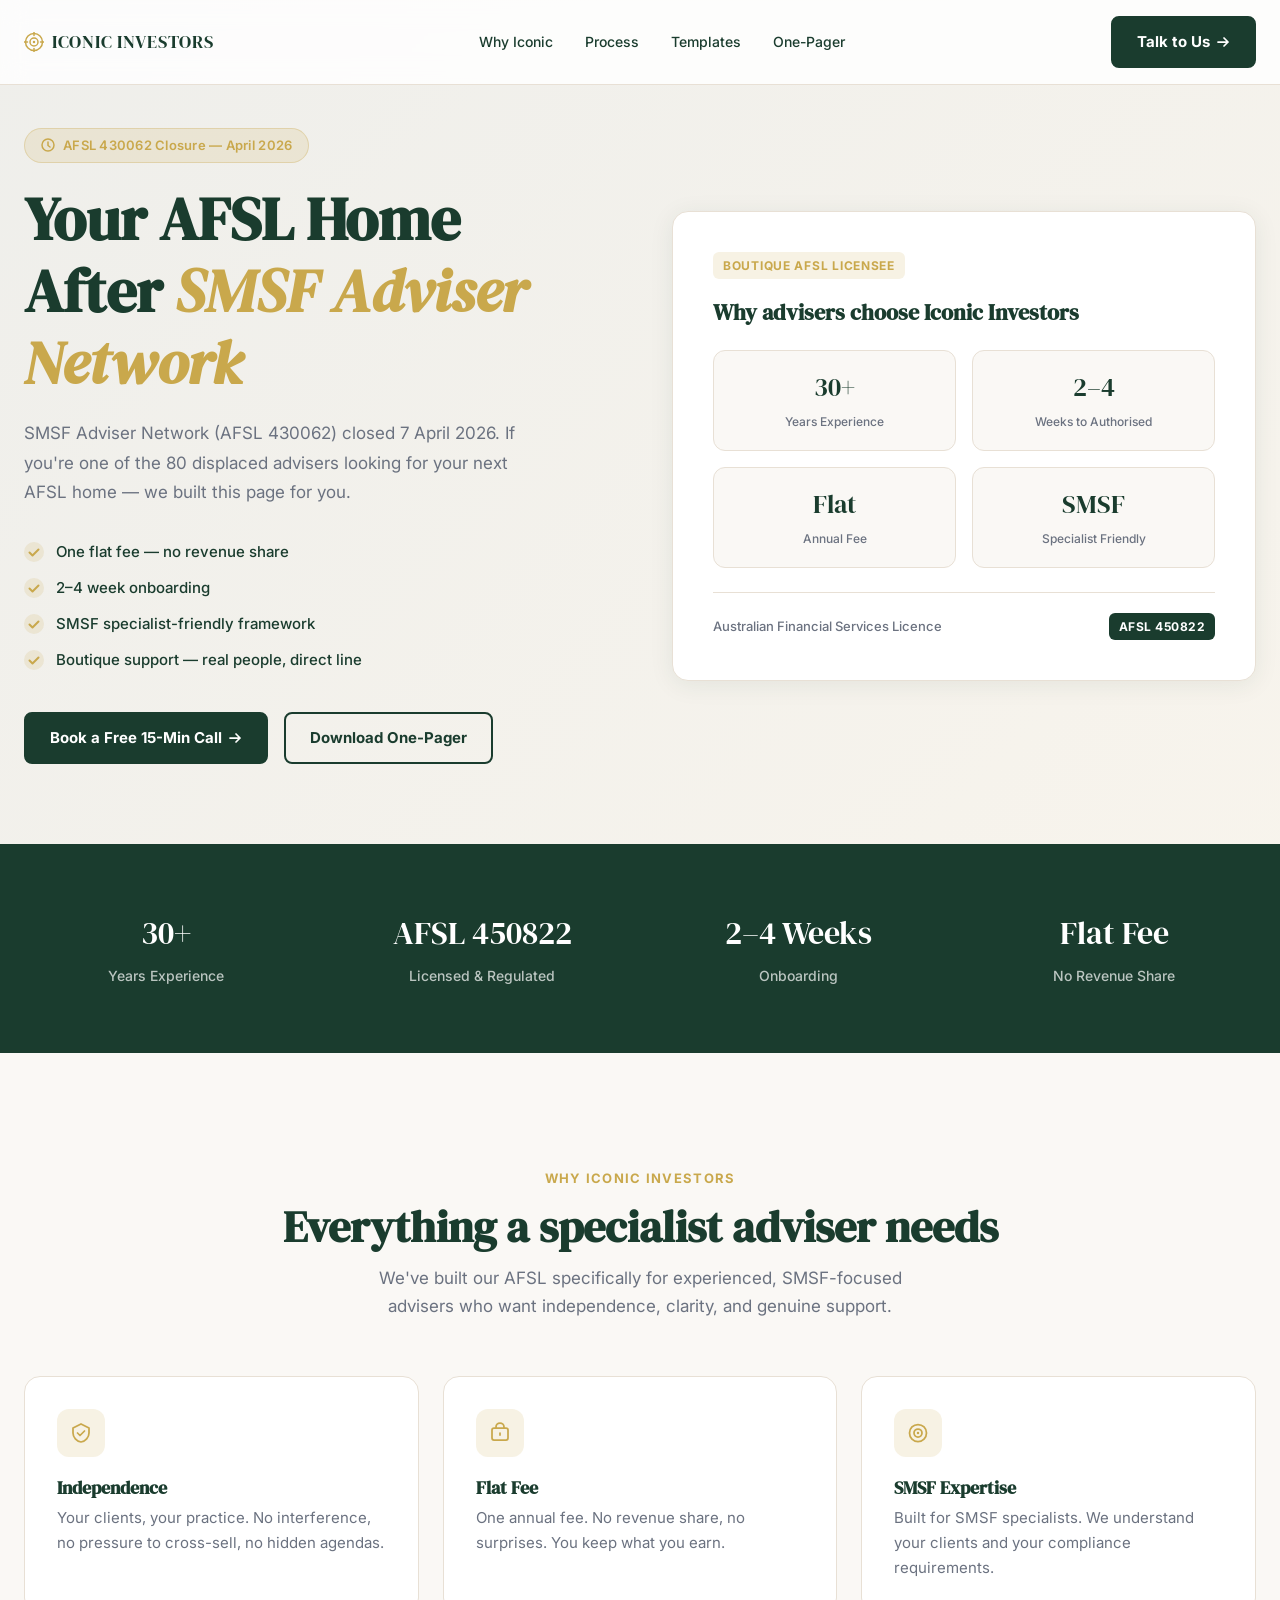
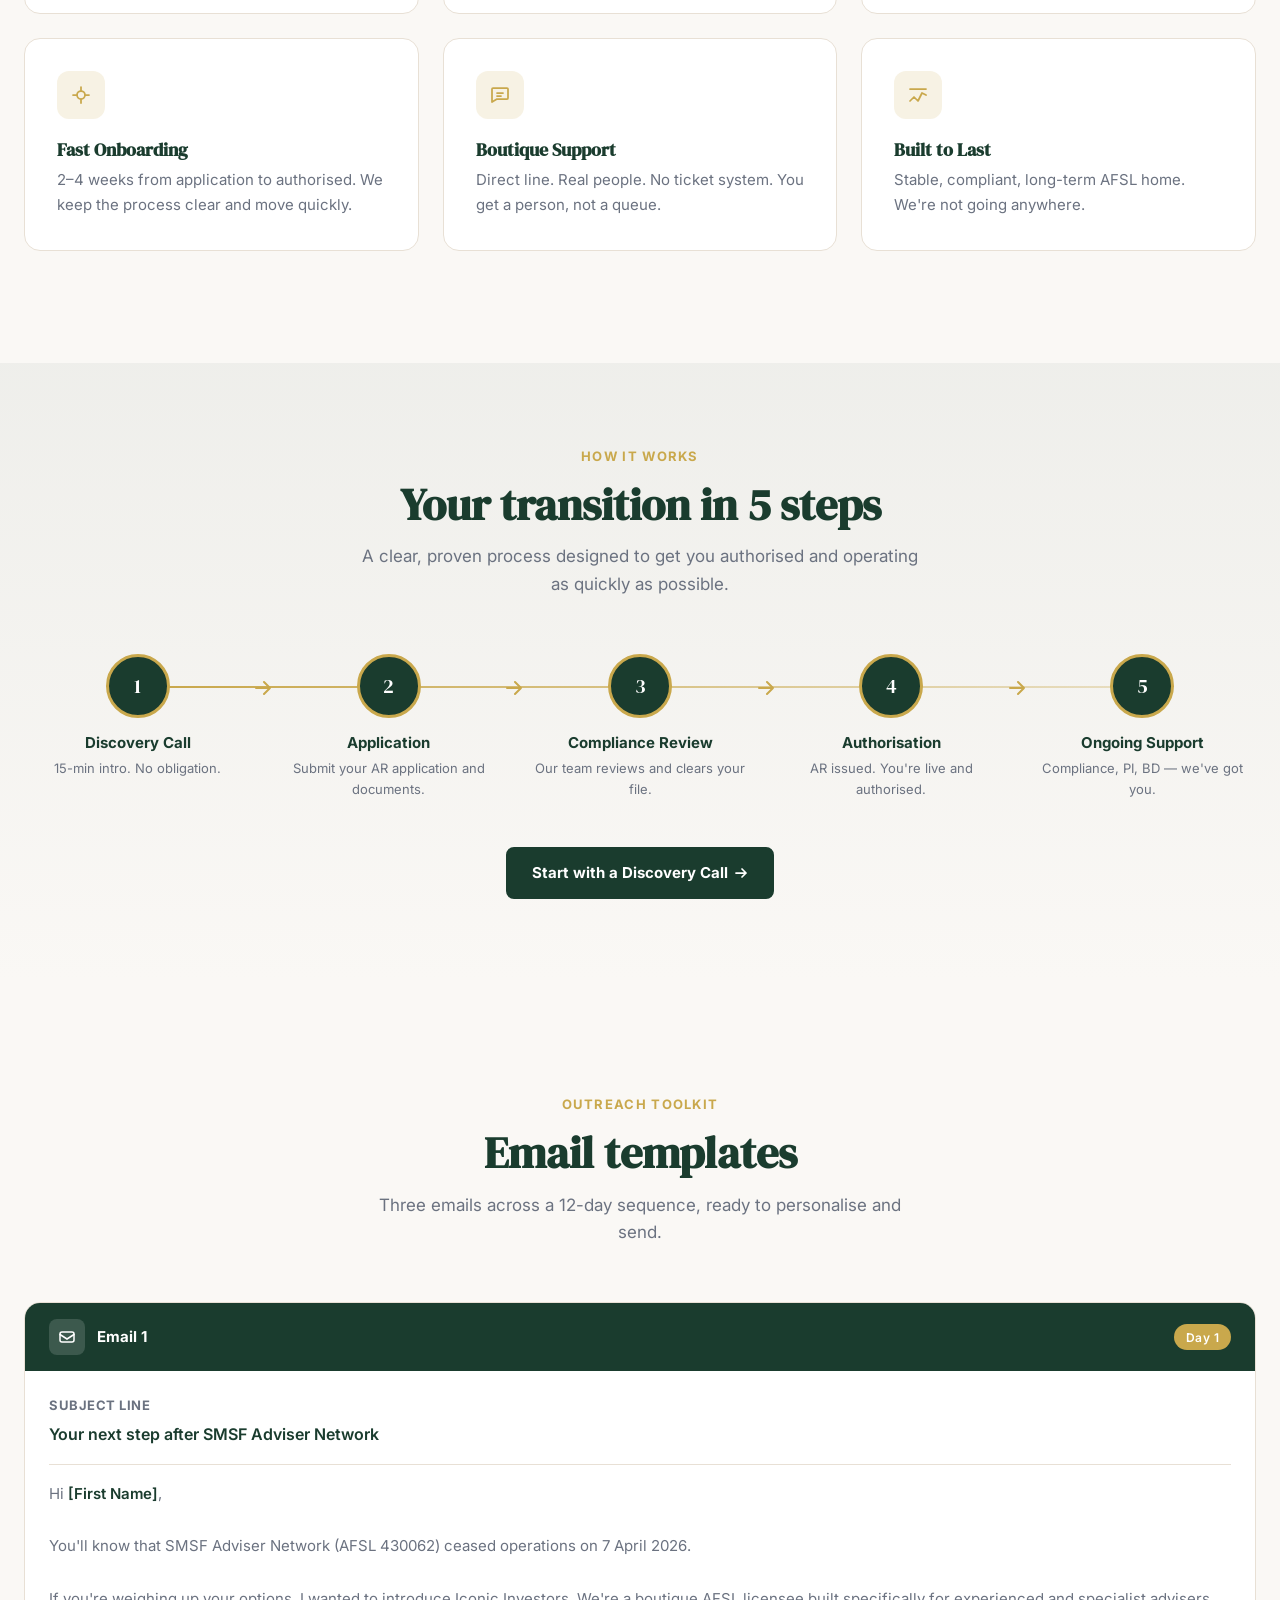
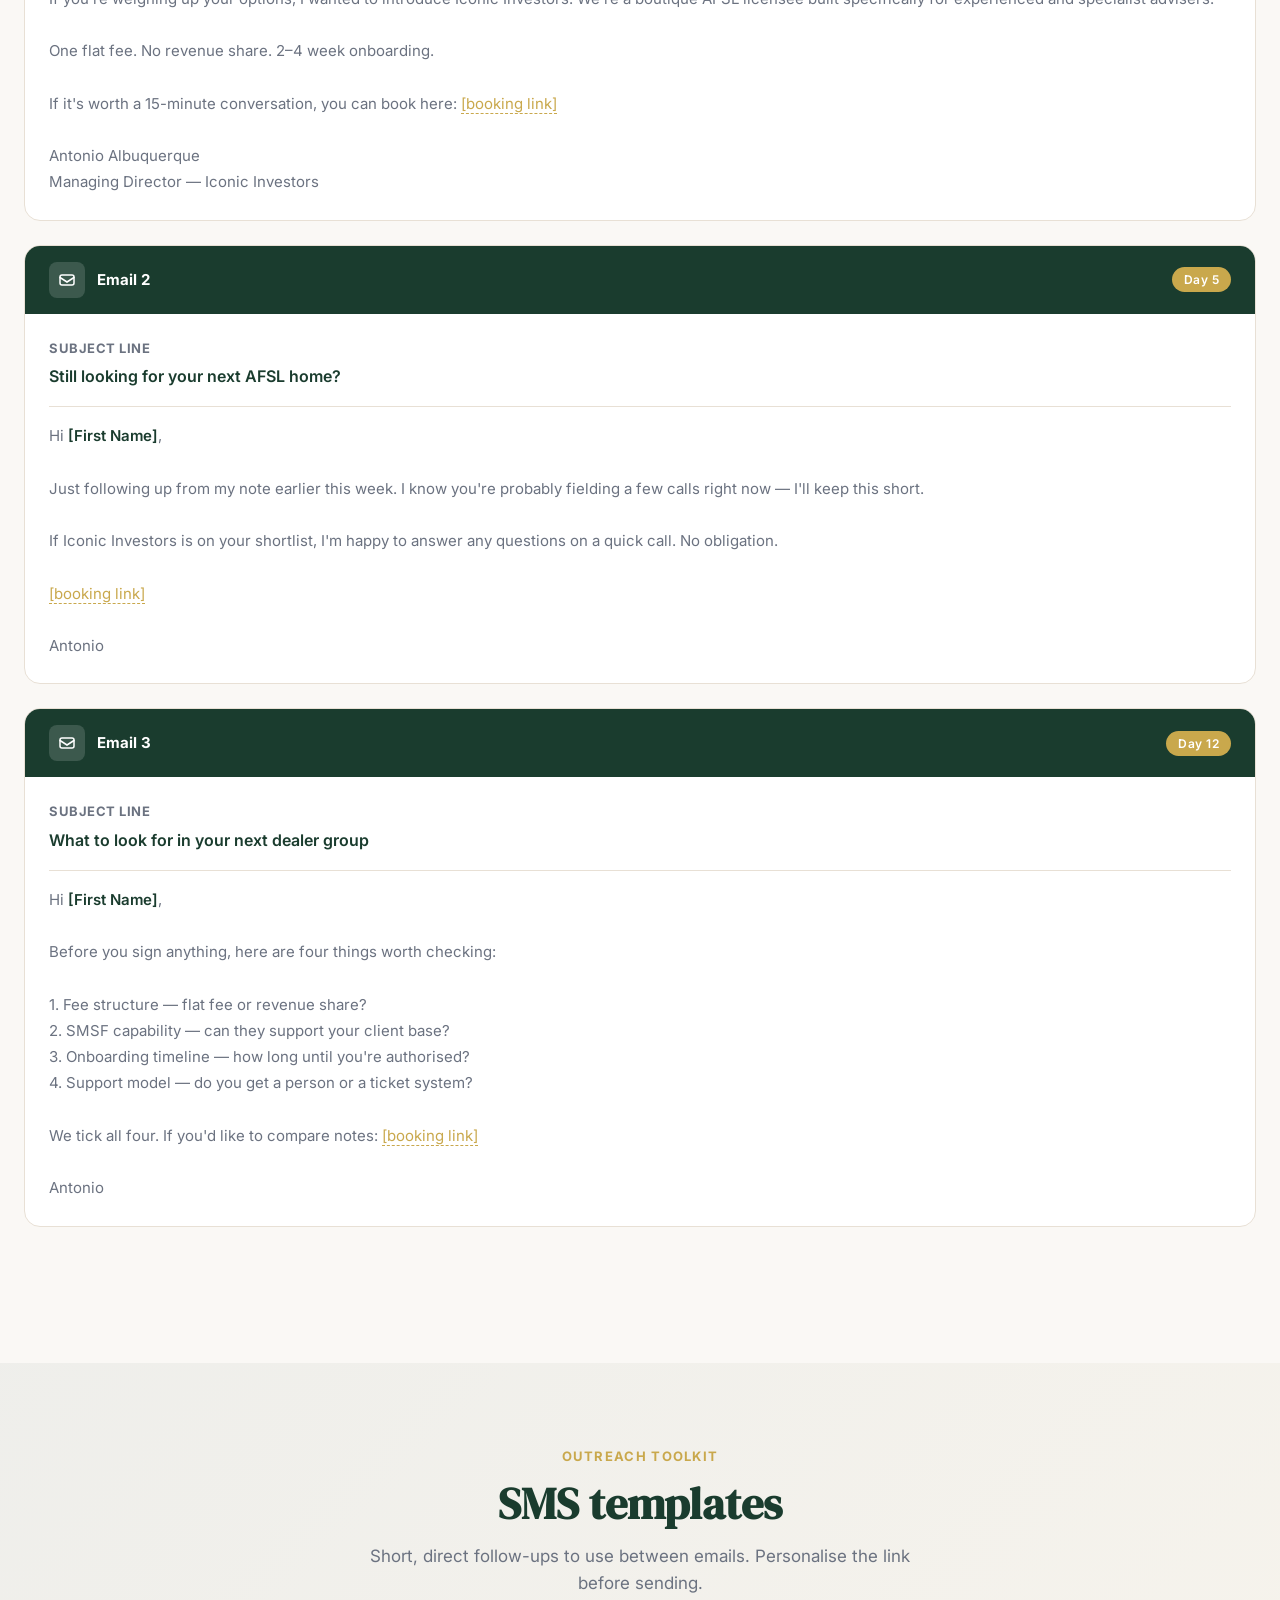
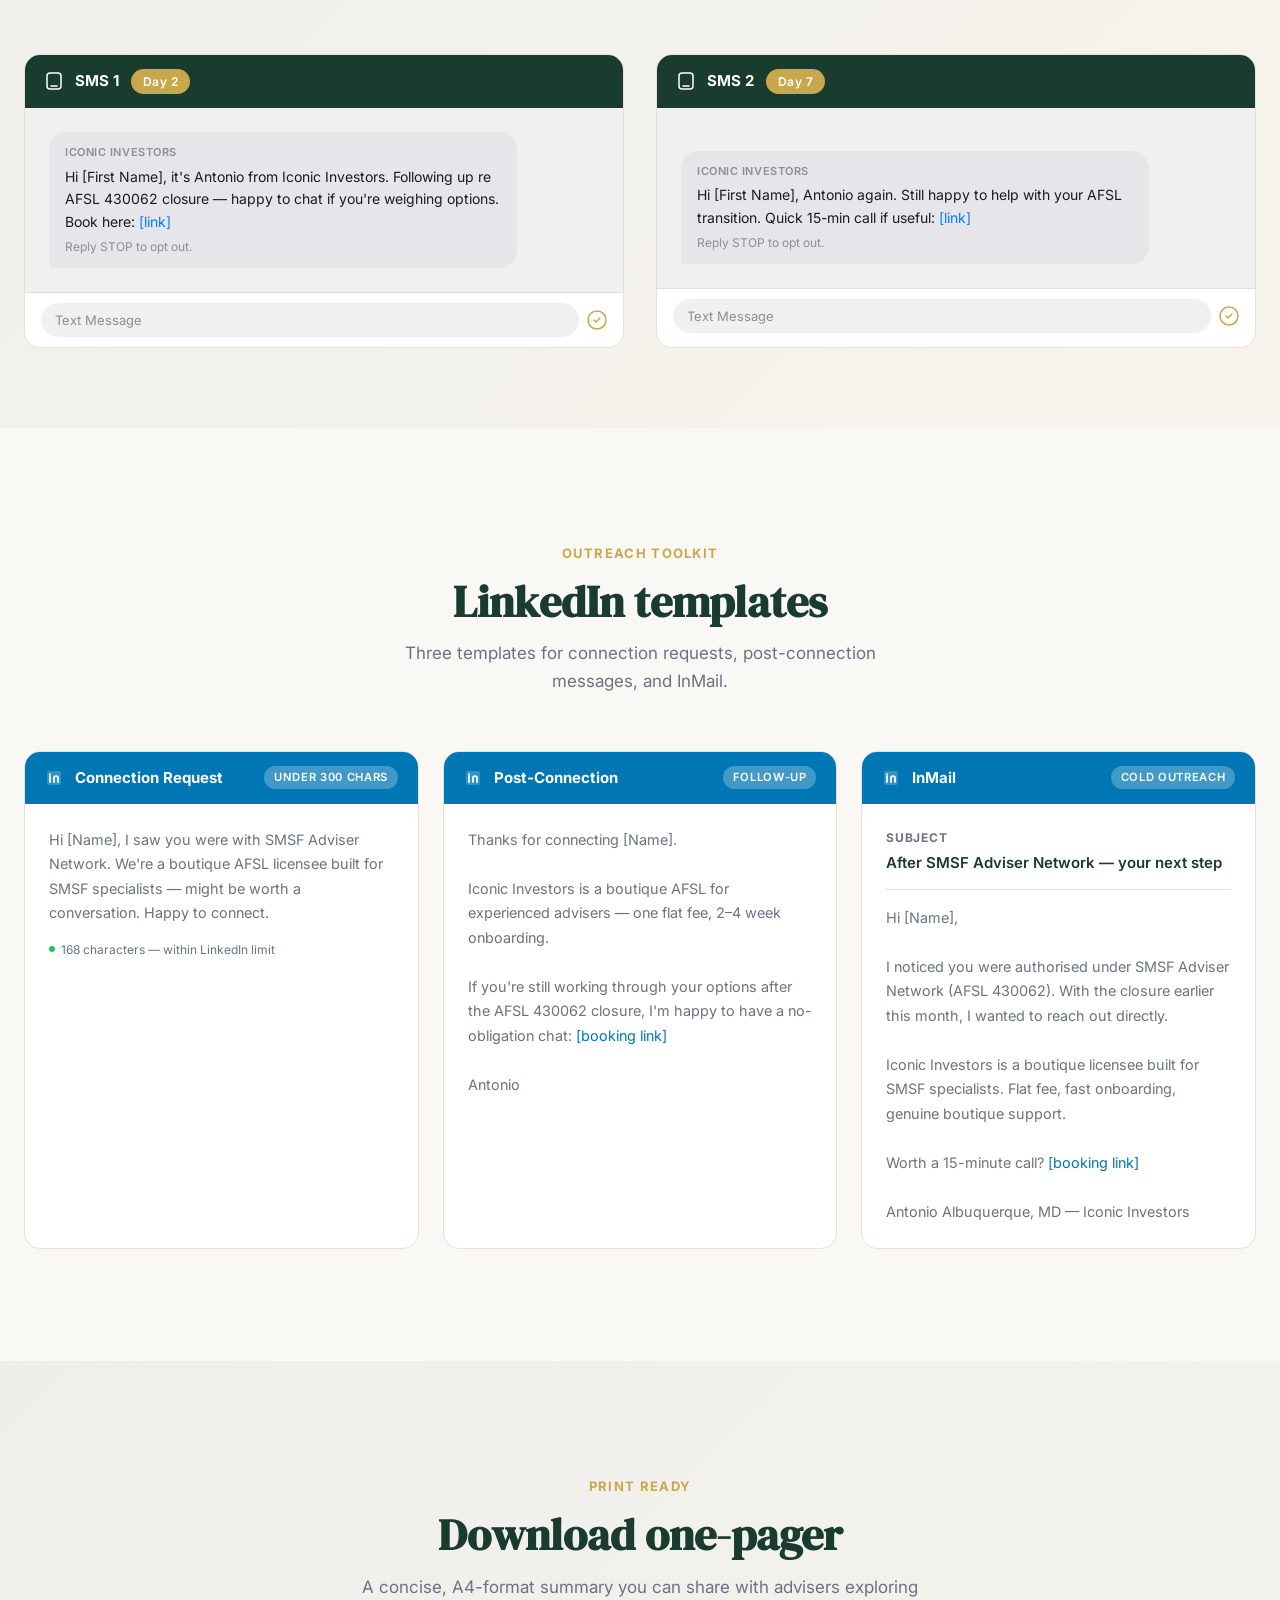
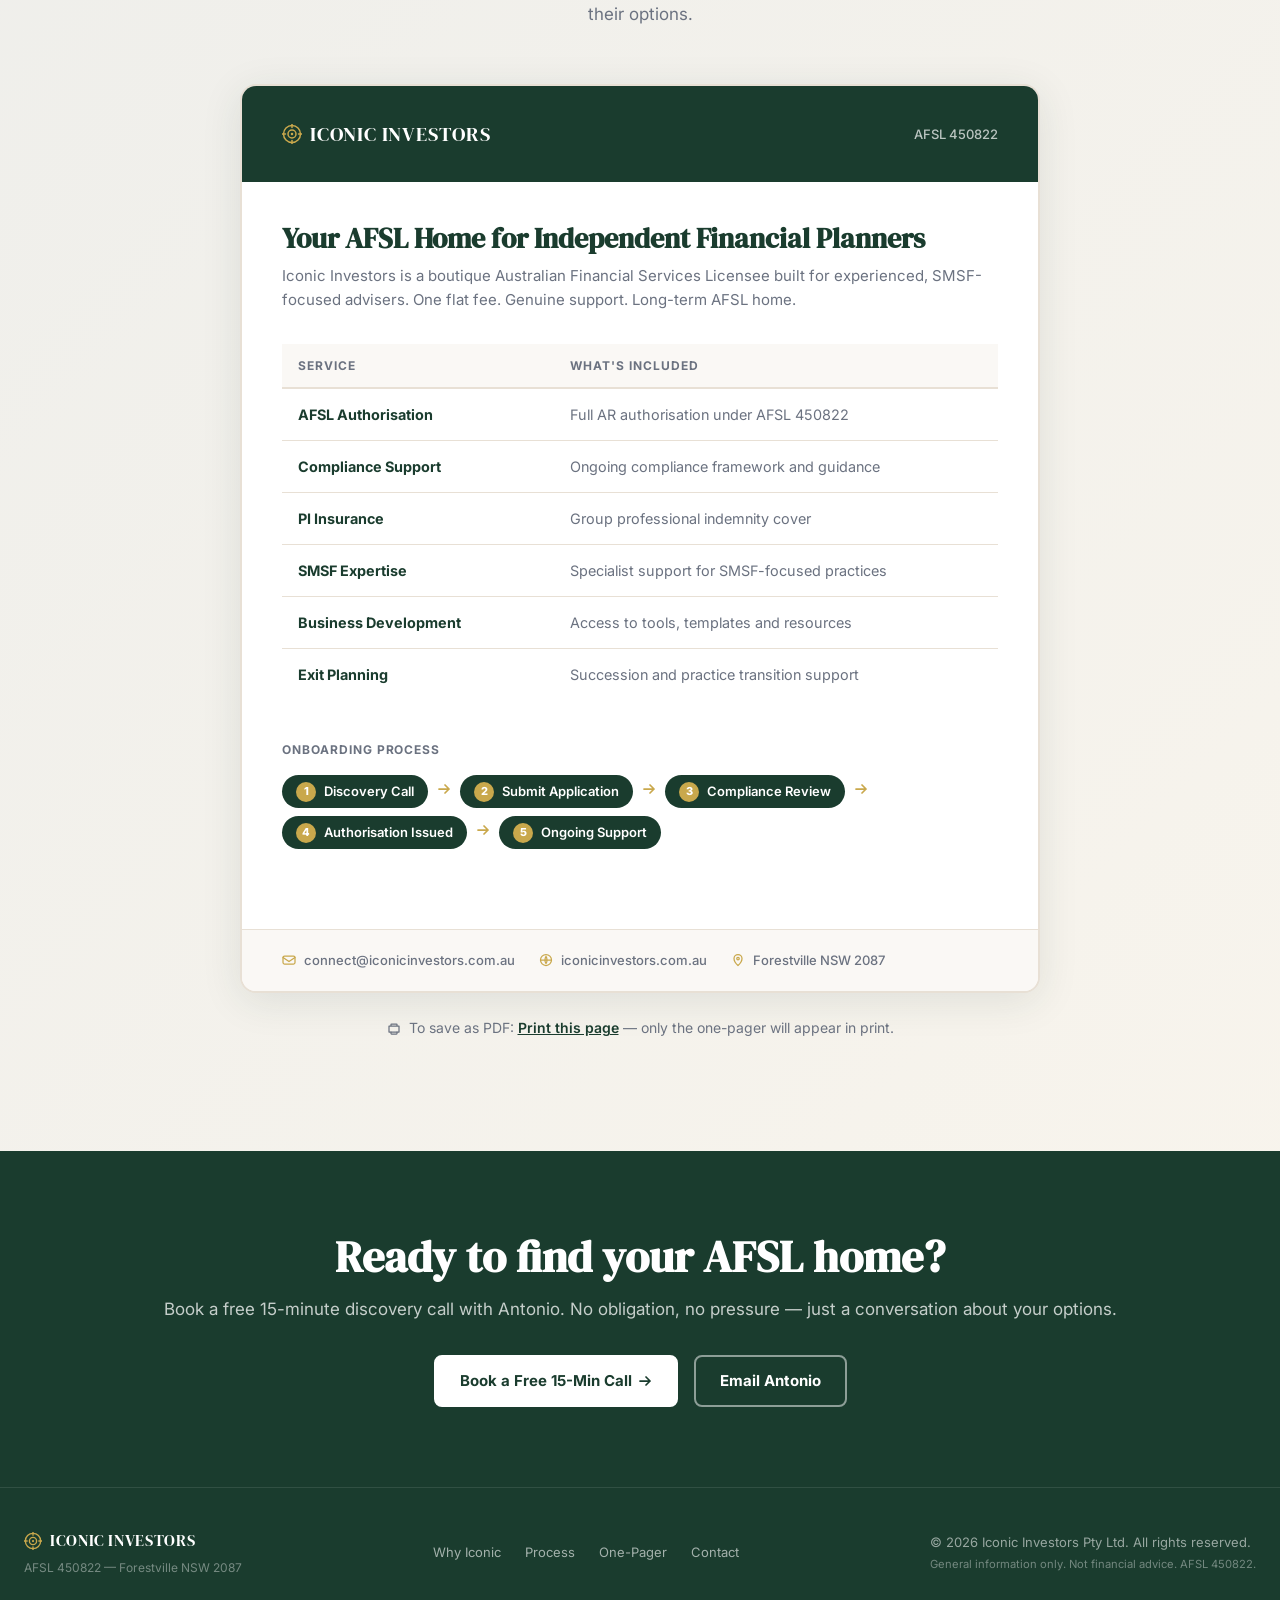
